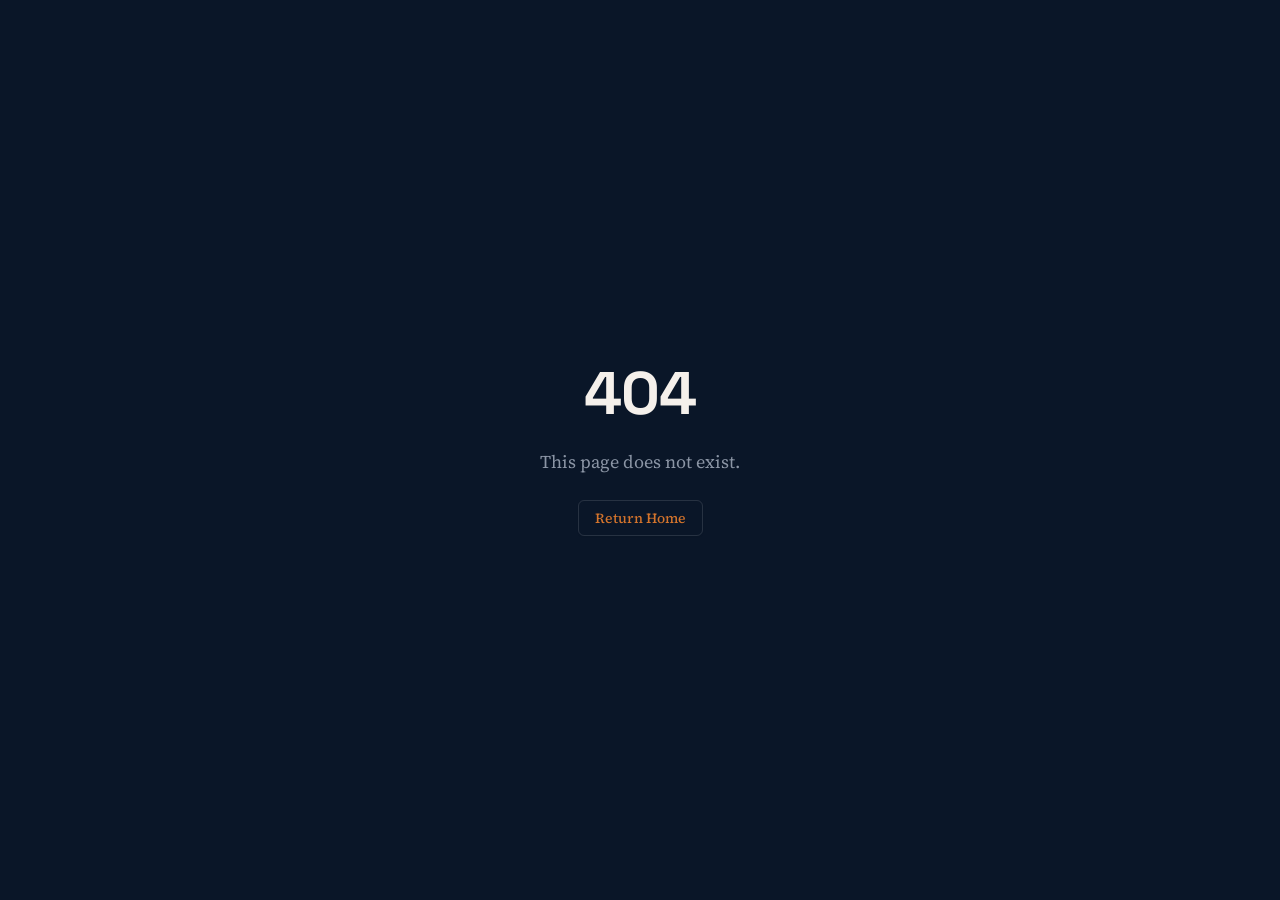
==== index.html @ 11052e3f "Deploy merged Manus updates" ====
<!doctype html>
<html lang="en">

  <head>
    <meta charset="UTF-8" />
    <meta
      name="viewport"
      content="width=device-width, initial-scale=1.0, maximum-scale=1" />
    <title>ASHVADHA</title>
    <link rel="icon" type="image/png" href="/favicon.png" />
    <link rel="preconnect" href="https://fonts.googleapis.com" />
    <link rel="preconnect" href="https://fonts.gstatic.com" crossorigin />
    <link href="https://fonts.googleapis.com/css2?family=Space+Grotesk:wght@400;500;600;700&family=Source+Serif+4:ital,wght@0,400;0,500;0,600;0,700;1,400&family=JetBrains+Mono:wght@400;500&display=swap" rel="stylesheet" />
    <script type="module" crossorigin src="/assets/index-vmlHCgRN.js"></script>
    <link rel="stylesheet" crossorigin href="/assets/index-C5hKMl4d.css">
  </head>

  <body>
    <script id="manus-runtime">window.__MANUS_HOST_DEV__ = false;
(function(){"use strict";var Mr={exports:{}},Kn={};/**
 * @license React
 * react-jsx-runtime.production.js
 *
 * Copyright (c) Meta Platforms, Inc. and affiliates.
 *
 * This source code is licensed under the MIT license found in the
 * LICENSE file in the root directory of this source tree.
 */var $c;function um(){if($c)return Kn;$c=1;var r=Symbol.for("react.transitional.element"),i=Symbol.for("react.fragment");function c(s,d,m){var x=null;if(m!==void 0&&(x=""+m),d.key!==void 0&&(x=""+d.key),"key"in d){m={};for(var R in d)R!=="key"&&(m[R]=d[R])}else m=d;return d=m.ref,{$$typeof:r,type:s,key:x,ref:d!==void 0?d:null,props:m}}return Kn.Fragment=i,Kn.jsx=c,Kn.jsxs=c,Kn}var Fc;function dm(){return Fc||(Fc=1,Mr.exports=um()),Mr.exports}var h=dm(),Ar={exports:{}},Pn={},Rr={exports:{}},Nr={};/**
 * @license React
 * scheduler.production.js
 *
 * Copyright (c) Meta Platforms, Inc. and affiliates.
 *
 * This source code is licensed under the MIT license found in the
 * LICENSE file in the root directory of this source tree.
 */var Ic;function fm(){return Ic||(Ic=1,function(r){function i(A,q){var B=A.length;A.push(q);t:for(;0<B;){var bt=B-1>>>1,p=A[bt];if(0<d(p,q))A[bt]=q,A[B]=p,B=bt;else break t}}function c(A){return A.length===0?null:A[0]}function s(A){if(A.length===0)return null;var q=A[0],B=A.pop();if(B!==q){A[0]=B;t:for(var bt=0,p=A.length,O=p>>>1;bt<O;){var X=2*(bt+1)-1,G=A[X],Z=X+1,st=A[Z];if(0>d(G,B))Z<p&&0>d(st,G)?(A[bt]=st,A[Z]=B,bt=Z):(A[bt]=G,A[X]=B,bt=X);else if(Z<p&&0>d(st,B))A[bt]=st,A[Z]=B,bt=Z;else break t}}return q}function d(A,q){var B=A.sortIndex-q.sortIndex;return B!==0?B:A.id-q.id}if(r.unstable_now=void 0,typeof performance=="object"&&typeof performance.now=="function"){var m=performance;r.unstable_now=function(){return m.now()}}else{var x=Date,R=x.now();r.unstable_now=function(){return x.now()-R}}var C=[],v=[],D=1,j=null,J=3,at=!1,$=!1,nt=!1,ct=!1,ht=typeof setTimeout=="function"?setTimeout:null,St=typeof clearTimeout=="function"?clearTimeout:null,_=typeof setImmediate<"u"?setImmediate:null;function Y(A){for(var q=c(v);q!==null;){if(q.callback===null)s(v);else if(q.startTime<=A)s(v),q.sortIndex=q.expirationTime,i(C,q);else break;q=c(v)}}function H(A){if(nt=!1,Y(A),!$)if(c(C)!==null)$=!0,it||(it=!0,Bt());else{var q=c(v);q!==null&&Mt(H,q.startTime-A)}}var it=!1,rt=-1,V=5,xt=-1;function Be(){return ct?!0:!(r.unstable_now()-xt<V)}function te(){if(ct=!1,it){var A=r.unstable_now();xt=A;var q=!0;try{t:{$=!1,nt&&(nt=!1,St(rt),rt=-1),at=!0;var B=J;try{e:{for(Y(A),j=c(C);j!==null&&!(j.expirationTime>A&&Be());){var bt=j.callback;if(typeof bt=="function"){j.callback=null,J=j.priorityLevel;var p=bt(j.expirationTime<=A);if(A=r.unstable_now(),typeof p=="function"){j.callback=p,Y(A),q=!0;break e}j===c(C)&&s(C),Y(A)}else s(C);j=c(C)}if(j!==null)q=!0;else{var O=c(v);O!==null&&Mt(H,O.startTime-A),q=!1}}break t}finally{j=null,J=B,at=!1}q=void 0}}finally{q?Bt():it=!1}}}var Bt;if(typeof _=="function")Bt=function(){_(te)};else if(typeof MessageChannel<"u"){var me=new MessageChannel,Se=me.port2;me.port1.onmessage=te,Bt=function(){Se.postMessage(null)}}else Bt=function(){ht(te,0)};function Mt(A,q){rt=ht(function(){A(r.unstable_now())},q)}r.unstable_IdlePriority=5,r.unstable_ImmediatePriority=1,r.unstable_LowPriority=4,r.unstable_NormalPriority=3,r.unstable_Profiling=null,r.unstable_UserBlockingPriority=2,r.unstable_cancelCallback=function(A){A.callback=null},r.unstable_forceFrameRate=function(A){0>A||125<A?console.error("forceFrameRate takes a positive int between 0 and 125, forcing frame rates higher than 125 fps is not supported"):V=0<A?Math.floor(1e3/A):5},r.unstable_getCurrentPriorityLevel=function(){return J},r.unstable_next=function(A){switch(J){case 1:case 2:case 3:var q=3;break;default:q=J}var B=J;J=q;try{return A()}finally{J=B}},r.unstable_requestPaint=function(){ct=!0},r.unstable_runWithPriority=function(A,q){switch(A){case 1:case 2:case 3:case 4:case 5:break;default:A=3}var B=J;J=A;try{return q()}finally{J=B}},r.unstable_scheduleCallback=function(A,q,B){var bt=r.unstable_now();switch(typeof B=="object"&&B!==null?(B=B.delay,B=typeof B=="number"&&0<B?bt+B:bt):B=bt,A){case 1:var p=-1;break;case 2:p=250;break;case 5:p=1073741823;break;case 4:p=1e4;break;default:p=5e3}return p=B+p,A={id:D++,callback:q,priorityLevel:A,startTime:B,expirationTime:p,sortIndex:-1},B>bt?(A.sortIndex=B,i(v,A),c(C)===null&&A===c(v)&&(nt?(St(rt),rt=-1):nt=!0,Mt(H,B-bt))):(A.sortIndex=p,i(C,A),$||at||($=!0,it||(it=!0,Bt()))),A},r.unstable_shouldYield=Be,r.unstable_wrapCallback=function(A){var q=J;return function(){var B=J;J=q;try{return A.apply(this,arguments)}finally{J=B}}}}(Nr)),Nr}var tu;function hm(){return tu||(tu=1,Rr.exports=fm()),Rr.exports}var zr={exports:{}},ut={};/**
 * @license React
 * react.production.js
 *
 * Copyright (c) Meta Platforms, Inc. and affiliates.
 *
 * This source code is licensed under the MIT license found in the
 * LICENSE file in the root directory of this source tree.
 */var eu;function mm(){if(eu)return ut;eu=1;var r=Symbol.for("react.transitional.element"),i=Symbol.for("react.portal"),c=Symbol.for("react.fragment"),s=Symbol.for("react.strict_mode"),d=Symbol.for("react.profiler"),m=Symbol.for("react.consumer"),x=Symbol.for("react.context"),R=Symbol.for("react.forward_ref"),C=Symbol.for("react.suspense"),v=Symbol.for("react.memo"),D=Symbol.for("react.lazy"),j=Symbol.iterator;function J(p){return p===null||typeof p!="object"?null:(p=j&&p[j]||p["@@iterator"],typeof p=="function"?p:null)}var at={isMounted:function(){return!1},enqueueForceUpdate:function(){},enqueueReplaceState:function(){},enqueueSetState:function(){}},$=Object.assign,nt={};function ct(p,O,X){this.props=p,this.context=O,this.refs=nt,this.updater=X||at}ct.prototype.isReactComponent={},ct.prototype.setState=function(p,O){if(typeof p!="object"&&typeof p!="function"&&p!=null)throw Error("takes an object of state variables to update or a function which returns an object of state variables.");this.updater.enqueueSetState(this,p,O,"setState")},ct.prototype.forceUpdate=function(p){this.updater.enqueueForceUpdate(this,p,"forceUpdate")};function ht(){}ht.prototype=ct.prototype;function St(p,O,X){this.props=p,this.context=O,this.refs=nt,this.updater=X||at}var _=St.prototype=new ht;_.constructor=St,$(_,ct.prototype),_.isPureReactComponent=!0;var Y=Array.isArray,H={H:null,A:null,T:null,S:null,V:null},it=Object.prototype.hasOwnProperty;function rt(p,O,X,G,Z,st){return X=st.ref,{$$typeof:r,type:p,key:O,ref:X!==void 0?X:null,props:st}}function V(p,O){return rt(p.type,O,void 0,void 0,void 0,p.props)}function xt(p){return typeof p=="object"&&p!==null&&p.$$typeof===r}function Be(p){var O={"=":"=0",":":"=2"};return"$"+p.replace(/[=:]/g,function(X){return O[X]})}var te=/\/+/g;function Bt(p,O){return typeof p=="object"&&p!==null&&p.key!=null?Be(""+p.key):O.toString(36)}function me(){}function Se(p){switch(p.status){case"fulfilled":return p.value;case"rejected":throw p.reason;default:switch(typeof p.status=="string"?p.then(me,me):(p.status="pending",p.then(function(O){p.status==="pending"&&(p.status="fulfilled",p.value=O)},function(O){p.status==="pending"&&(p.status="rejected",p.reason=O)})),p.status){case"fulfilled":return p.value;case"rejected":throw p.reason}}throw p}function Mt(p,O,X,G,Z){var st=typeof p;(st==="undefined"||st==="boolean")&&(p=null);var I=!1;if(p===null)I=!0;else switch(st){case"bigint":case"string":case"number":I=!0;break;case"object":switch(p.$$typeof){case r:case i:I=!0;break;case D:return I=p._init,Mt(I(p._payload),O,X,G,Z)}}if(I)return Z=Z(p),I=G===""?"."+Bt(p,0):G,Y(Z)?(X="",I!=null&&(X=I.replace(te,"$&/")+"/"),Mt(Z,O,X,"",function(Jt){return Jt})):Z!=null&&(xt(Z)&&(Z=V(Z,X+(Z.key==null||p&&p.key===Z.key?"":(""+Z.key).replace(te,"$&/")+"/")+I)),O.push(Z)),1;I=0;var gt=G===""?".":G+":";if(Y(p))for(var Tt=0;Tt<p.length;Tt++)G=p[Tt],st=gt+Bt(G,Tt),I+=Mt(G,O,X,st,Z);else if(Tt=J(p),typeof Tt=="function")for(p=Tt.call(p),Tt=0;!(G=p.next()).done;)G=G.value,st=gt+Bt(G,Tt++),I+=Mt(G,O,X,st,Z);else if(st==="object"){if(typeof p.then=="function")return Mt(Se(p),O,X,G,Z);throw O=String(p),Error("Objects are not valid as a React child (found: "+(O==="[object Object]"?"object with keys {"+Object.keys(p).join(", ")+"}":O)+"). If you meant to render a collection of children, use an array instead.")}return I}function A(p,O,X){if(p==null)return p;var G=[],Z=0;return Mt(p,G,"","",function(st){return O.call(X,st,Z++)}),G}function q(p){if(p._status===-1){var O=p._result;O=O(),O.then(function(X){(p._status===0||p._status===-1)&&(p._status=1,p._result=X)},function(X){(p._status===0||p._status===-1)&&(p._status=2,p._result=X)}),p._status===-1&&(p._status=0,p._result=O)}if(p._status===1)return p._result.default;throw p._result}var B=typeof reportError=="function"?reportError:function(p){if(typeof window=="object"&&typeof window.ErrorEvent=="function"){var O=new window.ErrorEvent("error",{bubbles:!0,cancelable:!0,message:typeof p=="object"&&p!==null&&typeof p.message=="string"?String(p.message):String(p),error:p});if(!window.dispatchEvent(O))return}else if(typeof process=="object"&&typeof process.emit=="function"){process.emit("uncaughtException",p);return}console.error(p)};function bt(){}return ut.Children={map:A,forEach:function(p,O,X){A(p,function(){O.apply(this,arguments)},X)},count:function(p){var O=0;return A(p,function(){O++}),O},toArray:function(p){return A(p,function(O){return O})||[]},only:function(p){if(!xt(p))throw Error("React.Children.only expected to receive a single React element child.");return p}},ut.Component=ct,ut.Fragment=c,ut.Profiler=d,ut.PureComponent=St,ut.StrictMode=s,ut.Suspense=C,ut.__CLIENT_INTERNALS_DO_NOT_USE_OR_WARN_USERS_THEY_CANNOT_UPGRADE=H,ut.__COMPILER_RUNTIME={__proto__:null,c:function(p){return H.H.useMemoCache(p)}},ut.cache=function(p){return function(){return p.apply(null,arguments)}},ut.cloneElement=function(p,O,X){if(p==null)throw Error("The argument must be a React element, but you passed "+p+".");var G=$({},p.props),Z=p.key,st=void 0;if(O!=null)for(I in O.ref!==void 0&&(st=void 0),O.key!==void 0&&(Z=""+O.key),O)!it.call(O,I)||I==="key"||I==="__self"||I==="__source"||I==="ref"&&O.ref===void 0||(G[I]=O[I]);var I=arguments.length-2;if(I===1)G.children=X;else if(1<I){for(var gt=Array(I),Tt=0;Tt<I;Tt++)gt[Tt]=arguments[Tt+2];G.children=gt}return rt(p.type,Z,void 0,void 0,st,G)},ut.createContext=function(p){return p={$$typeof:x,_currentValue:p,_currentValue2:p,_threadCount:0,Provider:null,Consumer:null},p.Provider=p,p.Consumer={$$typeof:m,_context:p},p},ut.createElement=function(p,O,X){var G,Z={},st=null;if(O!=null)for(G in O.key!==void 0&&(st=""+O.key),O)it.call(O,G)&&G!=="key"&&G!=="__self"&&G!=="__source"&&(Z[G]=O[G]);var I=arguments.length-2;if(I===1)Z.children=X;else if(1<I){for(var gt=Array(I),Tt=0;Tt<I;Tt++)gt[Tt]=arguments[Tt+2];Z.children=gt}if(p&&p.defaultProps)for(G in I=p.defaultProps,I)Z[G]===void 0&&(Z[G]=I[G]);return rt(p,st,void 0,void 0,null,Z)},ut.createRef=function(){return{current:null}},ut.forwardRef=function(p){return{$$typeof:R,render:p}},ut.isValidElement=xt,ut.lazy=function(p){return{$$typeof:D,_payload:{_status:-1,_result:p},_init:q}},ut.memo=function(p,O){return{$$typeof:v,type:p,compare:O===void 0?null:O}},ut.startTransition=function(p){var O=H.T,X={};H.T=X;try{var G=p(),Z=H.S;Z!==null&&Z(X,G),typeof G=="object"&&G!==null&&typeof G.then=="function"&&G.then(bt,B)}catch(st){B(st)}finally{H.T=O}},ut.unstable_useCacheRefresh=function(){return H.H.useCacheRefresh()},ut.use=function(p){return H.H.use(p)},ut.useActionState=function(p,O,X){return H.H.useActionState(p,O,X)},ut.useCallback=function(p,O){return H.H.useCallback(p,O)},ut.useContext=function(p){return H.H.useContext(p)},ut.useDebugValue=function(){},ut.useDeferredValue=function(p,O){return H.H.useDeferredValue(p,O)},ut.useEffect=function(p,O,X){var G=H.H;if(typeof X=="function")throw Error("useEffect CRUD overload is not enabled in this build of React.");return G.useEffect(p,O)},ut.useId=function(){return H.H.useId()},ut.useImperativeHandle=function(p,O,X){return H.H.useImperativeHandle(p,O,X)},ut.useInsertionEffect=function(p,O){return H.H.useInsertionEffect(p,O)},ut.useLayoutEffect=function(p,O){return H.H.useLayoutEffect(p,O)},ut.useMemo=function(p,O){return H.H.useMemo(p,O)},ut.useOptimistic=function(p,O){return H.H.useOptimistic(p,O)},ut.useReducer=function(p,O,X){return H.H.useReducer(p,O,X)},ut.useRef=function(p){return H.H.useRef(p)},ut.useState=function(p){return H.H.useState(p)},ut.useSyncExternalStore=function(p,O,X){return H.H.useSyncExternalStore(p,O,X)},ut.useTransition=function(){return H.H.useTransition()},ut.version="19.1.1",ut}var lu;function _r(){return lu||(lu=1,zr.exports=mm()),zr.exports}var kr={exports:{}},he={};/**
 * @license React
 * react-dom.production.js
 *
 * Copyright (c) Meta Platforms, Inc. and affiliates.
 *
 * This source code is licensed under the MIT license found in the
 * LICENSE file in the root directory of this source tree.
 */var au;function gm(){if(au)return he;au=1;var r=_r();function i(C){var v="https://react.dev/errors/"+C;if(1<arguments.length){v+="?args[]="+encodeURIComponent(arguments[1]);for(var D=2;D<arguments.length;D++)v+="&args[]="+encodeURIComponent(arguments[D])}return"Minified React error #"+C+"; visit "+v+" for the full message or use the non-minified dev environment for full errors and additional helpful warnings."}function c(){}var s={d:{f:c,r:function(){throw Error(i(522))},D:c,C:c,L:c,m:c,X:c,S:c,M:c},p:0,findDOMNode:null},d=Symbol.for("react.portal");function m(C,v,D){var j=3<arguments.length&&arguments[3]!==void 0?arguments[3]:null;return{$$typeof:d,key:j==null?null:""+j,children:C,containerInfo:v,implementation:D}}var x=r.__CLIENT_INTERNALS_DO_NOT_USE_OR_WARN_USERS_THEY_CANNOT_UPGRADE;function R(C,v){if(C==="font")return"";if(typeof v=="string")return v==="use-credentials"?v:""}return he.__DOM_INTERNALS_DO_NOT_USE_OR_WARN_USERS_THEY_CANNOT_UPGRADE=s,he.createPortal=function(C,v){var D=2<arguments.length&&arguments[2]!==void 0?arguments[2]:null;if(!v||v.nodeType!==1&&v.nodeType!==9&&v.nodeType!==11)throw Error(i(299));return m(C,v,null,D)},he.flushSync=function(C){var v=x.T,D=s.p;try{if(x.T=null,s.p=2,C)return C()}finally{x.T=v,s.p=D,s.d.f()}},he.preconnect=function(C,v){typeof C=="string"&&(v?(v=v.crossOrigin,v=typeof v=="string"?v==="use-credentials"?v:"":void 0):v=null,s.d.C(C,v))},he.prefetchDNS=function(C){typeof C=="string"&&s.d.D(C)},he.preinit=function(C,v){if(typeof C=="string"&&v&&typeof v.as=="string"){var D=v.as,j=R(D,v.crossOrigin),J=typeof v.integrity=="string"?v.integrity:void 0,at=typeof v.fetchPriority=="string"?v.fetchPriority:void 0;D==="style"?s.d.S(C,typeof v.precedence=="string"?v.precedence:void 0,{crossOrigin:j,integrity:J,fetchPriority:at}):D==="script"&&s.d.X(C,{crossOrigin:j,integrity:J,fetchPriority:at,nonce:typeof v.nonce=="string"?v.nonce:void 0})}},he.preinitModule=function(C,v){if(typeof C=="string")if(typeof v=="object"&&v!==null){if(v.as==null||v.as==="script"){var D=R(v.as,v.crossOrigin);s.d.M(C,{crossOrigin:D,integrity:typeof v.integrity=="string"?v.integrity:void 0,nonce:typeof v.nonce=="string"?v.nonce:void 0})}}else v==null&&s.d.M(C)},he.preload=function(C,v){if(typeof C=="string"&&typeof v=="object"&&v!==null&&typeof v.as=="string"){var D=v.as,j=R(D,v.crossOrigin);s.d.L(C,D,{crossOrigin:j,integrity:typeof v.integrity=="string"?v.integrity:void 0,nonce:typeof v.nonce=="string"?v.nonce:void 0,type:typeof v.type=="string"?v.type:void 0,fetchPriority:typeof v.fetchPriority=="string"?v.fetchPriority:void 0,referrerPolicy:typeof v.referrerPolicy=="string"?v.referrerPolicy:void 0,imageSrcSet:typeof v.imageSrcSet=="string"?v.imageSrcSet:void 0,imageSizes:typeof v.imageSizes=="string"?v.imageSizes:void 0,media:typeof v.media=="string"?v.media:void 0})}},he.preloadModule=function(C,v){if(typeof C=="string")if(v){var D=R(v.as,v.crossOrigin);s.d.m(C,{as:typeof v.as=="string"&&v.as!=="script"?v.as:void 0,crossOrigin:D,integrity:typeof v.integrity=="string"?v.integrity:void 0})}else s.d.m(C)},he.requestFormReset=function(C){s.d.r(C)},he.unstable_batchedUpdates=function(C,v){return C(v)},he.useFormState=function(C,v,D){return x.H.useFormState(C,v,D)},he.useFormStatus=function(){return x.H.useHostTransitionStatus()},he.version="19.1.1",he}var nu;function pm(){if(nu)return kr.exports;nu=1;function r(){if(!(typeof __REACT_DEVTOOLS_GLOBAL_HOOK__>"u"||typeof __REACT_DEVTOOLS_GLOBAL_HOOK__.checkDCE!="function"))try{__REACT_DEVTOOLS_GLOBAL_HOOK__.checkDCE(r)}catch(i){console.error(i)}}return r(),kr.exports=gm(),kr.exports}/**
 * @license React
 * react-dom-client.production.js
 *
 * Copyright (c) Meta Platforms, Inc. and affiliates.
 *
 * This source code is licensed under the MIT license found in the
 * LICENSE file in the root directory of this source tree.
 */var ou;function ym(){if(ou)return Pn;ou=1;var r=hm(),i=_r(),c=pm();function s(t){var e="https://react.dev/errors/"+t;if(1<arguments.length){e+="?args[]="+encodeURIComponent(arguments[1]);for(var l=2;l<arguments.length;l++)e+="&args[]="+encodeURIComponent(arguments[l])}return"Minified React error #"+t+"; visit "+e+" for the full message or use the non-minified dev environment for full errors and additional helpful warnings."}function d(t){return!(!t||t.nodeType!==1&&t.nodeType!==9&&t.nodeType!==11)}function m(t){var e=t,l=t;if(t.alternate)for(;e.return;)e=e.return;else{t=e;do e=t,(e.flags&4098)!==0&&(l=e.return),t=e.return;while(t)}return e.tag===3?l:null}function x(t){if(t.tag===13){var e=t.memoizedState;if(e===null&&(t=t.alternate,t!==null&&(e=t.memoizedState)),e!==null)return e.dehydrated}return null}function R(t){if(m(t)!==t)throw Error(s(188))}function C(t){var e=t.alternate;if(!e){if(e=m(t),e===null)throw Error(s(188));return e!==t?null:t}for(var l=t,a=e;;){var n=l.return;if(n===null)break;var o=n.alternate;if(o===null){if(a=n.return,a!==null){l=a;continue}break}if(n.child===o.child){for(o=n.child;o;){if(o===l)return R(n),t;if(o===a)return R(n),e;o=o.sibling}throw Error(s(188))}if(l.return!==a.return)l=n,a=o;else{for(var u=!1,f=n.child;f;){if(f===l){u=!0,l=n,a=o;break}if(f===a){u=!0,a=n,l=o;break}f=f.sibling}if(!u){for(f=o.child;f;){if(f===l){u=!0,l=o,a=n;break}if(f===a){u=!0,a=o,l=n;break}f=f.sibling}if(!u)throw Error(s(189))}}if(l.alternate!==a)throw Error(s(190))}if(l.tag!==3)throw Error(s(188));return l.stateNode.current===l?t:e}function v(t){var e=t.tag;if(e===5||e===26||e===27||e===6)return t;for(t=t.child;t!==null;){if(e=v(t),e!==null)return e;t=t.sibling}return null}var D=Object.assign,j=Symbol.for("react.element"),J=Symbol.for("react.transitional.element"),at=Symbol.for("react.portal"),$=Symbol.for("react.fragment"),nt=Symbol.for("react.strict_mode"),ct=Symbol.for("react.profiler"),ht=Symbol.for("react.provider"),St=Symbol.for("react.consumer"),_=Symbol.for("react.context"),Y=Symbol.for("react.forward_ref"),H=Symbol.for("react.suspense"),it=Symbol.for("react.suspense_list"),rt=Symbol.for("react.memo"),V=Symbol.for("react.lazy"),xt=Symbol.for("react.activity"),Be=Symbol.for("react.memo_cache_sentinel"),te=Symbol.iterator;function Bt(t){return t===null||typeof t!="object"?null:(t=te&&t[te]||t["@@iterator"],typeof t=="function"?t:null)}var me=Symbol.for("react.client.reference");function Se(t){if(t==null)return null;if(typeof t=="function")return t.$$typeof===me?null:t.displayName||t.name||null;if(typeof t=="string")return t;switch(t){case $:return"Fragment";case ct:return"Profiler";case nt:return"StrictMode";case H:return"Suspense";case it:return"SuspenseList";case xt:return"Activity"}if(typeof t=="object")switch(t.$$typeof){case at:return"Portal";case _:return(t.displayName||"Context")+".Provider";case St:return(t._context.displayName||"Context")+".Consumer";case Y:var e=t.render;return t=t.displayName,t||(t=e.displayName||e.name||"",t=t!==""?"ForwardRef("+t+")":"ForwardRef"),t;case rt:return e=t.displayName||null,e!==null?e:Se(t.type)||"Memo";case V:e=t._payload,t=t._init;try{return Se(t(e))}catch{}}return null}var Mt=Array.isArray,A=i.__CLIENT_INTERNALS_DO_NOT_USE_OR_WARN_USERS_THEY_CANNOT_UPGRADE,q=c.__DOM_INTERNALS_DO_NOT_USE_OR_WARN_USERS_THEY_CANNOT_UPGRADE,B={pending:!1,data:null,method:null,action:null},bt=[],p=-1;function O(t){return{current:t}}function X(t){0>p||(t.current=bt[p],bt[p]=null,p--)}function G(t,e){p++,bt[p]=t.current,t.current=e}var Z=O(null),st=O(null),I=O(null),gt=O(null);function Tt(t,e){switch(G(I,e),G(st,t),G(Z,null),e.nodeType){case 9:case 11:t=(t=e.documentElement)&&(t=t.namespaceURI)?Hh(t):0;break;default:if(t=e.tagName,e=e.namespaceURI)e=Hh(e),t=Uh(e,t);else switch(t){case"svg":t=1;break;case"math":t=2;break;default:t=0}}X(Z),G(Z,t)}function Jt(){X(Z),X(st),X(I)}function Ke(t){t.memoizedState!==null&&G(gt,t);var e=Z.current,l=Uh(e,t.type);e!==l&&(G(st,t),G(Z,l))}function Ce(t){st.current===t&&(X(Z),X(st)),gt.current===t&&(X(gt),Wo._currentValue=B)}var Pe=Object.prototype.hasOwnProperty,yl=r.unstable_scheduleCallback,sn=r.unstable_cancelCallback,Ca=r.unstable_shouldYield,ri=r.unstable_requestPaint,ge=r.unstable_now,si=r.unstable_getCurrentPriorityLevel,Ul=r.unstable_ImmediatePriority,Fn=r.unstable_UserBlockingPriority,nl=r.unstable_NormalPriority,ci=r.unstable_LowPriority,Gl=r.unstable_IdlePriority,ui=r.log,Ea=r.unstable_setDisableYieldValue,ql=null,Wt=null;function Je(t){if(typeof ui=="function"&&Ea(t),Wt&&typeof Wt.setStrictMode=="function")try{Wt.setStrictMode(ql,t)}catch{}}var $t=Math.clz32?Math.clz32:fi,di=Math.log,Ta=Math.LN2;function fi(t){return t>>>=0,t===0?32:31-(di(t)/Ta|0)|0}var L=256,cn=4194304;function vl(t){var e=t&42;if(e!==0)return e;switch(t&-t){case 1:return 1;case 2:return 2;case 4:return 4;case 8:return 8;case 16:return 16;case 32:return 32;case 64:return 64;case 128:return 128;case 256:case 512:case 1024:case 2048:case 4096:case 8192:case 16384:case 32768:case 65536:case 131072:case 262144:case 524288:case 1048576:case 2097152:return t&4194048;case 4194304:case 8388608:case 16777216:case 33554432:return t&62914560;case 67108864:return 67108864;case 134217728:return 134217728;case 268435456:return 268435456;case 536870912:return 536870912;case 1073741824:return 0;default:return t}}function un(t,e,l){var a=t.pendingLanes;if(a===0)return 0;var n=0,o=t.suspendedLanes,u=t.pingedLanes;t=t.warmLanes;var f=a&134217727;return f!==0?(a=f&~o,a!==0?n=vl(a):(u&=f,u!==0?n=vl(u):l||(l=f&~t,l!==0&&(n=vl(l))))):(f=a&~o,f!==0?n=vl(f):u!==0?n=vl(u):l||(l=a&~t,l!==0&&(n=vl(l)))),n===0?0:e!==0&&e!==n&&(e&o)===0&&(o=n&-n,l=e&-e,o>=l||o===32&&(l&4194048)!==0)?e:n}function Dt(t,e){return(t.pendingLanes&~(t.suspendedLanes&~t.pingedLanes)&e)===0}function In(t,e){switch(t){case 1:case 2:case 4:case 8:case 64:return e+250;case 16:case 32:case 128:case 256:case 512:case 1024:case 2048:case 4096:case 8192:case 16384:case 32768:case 65536:case 131072:case 262144:case 524288:case 1048576:case 2097152:return e+5e3;case 4194304:case 8388608:case 16777216:case 33554432:return-1;case 67108864:case 134217728:case 268435456:case 536870912:case 1073741824:return-1;default:return-1}}function to(){var t=L;return L<<=1,(L&4194048)===0&&(L=256),t}function hi(){var t=cn;return cn<<=1,(cn&62914560)===0&&(cn=4194304),t}function eo(t){for(var e=[],l=0;31>l;l++)e.push(t);return e}function Da(t,e){t.pendingLanes|=e,e!==268435456&&(t.suspendedLanes=0,t.pingedLanes=0,t.warmLanes=0)}function Ir(t,e,l,a,n,o){var u=t.pendingLanes;t.pendingLanes=l,t.suspendedLanes=0,t.pingedLanes=0,t.warmLanes=0,t.expiredLanes&=l,t.entangledLanes&=l,t.errorRecoveryDisabledLanes&=l,t.shellSuspendCounter=0;var f=t.entanglements,g=t.expirationTimes,S=t.hiddenUpdates;for(l=u&~l;0<l;){var N=31-$t(l),k=1<<N;f[N]=0,g[N]=-1;var E=S[N];if(E!==null)for(S[N]=null,N=0;N<E.length;N++){var T=E[N];T!==null&&(T.lane&=-536870913)}l&=~k}a!==0&&mi(t,a,0),o!==0&&n===0&&t.tag!==0&&(t.suspendedLanes|=o&~(u&~e))}function mi(t,e,l){t.pendingLanes|=e,t.suspendedLanes&=~e;var a=31-$t(e);t.entangledLanes|=e,t.entanglements[a]=t.entanglements[a]|1073741824|l&4194090}function gi(t,e){var l=t.entangledLanes|=e;for(t=t.entanglements;l;){var a=31-$t(l),n=1<<a;n&e|t[a]&e&&(t[a]|=e),l&=~n}}function lo(t){switch(t){case 2:t=1;break;case 8:t=4;break;case 32:t=16;break;case 256:case 512:case 1024:case 2048:case 4096:case 8192:case 16384:case 32768:case 65536:case 131072:case 262144:case 524288:case 1048576:case 2097152:case 4194304:case 8388608:case 16777216:case 33554432:t=128;break;case 268435456:t=134217728;break;default:t=0}return t}function ao(t){return t&=-t,2<t?8<t?(t&134217727)!==0?32:268435456:8:2}function pi(){var t=q.p;return t!==0?t:(t=window.event,t===void 0?32:nm(t.type))}function ts(t,e){var l=q.p;try{return q.p=t,e()}finally{q.p=l}}var ol=Math.random().toString(36).slice(2),ee="__reactFiber$"+ol,pe="__reactProps$"+ol,Yl="__reactContainer$"+ol,no="__reactEvents$"+ol,es="__reactListeners$"+ol,ls="__reactHandles$"+ol,yi="__reactResources$"+ol,Ma="__reactMarker$"+ol;function oo(t){delete t[ee],delete t[pe],delete t[no],delete t[es],delete t[ls]}function Vl(t){var e=t[ee];if(e)return e;for(var l=t.parentNode;l;){if(e=l[Yl]||l[ee]){if(l=e.alternate,e.child!==null||l!==null&&l.child!==null)for(t=Vh(t);t!==null;){if(l=t[ee])return l;t=Vh(t)}return e}t=l,l=t.parentNode}return null}function Xl(t){if(t=t[ee]||t[Yl]){var e=t.tag;if(e===5||e===6||e===13||e===26||e===27||e===3)return t}return null}function Aa(t){var e=t.tag;if(e===5||e===26||e===27||e===6)return t.stateNode;throw Error(s(33))}function Zl(t){var e=t[yi];return e||(e=t[yi]={hoistableStyles:new Map,hoistableScripts:new Map}),e}function Vt(t){t[Ma]=!0}var vi=new Set,bi={};function bl(t,e){We(t,e),We(t+"Capture",e)}function We(t,e){for(bi[t]=e,t=0;t<e.length;t++)vi.add(e[t])}var as=RegExp("^[:A-Z_a-z\\u00C0-\\u00D6\\u00D8-\\u00F6\\u00F8-\\u02FF\\u0370-\\u037D\\u037F-\\u1FFF\\u200C-\\u200D\\u2070-\\u218F\\u2C00-\\u2FEF\\u3001-\\uD7FF\\uF900-\\uFDCF\\uFDF0-\\uFFFD][:A-Z_a-z\\u00C0-\\u00D6\\u00D8-\\u00F6\\u00F8-\\u02FF\\u0370-\\u037D\\u037F-\\u1FFF\\u200C-\\u200D\\u2070-\\u218F\\u2C00-\\u2FEF\\u3001-\\uD7FF\\uF900-\\uFDCF\\uFDF0-\\uFFFD\\-.0-9\\u00B7\\u0300-\\u036F\\u203F-\\u2040]*$"),xi={},wi={};function Ra(t){return Pe.call(wi,t)?!0:Pe.call(xi,t)?!1:as.test(t)?wi[t]=!0:(xi[t]=!0,!1)}function M(t,e,l){if(Ra(e))if(l===null)t.removeAttribute(e);else{switch(typeof l){case"undefined":case"function":case"symbol":t.removeAttribute(e);return;case"boolean":var a=e.toLowerCase().slice(0,5);if(a!=="data-"&&a!=="aria-"){t.removeAttribute(e);return}}t.setAttribute(e,""+l)}}function tt(t,e,l){if(l===null)t.removeAttribute(e);else{switch(typeof l){case"undefined":case"function":case"symbol":case"boolean":t.removeAttribute(e);return}t.setAttribute(e,""+l)}}function Ot(t,e,l,a){if(a===null)t.removeAttribute(l);else{switch(typeof a){case"undefined":case"function":case"symbol":case"boolean":t.removeAttribute(l);return}t.setAttributeNS(e,l,""+a)}}var le,Ee;function ae(t){if(le===void 0)try{throw Error()}catch(l){var e=l.stack.trim().match(/\n( *(at )?)/);le=e&&e[1]||"",Ee=-1<l.stack.indexOf(`
    at`)?" (<anonymous>)":-1<l.stack.indexOf("@")?"@unknown:0:0":""}return`
`+le+t+Ee}var Le=!1;function He(t,e){if(!t||Le)return"";Le=!0;var l=Error.prepareStackTrace;Error.prepareStackTrace=void 0;try{var a={DetermineComponentFrameRoot:function(){try{if(e){var k=function(){throw Error()};if(Object.defineProperty(k.prototype,"props",{set:function(){throw Error()}}),typeof Reflect=="object"&&Reflect.construct){try{Reflect.construct(k,[])}catch(T){var E=T}Reflect.construct(t,[],k)}else{try{k.call()}catch(T){E=T}t.call(k.prototype)}}else{try{throw Error()}catch(T){E=T}(k=t())&&typeof k.catch=="function"&&k.catch(function(){})}}catch(T){if(T&&E&&typeof T.stack=="string")return[T.stack,E.stack]}return[null,null]}};a.DetermineComponentFrameRoot.displayName="DetermineComponentFrameRoot";var n=Object.getOwnPropertyDescriptor(a.DetermineComponentFrameRoot,"name");n&&n.configurable&&Object.defineProperty(a.DetermineComponentFrameRoot,"name",{value:"DetermineComponentFrameRoot"});var o=a.DetermineComponentFrameRoot(),u=o[0],f=o[1];if(u&&f){var g=u.split(`
`),S=f.split(`
`);for(n=a=0;a<g.length&&!g[a].includes("DetermineComponentFrameRoot");)a++;for(;n<S.length&&!S[n].includes("DetermineComponentFrameRoot");)n++;if(a===g.length||n===S.length)for(a=g.length-1,n=S.length-1;1<=a&&0<=n&&g[a]!==S[n];)n--;for(;1<=a&&0<=n;a--,n--)if(g[a]!==S[n]){if(a!==1||n!==1)do if(a--,n--,0>n||g[a]!==S[n]){var N=`
`+g[a].replace(" at new "," at ");return t.displayName&&N.includes("<anonymous>")&&(N=N.replace("<anonymous>",t.displayName)),N}while(1<=a&&0<=n);break}}}finally{Le=!1,Error.prepareStackTrace=l}return(l=t?t.displayName||t.name:"")?ae(l):""}function Ql(t){switch(t.tag){case 26:case 27:case 5:return ae(t.type);case 16:return ae("Lazy");case 13:return ae("Suspense");case 19:return ae("SuspenseList");case 0:case 15:return He(t.type,!1);case 11:return He(t.type.render,!1);case 1:return He(t.type,!0);case 31:return ae("Activity");default:return""}}function xl(t){try{var e="";do e+=Ql(t),t=t.return;while(t);return e}catch(l){return`
Error generating stack: `+l.message+`
`+l.stack}}function Xt(t){switch(typeof t){case"bigint":case"boolean":case"number":case"string":case"undefined":return t;case"object":return t;default:return""}}function il(t){var e=t.type;return(t=t.nodeName)&&t.toLowerCase()==="input"&&(e==="checkbox"||e==="radio")}function ve(t){var e=il(t)?"checked":"value",l=Object.getOwnPropertyDescriptor(t.constructor.prototype,e),a=""+t[e];if(!t.hasOwnProperty(e)&&typeof l<"u"&&typeof l.get=="function"&&typeof l.set=="function"){var n=l.get,o=l.set;return Object.defineProperty(t,e,{configurable:!0,get:function(){return n.call(this)},set:function(u){a=""+u,o.call(this,u)}}),Object.defineProperty(t,e,{enumerable:l.enumerable}),{getValue:function(){return a},setValue:function(u){a=""+u},stopTracking:function(){t._valueTracker=null,delete t[e]}}}}function re(t){t._valueTracker||(t._valueTracker=ve(t))}function rl(t){if(!t)return!1;var e=t._valueTracker;if(!e)return!0;var l=e.getValue(),a="";return t&&(a=il(t)?t.checked?"true":"false":t.value),t=a,t!==l?(e.setValue(t),!0):!1}function wl(t){if(t=t||(typeof document<"u"?document:void 0),typeof t>"u")return null;try{return t.activeElement||t.body}catch{return t.body}}var dn=/[\n"\\]/g;function se(t){return t.replace(dn,function(e){return"\\"+e.charCodeAt(0).toString(16)+" "})}function Kl(t,e,l,a,n,o,u,f){t.name="",u!=null&&typeof u!="function"&&typeof u!="symbol"&&typeof u!="boolean"?t.type=u:t.removeAttribute("type"),e!=null?u==="number"?(e===0&&t.value===""||t.value!=e)&&(t.value=""+Xt(e)):t.value!==""+Xt(e)&&(t.value=""+Xt(e)):u!=="submit"&&u!=="reset"||t.removeAttribute("value"),e!=null?Pl(t,u,Xt(e)):l!=null?Pl(t,u,Xt(l)):a!=null&&t.removeAttribute("value"),n==null&&o!=null&&(t.defaultChecked=!!o),n!=null&&(t.checked=n&&typeof n!="function"&&typeof n!="symbol"),f!=null&&typeof f!="function"&&typeof f!="symbol"&&typeof f!="boolean"?t.name=""+Xt(f):t.removeAttribute("name")}function Na(t,e,l,a,n,o,u,f){if(o!=null&&typeof o!="function"&&typeof o!="symbol"&&typeof o!="boolean"&&(t.type=o),e!=null||l!=null){if(!(o!=="submit"&&o!=="reset"||e!=null))return;l=l!=null?""+Xt(l):"",e=e!=null?""+Xt(e):l,f||e===t.value||(t.value=e),t.defaultValue=e}a=a??n,a=typeof a!="function"&&typeof a!="symbol"&&!!a,t.checked=f?t.checked:!!a,t.defaultChecked=!!a,u!=null&&typeof u!="function"&&typeof u!="symbol"&&typeof u!="boolean"&&(t.name=u)}function Pl(t,e,l){e==="number"&&wl(t.ownerDocument)===t||t.defaultValue===""+l||(t.defaultValue=""+l)}function $e(t,e,l,a){if(t=t.options,e){e={};for(var n=0;n<l.length;n++)e["$"+l[n]]=!0;for(l=0;l<t.length;l++)n=e.hasOwnProperty("$"+t[l].value),t[l].selected!==n&&(t[l].selected=n),n&&a&&(t[l].defaultSelected=!0)}else{for(l=""+Xt(l),e=null,n=0;n<t.length;n++){if(t[n].value===l){t[n].selected=!0,a&&(t[n].defaultSelected=!0);return}e!==null||t[n].disabled||(e=t[n])}e!==null&&(e.selected=!0)}}function za(t,e,l){if(e!=null&&(e=""+Xt(e),e!==t.value&&(t.value=e),l==null)){t.defaultValue!==e&&(t.defaultValue=e);return}t.defaultValue=l!=null?""+Xt(l):""}function _a(t,e,l,a){if(e==null){if(a!=null){if(l!=null)throw Error(s(92));if(Mt(a)){if(1<a.length)throw Error(s(93));a=a[0]}l=a}l==null&&(l=""),e=l}l=Xt(e),t.defaultValue=l,a=t.textContent,a===l&&a!==""&&a!==null&&(t.value=a)}function Fe(t,e){if(e){var l=t.firstChild;if(l&&l===t.lastChild&&l.nodeType===3){l.nodeValue=e;return}}t.textContent=e}var fn=new Set("animationIterationCount aspectRatio borderImageOutset borderImageSlice borderImageWidth boxFlex boxFlexGroup boxOrdinalGroup columnCount columns flex flexGrow flexPositive flexShrink flexNegative flexOrder gridArea gridRow gridRowEnd gridRowSpan gridRowStart gridColumn gridColumnEnd gridColumnSpan gridColumnStart fontWeight lineClamp lineHeight opacity order orphans scale tabSize widows zIndex zoom fillOpacity floodOpacity stopOpacity strokeDasharray strokeDashoffset strokeMiterlimit strokeOpacity strokeWidth MozAnimationIterationCount MozBoxFlex MozBoxFlexGroup MozLineClamp msAnimationIterationCount msFlex msZoom msFlexGrow msFlexNegative msFlexOrder msFlexPositive msFlexShrink msGridColumn msGridColumnSpan msGridRow msGridRowSpan WebkitAnimationIterationCount WebkitBoxFlex WebKitBoxFlexGroup WebkitBoxOrdinalGroup WebkitColumnCount WebkitColumns WebkitFlex WebkitFlexGrow WebkitFlexPositive WebkitFlexShrink WebkitLineClamp".split(" "));function ka(t,e,l){var a=e.indexOf("--")===0;l==null||typeof l=="boolean"||l===""?a?t.setProperty(e,""):e==="float"?t.cssFloat="":t[e]="":a?t.setProperty(e,l):typeof l!="number"||l===0||fn.has(e)?e==="float"?t.cssFloat=l:t[e]=(""+l).trim():t[e]=l+"px"}function Oa(t,e,l){if(e!=null&&typeof e!="object")throw Error(s(62));if(t=t.style,l!=null){for(var a in l)!l.hasOwnProperty(a)||e!=null&&e.hasOwnProperty(a)||(a.indexOf("--")===0?t.setProperty(a,""):a==="float"?t.cssFloat="":t[a]="");for(var n in e)a=e[n],e.hasOwnProperty(n)&&l[n]!==a&&ka(t,n,a)}else for(var o in e)e.hasOwnProperty(o)&&ka(t,o,e[o])}function ja(t){if(t.indexOf("-")===-1)return!1;switch(t){case"annotation-xml":case"color-profile":case"font-face":case"font-face-src":case"font-face-uri":case"font-face-format":case"font-face-name":case"missing-glyph":return!1;default:return!0}}var Si=new Map([["acceptCharset","accept-charset"],["htmlFor","for"],["httpEquiv","http-equiv"],["crossOrigin","crossorigin"],["accentHeight","accent-height"],["alignmentBaseline","alignment-baseline"],["arabicForm","arabic-form"],["baselineShift","baseline-shift"],["capHeight","cap-height"],["clipPath","clip-path"],["clipRule","clip-rule"],["colorInterpolation","color-interpolation"],["colorInterpolationFilters","color-interpolation-filters"],["colorProfile","color-profile"],["colorRendering","color-rendering"],["dominantBaseline","dominant-baseline"],["enableBackground","enable-background"],["fillOpacity","fill-opacity"],["fillRule","fill-rule"],["floodColor","flood-color"],["floodOpacity","flood-opacity"],["fontFamily","font-family"],["fontSize","font-size"],["fontSizeAdjust","font-size-adjust"],["fontStretch","font-stretch"],["fontStyle","font-style"],["fontVariant","font-variant"],["fontWeight","font-weight"],["glyphName","glyph-name"],["glyphOrientationHorizontal","glyph-orientation-horizontal"],["glyphOrientationVertical","glyph-orientation-vertical"],["horizAdvX","horiz-adv-x"],["horizOriginX","horiz-origin-x"],["imageRendering","image-rendering"],["letterSpacing","letter-spacing"],["lightingColor","lighting-color"],["markerEnd","marker-end"],["markerMid","marker-mid"],["markerStart","marker-start"],["overlinePosition","overline-position"],["overlineThickness","overline-thickness"],["paintOrder","paint-order"],["panose-1","panose-1"],["pointerEvents","pointer-events"],["renderingIntent","rendering-intent"],["shapeRendering","shape-rendering"],["stopColor","stop-color"],["stopOpacity","stop-opacity"],["strikethroughPosition","strikethrough-position"],["strikethroughThickness","strikethrough-thickness"],["strokeDasharray","stroke-dasharray"],["strokeDashoffset","stroke-dashoffset"],["strokeLinecap","stroke-linecap"],["strokeLinejoin","stroke-linejoin"],["strokeMiterlimit","stroke-miterlimit"],["strokeOpacity","stroke-opacity"],["strokeWidth","stroke-width"],["textAnchor","text-anchor"],["textDecoration","text-decoration"],["textRendering","text-rendering"],["transformOrigin","transform-origin"],["underlinePosition","underline-position"],["underlineThickness","underline-thickness"],["unicodeBidi","unicode-bidi"],["unicodeRange","unicode-range"],["unitsPerEm","units-per-em"],["vAlphabetic","v-alphabetic"],["vHanging","v-hanging"],["vIdeographic","v-ideographic"],["vMathematical","v-mathematical"],["vectorEffect","vector-effect"],["vertAdvY","vert-adv-y"],["vertOriginX","vert-origin-x"],["vertOriginY","vert-origin-y"],["wordSpacing","word-spacing"],["writingMode","writing-mode"],["xmlnsXlink","xmlns:xlink"],["xHeight","x-height"]]),Ci=/^[\u0000-\u001F ]*j[\r\n\t]*a[\r\n\t]*v[\r\n\t]*a[\r\n\t]*s[\r\n\t]*c[\r\n\t]*r[\r\n\t]*i[\r\n\t]*p[\r\n\t]*t[\r\n\t]*:/i;function Ba(t){return Ci.test(""+t)?"javascript:throw new Error('React has blocked a javascript: URL as a security precaution.')":t}var hn=null;function mn(t){return t=t.target||t.srcElement||window,t.correspondingUseElement&&(t=t.correspondingUseElement),t.nodeType===3?t.parentNode:t}var Sl=null,Cl=null;function io(t){var e=Xl(t);if(e&&(t=e.stateNode)){var l=t[pe]||null;t:switch(t=e.stateNode,e.type){case"input":if(Kl(t,l.value,l.defaultValue,l.defaultValue,l.checked,l.defaultChecked,l.type,l.name),e=l.name,l.type==="radio"&&e!=null){for(l=t;l.parentNode;)l=l.parentNode;for(l=l.querySelectorAll('input[name="'+se(""+e)+'"][type="radio"]'),e=0;e<l.length;e++){var a=l[e];if(a!==t&&a.form===t.form){var n=a[pe]||null;if(!n)throw Error(s(90));Kl(a,n.value,n.defaultValue,n.defaultValue,n.checked,n.defaultChecked,n.type,n.name)}}for(e=0;e<l.length;e++)a=l[e],a.form===t.form&&rl(a)}break t;case"textarea":za(t,l.value,l.defaultValue);break t;case"select":e=l.value,e!=null&&$e(t,!!l.multiple,e,!1)}}}var gn=!1;function ro(t,e,l){if(gn)return t(e,l);gn=!0;try{var a=t(e);return a}finally{if(gn=!1,(Sl!==null||Cl!==null)&&(ir(),Sl&&(e=Sl,t=Cl,Cl=Sl=null,io(e),t)))for(e=0;e<t.length;e++)io(t[e])}}function Jl(t,e){var l=t.stateNode;if(l===null)return null;var a=l[pe]||null;if(a===null)return null;l=a[e];t:switch(e){case"onClick":case"onClickCapture":case"onDoubleClick":case"onDoubleClickCapture":case"onMouseDown":case"onMouseDownCapture":case"onMouseMove":case"onMouseMoveCapture":case"onMouseUp":case"onMouseUpCapture":case"onMouseEnter":(a=!a.disabled)||(t=t.type,a=!(t==="button"||t==="input"||t==="select"||t==="textarea")),t=!a;break t;default:t=!1}if(t)return null;if(l&&typeof l!="function")throw Error(s(231,e,typeof l));return l}var Ue=!(typeof window>"u"||typeof window.document>"u"||typeof window.document.createElement>"u"),pn=!1;if(Ue)try{var Wl={};Object.defineProperty(Wl,"passive",{get:function(){pn=!0}}),window.addEventListener("test",Wl,Wl),window.removeEventListener("test",Wl,Wl)}catch{pn=!1}var Ie=null,yn=null,La=null;function so(){if(La)return La;var t,e=yn,l=e.length,a,n="value"in Ie?Ie.value:Ie.textContent,o=n.length;for(t=0;t<l&&e[t]===n[t];t++);var u=l-t;for(a=1;a<=u&&e[l-a]===n[o-a];a++);return La=n.slice(t,1<a?1-a:void 0)}function Ha(t){var e=t.keyCode;return"charCode"in t?(t=t.charCode,t===0&&e===13&&(t=13)):t=e,t===10&&(t=13),32<=t||t===13?t:0}function Ua(){return!0}function co(){return!1}function ce(t){function e(l,a,n,o,u){this._reactName=l,this._targetInst=n,this.type=a,this.nativeEvent=o,this.target=u,this.currentTarget=null;for(var f in t)t.hasOwnProperty(f)&&(l=t[f],this[f]=l?l(o):o[f]);return this.isDefaultPrevented=(o.defaultPrevented!=null?o.defaultPrevented:o.returnValue===!1)?Ua:co,this.isPropagationStopped=co,this}return D(e.prototype,{preventDefault:function(){this.defaultPrevented=!0;var l=this.nativeEvent;l&&(l.preventDefault?l.preventDefault():typeof l.returnValue!="unknown"&&(l.returnValue=!1),this.isDefaultPrevented=Ua)},stopPropagation:function(){var l=this.nativeEvent;l&&(l.stopPropagation?l.stopPropagation():typeof l.cancelBubble!="unknown"&&(l.cancelBubble=!0),this.isPropagationStopped=Ua)},persist:function(){},isPersistent:Ua}),e}var sl={eventPhase:0,bubbles:0,cancelable:0,timeStamp:function(t){return t.timeStamp||Date.now()},defaultPrevented:0,isTrusted:0},Ga=ce(sl),$l=D({},sl,{view:0,detail:0}),Ei=ce($l),Ti,uo,fo,Di=D({},$l,{screenX:0,screenY:0,clientX:0,clientY:0,pageX:0,pageY:0,ctrlKey:0,shiftKey:0,altKey:0,metaKey:0,getModifierState:os,button:0,buttons:0,relatedTarget:function(t){return t.relatedTarget===void 0?t.fromElement===t.srcElement?t.toElement:t.fromElement:t.relatedTarget},movementX:function(t){return"movementX"in t?t.movementX:(t!==fo&&(fo&&t.type==="mousemove"?(Ti=t.screenX-fo.screenX,uo=t.screenY-fo.screenY):uo=Ti=0,fo=t),Ti)},movementY:function(t){return"movementY"in t?t.movementY:uo}}),Vu=ce(Di),D0=D({},Di,{dataTransfer:0}),M0=ce(D0),A0=D({},$l,{relatedTarget:0}),ns=ce(A0),R0=D({},sl,{animationName:0,elapsedTime:0,pseudoElement:0}),N0=ce(R0),z0=D({},sl,{clipboardData:function(t){return"clipboardData"in t?t.clipboardData:window.clipboardData}}),_0=ce(z0),k0=D({},sl,{data:0}),Xu=ce(k0),O0={Esc:"Escape",Spacebar:" ",Left:"ArrowLeft",Up:"ArrowUp",Right:"ArrowRight",Down:"ArrowDown",Del:"Delete",Win:"OS",Menu:"ContextMenu",Apps:"ContextMenu",Scroll:"ScrollLock",MozPrintableKey:"Unidentified"},j0={8:"Backspace",9:"Tab",12:"Clear",13:"Enter",16:"Shift",17:"Control",18:"Alt",19:"Pause",20:"CapsLock",27:"Escape",32:" ",33:"PageUp",34:"PageDown",35:"End",36:"Home",37:"ArrowLeft",38:"ArrowUp",39:"ArrowRight",40:"ArrowDown",45:"Insert",46:"Delete",112:"F1",113:"F2",114:"F3",115:"F4",116:"F5",117:"F6",118:"F7",119:"F8",120:"F9",121:"F10",122:"F11",123:"F12",144:"NumLock",145:"ScrollLock",224:"Meta"},B0={Alt:"altKey",Control:"ctrlKey",Meta:"metaKey",Shift:"shiftKey"};function L0(t){var e=this.nativeEvent;return e.getModifierState?e.getModifierState(t):(t=B0[t])?!!e[t]:!1}function os(){return L0}var H0=D({},$l,{key:function(t){if(t.key){var e=O0[t.key]||t.key;if(e!=="Unidentified")return e}return t.type==="keypress"?(t=Ha(t),t===13?"Enter":String.fromCharCode(t)):t.type==="keydown"||t.type==="keyup"?j0[t.keyCode]||"Unidentified":""},code:0,location:0,ctrlKey:0,shiftKey:0,altKey:0,metaKey:0,repeat:0,locale:0,getModifierState:os,charCode:function(t){return t.type==="keypress"?Ha(t):0},keyCode:function(t){return t.type==="keydown"||t.type==="keyup"?t.keyCode:0},which:function(t){return t.type==="keypress"?Ha(t):t.type==="keydown"||t.type==="keyup"?t.keyCode:0}}),U0=ce(H0),G0=D({},Di,{pointerId:0,width:0,height:0,pressure:0,tangentialPressure:0,tiltX:0,tiltY:0,twist:0,pointerType:0,isPrimary:0}),Zu=ce(G0),q0=D({},$l,{touches:0,targetTouches:0,changedTouches:0,altKey:0,metaKey:0,ctrlKey:0,shiftKey:0,getModifierState:os}),Y0=ce(q0),V0=D({},sl,{propertyName:0,elapsedTime:0,pseudoElement:0}),X0=ce(V0),Z0=D({},Di,{deltaX:function(t){return"deltaX"in t?t.deltaX:"wheelDeltaX"in t?-t.wheelDeltaX:0},deltaY:function(t){return"deltaY"in t?t.deltaY:"wheelDeltaY"in t?-t.wheelDeltaY:"wheelDelta"in t?-t.wheelDelta:0},deltaZ:0,deltaMode:0}),Q0=ce(Z0),K0=D({},sl,{newState:0,oldState:0}),P0=ce(K0),J0=[9,13,27,32],is=Ue&&"CompositionEvent"in window,ho=null;Ue&&"documentMode"in document&&(ho=document.documentMode);var W0=Ue&&"TextEvent"in window&&!ho,Qu=Ue&&(!is||ho&&8<ho&&11>=ho),Ku=" ",Pu=!1;function Ju(t,e){switch(t){case"keyup":return J0.indexOf(e.keyCode)!==-1;case"keydown":return e.keyCode!==229;case"keypress":case"mousedown":case"focusout":return!0;default:return!1}}function Wu(t){return t=t.detail,typeof t=="object"&&"data"in t?t.data:null}var vn=!1;function $0(t,e){switch(t){case"compositionend":return Wu(e);case"keypress":return e.which!==32?null:(Pu=!0,Ku);case"textInput":return t=e.data,t===Ku&&Pu?null:t;default:return null}}function F0(t,e){if(vn)return t==="compositionend"||!is&&Ju(t,e)?(t=so(),La=yn=Ie=null,vn=!1,t):null;switch(t){case"paste":return null;case"keypress":if(!(e.ctrlKey||e.altKey||e.metaKey)||e.ctrlKey&&e.altKey){if(e.char&&1<e.char.length)return e.char;if(e.which)return String.fromCharCode(e.which)}return null;case"compositionend":return Qu&&e.locale!=="ko"?null:e.data;default:return null}}var I0={color:!0,date:!0,datetime:!0,"datetime-local":!0,email:!0,month:!0,number:!0,password:!0,range:!0,search:!0,tel:!0,text:!0,time:!0,url:!0,week:!0};function $u(t){var e=t&&t.nodeName&&t.nodeName.toLowerCase();return e==="input"?!!I0[t.type]:e==="textarea"}function Fu(t,e,l,a){Sl?Cl?Cl.push(a):Cl=[a]:Sl=a,e=fr(e,"onChange"),0<e.length&&(l=new Ga("onChange","change",null,l,a),t.push({event:l,listeners:e}))}var mo=null,go=null;function t1(t){kh(t,0)}function Mi(t){var e=Aa(t);if(rl(e))return t}function Iu(t,e){if(t==="change")return e}var td=!1;if(Ue){var rs;if(Ue){var ss="oninput"in document;if(!ss){var ed=document.createElement("div");ed.setAttribute("oninput","return;"),ss=typeof ed.oninput=="function"}rs=ss}else rs=!1;td=rs&&(!document.documentMode||9<document.documentMode)}function ld(){mo&&(mo.detachEvent("onpropertychange",ad),go=mo=null)}function ad(t){if(t.propertyName==="value"&&Mi(go)){var e=[];Fu(e,go,t,mn(t)),ro(t1,e)}}function e1(t,e,l){t==="focusin"?(ld(),mo=e,go=l,mo.attachEvent("onpropertychange",ad)):t==="focusout"&&ld()}function l1(t){if(t==="selectionchange"||t==="keyup"||t==="keydown")return Mi(go)}function a1(t,e){if(t==="click")return Mi(e)}function n1(t,e){if(t==="input"||t==="change")return Mi(e)}function o1(t,e){return t===e&&(t!==0||1/t===1/e)||t!==t&&e!==e}var Re=typeof Object.is=="function"?Object.is:o1;function po(t,e){if(Re(t,e))return!0;if(typeof t!="object"||t===null||typeof e!="object"||e===null)return!1;var l=Object.keys(t),a=Object.keys(e);if(l.length!==a.length)return!1;for(a=0;a<l.length;a++){var n=l[a];if(!Pe.call(e,n)||!Re(t[n],e[n]))return!1}return!0}function nd(t){for(;t&&t.firstChild;)t=t.firstChild;return t}function od(t,e){var l=nd(t);t=0;for(var a;l;){if(l.nodeType===3){if(a=t+l.textContent.length,t<=e&&a>=e)return{node:l,offset:e-t};t=a}t:{for(;l;){if(l.nextSibling){l=l.nextSibling;break t}l=l.parentNode}l=void 0}l=nd(l)}}function id(t,e){return t&&e?t===e?!0:t&&t.nodeType===3?!1:e&&e.nodeType===3?id(t,e.parentNode):"contains"in t?t.contains(e):t.compareDocumentPosition?!!(t.compareDocumentPosition(e)&16):!1:!1}function rd(t){t=t!=null&&t.ownerDocument!=null&&t.ownerDocument.defaultView!=null?t.ownerDocument.defaultView:window;for(var e=wl(t.document);e instanceof t.HTMLIFrameElement;){try{var l=typeof e.contentWindow.location.href=="string"}catch{l=!1}if(l)t=e.contentWindow;else break;e=wl(t.document)}return e}function cs(t){var e=t&&t.nodeName&&t.nodeName.toLowerCase();return e&&(e==="input"&&(t.type==="text"||t.type==="search"||t.type==="tel"||t.type==="url"||t.type==="password")||e==="textarea"||t.contentEditable==="true")}var i1=Ue&&"documentMode"in document&&11>=document.documentMode,bn=null,us=null,yo=null,ds=!1;function sd(t,e,l){var a=l.window===l?l.document:l.nodeType===9?l:l.ownerDocument;ds||bn==null||bn!==wl(a)||(a=bn,"selectionStart"in a&&cs(a)?a={start:a.selectionStart,end:a.selectionEnd}:(a=(a.ownerDocument&&a.ownerDocument.defaultView||window).getSelection(),a={anchorNode:a.anchorNode,anchorOffset:a.anchorOffset,focusNode:a.focusNode,focusOffset:a.focusOffset}),yo&&po(yo,a)||(yo=a,a=fr(us,"onSelect"),0<a.length&&(e=new Ga("onSelect","select",null,e,l),t.push({event:e,listeners:a}),e.target=bn)))}function qa(t,e){var l={};return l[t.toLowerCase()]=e.toLowerCase(),l["Webkit"+t]="webkit"+e,l["Moz"+t]="moz"+e,l}var xn={animationend:qa("Animation","AnimationEnd"),animationiteration:qa("Animation","AnimationIteration"),animationstart:qa("Animation","AnimationStart"),transitionrun:qa("Transition","TransitionRun"),transitionstart:qa("Transition","TransitionStart"),transitioncancel:qa("Transition","TransitionCancel"),transitionend:qa("Transition","TransitionEnd")},fs={},cd={};Ue&&(cd=document.createElement("div").style,"AnimationEvent"in window||(delete xn.animationend.animation,delete xn.animationiteration.animation,delete xn.animationstart.animation),"TransitionEvent"in window||delete xn.transitionend.transition);function Ya(t){if(fs[t])return fs[t];if(!xn[t])return t;var e=xn[t],l;for(l in e)if(e.hasOwnProperty(l)&&l in cd)return fs[t]=e[l];return t}var ud=Ya("animationend"),dd=Ya("animationiteration"),fd=Ya("animationstart"),r1=Ya("transitionrun"),s1=Ya("transitionstart"),c1=Ya("transitioncancel"),hd=Ya("transitionend"),md=new Map,hs="abort auxClick beforeToggle cancel canPlay canPlayThrough click close contextMenu copy cut drag dragEnd dragEnter dragExit dragLeave dragOver dragStart drop durationChange emptied encrypted ended error gotPointerCapture input invalid keyDown keyPress keyUp load loadedData loadedMetadata loadStart lostPointerCapture mouseDown mouseMove mouseOut mouseOver mouseUp paste pause play playing pointerCancel pointerDown pointerMove pointerOut pointerOver pointerUp progress rateChange reset resize seeked seeking stalled submit suspend timeUpdate touchCancel touchEnd touchStart volumeChange scroll toggle touchMove waiting wheel".split(" ");hs.push("scrollEnd");function tl(t,e){md.set(t,e),bl(e,[t])}var gd=new WeakMap;function Ge(t,e){if(typeof t=="object"&&t!==null){var l=gd.get(t);return l!==void 0?l:(e={value:t,source:e,stack:xl(e)},gd.set(t,e),e)}return{value:t,source:e,stack:xl(e)}}var qe=[],wn=0,ms=0;function Ai(){for(var t=wn,e=ms=wn=0;e<t;){var l=qe[e];qe[e++]=null;var a=qe[e];qe[e++]=null;var n=qe[e];qe[e++]=null;var o=qe[e];if(qe[e++]=null,a!==null&&n!==null){var u=a.pending;u===null?n.next=n:(n.next=u.next,u.next=n),a.pending=n}o!==0&&pd(l,n,o)}}function Ri(t,e,l,a){qe[wn++]=t,qe[wn++]=e,qe[wn++]=l,qe[wn++]=a,ms|=a,t.lanes|=a,t=t.alternate,t!==null&&(t.lanes|=a)}function gs(t,e,l,a){return Ri(t,e,l,a),Ni(t)}function Sn(t,e){return Ri(t,null,null,e),Ni(t)}function pd(t,e,l){t.lanes|=l;var a=t.alternate;a!==null&&(a.lanes|=l);for(var n=!1,o=t.return;o!==null;)o.childLanes|=l,a=o.alternate,a!==null&&(a.childLanes|=l),o.tag===22&&(t=o.stateNode,t===null||t._visibility&1||(n=!0)),t=o,o=o.return;return t.tag===3?(o=t.stateNode,n&&e!==null&&(n=31-$t(l),t=o.hiddenUpdates,a=t[n],a===null?t[n]=[e]:a.push(e),e.lane=l|536870912),o):null}function Ni(t){if(50<Yo)throw Yo=0,wc=null,Error(s(185));for(var e=t.return;e!==null;)t=e,e=t.return;return t.tag===3?t.stateNode:null}var Cn={};function u1(t,e,l,a){this.tag=t,this.key=l,this.sibling=this.child=this.return=this.stateNode=this.type=this.elementType=null,this.index=0,this.refCleanup=this.ref=null,this.pendingProps=e,this.dependencies=this.memoizedState=this.updateQueue=this.memoizedProps=null,this.mode=a,this.subtreeFlags=this.flags=0,this.deletions=null,this.childLanes=this.lanes=0,this.alternate=null}function Ne(t,e,l,a){return new u1(t,e,l,a)}function ps(t){return t=t.prototype,!(!t||!t.isReactComponent)}function El(t,e){var l=t.alternate;return l===null?(l=Ne(t.tag,e,t.key,t.mode),l.elementType=t.elementType,l.type=t.type,l.stateNode=t.stateNode,l.alternate=t,t.alternate=l):(l.pendingProps=e,l.type=t.type,l.flags=0,l.subtreeFlags=0,l.deletions=null),l.flags=t.flags&65011712,l.childLanes=t.childLanes,l.lanes=t.lanes,l.child=t.child,l.memoizedProps=t.memoizedProps,l.memoizedState=t.memoizedState,l.updateQueue=t.updateQueue,e=t.dependencies,l.dependencies=e===null?null:{lanes:e.lanes,firstContext:e.firstContext},l.sibling=t.sibling,l.index=t.index,l.ref=t.ref,l.refCleanup=t.refCleanup,l}function yd(t,e){t.flags&=65011714;var l=t.alternate;return l===null?(t.childLanes=0,t.lanes=e,t.child=null,t.subtreeFlags=0,t.memoizedProps=null,t.memoizedState=null,t.updateQueue=null,t.dependencies=null,t.stateNode=null):(t.childLanes=l.childLanes,t.lanes=l.lanes,t.child=l.child,t.subtreeFlags=0,t.deletions=null,t.memoizedProps=l.memoizedProps,t.memoizedState=l.memoizedState,t.updateQueue=l.updateQueue,t.type=l.type,e=l.dependencies,t.dependencies=e===null?null:{lanes:e.lanes,firstContext:e.firstContext}),t}function zi(t,e,l,a,n,o){var u=0;if(a=t,typeof t=="function")ps(t)&&(u=1);else if(typeof t=="string")u=fp(t,l,Z.current)?26:t==="html"||t==="head"||t==="body"?27:5;else t:switch(t){case xt:return t=Ne(31,l,e,n),t.elementType=xt,t.lanes=o,t;case $:return Va(l.children,n,o,e);case nt:u=8,n|=24;break;case ct:return t=Ne(12,l,e,n|2),t.elementType=ct,t.lanes=o,t;case H:return t=Ne(13,l,e,n),t.elementType=H,t.lanes=o,t;case it:return t=Ne(19,l,e,n),t.elementType=it,t.lanes=o,t;default:if(typeof t=="object"&&t!==null)switch(t.$$typeof){case ht:case _:u=10;break t;case St:u=9;break t;case Y:u=11;break t;case rt:u=14;break t;case V:u=16,a=null;break t}u=29,l=Error(s(130,t===null?"null":typeof t,"")),a=null}return e=Ne(u,l,e,n),e.elementType=t,e.type=a,e.lanes=o,e}function Va(t,e,l,a){return t=Ne(7,t,a,e),t.lanes=l,t}function ys(t,e,l){return t=Ne(6,t,null,e),t.lanes=l,t}function vs(t,e,l){return e=Ne(4,t.children!==null?t.children:[],t.key,e),e.lanes=l,e.stateNode={containerInfo:t.containerInfo,pendingChildren:null,implementation:t.implementation},e}var En=[],Tn=0,_i=null,ki=0,Ye=[],Ve=0,Xa=null,Tl=1,Dl="";function Za(t,e){En[Tn++]=ki,En[Tn++]=_i,_i=t,ki=e}function vd(t,e,l){Ye[Ve++]=Tl,Ye[Ve++]=Dl,Ye[Ve++]=Xa,Xa=t;var a=Tl;t=Dl;var n=32-$t(a)-1;a&=~(1<<n),l+=1;var o=32-$t(e)+n;if(30<o){var u=n-n%5;o=(a&(1<<u)-1).toString(32),a>>=u,n-=u,Tl=1<<32-$t(e)+n|l<<n|a,Dl=o+t}else Tl=1<<o|l<<n|a,Dl=t}function bs(t){t.return!==null&&(Za(t,1),vd(t,1,0))}function xs(t){for(;t===_i;)_i=En[--Tn],En[Tn]=null,ki=En[--Tn],En[Tn]=null;for(;t===Xa;)Xa=Ye[--Ve],Ye[Ve]=null,Dl=Ye[--Ve],Ye[Ve]=null,Tl=Ye[--Ve],Ye[Ve]=null}var be=null,Ut=null,Et=!1,Qa=null,cl=!1,ws=Error(s(519));function Ka(t){var e=Error(s(418,""));throw xo(Ge(e,t)),ws}function bd(t){var e=t.stateNode,l=t.type,a=t.memoizedProps;switch(e[ee]=t,e[pe]=a,l){case"dialog":vt("cancel",e),vt("close",e);break;case"iframe":case"object":case"embed":vt("load",e);break;case"video":case"audio":for(l=0;l<Xo.length;l++)vt(Xo[l],e);break;case"source":vt("error",e);break;case"img":case"image":case"link":vt("error",e),vt("load",e);break;case"details":vt("toggle",e);break;case"input":vt("invalid",e),Na(e,a.value,a.defaultValue,a.checked,a.defaultChecked,a.type,a.name,!0),re(e);break;case"select":vt("invalid",e);break;case"textarea":vt("invalid",e),_a(e,a.value,a.defaultValue,a.children),re(e)}l=a.children,typeof l!="string"&&typeof l!="number"&&typeof l!="bigint"||e.textContent===""+l||a.suppressHydrationWarning===!0||Lh(e.textContent,l)?(a.popover!=null&&(vt("beforetoggle",e),vt("toggle",e)),a.onScroll!=null&&vt("scroll",e),a.onScrollEnd!=null&&vt("scrollend",e),a.onClick!=null&&(e.onclick=hr),e=!0):e=!1,e||Ka(t)}function xd(t){for(be=t.return;be;)switch(be.tag){case 5:case 13:cl=!1;return;case 27:case 3:cl=!0;return;default:be=be.return}}function vo(t){if(t!==be)return!1;if(!Et)return xd(t),Et=!0,!1;var e=t.tag,l;if((l=e!==3&&e!==27)&&((l=e===5)&&(l=t.type,l=!(l!=="form"&&l!=="button")||Lc(t.type,t.memoizedProps)),l=!l),l&&Ut&&Ka(t),xd(t),e===13){if(t=t.memoizedState,t=t!==null?t.dehydrated:null,!t)throw Error(s(317));t:{for(t=t.nextSibling,e=0;t;){if(t.nodeType===8)if(l=t.data,l==="/$"){if(e===0){Ut=ll(t.nextSibling);break t}e--}else l!=="$"&&l!=="$!"&&l!=="$?"||e++;t=t.nextSibling}Ut=null}}else e===27?(e=Ut,ha(t.type)?(t=qc,qc=null,Ut=t):Ut=e):Ut=be?ll(t.stateNode.nextSibling):null;return!0}function bo(){Ut=be=null,Et=!1}function wd(){var t=Qa;return t!==null&&(Me===null?Me=t:Me.push.apply(Me,t),Qa=null),t}function xo(t){Qa===null?Qa=[t]:Qa.push(t)}var Ss=O(null),Pa=null,Ml=null;function Fl(t,e,l){G(Ss,e._currentValue),e._currentValue=l}function Al(t){t._currentValue=Ss.current,X(Ss)}function Cs(t,e,l){for(;t!==null;){var a=t.alternate;if((t.childLanes&e)!==e?(t.childLanes|=e,a!==null&&(a.childLanes|=e)):a!==null&&(a.childLanes&e)!==e&&(a.childLanes|=e),t===l)break;t=t.return}}function Es(t,e,l,a){var n=t.child;for(n!==null&&(n.return=t);n!==null;){var o=n.dependencies;if(o!==null){var u=n.child;o=o.firstContext;t:for(;o!==null;){var f=o;o=n;for(var g=0;g<e.length;g++)if(f.context===e[g]){o.lanes|=l,f=o.alternate,f!==null&&(f.lanes|=l),Cs(o.return,l,t),a||(u=null);break t}o=f.next}}else if(n.tag===18){if(u=n.return,u===null)throw Error(s(341));u.lanes|=l,o=u.alternate,o!==null&&(o.lanes|=l),Cs(u,l,t),u=null}else u=n.child;if(u!==null)u.return=n;else for(u=n;u!==null;){if(u===t){u=null;break}if(n=u.sibling,n!==null){n.return=u.return,u=n;break}u=u.return}n=u}}function wo(t,e,l,a){t=null;for(var n=e,o=!1;n!==null;){if(!o){if((n.flags&524288)!==0)o=!0;else if((n.flags&262144)!==0)break}if(n.tag===10){var u=n.alternate;if(u===null)throw Error(s(387));if(u=u.memoizedProps,u!==null){var f=n.type;Re(n.pendingProps.value,u.value)||(t!==null?t.push(f):t=[f])}}else if(n===gt.current){if(u=n.alternate,u===null)throw Error(s(387));u.memoizedState.memoizedState!==n.memoizedState.memoizedState&&(t!==null?t.push(Wo):t=[Wo])}n=n.return}t!==null&&Es(e,t,l,a),e.flags|=262144}function Oi(t){for(t=t.firstContext;t!==null;){if(!Re(t.context._currentValue,t.memoizedValue))return!0;t=t.next}return!1}function Ja(t){Pa=t,Ml=null,t=t.dependencies,t!==null&&(t.firstContext=null)}function ye(t){return Sd(Pa,t)}function ji(t,e){return Pa===null&&Ja(t),Sd(t,e)}function Sd(t,e){var l=e._currentValue;if(e={context:e,memoizedValue:l,next:null},Ml===null){if(t===null)throw Error(s(308));Ml=e,t.dependencies={lanes:0,firstContext:e},t.flags|=524288}else Ml=Ml.next=e;return l}var d1=typeof AbortController<"u"?AbortController:function(){var t=[],e=this.signal={aborted:!1,addEventListener:function(l,a){t.push(a)}};this.abort=function(){e.aborted=!0,t.forEach(function(l){return l()})}},f1=r.unstable_scheduleCallback,h1=r.unstable_NormalPriority,Ft={$$typeof:_,Consumer:null,Provider:null,_currentValue:null,_currentValue2:null,_threadCount:0};function Ts(){return{controller:new d1,data:new Map,refCount:0}}function So(t){t.refCount--,t.refCount===0&&f1(h1,function(){t.controller.abort()})}var Co=null,Ds=0,Dn=0,Mn=null;function m1(t,e){if(Co===null){var l=Co=[];Ds=0,Dn=Ac(),Mn={status:"pending",value:void 0,then:function(a){l.push(a)}}}return Ds++,e.then(Cd,Cd),e}function Cd(){if(--Ds===0&&Co!==null){Mn!==null&&(Mn.status="fulfilled");var t=Co;Co=null,Dn=0,Mn=null;for(var e=0;e<t.length;e++)(0,t[e])()}}function g1(t,e){var l=[],a={status:"pending",value:null,reason:null,then:function(n){l.push(n)}};return t.then(function(){a.status="fulfilled",a.value=e;for(var n=0;n<l.length;n++)(0,l[n])(e)},function(n){for(a.status="rejected",a.reason=n,n=0;n<l.length;n++)(0,l[n])(void 0)}),a}var Ed=A.S;A.S=function(t,e){typeof e=="object"&&e!==null&&typeof e.then=="function"&&m1(t,e),Ed!==null&&Ed(t,e)};var Wa=O(null);function Ms(){var t=Wa.current;return t!==null?t:jt.pooledCache}function Bi(t,e){e===null?G(Wa,Wa.current):G(Wa,e.pool)}function Td(){var t=Ms();return t===null?null:{parent:Ft._currentValue,pool:t}}var Eo=Error(s(460)),Dd=Error(s(474)),Li=Error(s(542)),As={then:function(){}};function Md(t){return t=t.status,t==="fulfilled"||t==="rejected"}function Hi(){}function Ad(t,e,l){switch(l=t[l],l===void 0?t.push(e):l!==e&&(e.then(Hi,Hi),e=l),e.status){case"fulfilled":return e.value;case"rejected":throw t=e.reason,Nd(t),t;default:if(typeof e.status=="string")e.then(Hi,Hi);else{if(t=jt,t!==null&&100<t.shellSuspendCounter)throw Error(s(482));t=e,t.status="pending",t.then(function(a){if(e.status==="pending"){var n=e;n.status="fulfilled",n.value=a}},function(a){if(e.status==="pending"){var n=e;n.status="rejected",n.reason=a}})}switch(e.status){case"fulfilled":return e.value;case"rejected":throw t=e.reason,Nd(t),t}throw To=e,Eo}}var To=null;function Rd(){if(To===null)throw Error(s(459));var t=To;return To=null,t}function Nd(t){if(t===Eo||t===Li)throw Error(s(483))}var Il=!1;function Rs(t){t.updateQueue={baseState:t.memoizedState,firstBaseUpdate:null,lastBaseUpdate:null,shared:{pending:null,lanes:0,hiddenCallbacks:null},callbacks:null}}function Ns(t,e){t=t.updateQueue,e.updateQueue===t&&(e.updateQueue={baseState:t.baseState,firstBaseUpdate:t.firstBaseUpdate,lastBaseUpdate:t.lastBaseUpdate,shared:t.shared,callbacks:null})}function ta(t){return{lane:t,tag:0,payload:null,callback:null,next:null}}function ea(t,e,l){var a=t.updateQueue;if(a===null)return null;if(a=a.shared,(At&2)!==0){var n=a.pending;return n===null?e.next=e:(e.next=n.next,n.next=e),a.pending=e,e=Ni(t),pd(t,null,l),e}return Ri(t,a,e,l),Ni(t)}function Do(t,e,l){if(e=e.updateQueue,e!==null&&(e=e.shared,(l&4194048)!==0)){var a=e.lanes;a&=t.pendingLanes,l|=a,e.lanes=l,gi(t,l)}}function zs(t,e){var l=t.updateQueue,a=t.alternate;if(a!==null&&(a=a.updateQueue,l===a)){var n=null,o=null;if(l=l.firstBaseUpdate,l!==null){do{var u={lane:l.lane,tag:l.tag,payload:l.payload,callback:null,next:null};o===null?n=o=u:o=o.next=u,l=l.next}while(l!==null);o===null?n=o=e:o=o.next=e}else n=o=e;l={baseState:a.baseState,firstBaseUpdate:n,lastBaseUpdate:o,shared:a.shared,callbacks:a.callbacks},t.updateQueue=l;return}t=l.lastBaseUpdate,t===null?l.firstBaseUpdate=e:t.next=e,l.lastBaseUpdate=e}var _s=!1;function Mo(){if(_s){var t=Mn;if(t!==null)throw t}}function Ao(t,e,l,a){_s=!1;var n=t.updateQueue;Il=!1;var o=n.firstBaseUpdate,u=n.lastBaseUpdate,f=n.shared.pending;if(f!==null){n.shared.pending=null;var g=f,S=g.next;g.next=null,u===null?o=S:u.next=S,u=g;var N=t.alternate;N!==null&&(N=N.updateQueue,f=N.lastBaseUpdate,f!==u&&(f===null?N.firstBaseUpdate=S:f.next=S,N.lastBaseUpdate=g))}if(o!==null){var k=n.baseState;u=0,N=S=g=null,f=o;do{var E=f.lane&-536870913,T=E!==f.lane;if(T?(wt&E)===E:(a&E)===E){E!==0&&E===Dn&&(_s=!0),N!==null&&(N=N.next={lane:0,tag:f.tag,payload:f.payload,callback:null,next:null});t:{var lt=t,F=f;E=e;var _t=l;switch(F.tag){case 1:if(lt=F.payload,typeof lt=="function"){k=lt.call(_t,k,E);break t}k=lt;break t;case 3:lt.flags=lt.flags&-65537|128;case 0:if(lt=F.payload,E=typeof lt=="function"?lt.call(_t,k,E):lt,E==null)break t;k=D({},k,E);break t;case 2:Il=!0}}E=f.callback,E!==null&&(t.flags|=64,T&&(t.flags|=8192),T=n.callbacks,T===null?n.callbacks=[E]:T.push(E))}else T={lane:E,tag:f.tag,payload:f.payload,callback:f.callback,next:null},N===null?(S=N=T,g=k):N=N.next=T,u|=E;if(f=f.next,f===null){if(f=n.shared.pending,f===null)break;T=f,f=T.next,T.next=null,n.lastBaseUpdate=T,n.shared.pending=null}}while(!0);N===null&&(g=k),n.baseState=g,n.firstBaseUpdate=S,n.lastBaseUpdate=N,o===null&&(n.shared.lanes=0),ca|=u,t.lanes=u,t.memoizedState=k}}function zd(t,e){if(typeof t!="function")throw Error(s(191,t));t.call(e)}function _d(t,e){var l=t.callbacks;if(l!==null)for(t.callbacks=null,t=0;t<l.length;t++)zd(l[t],e)}var An=O(null),Ui=O(0);function kd(t,e){t=jl,G(Ui,t),G(An,e),jl=t|e.baseLanes}function ks(){G(Ui,jl),G(An,An.current)}function Os(){jl=Ui.current,X(An),X(Ui)}var la=0,mt=null,Nt=null,Zt=null,Gi=!1,Rn=!1,$a=!1,qi=0,Ro=0,Nn=null,p1=0;function qt(){throw Error(s(321))}function js(t,e){if(e===null)return!1;for(var l=0;l<e.length&&l<t.length;l++)if(!Re(t[l],e[l]))return!1;return!0}function Bs(t,e,l,a,n,o){return la=o,mt=e,e.memoizedState=null,e.updateQueue=null,e.lanes=0,A.H=t===null||t.memoizedState===null?yf:vf,$a=!1,o=l(a,n),$a=!1,Rn&&(o=jd(e,l,a,n)),Od(t),o}function Od(t){A.H=Ki;var e=Nt!==null&&Nt.next!==null;if(la=0,Zt=Nt=mt=null,Gi=!1,Ro=0,Nn=null,e)throw Error(s(300));t===null||ne||(t=t.dependencies,t!==null&&Oi(t)&&(ne=!0))}function jd(t,e,l,a){mt=t;var n=0;do{if(Rn&&(Nn=null),Ro=0,Rn=!1,25<=n)throw Error(s(301));if(n+=1,Zt=Nt=null,t.updateQueue!=null){var o=t.updateQueue;o.lastEffect=null,o.events=null,o.stores=null,o.memoCache!=null&&(o.memoCache.index=0)}A.H=C1,o=e(l,a)}while(Rn);return o}function y1(){var t=A.H,e=t.useState()[0];return e=typeof e.then=="function"?No(e):e,t=t.useState()[0],(Nt!==null?Nt.memoizedState:null)!==t&&(mt.flags|=1024),e}function Ls(){var t=qi!==0;return qi=0,t}function Hs(t,e,l){e.updateQueue=t.updateQueue,e.flags&=-2053,t.lanes&=~l}function Us(t){if(Gi){for(t=t.memoizedState;t!==null;){var e=t.queue;e!==null&&(e.pending=null),t=t.next}Gi=!1}la=0,Zt=Nt=mt=null,Rn=!1,Ro=qi=0,Nn=null}function Te(){var t={memoizedState:null,baseState:null,baseQueue:null,queue:null,next:null};return Zt===null?mt.memoizedState=Zt=t:Zt=Zt.next=t,Zt}function Qt(){if(Nt===null){var t=mt.alternate;t=t!==null?t.memoizedState:null}else t=Nt.next;var e=Zt===null?mt.memoizedState:Zt.next;if(e!==null)Zt=e,Nt=t;else{if(t===null)throw mt.alternate===null?Error(s(467)):Error(s(310));Nt=t,t={memoizedState:Nt.memoizedState,baseState:Nt.baseState,baseQueue:Nt.baseQueue,queue:Nt.queue,next:null},Zt===null?mt.memoizedState=Zt=t:Zt=Zt.next=t}return Zt}function Gs(){return{lastEffect:null,events:null,stores:null,memoCache:null}}function No(t){var e=Ro;return Ro+=1,Nn===null&&(Nn=[]),t=Ad(Nn,t,e),e=mt,(Zt===null?e.memoizedState:Zt.next)===null&&(e=e.alternate,A.H=e===null||e.memoizedState===null?yf:vf),t}function Yi(t){if(t!==null&&typeof t=="object"){if(typeof t.then=="function")return No(t);if(t.$$typeof===_)return ye(t)}throw Error(s(438,String(t)))}function qs(t){var e=null,l=mt.updateQueue;if(l!==null&&(e=l.memoCache),e==null){var a=mt.alternate;a!==null&&(a=a.updateQueue,a!==null&&(a=a.memoCache,a!=null&&(e={data:a.data.map(function(n){return n.slice()}),index:0})))}if(e==null&&(e={data:[],index:0}),l===null&&(l=Gs(),mt.updateQueue=l),l.memoCache=e,l=e.data[e.index],l===void 0)for(l=e.data[e.index]=Array(t),a=0;a<t;a++)l[a]=Be;return e.index++,l}function Rl(t,e){return typeof e=="function"?e(t):e}function Vi(t){var e=Qt();return Ys(e,Nt,t)}function Ys(t,e,l){var a=t.queue;if(a===null)throw Error(s(311));a.lastRenderedReducer=l;var n=t.baseQueue,o=a.pending;if(o!==null){if(n!==null){var u=n.next;n.next=o.next,o.next=u}e.baseQueue=n=o,a.pending=null}if(o=t.baseState,n===null)t.memoizedState=o;else{e=n.next;var f=u=null,g=null,S=e,N=!1;do{var k=S.lane&-536870913;if(k!==S.lane?(wt&k)===k:(la&k)===k){var E=S.revertLane;if(E===0)g!==null&&(g=g.next={lane:0,revertLane:0,action:S.action,hasEagerState:S.hasEagerState,eagerState:S.eagerState,next:null}),k===Dn&&(N=!0);else if((la&E)===E){S=S.next,E===Dn&&(N=!0);continue}else k={lane:0,revertLane:S.revertLane,action:S.action,hasEagerState:S.hasEagerState,eagerState:S.eagerState,next:null},g===null?(f=g=k,u=o):g=g.next=k,mt.lanes|=E,ca|=E;k=S.action,$a&&l(o,k),o=S.hasEagerState?S.eagerState:l(o,k)}else E={lane:k,revertLane:S.revertLane,action:S.action,hasEagerState:S.hasEagerState,eagerState:S.eagerState,next:null},g===null?(f=g=E,u=o):g=g.next=E,mt.lanes|=k,ca|=k;S=S.next}while(S!==null&&S!==e);if(g===null?u=o:g.next=f,!Re(o,t.memoizedState)&&(ne=!0,N&&(l=Mn,l!==null)))throw l;t.memoizedState=o,t.baseState=u,t.baseQueue=g,a.lastRenderedState=o}return n===null&&(a.lanes=0),[t.memoizedState,a.dispatch]}function Vs(t){var e=Qt(),l=e.queue;if(l===null)throw Error(s(311));l.lastRenderedReducer=t;var a=l.dispatch,n=l.pending,o=e.memoizedState;if(n!==null){l.pending=null;var u=n=n.next;do o=t(o,u.action),u=u.next;while(u!==n);Re(o,e.memoizedState)||(ne=!0),e.memoizedState=o,e.baseQueue===null&&(e.baseState=o),l.lastRenderedState=o}return[o,a]}function Bd(t,e,l){var a=mt,n=Qt(),o=Et;if(o){if(l===void 0)throw Error(s(407));l=l()}else l=e();var u=!Re((Nt||n).memoizedState,l);u&&(n.memoizedState=l,ne=!0),n=n.queue;var f=Ud.bind(null,a,n,t);if(zo(2048,8,f,[t]),n.getSnapshot!==e||u||Zt!==null&&Zt.memoizedState.tag&1){if(a.flags|=2048,zn(9,Xi(),Hd.bind(null,a,n,l,e),null),jt===null)throw Error(s(349));o||(la&124)!==0||Ld(a,e,l)}return l}function Ld(t,e,l){t.flags|=16384,t={getSnapshot:e,value:l},e=mt.updateQueue,e===null?(e=Gs(),mt.updateQueue=e,e.stores=[t]):(l=e.stores,l===null?e.stores=[t]:l.push(t))}function Hd(t,e,l,a){e.value=l,e.getSnapshot=a,Gd(e)&&qd(t)}function Ud(t,e,l){return l(function(){Gd(e)&&qd(t)})}function Gd(t){var e=t.getSnapshot;t=t.value;try{var l=e();return!Re(t,l)}catch{return!0}}function qd(t){var e=Sn(t,2);e!==null&&je(e,t,2)}function Xs(t){var e=Te();if(typeof t=="function"){var l=t;if(t=l(),$a){Je(!0);try{l()}finally{Je(!1)}}}return e.memoizedState=e.baseState=t,e.queue={pending:null,lanes:0,dispatch:null,lastRenderedReducer:Rl,lastRenderedState:t},e}function Yd(t,e,l,a){return t.baseState=l,Ys(t,Nt,typeof a=="function"?a:Rl)}function v1(t,e,l,a,n){if(Qi(t))throw Error(s(485));if(t=e.action,t!==null){var o={payload:n,action:t,next:null,isTransition:!0,status:"pending",value:null,reason:null,listeners:[],then:function(u){o.listeners.push(u)}};A.T!==null?l(!0):o.isTransition=!1,a(o),l=e.pending,l===null?(o.next=e.pending=o,Vd(e,o)):(o.next=l.next,e.pending=l.next=o)}}function Vd(t,e){var l=e.action,a=e.payload,n=t.state;if(e.isTransition){var o=A.T,u={};A.T=u;try{var f=l(n,a),g=A.S;g!==null&&g(u,f),Xd(t,e,f)}catch(S){Zs(t,e,S)}finally{A.T=o}}else try{o=l(n,a),Xd(t,e,o)}catch(S){Zs(t,e,S)}}function Xd(t,e,l){l!==null&&typeof l=="object"&&typeof l.then=="function"?l.then(function(a){Zd(t,e,a)},function(a){return Zs(t,e,a)}):Zd(t,e,l)}function Zd(t,e,l){e.status="fulfilled",e.value=l,Qd(e),t.state=l,e=t.pending,e!==null&&(l=e.next,l===e?t.pending=null:(l=l.next,e.next=l,Vd(t,l)))}function Zs(t,e,l){var a=t.pending;if(t.pending=null,a!==null){a=a.next;do e.status="rejected",e.reason=l,Qd(e),e=e.next;while(e!==a)}t.action=null}function Qd(t){t=t.listeners;for(var e=0;e<t.length;e++)(0,t[e])()}function Kd(t,e){return e}function Pd(t,e){if(Et){var l=jt.formState;if(l!==null){t:{var a=mt;if(Et){if(Ut){e:{for(var n=Ut,o=cl;n.nodeType!==8;){if(!o){n=null;break e}if(n=ll(n.nextSibling),n===null){n=null;break e}}o=n.data,n=o==="F!"||o==="F"?n:null}if(n){Ut=ll(n.nextSibling),a=n.data==="F!";break t}}Ka(a)}a=!1}a&&(e=l[0])}}return l=Te(),l.memoizedState=l.baseState=e,a={pending:null,lanes:0,dispatch:null,lastRenderedReducer:Kd,lastRenderedState:e},l.queue=a,l=mf.bind(null,mt,a),a.dispatch=l,a=Xs(!1),o=Ws.bind(null,mt,!1,a.queue),a=Te(),n={state:e,dispatch:null,action:t,pending:null},a.queue=n,l=v1.bind(null,mt,n,o,l),n.dispatch=l,a.memoizedState=t,[e,l,!1]}function Jd(t){var e=Qt();return Wd(e,Nt,t)}function Wd(t,e,l){if(e=Ys(t,e,Kd)[0],t=Vi(Rl)[0],typeof e=="object"&&e!==null&&typeof e.then=="function")try{var a=No(e)}catch(u){throw u===Eo?Li:u}else a=e;e=Qt();var n=e.queue,o=n.dispatch;return l!==e.memoizedState&&(mt.flags|=2048,zn(9,Xi(),b1.bind(null,n,l),null)),[a,o,t]}function b1(t,e){t.action=e}function $d(t){var e=Qt(),l=Nt;if(l!==null)return Wd(e,l,t);Qt(),e=e.memoizedState,l=Qt();var a=l.queue.dispatch;return l.memoizedState=t,[e,a,!1]}function zn(t,e,l,a){return t={tag:t,create:l,deps:a,inst:e,next:null},e=mt.updateQueue,e===null&&(e=Gs(),mt.updateQueue=e),l=e.lastEffect,l===null?e.lastEffect=t.next=t:(a=l.next,l.next=t,t.next=a,e.lastEffect=t),t}function Xi(){return{destroy:void 0,resource:void 0}}function Fd(){return Qt().memoizedState}function Zi(t,e,l,a){var n=Te();a=a===void 0?null:a,mt.flags|=t,n.memoizedState=zn(1|e,Xi(),l,a)}function zo(t,e,l,a){var n=Qt();a=a===void 0?null:a;var o=n.memoizedState.inst;Nt!==null&&a!==null&&js(a,Nt.memoizedState.deps)?n.memoizedState=zn(e,o,l,a):(mt.flags|=t,n.memoizedState=zn(1|e,o,l,a))}function Id(t,e){Zi(8390656,8,t,e)}function tf(t,e){zo(2048,8,t,e)}function ef(t,e){return zo(4,2,t,e)}function lf(t,e){return zo(4,4,t,e)}function af(t,e){if(typeof e=="function"){t=t();var l=e(t);return function(){typeof l=="function"?l():e(null)}}if(e!=null)return t=t(),e.current=t,function(){e.current=null}}function nf(t,e,l){l=l!=null?l.concat([t]):null,zo(4,4,af.bind(null,e,t),l)}function Qs(){}function of(t,e){var l=Qt();e=e===void 0?null:e;var a=l.memoizedState;return e!==null&&js(e,a[1])?a[0]:(l.memoizedState=[t,e],t)}function rf(t,e){var l=Qt();e=e===void 0?null:e;var a=l.memoizedState;if(e!==null&&js(e,a[1]))return a[0];if(a=t(),$a){Je(!0);try{t()}finally{Je(!1)}}return l.memoizedState=[a,e],a}function Ks(t,e,l){return l===void 0||(la&1073741824)!==0?t.memoizedState=e:(t.memoizedState=l,t=uh(),mt.lanes|=t,ca|=t,l)}function sf(t,e,l,a){return Re(l,e)?l:An.current!==null?(t=Ks(t,l,a),Re(t,e)||(ne=!0),t):(la&42)===0?(ne=!0,t.memoizedState=l):(t=uh(),mt.lanes|=t,ca|=t,e)}function cf(t,e,l,a,n){var o=q.p;q.p=o!==0&&8>o?o:8;var u=A.T,f={};A.T=f,Ws(t,!1,e,l);try{var g=n(),S=A.S;if(S!==null&&S(f,g),g!==null&&typeof g=="object"&&typeof g.then=="function"){var N=g1(g,a);_o(t,e,N,Oe(t))}else _o(t,e,a,Oe(t))}catch(k){_o(t,e,{then:function(){},status:"rejected",reason:k},Oe())}finally{q.p=o,A.T=u}}function x1(){}function Ps(t,e,l,a){if(t.tag!==5)throw Error(s(476));var n=uf(t).queue;cf(t,n,e,B,l===null?x1:function(){return df(t),l(a)})}function uf(t){var e=t.memoizedState;if(e!==null)return e;e={memoizedState:B,baseState:B,baseQueue:null,queue:{pending:null,lanes:0,dispatch:null,lastRenderedReducer:Rl,lastRenderedState:B},next:null};var l={};return e.next={memoizedState:l,baseState:l,baseQueue:null,queue:{pending:null,lanes:0,dispatch:null,lastRenderedReducer:Rl,lastRenderedState:l},next:null},t.memoizedState=e,t=t.alternate,t!==null&&(t.memoizedState=e),e}function df(t){var e=uf(t).next.queue;_o(t,e,{},Oe())}function Js(){return ye(Wo)}function ff(){return Qt().memoizedState}function hf(){return Qt().memoizedState}function w1(t){for(var e=t.return;e!==null;){switch(e.tag){case 24:case 3:var l=Oe();t=ta(l);var a=ea(e,t,l);a!==null&&(je(a,e,l),Do(a,e,l)),e={cache:Ts()},t.payload=e;return}e=e.return}}function S1(t,e,l){var a=Oe();l={lane:a,revertLane:0,action:l,hasEagerState:!1,eagerState:null,next:null},Qi(t)?gf(e,l):(l=gs(t,e,l,a),l!==null&&(je(l,t,a),pf(l,e,a)))}function mf(t,e,l){var a=Oe();_o(t,e,l,a)}function _o(t,e,l,a){var n={lane:a,revertLane:0,action:l,hasEagerState:!1,eagerState:null,next:null};if(Qi(t))gf(e,n);else{var o=t.alternate;if(t.lanes===0&&(o===null||o.lanes===0)&&(o=e.lastRenderedReducer,o!==null))try{var u=e.lastRenderedState,f=o(u,l);if(n.hasEagerState=!0,n.eagerState=f,Re(f,u))return Ri(t,e,n,0),jt===null&&Ai(),!1}catch{}finally{}if(l=gs(t,e,n,a),l!==null)return je(l,t,a),pf(l,e,a),!0}return!1}function Ws(t,e,l,a){if(a={lane:2,revertLane:Ac(),action:a,hasEagerState:!1,eagerState:null,next:null},Qi(t)){if(e)throw Error(s(479))}else e=gs(t,l,a,2),e!==null&&je(e,t,2)}function Qi(t){var e=t.alternate;return t===mt||e!==null&&e===mt}function gf(t,e){Rn=Gi=!0;var l=t.pending;l===null?e.next=e:(e.next=l.next,l.next=e),t.pending=e}function pf(t,e,l){if((l&4194048)!==0){var a=e.lanes;a&=t.pendingLanes,l|=a,e.lanes=l,gi(t,l)}}var Ki={readContext:ye,use:Yi,useCallback:qt,useContext:qt,useEffect:qt,useImperativeHandle:qt,useLayoutEffect:qt,useInsertionEffect:qt,useMemo:qt,useReducer:qt,useRef:qt,useState:qt,useDebugValue:qt,useDeferredValue:qt,useTransition:qt,useSyncExternalStore:qt,useId:qt,useHostTransitionStatus:qt,useFormState:qt,useActionState:qt,useOptimistic:qt,useMemoCache:qt,useCacheRefresh:qt},yf={readContext:ye,use:Yi,useCallback:function(t,e){return Te().memoizedState=[t,e===void 0?null:e],t},useContext:ye,useEffect:Id,useImperativeHandle:function(t,e,l){l=l!=null?l.concat([t]):null,Zi(4194308,4,af.bind(null,e,t),l)},useLayoutEffect:function(t,e){return Zi(4194308,4,t,e)},useInsertionEffect:function(t,e){Zi(4,2,t,e)},useMemo:function(t,e){var l=Te();e=e===void 0?null:e;var a=t();if($a){Je(!0);try{t()}finally{Je(!1)}}return l.memoizedState=[a,e],a},useReducer:function(t,e,l){var a=Te();if(l!==void 0){var n=l(e);if($a){Je(!0);try{l(e)}finally{Je(!1)}}}else n=e;return a.memoizedState=a.baseState=n,t={pending:null,lanes:0,dispatch:null,lastRenderedReducer:t,lastRenderedState:n},a.queue=t,t=t.dispatch=S1.bind(null,mt,t),[a.memoizedState,t]},useRef:function(t){var e=Te();return t={current:t},e.memoizedState=t},useState:function(t){t=Xs(t);var e=t.queue,l=mf.bind(null,mt,e);return e.dispatch=l,[t.memoizedState,l]},useDebugValue:Qs,useDeferredValue:function(t,e){var l=Te();return Ks(l,t,e)},useTransition:function(){var t=Xs(!1);return t=cf.bind(null,mt,t.queue,!0,!1),Te().memoizedState=t,[!1,t]},useSyncExternalStore:function(t,e,l){var a=mt,n=Te();if(Et){if(l===void 0)throw Error(s(407));l=l()}else{if(l=e(),jt===null)throw Error(s(349));(wt&124)!==0||Ld(a,e,l)}n.memoizedState=l;var o={value:l,getSnapshot:e};return n.queue=o,Id(Ud.bind(null,a,o,t),[t]),a.flags|=2048,zn(9,Xi(),Hd.bind(null,a,o,l,e),null),l},useId:function(){var t=Te(),e=jt.identifierPrefix;if(Et){var l=Dl,a=Tl;l=(a&~(1<<32-$t(a)-1)).toString(32)+l,e="«"+e+"R"+l,l=qi++,0<l&&(e+="H"+l.toString(32)),e+="»"}else l=p1++,e="«"+e+"r"+l.toString(32)+"»";return t.memoizedState=e},useHostTransitionStatus:Js,useFormState:Pd,useActionState:Pd,useOptimistic:function(t){var e=Te();e.memoizedState=e.baseState=t;var l={pending:null,lanes:0,dispatch:null,lastRenderedReducer:null,lastRenderedState:null};return e.queue=l,e=Ws.bind(null,mt,!0,l),l.dispatch=e,[t,e]},useMemoCache:qs,useCacheRefresh:function(){return Te().memoizedState=w1.bind(null,mt)}},vf={readContext:ye,use:Yi,useCallback:of,useContext:ye,useEffect:tf,useImperativeHandle:nf,useInsertionEffect:ef,useLayoutEffect:lf,useMemo:rf,useReducer:Vi,useRef:Fd,useState:function(){return Vi(Rl)},useDebugValue:Qs,useDeferredValue:function(t,e){var l=Qt();return sf(l,Nt.memoizedState,t,e)},useTransition:function(){var t=Vi(Rl)[0],e=Qt().memoizedState;return[typeof t=="boolean"?t:No(t),e]},useSyncExternalStore:Bd,useId:ff,useHostTransitionStatus:Js,useFormState:Jd,useActionState:Jd,useOptimistic:function(t,e){var l=Qt();return Yd(l,Nt,t,e)},useMemoCache:qs,useCacheRefresh:hf},C1={readContext:ye,use:Yi,useCallback:of,useContext:ye,useEffect:tf,useImperativeHandle:nf,useInsertionEffect:ef,useLayoutEffect:lf,useMemo:rf,useReducer:Vs,useRef:Fd,useState:function(){return Vs(Rl)},useDebugValue:Qs,useDeferredValue:function(t,e){var l=Qt();return Nt===null?Ks(l,t,e):sf(l,Nt.memoizedState,t,e)},useTransition:function(){var t=Vs(Rl)[0],e=Qt().memoizedState;return[typeof t=="boolean"?t:No(t),e]},useSyncExternalStore:Bd,useId:ff,useHostTransitionStatus:Js,useFormState:$d,useActionState:$d,useOptimistic:function(t,e){var l=Qt();return Nt!==null?Yd(l,Nt,t,e):(l.baseState=t,[t,l.queue.dispatch])},useMemoCache:qs,useCacheRefresh:hf},_n=null,ko=0;function Pi(t){var e=ko;return ko+=1,_n===null&&(_n=[]),Ad(_n,t,e)}function Oo(t,e){e=e.props.ref,t.ref=e!==void 0?e:null}function Ji(t,e){throw e.$$typeof===j?Error(s(525)):(t=Object.prototype.toString.call(e),Error(s(31,t==="[object Object]"?"object with keys {"+Object.keys(e).join(", ")+"}":t)))}function bf(t){var e=t._init;return e(t._payload)}function xf(t){function e(b,y){if(t){var w=b.deletions;w===null?(b.deletions=[y],b.flags|=16):w.push(y)}}function l(b,y){if(!t)return null;for(;y!==null;)e(b,y),y=y.sibling;return null}function a(b){for(var y=new Map;b!==null;)b.key!==null?y.set(b.key,b):y.set(b.index,b),b=b.sibling;return y}function n(b,y){return b=El(b,y),b.index=0,b.sibling=null,b}function o(b,y,w){return b.index=w,t?(w=b.alternate,w!==null?(w=w.index,w<y?(b.flags|=67108866,y):w):(b.flags|=67108866,y)):(b.flags|=1048576,y)}function u(b){return t&&b.alternate===null&&(b.flags|=67108866),b}function f(b,y,w,z){return y===null||y.tag!==6?(y=ys(w,b.mode,z),y.return=b,y):(y=n(y,w),y.return=b,y)}function g(b,y,w,z){var P=w.type;return P===$?N(b,y,w.props.children,z,w.key):y!==null&&(y.elementType===P||typeof P=="object"&&P!==null&&P.$$typeof===V&&bf(P)===y.type)?(y=n(y,w.props),Oo(y,w),y.return=b,y):(y=zi(w.type,w.key,w.props,null,b.mode,z),Oo(y,w),y.return=b,y)}function S(b,y,w,z){return y===null||y.tag!==4||y.stateNode.containerInfo!==w.containerInfo||y.stateNode.implementation!==w.implementation?(y=vs(w,b.mode,z),y.return=b,y):(y=n(y,w.children||[]),y.return=b,y)}function N(b,y,w,z,P){return y===null||y.tag!==7?(y=Va(w,b.mode,z,P),y.return=b,y):(y=n(y,w),y.return=b,y)}function k(b,y,w){if(typeof y=="string"&&y!==""||typeof y=="number"||typeof y=="bigint")return y=ys(""+y,b.mode,w),y.return=b,y;if(typeof y=="object"&&y!==null){switch(y.$$typeof){case J:return w=zi(y.type,y.key,y.props,null,b.mode,w),Oo(w,y),w.return=b,w;case at:return y=vs(y,b.mode,w),y.return=b,y;case V:var z=y._init;return y=z(y._payload),k(b,y,w)}if(Mt(y)||Bt(y))return y=Va(y,b.mode,w,null),y.return=b,y;if(typeof y.then=="function")return k(b,Pi(y),w);if(y.$$typeof===_)return k(b,ji(b,y),w);Ji(b,y)}return null}function E(b,y,w,z){var P=y!==null?y.key:null;if(typeof w=="string"&&w!==""||typeof w=="number"||typeof w=="bigint")return P!==null?null:f(b,y,""+w,z);if(typeof w=="object"&&w!==null){switch(w.$$typeof){case J:return w.key===P?g(b,y,w,z):null;case at:return w.key===P?S(b,y,w,z):null;case V:return P=w._init,w=P(w._payload),E(b,y,w,z)}if(Mt(w)||Bt(w))return P!==null?null:N(b,y,w,z,null);if(typeof w.then=="function")return E(b,y,Pi(w),z);if(w.$$typeof===_)return E(b,y,ji(b,w),z);Ji(b,w)}return null}function T(b,y,w,z,P){if(typeof z=="string"&&z!==""||typeof z=="number"||typeof z=="bigint")return b=b.get(w)||null,f(y,b,""+z,P);if(typeof z=="object"&&z!==null){switch(z.$$typeof){case J:return b=b.get(z.key===null?w:z.key)||null,g(y,b,z,P);case at:return b=b.get(z.key===null?w:z.key)||null,S(y,b,z,P);case V:var pt=z._init;return z=pt(z._payload),T(b,y,w,z,P)}if(Mt(z)||Bt(z))return b=b.get(w)||null,N(y,b,z,P,null);if(typeof z.then=="function")return T(b,y,w,Pi(z),P);if(z.$$typeof===_)return T(b,y,w,ji(y,z),P);Ji(y,z)}return null}function lt(b,y,w,z){for(var P=null,pt=null,W=y,et=y=0,ie=null;W!==null&&et<w.length;et++){W.index>et?(ie=W,W=null):ie=W.sibling;var Ct=E(b,W,w[et],z);if(Ct===null){W===null&&(W=ie);break}t&&W&&Ct.alternate===null&&e(b,W),y=o(Ct,y,et),pt===null?P=Ct:pt.sibling=Ct,pt=Ct,W=ie}if(et===w.length)return l(b,W),Et&&Za(b,et),P;if(W===null){for(;et<w.length;et++)W=k(b,w[et],z),W!==null&&(y=o(W,y,et),pt===null?P=W:pt.sibling=W,pt=W);return Et&&Za(b,et),P}for(W=a(W);et<w.length;et++)ie=T(W,b,et,w[et],z),ie!==null&&(t&&ie.alternate!==null&&W.delete(ie.key===null?et:ie.key),y=o(ie,y,et),pt===null?P=ie:pt.sibling=ie,pt=ie);return t&&W.forEach(function(va){return e(b,va)}),Et&&Za(b,et),P}function F(b,y,w,z){if(w==null)throw Error(s(151));for(var P=null,pt=null,W=y,et=y=0,ie=null,Ct=w.next();W!==null&&!Ct.done;et++,Ct=w.next()){W.index>et?(ie=W,W=null):ie=W.sibling;var va=E(b,W,Ct.value,z);if(va===null){W===null&&(W=ie);break}t&&W&&va.alternate===null&&e(b,W),y=o(va,y,et),pt===null?P=va:pt.sibling=va,pt=va,W=ie}if(Ct.done)return l(b,W),Et&&Za(b,et),P;if(W===null){for(;!Ct.done;et++,Ct=w.next())Ct=k(b,Ct.value,z),Ct!==null&&(y=o(Ct,y,et),pt===null?P=Ct:pt.sibling=Ct,pt=Ct);return Et&&Za(b,et),P}for(W=a(W);!Ct.done;et++,Ct=w.next())Ct=T(W,b,et,Ct.value,z),Ct!==null&&(t&&Ct.alternate!==null&&W.delete(Ct.key===null?et:Ct.key),y=o(Ct,y,et),pt===null?P=Ct:pt.sibling=Ct,pt=Ct);return t&&W.forEach(function(Ep){return e(b,Ep)}),Et&&Za(b,et),P}function _t(b,y,w,z){if(typeof w=="object"&&w!==null&&w.type===$&&w.key===null&&(w=w.props.children),typeof w=="object"&&w!==null){switch(w.$$typeof){case J:t:{for(var P=w.key;y!==null;){if(y.key===P){if(P=w.type,P===$){if(y.tag===7){l(b,y.sibling),z=n(y,w.props.children),z.return=b,b=z;break t}}else if(y.elementType===P||typeof P=="object"&&P!==null&&P.$$typeof===V&&bf(P)===y.type){l(b,y.sibling),z=n(y,w.props),Oo(z,w),z.return=b,b=z;break t}l(b,y);break}else e(b,y);y=y.sibling}w.type===$?(z=Va(w.props.children,b.mode,z,w.key),z.return=b,b=z):(z=zi(w.type,w.key,w.props,null,b.mode,z),Oo(z,w),z.return=b,b=z)}return u(b);case at:t:{for(P=w.key;y!==null;){if(y.key===P)if(y.tag===4&&y.stateNode.containerInfo===w.containerInfo&&y.stateNode.implementation===w.implementation){l(b,y.sibling),z=n(y,w.children||[]),z.return=b,b=z;break t}else{l(b,y);break}else e(b,y);y=y.sibling}z=vs(w,b.mode,z),z.return=b,b=z}return u(b);case V:return P=w._init,w=P(w._payload),_t(b,y,w,z)}if(Mt(w))return lt(b,y,w,z);if(Bt(w)){if(P=Bt(w),typeof P!="function")throw Error(s(150));return w=P.call(w),F(b,y,w,z)}if(typeof w.then=="function")return _t(b,y,Pi(w),z);if(w.$$typeof===_)return _t(b,y,ji(b,w),z);Ji(b,w)}return typeof w=="string"&&w!==""||typeof w=="number"||typeof w=="bigint"?(w=""+w,y!==null&&y.tag===6?(l(b,y.sibling),z=n(y,w),z.return=b,b=z):(l(b,y),z=ys(w,b.mode,z),z.return=b,b=z),u(b)):l(b,y)}return function(b,y,w,z){try{ko=0;var P=_t(b,y,w,z);return _n=null,P}catch(W){if(W===Eo||W===Li)throw W;var pt=Ne(29,W,null,b.mode);return pt.lanes=z,pt.return=b,pt}finally{}}}var kn=xf(!0),wf=xf(!1),Xe=O(null),ul=null;function aa(t){var e=t.alternate;G(It,It.current&1),G(Xe,t),ul===null&&(e===null||An.current!==null||e.memoizedState!==null)&&(ul=t)}function Sf(t){if(t.tag===22){if(G(It,It.current),G(Xe,t),ul===null){var e=t.alternate;e!==null&&e.memoizedState!==null&&(ul=t)}}else na()}function na(){G(It,It.current),G(Xe,Xe.current)}function Nl(t){X(Xe),ul===t&&(ul=null),X(It)}var It=O(0);function Wi(t){for(var e=t;e!==null;){if(e.tag===13){var l=e.memoizedState;if(l!==null&&(l=l.dehydrated,l===null||l.data==="$?"||Gc(l)))return e}else if(e.tag===19&&e.memoizedProps.revealOrder!==void 0){if((e.flags&128)!==0)return e}else if(e.child!==null){e.child.return=e,e=e.child;continue}if(e===t)break;for(;e.sibling===null;){if(e.return===null||e.return===t)return null;e=e.return}e.sibling.return=e.return,e=e.sibling}return null}function $s(t,e,l,a){e=t.memoizedState,l=l(a,e),l=l==null?e:D({},e,l),t.memoizedState=l,t.lanes===0&&(t.updateQueue.baseState=l)}var Fs={enqueueSetState:function(t,e,l){t=t._reactInternals;var a=Oe(),n=ta(a);n.payload=e,l!=null&&(n.callback=l),e=ea(t,n,a),e!==null&&(je(e,t,a),Do(e,t,a))},enqueueReplaceState:function(t,e,l){t=t._reactInternals;var a=Oe(),n=ta(a);n.tag=1,n.payload=e,l!=null&&(n.callback=l),e=ea(t,n,a),e!==null&&(je(e,t,a),Do(e,t,a))},enqueueForceUpdate:function(t,e){t=t._reactInternals;var l=Oe(),a=ta(l);a.tag=2,e!=null&&(a.callback=e),e=ea(t,a,l),e!==null&&(je(e,t,l),Do(e,t,l))}};function Cf(t,e,l,a,n,o,u){return t=t.stateNode,typeof t.shouldComponentUpdate=="function"?t.shouldComponentUpdate(a,o,u):e.prototype&&e.prototype.isPureReactComponent?!po(l,a)||!po(n,o):!0}function Ef(t,e,l,a){t=e.state,typeof e.componentWillReceiveProps=="function"&&e.componentWillReceiveProps(l,a),typeof e.UNSAFE_componentWillReceiveProps=="function"&&e.UNSAFE_componentWillReceiveProps(l,a),e.state!==t&&Fs.enqueueReplaceState(e,e.state,null)}function Fa(t,e){var l=e;if("ref"in e){l={};for(var a in e)a!=="ref"&&(l[a]=e[a])}if(t=t.defaultProps){l===e&&(l=D({},l));for(var n in t)l[n]===void 0&&(l[n]=t[n])}return l}var $i=typeof reportError=="function"?reportError:function(t){if(typeof window=="object"&&typeof window.ErrorEvent=="function"){var e=new window.ErrorEvent("error",{bubbles:!0,cancelable:!0,message:typeof t=="object"&&t!==null&&typeof t.message=="string"?String(t.message):String(t),error:t});if(!window.dispatchEvent(e))return}else if(typeof process=="object"&&typeof process.emit=="function"){process.emit("uncaughtException",t);return}console.error(t)};function Tf(t){$i(t)}function Df(t){console.error(t)}function Mf(t){$i(t)}function Fi(t,e){try{var l=t.onUncaughtError;l(e.value,{componentStack:e.stack})}catch(a){setTimeout(function(){throw a})}}function Af(t,e,l){try{var a=t.onCaughtError;a(l.value,{componentStack:l.stack,errorBoundary:e.tag===1?e.stateNode:null})}catch(n){setTimeout(function(){throw n})}}function Is(t,e,l){return l=ta(l),l.tag=3,l.payload={element:null},l.callback=function(){Fi(t,e)},l}function Rf(t){return t=ta(t),t.tag=3,t}function Nf(t,e,l,a){var n=l.type.getDerivedStateFromError;if(typeof n=="function"){var o=a.value;t.payload=function(){return n(o)},t.callback=function(){Af(e,l,a)}}var u=l.stateNode;u!==null&&typeof u.componentDidCatch=="function"&&(t.callback=function(){Af(e,l,a),typeof n!="function"&&(ua===null?ua=new Set([this]):ua.add(this));var f=a.stack;this.componentDidCatch(a.value,{componentStack:f!==null?f:""})})}function E1(t,e,l,a,n){if(l.flags|=32768,a!==null&&typeof a=="object"&&typeof a.then=="function"){if(e=l.alternate,e!==null&&wo(e,l,n,!0),l=Xe.current,l!==null){switch(l.tag){case 13:return ul===null?Cc():l.alternate===null&&Gt===0&&(Gt=3),l.flags&=-257,l.flags|=65536,l.lanes=n,a===As?l.flags|=16384:(e=l.updateQueue,e===null?l.updateQueue=new Set([a]):e.add(a),Tc(t,a,n)),!1;case 22:return l.flags|=65536,a===As?l.flags|=16384:(e=l.updateQueue,e===null?(e={transitions:null,markerInstances:null,retryQueue:new Set([a])},l.updateQueue=e):(l=e.retryQueue,l===null?e.retryQueue=new Set([a]):l.add(a)),Tc(t,a,n)),!1}throw Error(s(435,l.tag))}return Tc(t,a,n),Cc(),!1}if(Et)return e=Xe.current,e!==null?((e.flags&65536)===0&&(e.flags|=256),e.flags|=65536,e.lanes=n,a!==ws&&(t=Error(s(422),{cause:a}),xo(Ge(t,l)))):(a!==ws&&(e=Error(s(423),{cause:a}),xo(Ge(e,l))),t=t.current.alternate,t.flags|=65536,n&=-n,t.lanes|=n,a=Ge(a,l),n=Is(t.stateNode,a,n),zs(t,n),Gt!==4&&(Gt=2)),!1;var o=Error(s(520),{cause:a});if(o=Ge(o,l),qo===null?qo=[o]:qo.push(o),Gt!==4&&(Gt=2),e===null)return!0;a=Ge(a,l),l=e;do{switch(l.tag){case 3:return l.flags|=65536,t=n&-n,l.lanes|=t,t=Is(l.stateNode,a,t),zs(l,t),!1;case 1:if(e=l.type,o=l.stateNode,(l.flags&128)===0&&(typeof e.getDerivedStateFromError=="function"||o!==null&&typeof o.componentDidCatch=="function"&&(ua===null||!ua.has(o))))return l.flags|=65536,n&=-n,l.lanes|=n,n=Rf(n),Nf(n,t,l,a),zs(l,n),!1}l=l.return}while(l!==null);return!1}var zf=Error(s(461)),ne=!1;function ue(t,e,l,a){e.child=t===null?wf(e,null,l,a):kn(e,t.child,l,a)}function _f(t,e,l,a,n){l=l.render;var o=e.ref;if("ref"in a){var u={};for(var f in a)f!=="ref"&&(u[f]=a[f])}else u=a;return Ja(e),a=Bs(t,e,l,u,o,n),f=Ls(),t!==null&&!ne?(Hs(t,e,n),zl(t,e,n)):(Et&&f&&bs(e),e.flags|=1,ue(t,e,a,n),e.child)}function kf(t,e,l,a,n){if(t===null){var o=l.type;return typeof o=="function"&&!ps(o)&&o.defaultProps===void 0&&l.compare===null?(e.tag=15,e.type=o,Of(t,e,o,a,n)):(t=zi(l.type,null,a,e,e.mode,n),t.ref=e.ref,t.return=e,e.child=t)}if(o=t.child,!rc(t,n)){var u=o.memoizedProps;if(l=l.compare,l=l!==null?l:po,l(u,a)&&t.ref===e.ref)return zl(t,e,n)}return e.flags|=1,t=El(o,a),t.ref=e.ref,t.return=e,e.child=t}function Of(t,e,l,a,n){if(t!==null){var o=t.memoizedProps;if(po(o,a)&&t.ref===e.ref)if(ne=!1,e.pendingProps=a=o,rc(t,n))(t.flags&131072)!==0&&(ne=!0);else return e.lanes=t.lanes,zl(t,e,n)}return tc(t,e,l,a,n)}function jf(t,e,l){var a=e.pendingProps,n=a.children,o=t!==null?t.memoizedState:null;if(a.mode==="hidden"){if((e.flags&128)!==0){if(a=o!==null?o.baseLanes|l:l,t!==null){for(n=e.child=t.child,o=0;n!==null;)o=o|n.lanes|n.childLanes,n=n.sibling;e.childLanes=o&~a}else e.childLanes=0,e.child=null;return Bf(t,e,a,l)}if((l&536870912)!==0)e.memoizedState={baseLanes:0,cachePool:null},t!==null&&Bi(e,o!==null?o.cachePool:null),o!==null?kd(e,o):ks(),Sf(e);else return e.lanes=e.childLanes=536870912,Bf(t,e,o!==null?o.baseLanes|l:l,l)}else o!==null?(Bi(e,o.cachePool),kd(e,o),na(),e.memoizedState=null):(t!==null&&Bi(e,null),ks(),na());return ue(t,e,n,l),e.child}function Bf(t,e,l,a){var n=Ms();return n=n===null?null:{parent:Ft._currentValue,pool:n},e.memoizedState={baseLanes:l,cachePool:n},t!==null&&Bi(e,null),ks(),Sf(e),t!==null&&wo(t,e,a,!0),null}function Ii(t,e){var l=e.ref;if(l===null)t!==null&&t.ref!==null&&(e.flags|=4194816);else{if(typeof l!="function"&&typeof l!="object")throw Error(s(284));(t===null||t.ref!==l)&&(e.flags|=4194816)}}function tc(t,e,l,a,n){return Ja(e),l=Bs(t,e,l,a,void 0,n),a=Ls(),t!==null&&!ne?(Hs(t,e,n),zl(t,e,n)):(Et&&a&&bs(e),e.flags|=1,ue(t,e,l,n),e.child)}function Lf(t,e,l,a,n,o){return Ja(e),e.updateQueue=null,l=jd(e,a,l,n),Od(t),a=Ls(),t!==null&&!ne?(Hs(t,e,o),zl(t,e,o)):(Et&&a&&bs(e),e.flags|=1,ue(t,e,l,o),e.child)}function Hf(t,e,l,a,n){if(Ja(e),e.stateNode===null){var o=Cn,u=l.contextType;typeof u=="object"&&u!==null&&(o=ye(u)),o=new l(a,o),e.memoizedState=o.state!==null&&o.state!==void 0?o.state:null,o.updater=Fs,e.stateNode=o,o._reactInternals=e,o=e.stateNode,o.props=a,o.state=e.memoizedState,o.refs={},Rs(e),u=l.contextType,o.context=typeof u=="object"&&u!==null?ye(u):Cn,o.state=e.memoizedState,u=l.getDerivedStateFromProps,typeof u=="function"&&($s(e,l,u,a),o.state=e.memoizedState),typeof l.getDerivedStateFromProps=="function"||typeof o.getSnapshotBeforeUpdate=="function"||typeof o.UNSAFE_componentWillMount!="function"&&typeof o.componentWillMount!="function"||(u=o.state,typeof o.componentWillMount=="function"&&o.componentWillMount(),typeof o.UNSAFE_componentWillMount=="function"&&o.UNSAFE_componentWillMount(),u!==o.state&&Fs.enqueueReplaceState(o,o.state,null),Ao(e,a,o,n),Mo(),o.state=e.memoizedState),typeof o.componentDidMount=="function"&&(e.flags|=4194308),a=!0}else if(t===null){o=e.stateNode;var f=e.memoizedProps,g=Fa(l,f);o.props=g;var S=o.context,N=l.contextType;u=Cn,typeof N=="object"&&N!==null&&(u=ye(N));var k=l.getDerivedStateFromProps;N=typeof k=="function"||typeof o.getSnapshotBeforeUpdate=="function",f=e.pendingProps!==f,N||typeof o.UNSAFE_componentWillReceiveProps!="function"&&typeof o.componentWillReceiveProps!="function"||(f||S!==u)&&Ef(e,o,a,u),Il=!1;var E=e.memoizedState;o.state=E,Ao(e,a,o,n),Mo(),S=e.memoizedState,f||E!==S||Il?(typeof k=="function"&&($s(e,l,k,a),S=e.memoizedState),(g=Il||Cf(e,l,g,a,E,S,u))?(N||typeof o.UNSAFE_componentWillMount!="function"&&typeof o.componentWillMount!="function"||(typeof o.componentWillMount=="function"&&o.componentWillMount(),typeof o.UNSAFE_componentWillMount=="function"&&o.UNSAFE_componentWillMount()),typeof o.componentDidMount=="function"&&(e.flags|=4194308)):(typeof o.componentDidMount=="function"&&(e.flags|=4194308),e.memoizedProps=a,e.memoizedState=S),o.props=a,o.state=S,o.context=u,a=g):(typeof o.componentDidMount=="function"&&(e.flags|=4194308),a=!1)}else{o=e.stateNode,Ns(t,e),u=e.memoizedProps,N=Fa(l,u),o.props=N,k=e.pendingProps,E=o.context,S=l.contextType,g=Cn,typeof S=="object"&&S!==null&&(g=ye(S)),f=l.getDerivedStateFromProps,(S=typeof f=="function"||typeof o.getSnapshotBeforeUpdate=="function")||typeof o.UNSAFE_componentWillReceiveProps!="function"&&typeof o.componentWillReceiveProps!="function"||(u!==k||E!==g)&&Ef(e,o,a,g),Il=!1,E=e.memoizedState,o.state=E,Ao(e,a,o,n),Mo();var T=e.memoizedState;u!==k||E!==T||Il||t!==null&&t.dependencies!==null&&Oi(t.dependencies)?(typeof f=="function"&&($s(e,l,f,a),T=e.memoizedState),(N=Il||Cf(e,l,N,a,E,T,g)||t!==null&&t.dependencies!==null&&Oi(t.dependencies))?(S||typeof o.UNSAFE_componentWillUpdate!="function"&&typeof o.componentWillUpdate!="function"||(typeof o.componentWillUpdate=="function"&&o.componentWillUpdate(a,T,g),typeof o.UNSAFE_componentWillUpdate=="function"&&o.UNSAFE_componentWillUpdate(a,T,g)),typeof o.componentDidUpdate=="function"&&(e.flags|=4),typeof o.getSnapshotBeforeUpdate=="function"&&(e.flags|=1024)):(typeof o.componentDidUpdate!="function"||u===t.memoizedProps&&E===t.memoizedState||(e.flags|=4),typeof o.getSnapshotBeforeUpdate!="function"||u===t.memoizedProps&&E===t.memoizedState||(e.flags|=1024),e.memoizedProps=a,e.memoizedState=T),o.props=a,o.state=T,o.context=g,a=N):(typeof o.componentDidUpdate!="function"||u===t.memoizedProps&&E===t.memoizedState||(e.flags|=4),typeof o.getSnapshotBeforeUpdate!="function"||u===t.memoizedProps&&E===t.memoizedState||(e.flags|=1024),a=!1)}return o=a,Ii(t,e),a=(e.flags&128)!==0,o||a?(o=e.stateNode,l=a&&typeof l.getDerivedStateFromError!="function"?null:o.render(),e.flags|=1,t!==null&&a?(e.child=kn(e,t.child,null,n),e.child=kn(e,null,l,n)):ue(t,e,l,n),e.memoizedState=o.state,t=e.child):t=zl(t,e,n),t}function Uf(t,e,l,a){return bo(),e.flags|=256,ue(t,e,l,a),e.child}var ec={dehydrated:null,treeContext:null,retryLane:0,hydrationErrors:null};function lc(t){return{baseLanes:t,cachePool:Td()}}function ac(t,e,l){return t=t!==null?t.childLanes&~l:0,e&&(t|=Ze),t}function Gf(t,e,l){var a=e.pendingProps,n=!1,o=(e.flags&128)!==0,u;if((u=o)||(u=t!==null&&t.memoizedState===null?!1:(It.current&2)!==0),u&&(n=!0,e.flags&=-129),u=(e.flags&32)!==0,e.flags&=-33,t===null){if(Et){if(n?aa(e):na(),Et){var f=Ut,g;if(g=f){t:{for(g=f,f=cl;g.nodeType!==8;){if(!f){f=null;break t}if(g=ll(g.nextSibling),g===null){f=null;break t}}f=g}f!==null?(e.memoizedState={dehydrated:f,treeContext:Xa!==null?{id:Tl,overflow:Dl}:null,retryLane:536870912,hydrationErrors:null},g=Ne(18,null,null,0),g.stateNode=f,g.return=e,e.child=g,be=e,Ut=null,g=!0):g=!1}g||Ka(e)}if(f=e.memoizedState,f!==null&&(f=f.dehydrated,f!==null))return Gc(f)?e.lanes=32:e.lanes=536870912,null;Nl(e)}return f=a.children,a=a.fallback,n?(na(),n=e.mode,f=tr({mode:"hidden",children:f},n),a=Va(a,n,l,null),f.return=e,a.return=e,f.sibling=a,e.child=f,n=e.child,n.memoizedState=lc(l),n.childLanes=ac(t,u,l),e.memoizedState=ec,a):(aa(e),nc(e,f))}if(g=t.memoizedState,g!==null&&(f=g.dehydrated,f!==null)){if(o)e.flags&256?(aa(e),e.flags&=-257,e=oc(t,e,l)):e.memoizedState!==null?(na(),e.child=t.child,e.flags|=128,e=null):(na(),n=a.fallback,f=e.mode,a=tr({mode:"visible",children:a.children},f),n=Va(n,f,l,null),n.flags|=2,a.return=e,n.return=e,a.sibling=n,e.child=a,kn(e,t.child,null,l),a=e.child,a.memoizedState=lc(l),a.childLanes=ac(t,u,l),e.memoizedState=ec,e=n);else if(aa(e),Gc(f)){if(u=f.nextSibling&&f.nextSibling.dataset,u)var S=u.dgst;u=S,a=Error(s(419)),a.stack="",a.digest=u,xo({value:a,source:null,stack:null}),e=oc(t,e,l)}else if(ne||wo(t,e,l,!1),u=(l&t.childLanes)!==0,ne||u){if(u=jt,u!==null&&(a=l&-l,a=(a&42)!==0?1:lo(a),a=(a&(u.suspendedLanes|l))!==0?0:a,a!==0&&a!==g.retryLane))throw g.retryLane=a,Sn(t,a),je(u,t,a),zf;f.data==="$?"||Cc(),e=oc(t,e,l)}else f.data==="$?"?(e.flags|=192,e.child=t.child,e=null):(t=g.treeContext,Ut=ll(f.nextSibling),be=e,Et=!0,Qa=null,cl=!1,t!==null&&(Ye[Ve++]=Tl,Ye[Ve++]=Dl,Ye[Ve++]=Xa,Tl=t.id,Dl=t.overflow,Xa=e),e=nc(e,a.children),e.flags|=4096);return e}return n?(na(),n=a.fallback,f=e.mode,g=t.child,S=g.sibling,a=El(g,{mode:"hidden",children:a.children}),a.subtreeFlags=g.subtreeFlags&65011712,S!==null?n=El(S,n):(n=Va(n,f,l,null),n.flags|=2),n.return=e,a.return=e,a.sibling=n,e.child=a,a=n,n=e.child,f=t.child.memoizedState,f===null?f=lc(l):(g=f.cachePool,g!==null?(S=Ft._currentValue,g=g.parent!==S?{parent:S,pool:S}:g):g=Td(),f={baseLanes:f.baseLanes|l,cachePool:g}),n.memoizedState=f,n.childLanes=ac(t,u,l),e.memoizedState=ec,a):(aa(e),l=t.child,t=l.sibling,l=El(l,{mode:"visible",children:a.children}),l.return=e,l.sibling=null,t!==null&&(u=e.deletions,u===null?(e.deletions=[t],e.flags|=16):u.push(t)),e.child=l,e.memoizedState=null,l)}function nc(t,e){return e=tr({mode:"visible",children:e},t.mode),e.return=t,t.child=e}function tr(t,e){return t=Ne(22,t,null,e),t.lanes=0,t.stateNode={_visibility:1,_pendingMarkers:null,_retryCache:null,_transitions:null},t}function oc(t,e,l){return kn(e,t.child,null,l),t=nc(e,e.pendingProps.children),t.flags|=2,e.memoizedState=null,t}function qf(t,e,l){t.lanes|=e;var a=t.alternate;a!==null&&(a.lanes|=e),Cs(t.return,e,l)}function ic(t,e,l,a,n){var o=t.memoizedState;o===null?t.memoizedState={isBackwards:e,rendering:null,renderingStartTime:0,last:a,tail:l,tailMode:n}:(o.isBackwards=e,o.rendering=null,o.renderingStartTime=0,o.last=a,o.tail=l,o.tailMode=n)}function Yf(t,e,l){var a=e.pendingProps,n=a.revealOrder,o=a.tail;if(ue(t,e,a.children,l),a=It.current,(a&2)!==0)a=a&1|2,e.flags|=128;else{if(t!==null&&(t.flags&128)!==0)t:for(t=e.child;t!==null;){if(t.tag===13)t.memoizedState!==null&&qf(t,l,e);else if(t.tag===19)qf(t,l,e);else if(t.child!==null){t.child.return=t,t=t.child;continue}if(t===e)break t;for(;t.sibling===null;){if(t.return===null||t.return===e)break t;t=t.return}t.sibling.return=t.return,t=t.sibling}a&=1}switch(G(It,a),n){case"forwards":for(l=e.child,n=null;l!==null;)t=l.alternate,t!==null&&Wi(t)===null&&(n=l),l=l.sibling;l=n,l===null?(n=e.child,e.child=null):(n=l.sibling,l.sibling=null),ic(e,!1,n,l,o);break;case"backwards":for(l=null,n=e.child,e.child=null;n!==null;){if(t=n.alternate,t!==null&&Wi(t)===null){e.child=n;break}t=n.sibling,n.sibling=l,l=n,n=t}ic(e,!0,l,null,o);break;case"together":ic(e,!1,null,null,void 0);break;default:e.memoizedState=null}return e.child}function zl(t,e,l){if(t!==null&&(e.dependencies=t.dependencies),ca|=e.lanes,(l&e.childLanes)===0)if(t!==null){if(wo(t,e,l,!1),(l&e.childLanes)===0)return null}else return null;if(t!==null&&e.child!==t.child)throw Error(s(153));if(e.child!==null){for(t=e.child,l=El(t,t.pendingProps),e.child=l,l.return=e;t.sibling!==null;)t=t.sibling,l=l.sibling=El(t,t.pendingProps),l.return=e;l.sibling=null}return e.child}function rc(t,e){return(t.lanes&e)!==0?!0:(t=t.dependencies,!!(t!==null&&Oi(t)))}function T1(t,e,l){switch(e.tag){case 3:Tt(e,e.stateNode.containerInfo),Fl(e,Ft,t.memoizedState.cache),bo();break;case 27:case 5:Ke(e);break;case 4:Tt(e,e.stateNode.containerInfo);break;case 10:Fl(e,e.type,e.memoizedProps.value);break;case 13:var a=e.memoizedState;if(a!==null)return a.dehydrated!==null?(aa(e),e.flags|=128,null):(l&e.child.childLanes)!==0?Gf(t,e,l):(aa(e),t=zl(t,e,l),t!==null?t.sibling:null);aa(e);break;case 19:var n=(t.flags&128)!==0;if(a=(l&e.childLanes)!==0,a||(wo(t,e,l,!1),a=(l&e.childLanes)!==0),n){if(a)return Yf(t,e,l);e.flags|=128}if(n=e.memoizedState,n!==null&&(n.rendering=null,n.tail=null,n.lastEffect=null),G(It,It.current),a)break;return null;case 22:case 23:return e.lanes=0,jf(t,e,l);case 24:Fl(e,Ft,t.memoizedState.cache)}return zl(t,e,l)}function Vf(t,e,l){if(t!==null)if(t.memoizedProps!==e.pendingProps)ne=!0;else{if(!rc(t,l)&&(e.flags&128)===0)return ne=!1,T1(t,e,l);ne=(t.flags&131072)!==0}else ne=!1,Et&&(e.flags&1048576)!==0&&vd(e,ki,e.index);switch(e.lanes=0,e.tag){case 16:t:{t=e.pendingProps;var a=e.elementType,n=a._init;if(a=n(a._payload),e.type=a,typeof a=="function")ps(a)?(t=Fa(a,t),e.tag=1,e=Hf(null,e,a,t,l)):(e.tag=0,e=tc(null,e,a,t,l));else{if(a!=null){if(n=a.$$typeof,n===Y){e.tag=11,e=_f(null,e,a,t,l);break t}else if(n===rt){e.tag=14,e=kf(null,e,a,t,l);break t}}throw e=Se(a)||a,Error(s(306,e,""))}}return e;case 0:return tc(t,e,e.type,e.pendingProps,l);case 1:return a=e.type,n=Fa(a,e.pendingProps),Hf(t,e,a,n,l);case 3:t:{if(Tt(e,e.stateNode.containerInfo),t===null)throw Error(s(387));a=e.pendingProps;var o=e.memoizedState;n=o.element,Ns(t,e),Ao(e,a,null,l);var u=e.memoizedState;if(a=u.cache,Fl(e,Ft,a),a!==o.cache&&Es(e,[Ft],l,!0),Mo(),a=u.element,o.isDehydrated)if(o={element:a,isDehydrated:!1,cache:u.cache},e.updateQueue.baseState=o,e.memoizedState=o,e.flags&256){e=Uf(t,e,a,l);break t}else if(a!==n){n=Ge(Error(s(424)),e),xo(n),e=Uf(t,e,a,l);break t}else{switch(t=e.stateNode.containerInfo,t.nodeType){case 9:t=t.body;break;default:t=t.nodeName==="HTML"?t.ownerDocument.body:t}for(Ut=ll(t.firstChild),be=e,Et=!0,Qa=null,cl=!0,l=wf(e,null,a,l),e.child=l;l;)l.flags=l.flags&-3|4096,l=l.sibling}else{if(bo(),a===n){e=zl(t,e,l);break t}ue(t,e,a,l)}e=e.child}return e;case 26:return Ii(t,e),t===null?(l=Kh(e.type,null,e.pendingProps,null))?e.memoizedState=l:Et||(l=e.type,t=e.pendingProps,a=mr(I.current).createElement(l),a[ee]=e,a[pe]=t,fe(a,l,t),Vt(a),e.stateNode=a):e.memoizedState=Kh(e.type,t.memoizedProps,e.pendingProps,t.memoizedState),null;case 27:return Ke(e),t===null&&Et&&(a=e.stateNode=Xh(e.type,e.pendingProps,I.current),be=e,cl=!0,n=Ut,ha(e.type)?(qc=n,Ut=ll(a.firstChild)):Ut=n),ue(t,e,e.pendingProps.children,l),Ii(t,e),t===null&&(e.flags|=4194304),e.child;case 5:return t===null&&Et&&((n=a=Ut)&&(a=I1(a,e.type,e.pendingProps,cl),a!==null?(e.stateNode=a,be=e,Ut=ll(a.firstChild),cl=!1,n=!0):n=!1),n||Ka(e)),Ke(e),n=e.type,o=e.pendingProps,u=t!==null?t.memoizedProps:null,a=o.children,Lc(n,o)?a=null:u!==null&&Lc(n,u)&&(e.flags|=32),e.memoizedState!==null&&(n=Bs(t,e,y1,null,null,l),Wo._currentValue=n),Ii(t,e),ue(t,e,a,l),e.child;case 6:return t===null&&Et&&((t=l=Ut)&&(l=tp(l,e.pendingProps,cl),l!==null?(e.stateNode=l,be=e,Ut=null,t=!0):t=!1),t||Ka(e)),null;case 13:return Gf(t,e,l);case 4:return Tt(e,e.stateNode.containerInfo),a=e.pendingProps,t===null?e.child=kn(e,null,a,l):ue(t,e,a,l),e.child;case 11:return _f(t,e,e.type,e.pendingProps,l);case 7:return ue(t,e,e.pendingProps,l),e.child;case 8:return ue(t,e,e.pendingProps.children,l),e.child;case 12:return ue(t,e,e.pendingProps.children,l),e.child;case 10:return a=e.pendingProps,Fl(e,e.type,a.value),ue(t,e,a.children,l),e.child;case 9:return n=e.type._context,a=e.pendingProps.children,Ja(e),n=ye(n),a=a(n),e.flags|=1,ue(t,e,a,l),e.child;case 14:return kf(t,e,e.type,e.pendingProps,l);case 15:return Of(t,e,e.type,e.pendingProps,l);case 19:return Yf(t,e,l);case 31:return a=e.pendingProps,l=e.mode,a={mode:a.mode,children:a.children},t===null?(l=tr(a,l),l.ref=e.ref,e.child=l,l.return=e,e=l):(l=El(t.child,a),l.ref=e.ref,e.child=l,l.return=e,e=l),e;case 22:return jf(t,e,l);case 24:return Ja(e),a=ye(Ft),t===null?(n=Ms(),n===null&&(n=jt,o=Ts(),n.pooledCache=o,o.refCount++,o!==null&&(n.pooledCacheLanes|=l),n=o),e.memoizedState={parent:a,cache:n},Rs(e),Fl(e,Ft,n)):((t.lanes&l)!==0&&(Ns(t,e),Ao(e,null,null,l),Mo()),n=t.memoizedState,o=e.memoizedState,n.parent!==a?(n={parent:a,cache:a},e.memoizedState=n,e.lanes===0&&(e.memoizedState=e.updateQueue.baseState=n),Fl(e,Ft,a)):(a=o.cache,Fl(e,Ft,a),a!==n.cache&&Es(e,[Ft],l,!0))),ue(t,e,e.pendingProps.children,l),e.child;case 29:throw e.pendingProps}throw Error(s(156,e.tag))}function _l(t){t.flags|=4}function Xf(t,e){if(e.type!=="stylesheet"||(e.state.loading&4)!==0)t.flags&=-16777217;else if(t.flags|=16777216,!Fh(e)){if(e=Xe.current,e!==null&&((wt&4194048)===wt?ul!==null:(wt&62914560)!==wt&&(wt&536870912)===0||e!==ul))throw To=As,Dd;t.flags|=8192}}function er(t,e){e!==null&&(t.flags|=4),t.flags&16384&&(e=t.tag!==22?hi():536870912,t.lanes|=e,Ln|=e)}function jo(t,e){if(!Et)switch(t.tailMode){case"hidden":e=t.tail;for(var l=null;e!==null;)e.alternate!==null&&(l=e),e=e.sibling;l===null?t.tail=null:l.sibling=null;break;case"collapsed":l=t.tail;for(var a=null;l!==null;)l.alternate!==null&&(a=l),l=l.sibling;a===null?e||t.tail===null?t.tail=null:t.tail.sibling=null:a.sibling=null}}function Ht(t){var e=t.alternate!==null&&t.alternate.child===t.child,l=0,a=0;if(e)for(var n=t.child;n!==null;)l|=n.lanes|n.childLanes,a|=n.subtreeFlags&65011712,a|=n.flags&65011712,n.return=t,n=n.sibling;else for(n=t.child;n!==null;)l|=n.lanes|n.childLanes,a|=n.subtreeFlags,a|=n.flags,n.return=t,n=n.sibling;return t.subtreeFlags|=a,t.childLanes=l,e}function D1(t,e,l){var a=e.pendingProps;switch(xs(e),e.tag){case 31:case 16:case 15:case 0:case 11:case 7:case 8:case 12:case 9:case 14:return Ht(e),null;case 1:return Ht(e),null;case 3:return l=e.stateNode,a=null,t!==null&&(a=t.memoizedState.cache),e.memoizedState.cache!==a&&(e.flags|=2048),Al(Ft),Jt(),l.pendingContext&&(l.context=l.pendingContext,l.pendingContext=null),(t===null||t.child===null)&&(vo(e)?_l(e):t===null||t.memoizedState.isDehydrated&&(e.flags&256)===0||(e.flags|=1024,wd())),Ht(e),null;case 26:return l=e.memoizedState,t===null?(_l(e),l!==null?(Ht(e),Xf(e,l)):(Ht(e),e.flags&=-16777217)):l?l!==t.memoizedState?(_l(e),Ht(e),Xf(e,l)):(Ht(e),e.flags&=-16777217):(t.memoizedProps!==a&&_l(e),Ht(e),e.flags&=-16777217),null;case 27:Ce(e),l=I.current;var n=e.type;if(t!==null&&e.stateNode!=null)t.memoizedProps!==a&&_l(e);else{if(!a){if(e.stateNode===null)throw Error(s(166));return Ht(e),null}t=Z.current,vo(e)?bd(e):(t=Xh(n,a,l),e.stateNode=t,_l(e))}return Ht(e),null;case 5:if(Ce(e),l=e.type,t!==null&&e.stateNode!=null)t.memoizedProps!==a&&_l(e);else{if(!a){if(e.stateNode===null)throw Error(s(166));return Ht(e),null}if(t=Z.current,vo(e))bd(e);else{switch(n=mr(I.current),t){case 1:t=n.createElementNS("http://www.w3.org/2000/svg",l);break;case 2:t=n.createElementNS("http://www.w3.org/1998/Math/MathML",l);break;default:switch(l){case"svg":t=n.createElementNS("http://www.w3.org/2000/svg",l);break;case"math":t=n.createElementNS("http://www.w3.org/1998/Math/MathML",l);break;case"script":t=n.createElement("div"),t.innerHTML="<script><\/script>",t=t.removeChild(t.firstChild);break;case"select":t=typeof a.is=="string"?n.createElement("select",{is:a.is}):n.createElement("select"),a.multiple?t.multiple=!0:a.size&&(t.size=a.size);break;default:t=typeof a.is=="string"?n.createElement(l,{is:a.is}):n.createElement(l)}}t[ee]=e,t[pe]=a;t:for(n=e.child;n!==null;){if(n.tag===5||n.tag===6)t.appendChild(n.stateNode);else if(n.tag!==4&&n.tag!==27&&n.child!==null){n.child.return=n,n=n.child;continue}if(n===e)break t;for(;n.sibling===null;){if(n.return===null||n.return===e)break t;n=n.return}n.sibling.return=n.return,n=n.sibling}e.stateNode=t;t:switch(fe(t,l,a),l){case"button":case"input":case"select":case"textarea":t=!!a.autoFocus;break t;case"img":t=!0;break t;default:t=!1}t&&_l(e)}}return Ht(e),e.flags&=-16777217,null;case 6:if(t&&e.stateNode!=null)t.memoizedProps!==a&&_l(e);else{if(typeof a!="string"&&e.stateNode===null)throw Error(s(166));if(t=I.current,vo(e)){if(t=e.stateNode,l=e.memoizedProps,a=null,n=be,n!==null)switch(n.tag){case 27:case 5:a=n.memoizedProps}t[ee]=e,t=!!(t.nodeValue===l||a!==null&&a.suppressHydrationWarning===!0||Lh(t.nodeValue,l)),t||Ka(e)}else t=mr(t).createTextNode(a),t[ee]=e,e.stateNode=t}return Ht(e),null;case 13:if(a=e.memoizedState,t===null||t.memoizedState!==null&&t.memoizedState.dehydrated!==null){if(n=vo(e),a!==null&&a.dehydrated!==null){if(t===null){if(!n)throw Error(s(318));if(n=e.memoizedState,n=n!==null?n.dehydrated:null,!n)throw Error(s(317));n[ee]=e}else bo(),(e.flags&128)===0&&(e.memoizedState=null),e.flags|=4;Ht(e),n=!1}else n=wd(),t!==null&&t.memoizedState!==null&&(t.memoizedState.hydrationErrors=n),n=!0;if(!n)return e.flags&256?(Nl(e),e):(Nl(e),null)}if(Nl(e),(e.flags&128)!==0)return e.lanes=l,e;if(l=a!==null,t=t!==null&&t.memoizedState!==null,l){a=e.child,n=null,a.alternate!==null&&a.alternate.memoizedState!==null&&a.alternate.memoizedState.cachePool!==null&&(n=a.alternate.memoizedState.cachePool.pool);var o=null;a.memoizedState!==null&&a.memoizedState.cachePool!==null&&(o=a.memoizedState.cachePool.pool),o!==n&&(a.flags|=2048)}return l!==t&&l&&(e.child.flags|=8192),er(e,e.updateQueue),Ht(e),null;case 4:return Jt(),t===null&&_c(e.stateNode.containerInfo),Ht(e),null;case 10:return Al(e.type),Ht(e),null;case 19:if(X(It),n=e.memoizedState,n===null)return Ht(e),null;if(a=(e.flags&128)!==0,o=n.rendering,o===null)if(a)jo(n,!1);else{if(Gt!==0||t!==null&&(t.flags&128)!==0)for(t=e.child;t!==null;){if(o=Wi(t),o!==null){for(e.flags|=128,jo(n,!1),t=o.updateQueue,e.updateQueue=t,er(e,t),e.subtreeFlags=0,t=l,l=e.child;l!==null;)yd(l,t),l=l.sibling;return G(It,It.current&1|2),e.child}t=t.sibling}n.tail!==null&&ge()>nr&&(e.flags|=128,a=!0,jo(n,!1),e.lanes=4194304)}else{if(!a)if(t=Wi(o),t!==null){if(e.flags|=128,a=!0,t=t.updateQueue,e.updateQueue=t,er(e,t),jo(n,!0),n.tail===null&&n.tailMode==="hidden"&&!o.alternate&&!Et)return Ht(e),null}else 2*ge()-n.renderingStartTime>nr&&l!==536870912&&(e.flags|=128,a=!0,jo(n,!1),e.lanes=4194304);n.isBackwards?(o.sibling=e.child,e.child=o):(t=n.last,t!==null?t.sibling=o:e.child=o,n.last=o)}return n.tail!==null?(e=n.tail,n.rendering=e,n.tail=e.sibling,n.renderingStartTime=ge(),e.sibling=null,t=It.current,G(It,a?t&1|2:t&1),e):(Ht(e),null);case 22:case 23:return Nl(e),Os(),a=e.memoizedState!==null,t!==null?t.memoizedState!==null!==a&&(e.flags|=8192):a&&(e.flags|=8192),a?(l&536870912)!==0&&(e.flags&128)===0&&(Ht(e),e.subtreeFlags&6&&(e.flags|=8192)):Ht(e),l=e.updateQueue,l!==null&&er(e,l.retryQueue),l=null,t!==null&&t.memoizedState!==null&&t.memoizedState.cachePool!==null&&(l=t.memoizedState.cachePool.pool),a=null,e.memoizedState!==null&&e.memoizedState.cachePool!==null&&(a=e.memoizedState.cachePool.pool),a!==l&&(e.flags|=2048),t!==null&&X(Wa),null;case 24:return l=null,t!==null&&(l=t.memoizedState.cache),e.memoizedState.cache!==l&&(e.flags|=2048),Al(Ft),Ht(e),null;case 25:return null;case 30:return null}throw Error(s(156,e.tag))}function M1(t,e){switch(xs(e),e.tag){case 1:return t=e.flags,t&65536?(e.flags=t&-65537|128,e):null;case 3:return Al(Ft),Jt(),t=e.flags,(t&65536)!==0&&(t&128)===0?(e.flags=t&-65537|128,e):null;case 26:case 27:case 5:return Ce(e),null;case 13:if(Nl(e),t=e.memoizedState,t!==null&&t.dehydrated!==null){if(e.alternate===null)throw Error(s(340));bo()}return t=e.flags,t&65536?(e.flags=t&-65537|128,e):null;case 19:return X(It),null;case 4:return Jt(),null;case 10:return Al(e.type),null;case 22:case 23:return Nl(e),Os(),t!==null&&X(Wa),t=e.flags,t&65536?(e.flags=t&-65537|128,e):null;case 24:return Al(Ft),null;case 25:return null;default:return null}}function Zf(t,e){switch(xs(e),e.tag){case 3:Al(Ft),Jt();break;case 26:case 27:case 5:Ce(e);break;case 4:Jt();break;case 13:Nl(e);break;case 19:X(It);break;case 10:Al(e.type);break;case 22:case 23:Nl(e),Os(),t!==null&&X(Wa);break;case 24:Al(Ft)}}function Bo(t,e){try{var l=e.updateQueue,a=l!==null?l.lastEffect:null;if(a!==null){var n=a.next;l=n;do{if((l.tag&t)===t){a=void 0;var o=l.create,u=l.inst;a=o(),u.destroy=a}l=l.next}while(l!==n)}}catch(f){kt(e,e.return,f)}}function oa(t,e,l){try{var a=e.updateQueue,n=a!==null?a.lastEffect:null;if(n!==null){var o=n.next;a=o;do{if((a.tag&t)===t){var u=a.inst,f=u.destroy;if(f!==void 0){u.destroy=void 0,n=e;var g=l,S=f;try{S()}catch(N){kt(n,g,N)}}}a=a.next}while(a!==o)}}catch(N){kt(e,e.return,N)}}function Qf(t){var e=t.updateQueue;if(e!==null){var l=t.stateNode;try{_d(e,l)}catch(a){kt(t,t.return,a)}}}function Kf(t,e,l){l.props=Fa(t.type,t.memoizedProps),l.state=t.memoizedState;try{l.componentWillUnmount()}catch(a){kt(t,e,a)}}function Lo(t,e){try{var l=t.ref;if(l!==null){switch(t.tag){case 26:case 27:case 5:var a=t.stateNode;break;case 30:a=t.stateNode;break;default:a=t.stateNode}typeof l=="function"?t.refCleanup=l(a):l.current=a}}catch(n){kt(t,e,n)}}function dl(t,e){var l=t.ref,a=t.refCleanup;if(l!==null)if(typeof a=="function")try{a()}catch(n){kt(t,e,n)}finally{t.refCleanup=null,t=t.alternate,t!=null&&(t.refCleanup=null)}else if(typeof l=="function")try{l(null)}catch(n){kt(t,e,n)}else l.current=null}function Pf(t){var e=t.type,l=t.memoizedProps,a=t.stateNode;try{t:switch(e){case"button":case"input":case"select":case"textarea":l.autoFocus&&a.focus();break t;case"img":l.src?a.src=l.src:l.srcSet&&(a.srcset=l.srcSet)}}catch(n){kt(t,t.return,n)}}function sc(t,e,l){try{var a=t.stateNode;P1(a,t.type,l,e),a[pe]=e}catch(n){kt(t,t.return,n)}}function Jf(t){return t.tag===5||t.tag===3||t.tag===26||t.tag===27&&ha(t.type)||t.tag===4}function cc(t){t:for(;;){for(;t.sibling===null;){if(t.return===null||Jf(t.return))return null;t=t.return}for(t.sibling.return=t.return,t=t.sibling;t.tag!==5&&t.tag!==6&&t.tag!==18;){if(t.tag===27&&ha(t.type)||t.flags&2||t.child===null||t.tag===4)continue t;t.child.return=t,t=t.child}if(!(t.flags&2))return t.stateNode}}function uc(t,e,l){var a=t.tag;if(a===5||a===6)t=t.stateNode,e?(l.nodeType===9?l.body:l.nodeName==="HTML"?l.ownerDocument.body:l).insertBefore(t,e):(e=l.nodeType===9?l.body:l.nodeName==="HTML"?l.ownerDocument.body:l,e.appendChild(t),l=l._reactRootContainer,l!=null||e.onclick!==null||(e.onclick=hr));else if(a!==4&&(a===27&&ha(t.type)&&(l=t.stateNode,e=null),t=t.child,t!==null))for(uc(t,e,l),t=t.sibling;t!==null;)uc(t,e,l),t=t.sibling}function lr(t,e,l){var a=t.tag;if(a===5||a===6)t=t.stateNode,e?l.insertBefore(t,e):l.appendChild(t);else if(a!==4&&(a===27&&ha(t.type)&&(l=t.stateNode),t=t.child,t!==null))for(lr(t,e,l),t=t.sibling;t!==null;)lr(t,e,l),t=t.sibling}function Wf(t){var e=t.stateNode,l=t.memoizedProps;try{for(var a=t.type,n=e.attributes;n.length;)e.removeAttributeNode(n[0]);fe(e,a,l),e[ee]=t,e[pe]=l}catch(o){kt(t,t.return,o)}}var kl=!1,Yt=!1,dc=!1,$f=typeof WeakSet=="function"?WeakSet:Set,oe=null;function A1(t,e){if(t=t.containerInfo,jc=xr,t=rd(t),cs(t)){if("selectionStart"in t)var l={start:t.selectionStart,end:t.selectionEnd};else t:{l=(l=t.ownerDocument)&&l.defaultView||window;var a=l.getSelection&&l.getSelection();if(a&&a.rangeCount!==0){l=a.anchorNode;var n=a.anchorOffset,o=a.focusNode;a=a.focusOffset;try{l.nodeType,o.nodeType}catch{l=null;break t}var u=0,f=-1,g=-1,S=0,N=0,k=t,E=null;e:for(;;){for(var T;k!==l||n!==0&&k.nodeType!==3||(f=u+n),k!==o||a!==0&&k.nodeType!==3||(g=u+a),k.nodeType===3&&(u+=k.nodeValue.length),(T=k.firstChild)!==null;)E=k,k=T;for(;;){if(k===t)break e;if(E===l&&++S===n&&(f=u),E===o&&++N===a&&(g=u),(T=k.nextSibling)!==null)break;k=E,E=k.parentNode}k=T}l=f===-1||g===-1?null:{start:f,end:g}}else l=null}l=l||{start:0,end:0}}else l=null;for(Bc={focusedElem:t,selectionRange:l},xr=!1,oe=e;oe!==null;)if(e=oe,t=e.child,(e.subtreeFlags&1024)!==0&&t!==null)t.return=e,oe=t;else for(;oe!==null;){switch(e=oe,o=e.alternate,t=e.flags,e.tag){case 0:break;case 11:case 15:break;case 1:if((t&1024)!==0&&o!==null){t=void 0,l=e,n=o.memoizedProps,o=o.memoizedState,a=l.stateNode;try{var lt=Fa(l.type,n,l.elementType===l.type);t=a.getSnapshotBeforeUpdate(lt,o),a.__reactInternalSnapshotBeforeUpdate=t}catch(F){kt(l,l.return,F)}}break;case 3:if((t&1024)!==0){if(t=e.stateNode.containerInfo,l=t.nodeType,l===9)Uc(t);else if(l===1)switch(t.nodeName){case"HEAD":case"HTML":case"BODY":Uc(t);break;default:t.textContent=""}}break;case 5:case 26:case 27:case 6:case 4:case 17:break;default:if((t&1024)!==0)throw Error(s(163))}if(t=e.sibling,t!==null){t.return=e.return,oe=t;break}oe=e.return}}function Ff(t,e,l){var a=l.flags;switch(l.tag){case 0:case 11:case 15:ia(t,l),a&4&&Bo(5,l);break;case 1:if(ia(t,l),a&4)if(t=l.stateNode,e===null)try{t.componentDidMount()}catch(u){kt(l,l.return,u)}else{var n=Fa(l.type,e.memoizedProps);e=e.memoizedState;try{t.componentDidUpdate(n,e,t.__reactInternalSnapshotBeforeUpdate)}catch(u){kt(l,l.return,u)}}a&64&&Qf(l),a&512&&Lo(l,l.return);break;case 3:if(ia(t,l),a&64&&(t=l.updateQueue,t!==null)){if(e=null,l.child!==null)switch(l.child.tag){case 27:case 5:e=l.child.stateNode;break;case 1:e=l.child.stateNode}try{_d(t,e)}catch(u){kt(l,l.return,u)}}break;case 27:e===null&&a&4&&Wf(l);case 26:case 5:ia(t,l),e===null&&a&4&&Pf(l),a&512&&Lo(l,l.return);break;case 12:ia(t,l);break;case 13:ia(t,l),a&4&&eh(t,l),a&64&&(t=l.memoizedState,t!==null&&(t=t.dehydrated,t!==null&&(l=L1.bind(null,l),ep(t,l))));break;case 22:if(a=l.memoizedState!==null||kl,!a){e=e!==null&&e.memoizedState!==null||Yt,n=kl;var o=Yt;kl=a,(Yt=e)&&!o?ra(t,l,(l.subtreeFlags&8772)!==0):ia(t,l),kl=n,Yt=o}break;case 30:break;default:ia(t,l)}}function If(t){var e=t.alternate;e!==null&&(t.alternate=null,If(e)),t.child=null,t.deletions=null,t.sibling=null,t.tag===5&&(e=t.stateNode,e!==null&&oo(e)),t.stateNode=null,t.return=null,t.dependencies=null,t.memoizedProps=null,t.memoizedState=null,t.pendingProps=null,t.stateNode=null,t.updateQueue=null}var Lt=null,De=!1;function Ol(t,e,l){for(l=l.child;l!==null;)th(t,e,l),l=l.sibling}function th(t,e,l){if(Wt&&typeof Wt.onCommitFiberUnmount=="function")try{Wt.onCommitFiberUnmount(ql,l)}catch{}switch(l.tag){case 26:Yt||dl(l,e),Ol(t,e,l),l.memoizedState?l.memoizedState.count--:l.stateNode&&(l=l.stateNode,l.parentNode.removeChild(l));break;case 27:Yt||dl(l,e);var a=Lt,n=De;ha(l.type)&&(Lt=l.stateNode,De=!1),Ol(t,e,l),Qo(l.stateNode),Lt=a,De=n;break;case 5:Yt||dl(l,e);case 6:if(a=Lt,n=De,Lt=null,Ol(t,e,l),Lt=a,De=n,Lt!==null)if(De)try{(Lt.nodeType===9?Lt.body:Lt.nodeName==="HTML"?Lt.ownerDocument.body:Lt).removeChild(l.stateNode)}catch(o){kt(l,e,o)}else try{Lt.removeChild(l.stateNode)}catch(o){kt(l,e,o)}break;case 18:Lt!==null&&(De?(t=Lt,Yh(t.nodeType===9?t.body:t.nodeName==="HTML"?t.ownerDocument.body:t,l.stateNode),ti(t)):Yh(Lt,l.stateNode));break;case 4:a=Lt,n=De,Lt=l.stateNode.containerInfo,De=!0,Ol(t,e,l),Lt=a,De=n;break;case 0:case 11:case 14:case 15:Yt||oa(2,l,e),Yt||oa(4,l,e),Ol(t,e,l);break;case 1:Yt||(dl(l,e),a=l.stateNode,typeof a.componentWillUnmount=="function"&&Kf(l,e,a)),Ol(t,e,l);break;case 21:Ol(t,e,l);break;case 22:Yt=(a=Yt)||l.memoizedState!==null,Ol(t,e,l),Yt=a;break;default:Ol(t,e,l)}}function eh(t,e){if(e.memoizedState===null&&(t=e.alternate,t!==null&&(t=t.memoizedState,t!==null&&(t=t.dehydrated,t!==null))))try{ti(t)}catch(l){kt(e,e.return,l)}}function R1(t){switch(t.tag){case 13:case 19:var e=t.stateNode;return e===null&&(e=t.stateNode=new $f),e;case 22:return t=t.stateNode,e=t._retryCache,e===null&&(e=t._retryCache=new $f),e;default:throw Error(s(435,t.tag))}}function fc(t,e){var l=R1(t);e.forEach(function(a){var n=H1.bind(null,t,a);l.has(a)||(l.add(a),a.then(n,n))})}function ze(t,e){var l=e.deletions;if(l!==null)for(var a=0;a<l.length;a++){var n=l[a],o=t,u=e,f=u;t:for(;f!==null;){switch(f.tag){case 27:if(ha(f.type)){Lt=f.stateNode,De=!1;break t}break;case 5:Lt=f.stateNode,De=!1;break t;case 3:case 4:Lt=f.stateNode.containerInfo,De=!0;break t}f=f.return}if(Lt===null)throw Error(s(160));th(o,u,n),Lt=null,De=!1,o=n.alternate,o!==null&&(o.return=null),n.return=null}if(e.subtreeFlags&13878)for(e=e.child;e!==null;)lh(e,t),e=e.sibling}var el=null;function lh(t,e){var l=t.alternate,a=t.flags;switch(t.tag){case 0:case 11:case 14:case 15:ze(e,t),_e(t),a&4&&(oa(3,t,t.return),Bo(3,t),oa(5,t,t.return));break;case 1:ze(e,t),_e(t),a&512&&(Yt||l===null||dl(l,l.return)),a&64&&kl&&(t=t.updateQueue,t!==null&&(a=t.callbacks,a!==null&&(l=t.shared.hiddenCallbacks,t.shared.hiddenCallbacks=l===null?a:l.concat(a))));break;case 26:var n=el;if(ze(e,t),_e(t),a&512&&(Yt||l===null||dl(l,l.return)),a&4){var o=l!==null?l.memoizedState:null;if(a=t.memoizedState,l===null)if(a===null)if(t.stateNode===null){t:{a=t.type,l=t.memoizedProps,n=n.ownerDocument||n;e:switch(a){case"title":o=n.getElementsByTagName("title")[0],(!o||o[Ma]||o[ee]||o.namespaceURI==="http://www.w3.org/2000/svg"||o.hasAttribute("itemprop"))&&(o=n.createElement(a),n.head.insertBefore(o,n.querySelector("head > title"))),fe(o,a,l),o[ee]=t,Vt(o),a=o;break t;case"link":var u=Wh("link","href",n).get(a+(l.href||""));if(u){for(var f=0;f<u.length;f++)if(o=u[f],o.getAttribute("href")===(l.href==null||l.href===""?null:l.href)&&o.getAttribute("rel")===(l.rel==null?null:l.rel)&&o.getAttribute("title")===(l.title==null?null:l.title)&&o.getAttribute("crossorigin")===(l.crossOrigin==null?null:l.crossOrigin)){u.splice(f,1);break e}}o=n.createElement(a),fe(o,a,l),n.head.appendChild(o);break;case"meta":if(u=Wh("meta","content",n).get(a+(l.content||""))){for(f=0;f<u.length;f++)if(o=u[f],o.getAttribute("content")===(l.content==null?null:""+l.content)&&o.getAttribute("name")===(l.name==null?null:l.name)&&o.getAttribute("property")===(l.property==null?null:l.property)&&o.getAttribute("http-equiv")===(l.httpEquiv==null?null:l.httpEquiv)&&o.getAttribute("charset")===(l.charSet==null?null:l.charSet)){u.splice(f,1);break e}}o=n.createElement(a),fe(o,a,l),n.head.appendChild(o);break;default:throw Error(s(468,a))}o[ee]=t,Vt(o),a=o}t.stateNode=a}else $h(n,t.type,t.stateNode);else t.stateNode=Jh(n,a,t.memoizedProps);else o!==a?(o===null?l.stateNode!==null&&(l=l.stateNode,l.parentNode.removeChild(l)):o.count--,a===null?$h(n,t.type,t.stateNode):Jh(n,a,t.memoizedProps)):a===null&&t.stateNode!==null&&sc(t,t.memoizedProps,l.memoizedProps)}break;case 27:ze(e,t),_e(t),a&512&&(Yt||l===null||dl(l,l.return)),l!==null&&a&4&&sc(t,t.memoizedProps,l.memoizedProps);break;case 5:if(ze(e,t),_e(t),a&512&&(Yt||l===null||dl(l,l.return)),t.flags&32){n=t.stateNode;try{Fe(n,"")}catch(T){kt(t,t.return,T)}}a&4&&t.stateNode!=null&&(n=t.memoizedProps,sc(t,n,l!==null?l.memoizedProps:n)),a&1024&&(dc=!0);break;case 6:if(ze(e,t),_e(t),a&4){if(t.stateNode===null)throw Error(s(162));a=t.memoizedProps,l=t.stateNode;try{l.nodeValue=a}catch(T){kt(t,t.return,T)}}break;case 3:if(yr=null,n=el,el=gr(e.containerInfo),ze(e,t),el=n,_e(t),a&4&&l!==null&&l.memoizedState.isDehydrated)try{ti(e.containerInfo)}catch(T){kt(t,t.return,T)}dc&&(dc=!1,ah(t));break;case 4:a=el,el=gr(t.stateNode.containerInfo),ze(e,t),_e(t),el=a;break;case 12:ze(e,t),_e(t);break;case 13:ze(e,t),_e(t),t.child.flags&8192&&t.memoizedState!==null!=(l!==null&&l.memoizedState!==null)&&(vc=ge()),a&4&&(a=t.updateQueue,a!==null&&(t.updateQueue=null,fc(t,a)));break;case 22:n=t.memoizedState!==null;var g=l!==null&&l.memoizedState!==null,S=kl,N=Yt;if(kl=S||n,Yt=N||g,ze(e,t),Yt=N,kl=S,_e(t),a&8192)t:for(e=t.stateNode,e._visibility=n?e._visibility&-2:e._visibility|1,n&&(l===null||g||kl||Yt||Ia(t)),l=null,e=t;;){if(e.tag===5||e.tag===26){if(l===null){g=l=e;try{if(o=g.stateNode,n)u=o.style,typeof u.setProperty=="function"?u.setProperty("display","none","important"):u.display="none";else{f=g.stateNode;var k=g.memoizedProps.style,E=k!=null&&k.hasOwnProperty("display")?k.display:null;f.style.display=E==null||typeof E=="boolean"?"":(""+E).trim()}}catch(T){kt(g,g.return,T)}}}else if(e.tag===6){if(l===null){g=e;try{g.stateNode.nodeValue=n?"":g.memoizedProps}catch(T){kt(g,g.return,T)}}}else if((e.tag!==22&&e.tag!==23||e.memoizedState===null||e===t)&&e.child!==null){e.child.return=e,e=e.child;continue}if(e===t)break t;for(;e.sibling===null;){if(e.return===null||e.return===t)break t;l===e&&(l=null),e=e.return}l===e&&(l=null),e.sibling.return=e.return,e=e.sibling}a&4&&(a=t.updateQueue,a!==null&&(l=a.retryQueue,l!==null&&(a.retryQueue=null,fc(t,l))));break;case 19:ze(e,t),_e(t),a&4&&(a=t.updateQueue,a!==null&&(t.updateQueue=null,fc(t,a)));break;case 30:break;case 21:break;default:ze(e,t),_e(t)}}function _e(t){var e=t.flags;if(e&2){try{for(var l,a=t.return;a!==null;){if(Jf(a)){l=a;break}a=a.return}if(l==null)throw Error(s(160));switch(l.tag){case 27:var n=l.stateNode,o=cc(t);lr(t,o,n);break;case 5:var u=l.stateNode;l.flags&32&&(Fe(u,""),l.flags&=-33);var f=cc(t);lr(t,f,u);break;case 3:case 4:var g=l.stateNode.containerInfo,S=cc(t);uc(t,S,g);break;default:throw Error(s(161))}}catch(N){kt(t,t.return,N)}t.flags&=-3}e&4096&&(t.flags&=-4097)}function ah(t){if(t.subtreeFlags&1024)for(t=t.child;t!==null;){var e=t;ah(e),e.tag===5&&e.flags&1024&&e.stateNode.reset(),t=t.sibling}}function ia(t,e){if(e.subtreeFlags&8772)for(e=e.child;e!==null;)Ff(t,e.alternate,e),e=e.sibling}function Ia(t){for(t=t.child;t!==null;){var e=t;switch(e.tag){case 0:case 11:case 14:case 15:oa(4,e,e.return),Ia(e);break;case 1:dl(e,e.return);var l=e.stateNode;typeof l.componentWillUnmount=="function"&&Kf(e,e.return,l),Ia(e);break;case 27:Qo(e.stateNode);case 26:case 5:dl(e,e.return),Ia(e);break;case 22:e.memoizedState===null&&Ia(e);break;case 30:Ia(e);break;default:Ia(e)}t=t.sibling}}function ra(t,e,l){for(l=l&&(e.subtreeFlags&8772)!==0,e=e.child;e!==null;){var a=e.alternate,n=t,o=e,u=o.flags;switch(o.tag){case 0:case 11:case 15:ra(n,o,l),Bo(4,o);break;case 1:if(ra(n,o,l),a=o,n=a.stateNode,typeof n.componentDidMount=="function")try{n.componentDidMount()}catch(S){kt(a,a.return,S)}if(a=o,n=a.updateQueue,n!==null){var f=a.stateNode;try{var g=n.shared.hiddenCallbacks;if(g!==null)for(n.shared.hiddenCallbacks=null,n=0;n<g.length;n++)zd(g[n],f)}catch(S){kt(a,a.return,S)}}l&&u&64&&Qf(o),Lo(o,o.return);break;case 27:Wf(o);case 26:case 5:ra(n,o,l),l&&a===null&&u&4&&Pf(o),Lo(o,o.return);break;case 12:ra(n,o,l);break;case 13:ra(n,o,l),l&&u&4&&eh(n,o);break;case 22:o.memoizedState===null&&ra(n,o,l),Lo(o,o.return);break;case 30:break;default:ra(n,o,l)}e=e.sibling}}function hc(t,e){var l=null;t!==null&&t.memoizedState!==null&&t.memoizedState.cachePool!==null&&(l=t.memoizedState.cachePool.pool),t=null,e.memoizedState!==null&&e.memoizedState.cachePool!==null&&(t=e.memoizedState.cachePool.pool),t!==l&&(t!=null&&t.refCount++,l!=null&&So(l))}function mc(t,e){t=null,e.alternate!==null&&(t=e.alternate.memoizedState.cache),e=e.memoizedState.cache,e!==t&&(e.refCount++,t!=null&&So(t))}function fl(t,e,l,a){if(e.subtreeFlags&10256)for(e=e.child;e!==null;)nh(t,e,l,a),e=e.sibling}function nh(t,e,l,a){var n=e.flags;switch(e.tag){case 0:case 11:case 15:fl(t,e,l,a),n&2048&&Bo(9,e);break;case 1:fl(t,e,l,a);break;case 3:fl(t,e,l,a),n&2048&&(t=null,e.alternate!==null&&(t=e.alternate.memoizedState.cache),e=e.memoizedState.cache,e!==t&&(e.refCount++,t!=null&&So(t)));break;case 12:if(n&2048){fl(t,e,l,a),t=e.stateNode;try{var o=e.memoizedProps,u=o.id,f=o.onPostCommit;typeof f=="function"&&f(u,e.alternate===null?"mount":"update",t.passiveEffectDuration,-0)}catch(g){kt(e,e.return,g)}}else fl(t,e,l,a);break;case 13:fl(t,e,l,a);break;case 23:break;case 22:o=e.stateNode,u=e.alternate,e.memoizedState!==null?o._visibility&2?fl(t,e,l,a):Ho(t,e):o._visibility&2?fl(t,e,l,a):(o._visibility|=2,On(t,e,l,a,(e.subtreeFlags&10256)!==0)),n&2048&&hc(u,e);break;case 24:fl(t,e,l,a),n&2048&&mc(e.alternate,e);break;default:fl(t,e,l,a)}}function On(t,e,l,a,n){for(n=n&&(e.subtreeFlags&10256)!==0,e=e.child;e!==null;){var o=t,u=e,f=l,g=a,S=u.flags;switch(u.tag){case 0:case 11:case 15:On(o,u,f,g,n),Bo(8,u);break;case 23:break;case 22:var N=u.stateNode;u.memoizedState!==null?N._visibility&2?On(o,u,f,g,n):Ho(o,u):(N._visibility|=2,On(o,u,f,g,n)),n&&S&2048&&hc(u.alternate,u);break;case 24:On(o,u,f,g,n),n&&S&2048&&mc(u.alternate,u);break;default:On(o,u,f,g,n)}e=e.sibling}}function Ho(t,e){if(e.subtreeFlags&10256)for(e=e.child;e!==null;){var l=t,a=e,n=a.flags;switch(a.tag){case 22:Ho(l,a),n&2048&&hc(a.alternate,a);break;case 24:Ho(l,a),n&2048&&mc(a.alternate,a);break;default:Ho(l,a)}e=e.sibling}}var Uo=8192;function jn(t){if(t.subtreeFlags&Uo)for(t=t.child;t!==null;)oh(t),t=t.sibling}function oh(t){switch(t.tag){case 26:jn(t),t.flags&Uo&&t.memoizedState!==null&&mp(el,t.memoizedState,t.memoizedProps);break;case 5:jn(t);break;case 3:case 4:var e=el;el=gr(t.stateNode.containerInfo),jn(t),el=e;break;case 22:t.memoizedState===null&&(e=t.alternate,e!==null&&e.memoizedState!==null?(e=Uo,Uo=16777216,jn(t),Uo=e):jn(t));break;default:jn(t)}}function ih(t){var e=t.alternate;if(e!==null&&(t=e.child,t!==null)){e.child=null;do e=t.sibling,t.sibling=null,t=e;while(t!==null)}}function Go(t){var e=t.deletions;if((t.flags&16)!==0){if(e!==null)for(var l=0;l<e.length;l++){var a=e[l];oe=a,sh(a,t)}ih(t)}if(t.subtreeFlags&10256)for(t=t.child;t!==null;)rh(t),t=t.sibling}function rh(t){switch(t.tag){case 0:case 11:case 15:Go(t),t.flags&2048&&oa(9,t,t.return);break;case 3:Go(t);break;case 12:Go(t);break;case 22:var e=t.stateNode;t.memoizedState!==null&&e._visibility&2&&(t.return===null||t.return.tag!==13)?(e._visibility&=-3,ar(t)):Go(t);break;default:Go(t)}}function ar(t){var e=t.deletions;if((t.flags&16)!==0){if(e!==null)for(var l=0;l<e.length;l++){var a=e[l];oe=a,sh(a,t)}ih(t)}for(t=t.child;t!==null;){switch(e=t,e.tag){case 0:case 11:case 15:oa(8,e,e.return),ar(e);break;case 22:l=e.stateNode,l._visibility&2&&(l._visibility&=-3,ar(e));break;default:ar(e)}t=t.sibling}}function sh(t,e){for(;oe!==null;){var l=oe;switch(l.tag){case 0:case 11:case 15:oa(8,l,e);break;case 23:case 22:if(l.memoizedState!==null&&l.memoizedState.cachePool!==null){var a=l.memoizedState.cachePool.pool;a!=null&&a.refCount++}break;case 24:So(l.memoizedState.cache)}if(a=l.child,a!==null)a.return=l,oe=a;else t:for(l=t;oe!==null;){a=oe;var n=a.sibling,o=a.return;if(If(a),a===l){oe=null;break t}if(n!==null){n.return=o,oe=n;break t}oe=o}}}var N1={getCacheForType:function(t){var e=ye(Ft),l=e.data.get(t);return l===void 0&&(l=t(),e.data.set(t,l)),l}},z1=typeof WeakMap=="function"?WeakMap:Map,At=0,jt=null,yt=null,wt=0,Rt=0,ke=null,sa=!1,Bn=!1,gc=!1,jl=0,Gt=0,ca=0,tn=0,pc=0,Ze=0,Ln=0,qo=null,Me=null,yc=!1,vc=0,nr=1/0,or=null,ua=null,de=0,da=null,Hn=null,Un=0,bc=0,xc=null,ch=null,Yo=0,wc=null;function Oe(){if((At&2)!==0&&wt!==0)return wt&-wt;if(A.T!==null){var t=Dn;return t!==0?t:Ac()}return pi()}function uh(){Ze===0&&(Ze=(wt&536870912)===0||Et?to():536870912);var t=Xe.current;return t!==null&&(t.flags|=32),Ze}function je(t,e,l){(t===jt&&(Rt===2||Rt===9)||t.cancelPendingCommit!==null)&&(Gn(t,0),fa(t,wt,Ze,!1)),Da(t,l),((At&2)===0||t!==jt)&&(t===jt&&((At&2)===0&&(tn|=l),Gt===4&&fa(t,wt,Ze,!1)),hl(t))}function dh(t,e,l){if((At&6)!==0)throw Error(s(327));var a=!l&&(e&124)===0&&(e&t.expiredLanes)===0||Dt(t,e),n=a?O1(t,e):Ec(t,e,!0),o=a;do{if(n===0){Bn&&!a&&fa(t,e,0,!1);break}else{if(l=t.current.alternate,o&&!_1(l)){n=Ec(t,e,!1),o=!1;continue}if(n===2){if(o=e,t.errorRecoveryDisabledLanes&o)var u=0;else u=t.pendingLanes&-536870913,u=u!==0?u:u&536870912?536870912:0;if(u!==0){e=u;t:{var f=t;n=qo;var g=f.current.memoizedState.isDehydrated;if(g&&(Gn(f,u).flags|=256),u=Ec(f,u,!1),u!==2){if(gc&&!g){f.errorRecoveryDisabledLanes|=o,tn|=o,n=4;break t}o=Me,Me=n,o!==null&&(Me===null?Me=o:Me.push.apply(Me,o))}n=u}if(o=!1,n!==2)continue}}if(n===1){Gn(t,0),fa(t,e,0,!0);break}t:{switch(a=t,o=n,o){case 0:case 1:throw Error(s(345));case 4:if((e&4194048)!==e)break;case 6:fa(a,e,Ze,!sa);break t;case 2:Me=null;break;case 3:case 5:break;default:throw Error(s(329))}if((e&62914560)===e&&(n=vc+300-ge(),10<n)){if(fa(a,e,Ze,!sa),un(a,0,!0)!==0)break t;a.timeoutHandle=Gh(fh.bind(null,a,l,Me,or,yc,e,Ze,tn,Ln,sa,o,2,-0,0),n);break t}fh(a,l,Me,or,yc,e,Ze,tn,Ln,sa,o,0,-0,0)}}break}while(!0);hl(t)}function fh(t,e,l,a,n,o,u,f,g,S,N,k,E,T){if(t.timeoutHandle=-1,k=e.subtreeFlags,(k&8192||(k&16785408)===16785408)&&(Jo={stylesheets:null,count:0,unsuspend:hp},oh(e),k=gp(),k!==null)){t.cancelPendingCommit=k(bh.bind(null,t,e,o,l,a,n,u,f,g,N,1,E,T)),fa(t,o,u,!S);return}bh(t,e,o,l,a,n,u,f,g)}function _1(t){for(var e=t;;){var l=e.tag;if((l===0||l===11||l===15)&&e.flags&16384&&(l=e.updateQueue,l!==null&&(l=l.stores,l!==null)))for(var a=0;a<l.length;a++){var n=l[a],o=n.getSnapshot;n=n.value;try{if(!Re(o(),n))return!1}catch{return!1}}if(l=e.child,e.subtreeFlags&16384&&l!==null)l.return=e,e=l;else{if(e===t)break;for(;e.sibling===null;){if(e.return===null||e.return===t)return!0;e=e.return}e.sibling.return=e.return,e=e.sibling}}return!0}function fa(t,e,l,a){e&=~pc,e&=~tn,t.suspendedLanes|=e,t.pingedLanes&=~e,a&&(t.warmLanes|=e),a=t.expirationTimes;for(var n=e;0<n;){var o=31-$t(n),u=1<<o;a[o]=-1,n&=~u}l!==0&&mi(t,l,e)}function ir(){return(At&6)===0?(Vo(0),!1):!0}function Sc(){if(yt!==null){if(Rt===0)var t=yt.return;else t=yt,Ml=Pa=null,Us(t),_n=null,ko=0,t=yt;for(;t!==null;)Zf(t.alternate,t),t=t.return;yt=null}}function Gn(t,e){var l=t.timeoutHandle;l!==-1&&(t.timeoutHandle=-1,W1(l)),l=t.cancelPendingCommit,l!==null&&(t.cancelPendingCommit=null,l()),Sc(),jt=t,yt=l=El(t.current,null),wt=e,Rt=0,ke=null,sa=!1,Bn=Dt(t,e),gc=!1,Ln=Ze=pc=tn=ca=Gt=0,Me=qo=null,yc=!1,(e&8)!==0&&(e|=e&32);var a=t.entangledLanes;if(a!==0)for(t=t.entanglements,a&=e;0<a;){var n=31-$t(a),o=1<<n;e|=t[n],a&=~o}return jl=e,Ai(),l}function hh(t,e){mt=null,A.H=Ki,e===Eo||e===Li?(e=Rd(),Rt=3):e===Dd?(e=Rd(),Rt=4):Rt=e===zf?8:e!==null&&typeof e=="object"&&typeof e.then=="function"?6:1,ke=e,yt===null&&(Gt=1,Fi(t,Ge(e,t.current)))}function mh(){var t=A.H;return A.H=Ki,t===null?Ki:t}function gh(){var t=A.A;return A.A=N1,t}function Cc(){Gt=4,sa||(wt&4194048)!==wt&&Xe.current!==null||(Bn=!0),(ca&134217727)===0&&(tn&134217727)===0||jt===null||fa(jt,wt,Ze,!1)}function Ec(t,e,l){var a=At;At|=2;var n=mh(),o=gh();(jt!==t||wt!==e)&&(or=null,Gn(t,e)),e=!1;var u=Gt;t:do try{if(Rt!==0&&yt!==null){var f=yt,g=ke;switch(Rt){case 8:Sc(),u=6;break t;case 3:case 2:case 9:case 6:Xe.current===null&&(e=!0);var S=Rt;if(Rt=0,ke=null,qn(t,f,g,S),l&&Bn){u=0;break t}break;default:S=Rt,Rt=0,ke=null,qn(t,f,g,S)}}k1(),u=Gt;break}catch(N){hh(t,N)}while(!0);return e&&t.shellSuspendCounter++,Ml=Pa=null,At=a,A.H=n,A.A=o,yt===null&&(jt=null,wt=0,Ai()),u}function k1(){for(;yt!==null;)ph(yt)}function O1(t,e){var l=At;At|=2;var a=mh(),n=gh();jt!==t||wt!==e?(or=null,nr=ge()+500,Gn(t,e)):Bn=Dt(t,e);t:do try{if(Rt!==0&&yt!==null){e=yt;var o=ke;e:switch(Rt){case 1:Rt=0,ke=null,qn(t,e,o,1);break;case 2:case 9:if(Md(o)){Rt=0,ke=null,yh(e);break}e=function(){Rt!==2&&Rt!==9||jt!==t||(Rt=7),hl(t)},o.then(e,e);break t;case 3:Rt=7;break t;case 4:Rt=5;break t;case 7:Md(o)?(Rt=0,ke=null,yh(e)):(Rt=0,ke=null,qn(t,e,o,7));break;case 5:var u=null;switch(yt.tag){case 26:u=yt.memoizedState;case 5:case 27:var f=yt;if(!u||Fh(u)){Rt=0,ke=null;var g=f.sibling;if(g!==null)yt=g;else{var S=f.return;S!==null?(yt=S,rr(S)):yt=null}break e}}Rt=0,ke=null,qn(t,e,o,5);break;case 6:Rt=0,ke=null,qn(t,e,o,6);break;case 8:Sc(),Gt=6;break t;default:throw Error(s(462))}}j1();break}catch(N){hh(t,N)}while(!0);return Ml=Pa=null,A.H=a,A.A=n,At=l,yt!==null?0:(jt=null,wt=0,Ai(),Gt)}function j1(){for(;yt!==null&&!Ca();)ph(yt)}function ph(t){var e=Vf(t.alternate,t,jl);t.memoizedProps=t.pendingProps,e===null?rr(t):yt=e}function yh(t){var e=t,l=e.alternate;switch(e.tag){case 15:case 0:e=Lf(l,e,e.pendingProps,e.type,void 0,wt);break;case 11:e=Lf(l,e,e.pendingProps,e.type.render,e.ref,wt);break;case 5:Us(e);default:Zf(l,e),e=yt=yd(e,jl),e=Vf(l,e,jl)}t.memoizedProps=t.pendingProps,e===null?rr(t):yt=e}function qn(t,e,l,a){Ml=Pa=null,Us(e),_n=null,ko=0;var n=e.return;try{if(E1(t,n,e,l,wt)){Gt=1,Fi(t,Ge(l,t.current)),yt=null;return}}catch(o){if(n!==null)throw yt=n,o;Gt=1,Fi(t,Ge(l,t.current)),yt=null;return}e.flags&32768?(Et||a===1?t=!0:Bn||(wt&536870912)!==0?t=!1:(sa=t=!0,(a===2||a===9||a===3||a===6)&&(a=Xe.current,a!==null&&a.tag===13&&(a.flags|=16384))),vh(e,t)):rr(e)}function rr(t){var e=t;do{if((e.flags&32768)!==0){vh(e,sa);return}t=e.return;var l=D1(e.alternate,e,jl);if(l!==null){yt=l;return}if(e=e.sibling,e!==null){yt=e;return}yt=e=t}while(e!==null);Gt===0&&(Gt=5)}function vh(t,e){do{var l=M1(t.alternate,t);if(l!==null){l.flags&=32767,yt=l;return}if(l=t.return,l!==null&&(l.flags|=32768,l.subtreeFlags=0,l.deletions=null),!e&&(t=t.sibling,t!==null)){yt=t;return}yt=t=l}while(t!==null);Gt=6,yt=null}function bh(t,e,l,a,n,o,u,f,g){t.cancelPendingCommit=null;do sr();while(de!==0);if((At&6)!==0)throw Error(s(327));if(e!==null){if(e===t.current)throw Error(s(177));if(o=e.lanes|e.childLanes,o|=ms,Ir(t,l,o,u,f,g),t===jt&&(yt=jt=null,wt=0),Hn=e,da=t,Un=l,bc=o,xc=n,ch=a,(e.subtreeFlags&10256)!==0||(e.flags&10256)!==0?(t.callbackNode=null,t.callbackPriority=0,U1(nl,function(){return Eh(),null})):(t.callbackNode=null,t.callbackPriority=0),a=(e.flags&13878)!==0,(e.subtreeFlags&13878)!==0||a){a=A.T,A.T=null,n=q.p,q.p=2,u=At,At|=4;try{A1(t,e,l)}finally{At=u,q.p=n,A.T=a}}de=1,xh(),wh(),Sh()}}function xh(){if(de===1){de=0;var t=da,e=Hn,l=(e.flags&13878)!==0;if((e.subtreeFlags&13878)!==0||l){l=A.T,A.T=null;var a=q.p;q.p=2;var n=At;At|=4;try{lh(e,t);var o=Bc,u=rd(t.containerInfo),f=o.focusedElem,g=o.selectionRange;if(u!==f&&f&&f.ownerDocument&&id(f.ownerDocument.documentElement,f)){if(g!==null&&cs(f)){var S=g.start,N=g.end;if(N===void 0&&(N=S),"selectionStart"in f)f.selectionStart=S,f.selectionEnd=Math.min(N,f.value.length);else{var k=f.ownerDocument||document,E=k&&k.defaultView||window;if(E.getSelection){var T=E.getSelection(),lt=f.textContent.length,F=Math.min(g.start,lt),_t=g.end===void 0?F:Math.min(g.end,lt);!T.extend&&F>_t&&(u=_t,_t=F,F=u);var b=od(f,F),y=od(f,_t);if(b&&y&&(T.rangeCount!==1||T.anchorNode!==b.node||T.anchorOffset!==b.offset||T.focusNode!==y.node||T.focusOffset!==y.offset)){var w=k.createRange();w.setStart(b.node,b.offset),T.removeAllRanges(),F>_t?(T.addRange(w),T.extend(y.node,y.offset)):(w.setEnd(y.node,y.offset),T.addRange(w))}}}}for(k=[],T=f;T=T.parentNode;)T.nodeType===1&&k.push({element:T,left:T.scrollLeft,top:T.scrollTop});for(typeof f.focus=="function"&&f.focus(),f=0;f<k.length;f++){var z=k[f];z.element.scrollLeft=z.left,z.element.scrollTop=z.top}}xr=!!jc,Bc=jc=null}finally{At=n,q.p=a,A.T=l}}t.current=e,de=2}}function wh(){if(de===2){de=0;var t=da,e=Hn,l=(e.flags&8772)!==0;if((e.subtreeFlags&8772)!==0||l){l=A.T,A.T=null;var a=q.p;q.p=2;var n=At;At|=4;try{Ff(t,e.alternate,e)}finally{At=n,q.p=a,A.T=l}}de=3}}function Sh(){if(de===4||de===3){de=0,ri();var t=da,e=Hn,l=Un,a=ch;(e.subtreeFlags&10256)!==0||(e.flags&10256)!==0?de=5:(de=0,Hn=da=null,Ch(t,t.pendingLanes));var n=t.pendingLanes;if(n===0&&(ua=null),ao(l),e=e.stateNode,Wt&&typeof Wt.onCommitFiberRoot=="function")try{Wt.onCommitFiberRoot(ql,e,void 0,(e.current.flags&128)===128)}catch{}if(a!==null){e=A.T,n=q.p,q.p=2,A.T=null;try{for(var o=t.onRecoverableError,u=0;u<a.length;u++){var f=a[u];o(f.value,{componentStack:f.stack})}}finally{A.T=e,q.p=n}}(Un&3)!==0&&sr(),hl(t),n=t.pendingLanes,(l&4194090)!==0&&(n&42)!==0?t===wc?Yo++:(Yo=0,wc=t):Yo=0,Vo(0)}}function Ch(t,e){(t.pooledCacheLanes&=e)===0&&(e=t.pooledCache,e!=null&&(t.pooledCache=null,So(e)))}function sr(t){return xh(),wh(),Sh(),Eh()}function Eh(){if(de!==5)return!1;var t=da,e=bc;bc=0;var l=ao(Un),a=A.T,n=q.p;try{q.p=32>l?32:l,A.T=null,l=xc,xc=null;var o=da,u=Un;if(de=0,Hn=da=null,Un=0,(At&6)!==0)throw Error(s(331));var f=At;if(At|=4,rh(o.current),nh(o,o.current,u,l),At=f,Vo(0,!1),Wt&&typeof Wt.onPostCommitFiberRoot=="function")try{Wt.onPostCommitFiberRoot(ql,o)}catch{}return!0}finally{q.p=n,A.T=a,Ch(t,e)}}function Th(t,e,l){e=Ge(l,e),e=Is(t.stateNode,e,2),t=ea(t,e,2),t!==null&&(Da(t,2),hl(t))}function kt(t,e,l){if(t.tag===3)Th(t,t,l);else for(;e!==null;){if(e.tag===3){Th(e,t,l);break}else if(e.tag===1){var a=e.stateNode;if(typeof e.type.getDerivedStateFromError=="function"||typeof a.componentDidCatch=="function"&&(ua===null||!ua.has(a))){t=Ge(l,t),l=Rf(2),a=ea(e,l,2),a!==null&&(Nf(l,a,e,t),Da(a,2),hl(a));break}}e=e.return}}function Tc(t,e,l){var a=t.pingCache;if(a===null){a=t.pingCache=new z1;var n=new Set;a.set(e,n)}else n=a.get(e),n===void 0&&(n=new Set,a.set(e,n));n.has(l)||(gc=!0,n.add(l),t=B1.bind(null,t,e,l),e.then(t,t))}function B1(t,e,l){var a=t.pingCache;a!==null&&a.delete(e),t.pingedLanes|=t.suspendedLanes&l,t.warmLanes&=~l,jt===t&&(wt&l)===l&&(Gt===4||Gt===3&&(wt&62914560)===wt&&300>ge()-vc?(At&2)===0&&Gn(t,0):pc|=l,Ln===wt&&(Ln=0)),hl(t)}function Dh(t,e){e===0&&(e=hi()),t=Sn(t,e),t!==null&&(Da(t,e),hl(t))}function L1(t){var e=t.memoizedState,l=0;e!==null&&(l=e.retryLane),Dh(t,l)}function H1(t,e){var l=0;switch(t.tag){case 13:var a=t.stateNode,n=t.memoizedState;n!==null&&(l=n.retryLane);break;case 19:a=t.stateNode;break;case 22:a=t.stateNode._retryCache;break;default:throw Error(s(314))}a!==null&&a.delete(e),Dh(t,l)}function U1(t,e){return yl(t,e)}var cr=null,Yn=null,Dc=!1,ur=!1,Mc=!1,en=0;function hl(t){t!==Yn&&t.next===null&&(Yn===null?cr=Yn=t:Yn=Yn.next=t),ur=!0,Dc||(Dc=!0,q1())}function Vo(t,e){if(!Mc&&ur){Mc=!0;do for(var l=!1,a=cr;a!==null;){if(t!==0){var n=a.pendingLanes;if(n===0)var o=0;else{var u=a.suspendedLanes,f=a.pingedLanes;o=(1<<31-$t(42|t)+1)-1,o&=n&~(u&~f),o=o&201326741?o&201326741|1:o?o|2:0}o!==0&&(l=!0,Nh(a,o))}else o=wt,o=un(a,a===jt?o:0,a.cancelPendingCommit!==null||a.timeoutHandle!==-1),(o&3)===0||Dt(a,o)||(l=!0,Nh(a,o));a=a.next}while(l);Mc=!1}}function G1(){Mh()}function Mh(){ur=Dc=!1;var t=0;en!==0&&(J1()&&(t=en),en=0);for(var e=ge(),l=null,a=cr;a!==null;){var n=a.next,o=Ah(a,e);o===0?(a.next=null,l===null?cr=n:l.next=n,n===null&&(Yn=l)):(l=a,(t!==0||(o&3)!==0)&&(ur=!0)),a=n}Vo(t)}function Ah(t,e){for(var l=t.suspendedLanes,a=t.pingedLanes,n=t.expirationTimes,o=t.pendingLanes&-62914561;0<o;){var u=31-$t(o),f=1<<u,g=n[u];g===-1?((f&l)===0||(f&a)!==0)&&(n[u]=In(f,e)):g<=e&&(t.expiredLanes|=f),o&=~f}if(e=jt,l=wt,l=un(t,t===e?l:0,t.cancelPendingCommit!==null||t.timeoutHandle!==-1),a=t.callbackNode,l===0||t===e&&(Rt===2||Rt===9)||t.cancelPendingCommit!==null)return a!==null&&a!==null&&sn(a),t.callbackNode=null,t.callbackPriority=0;if((l&3)===0||Dt(t,l)){if(e=l&-l,e===t.callbackPriority)return e;switch(a!==null&&sn(a),ao(l)){case 2:case 8:l=Fn;break;case 32:l=nl;break;case 268435456:l=Gl;break;default:l=nl}return a=Rh.bind(null,t),l=yl(l,a),t.callbackPriority=e,t.callbackNode=l,e}return a!==null&&a!==null&&sn(a),t.callbackPriority=2,t.callbackNode=null,2}function Rh(t,e){if(de!==0&&de!==5)return t.callbackNode=null,t.callbackPriority=0,null;var l=t.callbackNode;if(sr()&&t.callbackNode!==l)return null;var a=wt;return a=un(t,t===jt?a:0,t.cancelPendingCommit!==null||t.timeoutHandle!==-1),a===0?null:(dh(t,a,e),Ah(t,ge()),t.callbackNode!=null&&t.callbackNode===l?Rh.bind(null,t):null)}function Nh(t,e){if(sr())return null;dh(t,e,!0)}function q1(){$1(function(){(At&6)!==0?yl(Ul,G1):Mh()})}function Ac(){return en===0&&(en=to()),en}function zh(t){return t==null||typeof t=="symbol"||typeof t=="boolean"?null:typeof t=="function"?t:Ba(""+t)}function _h(t,e){var l=e.ownerDocument.createElement("input");return l.name=e.name,l.value=e.value,t.id&&l.setAttribute("form",t.id),e.parentNode.insertBefore(l,e),t=new FormData(t),l.parentNode.removeChild(l),t}function Y1(t,e,l,a,n){if(e==="submit"&&l&&l.stateNode===n){var o=zh((n[pe]||null).action),u=a.submitter;u&&(e=(e=u[pe]||null)?zh(e.formAction):u.getAttribute("formAction"),e!==null&&(o=e,u=null));var f=new Ga("action","action",null,a,n);t.push({event:f,listeners:[{instance:null,listener:function(){if(a.defaultPrevented){if(en!==0){var g=u?_h(n,u):new FormData(n);Ps(l,{pending:!0,data:g,method:n.method,action:o},null,g)}}else typeof o=="function"&&(f.preventDefault(),g=u?_h(n,u):new FormData(n),Ps(l,{pending:!0,data:g,method:n.method,action:o},o,g))},currentTarget:n}]})}}for(var Rc=0;Rc<hs.length;Rc++){var Nc=hs[Rc],V1=Nc.toLowerCase(),X1=Nc[0].toUpperCase()+Nc.slice(1);tl(V1,"on"+X1)}tl(ud,"onAnimationEnd"),tl(dd,"onAnimationIteration"),tl(fd,"onAnimationStart"),tl("dblclick","onDoubleClick"),tl("focusin","onFocus"),tl("focusout","onBlur"),tl(r1,"onTransitionRun"),tl(s1,"onTransitionStart"),tl(c1,"onTransitionCancel"),tl(hd,"onTransitionEnd"),We("onMouseEnter",["mouseout","mouseover"]),We("onMouseLeave",["mouseout","mouseover"]),We("onPointerEnter",["pointerout","pointerover"]),We("onPointerLeave",["pointerout","pointerover"]),bl("onChange","change click focusin focusout input keydown keyup selectionchange".split(" ")),bl("onSelect","focusout contextmenu dragend focusin keydown keyup mousedown mouseup selectionchange".split(" ")),bl("onBeforeInput",["compositionend","keypress","textInput","paste"]),bl("onCompositionEnd","compositionend focusout keydown keypress keyup mousedown".split(" ")),bl("onCompositionStart","compositionstart focusout keydown keypress keyup mousedown".split(" ")),bl("onCompositionUpdate","compositionupdate focusout keydown keypress keyup mousedown".split(" "));var Xo="abort canplay canplaythrough durationchange emptied encrypted ended error loadeddata loadedmetadata loadstart pause play playing progress ratechange resize seeked seeking stalled suspend timeupdate volumechange waiting".split(" "),Z1=new Set("beforetoggle cancel close invalid load scroll scrollend toggle".split(" ").concat(Xo));function kh(t,e){e=(e&4)!==0;for(var l=0;l<t.length;l++){var a=t[l],n=a.event;a=a.listeners;t:{var o=void 0;if(e)for(var u=a.length-1;0<=u;u--){var f=a[u],g=f.instance,S=f.currentTarget;if(f=f.listener,g!==o&&n.isPropagationStopped())break t;o=f,n.currentTarget=S;try{o(n)}catch(N){$i(N)}n.currentTarget=null,o=g}else for(u=0;u<a.length;u++){if(f=a[u],g=f.instance,S=f.currentTarget,f=f.listener,g!==o&&n.isPropagationStopped())break t;o=f,n.currentTarget=S;try{o(n)}catch(N){$i(N)}n.currentTarget=null,o=g}}}}function vt(t,e){var l=e[no];l===void 0&&(l=e[no]=new Set);var a=t+"__bubble";l.has(a)||(Oh(e,t,2,!1),l.add(a))}function zc(t,e,l){var a=0;e&&(a|=4),Oh(l,t,a,e)}var dr="_reactListening"+Math.random().toString(36).slice(2);function _c(t){if(!t[dr]){t[dr]=!0,vi.forEach(function(l){l!=="selectionchange"&&(Z1.has(l)||zc(l,!1,t),zc(l,!0,t))});var e=t.nodeType===9?t:t.ownerDocument;e===null||e[dr]||(e[dr]=!0,zc("selectionchange",!1,e))}}function Oh(t,e,l,a){switch(nm(e)){case 2:var n=vp;break;case 8:n=bp;break;default:n=Qc}l=n.bind(null,e,l,t),n=void 0,!pn||e!=="touchstart"&&e!=="touchmove"&&e!=="wheel"||(n=!0),a?n!==void 0?t.addEventListener(e,l,{capture:!0,passive:n}):t.addEventListener(e,l,!0):n!==void 0?t.addEventListener(e,l,{passive:n}):t.addEventListener(e,l,!1)}function kc(t,e,l,a,n){var o=a;if((e&1)===0&&(e&2)===0&&a!==null)t:for(;;){if(a===null)return;var u=a.tag;if(u===3||u===4){var f=a.stateNode.containerInfo;if(f===n)break;if(u===4)for(u=a.return;u!==null;){var g=u.tag;if((g===3||g===4)&&u.stateNode.containerInfo===n)return;u=u.return}for(;f!==null;){if(u=Vl(f),u===null)return;if(g=u.tag,g===5||g===6||g===26||g===27){a=o=u;continue t}f=f.parentNode}}a=a.return}ro(function(){var S=o,N=mn(l),k=[];t:{var E=md.get(t);if(E!==void 0){var T=Ga,lt=t;switch(t){case"keypress":if(Ha(l)===0)break t;case"keydown":case"keyup":T=U0;break;case"focusin":lt="focus",T=ns;break;case"focusout":lt="blur",T=ns;break;case"beforeblur":case"afterblur":T=ns;break;case"click":if(l.button===2)break t;case"auxclick":case"dblclick":case"mousedown":case"mousemove":case"mouseup":case"mouseout":case"mouseover":case"contextmenu":T=Vu;break;case"drag":case"dragend":case"dragenter":case"dragexit":case"dragleave":case"dragover":case"dragstart":case"drop":T=M0;break;case"touchcancel":case"touchend":case"touchmove":case"touchstart":T=Y0;break;case ud:case dd:case fd:T=N0;break;case hd:T=X0;break;case"scroll":case"scrollend":T=Ei;break;case"wheel":T=Q0;break;case"copy":case"cut":case"paste":T=_0;break;case"gotpointercapture":case"lostpointercapture":case"pointercancel":case"pointerdown":case"pointermove":case"pointerout":case"pointerover":case"pointerup":T=Zu;break;case"toggle":case"beforetoggle":T=P0}var F=(e&4)!==0,_t=!F&&(t==="scroll"||t==="scrollend"),b=F?E!==null?E+"Capture":null:E;F=[];for(var y=S,w;y!==null;){var z=y;if(w=z.stateNode,z=z.tag,z!==5&&z!==26&&z!==27||w===null||b===null||(z=Jl(y,b),z!=null&&F.push(Zo(y,z,w))),_t)break;y=y.return}0<F.length&&(E=new T(E,lt,null,l,N),k.push({event:E,listeners:F}))}}if((e&7)===0){t:{if(E=t==="mouseover"||t==="pointerover",T=t==="mouseout"||t==="pointerout",E&&l!==hn&&(lt=l.relatedTarget||l.fromElement)&&(Vl(lt)||lt[Yl]))break t;if((T||E)&&(E=N.window===N?N:(E=N.ownerDocument)?E.defaultView||E.parentWindow:window,T?(lt=l.relatedTarget||l.toElement,T=S,lt=lt?Vl(lt):null,lt!==null&&(_t=m(lt),F=lt.tag,lt!==_t||F!==5&&F!==27&&F!==6)&&(lt=null)):(T=null,lt=S),T!==lt)){if(F=Vu,z="onMouseLeave",b="onMouseEnter",y="mouse",(t==="pointerout"||t==="pointerover")&&(F=Zu,z="onPointerLeave",b="onPointerEnter",y="pointer"),_t=T==null?E:Aa(T),w=lt==null?E:Aa(lt),E=new F(z,y+"leave",T,l,N),E.target=_t,E.relatedTarget=w,z=null,Vl(N)===S&&(F=new F(b,y+"enter",lt,l,N),F.target=w,F.relatedTarget=_t,z=F),_t=z,T&&lt)e:{for(F=T,b=lt,y=0,w=F;w;w=Vn(w))y++;for(w=0,z=b;z;z=Vn(z))w++;for(;0<y-w;)F=Vn(F),y--;for(;0<w-y;)b=Vn(b),w--;for(;y--;){if(F===b||b!==null&&F===b.alternate)break e;F=Vn(F),b=Vn(b)}F=null}else F=null;T!==null&&jh(k,E,T,F,!1),lt!==null&&_t!==null&&jh(k,_t,lt,F,!0)}}t:{if(E=S?Aa(S):window,T=E.nodeName&&E.nodeName.toLowerCase(),T==="select"||T==="input"&&E.type==="file")var P=Iu;else if($u(E))if(td)P=n1;else{P=l1;var pt=e1}else T=E.nodeName,!T||T.toLowerCase()!=="input"||E.type!=="checkbox"&&E.type!=="radio"?S&&ja(S.elementType)&&(P=Iu):P=a1;if(P&&(P=P(t,S))){Fu(k,P,l,N);break t}pt&&pt(t,E,S),t==="focusout"&&S&&E.type==="number"&&S.memoizedProps.value!=null&&Pl(E,"number",E.value)}switch(pt=S?Aa(S):window,t){case"focusin":($u(pt)||pt.contentEditable==="true")&&(bn=pt,us=S,yo=null);break;case"focusout":yo=us=bn=null;break;case"mousedown":ds=!0;break;case"contextmenu":case"mouseup":case"dragend":ds=!1,sd(k,l,N);break;case"selectionchange":if(i1)break;case"keydown":case"keyup":sd(k,l,N)}var W;if(is)t:{switch(t){case"compositionstart":var et="onCompositionStart";break t;case"compositionend":et="onCompositionEnd";break t;case"compositionupdate":et="onCompositionUpdate";break t}et=void 0}else vn?Ju(t,l)&&(et="onCompositionEnd"):t==="keydown"&&l.keyCode===229&&(et="onCompositionStart");et&&(Qu&&l.locale!=="ko"&&(vn||et!=="onCompositionStart"?et==="onCompositionEnd"&&vn&&(W=so()):(Ie=N,yn="value"in Ie?Ie.value:Ie.textContent,vn=!0)),pt=fr(S,et),0<pt.length&&(et=new Xu(et,t,null,l,N),k.push({event:et,listeners:pt}),W?et.data=W:(W=Wu(l),W!==null&&(et.data=W)))),(W=W0?$0(t,l):F0(t,l))&&(et=fr(S,"onBeforeInput"),0<et.length&&(pt=new Xu("onBeforeInput","beforeinput",null,l,N),k.push({event:pt,listeners:et}),pt.data=W)),Y1(k,t,S,l,N)}kh(k,e)})}function Zo(t,e,l){return{instance:t,listener:e,currentTarget:l}}function fr(t,e){for(var l=e+"Capture",a=[];t!==null;){var n=t,o=n.stateNode;if(n=n.tag,n!==5&&n!==26&&n!==27||o===null||(n=Jl(t,l),n!=null&&a.unshift(Zo(t,n,o)),n=Jl(t,e),n!=null&&a.push(Zo(t,n,o))),t.tag===3)return a;t=t.return}return[]}function Vn(t){if(t===null)return null;do t=t.return;while(t&&t.tag!==5&&t.tag!==27);return t||null}function jh(t,e,l,a,n){for(var o=e._reactName,u=[];l!==null&&l!==a;){var f=l,g=f.alternate,S=f.stateNode;if(f=f.tag,g!==null&&g===a)break;f!==5&&f!==26&&f!==27||S===null||(g=S,n?(S=Jl(l,o),S!=null&&u.unshift(Zo(l,S,g))):n||(S=Jl(l,o),S!=null&&u.push(Zo(l,S,g)))),l=l.return}u.length!==0&&t.push({event:e,listeners:u})}var Q1=/\r\n?/g,K1=/\u0000|\uFFFD/g;function Bh(t){return(typeof t=="string"?t:""+t).replace(Q1,`
`).replace(K1,"")}function Lh(t,e){return e=Bh(e),Bh(t)===e}function hr(){}function zt(t,e,l,a,n,o){switch(l){case"children":typeof a=="string"?e==="body"||e==="textarea"&&a===""||Fe(t,a):(typeof a=="number"||typeof a=="bigint")&&e!=="body"&&Fe(t,""+a);break;case"className":tt(t,"class",a);break;case"tabIndex":tt(t,"tabindex",a);break;case"dir":case"role":case"viewBox":case"width":case"height":tt(t,l,a);break;case"style":Oa(t,a,o);break;case"data":if(e!=="object"){tt(t,"data",a);break}case"src":case"href":if(a===""&&(e!=="a"||l!=="href")){t.removeAttribute(l);break}if(a==null||typeof a=="function"||typeof a=="symbol"||typeof a=="boolean"){t.removeAttribute(l);break}a=Ba(""+a),t.setAttribute(l,a);break;case"action":case"formAction":if(typeof a=="function"){t.setAttribute(l,"javascript:throw new Error('A React form was unexpectedly submitted. If you called form.submit() manually, consider using form.requestSubmit() instead. If you\\'re trying to use event.stopPropagation() in a submit event handler, consider also calling event.preventDefault().')");break}else typeof o=="function"&&(l==="formAction"?(e!=="input"&&zt(t,e,"name",n.name,n,null),zt(t,e,"formEncType",n.formEncType,n,null),zt(t,e,"formMethod",n.formMethod,n,null),zt(t,e,"formTarget",n.formTarget,n,null)):(zt(t,e,"encType",n.encType,n,null),zt(t,e,"method",n.method,n,null),zt(t,e,"target",n.target,n,null)));if(a==null||typeof a=="symbol"||typeof a=="boolean"){t.removeAttribute(l);break}a=Ba(""+a),t.setAttribute(l,a);break;case"onClick":a!=null&&(t.onclick=hr);break;case"onScroll":a!=null&&vt("scroll",t);break;case"onScrollEnd":a!=null&&vt("scrollend",t);break;case"dangerouslySetInnerHTML":if(a!=null){if(typeof a!="object"||!("__html"in a))throw Error(s(61));if(l=a.__html,l!=null){if(n.children!=null)throw Error(s(60));t.innerHTML=l}}break;case"multiple":t.multiple=a&&typeof a!="function"&&typeof a!="symbol";break;case"muted":t.muted=a&&typeof a!="function"&&typeof a!="symbol";break;case"suppressContentEditableWarning":case"suppressHydrationWarning":case"defaultValue":case"defaultChecked":case"innerHTML":case"ref":break;case"autoFocus":break;case"xlinkHref":if(a==null||typeof a=="function"||typeof a=="boolean"||typeof a=="symbol"){t.removeAttribute("xlink:href");break}l=Ba(""+a),t.setAttributeNS("http://www.w3.org/1999/xlink","xlink:href",l);break;case"contentEditable":case"spellCheck":case"draggable":case"value":case"autoReverse":case"externalResourcesRequired":case"focusable":case"preserveAlpha":a!=null&&typeof a!="function"&&typeof a!="symbol"?t.setAttribute(l,""+a):t.removeAttribute(l);break;case"inert":case"allowFullScreen":case"async":case"autoPlay":case"controls":case"default":case"defer":case"disabled":case"disablePictureInPicture":case"disableRemotePlayback":case"formNoValidate":case"hidden":case"loop":case"noModule":case"noValidate":case"open":case"playsInline":case"readOnly":case"required":case"reversed":case"scoped":case"seamless":case"itemScope":a&&typeof a!="function"&&typeof a!="symbol"?t.setAttribute(l,""):t.removeAttribute(l);break;case"capture":case"download":a===!0?t.setAttribute(l,""):a!==!1&&a!=null&&typeof a!="function"&&typeof a!="symbol"?t.setAttribute(l,a):t.removeAttribute(l);break;case"cols":case"rows":case"size":case"span":a!=null&&typeof a!="function"&&typeof a!="symbol"&&!isNaN(a)&&1<=a?t.setAttribute(l,a):t.removeAttribute(l);break;case"rowSpan":case"start":a==null||typeof a=="function"||typeof a=="symbol"||isNaN(a)?t.removeAttribute(l):t.setAttribute(l,a);break;case"popover":vt("beforetoggle",t),vt("toggle",t),M(t,"popover",a);break;case"xlinkActuate":Ot(t,"http://www.w3.org/1999/xlink","xlink:actuate",a);break;case"xlinkArcrole":Ot(t,"http://www.w3.org/1999/xlink","xlink:arcrole",a);break;case"xlinkRole":Ot(t,"http://www.w3.org/1999/xlink","xlink:role",a);break;case"xlinkShow":Ot(t,"http://www.w3.org/1999/xlink","xlink:show",a);break;case"xlinkTitle":Ot(t,"http://www.w3.org/1999/xlink","xlink:title",a);break;case"xlinkType":Ot(t,"http://www.w3.org/1999/xlink","xlink:type",a);break;case"xmlBase":Ot(t,"http://www.w3.org/XML/1998/namespace","xml:base",a);break;case"xmlLang":Ot(t,"http://www.w3.org/XML/1998/namespace","xml:lang",a);break;case"xmlSpace":Ot(t,"http://www.w3.org/XML/1998/namespace","xml:space",a);break;case"is":M(t,"is",a);break;case"innerText":case"textContent":break;default:(!(2<l.length)||l[0]!=="o"&&l[0]!=="O"||l[1]!=="n"&&l[1]!=="N")&&(l=Si.get(l)||l,M(t,l,a))}}function Oc(t,e,l,a,n,o){switch(l){case"style":Oa(t,a,o);break;case"dangerouslySetInnerHTML":if(a!=null){if(typeof a!="object"||!("__html"in a))throw Error(s(61));if(l=a.__html,l!=null){if(n.children!=null)throw Error(s(60));t.innerHTML=l}}break;case"children":typeof a=="string"?Fe(t,a):(typeof a=="number"||typeof a=="bigint")&&Fe(t,""+a);break;case"onScroll":a!=null&&vt("scroll",t);break;case"onScrollEnd":a!=null&&vt("scrollend",t);break;case"onClick":a!=null&&(t.onclick=hr);break;case"suppressContentEditableWarning":case"suppressHydrationWarning":case"innerHTML":case"ref":break;case"innerText":case"textContent":break;default:if(!bi.hasOwnProperty(l))t:{if(l[0]==="o"&&l[1]==="n"&&(n=l.endsWith("Capture"),e=l.slice(2,n?l.length-7:void 0),o=t[pe]||null,o=o!=null?o[l]:null,typeof o=="function"&&t.removeEventListener(e,o,n),typeof a=="function")){typeof o!="function"&&o!==null&&(l in t?t[l]=null:t.hasAttribute(l)&&t.removeAttribute(l)),t.addEventListener(e,a,n);break t}l in t?t[l]=a:a===!0?t.setAttribute(l,""):M(t,l,a)}}}function fe(t,e,l){switch(e){case"div":case"span":case"svg":case"path":case"a":case"g":case"p":case"li":break;case"img":vt("error",t),vt("load",t);var a=!1,n=!1,o;for(o in l)if(l.hasOwnProperty(o)){var u=l[o];if(u!=null)switch(o){case"src":a=!0;break;case"srcSet":n=!0;break;case"children":case"dangerouslySetInnerHTML":throw Error(s(137,e));default:zt(t,e,o,u,l,null)}}n&&zt(t,e,"srcSet",l.srcSet,l,null),a&&zt(t,e,"src",l.src,l,null);return;case"input":vt("invalid",t);var f=o=u=n=null,g=null,S=null;for(a in l)if(l.hasOwnProperty(a)){var N=l[a];if(N!=null)switch(a){case"name":n=N;break;case"type":u=N;break;case"checked":g=N;break;case"defaultChecked":S=N;break;case"value":o=N;break;case"defaultValue":f=N;break;case"children":case"dangerouslySetInnerHTML":if(N!=null)throw Error(s(137,e));break;default:zt(t,e,a,N,l,null)}}Na(t,o,f,g,S,u,n,!1),re(t);return;case"select":vt("invalid",t),a=u=o=null;for(n in l)if(l.hasOwnProperty(n)&&(f=l[n],f!=null))switch(n){case"value":o=f;break;case"defaultValue":u=f;break;case"multiple":a=f;default:zt(t,e,n,f,l,null)}e=o,l=u,t.multiple=!!a,e!=null?$e(t,!!a,e,!1):l!=null&&$e(t,!!a,l,!0);return;case"textarea":vt("invalid",t),o=n=a=null;for(u in l)if(l.hasOwnProperty(u)&&(f=l[u],f!=null))switch(u){case"value":a=f;break;case"defaultValue":n=f;break;case"children":o=f;break;case"dangerouslySetInnerHTML":if(f!=null)throw Error(s(91));break;default:zt(t,e,u,f,l,null)}_a(t,a,n,o),re(t);return;case"option":for(g in l)if(l.hasOwnProperty(g)&&(a=l[g],a!=null))switch(g){case"selected":t.selected=a&&typeof a!="function"&&typeof a!="symbol";break;default:zt(t,e,g,a,l,null)}return;case"dialog":vt("beforetoggle",t),vt("toggle",t),vt("cancel",t),vt("close",t);break;case"iframe":case"object":vt("load",t);break;case"video":case"audio":for(a=0;a<Xo.length;a++)vt(Xo[a],t);break;case"image":vt("error",t),vt("load",t);break;case"details":vt("toggle",t);break;case"embed":case"source":case"link":vt("error",t),vt("load",t);case"area":case"base":case"br":case"col":case"hr":case"keygen":case"meta":case"param":case"track":case"wbr":case"menuitem":for(S in l)if(l.hasOwnProperty(S)&&(a=l[S],a!=null))switch(S){case"children":case"dangerouslySetInnerHTML":throw Error(s(137,e));default:zt(t,e,S,a,l,null)}return;default:if(ja(e)){for(N in l)l.hasOwnProperty(N)&&(a=l[N],a!==void 0&&Oc(t,e,N,a,l,void 0));return}}for(f in l)l.hasOwnProperty(f)&&(a=l[f],a!=null&&zt(t,e,f,a,l,null))}function P1(t,e,l,a){switch(e){case"div":case"span":case"svg":case"path":case"a":case"g":case"p":case"li":break;case"input":var n=null,o=null,u=null,f=null,g=null,S=null,N=null;for(T in l){var k=l[T];if(l.hasOwnProperty(T)&&k!=null)switch(T){case"checked":break;case"value":break;case"defaultValue":g=k;default:a.hasOwnProperty(T)||zt(t,e,T,null,a,k)}}for(var E in a){var T=a[E];if(k=l[E],a.hasOwnProperty(E)&&(T!=null||k!=null))switch(E){case"type":o=T;break;case"name":n=T;break;case"checked":S=T;break;case"defaultChecked":N=T;break;case"value":u=T;break;case"defaultValue":f=T;break;case"children":case"dangerouslySetInnerHTML":if(T!=null)throw Error(s(137,e));break;default:T!==k&&zt(t,e,E,T,a,k)}}Kl(t,u,f,g,S,N,o,n);return;case"select":T=u=f=E=null;for(o in l)if(g=l[o],l.hasOwnProperty(o)&&g!=null)switch(o){case"value":break;case"multiple":T=g;default:a.hasOwnProperty(o)||zt(t,e,o,null,a,g)}for(n in a)if(o=a[n],g=l[n],a.hasOwnProperty(n)&&(o!=null||g!=null))switch(n){case"value":E=o;break;case"defaultValue":f=o;break;case"multiple":u=o;default:o!==g&&zt(t,e,n,o,a,g)}e=f,l=u,a=T,E!=null?$e(t,!!l,E,!1):!!a!=!!l&&(e!=null?$e(t,!!l,e,!0):$e(t,!!l,l?[]:"",!1));return;case"textarea":T=E=null;for(f in l)if(n=l[f],l.hasOwnProperty(f)&&n!=null&&!a.hasOwnProperty(f))switch(f){case"value":break;case"children":break;default:zt(t,e,f,null,a,n)}for(u in a)if(n=a[u],o=l[u],a.hasOwnProperty(u)&&(n!=null||o!=null))switch(u){case"value":E=n;break;case"defaultValue":T=n;break;case"children":break;case"dangerouslySetInnerHTML":if(n!=null)throw Error(s(91));break;default:n!==o&&zt(t,e,u,n,a,o)}za(t,E,T);return;case"option":for(var lt in l)if(E=l[lt],l.hasOwnProperty(lt)&&E!=null&&!a.hasOwnProperty(lt))switch(lt){case"selected":t.selected=!1;break;default:zt(t,e,lt,null,a,E)}for(g in a)if(E=a[g],T=l[g],a.hasOwnProperty(g)&&E!==T&&(E!=null||T!=null))switch(g){case"selected":t.selected=E&&typeof E!="function"&&typeof E!="symbol";break;default:zt(t,e,g,E,a,T)}return;case"img":case"link":case"area":case"base":case"br":case"col":case"embed":case"hr":case"keygen":case"meta":case"param":case"source":case"track":case"wbr":case"menuitem":for(var F in l)E=l[F],l.hasOwnProperty(F)&&E!=null&&!a.hasOwnProperty(F)&&zt(t,e,F,null,a,E);for(S in a)if(E=a[S],T=l[S],a.hasOwnProperty(S)&&E!==T&&(E!=null||T!=null))switch(S){case"children":case"dangerouslySetInnerHTML":if(E!=null)throw Error(s(137,e));break;default:zt(t,e,S,E,a,T)}return;default:if(ja(e)){for(var _t in l)E=l[_t],l.hasOwnProperty(_t)&&E!==void 0&&!a.hasOwnProperty(_t)&&Oc(t,e,_t,void 0,a,E);for(N in a)E=a[N],T=l[N],!a.hasOwnProperty(N)||E===T||E===void 0&&T===void 0||Oc(t,e,N,E,a,T);return}}for(var b in l)E=l[b],l.hasOwnProperty(b)&&E!=null&&!a.hasOwnProperty(b)&&zt(t,e,b,null,a,E);for(k in a)E=a[k],T=l[k],!a.hasOwnProperty(k)||E===T||E==null&&T==null||zt(t,e,k,E,a,T)}var jc=null,Bc=null;function mr(t){return t.nodeType===9?t:t.ownerDocument}function Hh(t){switch(t){case"http://www.w3.org/2000/svg":return 1;case"http://www.w3.org/1998/Math/MathML":return 2;default:return 0}}function Uh(t,e){if(t===0)switch(e){case"svg":return 1;case"math":return 2;default:return 0}return t===1&&e==="foreignObject"?0:t}function Lc(t,e){return t==="textarea"||t==="noscript"||typeof e.children=="string"||typeof e.children=="number"||typeof e.children=="bigint"||typeof e.dangerouslySetInnerHTML=="object"&&e.dangerouslySetInnerHTML!==null&&e.dangerouslySetInnerHTML.__html!=null}var Hc=null;function J1(){var t=window.event;return t&&t.type==="popstate"?t===Hc?!1:(Hc=t,!0):(Hc=null,!1)}var Gh=typeof setTimeout=="function"?setTimeout:void 0,W1=typeof clearTimeout=="function"?clearTimeout:void 0,qh=typeof Promise=="function"?Promise:void 0,$1=typeof queueMicrotask=="function"?queueMicrotask:typeof qh<"u"?function(t){return qh.resolve(null).then(t).catch(F1)}:Gh;function F1(t){setTimeout(function(){throw t})}function ha(t){return t==="head"}function Yh(t,e){var l=e,a=0,n=0;do{var o=l.nextSibling;if(t.removeChild(l),o&&o.nodeType===8)if(l=o.data,l==="/$"){if(0<a&&8>a){l=a;var u=t.ownerDocument;if(l&1&&Qo(u.documentElement),l&2&&Qo(u.body),l&4)for(l=u.head,Qo(l),u=l.firstChild;u;){var f=u.nextSibling,g=u.nodeName;u[Ma]||g==="SCRIPT"||g==="STYLE"||g==="LINK"&&u.rel.toLowerCase()==="stylesheet"||l.removeChild(u),u=f}}if(n===0){t.removeChild(o),ti(e);return}n--}else l==="$"||l==="$?"||l==="$!"?n++:a=l.charCodeAt(0)-48;else a=0;l=o}while(l);ti(e)}function Uc(t){var e=t.firstChild;for(e&&e.nodeType===10&&(e=e.nextSibling);e;){var l=e;switch(e=e.nextSibling,l.nodeName){case"HTML":case"HEAD":case"BODY":Uc(l),oo(l);continue;case"SCRIPT":case"STYLE":continue;case"LINK":if(l.rel.toLowerCase()==="stylesheet")continue}t.removeChild(l)}}function I1(t,e,l,a){for(;t.nodeType===1;){var n=l;if(t.nodeName.toLowerCase()!==e.toLowerCase()){if(!a&&(t.nodeName!=="INPUT"||t.type!=="hidden"))break}else if(a){if(!t[Ma])switch(e){case"meta":if(!t.hasAttribute("itemprop"))break;return t;case"link":if(o=t.getAttribute("rel"),o==="stylesheet"&&t.hasAttribute("data-precedence"))break;if(o!==n.rel||t.getAttribute("href")!==(n.href==null||n.href===""?null:n.href)||t.getAttribute("crossorigin")!==(n.crossOrigin==null?null:n.crossOrigin)||t.getAttribute("title")!==(n.title==null?null:n.title))break;return t;case"style":if(t.hasAttribute("data-precedence"))break;return t;case"script":if(o=t.getAttribute("src"),(o!==(n.src==null?null:n.src)||t.getAttribute("type")!==(n.type==null?null:n.type)||t.getAttribute("crossorigin")!==(n.crossOrigin==null?null:n.crossOrigin))&&o&&t.hasAttribute("async")&&!t.hasAttribute("itemprop"))break;return t;default:return t}}else if(e==="input"&&t.type==="hidden"){var o=n.name==null?null:""+n.name;if(n.type==="hidden"&&t.getAttribute("name")===o)return t}else return t;if(t=ll(t.nextSibling),t===null)break}return null}function tp(t,e,l){if(e==="")return null;for(;t.nodeType!==3;)if((t.nodeType!==1||t.nodeName!=="INPUT"||t.type!=="hidden")&&!l||(t=ll(t.nextSibling),t===null))return null;return t}function Gc(t){return t.data==="$!"||t.data==="$?"&&t.ownerDocument.readyState==="complete"}function ep(t,e){var l=t.ownerDocument;if(t.data!=="$?"||l.readyState==="complete")e();else{var a=function(){e(),l.removeEventListener("DOMContentLoaded",a)};l.addEventListener("DOMContentLoaded",a),t._reactRetry=a}}function ll(t){for(;t!=null;t=t.nextSibling){var e=t.nodeType;if(e===1||e===3)break;if(e===8){if(e=t.data,e==="$"||e==="$!"||e==="$?"||e==="F!"||e==="F")break;if(e==="/$")return null}}return t}var qc=null;function Vh(t){t=t.previousSibling;for(var e=0;t;){if(t.nodeType===8){var l=t.data;if(l==="$"||l==="$!"||l==="$?"){if(e===0)return t;e--}else l==="/$"&&e++}t=t.previousSibling}return null}function Xh(t,e,l){switch(e=mr(l),t){case"html":if(t=e.documentElement,!t)throw Error(s(452));return t;case"head":if(t=e.head,!t)throw Error(s(453));return t;case"body":if(t=e.body,!t)throw Error(s(454));return t;default:throw Error(s(451))}}function Qo(t){for(var e=t.attributes;e.length;)t.removeAttributeNode(e[0]);oo(t)}var Qe=new Map,Zh=new Set;function gr(t){return typeof t.getRootNode=="function"?t.getRootNode():t.nodeType===9?t:t.ownerDocument}var Bl=q.d;q.d={f:lp,r:ap,D:np,C:op,L:ip,m:rp,X:cp,S:sp,M:up};function lp(){var t=Bl.f(),e=ir();return t||e}function ap(t){var e=Xl(t);e!==null&&e.tag===5&&e.type==="form"?df(e):Bl.r(t)}var Xn=typeof document>"u"?null:document;function Qh(t,e,l){var a=Xn;if(a&&typeof e=="string"&&e){var n=se(e);n='link[rel="'+t+'"][href="'+n+'"]',typeof l=="string"&&(n+='[crossorigin="'+l+'"]'),Zh.has(n)||(Zh.add(n),t={rel:t,crossOrigin:l,href:e},a.querySelector(n)===null&&(e=a.createElement("link"),fe(e,"link",t),Vt(e),a.head.appendChild(e)))}}function np(t){Bl.D(t),Qh("dns-prefetch",t,null)}function op(t,e){Bl.C(t,e),Qh("preconnect",t,e)}function ip(t,e,l){Bl.L(t,e,l);var a=Xn;if(a&&t&&e){var n='link[rel="preload"][as="'+se(e)+'"]';e==="image"&&l&&l.imageSrcSet?(n+='[imagesrcset="'+se(l.imageSrcSet)+'"]',typeof l.imageSizes=="string"&&(n+='[imagesizes="'+se(l.imageSizes)+'"]')):n+='[href="'+se(t)+'"]';var o=n;switch(e){case"style":o=Zn(t);break;case"script":o=Qn(t)}Qe.has(o)||(t=D({rel:"preload",href:e==="image"&&l&&l.imageSrcSet?void 0:t,as:e},l),Qe.set(o,t),a.querySelector(n)!==null||e==="style"&&a.querySelector(Ko(o))||e==="script"&&a.querySelector(Po(o))||(e=a.createElement("link"),fe(e,"link",t),Vt(e),a.head.appendChild(e)))}}function rp(t,e){Bl.m(t,e);var l=Xn;if(l&&t){var a=e&&typeof e.as=="string"?e.as:"script",n='link[rel="modulepreload"][as="'+se(a)+'"][href="'+se(t)+'"]',o=n;switch(a){case"audioworklet":case"paintworklet":case"serviceworker":case"sharedworker":case"worker":case"script":o=Qn(t)}if(!Qe.has(o)&&(t=D({rel:"modulepreload",href:t},e),Qe.set(o,t),l.querySelector(n)===null)){switch(a){case"audioworklet":case"paintworklet":case"serviceworker":case"sharedworker":case"worker":case"script":if(l.querySelector(Po(o)))return}a=l.createElement("link"),fe(a,"link",t),Vt(a),l.head.appendChild(a)}}}function sp(t,e,l){Bl.S(t,e,l);var a=Xn;if(a&&t){var n=Zl(a).hoistableStyles,o=Zn(t);e=e||"default";var u=n.get(o);if(!u){var f={loading:0,preload:null};if(u=a.querySelector(Ko(o)))f.loading=5;else{t=D({rel:"stylesheet",href:t,"data-precedence":e},l),(l=Qe.get(o))&&Yc(t,l);var g=u=a.createElement("link");Vt(g),fe(g,"link",t),g._p=new Promise(function(S,N){g.onload=S,g.onerror=N}),g.addEventListener("load",function(){f.loading|=1}),g.addEventListener("error",function(){f.loading|=2}),f.loading|=4,pr(u,e,a)}u={type:"stylesheet",instance:u,count:1,state:f},n.set(o,u)}}}function cp(t,e){Bl.X(t,e);var l=Xn;if(l&&t){var a=Zl(l).hoistableScripts,n=Qn(t),o=a.get(n);o||(o=l.querySelector(Po(n)),o||(t=D({src:t,async:!0},e),(e=Qe.get(n))&&Vc(t,e),o=l.createElement("script"),Vt(o),fe(o,"link",t),l.head.appendChild(o)),o={type:"script",instance:o,count:1,state:null},a.set(n,o))}}function up(t,e){Bl.M(t,e);var l=Xn;if(l&&t){var a=Zl(l).hoistableScripts,n=Qn(t),o=a.get(n);o||(o=l.querySelector(Po(n)),o||(t=D({src:t,async:!0,type:"module"},e),(e=Qe.get(n))&&Vc(t,e),o=l.createElement("script"),Vt(o),fe(o,"link",t),l.head.appendChild(o)),o={type:"script",instance:o,count:1,state:null},a.set(n,o))}}function Kh(t,e,l,a){var n=(n=I.current)?gr(n):null;if(!n)throw Error(s(446));switch(t){case"meta":case"title":return null;case"style":return typeof l.precedence=="string"&&typeof l.href=="string"?(e=Zn(l.href),l=Zl(n).hoistableStyles,a=l.get(e),a||(a={type:"style",instance:null,count:0,state:null},l.set(e,a)),a):{type:"void",instance:null,count:0,state:null};case"link":if(l.rel==="stylesheet"&&typeof l.href=="string"&&typeof l.precedence=="string"){t=Zn(l.href);var o=Zl(n).hoistableStyles,u=o.get(t);if(u||(n=n.ownerDocument||n,u={type:"stylesheet",instance:null,count:0,state:{loading:0,preload:null}},o.set(t,u),(o=n.querySelector(Ko(t)))&&!o._p&&(u.instance=o,u.state.loading=5),Qe.has(t)||(l={rel:"preload",as:"style",href:l.href,crossOrigin:l.crossOrigin,integrity:l.integrity,media:l.media,hrefLang:l.hrefLang,referrerPolicy:l.referrerPolicy},Qe.set(t,l),o||dp(n,t,l,u.state))),e&&a===null)throw Error(s(528,""));return u}if(e&&a!==null)throw Error(s(529,""));return null;case"script":return e=l.async,l=l.src,typeof l=="string"&&e&&typeof e!="function"&&typeof e!="symbol"?(e=Qn(l),l=Zl(n).hoistableScripts,a=l.get(e),a||(a={type:"script",instance:null,count:0,state:null},l.set(e,a)),a):{type:"void",instance:null,count:0,state:null};default:throw Error(s(444,t))}}function Zn(t){return'href="'+se(t)+'"'}function Ko(t){return'link[rel="stylesheet"]['+t+"]"}function Ph(t){return D({},t,{"data-precedence":t.precedence,precedence:null})}function dp(t,e,l,a){t.querySelector('link[rel="preload"][as="style"]['+e+"]")?a.loading=1:(e=t.createElement("link"),a.preload=e,e.addEventListener("load",function(){return a.loading|=1}),e.addEventListener("error",function(){return a.loading|=2}),fe(e,"link",l),Vt(e),t.head.appendChild(e))}function Qn(t){return'[src="'+se(t)+'"]'}function Po(t){return"script[async]"+t}function Jh(t,e,l){if(e.count++,e.instance===null)switch(e.type){case"style":var a=t.querySelector('style[data-href~="'+se(l.href)+'"]');if(a)return e.instance=a,Vt(a),a;var n=D({},l,{"data-href":l.href,"data-precedence":l.precedence,href:null,precedence:null});return a=(t.ownerDocument||t).createElement("style"),Vt(a),fe(a,"style",n),pr(a,l.precedence,t),e.instance=a;case"stylesheet":n=Zn(l.href);var o=t.querySelector(Ko(n));if(o)return e.state.loading|=4,e.instance=o,Vt(o),o;a=Ph(l),(n=Qe.get(n))&&Yc(a,n),o=(t.ownerDocument||t).createElement("link"),Vt(o);var u=o;return u._p=new Promise(function(f,g){u.onload=f,u.onerror=g}),fe(o,"link",a),e.state.loading|=4,pr(o,l.precedence,t),e.instance=o;case"script":return o=Qn(l.src),(n=t.querySelector(Po(o)))?(e.instance=n,Vt(n),n):(a=l,(n=Qe.get(o))&&(a=D({},l),Vc(a,n)),t=t.ownerDocument||t,n=t.createElement("script"),Vt(n),fe(n,"link",a),t.head.appendChild(n),e.instance=n);case"void":return null;default:throw Error(s(443,e.type))}else e.type==="stylesheet"&&(e.state.loading&4)===0&&(a=e.instance,e.state.loading|=4,pr(a,l.precedence,t));return e.instance}function pr(t,e,l){for(var a=l.querySelectorAll('link[rel="stylesheet"][data-precedence],style[data-precedence]'),n=a.length?a[a.length-1]:null,o=n,u=0;u<a.length;u++){var f=a[u];if(f.dataset.precedence===e)o=f;else if(o!==n)break}o?o.parentNode.insertBefore(t,o.nextSibling):(e=l.nodeType===9?l.head:l,e.insertBefore(t,e.firstChild))}function Yc(t,e){t.crossOrigin==null&&(t.crossOrigin=e.crossOrigin),t.referrerPolicy==null&&(t.referrerPolicy=e.referrerPolicy),t.title==null&&(t.title=e.title)}function Vc(t,e){t.crossOrigin==null&&(t.crossOrigin=e.crossOrigin),t.referrerPolicy==null&&(t.referrerPolicy=e.referrerPolicy),t.integrity==null&&(t.integrity=e.integrity)}var yr=null;function Wh(t,e,l){if(yr===null){var a=new Map,n=yr=new Map;n.set(l,a)}else n=yr,a=n.get(l),a||(a=new Map,n.set(l,a));if(a.has(t))return a;for(a.set(t,null),l=l.getElementsByTagName(t),n=0;n<l.length;n++){var o=l[n];if(!(o[Ma]||o[ee]||t==="link"&&o.getAttribute("rel")==="stylesheet")&&o.namespaceURI!=="http://www.w3.org/2000/svg"){var u=o.getAttribute(e)||"";u=t+u;var f=a.get(u);f?f.push(o):a.set(u,[o])}}return a}function $h(t,e,l){t=t.ownerDocument||t,t.head.insertBefore(l,e==="title"?t.querySelector("head > title"):null)}function fp(t,e,l){if(l===1||e.itemProp!=null)return!1;switch(t){case"meta":case"title":return!0;case"style":if(typeof e.precedence!="string"||typeof e.href!="string"||e.href==="")break;return!0;case"link":if(typeof e.rel!="string"||typeof e.href!="string"||e.href===""||e.onLoad||e.onError)break;switch(e.rel){case"stylesheet":return t=e.disabled,typeof e.precedence=="string"&&t==null;default:return!0}case"script":if(e.async&&typeof e.async!="function"&&typeof e.async!="symbol"&&!e.onLoad&&!e.onError&&e.src&&typeof e.src=="string")return!0}return!1}function Fh(t){return!(t.type==="stylesheet"&&(t.state.loading&3)===0)}var Jo=null;function hp(){}function mp(t,e,l){if(Jo===null)throw Error(s(475));var a=Jo;if(e.type==="stylesheet"&&(typeof l.media!="string"||matchMedia(l.media).matches!==!1)&&(e.state.loading&4)===0){if(e.instance===null){var n=Zn(l.href),o=t.querySelector(Ko(n));if(o){t=o._p,t!==null&&typeof t=="object"&&typeof t.then=="function"&&(a.count++,a=vr.bind(a),t.then(a,a)),e.state.loading|=4,e.instance=o,Vt(o);return}o=t.ownerDocument||t,l=Ph(l),(n=Qe.get(n))&&Yc(l,n),o=o.createElement("link"),Vt(o);var u=o;u._p=new Promise(function(f,g){u.onload=f,u.onerror=g}),fe(o,"link",l),e.instance=o}a.stylesheets===null&&(a.stylesheets=new Map),a.stylesheets.set(e,t),(t=e.state.preload)&&(e.state.loading&3)===0&&(a.count++,e=vr.bind(a),t.addEventListener("load",e),t.addEventListener("error",e))}}function gp(){if(Jo===null)throw Error(s(475));var t=Jo;return t.stylesheets&&t.count===0&&Xc(t,t.stylesheets),0<t.count?function(e){var l=setTimeout(function(){if(t.stylesheets&&Xc(t,t.stylesheets),t.unsuspend){var a=t.unsuspend;t.unsuspend=null,a()}},6e4);return t.unsuspend=e,function(){t.unsuspend=null,clearTimeout(l)}}:null}function vr(){if(this.count--,this.count===0){if(this.stylesheets)Xc(this,this.stylesheets);else if(this.unsuspend){var t=this.unsuspend;this.unsuspend=null,t()}}}var br=null;function Xc(t,e){t.stylesheets=null,t.unsuspend!==null&&(t.count++,br=new Map,e.forEach(pp,t),br=null,vr.call(t))}function pp(t,e){if(!(e.state.loading&4)){var l=br.get(t);if(l)var a=l.get(null);else{l=new Map,br.set(t,l);for(var n=t.querySelectorAll("link[data-precedence],style[data-precedence]"),o=0;o<n.length;o++){var u=n[o];(u.nodeName==="LINK"||u.getAttribute("media")!=="not all")&&(l.set(u.dataset.precedence,u),a=u)}a&&l.set(null,a)}n=e.instance,u=n.getAttribute("data-precedence"),o=l.get(u)||a,o===a&&l.set(null,n),l.set(u,n),this.count++,a=vr.bind(this),n.addEventListener("load",a),n.addEventListener("error",a),o?o.parentNode.insertBefore(n,o.nextSibling):(t=t.nodeType===9?t.head:t,t.insertBefore(n,t.firstChild)),e.state.loading|=4}}var Wo={$$typeof:_,Provider:null,Consumer:null,_currentValue:B,_currentValue2:B,_threadCount:0};function yp(t,e,l,a,n,o,u,f){this.tag=1,this.containerInfo=t,this.pingCache=this.current=this.pendingChildren=null,this.timeoutHandle=-1,this.callbackNode=this.next=this.pendingContext=this.context=this.cancelPendingCommit=null,this.callbackPriority=0,this.expirationTimes=eo(-1),this.entangledLanes=this.shellSuspendCounter=this.errorRecoveryDisabledLanes=this.expiredLanes=this.warmLanes=this.pingedLanes=this.suspendedLanes=this.pendingLanes=0,this.entanglements=eo(0),this.hiddenUpdates=eo(null),this.identifierPrefix=a,this.onUncaughtError=n,this.onCaughtError=o,this.onRecoverableError=u,this.pooledCache=null,this.pooledCacheLanes=0,this.formState=f,this.incompleteTransitions=new Map}function Ih(t,e,l,a,n,o,u,f,g,S,N,k){return t=new yp(t,e,l,u,f,g,S,k),e=1,o===!0&&(e|=24),o=Ne(3,null,null,e),t.current=o,o.stateNode=t,e=Ts(),e.refCount++,t.pooledCache=e,e.refCount++,o.memoizedState={element:a,isDehydrated:l,cache:e},Rs(o),t}function tm(t){return t?(t=Cn,t):Cn}function em(t,e,l,a,n,o){n=tm(n),a.context===null?a.context=n:a.pendingContext=n,a=ta(e),a.payload={element:l},o=o===void 0?null:o,o!==null&&(a.callback=o),l=ea(t,a,e),l!==null&&(je(l,t,e),Do(l,t,e))}function lm(t,e){if(t=t.memoizedState,t!==null&&t.dehydrated!==null){var l=t.retryLane;t.retryLane=l!==0&&l<e?l:e}}function Zc(t,e){lm(t,e),(t=t.alternate)&&lm(t,e)}function am(t){if(t.tag===13){var e=Sn(t,67108864);e!==null&&je(e,t,67108864),Zc(t,67108864)}}var xr=!0;function vp(t,e,l,a){var n=A.T;A.T=null;var o=q.p;try{q.p=2,Qc(t,e,l,a)}finally{q.p=o,A.T=n}}function bp(t,e,l,a){var n=A.T;A.T=null;var o=q.p;try{q.p=8,Qc(t,e,l,a)}finally{q.p=o,A.T=n}}function Qc(t,e,l,a){if(xr){var n=Kc(a);if(n===null)kc(t,e,a,wr,l),om(t,a);else if(wp(n,t,e,l,a))a.stopPropagation();else if(om(t,a),e&4&&-1<xp.indexOf(t)){for(;n!==null;){var o=Xl(n);if(o!==null)switch(o.tag){case 3:if(o=o.stateNode,o.current.memoizedState.isDehydrated){var u=vl(o.pendingLanes);if(u!==0){var f=o;for(f.pendingLanes|=2,f.entangledLanes|=2;u;){var g=1<<31-$t(u);f.entanglements[1]|=g,u&=~g}hl(o),(At&6)===0&&(nr=ge()+500,Vo(0))}}break;case 13:f=Sn(o,2),f!==null&&je(f,o,2),ir(),Zc(o,2)}if(o=Kc(a),o===null&&kc(t,e,a,wr,l),o===n)break;n=o}n!==null&&a.stopPropagation()}else kc(t,e,a,null,l)}}function Kc(t){return t=mn(t),Pc(t)}var wr=null;function Pc(t){if(wr=null,t=Vl(t),t!==null){var e=m(t);if(e===null)t=null;else{var l=e.tag;if(l===13){if(t=x(e),t!==null)return t;t=null}else if(l===3){if(e.stateNode.current.memoizedState.isDehydrated)return e.tag===3?e.stateNode.containerInfo:null;t=null}else e!==t&&(t=null)}}return wr=t,null}function nm(t){switch(t){case"beforetoggle":case"cancel":case"click":case"close":case"contextmenu":case"copy":case"cut":case"auxclick":case"dblclick":case"dragend":case"dragstart":case"drop":case"focusin":case"focusout":case"input":case"invalid":case"keydown":case"keypress":case"keyup":case"mousedown":case"mouseup":case"paste":case"pause":case"play":case"pointercancel":case"pointerdown":case"pointerup":case"ratechange":case"reset":case"resize":case"seeked":case"submit":case"toggle":case"touchcancel":case"touchend":case"touchstart":case"volumechange":case"change":case"selectionchange":case"textInput":case"compositionstart":case"compositionend":case"compositionupdate":case"beforeblur":case"afterblur":case"beforeinput":case"blur":case"fullscreenchange":case"focus":case"hashchange":case"popstate":case"select":case"selectstart":return 2;case"drag":case"dragenter":case"dragexit":case"dragleave":case"dragover":case"mousemove":case"mouseout":case"mouseover":case"pointermove":case"pointerout":case"pointerover":case"scroll":case"touchmove":case"wheel":case"mouseenter":case"mouseleave":case"pointerenter":case"pointerleave":return 8;case"message":switch(si()){case Ul:return 2;case Fn:return 8;case nl:case ci:return 32;case Gl:return 268435456;default:return 32}default:return 32}}var Jc=!1,ma=null,ga=null,pa=null,$o=new Map,Fo=new Map,ya=[],xp="mousedown mouseup touchcancel touchend touchstart auxclick dblclick pointercancel pointerdown pointerup dragend dragstart drop compositionend compositionstart keydown keypress keyup input textInput copy cut paste click change contextmenu reset".split(" ");function om(t,e){switch(t){case"focusin":case"focusout":ma=null;break;case"dragenter":case"dragleave":ga=null;break;case"mouseover":case"mouseout":pa=null;break;case"pointerover":case"pointerout":$o.delete(e.pointerId);break;case"gotpointercapture":case"lostpointercapture":Fo.delete(e.pointerId)}}function Io(t,e,l,a,n,o){return t===null||t.nativeEvent!==o?(t={blockedOn:e,domEventName:l,eventSystemFlags:a,nativeEvent:o,targetContainers:[n]},e!==null&&(e=Xl(e),e!==null&&am(e)),t):(t.eventSystemFlags|=a,e=t.targetContainers,n!==null&&e.indexOf(n)===-1&&e.push(n),t)}function wp(t,e,l,a,n){switch(e){case"focusin":return ma=Io(ma,t,e,l,a,n),!0;case"dragenter":return ga=Io(ga,t,e,l,a,n),!0;case"mouseover":return pa=Io(pa,t,e,l,a,n),!0;case"pointerover":var o=n.pointerId;return $o.set(o,Io($o.get(o)||null,t,e,l,a,n)),!0;case"gotpointercapture":return o=n.pointerId,Fo.set(o,Io(Fo.get(o)||null,t,e,l,a,n)),!0}return!1}function im(t){var e=Vl(t.target);if(e!==null){var l=m(e);if(l!==null){if(e=l.tag,e===13){if(e=x(l),e!==null){t.blockedOn=e,ts(t.priority,function(){if(l.tag===13){var a=Oe();a=lo(a);var n=Sn(l,a);n!==null&&je(n,l,a),Zc(l,a)}});return}}else if(e===3&&l.stateNode.current.memoizedState.isDehydrated){t.blockedOn=l.tag===3?l.stateNode.containerInfo:null;return}}}t.blockedOn=null}function Sr(t){if(t.blockedOn!==null)return!1;for(var e=t.targetContainers;0<e.length;){var l=Kc(t.nativeEvent);if(l===null){l=t.nativeEvent;var a=new l.constructor(l.type,l);hn=a,l.target.dispatchEvent(a),hn=null}else return e=Xl(l),e!==null&&am(e),t.blockedOn=l,!1;e.shift()}return!0}function rm(t,e,l){Sr(t)&&l.delete(e)}function Sp(){Jc=!1,ma!==null&&Sr(ma)&&(ma=null),ga!==null&&Sr(ga)&&(ga=null),pa!==null&&Sr(pa)&&(pa=null),$o.forEach(rm),Fo.forEach(rm)}function Cr(t,e){t.blockedOn===e&&(t.blockedOn=null,Jc||(Jc=!0,r.unstable_scheduleCallback(r.unstable_NormalPriority,Sp)))}var Er=null;function sm(t){Er!==t&&(Er=t,r.unstable_scheduleCallback(r.unstable_NormalPriority,function(){Er===t&&(Er=null);for(var e=0;e<t.length;e+=3){var l=t[e],a=t[e+1],n=t[e+2];if(typeof a!="function"){if(Pc(a||l)===null)continue;break}var o=Xl(l);o!==null&&(t.splice(e,3),e-=3,Ps(o,{pending:!0,data:n,method:l.method,action:a},a,n))}}))}function ti(t){function e(g){return Cr(g,t)}ma!==null&&Cr(ma,t),ga!==null&&Cr(ga,t),pa!==null&&Cr(pa,t),$o.forEach(e),Fo.forEach(e);for(var l=0;l<ya.length;l++){var a=ya[l];a.blockedOn===t&&(a.blockedOn=null)}for(;0<ya.length&&(l=ya[0],l.blockedOn===null);)im(l),l.blockedOn===null&&ya.shift();if(l=(t.ownerDocument||t).$$reactFormReplay,l!=null)for(a=0;a<l.length;a+=3){var n=l[a],o=l[a+1],u=n[pe]||null;if(typeof o=="function")u||sm(l);else if(u){var f=null;if(o&&o.hasAttribute("formAction")){if(n=o,u=o[pe]||null)f=u.formAction;else if(Pc(n)!==null)continue}else f=u.action;typeof f=="function"?l[a+1]=f:(l.splice(a,3),a-=3),sm(l)}}}function Wc(t){this._internalRoot=t}Tr.prototype.render=Wc.prototype.render=function(t){var e=this._internalRoot;if(e===null)throw Error(s(409));var l=e.current,a=Oe();em(l,a,t,e,null,null)},Tr.prototype.unmount=Wc.prototype.unmount=function(){var t=this._internalRoot;if(t!==null){this._internalRoot=null;var e=t.containerInfo;em(t.current,2,null,t,null,null),ir(),e[Yl]=null}};function Tr(t){this._internalRoot=t}Tr.prototype.unstable_scheduleHydration=function(t){if(t){var e=pi();t={blockedOn:null,target:t,priority:e};for(var l=0;l<ya.length&&e!==0&&e<ya[l].priority;l++);ya.splice(l,0,t),l===0&&im(t)}};var cm=i.version;if(cm!=="19.1.1")throw Error(s(527,cm,"19.1.1"));q.findDOMNode=function(t){var e=t._reactInternals;if(e===void 0)throw typeof t.render=="function"?Error(s(188)):(t=Object.keys(t).join(","),Error(s(268,t)));return t=C(e),t=t!==null?v(t):null,t=t===null?null:t.stateNode,t};var Cp={bundleType:0,version:"19.1.1",rendererPackageName:"react-dom",currentDispatcherRef:A,reconcilerVersion:"19.1.1"};if(typeof __REACT_DEVTOOLS_GLOBAL_HOOK__<"u"){var Dr=__REACT_DEVTOOLS_GLOBAL_HOOK__;if(!Dr.isDisabled&&Dr.supportsFiber)try{ql=Dr.inject(Cp),Wt=Dr}catch{}}return Pn.createRoot=function(t,e){if(!d(t))throw Error(s(299));var l=!1,a="",n=Tf,o=Df,u=Mf,f=null;return e!=null&&(e.unstable_strictMode===!0&&(l=!0),e.identifierPrefix!==void 0&&(a=e.identifierPrefix),e.onUncaughtError!==void 0&&(n=e.onUncaughtError),e.onCaughtError!==void 0&&(o=e.onCaughtError),e.onRecoverableError!==void 0&&(u=e.onRecoverableError),e.unstable_transitionCallbacks!==void 0&&(f=e.unstable_transitionCallbacks)),e=Ih(t,1,!1,null,null,l,a,n,o,u,f,null),t[Yl]=e.current,_c(t),new Wc(e)},Pn.hydrateRoot=function(t,e,l){if(!d(t))throw Error(s(299));var a=!1,n="",o=Tf,u=Df,f=Mf,g=null,S=null;return l!=null&&(l.unstable_strictMode===!0&&(a=!0),l.identifierPrefix!==void 0&&(n=l.identifierPrefix),l.onUncaughtError!==void 0&&(o=l.onUncaughtError),l.onCaughtError!==void 0&&(u=l.onCaughtError),l.onRecoverableError!==void 0&&(f=l.onRecoverableError),l.unstable_transitionCallbacks!==void 0&&(g=l.unstable_transitionCallbacks),l.formState!==void 0&&(S=l.formState)),e=Ih(t,1,!0,e,l??null,a,n,o,u,f,g,S),e.context=tm(null),l=e.current,a=Oe(),a=lo(a),n=ta(a),n.callback=null,ea(l,n,a),l=a,e.current.lanes=l,Da(e,l),hl(e),t[Yl]=e.current,_c(t),new Tr(e)},Pn.version="19.1.1",Pn}var iu;function vm(){if(iu)return Ar.exports;iu=1;function r(){if(!(typeof __REACT_DEVTOOLS_GLOBAL_HOOK__>"u"||typeof __REACT_DEVTOOLS_GLOBAL_HOOK__.checkDCE!="function"))try{__REACT_DEVTOOLS_GLOBAL_HOOK__.checkDCE(r)}catch(i){console.error(i)}}return r(),Ar.exports=ym(),Ar.exports}var Or=vm();const jr={root:"manus-previewer-root",contentRoot:"manus-previewer-content-root"};class bm{dialogRoot=null;setDialogRoot(i){this.dialogRoot=i}createOpener=(i,c)=>{const{singleton:s,closeWhenNextTrigger:d,closeBeforeDialog:m}=c||{};let x=[];const R=v=>{const D="single";if(s){const $=x.find(nt=>nt.id===D);if($)if(m)$.onDisposed();else return d&&$.onDisposed(),null}const j=document.createElement("div"),J=Or.createRoot(j);this.dialogRoot&&this.dialogRoot.append(j);const at=()=>{J.unmount(),j.remove(),x=x.filter($=>$.id!==D),v.onDisposed?.()};return x.push({id:D,onDisposed:at}),J.render(h.jsx(i,{"data-loc":"src/helpers/dialogController.tsx:69",...v,onDisposed:at})),{dispose:at}};return v=>R({...v})}}const ei=new bm;var U=_r();function xm({size:r=18}){return h.jsx("svg",{"data-loc":"src/icons/PreviewIcon.tsx:3",width:r,height:r,viewBox:"0 0 18 16",fill:"none",xmlns:"http://www.w3.org/2000/svg",children:h.jsx("path",{"data-loc":"src/icons/PreviewIcon.tsx:10",d:"M15.75 2.75C15.75 2.33579 15.4142 2 15 2H3C2.58579 2 2.25 2.33579 2.25 2.75V10.25C2.25 10.6642 2.58579 11 3 11H15C15.4142 11 15.75 10.6642 15.75 10.25V2.75ZM8.25 7.85205L10.4517 6.49927L8.25 5.14795V7.85205ZM12.1223 6.5C12.1223 6.7243 12.0648 6.9451 11.9553 7.14087C11.8459 7.33651 11.6878 7.50104 11.4968 7.61841L8.74878 9.30591C8.54978 9.42791 8.32151 9.4947 8.08813 9.49927C7.85482 9.50383 7.62448 9.44634 7.4209 9.33228C7.21728 9.21816 7.04736 9.05178 6.92944 8.85034C6.81156 8.64892 6.74981 8.41942 6.75 8.18604V4.81104C6.75045 4.57796 6.81277 4.34911 6.93091 4.14819C7.04908 3.94724 7.21885 3.78142 7.42236 3.66772C7.62582 3.55406 7.85587 3.49678 8.08887 3.50146L8.17603 3.50586C8.34959 3.52093 8.51836 3.57062 8.67261 3.65161L8.74878 3.69482L11.4968 5.38159C11.6878 5.49896 11.8459 5.6635 11.9553 5.85913C12.0648 6.0549 12.1223 6.2757 12.1223 6.5ZM17.25 10.25C17.25 11.4926 16.2426 12.5 15 12.5H9.75V14H12C12.4142 14 12.75 14.3358 12.75 14.75C12.75 15.1642 12.4142 15.5 12 15.5H6C5.58579 15.5 5.25 15.1642 5.25 14.75C5.25 14.3358 5.58579 14 6 14H8.25V12.5H3C1.75736 12.5 0.75 11.4926 0.75 10.25V2.75C0.75 1.50736 1.75736 0.5 3 0.5H15C16.2426 0.5 17.25 1.50736 17.25 2.75V10.25Z",fill:"#34322D"})})}function ru(r){var i,c,s="";if(typeof r=="string"||typeof r=="number")s+=r;else if(typeof r=="object")if(Array.isArray(r)){var d=r.length;for(i=0;i<d;i++)r[i]&&(c=ru(r[i]))&&(s&&(s+=" "),s+=c)}else for(c in r)r[c]&&(s&&(s+=" "),s+=c);return s}function wm(){for(var r,i,c=0,s="",d=arguments.length;c<d;c++)(r=arguments[c])&&(i=ru(r))&&(s&&(s+=" "),s+=i);return s}const Br="-",Sm=r=>{const i=Em(r),{conflictingClassGroups:c,conflictingClassGroupModifiers:s}=r;return{getClassGroupId:x=>{const R=x.split(Br);return R[0]===""&&R.length!==1&&R.shift(),su(R,i)||Cm(x)},getConflictingClassGroupIds:(x,R)=>{const C=c[x]||[];return R&&s[x]?[...C,...s[x]]:C}}},su=(r,i)=>{if(r.length===0)return i.classGroupId;const c=r[0],s=i.nextPart.get(c),d=s?su(r.slice(1),s):void 0;if(d)return d;if(i.validators.length===0)return;const m=r.join(Br);return i.validators.find(({validator:x})=>x(m))?.classGroupId},cu=/^\[(.+)\]$/,Cm=r=>{if(cu.test(r)){const i=cu.exec(r)[1],c=i?.substring(0,i.indexOf(":"));if(c)return"arbitrary.."+c}},Em=r=>{const{theme:i,classGroups:c}=r,s={nextPart:new Map,validators:[]};for(const d in c)Lr(c[d],s,d,i);return s},Lr=(r,i,c,s)=>{r.forEach(d=>{if(typeof d=="string"){const m=d===""?i:uu(i,d);m.classGroupId=c;return}if(typeof d=="function"){if(Tm(d)){Lr(d(s),i,c,s);return}i.validators.push({validator:d,classGroupId:c});return}Object.entries(d).forEach(([m,x])=>{Lr(x,uu(i,m),c,s)})})},uu=(r,i)=>{let c=r;return i.split(Br).forEach(s=>{c.nextPart.has(s)||c.nextPart.set(s,{nextPart:new Map,validators:[]}),c=c.nextPart.get(s)}),c},Tm=r=>r.isThemeGetter,Dm=r=>{if(r<1)return{get:()=>{},set:()=>{}};let i=0,c=new Map,s=new Map;const d=(m,x)=>{c.set(m,x),i++,i>r&&(i=0,s=c,c=new Map)};return{get(m){let x=c.get(m);if(x!==void 0)return x;if((x=s.get(m))!==void 0)return d(m,x),x},set(m,x){c.has(m)?c.set(m,x):d(m,x)}}},Hr="!",Ur=":",Mm=Ur.length,Am=r=>{const{prefix:i,experimentalParseClassName:c}=r;let s=d=>{const m=[];let x=0,R=0,C=0,v;for(let $=0;$<d.length;$++){let nt=d[$];if(x===0&&R===0){if(nt===Ur){m.push(d.slice(C,$)),C=$+Mm;continue}if(nt==="/"){v=$;continue}}nt==="["?x++:nt==="]"?x--:nt==="("?R++:nt===")"&&R--}const D=m.length===0?d:d.substring(C),j=Rm(D),J=j!==D,at=v&&v>C?v-C:void 0;return{modifiers:m,hasImportantModifier:J,baseClassName:j,maybePostfixModifierPosition:at}};if(i){const d=i+Ur,m=s;s=x=>x.startsWith(d)?m(x.substring(d.length)):{isExternal:!0,modifiers:[],hasImportantModifier:!1,baseClassName:x,maybePostfixModifierPosition:void 0}}if(c){const d=s;s=m=>c({className:m,parseClassName:d})}return s},Rm=r=>r.endsWith(Hr)?r.substring(0,r.length-1):r.startsWith(Hr)?r.substring(1):r,Nm=r=>{const i=Object.fromEntries(r.orderSensitiveModifiers.map(s=>[s,!0]));return s=>{if(s.length<=1)return s;const d=[];let m=[];return s.forEach(x=>{x[0]==="["||i[x]?(d.push(...m.sort(),x),m=[]):m.push(x)}),d.push(...m.sort()),d}},zm=r=>({cache:Dm(r.cacheSize),parseClassName:Am(r),sortModifiers:Nm(r),...Sm(r)}),_m=/\s+/,km=(r,i)=>{const{parseClassName:c,getClassGroupId:s,getConflictingClassGroupIds:d,sortModifiers:m}=i,x=[],R=r.trim().split(_m);let C="";for(let v=R.length-1;v>=0;v-=1){const D=R[v],{isExternal:j,modifiers:J,hasImportantModifier:at,baseClassName:$,maybePostfixModifierPosition:nt}=c(D);if(j){C=D+(C.length>0?" "+C:C);continue}let ct=!!nt,ht=s(ct?$.substring(0,nt):$);if(!ht){if(!ct){C=D+(C.length>0?" "+C:C);continue}if(ht=s($),!ht){C=D+(C.length>0?" "+C:C);continue}ct=!1}const St=m(J).join(":"),_=at?St+Hr:St,Y=_+ht;if(x.includes(Y))continue;x.push(Y);const H=d(ht,ct);for(let it=0;it<H.length;++it){const rt=H[it];x.push(_+rt)}C=D+(C.length>0?" "+C:C)}return C};function Om(){let r=0,i,c,s="";for(;r<arguments.length;)(i=arguments[r++])&&(c=du(i))&&(s&&(s+=" "),s+=c);return s}const du=r=>{if(typeof r=="string")return r;let i,c="";for(let s=0;s<r.length;s++)r[s]&&(i=du(r[s]))&&(c&&(c+=" "),c+=i);return c};function jm(r,...i){let c,s,d,m=x;function x(C){const v=i.reduce((D,j)=>j(D),r());return c=zm(v),s=c.cache.get,d=c.cache.set,m=R,R(C)}function R(C){const v=s(C);if(v)return v;const D=km(C,c);return d(C,D),D}return function(){return m(Om.apply(null,arguments))}}const Kt=r=>{const i=c=>c[r]||[];return i.isThemeGetter=!0,i},fu=/^\[(?:(\w[\w-]*):)?(.+)\]$/i,hu=/^\((?:(\w[\w-]*):)?(.+)\)$/i,Bm=/^\d+\/\d+$/,Lm=/^(\d+(\.\d+)?)?(xs|sm|md|lg|xl)$/,Hm=/\d+(%|px|r?em|[sdl]?v([hwib]|min|max)|pt|pc|in|cm|mm|cap|ch|ex|r?lh|cq(w|h|i|b|min|max))|\b(calc|min|max|clamp)\(.+\)|^0$/,Um=/^(rgba?|hsla?|hwb|(ok)?(lab|lch)|color-mix)\(.+\)$/,Gm=/^(inset_)?-?((\d+)?\.?(\d+)[a-z]+|0)_-?((\d+)?\.?(\d+)[a-z]+|0)/,qm=/^(url|image|image-set|cross-fade|element|(repeating-)?(linear|radial|conic)-gradient)\(.+\)$/,ln=r=>Bm.test(r),dt=r=>!!r&&!Number.isNaN(Number(r)),Ll=r=>!!r&&Number.isInteger(Number(r)),Gr=r=>r.endsWith("%")&&dt(r.slice(0,-1)),ml=r=>Lm.test(r),Ym=()=>!0,Vm=r=>Hm.test(r)&&!Um.test(r),mu=()=>!1,Xm=r=>Gm.test(r),Zm=r=>qm.test(r),Qm=r=>!Q(r)&&!K(r),Km=r=>an(r,bu,mu),Q=r=>fu.test(r),ba=r=>an(r,xu,Vm),qr=r=>an(r,Fm,dt),gu=r=>an(r,yu,mu),Pm=r=>an(r,vu,Zm),li=r=>an(r,wu,Xm),K=r=>hu.test(r),Jn=r=>nn(r,xu),Jm=r=>nn(r,Im),pu=r=>nn(r,yu),Wm=r=>nn(r,bu),$m=r=>nn(r,vu),ai=r=>nn(r,wu,!0),an=(r,i,c)=>{const s=fu.exec(r);return s?s[1]?i(s[1]):c(s[2]):!1},nn=(r,i,c=!1)=>{const s=hu.exec(r);return s?s[1]?i(s[1]):c:!1},yu=r=>r==="position"||r==="percentage",vu=r=>r==="image"||r==="url",bu=r=>r==="length"||r==="size"||r==="bg-size",xu=r=>r==="length",Fm=r=>r==="number",Im=r=>r==="family-name",wu=r=>r==="shadow",tg=jm(()=>{const r=Kt("color"),i=Kt("font"),c=Kt("text"),s=Kt("font-weight"),d=Kt("tracking"),m=Kt("leading"),x=Kt("breakpoint"),R=Kt("container"),C=Kt("spacing"),v=Kt("radius"),D=Kt("shadow"),j=Kt("inset-shadow"),J=Kt("text-shadow"),at=Kt("drop-shadow"),$=Kt("blur"),nt=Kt("perspective"),ct=Kt("aspect"),ht=Kt("ease"),St=Kt("animate"),_=()=>["auto","avoid","all","avoid-page","page","left","right","column"],Y=()=>["center","top","bottom","left","right","top-left","left-top","top-right","right-top","bottom-right","right-bottom","bottom-left","left-bottom"],H=()=>[...Y(),K,Q],it=()=>["auto","hidden","clip","visible","scroll"],rt=()=>["auto","contain","none"],V=()=>[K,Q,C],xt=()=>[ln,"full","auto",...V()],Be=()=>[Ll,"none","subgrid",K,Q],te=()=>["auto",{span:["full",Ll,K,Q]},Ll,K,Q],Bt=()=>[Ll,"auto",K,Q],me=()=>["auto","min","max","fr",K,Q],Se=()=>["start","end","center","between","around","evenly","stretch","baseline","center-safe","end-safe"],Mt=()=>["start","end","center","stretch","center-safe","end-safe"],A=()=>["auto",...V()],q=()=>[ln,"auto","full","dvw","dvh","lvw","lvh","svw","svh","min","max","fit",...V()],B=()=>[r,K,Q],bt=()=>[...Y(),pu,gu,{position:[K,Q]}],p=()=>["no-repeat",{repeat:["","x","y","space","round"]}],O=()=>["auto","cover","contain",Wm,Km,{size:[K,Q]}],X=()=>[Gr,Jn,ba],G=()=>["","none","full",v,K,Q],Z=()=>["",dt,Jn,ba],st=()=>["solid","dashed","dotted","double"],I=()=>["normal","multiply","screen","overlay","darken","lighten","color-dodge","color-burn","hard-light","soft-light","difference","exclusion","hue","saturation","color","luminosity"],gt=()=>[dt,Gr,pu,gu],Tt=()=>["","none",$,K,Q],Jt=()=>["none",dt,K,Q],Ke=()=>["none",dt,K,Q],Ce=()=>[dt,K,Q],Pe=()=>[ln,"full",...V()];return{cacheSize:500,theme:{animate:["spin","ping","pulse","bounce"],aspect:["video"],blur:[ml],breakpoint:[ml],color:[Ym],container:[ml],"drop-shadow":[ml],ease:["in","out","in-out"],font:[Qm],"font-weight":["thin","extralight","light","normal","medium","semibold","bold","extrabold","black"],"inset-shadow":[ml],leading:["none","tight","snug","normal","relaxed","loose"],perspective:["dramatic","near","normal","midrange","distant","none"],radius:[ml],shadow:[ml],spacing:["px",dt],text:[ml],"text-shadow":[ml],tracking:["tighter","tight","normal","wide","wider","widest"]},classGroups:{aspect:[{aspect:["auto","square",ln,Q,K,ct]}],container:["container"],columns:[{columns:[dt,Q,K,R]}],"break-after":[{"break-after":_()}],"break-before":[{"break-before":_()}],"break-inside":[{"break-inside":["auto","avoid","avoid-page","avoid-column"]}],"box-decoration":[{"box-decoration":["slice","clone"]}],box:[{box:["border","content"]}],display:["block","inline-block","inline","flex","inline-flex","table","inline-table","table-caption","table-cell","table-column","table-column-group","table-footer-group","table-header-group","table-row-group","table-row","flow-root","grid","inline-grid","contents","list-item","hidden"],sr:["sr-only","not-sr-only"],float:[{float:["right","left","none","start","end"]}],clear:[{clear:["left","right","both","none","start","end"]}],isolation:["isolate","isolation-auto"],"object-fit":[{object:["contain","cover","fill","none","scale-down"]}],"object-position":[{object:H()}],overflow:[{overflow:it()}],"overflow-x":[{"overflow-x":it()}],"overflow-y":[{"overflow-y":it()}],overscroll:[{overscroll:rt()}],"overscroll-x":[{"overscroll-x":rt()}],"overscroll-y":[{"overscroll-y":rt()}],position:["static","fixed","absolute","relative","sticky"],inset:[{inset:xt()}],"inset-x":[{"inset-x":xt()}],"inset-y":[{"inset-y":xt()}],start:[{start:xt()}],end:[{end:xt()}],top:[{top:xt()}],right:[{right:xt()}],bottom:[{bottom:xt()}],left:[{left:xt()}],visibility:["visible","invisible","collapse"],z:[{z:[Ll,"auto",K,Q]}],basis:[{basis:[ln,"full","auto",R,...V()]}],"flex-direction":[{flex:["row","row-reverse","col","col-reverse"]}],"flex-wrap":[{flex:["nowrap","wrap","wrap-reverse"]}],flex:[{flex:[dt,ln,"auto","initial","none",Q]}],grow:[{grow:["",dt,K,Q]}],shrink:[{shrink:["",dt,K,Q]}],order:[{order:[Ll,"first","last","none",K,Q]}],"grid-cols":[{"grid-cols":Be()}],"col-start-end":[{col:te()}],"col-start":[{"col-start":Bt()}],"col-end":[{"col-end":Bt()}],"grid-rows":[{"grid-rows":Be()}],"row-start-end":[{row:te()}],"row-start":[{"row-start":Bt()}],"row-end":[{"row-end":Bt()}],"grid-flow":[{"grid-flow":["row","col","dense","row-dense","col-dense"]}],"auto-cols":[{"auto-cols":me()}],"auto-rows":[{"auto-rows":me()}],gap:[{gap:V()}],"gap-x":[{"gap-x":V()}],"gap-y":[{"gap-y":V()}],"justify-content":[{justify:[...Se(),"normal"]}],"justify-items":[{"justify-items":[...Mt(),"normal"]}],"justify-self":[{"justify-self":["auto",...Mt()]}],"align-content":[{content:["normal",...Se()]}],"align-items":[{items:[...Mt(),{baseline:["","last"]}]}],"align-self":[{self:["auto",...Mt(),{baseline:["","last"]}]}],"place-content":[{"place-content":Se()}],"place-items":[{"place-items":[...Mt(),"baseline"]}],"place-self":[{"place-self":["auto",...Mt()]}],p:[{p:V()}],px:[{px:V()}],py:[{py:V()}],ps:[{ps:V()}],pe:[{pe:V()}],pt:[{pt:V()}],pr:[{pr:V()}],pb:[{pb:V()}],pl:[{pl:V()}],m:[{m:A()}],mx:[{mx:A()}],my:[{my:A()}],ms:[{ms:A()}],me:[{me:A()}],mt:[{mt:A()}],mr:[{mr:A()}],mb:[{mb:A()}],ml:[{ml:A()}],"space-x":[{"space-x":V()}],"space-x-reverse":["space-x-reverse"],"space-y":[{"space-y":V()}],"space-y-reverse":["space-y-reverse"],size:[{size:q()}],w:[{w:[R,"screen",...q()]}],"min-w":[{"min-w":[R,"screen","none",...q()]}],"max-w":[{"max-w":[R,"screen","none","prose",{screen:[x]},...q()]}],h:[{h:["screen","lh",...q()]}],"min-h":[{"min-h":["screen","lh","none",...q()]}],"max-h":[{"max-h":["screen","lh",...q()]}],"font-size":[{text:["base",c,Jn,ba]}],"font-smoothing":["antialiased","subpixel-antialiased"],"font-style":["italic","not-italic"],"font-weight":[{font:[s,K,qr]}],"font-stretch":[{"font-stretch":["ultra-condensed","extra-condensed","condensed","semi-condensed","normal","semi-expanded","expanded","extra-expanded","ultra-expanded",Gr,Q]}],"font-family":[{font:[Jm,Q,i]}],"fvn-normal":["normal-nums"],"fvn-ordinal":["ordinal"],"fvn-slashed-zero":["slashed-zero"],"fvn-figure":["lining-nums","oldstyle-nums"],"fvn-spacing":["proportional-nums","tabular-nums"],"fvn-fraction":["diagonal-fractions","stacked-fractions"],tracking:[{tracking:[d,K,Q]}],"line-clamp":[{"line-clamp":[dt,"none",K,qr]}],leading:[{leading:[m,...V()]}],"list-image":[{"list-image":["none",K,Q]}],"list-style-position":[{list:["inside","outside"]}],"list-style-type":[{list:["disc","decimal","none",K,Q]}],"text-alignment":[{text:["left","center","right","justify","start","end"]}],"placeholder-color":[{placeholder:B()}],"text-color":[{text:B()}],"text-decoration":["underline","overline","line-through","no-underline"],"text-decoration-style":[{decoration:[...st(),"wavy"]}],"text-decoration-thickness":[{decoration:[dt,"from-font","auto",K,ba]}],"text-decoration-color":[{decoration:B()}],"underline-offset":[{"underline-offset":[dt,"auto",K,Q]}],"text-transform":["uppercase","lowercase","capitalize","normal-case"],"text-overflow":["truncate","text-ellipsis","text-clip"],"text-wrap":[{text:["wrap","nowrap","balance","pretty"]}],indent:[{indent:V()}],"vertical-align":[{align:["baseline","top","middle","bottom","text-top","text-bottom","sub","super",K,Q]}],whitespace:[{whitespace:["normal","nowrap","pre","pre-line","pre-wrap","break-spaces"]}],break:[{break:["normal","words","all","keep"]}],wrap:[{wrap:["break-word","anywhere","normal"]}],hyphens:[{hyphens:["none","manual","auto"]}],content:[{content:["none",K,Q]}],"bg-attachment":[{bg:["fixed","local","scroll"]}],"bg-clip":[{"bg-clip":["border","padding","content","text"]}],"bg-origin":[{"bg-origin":["border","padding","content"]}],"bg-position":[{bg:bt()}],"bg-repeat":[{bg:p()}],"bg-size":[{bg:O()}],"bg-image":[{bg:["none",{linear:[{to:["t","tr","r","br","b","bl","l","tl"]},Ll,K,Q],radial:["",K,Q],conic:[Ll,K,Q]},$m,Pm]}],"bg-color":[{bg:B()}],"gradient-from-pos":[{from:X()}],"gradient-via-pos":[{via:X()}],"gradient-to-pos":[{to:X()}],"gradient-from":[{from:B()}],"gradient-via":[{via:B()}],"gradient-to":[{to:B()}],rounded:[{rounded:G()}],"rounded-s":[{"rounded-s":G()}],"rounded-e":[{"rounded-e":G()}],"rounded-t":[{"rounded-t":G()}],"rounded-r":[{"rounded-r":G()}],"rounded-b":[{"rounded-b":G()}],"rounded-l":[{"rounded-l":G()}],"rounded-ss":[{"rounded-ss":G()}],"rounded-se":[{"rounded-se":G()}],"rounded-ee":[{"rounded-ee":G()}],"rounded-es":[{"rounded-es":G()}],"rounded-tl":[{"rounded-tl":G()}],"rounded-tr":[{"rounded-tr":G()}],"rounded-br":[{"rounded-br":G()}],"rounded-bl":[{"rounded-bl":G()}],"border-w":[{border:Z()}],"border-w-x":[{"border-x":Z()}],"border-w-y":[{"border-y":Z()}],"border-w-s":[{"border-s":Z()}],"border-w-e":[{"border-e":Z()}],"border-w-t":[{"border-t":Z()}],"border-w-r":[{"border-r":Z()}],"border-w-b":[{"border-b":Z()}],"border-w-l":[{"border-l":Z()}],"divide-x":[{"divide-x":Z()}],"divide-x-reverse":["divide-x-reverse"],"divide-y":[{"divide-y":Z()}],"divide-y-reverse":["divide-y-reverse"],"border-style":[{border:[...st(),"hidden","none"]}],"divide-style":[{divide:[...st(),"hidden","none"]}],"border-color":[{border:B()}],"border-color-x":[{"border-x":B()}],"border-color-y":[{"border-y":B()}],"border-color-s":[{"border-s":B()}],"border-color-e":[{"border-e":B()}],"border-color-t":[{"border-t":B()}],"border-color-r":[{"border-r":B()}],"border-color-b":[{"border-b":B()}],"border-color-l":[{"border-l":B()}],"divide-color":[{divide:B()}],"outline-style":[{outline:[...st(),"none","hidden"]}],"outline-offset":[{"outline-offset":[dt,K,Q]}],"outline-w":[{outline:["",dt,Jn,ba]}],"outline-color":[{outline:B()}],shadow:[{shadow:["","none",D,ai,li]}],"shadow-color":[{shadow:B()}],"inset-shadow":[{"inset-shadow":["none",j,ai,li]}],"inset-shadow-color":[{"inset-shadow":B()}],"ring-w":[{ring:Z()}],"ring-w-inset":["ring-inset"],"ring-color":[{ring:B()}],"ring-offset-w":[{"ring-offset":[dt,ba]}],"ring-offset-color":[{"ring-offset":B()}],"inset-ring-w":[{"inset-ring":Z()}],"inset-ring-color":[{"inset-ring":B()}],"text-shadow":[{"text-shadow":["none",J,ai,li]}],"text-shadow-color":[{"text-shadow":B()}],opacity:[{opacity:[dt,K,Q]}],"mix-blend":[{"mix-blend":[...I(),"plus-darker","plus-lighter"]}],"bg-blend":[{"bg-blend":I()}],"mask-clip":[{"mask-clip":["border","padding","content","fill","stroke","view"]},"mask-no-clip"],"mask-composite":[{mask:["add","subtract","intersect","exclude"]}],"mask-image-linear-pos":[{"mask-linear":[dt]}],"mask-image-linear-from-pos":[{"mask-linear-from":gt()}],"mask-image-linear-to-pos":[{"mask-linear-to":gt()}],"mask-image-linear-from-color":[{"mask-linear-from":B()}],"mask-image-linear-to-color":[{"mask-linear-to":B()}],"mask-image-t-from-pos":[{"mask-t-from":gt()}],"mask-image-t-to-pos":[{"mask-t-to":gt()}],"mask-image-t-from-color":[{"mask-t-from":B()}],"mask-image-t-to-color":[{"mask-t-to":B()}],"mask-image-r-from-pos":[{"mask-r-from":gt()}],"mask-image-r-to-pos":[{"mask-r-to":gt()}],"mask-image-r-from-color":[{"mask-r-from":B()}],"mask-image-r-to-color":[{"mask-r-to":B()}],"mask-image-b-from-pos":[{"mask-b-from":gt()}],"mask-image-b-to-pos":[{"mask-b-to":gt()}],"mask-image-b-from-color":[{"mask-b-from":B()}],"mask-image-b-to-color":[{"mask-b-to":B()}],"mask-image-l-from-pos":[{"mask-l-from":gt()}],"mask-image-l-to-pos":[{"mask-l-to":gt()}],"mask-image-l-from-color":[{"mask-l-from":B()}],"mask-image-l-to-color":[{"mask-l-to":B()}],"mask-image-x-from-pos":[{"mask-x-from":gt()}],"mask-image-x-to-pos":[{"mask-x-to":gt()}],"mask-image-x-from-color":[{"mask-x-from":B()}],"mask-image-x-to-color":[{"mask-x-to":B()}],"mask-image-y-from-pos":[{"mask-y-from":gt()}],"mask-image-y-to-pos":[{"mask-y-to":gt()}],"mask-image-y-from-color":[{"mask-y-from":B()}],"mask-image-y-to-color":[{"mask-y-to":B()}],"mask-image-radial":[{"mask-radial":[K,Q]}],"mask-image-radial-from-pos":[{"mask-radial-from":gt()}],"mask-image-radial-to-pos":[{"mask-radial-to":gt()}],"mask-image-radial-from-color":[{"mask-radial-from":B()}],"mask-image-radial-to-color":[{"mask-radial-to":B()}],"mask-image-radial-shape":[{"mask-radial":["circle","ellipse"]}],"mask-image-radial-size":[{"mask-radial":[{closest:["side","corner"],farthest:["side","corner"]}]}],"mask-image-radial-pos":[{"mask-radial-at":Y()}],"mask-image-conic-pos":[{"mask-conic":[dt]}],"mask-image-conic-from-pos":[{"mask-conic-from":gt()}],"mask-image-conic-to-pos":[{"mask-conic-to":gt()}],"mask-image-conic-from-color":[{"mask-conic-from":B()}],"mask-image-conic-to-color":[{"mask-conic-to":B()}],"mask-mode":[{mask:["alpha","luminance","match"]}],"mask-origin":[{"mask-origin":["border","padding","content","fill","stroke","view"]}],"mask-position":[{mask:bt()}],"mask-repeat":[{mask:p()}],"mask-size":[{mask:O()}],"mask-type":[{"mask-type":["alpha","luminance"]}],"mask-image":[{mask:["none",K,Q]}],filter:[{filter:["","none",K,Q]}],blur:[{blur:Tt()}],brightness:[{brightness:[dt,K,Q]}],contrast:[{contrast:[dt,K,Q]}],"drop-shadow":[{"drop-shadow":["","none",at,ai,li]}],"drop-shadow-color":[{"drop-shadow":B()}],grayscale:[{grayscale:["",dt,K,Q]}],"hue-rotate":[{"hue-rotate":[dt,K,Q]}],invert:[{invert:["",dt,K,Q]}],saturate:[{saturate:[dt,K,Q]}],sepia:[{sepia:["",dt,K,Q]}],"backdrop-filter":[{"backdrop-filter":["","none",K,Q]}],"backdrop-blur":[{"backdrop-blur":Tt()}],"backdrop-brightness":[{"backdrop-brightness":[dt,K,Q]}],"backdrop-contrast":[{"backdrop-contrast":[dt,K,Q]}],"backdrop-grayscale":[{"backdrop-grayscale":["",dt,K,Q]}],"backdrop-hue-rotate":[{"backdrop-hue-rotate":[dt,K,Q]}],"backdrop-invert":[{"backdrop-invert":["",dt,K,Q]}],"backdrop-opacity":[{"backdrop-opacity":[dt,K,Q]}],"backdrop-saturate":[{"backdrop-saturate":[dt,K,Q]}],"backdrop-sepia":[{"backdrop-sepia":["",dt,K,Q]}],"border-collapse":[{border:["collapse","separate"]}],"border-spacing":[{"border-spacing":V()}],"border-spacing-x":[{"border-spacing-x":V()}],"border-spacing-y":[{"border-spacing-y":V()}],"table-layout":[{table:["auto","fixed"]}],caption:[{caption:["top","bottom"]}],transition:[{transition:["","all","colors","opacity","shadow","transform","none",K,Q]}],"transition-behavior":[{transition:["normal","discrete"]}],duration:[{duration:[dt,"initial",K,Q]}],ease:[{ease:["linear","initial",ht,K,Q]}],delay:[{delay:[dt,K,Q]}],animate:[{animate:["none",St,K,Q]}],backface:[{backface:["hidden","visible"]}],perspective:[{perspective:[nt,K,Q]}],"perspective-origin":[{"perspective-origin":H()}],rotate:[{rotate:Jt()}],"rotate-x":[{"rotate-x":Jt()}],"rotate-y":[{"rotate-y":Jt()}],"rotate-z":[{"rotate-z":Jt()}],scale:[{scale:Ke()}],"scale-x":[{"scale-x":Ke()}],"scale-y":[{"scale-y":Ke()}],"scale-z":[{"scale-z":Ke()}],"scale-3d":["scale-3d"],skew:[{skew:Ce()}],"skew-x":[{"skew-x":Ce()}],"skew-y":[{"skew-y":Ce()}],transform:[{transform:[K,Q,"","none","gpu","cpu"]}],"transform-origin":[{origin:H()}],"transform-style":[{transform:["3d","flat"]}],translate:[{translate:Pe()}],"translate-x":[{"translate-x":Pe()}],"translate-y":[{"translate-y":Pe()}],"translate-z":[{"translate-z":Pe()}],"translate-none":["translate-none"],accent:[{accent:B()}],appearance:[{appearance:["none","auto"]}],"caret-color":[{caret:B()}],"color-scheme":[{scheme:["normal","dark","light","light-dark","only-dark","only-light"]}],cursor:[{cursor:["auto","default","pointer","wait","text","move","help","not-allowed","none","context-menu","progress","cell","crosshair","vertical-text","alias","copy","no-drop","grab","grabbing","all-scroll","col-resize","row-resize","n-resize","e-resize","s-resize","w-resize","ne-resize","nw-resize","se-resize","sw-resize","ew-resize","ns-resize","nesw-resize","nwse-resize","zoom-in","zoom-out",K,Q]}],"field-sizing":[{"field-sizing":["fixed","content"]}],"pointer-events":[{"pointer-events":["auto","none"]}],resize:[{resize:["none","","y","x"]}],"scroll-behavior":[{scroll:["auto","smooth"]}],"scroll-m":[{"scroll-m":V()}],"scroll-mx":[{"scroll-mx":V()}],"scroll-my":[{"scroll-my":V()}],"scroll-ms":[{"scroll-ms":V()}],"scroll-me":[{"scroll-me":V()}],"scroll-mt":[{"scroll-mt":V()}],"scroll-mr":[{"scroll-mr":V()}],"scroll-mb":[{"scroll-mb":V()}],"scroll-ml":[{"scroll-ml":V()}],"scroll-p":[{"scroll-p":V()}],"scroll-px":[{"scroll-px":V()}],"scroll-py":[{"scroll-py":V()}],"scroll-ps":[{"scroll-ps":V()}],"scroll-pe":[{"scroll-pe":V()}],"scroll-pt":[{"scroll-pt":V()}],"scroll-pr":[{"scroll-pr":V()}],"scroll-pb":[{"scroll-pb":V()}],"scroll-pl":[{"scroll-pl":V()}],"snap-align":[{snap:["start","end","center","align-none"]}],"snap-stop":[{snap:["normal","always"]}],"snap-type":[{snap:["none","x","y","both"]}],"snap-strictness":[{snap:["mandatory","proximity"]}],touch:[{touch:["auto","none","manipulation"]}],"touch-x":[{"touch-pan":["x","left","right"]}],"touch-y":[{"touch-pan":["y","up","down"]}],"touch-pz":["touch-pinch-zoom"],select:[{select:["none","text","all","auto"]}],"will-change":[{"will-change":["auto","scroll","contents","transform",K,Q]}],fill:[{fill:["none",...B()]}],"stroke-w":[{stroke:[dt,Jn,ba,qr]}],stroke:[{stroke:["none",...B()]}],"forced-color-adjust":[{"forced-color-adjust":["auto","none"]}]},conflictingClassGroups:{overflow:["overflow-x","overflow-y"],overscroll:["overscroll-x","overscroll-y"],inset:["inset-x","inset-y","start","end","top","right","bottom","left"],"inset-x":["right","left"],"inset-y":["top","bottom"],flex:["basis","grow","shrink"],gap:["gap-x","gap-y"],p:["px","py","ps","pe","pt","pr","pb","pl"],px:["pr","pl"],py:["pt","pb"],m:["mx","my","ms","me","mt","mr","mb","ml"],mx:["mr","ml"],my:["mt","mb"],size:["w","h"],"font-size":["leading"],"fvn-normal":["fvn-ordinal","fvn-slashed-zero","fvn-figure","fvn-spacing","fvn-fraction"],"fvn-ordinal":["fvn-normal"],"fvn-slashed-zero":["fvn-normal"],"fvn-figure":["fvn-normal"],"fvn-spacing":["fvn-normal"],"fvn-fraction":["fvn-normal"],"line-clamp":["display","overflow"],rounded:["rounded-s","rounded-e","rounded-t","rounded-r","rounded-b","rounded-l","rounded-ss","rounded-se","rounded-ee","rounded-es","rounded-tl","rounded-tr","rounded-br","rounded-bl"],"rounded-s":["rounded-ss","rounded-es"],"rounded-e":["rounded-se","rounded-ee"],"rounded-t":["rounded-tl","rounded-tr"],"rounded-r":["rounded-tr","rounded-br"],"rounded-b":["rounded-br","rounded-bl"],"rounded-l":["rounded-tl","rounded-bl"],"border-spacing":["border-spacing-x","border-spacing-y"],"border-w":["border-w-x","border-w-y","border-w-s","border-w-e","border-w-t","border-w-r","border-w-b","border-w-l"],"border-w-x":["border-w-r","border-w-l"],"border-w-y":["border-w-t","border-w-b"],"border-color":["border-color-x","border-color-y","border-color-s","border-color-e","border-color-t","border-color-r","border-color-b","border-color-l"],"border-color-x":["border-color-r","border-color-l"],"border-color-y":["border-color-t","border-color-b"],translate:["translate-x","translate-y","translate-none"],"translate-none":["translate","translate-x","translate-y","translate-z"],"scroll-m":["scroll-mx","scroll-my","scroll-ms","scroll-me","scroll-mt","scroll-mr","scroll-mb","scroll-ml"],"scroll-mx":["scroll-mr","scroll-ml"],"scroll-my":["scroll-mt","scroll-mb"],"scroll-p":["scroll-px","scroll-py","scroll-ps","scroll-pe","scroll-pt","scroll-pr","scroll-pb","scroll-pl"],"scroll-px":["scroll-pr","scroll-pl"],"scroll-py":["scroll-pt","scroll-pb"],touch:["touch-x","touch-y","touch-pz"],"touch-x":["touch"],"touch-y":["touch"],"touch-pz":["touch"]},conflictingClassGroupModifiers:{"font-size":["leading"]},orderSensitiveModifiers:["*","**","after","backdrop","before","details-content","file","first-letter","first-line","marker","placeholder","selection"]}});class eg{cn(...i){return tg(wm(i))}createReadySource(){let i=!1,c=[];return{get ready(){return i},markReady:()=>{i||(i=!0,c.forEach(({resolve:s})=>s()),c=[])},waitReady:async()=>i?!0:new Promise((d,m)=>{c.push({resolve:d,reject:m})}),onReady(s){this.waitReady().then(s)},clear:()=>{i=!1,c.forEach(({reject:s})=>s()),c=[]},clearWithoutPromise:()=>{i=!1}}}onDOMReady(i){document.readyState==="loading"?document.addEventListener("DOMContentLoaded",i):i()}}const Ae=new eg;class lg{readySource=Ae.createReadySource();iframeElement=null;currentEndpoint=null;messageQueue=[];inited=!1;sendMessage(i){if(i.to!==this.currentEndpoint){if(i.to==="content"){if(!this.iframeElement?.contentWindow)return;this.iframeElement.contentWindow.postMessage(this.packMessage(i),"*")}i.to==="container"&&window.parent.postMessage(this.packMessage(i),"*")}}listenMessage(i){const c=s=>{this.sendMessage({type:"getMessage",to:"container",payload:{messageType:i.type}}),i.callback(s)};return this.messageQueue.push({type:i.type,callback:c}),()=>{this.messageQueue=this.messageQueue.filter(s=>s.callback!==c)}}updateIframeElement(i){this.iframeElement=i}init(i){this.inited||(this.inited=!0,this.currentEndpoint=i.currentEndpoint,window.addEventListener("message",c=>{const s=c.data;s.type==="SpacePreviewerChannel"&&this.messageQueue.forEach(d=>{d.type===s.payload.type&&s.payload.to===this.currentEndpoint&&d.callback(s.payload.payload)})}))}packMessage(i){return{type:"SpacePreviewerChannel",payload:{...i,from:this.currentEndpoint}}}}const Pt=new lg;function ag(){const r=()=>{const i=window.location.href;Pt.sendMessage({type:"reportNotfound",to:"container",payload:{url:i}})};return h.jsxs("button",{"data-loc":"src/modules/NotFoundButton/NotFoundButton.tsx:16",id:"not-found-fix-button",onClick:r,style:{display:"flex",alignItems:"center",justifyContent:"center",width:"100%",gap:"8px",background:"#1a1a19",color:"#fff",fontWeight:"500",fontSize:"14px",height:"36px",borderRadius:"10px",padding:"10px 12px"},children:[h.jsxs("svg",{"data-loc":"src/modules/NotFoundButton/NotFoundButton.tsx:34",xmlns:"http://www.w3.org/2000/svg",width:"24",height:"24",viewBox:"0 0 24 24",fill:"none",stroke:"currentColor",strokeWidth:"2",strokeLinecap:"round",strokeLinejoin:"round",className:"w-4 h-4",children:[h.jsx("path",{"data-loc":"src/modules/NotFoundButton/NotFoundButton.tsx:46",d:"M12 2v4"}),h.jsx("path",{"data-loc":"src/modules/NotFoundButton/NotFoundButton.tsx:47",d:"m16.2 7.8 2.9-2.9"}),h.jsx("path",{"data-loc":"src/modules/NotFoundButton/NotFoundButton.tsx:48",d:"M18 12h4"}),h.jsx("path",{"data-loc":"src/modules/NotFoundButton/NotFoundButton.tsx:49",d:"m16.2 16.2 2.9 2.9"}),h.jsx("path",{"data-loc":"src/modules/NotFoundButton/NotFoundButton.tsx:50",d:"M12 18v4"}),h.jsx("path",{"data-loc":"src/modules/NotFoundButton/NotFoundButton.tsx:51",d:"m4.9 19.1 2.9-2.9"}),h.jsx("path",{"data-loc":"src/modules/NotFoundButton/NotFoundButton.tsx:52",d:"M2 12h4"}),h.jsx("path",{"data-loc":"src/modules/NotFoundButton/NotFoundButton.tsx:53",d:"m4.9 4.9 2.9 2.9"})]}),"Fix URL"]})}class ng{initialHref=!1;lastHref="";originalPushState;originalReplaceState;init(){this.initialHref||(this.initialHref=!0,window.addEventListener("popstate",()=>{this.notifyContainer()}),window.addEventListener("hashchange",()=>{this.notifyContainer()}),window.addEventListener("unload",()=>{Pt.sendMessage({type:"onUnload",to:"container",payload:{url:window.location.href}})}),this.originalPushState=window.history.pushState.bind(window.history),this.originalReplaceState=window.history.replaceState.bind(window.history),window.history.pushState=(...i)=>{this.originalPushState(...i),this.notifyContainer()},window.history.replaceState=(...i)=>{this.originalReplaceState(...i),this.notifyContainer()},Pt.listenMessage({type:"refresh",callback:i=>{const{path:c}=i;c?window.location.href=c:window.location.reload()}}),this.checkContentRoutesInited().then(()=>{this.notifyContainer()}))}checkContentRoutesInited(i=5e3){return new Promise(c=>{const s=Date.now(),d=setInterval(()=>{window.__WOUTER_ROUTES__?(clearInterval(d),c(!0)):Date.now()-s>=i&&(clearInterval(d),c(!1))},20)})}notifyContainer(){const i=window.location.href;if(this.lastHref===i)return;this.lastHref=i;const c=window.__WOUTER_ROUTES__||[],s=Array.isArray(c)?c:[];Pt.sendMessage({type:"urlChange",to:"container",payload:{href:i,allSupportedUrls:s}}),Pt.readySource.waitReady().then(()=>{this.checkIsNotfoundButtonGroup()})}checkIsNotfoundButtonGroup(){const i=document.getElementById("not-found-button-group");if(i){const c="not-found-button-container";if(document.getElementById(c))return;const s=document.createElement("div");s.id=c,i.appendChild(s),Or.createRoot(s).render(U.createElement(ag))}}}const Su=new ng;function og(){const r=window.__MANUS_HOST_DEV__??!1,i=window.location.hostname==="localhost"||window.location.hostname==="127.0.0.1",[c,s]=U.useState(!1),[d,m]=U.useState(!1);return U.useEffect(()=>{Pt.readySource.waitReady().then(()=>{s(!1)}),Su.checkContentRoutesInited().then(()=>{setTimeout(()=>{Pt.readySource.ready||s(!0)},1200)})},[]),!r||!c||i||d?null:h.jsxs("div",{"data-loc":"src/modules/Alert/PreviewerModeAlert.tsx:49",className:"fixed bottom-0 left-0 right-0 z-[999999] w-full py-2 px-2 pr-4 flex items-center gap-2 bg-[#fdf4e0]",children:[h.jsxs("div",{"data-loc":"src/modules/Alert/PreviewerModeAlert.tsx:50",className:"flex items-center justify-center gap-2 pointer-events-none flex-1",children:[h.jsxs("div",{"data-loc":"src/modules/Alert/PreviewerModeAlert.tsx:51",className:"px-2 py-1 bg-[rgba(239,162,1,0.12)] rounded-full items-center gap-2 hidden md:flex",children:[h.jsx("div",{"data-loc":"src/modules/Alert/PreviewerModeAlert.tsx:52",className:"w-[18px] h-[18px] text-[var(--icon-primary,#34322D)]",children:h.jsx(xm,{"data-loc":"src/modules/Alert/PreviewerModeAlert.tsx:53",size:18})}),h.jsx("span",{"data-loc":"src/modules/Alert/PreviewerModeAlert.tsx:55",className:"text-sm font-medium leading-5 text-[var(--text-primary,#34322D)]",children:"Preview mode"})]}),h.jsx("span",{"data-loc":"src/modules/Alert/PreviewerModeAlert.tsx:59",className:"text-sm font-normal leading-5 text-[var(--text-primary,#34322D)]",children:"This page is not live and cannot be shared directly. Please publish to get a public link."})]}),h.jsx("button",{"data-loc":"src/modules/Alert/PreviewerModeAlert.tsx:64",className:"w-4 h-4 flex-shrink-0 cursor-pointer",onClick:()=>{m(!0)},children:h.jsx("svg",{"data-loc":"src/modules/Alert/PreviewerModeAlert.tsx:70",width:"16",height:"16",viewBox:"0 0 16 16",fill:"none",xmlns:"http://www.w3.org/2000/svg",children:h.jsx("path",{"data-loc":"src/modules/Alert/PreviewerModeAlert.tsx:77",d:"M12 4L4 12M4 4L12 12",stroke:"var(--icon-tertiary, #858481)",strokeWidth:"1.5",strokeLinecap:"round"})})})]})}class Cu{emitter;event;handler;destroyed=!1;listenBy;constructor(i,c,s,d){this.event=i,this.handler=c,this.emitter=s,this.listenBy=d}unregister(){this.emitter.off(this.event,this),this._destroy()}_destroy(){return this.destroyed?!1:(this.handler=null,this.emitter=null,this.destroyed=!0,!0)}}class ig{_events={};on(i,c){if(!c)throw new TypeError("invalid handler! --EventEmitter");this._events[i]||(this._events[i]=[]);const s=new Cu(i,c,this,null);return this._events[i]?.push(s),s}listenBy(i,c,s){if(!s)throw new TypeError("invalid handler! --EventEmitter");this._events[c]||(this._events[c]=[]);const d=new Cu(c,s,this,i);return this._events[c]?.push(d),d}once(i,c){const s=this.on(i,d=>{c(d),s.unregister()});return s}emit(i,c=null){if(!this._events[i])return!1;for(const s of this._events[i])s.destroyed||s.handler.call(this,c);return!0}off(i,c){if(!this._events[i])return!1;if(c){for(let s=this._events[i],d=0;d<s.length;d++){const m=s[d];if(m===c)return this._events[i]=this._events[i]?.filter(x=>x!==m),this._events[i]?.length===0&&delete this._events[i],!0}return console.error(c,this),console.error(`Cannot find listener of ${i} --EventEmitter`),!1}for(let s=this._events[i],d=0;d<s.length;d++){const m=s[d];this._events[i][d]=null,m?._destroy()}return delete this._events[i],!0}stopListenBy(i){for(const c in this._events)this._events[c]=this._events[c]?.filter(s=>s.listenBy===i?(s._destroy(),!1):!0)}removeAllListeners(){for(const i in this._events){const c=this._events[i];if(c){for(let s=c,d=0;d<s.length;d++)c[d]=null;this._events[i]=null}}}}const rg="useandom-26T198340PX75pxJACKVERYMINDBUSHWOLF_GQZbfghjklqvwyzrict";let sg=r=>crypto.getRandomValues(new Uint8Array(r)),cg=(r,i,c)=>{let s=(2<<Math.log2(r.length-1))-1,d=-~(1.6*s*i/r.length);return(m=i)=>{let x="";for(;;){let R=c(d),C=d|0;for(;C--;)if(x+=r[R[C]&s]||"",x.length>=m)return x}}},ug=(r,i=21)=>cg(r,i|0,sg);function Eu(){const r=rg.replace(/[-_]/g,"");return ug(r,22)()}class dg{readySource=Ae.createReadySource();eventEmitter=new ig;init(){const i=console.error;console.error=(...c)=>{const s=this.parseConsoleError(...c),d=this.checkShouldIgnoreError(s);if(s&&!d){const R=new Error().stack?.split(`
`)?.slice(2).join(`
`);s.callStack=s.callStack||R,this.readySource.waitReady().then(()=>{this.eventEmitter.emit("caughtError",s)})}i(...c)},window.addEventListener("error",c=>{const s=this.parseWindowError(c),d=this.checkShouldIgnoreError(s);s&&!d&&this.readySource.waitReady().then(()=>{this.eventEmitter.emit("caughtError",s)})})}formatConsoleArgs(...i){const c={message:"",callStack:""};if(i.length===0)return c;const s=i[0];if(typeof s=="string"){let d=1;const m=/%[sdj%]/g;for(c.message=s.replace(m,x=>{if(x==="%%")return"%";if(d>=i.length)return x;const R=i[d++];switch(x){case"%s":return String(R);case"%d":return String(Number(R));case"%j":try{return JSON.stringify(R)}catch{return"[Circular]"}default:return x}});d<i.length;d++){const x=i[d];x instanceof Error?(c.callStack=c.callStack||x.stack||"",c.message+=" "+x.message):c.message+=" "+String(x)}}else for(const d of i)d instanceof Error?(c.callStack=c.callStack||d.stack||"",c.message+=(c.message?" ":"")+d.message):c.message+=(c.message?" ":"")+String(d);return c}parseConsoleError(...i){const{message:c,callStack:s}=this.formatConsoleArgs(...i);return{id:Eu(),from:"console",message:c.trim()||"Unknown error",callStack:s,time:new Date().toISOString(),timeZone:Intl.DateTimeFormat().resolvedOptions().timeZone}}parseWindowError(i){return{id:Eu(),from:"window",message:i.message||"Unknown error",callStack:i.error?.stack||`at ${i.filename}:${i.lineno}:${i.colno}`,time:new Date().toISOString(),timeZone:Intl.DateTimeFormat().resolvedOptions().timeZone}}checkShouldIgnoreError(i){return!!(!i||i.message.includes("This will cause a hydration error.")||i.message.includes("validateDOMNesting"))}}function ot(r){const i=U.useRef(r);i.current=r;const c=U.useRef(null);return c.current||(c.current=function(...s){return i.current.apply(this,s)}),c.current}function Tu(r){return r.split(`
`).filter(c=>c.trim()).map(c=>{const s=c.match(/at\s+(?:(.+?)\s+\()?(.+?):(\d+):(\d+)\)?$/);if(s){const[,d,m,x,R]=s;return{raw:c,functionName:d?.trim(),fileName:m?.trim(),lineNumber:parseInt(x,10),columnNumber:parseInt(R,10)}}return{raw:c}})}function fg(r){const i=r.split(`
`),c=i[0]||r,s=[];for(let d=1;d<i.length;d++){const m=i[d].trim();if(m.startsWith("at "))s.push(m);else if(s.length>0)break}return s.length>0?{mainMessage:c,stackFrames:Tu(s.join(`
`))}:{mainMessage:r,stackFrames:[]}}function hg(r){if(!r)return"";try{return new URL(r).pathname.split("/").pop()||r}catch{return r.split("/").pop()||r}}function mg({frames:r}){return h.jsx("div",{"data-loc":"src/modules/ErrorCatcher/StackView.tsx:10",className:"px-4 pt-0 pb-3 space-y-1.5 text-sm",children:r.map((i,c)=>h.jsx("div",{"data-loc":"src/modules/ErrorCatcher/StackView.tsx:12",className:"font-mono",children:i.fileName||i.functionName?h.jsxs(h.Fragment,{children:[h.jsx("div",{"data-loc":"src/modules/ErrorCatcher/StackView.tsx:15",className:"text-gray-800",children:i.functionName||"(anonymous)"}),i.fileName&&h.jsxs("div",{"data-loc":"src/modules/ErrorCatcher/StackView.tsx:19",className:"text-gray-600",children:["@"," ",h.jsxs("a",{"data-loc":"src/modules/ErrorCatcher/StackView.tsx:21",href:i.fileName,target:"_blank",rel:"noopener noreferrer",className:"text-blue-600 hover:underline",children:[hg(i.fileName),i.lineNumber&&h.jsxs(h.Fragment,{children:[":",i.lineNumber,i.columnNumber&&`:${i.columnNumber}`]})]})]})]}):h.jsx("div",{"data-loc":"src/modules/ErrorCatcher/StackView.tsx:39",className:"text-gray-600",children:i.raw})},c))})}function gg(){const[r,i]=U.useState(!1),[c,s]=U.useState([]),[d,m]=U.useState(0),[x,R]=U.useState(!1),[C,v]=U.useState("message"),D=c[d]||c[0],j=U.useMemo(()=>D?.message?fg(D.message):{mainMessage:"",stackFrames:[]},[D?.message]),J=U.useMemo(()=>{const _=[...j.stackFrames];if(D?.callStack){const Y=Tu(D.callStack);Y.length>0&&_.length!==Y.length?_.push(...Y):_.length===0&&_.push(...Y)}return _},[j.stackFrames,D?.callStack]),at=ot(()=>{s([]),m(0),R(!1)}),$=ot(()=>{R(!0)}),nt=ot(()=>{R(!1),v("message")}),ct=ot(()=>{m(_=>_===c.length-1?0:_+1)}),ht=ot(()=>{m(_=>_===0?c.length-1:_-1)}),St=ot(_=>{Pt.sendMessage({payload:{errorItems:_?[_]:c,url:window.location.href,userInfo:localStorage.getItem("manus-runtime-user-info")||void 0},to:"container",type:"reportError"}),at()});return U.useEffect(()=>{const _=Yr.eventEmitter.on("caughtError",Y=>{s(H=>[Y,...H])});return Pt.readySource.waitReady().then(()=>{i(!0)}),Yr.readySource.markReady(),()=>{_.unregister()}},[]),!D||!r?null:x?h.jsx("div",{"data-loc":"src/modules/ErrorCatcher/ErrorToast.tsx:118",className:"fixed inset-0 z-[999999] flex items-center justify-center bg-black/50",onClick:nt,children:h.jsxs("div",{"data-loc":"src/modules/ErrorCatcher/ErrorToast.tsx:122",className:"bg-white rounded-xl max-w-[600px] w-[90%] max-h-[80vh] flex flex-col shadow-[0_4px_24px_rgba(0,0,0,0.15)]",onClick:_=>_.stopPropagation(),children:[h.jsxs("div",{"data-loc":"src/modules/ErrorCatcher/ErrorToast.tsx:127",className:"flex items-start justify-between p-6 pb-4 shrink-0",children:[h.jsx("h3",{"data-loc":"src/modules/ErrorCatcher/ErrorToast.tsx:128",className:"m-0 text-lg font-semibold text-black",children:D.from==="console"?"Console Error":"Uncaught Error"}),h.jsx("button",{"data-loc":"src/modules/ErrorCatcher/ErrorToast.tsx:133",onClick:nt,className:"bg-transparent border-none text-2xl cursor-pointer p-0 text-gray-400 leading-none hover:text-gray-600",children:"×"})]}),h.jsx("div",{"data-loc":"src/modules/ErrorCatcher/ErrorToast.tsx:142",className:"overflow-y-auto flex-1 min-h-0",children:h.jsx("div",{"data-loc":"src/modules/ErrorCatcher/ErrorToast.tsx:143",className:"px-4 py-0",children:h.jsxs("div",{"data-loc":"src/modules/ErrorCatcher/ErrorToast.tsx:145",className:"rounded-lg overflow-hidden bg-red-50",children:[h.jsxs("div",{"data-loc":"src/modules/ErrorCatcher/ErrorToast.tsx:147",className:"flex items-start gap-2 px-4 py-3 cursor-pointer hover:bg-red-100 transition-colors",onClick:()=>v(C==="message"?"stack":"message"),children:[h.jsx("span",{"data-loc":"src/modules/ErrorCatcher/ErrorToast.tsx:153",className:"text-red-600 text-sm shrink-0 mt-0.5",children:C==="message"?"▼":"▶"}),h.jsx("p",{"data-loc":"src/modules/ErrorCatcher/ErrorToast.tsx:156",className:"text-red-800 text-sm leading-relaxed font-medium break-words whitespace-pre-wrap m-0 flex-1",children:j.mainMessage})]}),C==="stack"&&J.length>0&&h.jsx(mg,{"data-loc":"src/modules/ErrorCatcher/ErrorToast.tsx:163",frames:J})]})})}),h.jsx("div",{"data-loc":"src/modules/ErrorCatcher/ErrorToast.tsx:170",className:Ae.cn("flex flex-col xs:flex-row items-stretch xs:items-center justify-between gap-3 p-4 xs:p-6 xs:pt-4 shrink-0"),children:c.length>1?h.jsxs(h.Fragment,{children:[h.jsxs("div",{"data-loc":"src/modules/ErrorCatcher/ErrorToast.tsx:177",className:"flex items-center gap-3",children:[h.jsx("button",{"data-loc":"src/modules/ErrorCatcher/ErrorToast.tsx:178",onClick:ht,className:"bg-gray-100 border-none rounded-lg w-8 h-8 flex items-center justify-center cursor-pointer text-gray-600 text-lg hover:bg-gray-200",children:"‹"}),h.jsx("button",{"data-loc":"src/modules/ErrorCatcher/ErrorToast.tsx:184",onClick:ct,className:"bg-gray-100 border-none rounded-lg w-8 h-8 flex items-center justify-center cursor-pointer text-gray-600 text-lg hover:bg-gray-200",children:"›"}),h.jsxs("span",{"data-loc":"src/modules/ErrorCatcher/ErrorToast.tsx:190",className:"text-sm text-gray-600 whitespace-nowrap",children:[d+1," of ",c.length," errors"]})]}),h.jsxs("div",{"data-loc":"src/modules/ErrorCatcher/ErrorToast.tsx:194",className:"flex gap-2",children:[h.jsx("button",{"data-loc":"src/modules/ErrorCatcher/ErrorToast.tsx:195",onClick:()=>{St(D)},className:"bg-white text-gray-700 rounded-lg px-4 xs:px-5 py-2 border border-gray-300 cursor-pointer text-sm font-medium hover:bg-gray-50 flex-1 xs:flex-none",children:"Fix it"}),h.jsx("button",{"data-loc":"src/modules/ErrorCatcher/ErrorToast.tsx:203",onClick:()=>{St()},className:"bg-black text-white rounded-lg px-4 xs:px-5 py-2 border-none cursor-pointer text-sm font-medium hover:bg-gray-800 flex-1 xs:flex-none",children:"Fix All"})]})]}):h.jsxs(h.Fragment,{children:[h.jsx("div",{"data-loc":"src/modules/ErrorCatcher/ErrorToast.tsx:215",className:"hidden xs:block"}),h.jsx("button",{"data-loc":"src/modules/ErrorCatcher/ErrorToast.tsx:216",onClick:()=>{St(D)},className:"bg-black text-white rounded-lg px-4 xs:px-5 py-2 border-none cursor-pointer text-sm font-medium hover:bg-gray-800 w-full xs:w-auto",children:"Fix it"})]})})]})}):h.jsxs("div",{"data-loc":"src/modules/ErrorCatcher/ErrorToast.tsx:234",className:"fixed bottom-8 left-8 z-[999999] bg-red-500 text-white rounded-3xl px-5 py-3 flex items-center gap-3 shadow-[0_4px_12px_rgba(0,0,0,0.15)] cursor-pointer text-base font-medium",onClick:$,children:[h.jsx("span",{"data-loc":"src/modules/ErrorCatcher/ErrorToast.tsx:238",className:"text-xl font-bold",children:"ⓘ"}),h.jsxs("span",{"data-loc":"src/modules/ErrorCatcher/ErrorToast.tsx:239",children:[c.length," error",c.length>1?"s":""]}),h.jsx("button",{"data-loc":"src/modules/ErrorCatcher/ErrorToast.tsx:242",onClick:_=>{_.stopPropagation(),at()},className:"bg-transparent border-none text-white text-xl cursor-pointer p-0 leading-none hover:opacity-80",children:"×"})]})}const Yr=new dg;function pg(){return h.jsxs("div",{"data-loc":"src/ContentRoot.tsx:8",id:jr.contentRoot,className:"z-[999999] relative",ref:r=>{r&&ei.setDialogRoot(r)},children:[h.jsx(og,{"data-loc":"src/ContentRoot.tsx:17"}),h.jsx(gg,{"data-loc":"src/ContentRoot.tsx:18"})]})}class yg{init(){Pt.listenMessage({type:"setCookie",callback:i=>{document.cookie=i.cookie}})}}const vg=new yg,bg=2147483646,Du="data-manus-selector-canvas",al="data-manus-selector-input",Mu=2.5,xg=[8,4],wg="#0081f2",Sg="rgba(0, 0, 0, 0)",Au="rgba(0, 122, 255, 0.08)",Cg=2;function Ru(){return Math.min(window.devicePixelRatio||1,Cg)}function ni(r,i){const c=r.match(/^([0-9.]+)/);if(!c||!c[1])return 0;const s=Number.parseFloat(c[1]),d=Math.min(i.width,i.height)/2;return r.includes("%")?Math.min(s/100*Math.min(i.width,i.height),d):/rem|em/.test(r)?Math.min(s*16,d):Math.min(s,d)}class Eg{hoverTarget=null;activeTarget=null;canvas=null;context=null;host=null;currentDpr=1;frameRequested=!1;resizeScheduled=!1;exclusionRects=new Map;handleResize=()=>{this.resizeScheduled||(this.resizeScheduled=!0,setTimeout(()=>{this.resizeScheduled=!1,!(!this.canvas||!this.context)&&(this.updateCanvasDimensions(),this.scheduleRender())}))};handleScroll=()=>{this.scheduleRender()};mount(){if(this.canvas)return;const i=document.createElement("div");i.setAttribute(Du,"true");const c=i.attachShadow({mode:"open"});c.innerHTML=`<canvas style="position:fixed;top:0;left:0;z-index:${bg};pointer-events:none" aria-hidden="true"></canvas>`;const s=c.querySelector("canvas");if(!s)return;const d=s.getContext("2d");d&&(this.host=i,this.canvas=s,this.context=d,document.documentElement.appendChild(i),this.updateCanvasDimensions(),window.addEventListener("resize",this.handleResize,{passive:!0}),window.addEventListener("scroll",this.handleScroll,{passive:!0}),this.scheduleRender())}unmount(){window.removeEventListener("resize",this.handleResize),window.removeEventListener("scroll",this.handleScroll),this.clear(),this.host&&this.host.remove(),this.canvas=null,this.context=null,this.host=null}setHoverTarget(i){this.hoverTarget!==i&&(this.hoverTarget=i,this.scheduleRender())}setActiveTarget(i){this.activeTarget!==i&&(this.activeTarget=i,this.scheduleRender())}addExclusionRect(i,c){this.exclusionRects.set(i,c),this.scheduleRender()}removeExclusionRect(i){this.exclusionRects.delete(i),this.scheduleRender()}clear(){this.hoverTarget=null,this.activeTarget=null,this.scheduleRender()}scheduleRender(){!this.canvas||!this.context||this.frameRequested||(this.frameRequested=!0,requestAnimationFrame(()=>{this.frameRequested=!1,this.render()}))}updateCanvasDimensions(){if(!this.canvas||!this.context)return;const i=Ru(),{innerWidth:c,innerHeight:s}=window;this.canvas.style.width=`${c}px`,this.canvas.style.height=`${s}px`,this.canvas.width=c*i,this.canvas.height=s*i,typeof this.context.resetTransform=="function"?this.context.resetTransform():this.context.setTransform(1,0,0,1,0,0),this.context.scale(i,i),this.currentDpr=i}render(){if(!this.canvas||!this.context)return;const i=Ru();Math.abs(i-this.currentDpr)>.01&&this.updateCanvasDimensions();const c=this.context,s=this.canvas;c.clearRect(0,0,s.width,s.height),c.setLineDash([]);const d=this.getDrawableElement(this.activeTarget),m=this.getDrawableElement(this.hoverTarget);if(!(!d&&!m)){if(c.save(),this.exclusionRects.size>0){c.beginPath(),c.rect(0,0,s.width,s.height);for(const x of this.exclusionRects.values())c.rect(x.left,x.top,x.width,x.height);c.clip("evenodd")}d&&Nu(s,c,d,{fillColor:Sg}),m&&m!==d&&Nu(s,c,m,{lineDash:xg}),c.restore()}}getDrawableElement(i){if(!i)return null;const c=i.getBoundingClientRect();return c.width<=0||c.height<=0?null:i}}function Nu(r,i,c,s={lineWidth:Mu,fillColor:Au}){const d=s.rect??c.getBoundingClientRect();if(d.width<=0||d.height<=0)return;s.lineDash?i.setLineDash(s.lineDash):i.setLineDash([]);const m=window.getComputedStyle(c),{borderTopLeftRadius:x,borderTopRightRadius:R,borderBottomLeftRadius:C,borderBottomRightRadius:v}=m,D={top:{left:ni(x,d),right:ni(R,d)},bottom:{left:ni(C,d),right:ni(v,d)}};i.lineWidth=s.lineWidth??Mu,i.strokeStyle=wg,i.lineCap="round",i.lineJoin="round",i.beginPath(),D.top.left>0||D.top.right>0||D.bottom.right>0||D.bottom.left>0?(i.moveTo(d.left+D.top.left,d.top),i.lineTo(d.left+d.width-D.top.right,d.top),i.arcTo(d.left+d.width,d.top,d.left+d.width,d.top+D.top.right,D.top.right),i.lineTo(d.left+d.width,d.top+d.height-D.bottom.right),i.arcTo(d.left+d.width,d.top+d.height,d.left+d.width-D.bottom.right,d.top+d.height,D.bottom.right),i.lineTo(d.left+D.bottom.left,d.top+d.height),i.arcTo(d.left,d.top+d.height,d.left,d.top+d.height-D.bottom.left,D.bottom.left),i.lineTo(d.left,d.top+D.top.left),i.arcTo(d.left,d.top,d.left+D.top.left,d.top,D.top.left)):i.rect(d.left,d.top,d.width,d.height),i.fillStyle=s.fillColor??Au,i.fill(),i.shadowColor="rgba(0, 122, 255, 0.3)",i.shadowBlur=4,i.shadowOffsetX=0,i.shadowOffsetY=0,i.stroke(),i.shadowColor="transparent",i.shadowBlur=0,Tg(r,i,c,d)}function Tg(r,i,c,s){const d=c.tagName.toLowerCase(),m=8,x=4,R=10,C=8;i.font=`600 ${R}px -apple-system, BlinkMacSystemFont, "Segoe UI", Roboto, sans-serif`;const D=i.measureText(d).width,j={x:s.left,y:0,width:D+m*2,height:R+x*2+2};j.y=s.top-j.height-C,j.y<0&&(j.y=s.top+s.height+C),j.y>s.top+document.body.clientHeight-C&&(j.y=C),j.x<C?j.x=C:j.x+j.width>r.width-C&&(j.x=r.width-j.width-C),i.setLineDash([]),i.fillStyle="#0081f2",i.beginPath(),i.roundRect(j.x,j.y,j.width,j.height,6),i.fill(),i.shadowColor="transparent",i.shadowBlur=0,i.shadowOffsetX=0,i.shadowOffsetY=0,i.strokeStyle="rgba(0, 81, 213, 0.3)",i.lineWidth=1,i.stroke(),i.shadowColor="rgba(0, 0, 0, 0.25)",i.shadowBlur=2,i.shadowOffsetX=0,i.shadowOffsetY=1,i.fillStyle="#fff",i.textAlign="center",i.textBaseline="middle",i.fillText(d,j.x+j.width/2,j.y+j.height/2),i.shadowColor="transparent",i.shadowBlur=0,i.shadowOffsetX=0,i.shadowOffsetY=0}function Dg(r={}){const{onKeyDown:i,onCompositionStart:c,onCompositionEnd:s}=r,d=U.useRef(!1),m=U.useRef(null),x=U.useRef(null),R=ot(j=>{m.current&&(clearTimeout(m.current),m.current=null),x.current&&(clearTimeout(x.current),x.current=null),d.current=!0,c?.(j)}),C=ot(j=>{m.current=setTimeout(()=>{x.current=setTimeout(()=>{d.current=!1})}),s?.(j)}),v=ot(j=>{if(d.current&&(j.key==="Escape"||j.key==="Enter"&&!j.shiftKey)){j.stopPropagation();return}i?.(j)}),D=ot(()=>d.current);return{onCompositionStart:R,onCompositionEnd:C,onKeyDown:v,isComposing:D}}const Mg=new Set(["role","name","aria-label","rel","href"]);function Ag(r,i){let c=Mg.has(r);c||=r.startsWith("data-")&&Wn(r);let s=Wn(i)&&i.length<100;return s||=i.startsWith("#")&&Wn(i.slice(1)),c&&s}function Rg(r){return Wn(r)}function Ng(r){return Wn(r)}function zg(r){return!0}function Vr(r,i){if(r.nodeType!==Node.ELEMENT_NODE)throw new Error("Can't generate CSS selector for non-element node type.");if(r.tagName.toLowerCase()==="html")return"html";const c={root:document.body,idName:Rg,className:Ng,tagName:zg,attr:Ag,timeoutMs:1e3,seedMinLength:3,optimizedMinLength:2,maxNumberOfPathChecks:1/0},s=new Date,d={...c,...i},m=Bg(d.root,c);let x,R=0;for(const v of _g(r,d,m)){if(new Date().getTime()-s.getTime()>d.timeoutMs||R>=d.maxNumberOfPathChecks){const j=Og(r,m);if(!j)throw new Error(`Timeout: Can't find a unique selector after ${d.timeoutMs}ms`);return $n(j)}if(R++,Qr(v,m)){x=v;break}}if(!x)throw new Error("Selector was not found.");const C=[...Ou(x,r,d,m,s)];return C.sort(Xr),C.length>0?$n(C[0]):$n(x)}function*_g(r,i,c){const s=[];let d=[],m=r,x=0;for(;m&&m!==c;){const R=kg(m,i);for(const C of R)C.level=x;if(s.push(R),m=m.parentElement,x++,d.push(...ku(s)),x>=i.seedMinLength){d.sort(Xr);for(const C of d)yield C;d=[]}}d.sort(Xr);for(const R of d)yield R}function Wn(r){if(/^[a-z\-]{3,}$/i.test(r)){const i=r.split(/-|[A-Z]/);for(const c of i)if(c.length<=2||/[^aeiou]{4,}/i.test(c))return!1;return!0}return!1}function kg(r,i){const c=[],s=r.getAttribute("id");s&&i.idName(s)&&c.push({name:"#"+CSS.escape(s),penalty:0});for(let x=0;x<r.classList.length;x++){const R=r.classList[x];i.className(R)&&c.push({name:"."+CSS.escape(R),penalty:1})}for(let x=0;x<r.attributes.length;x++){const R=r.attributes[x];i.attr(R.name,R.value)&&c.push({name:`[${CSS.escape(R.name)}="${CSS.escape(R.value)}"]`,penalty:2})}const d=r.tagName.toLowerCase();if(i.tagName(d)){c.push({name:d,penalty:5});const x=Zr(r,d);x!==void 0&&c.push({name:_u(d,x),penalty:10})}const m=Zr(r);return m!==void 0&&c.push({name:jg(d,m),penalty:50}),c}function $n(r){let i=r[0],c=i.name;for(let s=1;s<r.length;s++){const d=r[s].level||0;i.level===d-1?c=`${r[s].name} > ${c}`:c=`${r[s].name} ${c}`,i=r[s]}return c}function zu(r){return r.map(i=>i.penalty).reduce((i,c)=>i+c,0)}function Xr(r,i){return zu(r)-zu(i)}function Zr(r,i){const c=r.parentNode;if(!c)return;let s=c.firstChild;if(!s)return;let d=0;for(;s&&(s.nodeType===Node.ELEMENT_NODE&&(i===void 0||s.tagName.toLowerCase()===i)&&d++,s!==r);)s=s.nextSibling;return d}function Og(r,i){let c=0,s=r;const d=[];for(;s&&s!==i;){const m=s.tagName.toLowerCase(),x=Zr(s,m);if(x===void 0)return;d.push({name:_u(m,x),penalty:NaN,level:c}),s=s.parentElement,c++}if(Qr(d,i))return d}function jg(r,i){return r==="html"?"html":`${r}:nth-child(${i})`}function _u(r,i){return r==="html"?"html":`${r}:nth-of-type(${i})`}function*ku(r,i=[]){if(r.length>0)for(let c of r[0])yield*ku(r.slice(1,r.length),i.concat(c));else yield i}function Bg(r,i){return r.nodeType===Node.DOCUMENT_NODE?r:r===i.root?r.ownerDocument:r}function Qr(r,i){const c=$n(r);switch(i.querySelectorAll(c).length){case 0:throw new Error(`Can't select any node with this selector: ${c}`);case 1:return!0;default:return!1}}function*Ou(r,i,c,s,d){if(r.length>2&&r.length>c.optimizedMinLength)for(let m=1;m<r.length-1;m++){if(new Date().getTime()-d.getTime()>c.timeoutMs)return;const R=[...r];R.splice(m,1),Qr(R,s)&&s.querySelector($n(R))===i&&(yield R,yield*Ou(R,i,c,s,d))}}const Lg="#0c8ce9",Hl="data-manus-element-id",Hg=["app","root"],Ug=["P","H1","H2","H3","H4","H5","H6","A","LI","TD","TH","EM","SPAN","LABEL","SMALL","STRONG","BUTTON"];function Kr(r){return r instanceof HTMLElement||r instanceof SVGSVGElement}function Gg(r){if(!r)return!1;const i=r.getBoundingClientRect(),c=window.getComputedStyle(r);return i.width===0||i.height===0||c.opacity==="0"||c.display==="none"||c.visibility==="hidden"||r instanceof HTMLElement&&r.offsetParent===null}function qg(r){if(!r)return!1;const i=r.getBoundingClientRect();return i.top>=0&&i.left>=0&&i.bottom<=window.innerHeight&&i.right<=window.innerWidth}function Yg(r){if(!r)return!0;const i=r.getBoundingClientRect();return i.bottom<0||i.top>window.innerHeight||i.right<0||i.left>window.innerWidth}function xa(r){if(r.nodeType===Node.TEXT_NODE)return!0;if(r.nodeType===Node.ELEMENT_NODE&&r instanceof HTMLElement){const i=getComputedStyle(r);if(r.childNodes.length){for(const c of Array.from(r.childNodes))if(c.nodeType===Node.TEXT_NODE&&c.textContent?.trim())return!0}return Ug.includes(r.tagName)||["inline","inline-block"].includes(i.display)}return!1}function Vg(){return[1e7,-1e3,-4e3,-8e3,-1e11].join("").replace(/[018]/g,r=>(parseInt(r)^crypto.getRandomValues(new Uint8Array(1))[0]&15>>parseInt(r)/4).toString(16))}function Pr(r){return r?r.getAttribute(Hl)??"":""}function Jr(r){if(!r)return"";const i=Pr(r);if(i)return i;const c=Vg();return r.setAttribute(Hl,c),c}function Xg(r){const i=document.querySelector(`[${Hl}="${r.id}"]`);if(i)return i;try{const c=document.querySelector(r.selector);if(c)return c.setAttribute(Hl,r.id),c}catch(c){console.warn("Invalid selector in getElementByIdOrSelector:",r.selector,c)}return null}function ju(r,i){if(!(!r||!xa(r))&&r instanceof HTMLElement)if(i){if(r.isContentEditable)return;r.contentEditable="plaintext-only",r.style.setProperty("cursor","text","important"),r.style.setProperty("text-wrap","wrap","important"),r.style.setProperty("caret-color",Lg,"important"),r.focus()}else r.removeAttribute("contenteditable"),r.style.removeProperty("cursor"),r.style.removeProperty("text-wrap"),r.style.removeProperty("caret-color"),r.blur()}function gl(r,i){const c=r[i];return c?typeof c=="object"&&"baseVal"in c?c.baseVal||"":typeof c=="string"?c:i==="className"?r.getAttribute("class")||"":r.getAttribute(i)||"":""}function oi(r){r&&(r._srcOriginal=r._srcOriginal??gl(r,"src"),r._hrefOriginal=r._hrefOriginal??gl(r,"href"),r._innerHTMLOriginal=r._innerHTMLOriginal??r.innerHTML,r._textContentOriginal=r._textContentOriginal??r.textContent??"",r._classNameOriginal=r._classNameOriginal??gl(r,"className"),r._manusImportantProperties||(r._manusImportantProperties=new Set))}function Wr(r){if(r){if(["IMG","VIDEO"].includes(r.tagName)&&gl(r,"src")!==r._srcOriginal){const i=r._srcOriginal??"";r instanceof SVGElement?r.setAttribute("src",i):r.src=i}if(xa(r)&&r.textContent!==r._textContentOriginal&&(r.innerHTML=r._innerHTMLOriginal||""),"href"in r&&gl(r,"href")!==r._hrefOriginal){const i=r._hrefOriginal??"";r instanceof SVGElement?r.setAttribute("href",i):r.href=i}if(gl(r,"className")!==r._classNameOriginal){const i=r._classNameOriginal??"";r instanceof SVGElement?r.setAttribute("class",i):r instanceof HTMLElement&&(r.className=i)}if(r._manusImportantProperties?.size){for(const i of r._manusImportantProperties)r.style.removeProperty(i);r._manusImportantProperties.clear()}}}function Zg(r){const i=getComputedStyle(r);return{color:i.color,backgroundColor:i.backgroundColor,width:i.width,height:i.height,display:i.display,objectFit:i.objectFit,fontSize:i.fontSize,fontStyle:i.fontStyle,fontWeight:i.fontWeight,fontFamily:i.fontFamily,textAlign:i.textAlign,textDecoration:i.textDecoration,borderRadius:i.borderRadius,borderWidth:i.borderWidth,borderStyle:i.borderStyle,borderColor:i.borderColor,opacity:i.opacity,marginLeft:i.marginLeft,marginRight:i.marginRight,marginTop:i.marginTop,marginBottom:i.marginBottom,paddingLeft:i.paddingLeft,paddingRight:i.paddingRight,paddingTop:i.paddingTop,paddingBottom:i.paddingBottom}}function Qg(r,i,c){if(!r)return;const s=i.split(/(?=[A-Z])/).join("-").toLowerCase();c?(r.style.setProperty(s,c,"important"),i==="height"&&r.style.setProperty("min-height","auto","important"),r._manusImportantProperties||(r._manusImportantProperties=new Set),r._manusImportantProperties.add(s),i==="height"&&r._manusImportantProperties.add("min-height")):(r.style.removeProperty(s),r._manusImportantProperties?.delete(s),i==="height"&&(r.style.removeProperty("min-height"),r._manusImportantProperties?.delete("min-height")))}function $r(r){if(!r)throw new Error("Target element is required");return oi(r),Jr(r),{id:Pr(r),selector:Vr(r,{seedMinLength:3,optimizedMinLength:2}),tagName:r.tagName.toLowerCase(),isText:xa(r),isImage:r.tagName==="IMG",isVideo:r.tagName==="VIDEO",isCanvas:r.tagName==="CANVAS",isLink:r.tagName==="A",style:Zg(r),src:gl(r,"src"),href:gl(r,"href"),innerHTML:r.innerHTML,textContent:r.textContent||"",className:gl(r,"className"),comment:r._comment||"",window:{innerWidth:window.innerWidth,innerHeight:window.innerHeight},jsxLoc:r.getAttribute("data-loc")||void 0}}function Kg(r){r&&(qg(r)||r.scrollIntoView({behavior:"smooth",block:"center"}))}function Bu(r){const i=r.getBoundingClientRect();return{x:i.left+i.width/2,y:i.top+i.height/2}}function Pg(r,i,c){switch(c){case"up":return i.y<r.y-0;case"down":return i.y>r.y+0;case"left":return i.x<r.x-0;case"right":return i.x>r.x+0}}function Lu(r,i){return r.contains(i)&&r!==i}function Hu(r){let i=0,c=r.parentElement;for(;c;)i++,c=c.parentElement;return i}function Jg(r,i,c,s,d){const m=s.x-i.x,x=s.y-i.y,R=Math.sqrt(m*m+x*x);let C=0;switch(d){case"up":case"down":C=Math.abs(m);break;case"left":case"right":C=Math.abs(x);break}let v=0;Lu(c,r)&&(v+=1e4),Lu(r,c)&&(v+=5e3);const D=Math.abs(Hu(c)-Hu(r));return v+=D*100,R+C*1.5+v}function Wg(r,i){const c=document.querySelectorAll("*"),s=[];for(const d of Array.from(c))!(d instanceof HTMLElement)&&!(d instanceof SVGSVGElement)||r&&d===r||Kr(d)&&(Gg(d)||i&&d instanceof HTMLElement&&i(d)||["SCRIPT","STYLE"].includes(d.tagName)||s.push(d));return s}function $g(r,i,c){const s=Bu(r),d=Wg(r,c);let m=null,x=1/0;for(const R of d){const C=Bu(R);if(!Pg(s,C,i))continue;const v=Jg(r,s,R,C,i);v<x&&(x=v,m=R)}return m}function Fg(r){if(!r)return!1;const i=r.tagName;if(["HTML","BODY","HEAD"].includes(i))return!1;if(r instanceof HTMLElement){const c=r.id;if(Hg.includes(c))return!1}return!0}function Ig(r){if(!r.parentElement)return null;const i=r.parentElement,c=Jr(i),s=Vr(i,{seedMinLength:3,optimizedMinLength:2});let d=null,m=null;const x=r.nextElementSibling;return x&&(d=Jr(x),m=Vr(x,{seedMinLength:3,optimizedMinLength:2})),{parentId:c,parentSelector:s,nextSiblingId:d,nextSiblingSelector:m,outerHTML:r.outerHTML,comment:r._comment}}function Uu(r){let i=document.querySelector(`[${Hl}="${r.parentId}"]`);if(!i)try{i=document.querySelector(r.parentSelector),i&&i.setAttribute(Hl,r.parentId)}catch(m){return console.warn("Failed to find parent element for restoration:",m),null}if(!i)return console.warn("Parent element not found for restoration"),null;const c=document.createElement("div");c.innerHTML=r.outerHTML;const s=c.firstElementChild;if(!s)return console.warn("Failed to parse outerHTML for restoration"),null;let d=null;if(r.nextSiblingId&&(d=document.querySelector(`[${Hl}="${r.nextSiblingId}"]`),!d&&r.nextSiblingSelector))try{d=document.querySelector(r.nextSiblingSelector),d&&d.setAttribute(Hl,r.nextSiblingId)}catch(m){console.warn("Failed to find next sibling for restoration:",m)}return d&&d.parentElement===i?i.insertBefore(s,d):i.appendChild(s),r.comment&&(s._comment=r.comment),s}const ft=r=>{const i=Number.parseInt(r);return Number.isNaN(i)?0:i},pl=r=>{if(!r||r==="transparent")return"transparent";const i=r.match(/rgba?\((\d+),\s*(\d+),\s*(\d+)/);if(i){const c=Number.parseInt(i[1]).toString(16).padStart(2,"0"),s=Number.parseInt(i[2]).toString(16).padStart(2,"0"),d=Number.parseInt(i[3]).toString(16).padStart(2,"0");return`#${c}${s}${d}`}return r};function wa({label:r,children:i,isOpen:c,onToggle:s}){return h.jsxs("div",{"data-loc":"src/modules/DomSelector/ControlPanel/CollapsibleGroup.tsx:18",style:{borderBottom:"1px solid var(--border-main)"},className:"last:border-b-0",children:[h.jsxs("button",{"data-loc":"src/modules/DomSelector/ControlPanel/CollapsibleGroup.tsx:24",onClick:s,className:"w-full flex items-center justify-between py-2.5 px-3 hover:bg-[var(--fill-tsp-white-light)] active:opacity-80 transition-all",children:[h.jsx("span",{"data-loc":"src/modules/DomSelector/ControlPanel/CollapsibleGroup.tsx:28",className:"text-sm text-[var(--text-primary)]",children:r}),h.jsx("svg",{"data-loc":"src/modules/DomSelector/ControlPanel/CollapsibleGroup.tsx:29",width:"14",height:"14",viewBox:"0 0 24 24",fill:"none",stroke:"currentColor",strokeWidth:"2.5",strokeLinecap:"round",strokeLinejoin:"round",className:Ae.cn("text-[var(--icon-tertiary)] transition-transform duration-200",c?"rotate-180":""),children:h.jsx("polyline",{"data-loc":"src/modules/DomSelector/ControlPanel/CollapsibleGroup.tsx:43",points:"6 9 12 15 18 9"})})]}),h.jsx("div",{"data-loc":"src/modules/DomSelector/ControlPanel/CollapsibleGroup.tsx:46",className:"grid transition-all duration-200 ease-in-out overflow-hidden",style:{gridTemplateRows:c?"1fr":"0fr",opacity:c?1:0},children:h.jsx("div",{"data-loc":"src/modules/DomSelector/ControlPanel/CollapsibleGroup.tsx:53",className:"min-h-0",children:h.jsx("div",{"data-loc":"src/modules/DomSelector/ControlPanel/CollapsibleGroup.tsx:54",className:"px-3 pb-3 pt-0 space-y-2.5",children:i})})})]})}const t0={background:"var(--fill-tsp-white-main)",MozAppearance:"textfield"},e0="w-full text-sm px-2.5 py-1.5 rounded-[10px] border border-transparent text-[var(--text-primary)] placeholder:text-[var(--text-disable)] outline-none focus:ring-inset focus:ring-[1px] focus:ring-[var(--border-dark)] transition-all cursor-ew-resize [&::-webkit-inner-spin-button]:appearance-none [&::-webkit-outer-spin-button]:appearance-none";function xe({value:r,onChange:i,placeholder:c="",min:s,step:d=1,className:m=e0,style:x=t0,leftLabel:R}){const[C,v]=U.useState(!1),[D,j]=U.useState(!1),J=U.useRef(0),at=U.useRef(0),$=U.useRef(null),nt=U.useRef(i),ct=U.useRef(d),ht=U.useRef(s);U.useEffect(()=>{nt.current=i,ct.current=d,ht.current=s},[i,d,s]);const St=Y=>{if(document.activeElement===$.current)return;j(!0),J.current=Y.clientX;const H=parseFloat(r)||0;at.current=H};U.useEffect(()=>{if(!D&&!C)return;const Y=it=>{if(!C&&D){Math.abs(it.clientX-J.current)>3&&(v(!0),j(!1),document.body.style.cursor="ew-resize",document.body.style.userSelect="none",$.current?.blur());return}if(C){const rt=it.clientX-J.current,V=Math.round(rt/2)*ct.current;let xt=at.current+V;ht.current!==void 0&&xt<ht.current&&(xt=ht.current),nt.current(String(xt))}},H=()=>{v(!1),j(!1),document.body.style.cursor="",document.body.style.userSelect=""};return document.addEventListener("mousemove",Y),document.addEventListener("mouseup",H),()=>{document.removeEventListener("mousemove",Y),document.removeEventListener("mouseup",H)}},[C,D]);const _=h.jsx("input",{"data-loc":"src/modules/DomSelector/ControlPanel/DraggableInput.tsx:116",ref:$,type:"number",min:s,step:d,value:r,onChange:Y=>i(Y.target.value),onMouseDown:St,placeholder:c,style:x,className:R?`${m} pl-7`:m});return R?h.jsxs("div",{"data-loc":"src/modules/DomSelector/ControlPanel/DraggableInput.tsx:132",className:"relative",children:[h.jsx("span",{"data-loc":"src/modules/DomSelector/ControlPanel/DraggableInput.tsx:133",className:"absolute left-2.5 top-1/2 -translate-y-1/2 text-sm text-[var(--text-tertiary)] pointer-events-none",children:R}),_]}):_}function l0(r){const[i,c]=U.useState("padding"),s=d=>{c(m=>m===d?null:d)};return h.jsxs("div",{"data-loc":"src/modules/DomSelector/ControlPanel/LayoutPanel.tsx:39",style:{borderTop:"1px solid var(--border-main)"},children:[h.jsx(wa,{"data-loc":"src/modules/DomSelector/ControlPanel/LayoutPanel.tsx:44",label:"Padding",isOpen:i==="padding",onToggle:()=>s("padding"),children:h.jsxs("div",{"data-loc":"src/modules/DomSelector/ControlPanel/LayoutPanel.tsx:49",className:"grid grid-cols-2 gap-x-2 gap-y-3",children:[h.jsx(xe,{"data-loc":"src/modules/DomSelector/ControlPanel/LayoutPanel.tsx:50",min:0,step:1,value:r.paddingTop,onChange:r.onPaddingTopChange,placeholder:"0",leftLabel:"T"}),h.jsx(xe,{"data-loc":"src/modules/DomSelector/ControlPanel/LayoutPanel.tsx:58",min:0,step:1,value:r.paddingRight,onChange:r.onPaddingRightChange,placeholder:"0",leftLabel:"R"}),h.jsx(xe,{"data-loc":"src/modules/DomSelector/ControlPanel/LayoutPanel.tsx:66",min:0,step:1,value:r.paddingBottom,onChange:r.onPaddingBottomChange,placeholder:"0",leftLabel:"B"}),h.jsx(xe,{"data-loc":"src/modules/DomSelector/ControlPanel/LayoutPanel.tsx:74",min:0,step:1,value:r.paddingLeft,onChange:r.onPaddingLeftChange,placeholder:"0",leftLabel:"L"})]})}),h.jsx(wa,{"data-loc":"src/modules/DomSelector/ControlPanel/LayoutPanel.tsx:85",label:"Margin",isOpen:i==="margin",onToggle:()=>s("margin"),children:h.jsxs("div",{"data-loc":"src/modules/DomSelector/ControlPanel/LayoutPanel.tsx:90",className:"grid grid-cols-2 gap-x-2 gap-y-3",children:[h.jsx(xe,{"data-loc":"src/modules/DomSelector/ControlPanel/LayoutPanel.tsx:91",step:1,value:r.marginTop,onChange:r.onMarginTopChange,placeholder:"0",leftLabel:"T"}),h.jsx(xe,{"data-loc":"src/modules/DomSelector/ControlPanel/LayoutPanel.tsx:98",step:1,value:r.marginRight,onChange:r.onMarginRightChange,placeholder:"0",leftLabel:"R"}),h.jsx(xe,{"data-loc":"src/modules/DomSelector/ControlPanel/LayoutPanel.tsx:105",step:1,value:r.marginBottom,onChange:r.onMarginBottomChange,placeholder:"0",leftLabel:"B"}),h.jsx(xe,{"data-loc":"src/modules/DomSelector/ControlPanel/LayoutPanel.tsx:112",step:1,value:r.marginLeft,onChange:r.onMarginLeftChange,placeholder:"0",leftLabel:"L"})]})}),h.jsx(wa,{"data-loc":"src/modules/DomSelector/ControlPanel/LayoutPanel.tsx:122",label:"Dimensions",isOpen:i==="dimensions",onToggle:()=>s("dimensions"),children:h.jsxs("div",{"data-loc":"src/modules/DomSelector/ControlPanel/LayoutPanel.tsx:127",className:"grid grid-cols-2 gap-x-2 gap-y-3",children:[h.jsx(xe,{"data-loc":"src/modules/DomSelector/ControlPanel/LayoutPanel.tsx:128",min:0,step:1,value:r.width,onChange:r.onWidthChange,placeholder:"0",leftLabel:"W"}),h.jsx(xe,{"data-loc":"src/modules/DomSelector/ControlPanel/LayoutPanel.tsx:136",min:0,step:1,value:r.height,onChange:r.onHeightChange,placeholder:"0",leftLabel:"H"})]})})]})}function Fr({value:r,onChange:i}){const c=U.useRef(null),s=m=>!m||m==="transparent"?"#ffffff":m.startsWith("#")||m.startsWith("#")?m:"#ffffff",d=()=>{c.current?.click()};return h.jsxs("div",{"data-loc":"src/modules/DomSelector/ControlPanel/ColorInput.tsx:25",className:"relative flex items-center",children:[h.jsx("input",{"data-loc":"src/modules/DomSelector/ControlPanel/ColorInput.tsx:26",type:"text",value:r,onChange:m=>i(m.target.value),onClick:d,placeholder:"#000000",className:"w-full text-sm px-2.5 py-1.5 pl-10 rounded-[10px] border border-transparent bg-[var(--fill-tsp-white-main)] text-[var(--text-primary)] placeholder:text-[var(--text-disable)] outline-none focus:ring-inset focus:ring-[1px] focus:ring-[var(--border-dark)] transition-all cursor-pointer"}),h.jsx("div",{"data-loc":"src/modules/DomSelector/ControlPanel/ColorInput.tsx:34",className:"absolute left-2.5 pointer-events-none",children:h.jsx("div",{"data-loc":"src/modules/DomSelector/ControlPanel/ColorInput.tsx:35",className:"w-5 h-5 rounded border border-black/20 overflow-hidden shadow-sm",style:{backgroundColor:r,boxShadow:"inset 0 1px 2px rgba(0,0,0,0.1)"},children:h.jsx("input",{"data-loc":"src/modules/DomSelector/ControlPanel/ColorInput.tsx:42",ref:c,type:"color",value:s(r),onChange:m=>i(m.target.value),className:"w-[150%] h-[150%] cursor-pointer border-0 -m-[25%] opacity-0 pointer-events-auto",title:"Pick a color"})})})]})}const a0={background:"var(--fill-tsp-white-main)"},n0="w-full text-sm px-2.5 py-1.5 rounded-[10px] border border-transparent text-[var(--text-primary)] placeholder:text-[var(--text-disable)] outline-none focus:ring-inset focus:ring-[1px] focus:ring-[var(--border-dark)] transition-all",on="w-full text-sm px-2.5 py-1.5 rounded-[10px] border border-transparent text-[var(--text-primary)] outline-none focus:ring-inset focus:ring-[1px] focus:ring-[var(--border-dark)] transition-all cursor-pointer appearance-none",rn={background:"var(--fill-tsp-white-main)",backgroundImage:`url("data:image/svg+xml,%3Csvg xmlns='http://www.w3.org/2000/svg' fill='none' viewBox='0 0 20 20'%3E%3Cpath stroke='%236b7280' stroke-linecap='round' stroke-linejoin='round' stroke-width='1.5' d='M6 8l4 4 4-4'/%3E%3C/svg%3E")`,backgroundPosition:"right 0.5rem center",backgroundSize:"16px 16px",backgroundRepeat:"no-repeat",paddingRight:"2rem"};function o0(r){const[i,c]=U.useState("colors"),s=d=>{c(m=>m===d?null:d)};return h.jsxs("div",{"data-loc":"src/modules/DomSelector/ControlPanel/StylesPanel.tsx:70",style:{borderTop:"1px solid var(--border-main)"},children:[h.jsx(wa,{"data-loc":"src/modules/DomSelector/ControlPanel/StylesPanel.tsx:75",label:"Colors",isOpen:i==="colors",onToggle:()=>s("colors"),children:h.jsxs("div",{"data-loc":"src/modules/DomSelector/ControlPanel/StylesPanel.tsx:80",className:"grid grid-cols-2 gap-x-2 gap-y-3",children:[r.result.isText&&h.jsxs("div",{"data-loc":"src/modules/DomSelector/ControlPanel/StylesPanel.tsx:82",children:[h.jsx("label",{"data-loc":"src/modules/DomSelector/ControlPanel/StylesPanel.tsx:83",className:"text-xs text-[var(--text-tertiary)] mb-1.5 block",children:"Text color"}),h.jsx(Fr,{"data-loc":"src/modules/DomSelector/ControlPanel/StylesPanel.tsx:86",value:r.color,onChange:r.onColorChange})]}),h.jsxs("div",{"data-loc":"src/modules/DomSelector/ControlPanel/StylesPanel.tsx:89",children:[h.jsx("label",{"data-loc":"src/modules/DomSelector/ControlPanel/StylesPanel.tsx:90",className:"text-xs text-[var(--text-tertiary)] mb-1.5 block",children:"Background"}),h.jsx(Fr,{"data-loc":"src/modules/DomSelector/ControlPanel/StylesPanel.tsx:93",value:r.backgroundColor,onChange:r.onBackgroundColorChange})]})]})}),r.result.isText&&h.jsxs(wa,{"data-loc":"src/modules/DomSelector/ControlPanel/StylesPanel.tsx:102",label:"Typography",isOpen:i==="typography",onToggle:()=>s("typography"),children:[h.jsxs("div",{"data-loc":"src/modules/DomSelector/ControlPanel/StylesPanel.tsx:107",className:"grid grid-cols-2 gap-x-2 gap-y-3",children:[h.jsxs("div",{"data-loc":"src/modules/DomSelector/ControlPanel/StylesPanel.tsx:108",children:[h.jsx("label",{"data-loc":"src/modules/DomSelector/ControlPanel/StylesPanel.tsx:109",className:"text-xs text-[var(--text-tertiary)] mb-1.5 block",children:"Font size"}),h.jsx(xe,{"data-loc":"src/modules/DomSelector/ControlPanel/StylesPanel.tsx:112",min:0,step:1,value:r.fontSize,onChange:r.onFontSizeChange,placeholder:"px"})]}),h.jsxs("div",{"data-loc":"src/modules/DomSelector/ControlPanel/StylesPanel.tsx:120",children:[h.jsx("label",{"data-loc":"src/modules/DomSelector/ControlPanel/StylesPanel.tsx:121",className:"text-xs text-[var(--text-tertiary)] mb-1.5 block",children:"Font weight"}),h.jsxs("select",{"data-loc":"src/modules/DomSelector/ControlPanel/StylesPanel.tsx:124",value:r.fontWeight,onChange:d=>r.onFontWeightChange(d.target.value),style:rn,className:on,children:[h.jsx("option",{"data-loc":"src/modules/DomSelector/ControlPanel/StylesPanel.tsx:130",value:"",children:"Default"}),h.jsx("option",{"data-loc":"src/modules/DomSelector/ControlPanel/StylesPanel.tsx:131",value:"100",children:"Thin (100)"}),h.jsx("option",{"data-loc":"src/modules/DomSelector/ControlPanel/StylesPanel.tsx:132",value:"200",children:"Extra Light (200)"}),h.jsx("option",{"data-loc":"src/modules/DomSelector/ControlPanel/StylesPanel.tsx:133",value:"300",children:"Light (300)"}),h.jsx("option",{"data-loc":"src/modules/DomSelector/ControlPanel/StylesPanel.tsx:134",value:"400",children:"Normal (400)"}),h.jsx("option",{"data-loc":"src/modules/DomSelector/ControlPanel/StylesPanel.tsx:135",value:"500",children:"Medium (500)"}),h.jsx("option",{"data-loc":"src/modules/DomSelector/ControlPanel/StylesPanel.tsx:136",value:"600",children:"Semi Bold (600)"}),h.jsx("option",{"data-loc":"src/modules/DomSelector/ControlPanel/StylesPanel.tsx:137",value:"700",children:"Bold (700)"}),h.jsx("option",{"data-loc":"src/modules/DomSelector/ControlPanel/StylesPanel.tsx:138",value:"800",children:"Extra Bold (800)"}),h.jsx("option",{"data-loc":"src/modules/DomSelector/ControlPanel/StylesPanel.tsx:139",value:"900",children:"Black (900)"})]})]})]}),h.jsxs("div",{"data-loc":"src/modules/DomSelector/ControlPanel/StylesPanel.tsx:143",children:[h.jsx("label",{"data-loc":"src/modules/DomSelector/ControlPanel/StylesPanel.tsx:144",className:"text-xs text-[var(--text-tertiary)] mb-1.5 block",children:"Font family"}),h.jsx("input",{"data-loc":"src/modules/DomSelector/ControlPanel/StylesPanel.tsx:147",type:"text",value:r.fontFamily,onChange:d=>r.onFontFamilyChange(d.target.value),placeholder:"e.g., Arial, sans-serif",style:a0,className:n0})]}),h.jsxs("div",{"data-loc":"src/modules/DomSelector/ControlPanel/StylesPanel.tsx:156",className:"grid grid-cols-2 gap-x-2 gap-y-3",children:[h.jsxs("div",{"data-loc":"src/modules/DomSelector/ControlPanel/StylesPanel.tsx:157",children:[h.jsx("label",{"data-loc":"src/modules/DomSelector/ControlPanel/StylesPanel.tsx:158",className:"text-xs text-[var(--text-tertiary)] mb-1.5 block",children:"Text align"}),h.jsxs("select",{"data-loc":"src/modules/DomSelector/ControlPanel/StylesPanel.tsx:161",value:r.textAlign,onChange:d=>r.onTextAlignChange(d.target.value),style:rn,className:on,children:[h.jsx("option",{"data-loc":"src/modules/DomSelector/ControlPanel/StylesPanel.tsx:167",value:"",children:"Default"}),h.jsx("option",{"data-loc":"src/modules/DomSelector/ControlPanel/StylesPanel.tsx:168",value:"left",children:"Left"}),h.jsx("option",{"data-loc":"src/modules/DomSelector/ControlPanel/StylesPanel.tsx:169",value:"center",children:"Center"}),h.jsx("option",{"data-loc":"src/modules/DomSelector/ControlPanel/StylesPanel.tsx:170",value:"right",children:"Right"}),h.jsx("option",{"data-loc":"src/modules/DomSelector/ControlPanel/StylesPanel.tsx:171",value:"justify",children:"Justify"})]})]}),h.jsxs("div",{"data-loc":"src/modules/DomSelector/ControlPanel/StylesPanel.tsx:174",children:[h.jsx("label",{"data-loc":"src/modules/DomSelector/ControlPanel/StylesPanel.tsx:175",className:"text-xs text-[var(--text-tertiary)] mb-1.5 block",children:"Text decoration"}),h.jsxs("select",{"data-loc":"src/modules/DomSelector/ControlPanel/StylesPanel.tsx:178",value:r.textDecoration,onChange:d=>r.onTextDecorationChange(d.target.value),style:rn,className:on,children:[h.jsx("option",{"data-loc":"src/modules/DomSelector/ControlPanel/StylesPanel.tsx:184",value:"",children:"Default"}),h.jsx("option",{"data-loc":"src/modules/DomSelector/ControlPanel/StylesPanel.tsx:185",value:"none",children:"None"}),h.jsx("option",{"data-loc":"src/modules/DomSelector/ControlPanel/StylesPanel.tsx:186",value:"underline",children:"Underline"}),h.jsx("option",{"data-loc":"src/modules/DomSelector/ControlPanel/StylesPanel.tsx:187",value:"overline",children:"Overline"}),h.jsx("option",{"data-loc":"src/modules/DomSelector/ControlPanel/StylesPanel.tsx:188",value:"line-through",children:"Line Through"})]})]})]})]}),h.jsx(wa,{"data-loc":"src/modules/DomSelector/ControlPanel/StylesPanel.tsx:195",label:"Border",isOpen:i==="border",onToggle:()=>s("border"),children:h.jsxs("div",{"data-loc":"src/modules/DomSelector/ControlPanel/StylesPanel.tsx:200",className:"grid grid-cols-2 gap-x-2 gap-y-3",children:[h.jsxs("div",{"data-loc":"src/modules/DomSelector/ControlPanel/StylesPanel.tsx:201",children:[h.jsx("label",{"data-loc":"src/modules/DomSelector/ControlPanel/StylesPanel.tsx:202",className:"text-xs text-[var(--text-tertiary)] mb-1.5 block",children:"Border color"}),h.jsx(Fr,{"data-loc":"src/modules/DomSelector/ControlPanel/StylesPanel.tsx:205",value:r.borderColor,onChange:r.onBorderColorChange})]}),h.jsxs("div",{"data-loc":"src/modules/DomSelector/ControlPanel/StylesPanel.tsx:210",children:[h.jsx("label",{"data-loc":"src/modules/DomSelector/ControlPanel/StylesPanel.tsx:211",className:"text-xs text-[var(--text-tertiary)] mb-1.5 block",children:"Radius"}),h.jsx(xe,{"data-loc":"src/modules/DomSelector/ControlPanel/StylesPanel.tsx:214",min:0,step:1,value:r.borderRadius,onChange:r.onBorderRadiusChange,placeholder:"px"})]}),h.jsxs("div",{"data-loc":"src/modules/DomSelector/ControlPanel/StylesPanel.tsx:222",children:[h.jsx("label",{"data-loc":"src/modules/DomSelector/ControlPanel/StylesPanel.tsx:223",className:"text-xs text-[var(--text-tertiary)] mb-1.5 block",children:"Border style"}),h.jsxs("select",{"data-loc":"src/modules/DomSelector/ControlPanel/StylesPanel.tsx:226",value:r.borderStyle,onChange:d=>r.onBorderStyleChange(d.target.value),style:rn,className:on,children:[h.jsx("option",{"data-loc":"src/modules/DomSelector/ControlPanel/StylesPanel.tsx:232",value:"",children:"Default"}),h.jsx("option",{"data-loc":"src/modules/DomSelector/ControlPanel/StylesPanel.tsx:233",value:"none",children:"None"}),h.jsx("option",{"data-loc":"src/modules/DomSelector/ControlPanel/StylesPanel.tsx:234",value:"solid",children:"Solid"}),h.jsx("option",{"data-loc":"src/modules/DomSelector/ControlPanel/StylesPanel.tsx:235",value:"dashed",children:"Dashed"}),h.jsx("option",{"data-loc":"src/modules/DomSelector/ControlPanel/StylesPanel.tsx:236",value:"dotted",children:"Dotted"}),h.jsx("option",{"data-loc":"src/modules/DomSelector/ControlPanel/StylesPanel.tsx:237",value:"double",children:"Double"}),h.jsx("option",{"data-loc":"src/modules/DomSelector/ControlPanel/StylesPanel.tsx:238",value:"groove",children:"Groove"}),h.jsx("option",{"data-loc":"src/modules/DomSelector/ControlPanel/StylesPanel.tsx:239",value:"ridge",children:"Ridge"}),h.jsx("option",{"data-loc":"src/modules/DomSelector/ControlPanel/StylesPanel.tsx:240",value:"inset",children:"Inset"}),h.jsx("option",{"data-loc":"src/modules/DomSelector/ControlPanel/StylesPanel.tsx:241",value:"outset",children:"Outset"})]})]}),h.jsxs("div",{"data-loc":"src/modules/DomSelector/ControlPanel/StylesPanel.tsx:244",children:[h.jsx("label",{"data-loc":"src/modules/DomSelector/ControlPanel/StylesPanel.tsx:245",className:"text-xs text-[var(--text-tertiary)] mb-1.5 block",children:"Border weight"}),h.jsx(xe,{"data-loc":"src/modules/DomSelector/ControlPanel/StylesPanel.tsx:248",min:0,step:1,value:r.borderWidth,onChange:r.onBorderWidthChange,placeholder:"px"})]})]})}),h.jsx(wa,{"data-loc":"src/modules/DomSelector/ControlPanel/StylesPanel.tsx:259",label:"Display",isOpen:i==="display",onToggle:()=>s("display"),children:h.jsxs("div",{"data-loc":"src/modules/DomSelector/ControlPanel/StylesPanel.tsx:264",className:"grid grid-cols-2 gap-x-2 gap-y-3",children:[h.jsxs("div",{"data-loc":"src/modules/DomSelector/ControlPanel/StylesPanel.tsx:265",children:[h.jsx("label",{"data-loc":"src/modules/DomSelector/ControlPanel/StylesPanel.tsx:266",className:"text-xs text-[var(--text-tertiary)] mb-1.5 block",children:"Behavior"}),h.jsxs("select",{"data-loc":"src/modules/DomSelector/ControlPanel/StylesPanel.tsx:269",value:r.display,onChange:d=>r.onDisplayChange(d.target.value),style:rn,className:on,children:[h.jsx("option",{"data-loc":"src/modules/DomSelector/ControlPanel/StylesPanel.tsx:275",value:"",children:"Default"}),h.jsx("option",{"data-loc":"src/modules/DomSelector/ControlPanel/StylesPanel.tsx:276",value:"block",children:"Block"}),h.jsx("option",{"data-loc":"src/modules/DomSelector/ControlPanel/StylesPanel.tsx:277",value:"inline",children:"Inline"}),h.jsx("option",{"data-loc":"src/modules/DomSelector/ControlPanel/StylesPanel.tsx:278",value:"inline-block",children:"Inline Block"}),h.jsx("option",{"data-loc":"src/modules/DomSelector/ControlPanel/StylesPanel.tsx:279",value:"flex",children:"Flex"}),h.jsx("option",{"data-loc":"src/modules/DomSelector/ControlPanel/StylesPanel.tsx:280",value:"inline-flex",children:"Inline Flex"}),h.jsx("option",{"data-loc":"src/modules/DomSelector/ControlPanel/StylesPanel.tsx:281",value:"grid",children:"Grid"}),h.jsx("option",{"data-loc":"src/modules/DomSelector/ControlPanel/StylesPanel.tsx:282",value:"inline-grid",children:"Inline Grid"}),h.jsx("option",{"data-loc":"src/modules/DomSelector/ControlPanel/StylesPanel.tsx:283",value:"none",children:"None (Hidden)"})]})]}),h.jsxs("div",{"data-loc":"src/modules/DomSelector/ControlPanel/StylesPanel.tsx:286",children:[h.jsx("label",{"data-loc":"src/modules/DomSelector/ControlPanel/StylesPanel.tsx:287",className:"text-xs text-[var(--text-tertiary)] mb-1.5 block",children:"Opacity"}),h.jsx(xe,{"data-loc":"src/modules/DomSelector/ControlPanel/StylesPanel.tsx:290",min:0,step:.1,value:r.opacity,onChange:r.onOpacityChange,placeholder:"0-1"})]}),(r.result.isImage||r.result.isVideo)&&h.jsxs("div",{"data-loc":"src/modules/DomSelector/ControlPanel/StylesPanel.tsx:299",children:[h.jsx("label",{"data-loc":"src/modules/DomSelector/ControlPanel/StylesPanel.tsx:300",className:"text-xs text-[var(--text-tertiary)] mb-1.5 block",children:"Object fit"}),h.jsxs("select",{"data-loc":"src/modules/DomSelector/ControlPanel/StylesPanel.tsx:303",value:r.objectFit,onChange:d=>r.onObjectFitChange(d.target.value),style:rn,className:on,children:[h.jsx("option",{"data-loc":"src/modules/DomSelector/ControlPanel/StylesPanel.tsx:309",value:"",children:"Default"}),h.jsx("option",{"data-loc":"src/modules/DomSelector/ControlPanel/StylesPanel.tsx:310",value:"contain",children:"Contain"}),h.jsx("option",{"data-loc":"src/modules/DomSelector/ControlPanel/StylesPanel.tsx:311",value:"cover",children:"Cover"}),h.jsx("option",{"data-loc":"src/modules/DomSelector/ControlPanel/StylesPanel.tsx:312",value:"fill",children:"Fill"}),h.jsx("option",{"data-loc":"src/modules/DomSelector/ControlPanel/StylesPanel.tsx:313",value:"none",children:"None"}),h.jsx("option",{"data-loc":"src/modules/DomSelector/ControlPanel/StylesPanel.tsx:314",value:"scale-down",children:"Scale Down"})]})]})]})})]})}const ii=8,we=16,Sa=320,Gu=600;function i0(r){const i=U.useRef(null),c=U.useRef(null),s=U.useRef(null),d=U.useRef(!1),[m,x]=U.useState(0),[R,C]=U.useState(0),[v,D]=U.useState(!1),[j,J]=U.useState("styles"),[at,$]=U.useState(""),[nt,ct]=U.useState(""),[ht,St]=U.useState(""),[_,Y]=U.useState(""),[H,it]=U.useState(""),[rt,V]=U.useState(""),[xt,Be]=U.useState(""),[te,Bt]=U.useState(""),[me,Se]=U.useState(""),[Mt,A]=U.useState(""),[q,B]=U.useState(""),[bt,p]=U.useState(""),[O,X]=U.useState(""),[G,Z]=U.useState(""),[st,I]=U.useState(""),[gt,Tt]=U.useState(""),[Jt,Ke]=U.useState(""),[Ce,Pe]=U.useState(""),[yl,sn]=U.useState(""),[Ca,ri]=U.useState(""),[ge,si]=U.useState(""),[Ul,Fn]=U.useState(""),[nl,ci]=U.useState(""),[Gl,ui]=U.useState(""),[Ea,ql]=U.useState(""),[Wt,Je]=U.useState(""),[$t,di]=U.useState(""),[Ta,fi]=U.useState(""),L=U.useMemo(()=>$r(r.targetElement),[r.targetElement]),cn=ot(M=>{const tt=r.targetElement;tt&&(tt.textContent!==null&&(tt.textContent=M),r.highlighter.scheduleRender())}),vl=ot(M=>{const tt=r.targetElement;tt&&("src"in tt&&(tt instanceof SVGElement?tt.setAttribute("src",M):typeof tt.src=="string"&&(tt.src=M)),r.highlighter.scheduleRender())}),un=ot(M=>{const tt=r.targetElement;tt&&("href"in tt&&(tt instanceof SVGElement?tt.setAttribute("href",M):typeof tt.href=="string"&&(tt.href=M)),r.highlighter.scheduleRender())}),Dt=ot((M,tt)=>{const Ot=r.targetElement;if(!Ot)return;const le=M.split(/(?=[A-Z])/).join("-").toLowerCase();tt?Ot.style.setProperty(le,tt,"important"):Ot.style.removeProperty(le),r.highlighter.scheduleRender()}),In=ot(()=>{d.current=!0,Wr(r.targetElement),r.onDisposed()}),to=ot(()=>{r.onDisposed()}),hi=ot(async()=>{const M=at.trim(),tt=L.comment,Ot=nt!==L.textContent,le=ht!==L.src,Ee=_!==L.href,ae=M!==tt,Le=pl(L.style.color),He=pl(L.style.backgroundColor),Ql=ft(L.style.fontSize).toString(),xl=ft(L.style.borderRadius).toString(),Xt=ft(L.style.paddingTop).toString(),il=ft(L.style.paddingRight).toString(),ve=ft(L.style.paddingBottom).toString(),re=ft(L.style.paddingLeft).toString(),rl=ft(L.style.marginTop).toString(),wl=ft(L.style.marginRight).toString(),dn=ft(L.style.marginBottom).toString(),se=ft(L.style.marginLeft).toString(),Kl=ft(L.style.width).toString(),Na=ft(L.style.height).toString(),Pl=L.style.fontWeight,$e=L.style.fontFamily,za=L.style.textAlign,_a=L.style.textDecoration,Fe=L.style.display,fn=L.style.opacity,ka=L.style.objectFit,Oa=ft(L.style.borderWidth).toString(),ja=L.style.borderStyle,Si=pl(L.style.borderColor),Ci=H!==Le,Ba=rt!==He,hn=xt!==Ql,mn=te!==xl,Sl=me!==Xt,Cl=Mt!==il,io=q!==ve,gn=bt!==re,ro=O!==rl,Jl=G!==wl,Ue=st!==dn,pn=gt!==se,Wl=Jt!==Kl,Ie=Ce!==Na,yn=yl!==Pl,La=Ca!==$e,so=ge!==za,Ha=Ul!==_a,Ua=nl!==Fe,co=Gl!==fn,ce=Ea!==ka,sl=Wt!==Oa,Ga=$t!==ja,$l=Ta!==Si,Ei=Ci||Ba||hn||mn||Sl||Cl||io||gn||ro||Jl||Ue||pn||Wl||Ie||yn||La||so||Ha||Ua||co||ce||sl||Ga||$l;if(!(Ot||le||Ee||Ei||ae))return;const uo={textContent:Ot?{original:L.textContent,modified:nt}:void 0,src:le?{original:L.src,modified:ht}:void 0,href:Ee?{original:L.href,modified:_}:void 0,comment:ae?{original:tt,modified:M}:void 0,style:Ei?{...Ci&&{color:{original:Le,modified:H}},...Ba&&{backgroundColor:{original:He,modified:rt}},...hn&&{fontSize:{original:`${Ql}px`,modified:`${xt}px`}},...mn&&{borderRadius:{original:`${xl}px`,modified:`${te}px`}},...Sl&&{paddingTop:{original:`${Xt}px`,modified:`${me}px`}},...Cl&&{paddingRight:{original:`${il}px`,modified:`${Mt}px`}},...io&&{paddingBottom:{original:`${ve}px`,modified:`${q}px`}},...gn&&{paddingLeft:{original:`${re}px`,modified:`${bt}px`}},...ro&&{marginTop:{original:`${rl}px`,modified:`${O}px`}},...Jl&&{marginRight:{original:`${wl}px`,modified:`${G}px`}},...Ue&&{marginBottom:{original:`${dn}px`,modified:`${st}px`}},...pn&&{marginLeft:{original:`${se}px`,modified:`${gt}px`}},...Wl&&{width:{original:`${Kl}px`,modified:`${Jt}px`}},...Ie&&{height:{original:`${Na}px`,modified:`${Ce}px`}},...yn&&{fontWeight:{original:Pl,modified:yl}},...La&&{fontFamily:{original:$e,modified:Ca}},...so&&{textAlign:{original:za,modified:ge}},...Ha&&{textDecoration:{original:_a,modified:Ul}},...Ua&&{display:{original:Fe,modified:nl}},...co&&{opacity:{original:fn,modified:Gl}},...ce&&{objectFit:{original:ka,modified:Ea}},...sl&&{borderWidth:{original:`${Oa}px`,modified:`${Wt}px`}},...Ga&&{borderStyle:{original:ja,modified:$t}},...$l&&{borderColor:{original:Si,modified:Ta}}}:void 0};M?r.targetElement._comment=M:r.targetElement._comment&&delete r.targetElement._comment,r.onSaveChanges({element:L,changes:uo,screenshot:null})}),eo=ot(M=>{ct(M),cn(M)}),Da=ot(M=>{St(M),vl(M)}),Ir=ot(M=>{Y(M),un(M)}),mi=ot(M=>{it(M),Dt("color",M)}),gi=ot(M=>{V(M),Dt("backgroundColor",M)}),lo=ot(M=>{Be(M),Dt("fontSize",M?`${M}px`:"")}),ao=ot(M=>{Bt(M),Dt("borderRadius",M?`${M}px`:"")}),pi=ot(M=>{Se(M),Dt("paddingTop",M?`${M}px`:"")}),ts=ot(M=>{B(M),Dt("paddingBottom",M?`${M}px`:"")}),ol=ot(M=>{A(M),Dt("paddingRight",M?`${M}px`:"")}),ee=ot(M=>{p(M),Dt("paddingLeft",M?`${M}px`:"")}),pe=ot(M=>{X(M),Dt("marginTop",M?`${M}px`:"")}),Yl=ot(M=>{Z(M),Dt("marginRight",M?`${M}px`:"")}),no=ot(M=>{I(M),Dt("marginBottom",M?`${M}px`:"")}),es=ot(M=>{Tt(M),Dt("marginLeft",M?`${M}px`:"")}),ls=ot(M=>{Ke(M),Dt("width",M?`${M}px`:"")}),yi=ot(M=>{Pe(M),Dt("height",M?`${M}px`:"")}),Ma=ot(M=>{sn(M),Dt("fontWeight",M)}),oo=ot(M=>{ri(M),Dt("fontFamily",M)}),Vl=ot(M=>{si(M),Dt("textAlign",M)}),Xl=ot(M=>{Fn(M),Dt("textDecoration",M)}),Aa=ot(M=>{ci(M),Dt("display",M)}),Zl=ot(M=>{ui(M),Dt("opacity",M)}),Vt=ot(M=>{ql(M),Dt("objectFit",M)}),vi=ot(M=>{Je(M),Dt("borderWidth",M?`${M}px`:"")}),bi=ot(M=>{di(M),Dt("borderStyle",M)}),bl=ot(M=>{fi(M),Dt("borderColor",M)}),We=U.useMemo(()=>{const M=nt!==L.textContent,tt=ht!==L.src,Ot=_!==L.href,le=at.trim()!==L.comment,Ee=pl(L.style.color),ae=pl(L.style.backgroundColor),Le=ft(L.style.fontSize).toString(),He=ft(L.style.borderRadius).toString(),Ql=ft(L.style.paddingTop).toString(),xl=ft(L.style.paddingRight).toString(),Xt=ft(L.style.paddingBottom).toString(),il=ft(L.style.paddingLeft).toString(),ve=ft(L.style.marginTop).toString(),re=ft(L.style.marginRight).toString(),rl=ft(L.style.marginBottom).toString(),wl=ft(L.style.marginLeft).toString(),dn=ft(L.style.width).toString(),se=ft(L.style.height).toString(),Kl=L.style.fontWeight,Na=L.style.fontFamily,Pl=L.style.textAlign,$e=L.style.textDecoration,za=L.style.display,_a=L.style.opacity,Fe=L.style.objectFit,fn=ft(L.style.borderWidth).toString(),ka=L.style.borderStyle,Oa=pl(L.style.borderColor);return M||tt||Ot||le||(H!==Ee||rt!==ae||xt!==Le||te!==He||me!==Ql||Mt!==xl||q!==Xt||bt!==il||O!==ve||G!==re||st!==rl||gt!==wl||Jt!==dn||Ce!==se||yl!==Kl||Ca!==Na||ge!==Pl||Ul!==$e||nl!==za||Gl!==_a||Ea!==Fe||Wt!==fn||$t!==ka||Ta!==Oa)},[L,nt,ht,_,H,rt,xt,te,me,Mt,q,bt,O,G,st,gt,Jt,Ce,yl,Ca,ge,Ul,nl,Gl,Ea,Wt,$t,Ta,r.targetElement,at]),{onCompositionEnd:as,onCompositionStart:xi,onKeyDown:wi}=Dg({onKeyDown:M=>{M.key==="Escape"?In():M.key==="Enter"&&!M.shiftKey&&(M.preventDefault(),to())}}),Ra=ot((M=!1)=>{if(!i.current)return;const tt=r.targetElement.getBoundingClientRect(),Ot=window.innerWidth,le=window.innerHeight,Ee=i.current.offsetHeight||0,ae=Ee>0?Ee:Gu;let Le=m,He=R;if(!M){const xl=(re,rl)=>re>=we&&re+Sa<=Ot-we&&rl>=we&&rl+ae<=le-we,Xt=()=>{const re=tt.top+tt.height/2-ae/2;return Math.max(we,Math.min(re,le-we-ae))},il=[{left:tt.right+ii,top:Xt(),name:"right"},{left:tt.left-Sa-ii,top:Xt(),name:"left"},{left:Math.max(we,Math.min(tt.left,Ot-we-Sa)),top:tt.bottom+ii,name:"below"},{left:Math.max(we,Math.min(tt.left,Ot-we-Sa)),top:tt.top-ae-ii,name:"above"}];let ve=il.find(re=>xl(re.left,re.top));ve||(ve=il[0],ve.left=Math.max(we,Math.min(ve.left,Ot-we-Sa)),ve.top=Math.max(we,Math.min(ve.top,le-we-ae))),Le=ve.left,He=ve.top,x(Le),C(He),D(!0)}const Ql=new DOMRect(Le,He,Sa,ae);r.highlighter.addExclusionRect("control-panel",Ql)});return U.useEffect(()=>{if(!i.current||!v)return;const M=new ResizeObserver(()=>{i.current&&Ra(!0)});return M.observe(i.current),()=>{M.disconnect()}},[v,Ra]),U.useEffect(()=>{s.current&&(s.current.style.height="auto",s.current.style.height=`${Math.min(s.current.scrollHeight,200)}px`)},[nt]),U.useEffect(()=>{$(L.comment),ct(r.targetElement.textContent||""),St(r.targetElement.src||""),Y(r.targetElement.href||""),it(pl(L.style.color)),V(pl(L.style.backgroundColor)),Be(ft(L.style.fontSize).toString()),Bt(ft(L.style.borderRadius).toString()),Se(ft(L.style.paddingTop).toString()),A(ft(L.style.paddingRight).toString()),B(ft(L.style.paddingBottom).toString()),p(ft(L.style.paddingLeft).toString()),X(ft(L.style.marginTop).toString()),Z(ft(L.style.marginRight).toString()),I(ft(L.style.marginBottom).toString()),Tt(ft(L.style.marginLeft).toString()),Ke(ft(L.style.width).toString()),Pe(ft(L.style.height).toString()),sn(L.style.fontWeight),ri(L.style.fontFamily),si(L.style.textAlign),Fn(L.style.textDecoration),ci(L.style.display),ui(L.style.opacity),ql(L.style.objectFit),Je(ft(L.style.borderWidth).toString()),di(L.style.borderStyle),fi(pl(L.style.borderColor));const M=()=>{const Ee=r.targetElement.textContent||"";ct(Ee)},tt=()=>{Ra()},Ot=Ee=>{Ee.key==="Escape"&&In()},le=()=>{Ra()};return Ra(),c.current?.focus(),L.isText&&r.targetElement.addEventListener("input",M),window.addEventListener("resize",tt),window.addEventListener("scroll",le,{passive:!0}),document.addEventListener("keydown",Ot),()=>{L.isText&&r.targetElement.removeEventListener("input",M),window.removeEventListener("resize",tt),window.removeEventListener("scroll",le),document.removeEventListener("keydown",Ot),r.highlighter.removeExclusionRect("control-panel"),d.current||hi()}},[]),h.jsx("div",{"data-loc":"src/modules/DomSelector/ControlPanel/ControlPanel.tsx:1005",className:"fixed left-0 right-0 top-0 bottom-0 pointer-events-none",style:{zIndex:2147483645},children:h.jsxs("div",{"data-loc":"src/modules/DomSelector/ControlPanel/ControlPanel.tsx:1009",[al]:"true",onMouseDown:M=>M.stopPropagation(),ref:i,className:"absolute pointer-events-auto rounded-[20px] border border-[var(--border-main)] overflow-hidden bg-[var(--background-menu-gray)] shadow-[0px_8px_32px_0px_var(--shadow-S)] flex flex-col",style:{left:m,top:R,width:`${Sa}px`,maxHeight:`${Gu}px`,opacity:v?1:0,transform:v?"scale(1)":"scale(0.95)",transition:"opacity 0.2s, transform 0.2s"},children:[h.jsxs("div",{"data-loc":"src/modules/DomSelector/ControlPanel/ControlPanel.tsx:1025",className:"flex flex-col flex-shrink-0",children:[h.jsxs("div",{"data-loc":"src/modules/DomSelector/ControlPanel/ControlPanel.tsx:1027",className:"flex items-end mx-2 pt-2.5 pb-1.5 pl-1 gap-1.5 border-b border-main",children:[h.jsx("textarea",{"data-loc":"src/modules/DomSelector/ControlPanel/ControlPanel.tsx:1028",ref:c,rows:1,className:"flex-1 text-sm py-1 bg-[var(--background-menu-gray)] text-[var(--text-primary)] placeholder:text-[var(--text-disable)] resize-none overflow-hidden",value:at,onChange:M=>$(M.target.value),onCompositionStart:xi,onCompositionEnd:as,onKeyDown:wi,placeholder:"Describe a change",onInput:M=>{const tt=M.target;tt.style.height="auto",tt.style.height=`${tt.scrollHeight}px`}}),h.jsx("div",{"data-loc":"src/modules/DomSelector/ControlPanel/ControlPanel.tsx:1072",className:"w-px h-4 mb-[6px] bg-[var(--border-main)] flex-shrink-0"}),h.jsx("button",{"data-loc":"src/modules/DomSelector/ControlPanel/ControlPanel.tsx:1073",onClick:We?to:In,className:Ae.cn("flex items-center justify-center size-7 rounded-full transition-all active:opacity-80 outline-none flex-shrink-0",We?"bg-[var(--Button-primary-brand)] text-white hover:opacity-90 focus:opacity-90":"text-[var(--text-tertiary)] hover:bg-[var(--fill-tsp-white-main)] focus:bg-[var(--fill-tsp-white-main)]"),title:We?"Save and close":"Close",children:We?h.jsx("svg",{"data-loc":"src/modules/DomSelector/ControlPanel/ControlPanel.tsx:1084",xmlns:"http://www.w3.org/2000/svg",width:"14",height:"14",viewBox:"0 0 14 14",children:h.jsx("path",{"data-loc":"src/modules/DomSelector/ControlPanel/ControlPanel.tsx:1090",d:"M6.92786 13.1812C6.59033 13.1812 6.31903 13.0723 6.11395 12.8544C5.90887 12.6407 5.80634 12.3566 5.80634 12.002V5.59973L5.9281 2.92731L6.54974 3.40796L4.92194 5.3562L3.4928 6.79175C3.39026 6.89429 3.27277 6.97974 3.14032 7.0481C3.01215 7.11646 2.86261 7.15063 2.69171 7.15063C2.39264 7.15063 2.14056 7.05237 1.93549 6.85583C1.73468 6.65503 1.63428 6.39655 1.63428 6.08038C1.63428 5.77704 1.74963 5.51001 1.98035 5.2793L6.10754 1.14569C6.20581 1.04315 6.32971 0.964111 6.47925 0.908569C6.62878 0.848755 6.77832 0.818848 6.92786 0.818848C7.07739 0.818848 7.22693 0.848755 7.37646 0.908569C7.526 0.964111 7.65204 1.04315 7.75458 1.14569L11.8818 5.2793C12.1125 5.51001 12.2278 5.77704 12.2278 6.08038C12.2278 6.39655 12.1253 6.65503 11.9202 6.85583C11.7194 7.05237 11.4695 7.15063 11.1704 7.15063C10.9995 7.15063 10.8478 7.11646 10.7154 7.0481C10.5872 6.97974 10.4719 6.89429 10.3693 6.79175L8.93378 5.3562L7.30597 3.40796L7.92761 2.92731L8.04297 5.59973V12.002C8.04297 12.3566 7.94043 12.6407 7.73535 12.8544C7.53027 13.0723 7.26111 13.1812 6.92786 13.1812Z",fill:"currentColor"})}):h.jsxs("svg",{"data-loc":"src/modules/DomSelector/ControlPanel/ControlPanel.tsx:1096",xmlns:"http://www.w3.org/2000/svg",width:"10",height:"10",viewBox:"0 0 14 14",fill:"none",strokeWidth:"1.5",stroke:"currentColor",strokeLinecap:"round",strokeLinejoin:"round",children:[h.jsx("line",{"data-loc":"src/modules/DomSelector/ControlPanel/ControlPanel.tsx:1107",x1:"14",y1:"0",x2:"0",y2:"14"}),h.jsx("line",{"data-loc":"src/modules/DomSelector/ControlPanel/ControlPanel.tsx:1108",x1:"0",y1:"0",x2:"14",y2:"14"})]})})]}),(L.isText||L.isImage||L.isLink)&&h.jsxs("div",{"data-loc":"src/modules/DomSelector/ControlPanel/ControlPanel.tsx:1116",className:"px-2.5 pt-3 flex flex-col gap-2",children:[L.isText&&h.jsxs("div",{"data-loc":"src/modules/DomSelector/ControlPanel/ControlPanel.tsx:1118",className:"flex flex-col gap-1.5",children:[h.jsx("label",{"data-loc":"src/modules/DomSelector/ControlPanel/ControlPanel.tsx:1119",className:"text-xs text-[var(--text-tertiary)] px-0.5",children:"Text content"}),h.jsx("textarea",{"data-loc":"src/modules/DomSelector/ControlPanel/ControlPanel.tsx:1122",ref:s,style:{minHeight:"34px",maxHeight:"200px"},className:"w-full resize-y rounded-[10px] border border-transparent bg-[var(--fill-tsp-white-main)] px-2.5 py-1.5 text-sm text-[var(--text-primary)] placeholder:text-[var(--text-disable)] outline-none focus:ring-inset focus:ring-[1px] focus:ring-[var(--border-dark)] overflow-y-auto",value:nt,onChange:M=>eo(M.target.value),placeholder:"Edit text content...",onInput:M=>{const tt=M.target;tt.style.height="auto",tt.style.height=`${Math.min(tt.scrollHeight,200)}px`}})]}),L.isImage&&h.jsxs("div",{"data-loc":"src/modules/DomSelector/ControlPanel/ControlPanel.tsx:1142",className:"flex flex-col gap-1.5",children:[h.jsx("label",{"data-loc":"src/modules/DomSelector/ControlPanel/ControlPanel.tsx:1143",className:"text-xs text-[var(--text-tertiary)] px-0.5",children:"Image source"}),h.jsx("input",{"data-loc":"src/modules/DomSelector/ControlPanel/ControlPanel.tsx:1146",type:"text",className:"w-full text-sm px-2.5 py-1.5 rounded-[10px] border border-transparent bg-[var(--fill-tsp-white-main)] text-[var(--text-primary)] placeholder:text-[var(--text-disable)] outline-none focus:ring-inset focus:ring-[1px] focus:ring-[var(--border-dark)] transition-all",value:ht,onChange:M=>Da(M.target.value),placeholder:"Edit image source URL"})]}),L.isLink&&h.jsxs("div",{"data-loc":"src/modules/DomSelector/ControlPanel/ControlPanel.tsx:1156",className:"flex flex-col gap-1.5",children:[h.jsx("label",{"data-loc":"src/modules/DomSelector/ControlPanel/ControlPanel.tsx:1157",className:"text-xs text-[var(--text-tertiary)] px-0.5",children:"Link URL"}),h.jsx("input",{"data-loc":"src/modules/DomSelector/ControlPanel/ControlPanel.tsx:1160",type:"text",className:"w-full text-sm px-2.5 py-1.5 rounded-[10px] border border-transparent bg-[var(--fill-tsp-white-main)] text-[var(--text-primary)] placeholder:text-[var(--text-disable)] outline-none focus:ring-inset focus:ring-[1px] focus:ring-[var(--border-dark)] transition-all",value:_,onChange:M=>Ir(M.target.value),placeholder:"Edit link URL (href)"})]})]}),h.jsxs("div",{"data-loc":"src/modules/DomSelector/ControlPanel/ControlPanel.tsx:1173",className:"flex items-center gap-0 px-2 pt-1 pb-0",children:[h.jsxs("button",{"data-loc":"src/modules/DomSelector/ControlPanel/ControlPanel.tsx:1174",onClick:()=>J("styles"),className:Ae.cn("text-sm px-4 py-2 transition-all relative outline-none",j==="styles"?"text-[var(--text-primary)]":"text-[var(--text-tertiary)] hover:text-[var(--text-secondary)] focus:text-[var(--text-secondary)] active:opacity-80"),children:["Style",j==="styles"&&h.jsx("div",{"data-loc":"src/modules/DomSelector/ControlPanel/ControlPanel.tsx:1185",className:"absolute bottom-0 left-0 right-0 h-0.5 bg-[var(--text-primary)] rounded-full"})]}),h.jsxs("button",{"data-loc":"src/modules/DomSelector/ControlPanel/ControlPanel.tsx:1188",onClick:()=>J("spacing"),className:Ae.cn("text-sm px-4 py-2 transition-all relative outline-none",j==="spacing"?"text-[var(--text-primary)]":"text-[var(--text-tertiary)] hover:text-[var(--text-secondary)] focus:text-[var(--text-secondary)] active:opacity-80"),children:["Layout",j==="spacing"&&h.jsx("div",{"data-loc":"src/modules/DomSelector/ControlPanel/ControlPanel.tsx:1199",className:"absolute bottom-0 left-0 right-0 h-0.5 bg-[var(--text-primary)] rounded-full"})]})]})]}),h.jsxs("div",{"data-loc":"src/modules/DomSelector/ControlPanel/ControlPanel.tsx:1206",className:"relative overflow-hidden flex-1",children:[h.jsx("div",{"data-loc":"src/modules/DomSelector/ControlPanel/ControlPanel.tsx:1207",className:"transition-all duration-200 ease-in-out",style:{opacity:j==="styles"?1:0,transform:j==="styles"?"translateX(0)":"translateX(-20px)",position:j==="styles"?"relative":"absolute",width:"100%",pointerEvents:j==="styles"?"auto":"none",visibility:j==="styles"?"visible":"hidden"},children:h.jsx(o0,{"data-loc":"src/modules/DomSelector/ControlPanel/ControlPanel.tsx:1221",result:L,color:H,backgroundColor:rt,onColorChange:mi,onBackgroundColorChange:gi,fontSize:xt,fontWeight:yl,fontFamily:Ca,textAlign:ge,textDecoration:Ul,onFontSizeChange:lo,onFontWeightChange:Ma,onFontFamilyChange:oo,onTextAlignChange:Vl,onTextDecorationChange:Xl,borderRadius:te,borderWidth:Wt,borderStyle:$t,borderColor:Ta,onBorderRadiusChange:ao,onBorderWidthChange:vi,onBorderStyleChange:bi,onBorderColorChange:bl,display:nl,opacity:Gl,objectFit:Ea,onDisplayChange:Aa,onOpacityChange:Zl,onObjectFitChange:Vt})}),h.jsx("div",{"data-loc":"src/modules/DomSelector/ControlPanel/ControlPanel.tsx:1253",className:"transition-all duration-200 ease-in-out",style:{opacity:j==="spacing"?1:0,transform:j==="spacing"?"translateX(0)":"translateX(20px)",position:j==="spacing"?"relative":"absolute",width:"100%",pointerEvents:j==="spacing"?"auto":"none",visibility:j==="spacing"?"visible":"hidden"},children:h.jsx(l0,{"data-loc":"src/modules/DomSelector/ControlPanel/ControlPanel.tsx:1267",paddingTop:me,paddingRight:Mt,paddingBottom:q,paddingLeft:bt,onPaddingTopChange:pi,onPaddingRightChange:ol,onPaddingBottomChange:ts,onPaddingLeftChange:ee,marginTop:O,marginRight:G,marginBottom:st,marginLeft:gt,onMarginTopChange:pe,onMarginRightChange:Yl,onMarginBottomChange:no,onMarginLeftChange:es,width:Jt,height:Ce,onWidthChange:ls,onHeightChange:yi})})]})]})})}const r0=ei.createOpener(i0,{singleton:!0});class s0{history=[];currentIndex=-1;listeners=[];elementCache=new Map;addEdit(i){this.history=this.history.slice(0,this.currentIndex+1);const c=this.getCachedElement(i.targetData.id,i.targetData);c&&(oi(c),i.target=c),this.history.push(i),this.currentIndex=this.history.length-1,this.notifyListeners()}undo(){if(!this.canUndo())return null;const i=this.history[this.currentIndex],c=i.targetData.id;if(i.changes.deleted){const d=Uu(i.changes.deleted);d&&(this.elementCache.set(c,new WeakRef(d)),i.target=d)}this.currentIndex--;const s=this.rebuildElementState(c,i.targetData);return s&&(i.target=s),this.notifyListeners(),i}redo(){if(!this.canRedo())return null;this.currentIndex++;const i=this.history[this.currentIndex],c=this.rebuildElementState(i.targetData.id,i.targetData);return c&&(i.target=c),this.notifyListeners(),i}canUndo(){return this.currentIndex>=0}canRedo(){return this.currentIndex<this.history.length-1}getActiveEdits(){return this.history.slice(0,this.currentIndex+1)}hasEdits(){return this.currentIndex>=0}clear(){const i=this.getActiveEdits();for(let s=i.length-1;s>=0;s--){const d=i[s];if(d.changes.deleted){const m=Uu(d.changes.deleted);m&&(this.elementCache.set(d.targetData.id,new WeakRef(m)),d.target=m)}}const c=this.collectTargets();for(const s of c.values())Wr(s);this.history=[],this.currentIndex=-1,this.elementCache.clear(),this.notifyListeners()}clearComments(){const i=this.getActiveEdits(),c=new Set;for(const s of i)s.changes.comment&&c.add(s.targetData.id);for(const s of c){const d=this.getCachedElement(s,i.find(m=>m.targetData.id===s).targetData);d&&d._comment&&delete d._comment}this.history=this.history.map(s=>{if(!s.changes.comment)return s;const{comment:d,...m}=s.changes;return m.textContent||m.src||m.href||m.className||m.deleted||m.style&&Object.keys(m.style).length>0?{...s,changes:m}:null}).filter(s=>s!==null),this.currentIndex>=this.history.length&&(this.currentIndex=this.history.length-1),this.notifyListeners()}onChange(i){return this.listeners.push(i),()=>{this.listeners=this.listeners.filter(c=>c!==i)}}notifyListeners(){for(const i of this.listeners)i()}getCachedElement(i,c){const s=this.elementCache.get(i);if(s){const m=s.deref();if(m&&document.contains(m))return m;this.elementCache.delete(i)}const d=Xg(c);return d&&this.elementCache.set(i,new WeakRef(d)),d}rebuildElementState(i,c){const s=this.getCachedElement(i,c);if(!s)return null;if(oi(s),Wr(s),this.currentIndex<0)return s;for(let d=0;d<=this.currentIndex;d++){const m=this.history[d];m.targetData.id===i&&(m.target=s,this.applyChanges(s,m.changes))}return s}applyChanges(i,c){if(c.deleted){i.parentElement&&document.contains(i)&&i.parentElement.removeChild(i);return}if(c.textContent&&i.textContent!==null&&(i.textContent=c.textContent.modified),c.src&&"src"in i&&(i instanceof SVGElement?i.setAttribute("src",c.src.modified):i.src=c.src.modified),c.href&&"href"in i&&(i instanceof SVGElement?i.setAttribute("href",c.href.modified):i.href=c.href.modified),c.className&&(i instanceof SVGElement?i.setAttribute("class",c.className.modified):i instanceof HTMLElement&&(i.className=c.className.modified)),c.comment&&(i._comment=c.comment.modified),c.style){const s=Object.entries(c.style);for(const[d,m]of s)Qg(i,d,m.modified)}}collectTargets(){const i=new Map,c=this.currentIndex>=0?this.history.slice(0,this.currentIndex+1):[];for(const s of c){const d=s.targetData.id;if(i.has(d))continue;const m=this.getCachedElement(d,s.targetData);m&&(oi(m),s.target=m,i.set(d,m))}return i}}class c0{hoverTarget=null;activeTarget=null;pointerDown=!1;disposeSelectorInput=()=>{};highlighter=new Eg;cursorStyleElement=null;isDirectEditing=!1;removeEnterKeyListener=null;editHistory=new s0;disposeEditToolbar=null;disposeHistoryListener=null;disposeCommentMarkers=null;init(){Pt.listenMessage({type:"enableEditMode",callback:()=>{this.enable()}}),Pt.listenMessage({type:"disableEditMode",callback:i=>{this.disable(i.keepDomChanges),this.cancel(),this.disposeSelectorInput()}}),Pt.listenMessage({type:"hideEditToolBar",callback:()=>{this.hideEditToolbar()}})}enable(){this.highlighter.mount(),this.injectCursorStyle(),this.disposeHistoryListener?.(),this.disposeHistoryListener=this.editHistory.onChange(()=>{this.highlighter.scheduleRender()}),document.addEventListener("pointerover",this.handlePointerOver,!0),document.addEventListener("pointerdown",this.handlePointerDown,!0),document.addEventListener("pointerout",this.handlePointerOut,!0),document.addEventListener("click",this.handleClick,!0),document.addEventListener("keydown",this.handleArrowKeyNavigation,!0),document.addEventListener("keydown",this.handleUndoRedo,!0),document.addEventListener("keydown",this.handleDelete,!0),document.addEventListener("keydown",this.handleGlobalEscape,!0),window.addEventListener("scroll",this.handleScrollOutOfView,!0),this.showEditToolbarIfNeeded(),this.showCommentMarkersIfNeeded()}disable(i=!1){document.removeEventListener("pointerover",this.handlePointerOver,!0),document.removeEventListener("pointerdown",this.handlePointerDown,!0),document.removeEventListener("pointerout",this.handlePointerOut,!0),document.removeEventListener("click",this.handleClick,!0),document.removeEventListener("keydown",this.handleArrowKeyNavigation,!0),document.removeEventListener("keydown",this.handleUndoRedo,!0),document.removeEventListener("keydown",this.handleDelete,!0),document.removeEventListener("keydown",this.handleGlobalEscape,!0),window.removeEventListener("scroll",this.handleScrollOutOfView,!0),this.highlighter.unmount(),this.removeCursorStyle(),this.exitDirectEditMode(),this.hideEditToolbar(),i||this.editHistory.clear(),this.hideCommentMarkers(),this.disposeHistoryListener?.(),this.disposeHistoryListener=null,this.hoverTarget=null,this.activeTarget=null,this.pointerDown=!1}cancel(){this.exitDirectEditMode(),this.removeEnterKeyListener?.(),this.removeEnterKeyListener=null,this.pointerDown=!1,this.activeTarget=null,this.hoverTarget=null,this.highlighter.setActiveTarget(null),this.highlighter.setHoverTarget(null)}handlePointerOver=i=>{const c=i.target;if(!Kr(c)||!this.isSelectableElement(c)){this.hoverTarget=null,this.highlighter.setHoverTarget(null);return}if(this.isIgnoredElement(c)){this.hoverTarget=null,this.highlighter.setHoverTarget(null);return}this.hoverTarget=c,this.highlighter.setHoverTarget(this.hoverTarget)};handlePointerOut=i=>{i.target&&!this.isSelectableElement(i.target)||i.relatedTarget&&i.relatedTarget instanceof Node&&document.documentElement.contains(i.relatedTarget)||(this.hoverTarget=null,this.highlighter.setHoverTarget(null))};handleScrollOutOfView=()=>{!this.activeTarget||!this.pointerDown||this.isDirectEditing||Yg(this.activeTarget)&&(this.disposeSelectorInput(),this.exitDirectEditMode(),this.removeEnterKeyListener?.(),this.removeEnterKeyListener=null,this.pointerDown=!1,this.activeTarget=null,this.hoverTarget=null,this.highlighter.setActiveTarget(null),this.highlighter.setHoverTarget(null))};selectElement(i,c){if(this.activeTarget&&i===this.activeTarget&&xa(i)){this.enterDirectEditMode(i);return}this.pointerDown&&(this.disposeSelectorInput(),this.exitDirectEditMode(),this.removeEnterKeyListener?.(),this.removeEnterKeyListener=null),this.pointerDown=!0,this.activeTarget=i,this.hoverTarget=i,this.highlighter.setActiveTarget(this.activeTarget),this.highlighter.setHoverTarget(this.hoverTarget),xa(i)&&this.setupEnterKeyListener();const s=c||(()=>{const m=i.getBoundingClientRect();return new MouseEvent("click",{clientX:m.left+m.width/2,clientY:m.top+m.height/2,bubbles:!0,cancelable:!0})})(),d=r0({targetElement:this.activeTarget,mouseEvent:s,highlighter:this.highlighter,onSaveChanges:m=>{this.editHistory.addEdit({target:this.activeTarget,targetData:m.element,changes:m.changes,screenshot:m.screenshot}),this.showEditToolbarIfNeeded(),this.showCommentMarkersIfNeeded()},onDisposed:()=>{this.cancel()}});this.disposeSelectorInput=()=>{d?.dispose()}}handlePointerDown=i=>{const c=i.target;!Kr(c)||!this.isSelectableElement(c)||this.isIgnoredElement(c)||(i.preventDefault(),i.stopPropagation(),this.selectElement(c,i))};handleClick=i=>{const c=i.target;!(c instanceof HTMLElement)&&!(c instanceof SVGElement)||this.isIgnoredElement(c)||(i.preventDefault(),i.stopPropagation(),i.stopImmediatePropagation())};handleArrowKeyNavigation=i=>{if(this.isDirectEditing||!["ArrowUp","ArrowDown","ArrowLeft","ArrowRight"].includes(i.key))return;const c=i.target;if(c instanceof HTMLElement){const R=c.tagName;if(["INPUT","TEXTAREA","SELECT"].includes(R)||c.isContentEditable)return}const s=document.activeElement;if(s instanceof HTMLElement){const R=s.tagName;if(["INPUT","TEXTAREA","SELECT"].includes(R)||s.isContentEditable)return;let C=s;for(;C;){if(C.hasAttribute(al))return;C=C.parentElement}}if(!this.activeTarget)return;i.preventDefault(),i.stopPropagation();const m={ArrowUp:"up",ArrowDown:"down",ArrowLeft:"left",ArrowRight:"right"}[i.key];if(!m)return;const x=$g(this.activeTarget,m,R=>this.isIgnoredElement(R));x&&(Kg(x),this.selectElement(x))};setupEnterKeyListener(){const i=c=>{if(c.key==="Enter"&&!c.shiftKey&&!c.ctrlKey&&!c.metaKey){const s=document.activeElement;if(s instanceof HTMLElement){const d=s.tagName;if(["INPUT","TEXTAREA","SELECT"].includes(d)||s.isContentEditable)return;let m=s;for(;m;){if(m.hasAttribute(al))return;m=m.parentElement}}!this.isDirectEditing&&this.activeTarget&&xa(this.activeTarget)&&(c.preventDefault(),c.stopPropagation(),this.enterDirectEditMode(this.activeTarget))}};document.addEventListener("keydown",i,!0),this.removeEnterKeyListener=()=>{document.removeEventListener("keydown",i,!0)}}enterDirectEditMode(i){if(this.isDirectEditing)return;this.isDirectEditing=!0,this.removeEnterKeyListener?.(),this.removeEnterKeyListener=null,ju(i,!0),i instanceof HTMLElement&&setTimeout(()=>{const m=document.createRange(),x=window.getSelection();m.selectNodeContents(i),x?.removeAllRanges(),x?.addRange(m)},0);const c=()=>{this.exitDirectEditMode()},s=m=>{m instanceof KeyboardEvent&&m.key==="Escape"&&this.exitDirectEditMode()},d=()=>{this.highlighter.scheduleRender()};i.addEventListener("blur",c,{once:!0}),i.addEventListener("keydown",s),i.addEventListener("input",d),i._editModeCleanup=()=>{i.removeEventListener("blur",c),i.removeEventListener("keydown",s),i.removeEventListener("input",d)}}exitDirectEditMode(){if(this.isDirectEditing&&(this.isDirectEditing=!1,this.activeTarget)){ju(this.activeTarget,!1);const i=this.activeTarget._editModeCleanup;i&&(i(),delete this.activeTarget._editModeCleanup),xa(this.activeTarget)&&this.setupEnterKeyListener()}}isIgnoredElement(i){const c=i.tagName;if(new Set(["SCRIPT","STYLE"]).has(c)||i.hasAttribute(Du))return!0;let s=i;for(;s;){if(s.hasAttribute(al))return!0;s=s.parentElement}return!1}isSelectableElement(i){return!!i&&(i instanceof HTMLElement||i instanceof SVGElement)}injectCursorStyle(){if(this.cursorStyleElement)return;const i=document.createElement("style");i.textContent=`
      * { cursor: crosshair !important; }
      [contenteditable="true"], [contenteditable="plaintext-only"] { cursor: text !important; }
    `,document.head.appendChild(i),this.cursorStyleElement=i}removeCursorStyle(){this.cursorStyleElement&&(this.cursorStyleElement.remove(),this.cursorStyleElement=null)}handleUndoRedo=i=>{const c=i.key.toLowerCase(),s=(i.ctrlKey||i.metaKey)&&c==="z"&&!i.shiftKey,d=(i.ctrlKey||i.metaKey)&&(c==="z"&&i.shiftKey||c==="y");if(!s&&!d)return;const m=i.target;if(m instanceof HTMLElement){const C=m.tagName;if(["INPUT","TEXTAREA","SELECT"].includes(C)||m.isContentEditable)return}const x=document.activeElement;if(x instanceof HTMLElement){const C=x.tagName;if(["INPUT","TEXTAREA","SELECT"].includes(C)||x.isContentEditable)return;let v=x;for(;v;){if(v.hasAttribute(al))return;v=v.parentElement}}i.preventDefault(),i.stopPropagation();let R=null;s?(R=this.editHistory.undo(),this.highlighter.scheduleRender()):d&&(R=this.editHistory.redo(),this.highlighter.scheduleRender()),R&&R.target&&document.contains(R.target)&&(R.target.scrollIntoView({behavior:"smooth",block:"center"}),this.highlighter.setActiveTarget(R.target),setTimeout(()=>{this.highlighter.setActiveTarget(null)},1500))};handleDelete=i=>{if(i.key!=="Delete"&&i.key!=="Backspace"||this.isDirectEditing)return;const c=i.target;if(c instanceof HTMLElement){const R=c.tagName;if(["INPUT","TEXTAREA","SELECT"].includes(R)||c.isContentEditable)return}const s=document.activeElement;if(s instanceof HTMLElement){const R=s.tagName;if(["INPUT","TEXTAREA","SELECT"].includes(R)||s.isContentEditable)return;let C=s;for(;C;){if(C.hasAttribute(al))return;C=C.parentElement}}if(!this.activeTarget)return;if(!Fg(this.activeTarget)){console.warn("Cannot delete this element: it is a critical DOM element");return}i.preventDefault(),i.stopPropagation();const d=Ig(this.activeTarget);if(!d){console.warn("Cannot delete element: no parent found");return}const m=$r(this.activeTarget),x=this.activeTarget;this.disposeSelectorInput(),this.exitDirectEditMode(),this.removeEnterKeyListener?.(),this.removeEnterKeyListener=null,x.parentElement&&x.parentElement.removeChild(x),this.activeTarget=null,this.hoverTarget=null,this.pointerDown=!1,this.highlighter.setActiveTarget(null),this.highlighter.setHoverTarget(null),this.editHistory.addEdit({target:x,targetData:m,changes:{deleted:d},screenshot:null}),this.showEditToolbarIfNeeded(),this.showCommentMarkersIfNeeded()};showEditToolbarIfNeeded(){if(!this.editHistory.hasEdits()){this.hideEditToolbar();return}this.disposeEditToolbar||Promise.resolve().then(()=>w0).then(({openEditToolbar:i})=>{const c=i({editHistory:this.editHistory,highlighter:this.highlighter,onApply:()=>{this.handleApplyAll()},onDiscard:()=>{this.handleDiscardAll()}});this.disposeEditToolbar=()=>{c?.dispose(),this.disposeEditToolbar=null}}).catch(i=>{console.error("Failed to render EditToolbar:",i)})}hideEditToolbar(){this.disposeEditToolbar&&this.disposeEditToolbar()}handleApplyAll(){const i=this.editHistory.getActiveEdits();i.length!==0&&Pt.sendMessage({type:"edits",to:"container",payload:{edits:i.map(c=>({element:c.targetData,changes:c.changes,screenshot:c.screenshot}))}})}handleDiscardAll(){this.editHistory.clear(),this.hideEditToolbar(),this.hideCommentMarkers(),this.highlighter.scheduleRender()}showCommentMarkersIfNeeded(){if(!this.editHistory.hasEdits()){this.hideCommentMarkers();return}this.disposeCommentMarkers||Promise.resolve().then(()=>E0).then(({openCommentMarkers:i})=>{const c=i({editHistory:this.editHistory,highlighter:this.highlighter,getActiveElement:()=>this.activeTarget,onElementSelect:s=>{this.selectElement(s)}});this.disposeCommentMarkers=()=>{c?.dispose(),this.disposeCommentMarkers=null}}).catch(i=>{console.error("Failed to render CommentMarkers:",i)})}hideCommentMarkers(){this.disposeCommentMarkers&&this.disposeCommentMarkers(),this.editHistory.clearComments(),this.highlighter.scheduleRender()}handleGlobalEscape=i=>{if(i.key!=="Escape"||this.activeTarget)return;const c=i.target;if(c instanceof HTMLElement){const d=c.tagName;if(["INPUT","TEXTAREA","SELECT"].includes(d)||c.isContentEditable)return}const s=document.activeElement;if(s instanceof HTMLElement){const d=s.tagName;if(["INPUT","TEXTAREA","SELECT"].includes(d)||s.isContentEditable)return;let m=s;for(;m;){if(m.hasAttribute(al))return;m=m.parentElement}}this.editHistory.hasEdits()||(i.preventDefault(),i.stopPropagation(),this.disable(),Pt.sendMessage({type:"exitEditMode",to:"container",payload:{}}))}}const u0=new c0;class d0{wired=!1;init(){if(this.wired)return;this.wired=!0;const i=s=>{try{const m=new URL(s,window.location.href).hostname.toLowerCase();return!!(m==="stripe.com"||m.endsWith(".stripe.com")||m==="myshopify.com"||m.endsWith(".myshopify.com"))}catch{return!1}},c=(s,d)=>{Pt.sendMessage({type:"externalNavAttempt",to:"container",payload:{href:s,trigger:d}})};try{const s=window.open;window.open=(...d)=>{const m=d[0];return typeof m=="string"&&i(m)&&c(m,"window.open"),s.apply(window,d)}}catch{}try{const s=window.navigation;s&&typeof s.addEventListener=="function"&&s.addEventListener("navigate",d=>{const m=d?.destination?.url;typeof m=="string"&&i(m)&&c(m,"navigation")})}catch{}}}const f0=new d0;class h0{constructor(){this.init()}async init(){Pt.init({currentEndpoint:"content"}),Pt.listenMessage({type:"containerInited",callback:()=>{Pt.readySource.markReady()}}),Yr.init(),vg.init(),f0.init(),Su.init(),u0.init(),await this.renderRoot(),this.renderRootForDev()}renderRootForDev(){}async renderRoot(){if(document.getElementById(jr.root))return;const c=document.createElement("div");c.id=jr.root,c.setAttribute(al,"true"),document.documentElement.appendChild(c);const s=c.attachShadow({mode:"closed"}),d=document.createElement("style"),m=await Promise.resolve().then(()=>T0).then(x=>x.default);d.textContent=m,s.appendChild(d),Or.createRoot(s).render(h.jsx(pg,{"data-loc":"src/main.tsx:128"}))}}new h0;function m0({onDiscard:r,onApply:i,isApplying:c=!1,editCount:s}){const d=c||s===0;return h.jsxs("div",{"data-loc":"src/modules/DomSelector/EditsToolBar/ActionButtons.tsx:17",className:"flex items-center gap-2",children:[h.jsx("button",{"data-loc":"src/modules/DomSelector/EditsToolBar/ActionButtons.tsx:18",onClick:r,disabled:d,className:"px-3 py-1.5 text-sm font-medium text-[var(--text-white)] border-[var(--text-tertiary)] border-[1.5px] hover:bg-[#ffffff0f] focus:bg-[#ffffff0f] active:opacity-90 rounded-[12px] transition-all outline-none disabled:opacity-50 disabled:cursor-not-allowed",title:"Discard all changes",children:"Discard"}),h.jsxs("button",{"data-loc":"src/modules/DomSelector/EditsToolBar/ActionButtons.tsx:27",onClick:i,disabled:d,className:"flex items-center gap-2 px-4 py-1.5 text-sm font-medium bg-[var(--Button-primary-brand)] text-white border border-transparent hover:opacity-90 focus:opacity-90 active:opacity-90 rounded-[12px] transition-all outline-none disabled:opacity-50 disabled:cursor-not-allowed",title:"Save all changes",children:[c&&h.jsxs("svg",{"data-loc":"src/modules/DomSelector/EditsToolBar/ActionButtons.tsx:34",className:"animate-spin h-4 w-4",xmlns:"http://www.w3.org/2000/svg",fill:"none",viewBox:"0 0 24 24",children:[h.jsx("circle",{"data-loc":"src/modules/DomSelector/EditsToolBar/ActionButtons.tsx:40",className:"opacity-25",cx:"12",cy:"12",r:"10",stroke:"currentColor",strokeWidth:"4"}),h.jsx("path",{"data-loc":"src/modules/DomSelector/EditsToolBar/ActionButtons.tsx:48",className:"opacity-75",fill:"currentColor",d:"M4 12a8 8 0 018-8V0C5.373 0 0 5.373 0 12h4zm2 5.291A7.962 7.962 0 014 12H0c0 3.042 1.135 5.824 3 7.938l3-2.647z"})]}),"Apply"]})]})}function g0({editCount:r,showEditPreviews:i,onClick:c}){return h.jsxs("div",{"data-loc":"src/modules/DomSelector/EditsToolBar/EditCountBadge.tsx:15",onClick:c,tabIndex:0,role:"button",className:Ae.cn("flex items-center gap-2 px-3 py-1.5 rounded-[12px] cursor-pointer transition-all relative outline-none text-[var(--text-white)] border-[var(--text-tertiary)] border-[1.5px] active:opacity-90",i?"bg-[#ffffff0f]":"bg-transparent hover:bg-[#ffffff0f]"),children:[h.jsx("svg",{"data-loc":"src/modules/DomSelector/EditsToolBar/EditCountBadge.tsx:26",xmlns:"http://www.w3.org/2000/svg",width:"18",height:"18",viewBox:"0 0 16 16",fill:"currentColor",children:h.jsx("g",{"data-loc":"src/modules/DomSelector/EditsToolBar/EditCountBadge.tsx:33",children:h.jsx("path",{"data-loc":"src/modules/DomSelector/EditsToolBar/EditCountBadge.tsx:34",d:"M7.52881 7.52869C7.71733 7.34017 8 7.28198 8.24756 7.3809L14.9142 10.0476C15.1678 10.149 15.334 10.3949 15.3335 10.668C15.3329 10.9411 15.1656 11.1861 14.9116 11.2865L12.3133 12.3132L11.2866 14.9115C11.1862 15.1655 10.9412 15.3328 10.6681 15.3334C10.3951 15.3339 10.1491 15.1677 10.0477 14.9141L7.38102 8.24744C7.2821 7.99988 7.34029 7.71721 7.52881 7.52869ZM1.3335 12.6667C1.3335 12.2985 1.63197 12 2.00016 12C2.36835 12 2.66683 12.2985 2.66683 12.6667C2.66683 12.8435 2.73712 13.013 2.86214 13.1381C2.98717 13.2631 3.15669 13.3334 3.3335 13.3334C3.70169 13.3334 4.00016 13.6319 4.00016 14C4.00016 14.3682 3.70169 14.6667 3.3335 14.6667C2.80306 14.6667 2.29451 14.4558 1.91943 14.0808C1.54436 13.7057 1.3335 13.1971 1.3335 12.6667ZM7.3335 13.3334C7.70169 13.3334 8.00016 13.6319 8.00016 14C8.00016 14.3682 7.70169 14.6667 7.3335 14.6667H6.00016C5.63197 14.6667 5.3335 14.3682 5.3335 14C5.3335 13.6319 5.63197 13.3334 6.00016 13.3334H7.3335ZM10.6629 12.8627L11.1805 11.5547L11.2085 11.4922C11.2822 11.3506 11.405 11.2397 11.5549 11.1804L12.8628 10.6628L9.19678 9.19666L10.6629 12.8627ZM1.3335 10V9.33337C1.3335 8.96518 1.63197 8.66671 2.00016 8.66671C2.36835 8.66671 2.66683 8.96518 2.66683 9.33337V10C2.66683 10.3682 2.36835 10.6667 2.00016 10.6667C1.63197 10.6667 1.3335 10.3682 1.3335 10ZM13.3335 7.33337V6.00004C13.3335 5.63185 13.632 5.33337 14.0002 5.33337C14.3684 5.33337 14.6668 5.63185 14.6668 6.00004V7.33337C14.6668 7.70156 14.3684 8.00004 14.0002 8.00004C13.632 8.00004 13.3335 7.70156 13.3335 7.33337ZM1.3335 6.66671V6.00004C1.3335 5.63185 1.63197 5.33337 2.00016 5.33337C2.36835 5.33337 2.66683 5.63185 2.66683 6.00004V6.66671C2.66683 7.0349 2.36835 7.33337 2.00016 7.33337C1.63197 7.33337 1.3335 7.0349 1.3335 6.66671ZM1.3335 3.33337C1.3335 2.80294 1.54436 2.29438 1.91943 1.91931C2.29451 1.54424 2.80306 1.33337 3.3335 1.33337C3.70169 1.33337 4.00016 1.63185 4.00016 2.00004C4.00016 2.36823 3.70169 2.66671 3.3335 2.66671C3.15668 2.66671 2.98717 2.737 2.86214 2.86202C2.73712 2.98704 2.66683 3.15656 2.66683 3.33337C2.66683 3.70156 2.36835 4.00004 2.00016 4.00004C1.63197 4.00004 1.3335 3.70156 1.3335 3.33337ZM13.3335 3.33337C13.3335 3.15656 13.2632 2.98704 13.1382 2.86202C13.0132 2.737 12.8436 2.66671 12.6668 2.66671C12.2986 2.66671 12.0002 2.36823 12.0002 2.00004C12.0002 1.63185 12.2986 1.33337 12.6668 1.33337C13.1973 1.33337 13.7058 1.54424 14.0809 1.91931C14.456 2.29438 14.6668 2.80294 14.6668 3.33337C14.6668 3.70156 14.3684 4.00004 14.0002 4.00004C13.632 4.00004 13.3335 3.70156 13.3335 3.33337ZM6.66683 1.33337C7.03502 1.33337 7.3335 1.63185 7.3335 2.00004C7.3335 2.36823 7.03502 2.66671 6.66683 2.66671H6.00016C5.63197 2.66671 5.3335 2.36823 5.3335 2.00004C5.3335 1.63185 5.63197 1.33337 6.00016 1.33337H6.66683ZM10.0002 1.33337C10.3684 1.33337 10.6668 1.63185 10.6668 2.00004C10.6668 2.36823 10.3684 2.66671 10.0002 2.66671H9.3335C8.96531 2.66671 8.66683 2.36823 8.66683 2.00004C8.66683 1.63185 8.96531 1.33337 9.3335 1.33337H10.0002Z"})})}),h.jsx("span",{"data-loc":"src/modules/DomSelector/EditsToolBar/EditCountBadge.tsx:37",className:"text-sm font-medium tabular-nums",children:r})]})}function p0({activeEdits:r,hoveredEditIndex:i,highlighter:c,onCardClick:s,onCardHover:d,show:m}){const x=U.useRef(null),R=v=>{d(v)},C=()=>{d(null)};return U.useEffect(()=>{if(!m){c.removeExclusionRect("edit-preview-cards");return}const v=()=>{if(x.current&&m){const D=x.current.getBoundingClientRect();c.addExclusionRect("edit-preview-cards",D)}};return v(),window.addEventListener("resize",v),window.addEventListener("scroll",v,{passive:!0}),()=>{window.removeEventListener("resize",v),window.removeEventListener("scroll",v),c.removeExclusionRect("edit-preview-cards")}},[c,m]),h.jsx("div",{"data-loc":"src/modules/DomSelector/EditsToolBar/EditPreviewCards.tsx:59",ref:x,className:"absolute bottom-full mb-2 left-0 right-0 transition-all duration-200 ease-out",style:{opacity:m?1:0,transform:m?"translateY(0) scale(1)":"translateY(8px) scale(0.98)",pointerEvents:m?"auto":"none",transitionTimingFunction:"cubic-bezier(0.16, 1, 0.3, 1)"},onMouseLeave:C,children:h.jsx("div",{"data-loc":"src/modules/DomSelector/EditsToolBar/EditPreviewCards.tsx:72",className:"rounded-[14px] border border-[var(--border-main)] bg-[rgb(37,37,37)] shadow-[0px_8px_32px_0px_var(--shadow-S)] overflow-hidden",style:{maxHeight:"40vh"},children:h.jsx("div",{"data-loc":"src/modules/DomSelector/EditsToolBar/EditPreviewCards.tsx:78",className:"overflow-y-auto",style:{maxHeight:"40vh"},children:r.map((v,D)=>{const j=i===D,J=!!v.screenshot;return h.jsx("div",{"data-loc":"src/modules/DomSelector/EditsToolBar/EditPreviewCards.tsx:89",onClick:()=>s(D),onMouseEnter:()=>R(D),className:Ae.cn("px-4 cursor-pointer transition-all",j&&"bg-[#ffffff0f]"),children:h.jsxs("div",{"data-loc":"src/modules/DomSelector/EditsToolBar/EditPreviewCards.tsx:98",className:"flex items-center gap-2.5 py-2",style:{borderBottom:D!==r.length-1?"1px solid var(--icon-secondary)":"none"},children:[h.jsx("div",{"data-loc":"src/modules/DomSelector/EditsToolBar/EditPreviewCards.tsx:108",className:Ae.cn("flex-shrink-0 size-5 rounded-full flex items-center justify-center transition-all text-[var(--background-card)] border-[var(--icon-secondary)] border",j&&"bg-[#ffffff0f]"),children:h.jsx("span",{"data-loc":"src/modules/DomSelector/EditsToolBar/EditPreviewCards.tsx:114",className:"text-xs",children:D+1})}),h.jsxs("div",{"data-loc":"src/modules/DomSelector/EditsToolBar/EditPreviewCards.tsx:118",className:"flex-1 min-w-0",children:[h.jsx("span",{"data-loc":"src/modules/DomSelector/EditsToolBar/EditPreviewCards.tsx:119",className:Ae.cn("text-sm text-white font-medium",v.changes.deleted&&"line-through"),children:v.targetData.tagName}),h.jsxs("div",{"data-loc":"src/modules/DomSelector/EditsToolBar/EditPreviewCards.tsx:129",className:"text-xs text-[var(--text-white-tsp)] pt-0.5 leading-none gap-1 flex flex-col",children:[v.changes.comment&&h.jsx("span",{"data-loc":"src/modules/DomSelector/EditsToolBar/EditPreviewCards.tsx:131",className:"leading-snug",children:v.changes.comment.modified===""?"Removed comment":`Comment: "${v.changes.comment.modified.slice(0,30)}${v.changes.comment.modified.length>30?"...":""}"`}),v.changes.deleted&&h.jsx("span",{"data-loc":"src/modules/DomSelector/EditsToolBar/EditPreviewCards.tsx:144",children:"Element deleted"}),v.changes.textContent&&h.jsxs("span",{"data-loc":"src/modules/DomSelector/EditsToolBar/EditPreviewCards.tsx:146",className:"leading-snug",children:['Text: "',v.changes.textContent.modified.slice(0,40),v.changes.textContent.modified.length>40?"...":"",'"']}),v.changes.src&&h.jsx("span",{"data-loc":"src/modules/DomSelector/EditsToolBar/EditPreviewCards.tsx:155",children:"Image source updated"}),v.changes.href&&h.jsxs("span",{"data-loc":"src/modules/DomSelector/EditsToolBar/EditPreviewCards.tsx:157",className:"leading-snug",children:["Link: ",v.changes.href.modified.slice(0,30),"..."]}),v.changes.style&&h.jsxs("div",{"data-loc":"src/modules/DomSelector/EditsToolBar/EditPreviewCards.tsx:162",className:"flex flex-wrap gap-1",children:[Object.keys(v.changes.style).slice(0,3).map(at=>h.jsx("span",{"data-loc":"src/modules/DomSelector/EditsToolBar/EditPreviewCards.tsx:166",className:"px-1.5 py-0.5 text-xs bg-[#ffffff1a] text-white rounded-[8px]",children:at},at)),Object.keys(v.changes.style).length>3&&h.jsxs("span",{"data-loc":"src/modules/DomSelector/EditsToolBar/EditPreviewCards.tsx:174",className:"text-xs text-white",children:["+",Object.keys(v.changes.style).length-3," more"]})]}),J&&!v.changes.deleted&&(v.changes.textContent||v.changes.style||v.changes.comment)&&h.jsx("div",{"data-loc":"src/modules/DomSelector/EditsToolBar/EditPreviewCards.tsx:185",style:{backgroundImage:`url(${v.screenshot})`,backgroundSize:"cover",backgroundPosition:"top"},className:"h-12 mt-1 rounded border border-black/10"})]})]})]})},`${v.targetData.id}-${D}`)})})})})}function y0({canUndo:r,canRedo:i,onUndo:c,onRedo:s}){return h.jsxs("div",{"data-loc":"src/modules/DomSelector/EditsToolBar/UndoRedoButtons.tsx:17",className:"flex items-center gap-1.5",children:[h.jsx("button",{"data-loc":"src/modules/DomSelector/EditsToolBar/UndoRedoButtons.tsx:18",onClick:c,disabled:!r,className:Ae.cn("flex items-center justify-center p-1.5 rounded-full transition-all outline-none",r?"text-[var(--text-white)] hover:bg-[#ffffff0f] cursor-pointer":"bg-transparent text-[var(--text-disable)] cursor-not-allowed opacity-50"),title:"Undo (⌘Z)",children:h.jsx("svg",{"data-loc":"src/modules/DomSelector/EditsToolBar/UndoRedoButtons.tsx:29",xmlns:"http://www.w3.org/2000/svg",width:"18",height:"18",viewBox:"0 0 16 16",fill:"none",children:h.jsx("path",{"data-loc":"src/modules/DomSelector/EditsToolBar/UndoRedoButtons.tsx:36",d:"M12.6666 9.66662C12.6666 9.27271 12.5888 8.88276 12.4381 8.51883C12.2873 8.15485 12.0663 7.8241 11.7877 7.54552C11.5091 7.26695 11.1784 7.0459 10.8144 6.89513C10.4505 6.74441 10.0605 6.66662 9.66662 6.66662H4.27599L6.4713 8.86193C6.73165 9.12228 6.73165 9.54429 6.4713 9.80464C6.21095 10.065 5.78894 10.065 5.5286 9.80464L2.19526 6.4713C1.93491 6.21095 1.93491 5.78894 2.19526 5.5286L5.5286 2.19526C5.78894 1.93491 6.21095 1.93491 6.4713 2.19526C6.73165 2.45561 6.73165 2.87762 6.4713 3.13797L4.27599 5.33328H9.66662C10.2357 5.33328 10.7991 5.44559 11.3248 5.66336C11.8506 5.88113 12.3287 6.19978 12.7311 6.60216C13.1335 7.00455 13.4521 7.48267 13.6699 8.00841C13.8876 8.53416 13.9999 9.09755 13.9999 9.66662C13.9999 10.2357 13.8876 10.7991 13.6699 11.3248C13.4521 11.8506 13.1335 12.3287 12.7311 12.7311C12.3287 13.1335 11.8506 13.4521 11.3248 13.6699C10.7991 13.8876 10.2357 13.9999 9.66662 13.9999H7.33328C6.96509 13.9999 6.66662 13.7015 6.66662 13.3333C6.66662 12.9651 6.96509 12.6666 7.33328 12.6666H9.66662C10.0605 12.6666 10.4505 12.5888 10.8144 12.4381C11.1784 12.2873 11.5091 12.0663 11.7877 11.7877C12.0663 11.5091 12.2873 11.1784 12.4381 10.8144C12.5888 10.4505 12.6666 10.0605 12.6666 9.66662Z",fill:"currentColor"})})}),h.jsx("button",{"data-loc":"src/modules/DomSelector/EditsToolBar/UndoRedoButtons.tsx:43",onClick:s,disabled:!i,className:Ae.cn("flex items-center justify-center p-1.5 rounded-full transition-all outline-none",i?"text-[var(--text-white)] hover:bg-[#ffffff0f] cursor-pointer":"bg-transparent text-[var(--text-disable)] opacity-50 cursor-not-allowed"),title:"Redo (⌘⇧Z)",children:h.jsx("svg",{"data-loc":"src/modules/DomSelector/EditsToolBar/UndoRedoButtons.tsx:54",xmlns:"http://www.w3.org/2000/svg",width:"18",height:"18",viewBox:"0 0 16 16",fill:"none",children:h.jsx("path",{"data-loc":"src/modules/DomSelector/EditsToolBar/UndoRedoButtons.tsx:61",d:"M3.33338 9.66662C3.33338 9.27271 3.41118 8.88276 3.5619 8.51883C3.71266 8.15485 3.93371 7.8241 4.21229 7.54552C4.49086 7.26695 4.82162 7.0459 5.1856 6.89513C5.54953 6.74441 5.93948 6.66662 6.33338 6.66662H11.724L9.5287 8.86193C9.26835 9.12228 9.26835 9.54429 9.5287 9.80464C9.78905 10.065 10.2111 10.065 10.4714 9.80464L13.8047 6.4713C14.0651 6.21095 14.0651 5.78894 13.8047 5.5286L10.4714 2.19526C10.2111 1.93491 9.78905 1.93491 9.5287 2.19526C9.26835 2.45561 9.26835 2.87762 9.5287 3.13797L11.724 5.33328H6.33338C5.76432 5.33328 5.20092 5.44559 4.67518 5.66336C4.14944 5.88113 3.67132 6.19978 3.26893 6.60216C2.86654 7.00455 2.5479 7.48267 2.33013 8.00841C2.11236 8.53416 2.00005 9.09755 2.00005 9.66662C2.00005 10.2357 2.11236 10.7991 2.33013 11.3248C2.5479 11.8506 2.86654 12.3287 3.26893 12.7311C3.67132 13.1335 4.14944 13.4521 4.67518 13.6699C5.20092 13.8876 5.76432 13.9999 6.33338 13.9999H8.66672C9.03491 13.9999 9.33338 13.7015 9.33338 13.3333C9.33338 12.9651 9.03491 12.6666 8.66672 12.6666H6.33338C5.93948 12.6666 5.54953 12.5888 5.1856 12.4381C4.82162 12.2873 4.49086 12.0663 4.21229 11.7877C3.93371 11.5091 3.71266 11.1784 3.5619 10.8144C3.41118 10.4505 3.33338 10.0605 3.33338 9.66662Z",fill:"currentColor"})})})]})}function v0(r){const[i,c]=U.useState(r.canUndo()),[s,d]=U.useState(r.canRedo()),[m,x]=U.useState(r.getActiveEdits().length),[R,C]=U.useState([]);return U.useEffect(()=>{const v=r.onChange(()=>{c(r.canUndo()),d(r.canRedo());const D=r.getActiveEdits();x(D.length),C(D)});return C(r.getActiveEdits()),v},[r]),{canUndo:i,canRedo:s,editCount:m,activeEdits:R}}function b0(){const[r,i]=U.useState(!1);return{showEditPreviews:r,handleEditCountClick:()=>{i(!r)}}}function qu({editHistory:r,highlighter:i,onApply:c,onDiscard:s}){const d=U.useRef(null),[m,x]=U.useState(null),[R,C]=U.useState(!1),{canUndo:v,canRedo:D,editCount:j,activeEdits:J}=v0(r),{showEditPreviews:at,handleEditCountClick:$}=b0();U.useEffect(()=>{if(m!==null&&J[m]){const _=J[m];_.target&&document.contains(_.target)&&i.setHoverTarget(_.target)}else i.setHoverTarget(null)},[m,J,i]),U.useEffect(()=>{const _=()=>{if(d.current){const Y=d.current.getBoundingClientRect();i.addExclusionRect("edit-toolbar",Y)}};return _(),window.addEventListener("resize",_),()=>{window.removeEventListener("resize",_),i.removeExclusionRect("edit-toolbar")}},[i]);const nt=()=>{const _=r.undo();i.scheduleRender(),_&&_.target&&document.contains(_.target)&&(_.target.scrollIntoView({behavior:"smooth",block:"center"}),i.setActiveTarget(_.target),setTimeout(()=>{i.setActiveTarget(null)},1500))},ct=()=>{const _=r.redo();i.scheduleRender(),_&&_.target&&document.contains(_.target)&&(_.target.scrollIntoView({behavior:"smooth",block:"center"}),i.setActiveTarget(_.target),setTimeout(()=>{i.setActiveTarget(null)},1500))},ht=_=>{const Y=J[_];Y.target&&document.contains(Y.target)&&(Y.target.scrollIntoView({behavior:"smooth",block:"center"}),i.setActiveTarget(Y.target),setTimeout(()=>{i.setActiveTarget(null)},1500))},St=()=>{C(!0),c()};return h.jsx("div",{"data-loc":"src/modules/DomSelector/EditsToolBar/EditToolbar.tsx:127",className:"fixed left-0 right-0 top-0 bottom-0 pointer-events-none",style:{zIndex:2147483645},children:h.jsx("div",{"data-loc":"src/modules/DomSelector/EditsToolBar/EditToolbar.tsx:131",className:"absolute bottom-0 left-0 right-0 flex items-center justify-center pb-8",children:h.jsxs("div",{"data-loc":"src/modules/DomSelector/EditsToolBar/EditToolbar.tsx:132",ref:d,[al]:"true",onMouseDown:_=>_.stopPropagation(),className:"pointer-events-auto flex items-center gap-8 p-2 rounded-[14px] border border-[var(--border-main)] bg-[rgb(37,37,37)] shadow-[0px_8px_32px_0px_var(--shadow-S)] relative justify-between",children:[h.jsxs("div",{"data-loc":"src/modules/DomSelector/EditsToolBar/EditToolbar.tsx:138",className:"flex items-center gap-3",children:[h.jsx(g0,{"data-loc":"src/modules/DomSelector/EditsToolBar/EditToolbar.tsx:139",editCount:j,showEditPreviews:at,onClick:$}),h.jsx(y0,{"data-loc":"src/modules/DomSelector/EditsToolBar/EditToolbar.tsx:145",canUndo:v,canRedo:D,onUndo:nt,onRedo:ct})]}),h.jsx(m0,{"data-loc":"src/modules/DomSelector/EditsToolBar/EditToolbar.tsx:153",onDiscard:s,onApply:St,isApplying:R,editCount:j}),J.length>0&&h.jsx(p0,{"data-loc":"src/modules/DomSelector/EditsToolBar/EditToolbar.tsx:161",activeEdits:J,hoveredEditIndex:m,highlighter:i,onCardClick:ht,onCardHover:x,show:at})]})})})}const x0=ei.createOpener(qu,{singleton:!0}),w0=Object.freeze(Object.defineProperty({__proto__:null,EditToolbar:qu,openEditToolbar:x0},Symbol.toStringTag,{value:"Module"}));function S0({comment:r,elementRect:i,boxRef:c,onMouseEnter:s,onMouseLeave:d,onClick:m,onDelete:x,isHidden:R}){const C=U.useRef(null),v=U.useRef(null),[D,j]=U.useState({width:0,height:0});U.useLayoutEffect(()=>{if(!C.current)return;const it=C.current.getBoundingClientRect();j({width:it.width,height:it.height})},[r,x]);const J=window.innerWidth,at=window.innerHeight,$=30,nt=i.top+i.height/2;let ct=i.right+$,ht=nt-D.height/2;ct+D.width>J-20&&(ct=i.left-$-D.width),ct<20&&(ct=Math.min(i.left,J-D.width-20),ct=Math.max(20,ct),ht=i.bottom+$),ht<20?ht=20:ht+D.height>at-20&&(ht=Math.max(20,at-D.height-20));const St={x:ct,y:ht},_=St.y+D.height/2,Y=St.x>i.right?i.right:i.left;return R?null:h.jsxs(h.Fragment,{children:[h.jsxs("svg",{"data-loc":"src/modules/DomSelector/CommentMarkers/CommentTooltip.tsx:80",className:"absolute inset-0 w-full h-full pointer-events-none z-[2147483643]",children:[h.jsx("line",{"data-loc":"src/modules/DomSelector/CommentMarkers/CommentTooltip.tsx:81",x1:Y,y1:nt,x2:St.x,y2:_,stroke:"#0081f2",strokeWidth:1.5,strokeDasharray:"3 2"}),h.jsx("circle",{"data-loc":"src/modules/DomSelector/CommentMarkers/CommentTooltip.tsx:90",cx:Y,cy:nt,r:3,fill:"#0081f2"})]}),h.jsxs("div",{"data-loc":"src/modules/DomSelector/CommentMarkers/CommentTooltip.tsx:94",ref:v,className:"absolute group z-[2147483644]",style:{left:St.x,top:St.y},onMouseEnter:s,onMouseLeave:d,children:[h.jsx("div",{"data-loc":"src/modules/DomSelector/CommentMarkers/CommentTooltip.tsx:105",ref:H=>{C.current=H,c(H)},className:"pointer-events-auto cursor-pointer rounded-[10px] px-2.5 py-1.5 bg-[#0081f2] max-w-[260px]",onClick:m,onMouseDown:H=>H.stopPropagation(),children:h.jsx("div",{"data-loc":"src/modules/DomSelector/CommentMarkers/CommentTooltip.tsx:114",className:"flex items-start gap-1.5",children:h.jsx("p",{"data-loc":"src/modules/DomSelector/CommentMarkers/CommentTooltip.tsx:115",className:"flex-1 text-xs break-words whitespace-pre-wrap text-[var(--text-white)]",children:r})})}),x&&h.jsx("button",{"data-loc":"src/modules/DomSelector/CommentMarkers/CommentTooltip.tsx:123",onClick:H=>{H.stopPropagation(),x()},className:"absolute -top-1 right-0 pointer-events-auto flex items-center justify-center size-5 rounded-full bg-white shadow-md text-gray-600 hover:text-red-500 hover:bg-red-50 transition-all opacity-0 group-hover:opacity-100",title:"Delete comment",onMouseDown:H=>H.stopPropagation(),children:h.jsx("svg",{"data-loc":"src/modules/DomSelector/CommentMarkers/CommentTooltip.tsx:132",xmlns:"http://www.w3.org/2000/svg",width:"10",height:"10",viewBox:"0 0 12 12",fill:"none",stroke:"currentColor",strokeWidth:"1.5",strokeLinecap:"round",children:h.jsx("path",{"data-loc":"src/modules/DomSelector/CommentMarkers/CommentTooltip.tsx:142",d:"M9 3L3 9M3 3l6 6"})})})]})]})}function Yu({editHistory:r,highlighter:i,getActiveElement:c,onElementSelect:s}){const[d,m]=U.useState(null),[x,R]=U.useState(null),[C,v]=U.useState(0),D=U.useRef(new Map),j=U.useMemo(()=>{const _=r.getActiveEdits(),Y=new Map;for(const it of _){const rt=it.target;if(!document.contains(rt))continue;const V=Pr(rt);V&&Y.set(V,rt)}const H=[];for(const[it,rt]of Y.entries()){const V=rt._comment||"";if(!V.trim())continue;const xt=rt.getBoundingClientRect();xt.width===0||xt.height===0||H.push({id:it,element:rt,comment:V.trim(),position:{x:xt.left,y:xt.top}})}return H},[r,C,x]),J=()=>{for(const[_,Y]of D.current.entries()){const H=Y.getBoundingClientRect();i.addExclusionRect(`comment-box-${_}`,H)}},at=(_,Y)=>!(_.right<Y.left||_.left>Y.right||_.bottom<Y.top||_.top>Y.bottom);U.useEffect(()=>{const _=r.onChange(()=>{v(V=>V+1)});let Y=null,H=null;const it=()=>{Y===null&&(Y=requestAnimationFrame(()=>{Y=null,v(V=>V+1)}))},rt=()=>{H&&clearTimeout(H),H=setTimeout(()=>{v(V=>V+1)},100)};return window.addEventListener("scroll",it,{passive:!0}),window.addEventListener("resize",rt,{passive:!0}),()=>{_(),Y!==null&&cancelAnimationFrame(Y),H&&clearTimeout(H),window.removeEventListener("scroll",it),window.removeEventListener("resize",rt);for(const V of D.current.keys())i.removeExclusionRect(`comment-box-${V}`)}},[r,i]),U.useEffect(()=>{const _=()=>{const H=c();R(H)};_();const Y=setInterval(_,100);return()=>{clearInterval(Y)}},[c]),U.useEffect(()=>{const _=new Set(j.map(H=>H.id));for(const H of D.current.keys())_.has(H)||(i.removeExclusionRect(`comment-box-${H}`),D.current.delete(H));J();const Y=d?j.find(H=>H.id===d)?.element:null;Y&&document.contains(Y)?i.setHoverTarget(Y):i.setHoverTarget(null)},[j,d,i]);const $=_=>{m(_)},nt=()=>{m(null)},ct=_=>{const Y=j.find(H=>H.id===_);Y&&document.contains(Y.element)&&(Y.element.scrollIntoView({behavior:"smooth",block:"center"}),s(Y.element))},ht=_=>{const Y=j.find(H=>H.id===_);if(Y&&document.contains(Y.element)){const H=Y.element,it=H._comment||"",rt=$r(H);delete H._comment,r.addEdit({target:H,targetData:rt,changes:{comment:{original:it,modified:""}},screenshot:null}),v(V=>V+1)}},St=(_,Y)=>{if(Y){D.current.set(_,Y);const H=Y.getBoundingClientRect();i.addExclusionRect(`comment-box-${_}`,H)}else D.current.delete(_),i.removeExclusionRect(`comment-box-${_}`)};return h.jsx("div",{"data-loc":"src/modules/DomSelector/CommentMarkers/CommentMarkers.tsx:229",className:"fixed inset-0 pointer-events-none",style:{zIndex:2147483642},[al]:"true",children:j.map(_=>{let H=x===_.element;if(!H&&x&&document.contains(x)){const it=D.current.get(_.id);if(it){const rt=x.getBoundingClientRect(),V=it.getBoundingClientRect();H=at(V,rt)}}return h.jsx(S0,{"data-loc":"src/modules/DomSelector/CommentMarkers/CommentMarkers.tsx:249",comment:_.comment,elementRect:_.element.getBoundingClientRect(),isHidden:H,onMouseEnter:()=>$(_.id),onMouseLeave:nt,onClick:()=>ct(_.id),onDelete:()=>ht(_.id),boxRef:it=>St(_.id,it)},_.id)})})}const C0=ei.createOpener(Yu,{singleton:!0}),E0=Object.freeze(Object.defineProperty({__proto__:null,CommentMarkers:Yu,openCommentMarkers:C0},Symbol.toStringTag,{value:"Module"})),T0=Object.freeze(Object.defineProperty({__proto__:null,default:'#manus-previewer-content-root{--background-gray-login: #f8f8f7;--background-selection: #b8d3f8;--background-tool-used: linear-gradient( 176deg, rgba(255, 255, 255, 0) 5.88%, rgba(255, 255, 255, .6) 51.28%, rgba(255, 255, 255, 0) 94.95% );--background-drag-overlay: #ffffff80;--background-thinking: linear-gradient( 90deg, var(--text-primary) 0%, #d9d8d8 50.48%, var(--text-primary) 99.04% );--background-app-banner: linear-gradient(180deg, #f7f7f7 0%, #ececec 100%);--background-share-header: linear-gradient( 0deg, rgba(248, 248, 247, 0) 0%, #f8f8f7 45.05% );--text-primary: #34322d;--text-secondary: #5e5e5b;--text-tertiary: #858481;--text-disable: #b9b9b7;--text-blue: #0081f2;--text-onblack: #ffffff;--text-white: #ffffff;--text-white-tsp: #ffffff99;--theme-text-primary: #262626;--logo-color: #34322d;--text-shining: #e5e5e5;--background-gray-main: #f8f8f7;--background-white-main: #ffffff;--background-menu-white: #ffffff;--background-menu-gray: #f8f8f7;--background-tsp-menu-white: #ffffff14;--background-tsp-card-gray: #37352f0a;--background-nav: #ebebeb;--background-card: #fafafa;--background-mask: #000000a6;--background-card-gray: #fafafa;--background-preview-mask: #000000d9;--border-main: #0000000f;--border-white: #ffffff33;--border-btn-main: #0000001f;--border-input-active: #0081f280;--border-light: #0000000a;--border-dark: #0000001f;--border-primary: #4f59661f;--icon-primary: #34322d;--icon-secondary: #5e5e5b;--icon-tertiary: #858481;--icon-disable: #b9b9b7;--icon-blue: #0081f2;--icon-onblack: #ffffff;--icon-white: #ffffff;--icon-white-tsp: #ffffff99;--function-error: #f25a5a;--function-success: #25ba3b;--function-warning: #efa201;--function-error-tsp: #f25a5a14;--function-warning-tsp: #efa2011f;--function-success-tsp: #25ba3b14;--fill-blue: #0081f214;--fill-tsp-white-main: #37352f0f;--fill-tsp-white-dark: #37352f14;--fill-tsp-white-light: #37352f0a;--fill-tsp-gray-dark: #37352f14;--fill-tsp-gray-main: #37352f0a;--fill-white: #ffffff;--fill-black: #28282973;--fill-gray: #f8f8f7;--Button-primary-black: #1a1a19;--Button-primary-white: #ffffff;--Button-primary-brand: #0081f2;--Button-primary-brand-disabled: #7cbdf5;--Button-secondary-brand: #0081f21a;--Button-secondary-error-border: #f25a5a80;--Button-secondary-error-fill: #ffffff;--Button-secondary-main: #ffffff;--Button-secondary-gray: #37352f0f;--tab-fill: rgba(0, 0, 0, .04);--tab-active-black: #1a1a19;--shadow-L: #0000003d;--shadow-M: #0000001f;--shadow-S: #00000014;--shadow-XS: #0000000f;--shadows-inner-0: #ffffff00;--shadows-inner-1: #16191d14;--shadows-inner-2: #16191d1f;--shadows-drop-1: #16191d08;--shadows-drop-2: #16191d0a;--shadows-drop-3: #16191d14;--shadows-drop-4: #16191d1f;--shadows-highlight-1: #cce5ff;--shadows-highlight-2: #1487fa;--shadows-danger-1: #fed7d7;--shadows-danger-2: #ee3a3a;--shadows-card-border: #16191d1f;--shadows-card-border-2: #16191d1f;--Tooltips-main: #000000e6;--gradual-white-0: #ffffff00;--gradual-gray-100: #ffffff00;--gradual-gray-0: #ffffff00;--gradual-dark-20: #00000033;--fill-input-chat: #ffffff;--gradient-bg-mask-gray-0: #eaeaeb00;--gradual-white-menu-0: #ffffff00}#manus-previewer-content-root.dark{--text-primary: #dadada;--text-secondary: #acacac;--text-tertiary: #7f7f7f;--text-disable: #5f5f5f;--text-blue: #1a93fe;--text-onblack: #000000e6;--text-white: #ffffff;--text-white-tsp: #ffffff99;--theme-text-primary: #dbdbdb;--logo-color: #dadada;--text-shining: #474747;--background-gray-main: #272728;--background-white-main: #161618;--background-menu-white: #383739;--background-menu-gray: #272728;--background-tsp-menu-white: #ffffff0f;--background-tsp-card-gray: #ffffff0f;--background-nav: #212122;--background-card: #383739;--background-mask-black: #000000a6;--background-mask-white: #272728a6;--background-card-gray: #383739;--background-preview-mask: #000000d9;--border-main: #ffffff14;--border-white: #00000014;--border-btn-main: #ffffff1a;--border-input-active: #1a93fe80;--border-light: #ffffff0f;--border-dark: #ffffff29;--border-primary: #56565f52;--icon-primary: #dadada;--icon-secondary: #acacac;--icon-tertiary: #7f7f7f;--icon-disable: #5f5f5f;--icon-blue: #1a93fe;--icon-onblack: #000000d9;--icon-white: #ffffff;--icon-white-tsp: #ffffff99;--function-error: #eb4d4d;--function-success: #5eb92d;--function-warning: #ffbf36;--function-error-tsp: #eb4d4d14;--function-warning-tsp: #ffbf361f;--function-success-tsp: #25ba3b1f;--fill-blue: #1a93fe1f;--fill-tsp-white-main: #ffffff0f;--fill-tsp-white-dark: #ffffff1f;--fill-tsp-white-light: #ffffff0a;--fill-tsp-gray-dark: #00000047;--fill-tsp-gray-main: #00000033;--fill-white: #3e3d3e;--fill-black: #28282973;--fill-gray: #444345;--Button-primary-black: #ffffff;--Button-primary-white: #ffffff14;--Button-primary-brand: #1a93fe;--Button-primary-brand-disabled: #215d93;--Button-secondary-brand: #1a93fe1f;--Button-secondary-error-border: #eb4d4d29;--Button-secondary-error-fill: #eb4d4d1f;--Button-secondary-main: #ffffff1f;--Button-secondary-gray: #ffffff0f;--tab-fill: rgba(255, 255, 255, .06);--tab-active-black: #ffffff;--shadow-L: #00000066;--shadow-M: #0000003d;--shadow-S: #00000029;--shadow-XS: #0000001f;--shadows-inner-0: #ffffff1f;--shadows-inner-1: #ffffff14;--shadows-inner-2: #ffffff1f;--shadows-drop-1: #0000001f;--shadows-drop-2: #00000033;--shadows-drop-3: #00000047;--shadows-drop-4: #0000005c;--shadows-highlight-1: #1b61a6;--shadows-highlight-2: #1487fa;--shadows-danger-1: #8f1919;--shadows-danger-2: #ee3a3a;--shadows-card-border: #ffffff1f;--shadows-card-border-2: #ffffff00;--Tooltips-main: #000000e6;--gradual-white-0: #27272800;--gradual-gray-100: #444345;--gradual-gray-0: #44434500;--gradual-dark-20: #ffffff33;--fill-input-chat: #363537;--gradient-bg-mask-gray-0: #1e1e1e00;--gradual-white-menu-0: #38373900}*,:before,:after{--tw-border-spacing-x: 0;--tw-border-spacing-y: 0;--tw-translate-x: 0;--tw-translate-y: 0;--tw-rotate: 0;--tw-skew-x: 0;--tw-skew-y: 0;--tw-scale-x: 1;--tw-scale-y: 1;--tw-pan-x: ;--tw-pan-y: ;--tw-pinch-zoom: ;--tw-scroll-snap-strictness: proximity;--tw-gradient-from-position: ;--tw-gradient-via-position: ;--tw-gradient-to-position: ;--tw-ordinal: ;--tw-slashed-zero: ;--tw-numeric-figure: ;--tw-numeric-spacing: ;--tw-numeric-fraction: ;--tw-ring-inset: ;--tw-ring-offset-width: 0px;--tw-ring-offset-color: #fff;--tw-ring-color: rgb(59 130 246 / .5);--tw-ring-offset-shadow: 0 0 #0000;--tw-ring-shadow: 0 0 #0000;--tw-shadow: 0 0 #0000;--tw-shadow-colored: 0 0 #0000;--tw-blur: ;--tw-brightness: ;--tw-contrast: ;--tw-grayscale: ;--tw-hue-rotate: ;--tw-invert: ;--tw-saturate: ;--tw-sepia: ;--tw-drop-shadow: ;--tw-backdrop-blur: ;--tw-backdrop-brightness: ;--tw-backdrop-contrast: ;--tw-backdrop-grayscale: ;--tw-backdrop-hue-rotate: ;--tw-backdrop-invert: ;--tw-backdrop-opacity: ;--tw-backdrop-saturate: ;--tw-backdrop-sepia: ;--tw-contain-size: ;--tw-contain-layout: ;--tw-contain-paint: ;--tw-contain-style: }::backdrop{--tw-border-spacing-x: 0;--tw-border-spacing-y: 0;--tw-translate-x: 0;--tw-translate-y: 0;--tw-rotate: 0;--tw-skew-x: 0;--tw-skew-y: 0;--tw-scale-x: 1;--tw-scale-y: 1;--tw-pan-x: ;--tw-pan-y: ;--tw-pinch-zoom: ;--tw-scroll-snap-strictness: proximity;--tw-gradient-from-position: ;--tw-gradient-via-position: ;--tw-gradient-to-position: ;--tw-ordinal: ;--tw-slashed-zero: ;--tw-numeric-figure: ;--tw-numeric-spacing: ;--tw-numeric-fraction: ;--tw-ring-inset: ;--tw-ring-offset-width: 0px;--tw-ring-offset-color: #fff;--tw-ring-color: rgb(59 130 246 / .5);--tw-ring-offset-shadow: 0 0 #0000;--tw-ring-shadow: 0 0 #0000;--tw-shadow: 0 0 #0000;--tw-shadow-colored: 0 0 #0000;--tw-blur: ;--tw-brightness: ;--tw-contrast: ;--tw-grayscale: ;--tw-hue-rotate: ;--tw-invert: ;--tw-saturate: ;--tw-sepia: ;--tw-drop-shadow: ;--tw-backdrop-blur: ;--tw-backdrop-brightness: ;--tw-backdrop-contrast: ;--tw-backdrop-grayscale: ;--tw-backdrop-hue-rotate: ;--tw-backdrop-invert: ;--tw-backdrop-opacity: ;--tw-backdrop-saturate: ;--tw-backdrop-sepia: ;--tw-contain-size: ;--tw-contain-layout: ;--tw-contain-paint: ;--tw-contain-style: }*,:before,:after{box-sizing:border-box;border-width:0;border-style:solid;border-color:#e5e7eb}:before,:after{--tw-content: ""}html,:host{line-height:1.5;-webkit-text-size-adjust:100%;-moz-tab-size:4;-o-tab-size:4;tab-size:4;font-family:ui-sans-serif,system-ui,sans-serif,"Apple Color Emoji","Segoe UI Emoji",Segoe UI Symbol,"Noto Color Emoji";font-feature-settings:normal;font-variation-settings:normal;-webkit-tap-highlight-color:transparent}body{margin:0;line-height:inherit}hr{height:0;color:inherit;border-top-width:1px}abbr:where([title]){-webkit-text-decoration:underline dotted;text-decoration:underline dotted}h1,h2,h3,h4,h5,h6{font-size:inherit;font-weight:inherit}a{color:inherit;text-decoration:inherit}b,strong{font-weight:bolder}code,kbd,samp,pre{font-family:ui-monospace,SFMono-Regular,Menlo,Monaco,Consolas,Liberation Mono,Courier New,monospace;font-feature-settings:normal;font-variation-settings:normal;font-size:1em}small{font-size:80%}sub,sup{font-size:75%;line-height:0;position:relative;vertical-align:baseline}sub{bottom:-.25em}sup{top:-.5em}table{text-indent:0;border-color:inherit;border-collapse:collapse}button,input,optgroup,select,textarea{font-family:inherit;font-feature-settings:inherit;font-variation-settings:inherit;font-size:100%;font-weight:inherit;line-height:inherit;letter-spacing:inherit;color:inherit;margin:0;padding:0}button,select{text-transform:none}button,input:where([type=button]),input:where([type=reset]),input:where([type=submit]){-webkit-appearance:button;background-color:transparent;background-image:none}:-moz-focusring{outline:auto}:-moz-ui-invalid{box-shadow:none}progress{vertical-align:baseline}::-webkit-inner-spin-button,::-webkit-outer-spin-button{height:auto}[type=search]{-webkit-appearance:textfield;outline-offset:-2px}::-webkit-search-decoration{-webkit-appearance:none}::-webkit-file-upload-button{-webkit-appearance:button;font:inherit}summary{display:list-item}blockquote,dl,dd,h1,h2,h3,h4,h5,h6,hr,figure,p,pre{margin:0}fieldset{margin:0;padding:0}legend{padding:0}ol,ul,menu{list-style:none;margin:0;padding:0}dialog{padding:0}textarea{resize:vertical}input::-moz-placeholder,textarea::-moz-placeholder{opacity:1;color:#9ca3af}input::placeholder,textarea::placeholder{opacity:1;color:#9ca3af}button,[role=button]{cursor:pointer}:disabled{cursor:default}img,svg,video,canvas,audio,iframe,embed,object{display:block;vertical-align:middle}img,video{max-width:100%;height:auto}[hidden]:where(:not([hidden=until-found])){display:none}.container{width:100%}@media (min-width: 475px){.container{max-width:475px}}@media (min-width: 640px){.container{max-width:640px}}@media (min-width: 768px){.container{max-width:768px}}@media (min-width: 1024px){.container{max-width:1024px}}@media (min-width: 1280px){.container{max-width:1280px}}@media (min-width: 1536px){.container{max-width:1536px}}.pointer-events-none{pointer-events:none}.pointer-events-auto{pointer-events:auto}.visible{visibility:visible}.invisible{visibility:hidden}.fixed{position:fixed}.absolute{position:absolute}.relative{position:relative}.sticky{position:sticky}.inset-0{inset:0}.-top-1{top:-.25rem}.bottom-0{bottom:0}.bottom-8{bottom:2rem}.bottom-full{bottom:100%}.left-0{left:0}.left-2\\.5{left:.625rem}.left-8{left:2rem}.right-0{right:0}.right-4{right:1rem}.top-0{top:0}.top-1\\/2{top:50%}.top-4{top:1rem}.top-full{top:100%}.z-50{z-index:50}.z-\\[-1\\]{z-index:-1}.z-\\[2147483643\\]{z-index:2147483643}.z-\\[2147483644\\]{z-index:2147483644}.z-\\[999999\\]{z-index:999999}.z-\\[9999\\]{z-index:9999}.-m-\\[25\\%\\]{margin:-25%}.m-0{margin:0}.mx-2{margin-left:.5rem;margin-right:.5rem}.mx-auto{margin-left:auto;margin-right:auto}.mb-1{margin-bottom:.25rem}.mb-1\\.5{margin-bottom:.375rem}.mb-2{margin-bottom:.5rem}.mb-4{margin-bottom:1rem}.mb-6{margin-bottom:1.5rem}.mb-8{margin-bottom:2rem}.mb-\\[6px\\]{margin-bottom:6px}.ml-1{margin-left:.25rem}.mr-1{margin-right:.25rem}.mt-0\\.5{margin-top:.125rem}.mt-1{margin-top:.25rem}.mt-12{margin-top:3rem}.mt-2{margin-top:.5rem}.mt-4{margin-top:1rem}.mt-6{margin-top:1.5rem}.mt-8{margin-top:2rem}.line-clamp-2{overflow:hidden;display:-webkit-box;-webkit-box-orient:vertical;-webkit-line-clamp:2}.block{display:block}.inline-block{display:inline-block}.inline{display:inline}.flex{display:flex}.inline-flex{display:inline-flex}.grid{display:grid}.inline-grid{display:inline-grid}.hidden{display:none}.size-5{width:1.25rem;height:1.25rem}.size-7{width:1.75rem;height:1.75rem}.h-0\\.5{height:.125rem}.h-12{height:3rem}.h-2{height:.5rem}.h-4{height:1rem}.h-48{height:12rem}.h-5{height:1.25rem}.h-6{height:1.5rem}.h-8{height:2rem}.h-\\[150\\%\\]{height:150%}.h-\\[18px\\]{height:18px}.h-auto{height:auto}.h-full{height:100%}.max-h-96{max-height:24rem}.max-h-\\[70vh\\]{max-height:70vh}.max-h-\\[80vh\\]{max-height:80vh}.min-h-0{min-height:0px}.min-h-screen{min-height:100vh}.w-2{width:.5rem}.w-4{width:1rem}.w-5{width:1.25rem}.w-6{width:1.5rem}.w-64{width:16rem}.w-8{width:2rem}.w-80{width:20rem}.w-\\[150\\%\\]{width:150%}.w-\\[18px\\]{width:18px}.w-\\[90\\%\\]{width:90%}.w-full{width:100%}.w-px{width:1px}.min-w-0{min-width:0px}.max-w-2xl{max-width:42rem}.max-w-4xl{max-width:56rem}.max-w-7xl{max-width:80rem}.max-w-\\[260px\\]{max-width:260px}.max-w-\\[600px\\]{max-width:600px}.flex-1{flex:1 1 0%}.flex-shrink-0,.shrink-0{flex-shrink:0}.-translate-y-1\\/2{--tw-translate-y: -50%;transform:translate(var(--tw-translate-x),var(--tw-translate-y)) rotate(var(--tw-rotate)) skew(var(--tw-skew-x)) skewY(var(--tw-skew-y)) scaleX(var(--tw-scale-x)) scaleY(var(--tw-scale-y))}.rotate-180{--tw-rotate: 180deg;transform:translate(var(--tw-translate-x),var(--tw-translate-y)) rotate(var(--tw-rotate)) skew(var(--tw-skew-x)) skewY(var(--tw-skew-y)) scaleX(var(--tw-scale-x)) scaleY(var(--tw-scale-y))}.transform{transform:translate(var(--tw-translate-x),var(--tw-translate-y)) rotate(var(--tw-rotate)) skew(var(--tw-skew-x)) skewY(var(--tw-skew-y)) scaleX(var(--tw-scale-x)) scaleY(var(--tw-scale-y))}@keyframes spin{to{transform:rotate(360deg)}}.animate-spin{animation:spin 1s linear infinite}.cursor-ew-resize{cursor:ew-resize}.cursor-not-allowed{cursor:not-allowed}.cursor-pointer{cursor:pointer}.resize-none{resize:none}.resize-y{resize:vertical}.resize{resize:both}.list-inside{list-style-position:inside}.list-disc{list-style-type:disc}.appearance-none{-webkit-appearance:none;-moz-appearance:none;appearance:none}.grid-cols-1{grid-template-columns:repeat(1,minmax(0,1fr))}.grid-cols-2{grid-template-columns:repeat(2,minmax(0,1fr))}.flex-col{flex-direction:column}.flex-wrap{flex-wrap:wrap}.items-start{align-items:flex-start}.items-end{align-items:flex-end}.items-center{align-items:center}.items-stretch{align-items:stretch}.justify-center{justify-content:center}.justify-between{justify-content:space-between}.gap-0{gap:0px}.gap-1{gap:.25rem}.gap-1\\.5{gap:.375rem}.gap-2{gap:.5rem}.gap-2\\.5{gap:.625rem}.gap-3{gap:.75rem}.gap-4{gap:1rem}.gap-6{gap:1.5rem}.gap-8{gap:2rem}.gap-x-2{-moz-column-gap:.5rem;column-gap:.5rem}.gap-y-3{row-gap:.75rem}.space-y-1>:not([hidden])~:not([hidden]){--tw-space-y-reverse: 0;margin-top:calc(.25rem * calc(1 - var(--tw-space-y-reverse)));margin-bottom:calc(.25rem * var(--tw-space-y-reverse))}.space-y-1\\.5>:not([hidden])~:not([hidden]){--tw-space-y-reverse: 0;margin-top:calc(.375rem * calc(1 - var(--tw-space-y-reverse)));margin-bottom:calc(.375rem * var(--tw-space-y-reverse))}.space-y-2>:not([hidden])~:not([hidden]){--tw-space-y-reverse: 0;margin-top:calc(.5rem * calc(1 - var(--tw-space-y-reverse)));margin-bottom:calc(.5rem * var(--tw-space-y-reverse))}.space-y-2\\.5>:not([hidden])~:not([hidden]){--tw-space-y-reverse: 0;margin-top:calc(.625rem * calc(1 - var(--tw-space-y-reverse)));margin-bottom:calc(.625rem * var(--tw-space-y-reverse))}.space-y-6>:not([hidden])~:not([hidden]){--tw-space-y-reverse: 0;margin-top:calc(1.5rem * calc(1 - var(--tw-space-y-reverse)));margin-bottom:calc(1.5rem * var(--tw-space-y-reverse))}.divide-y>:not([hidden])~:not([hidden]){--tw-divide-y-reverse: 0;border-top-width:calc(1px * calc(1 - var(--tw-divide-y-reverse)));border-bottom-width:calc(1px * var(--tw-divide-y-reverse))}.overflow-hidden{overflow:hidden}.overflow-y-auto{overflow-y:auto}.whitespace-nowrap{white-space:nowrap}.whitespace-pre-wrap{white-space:pre-wrap}.text-wrap{text-wrap:wrap}.break-words{overflow-wrap:break-word}.rounded{border-radius:.25rem}.rounded-3xl{border-radius:1.5rem}.rounded-\\[10px\\]{border-radius:10px}.rounded-\\[12px\\]{border-radius:12px}.rounded-\\[14px\\]{border-radius:14px}.rounded-\\[20px\\]{border-radius:20px}.rounded-\\[8px\\]{border-radius:8px}.rounded-full{border-radius:9999px}.rounded-lg{border-radius:.5rem}.rounded-xl{border-radius:.75rem}.border{border-width:1px}.border-0{border-width:0px}.border-\\[1\\.5px\\]{border-width:1.5px}.border-b{border-bottom-width:1px}.border-t{border-top-width:1px}.border-none{border-style:none}.border-\\[var\\(--border-main\\)\\]{border-color:var(--border-main)}.border-\\[var\\(--icon-secondary\\)\\]{border-color:var(--icon-secondary)}.border-\\[var\\(--text-tertiary\\)\\]{border-color:var(--text-tertiary)}.border-black\\/10{border-color:#0000001a}.border-black\\/20{border-color:#0003}.border-gray-200{--tw-border-opacity: 1;border-color:rgb(229 231 235 / var(--tw-border-opacity, 1))}.border-gray-300{--tw-border-opacity: 1;border-color:rgb(209 213 219 / var(--tw-border-opacity, 1))}.border-transparent{border-color:transparent}.bg-\\[\\#0081f2\\]{--tw-bg-opacity: 1;background-color:rgb(0 129 242 / var(--tw-bg-opacity, 1))}.bg-\\[\\#fdf4e0\\]{--tw-bg-opacity: 1;background-color:rgb(253 244 224 / var(--tw-bg-opacity, 1))}.bg-\\[\\#ffffff0f\\]{background-color:#ffffff0f}.bg-\\[\\#ffffff1a\\]{background-color:#ffffff1a}.bg-\\[rgb\\(37\\,37\\,37\\)\\]{--tw-bg-opacity: 1;background-color:rgb(37 37 37 / var(--tw-bg-opacity, 1))}.bg-\\[rgba\\(239\\,162\\,1\\,0\\.12\\)\\]{background-color:#efa2011f}.bg-\\[var\\(--Button-primary-brand\\)\\]{background-color:var(--Button-primary-brand)}.bg-\\[var\\(--background-menu-gray\\)\\]{background-color:var(--background-menu-gray)}.bg-\\[var\\(--border-main\\)\\]{background-color:var(--border-main)}.bg-\\[var\\(--fill-tsp-white-main\\)\\]{background-color:var(--fill-tsp-white-main)}.bg-\\[var\\(--text-primary\\)\\]{background-color:var(--text-primary)}.bg-black{--tw-bg-opacity: 1;background-color:rgb(0 0 0 / var(--tw-bg-opacity, 1))}.bg-black\\/50{background-color:#00000080}.bg-gray-100{--tw-bg-opacity: 1;background-color:rgb(243 244 246 / var(--tw-bg-opacity, 1))}.bg-gray-200{--tw-bg-opacity: 1;background-color:rgb(229 231 235 / var(--tw-bg-opacity, 1))}.bg-gray-300{--tw-bg-opacity: 1;background-color:rgb(209 213 219 / var(--tw-bg-opacity, 1))}.bg-gray-50{--tw-bg-opacity: 1;background-color:rgb(249 250 251 / var(--tw-bg-opacity, 1))}.bg-indigo-100{--tw-bg-opacity: 1;background-color:rgb(224 231 255 / var(--tw-bg-opacity, 1))}.bg-indigo-600{--tw-bg-opacity: 1;background-color:rgb(79 70 229 / var(--tw-bg-opacity, 1))}.bg-purple-50{--tw-bg-opacity: 1;background-color:rgb(250 245 255 / var(--tw-bg-opacity, 1))}.bg-purple-600{--tw-bg-opacity: 1;background-color:rgb(147 51 234 / var(--tw-bg-opacity, 1))}.bg-red-50{--tw-bg-opacity: 1;background-color:rgb(254 242 242 / var(--tw-bg-opacity, 1))}.bg-red-500{--tw-bg-opacity: 1;background-color:rgb(239 68 68 / var(--tw-bg-opacity, 1))}.bg-transparent{background-color:transparent}.bg-white{--tw-bg-opacity: 1;background-color:rgb(255 255 255 / var(--tw-bg-opacity, 1))}.bg-opacity-75{--tw-bg-opacity: .75}.bg-gradient-to-br{background-image:linear-gradient(to bottom right,var(--tw-gradient-stops))}.bg-gradient-to-r{background-image:linear-gradient(to right,var(--tw-gradient-stops))}.from-blue-50{--tw-gradient-from: #eff6ff var(--tw-gradient-from-position);--tw-gradient-to: rgb(239 246 255 / 0) var(--tw-gradient-to-position);--tw-gradient-stops: var(--tw-gradient-from), var(--tw-gradient-to)}.from-purple-100{--tw-gradient-from: #f3e8ff var(--tw-gradient-from-position);--tw-gradient-to: rgb(243 232 255 / 0) var(--tw-gradient-to-position);--tw-gradient-stops: var(--tw-gradient-from), var(--tw-gradient-to)}.from-purple-600{--tw-gradient-from: #9333ea var(--tw-gradient-from-position);--tw-gradient-to: rgb(147 51 234 / 0) var(--tw-gradient-to-position);--tw-gradient-stops: var(--tw-gradient-from), var(--tw-gradient-to)}.to-blue-100{--tw-gradient-to: #dbeafe var(--tw-gradient-to-position)}.to-blue-600{--tw-gradient-to: #2563eb var(--tw-gradient-to-position)}.to-indigo-100{--tw-gradient-to: #e0e7ff var(--tw-gradient-to-position)}.object-contain{-o-object-fit:contain;object-fit:contain}.object-cover{-o-object-fit:cover;object-fit:cover}.p-0{padding:0}.p-1\\.5{padding:.375rem}.p-2{padding:.5rem}.p-3{padding:.75rem}.p-4{padding:1rem}.p-6{padding:1.5rem}.p-8{padding:2rem}.px-0\\.5{padding-left:.125rem;padding-right:.125rem}.px-1{padding-left:.25rem;padding-right:.25rem}.px-1\\.5{padding-left:.375rem;padding-right:.375rem}.px-2{padding-left:.5rem;padding-right:.5rem}.px-2\\.5{padding-left:.625rem;padding-right:.625rem}.px-3{padding-left:.75rem;padding-right:.75rem}.px-4{padding-left:1rem;padding-right:1rem}.px-5{padding-left:1.25rem;padding-right:1.25rem}.px-6{padding-left:1.5rem;padding-right:1.5rem}.px-8{padding-left:2rem;padding-right:2rem}.py-0{padding-top:0;padding-bottom:0}.py-0\\.5{padding-top:.125rem;padding-bottom:.125rem}.py-1{padding-top:.25rem;padding-bottom:.25rem}.py-1\\.5{padding-top:.375rem;padding-bottom:.375rem}.py-2{padding-top:.5rem;padding-bottom:.5rem}.py-2\\.5{padding-top:.625rem;padding-bottom:.625rem}.py-3{padding-top:.75rem;padding-bottom:.75rem}.py-4{padding-top:1rem;padding-bottom:1rem}.py-8{padding-top:2rem;padding-bottom:2rem}.pb-0{padding-bottom:0}.pb-1\\.5{padding-bottom:.375rem}.pb-3{padding-bottom:.75rem}.pb-4{padding-bottom:1rem}.pb-8{padding-bottom:2rem}.pl-1{padding-left:.25rem}.pl-10{padding-left:2.5rem}.pl-7{padding-left:1.75rem}.pr-4{padding-right:1rem}.pt-0{padding-top:0}.pt-0\\.5{padding-top:.125rem}.pt-1{padding-top:.25rem}.pt-2\\.5{padding-top:.625rem}.pt-3{padding-top:.75rem}.pt-8{padding-top:2rem}.text-left{text-align:left}.text-center{text-align:center}.font-mono{font-family:ui-monospace,SFMono-Regular,Menlo,Monaco,Consolas,Liberation Mono,Courier New,monospace}.text-2xl{font-size:1.5rem;line-height:2rem}.text-3xl{font-size:1.875rem;line-height:2.25rem}.text-base{font-size:1rem;line-height:1.5rem}.text-lg{font-size:1.125rem;line-height:1.75rem}.text-sm{font-size:.875rem;line-height:1.25rem}.text-xl{font-size:1.25rem;line-height:1.75rem}.text-xs{font-size:.75rem;line-height:1rem}.font-bold{font-weight:700}.font-medium{font-weight:500}.font-normal{font-weight:400}.font-semibold{font-weight:600}.tabular-nums{--tw-numeric-spacing: tabular-nums;font-variant-numeric:var(--tw-ordinal) var(--tw-slashed-zero) var(--tw-numeric-figure) var(--tw-numeric-spacing) var(--tw-numeric-fraction)}.leading-5{line-height:1.25rem}.leading-none{line-height:1}.leading-relaxed{line-height:1.625}.leading-snug{line-height:1.375}.text-\\[var\\(--background-card\\)\\]{color:var(--background-card)}.text-\\[var\\(--icon-primary\\,\\#34322D\\)\\]{color:var(--icon-primary,#34322D)}.text-\\[var\\(--icon-tertiary\\)\\]{color:var(--icon-tertiary)}.text-\\[var\\(--text-disable\\)\\]{color:var(--text-disable)}.text-\\[var\\(--text-primary\\)\\]{color:var(--text-primary)}.text-\\[var\\(--text-primary\\,\\#34322D\\)\\]{color:var(--text-primary,#34322D)}.text-\\[var\\(--text-tertiary\\)\\]{color:var(--text-tertiary)}.text-\\[var\\(--text-white\\)\\]{color:var(--text-white)}.text-\\[var\\(--text-white-tsp\\)\\]{color:var(--text-white-tsp)}.text-black{--tw-text-opacity: 1;color:rgb(0 0 0 / var(--tw-text-opacity, 1))}.text-blue-600{--tw-text-opacity: 1;color:rgb(37 99 235 / var(--tw-text-opacity, 1))}.text-gray-400{--tw-text-opacity: 1;color:rgb(156 163 175 / var(--tw-text-opacity, 1))}.text-gray-500{--tw-text-opacity: 1;color:rgb(107 114 128 / var(--tw-text-opacity, 1))}.text-gray-600{--tw-text-opacity: 1;color:rgb(75 85 99 / var(--tw-text-opacity, 1))}.text-gray-700{--tw-text-opacity: 1;color:rgb(55 65 81 / var(--tw-text-opacity, 1))}.text-gray-800{--tw-text-opacity: 1;color:rgb(31 41 55 / var(--tw-text-opacity, 1))}.text-indigo-600{--tw-text-opacity: 1;color:rgb(79 70 229 / var(--tw-text-opacity, 1))}.text-indigo-700{--tw-text-opacity: 1;color:rgb(67 56 202 / var(--tw-text-opacity, 1))}.text-purple-100{--tw-text-opacity: 1;color:rgb(243 232 255 / var(--tw-text-opacity, 1))}.text-purple-600{--tw-text-opacity: 1;color:rgb(147 51 234 / var(--tw-text-opacity, 1))}.text-red-600{--tw-text-opacity: 1;color:rgb(220 38 38 / var(--tw-text-opacity, 1))}.text-red-800{--tw-text-opacity: 1;color:rgb(153 27 27 / var(--tw-text-opacity, 1))}.text-transparent{color:transparent}.text-white{--tw-text-opacity: 1;color:rgb(255 255 255 / var(--tw-text-opacity, 1))}.underline{text-decoration-line:underline}.overline{text-decoration-line:overline}.line-through{text-decoration-line:line-through}.opacity-0{opacity:0}.opacity-25{opacity:.25}.opacity-50{opacity:.5}.opacity-75{opacity:.75}.shadow{--tw-shadow: 0 1px 3px 0 rgb(0 0 0 / .1), 0 1px 2px -1px rgb(0 0 0 / .1);--tw-shadow-colored: 0 1px 3px 0 var(--tw-shadow-color), 0 1px 2px -1px var(--tw-shadow-color);box-shadow:var(--tw-ring-offset-shadow, 0 0 #0000),var(--tw-ring-shadow, 0 0 #0000),var(--tw-shadow)}.shadow-\\[0_4px_12px_rgba\\(0\\,0\\,0\\,0\\.15\\)\\]{--tw-shadow: 0 4px 12px rgba(0,0,0,.15);--tw-shadow-colored: 0 4px 12px var(--tw-shadow-color);box-shadow:var(--tw-ring-offset-shadow, 0 0 #0000),var(--tw-ring-shadow, 0 0 #0000),var(--tw-shadow)}.shadow-\\[0_4px_24px_rgba\\(0\\,0\\,0\\,0\\.15\\)\\]{--tw-shadow: 0 4px 24px rgba(0,0,0,.15);--tw-shadow-colored: 0 4px 24px var(--tw-shadow-color);box-shadow:var(--tw-ring-offset-shadow, 0 0 #0000),var(--tw-ring-shadow, 0 0 #0000),var(--tw-shadow)}.shadow-\\[0px_8px_32px_0px_var\\(--shadow-S\\)\\]{--tw-shadow: 0px 8px 32px 0px var(--shadow-S);--tw-shadow-colored: 0px 8px 32px 0px var(--tw-shadow-color);box-shadow:var(--tw-ring-offset-shadow, 0 0 #0000),var(--tw-ring-shadow, 0 0 #0000),var(--tw-shadow)}.shadow-lg{--tw-shadow: 0 10px 15px -3px rgb(0 0 0 / .1), 0 4px 6px -4px rgb(0 0 0 / .1);--tw-shadow-colored: 0 10px 15px -3px var(--tw-shadow-color), 0 4px 6px -4px var(--tw-shadow-color);box-shadow:var(--tw-ring-offset-shadow, 0 0 #0000),var(--tw-ring-shadow, 0 0 #0000),var(--tw-shadow)}.shadow-md{--tw-shadow: 0 4px 6px -1px rgb(0 0 0 / .1), 0 2px 4px -2px rgb(0 0 0 / .1);--tw-shadow-colored: 0 4px 6px -1px var(--tw-shadow-color), 0 2px 4px -2px var(--tw-shadow-color);box-shadow:var(--tw-ring-offset-shadow, 0 0 #0000),var(--tw-ring-shadow, 0 0 #0000),var(--tw-shadow)}.shadow-sm{--tw-shadow: 0 1px 2px 0 rgb(0 0 0 / .05);--tw-shadow-colored: 0 1px 2px 0 var(--tw-shadow-color);box-shadow:var(--tw-ring-offset-shadow, 0 0 #0000),var(--tw-ring-shadow, 0 0 #0000),var(--tw-shadow)}.shadow-xl{--tw-shadow: 0 20px 25px -5px rgb(0 0 0 / .1), 0 8px 10px -6px rgb(0 0 0 / .1);--tw-shadow-colored: 0 20px 25px -5px var(--tw-shadow-color), 0 8px 10px -6px var(--tw-shadow-color);box-shadow:var(--tw-ring-offset-shadow, 0 0 #0000),var(--tw-ring-shadow, 0 0 #0000),var(--tw-shadow)}.outline-none{outline:2px solid transparent;outline-offset:2px}.blur{--tw-blur: blur(8px);filter:var(--tw-blur) var(--tw-brightness) var(--tw-contrast) var(--tw-grayscale) var(--tw-hue-rotate) var(--tw-invert) var(--tw-saturate) var(--tw-sepia) var(--tw-drop-shadow)}.filter{filter:var(--tw-blur) var(--tw-brightness) var(--tw-contrast) var(--tw-grayscale) var(--tw-hue-rotate) var(--tw-invert) var(--tw-saturate) var(--tw-sepia) var(--tw-drop-shadow)}.transition{transition-property:color,background-color,border-color,text-decoration-color,fill,stroke,opacity,box-shadow,transform,filter,-webkit-backdrop-filter;transition-property:color,background-color,border-color,text-decoration-color,fill,stroke,opacity,box-shadow,transform,filter,backdrop-filter;transition-property:color,background-color,border-color,text-decoration-color,fill,stroke,opacity,box-shadow,transform,filter,backdrop-filter,-webkit-backdrop-filter;transition-timing-function:cubic-bezier(.4,0,.2,1);transition-duration:.15s}.transition-all{transition-property:all;transition-timing-function:cubic-bezier(.4,0,.2,1);transition-duration:.15s}.transition-colors{transition-property:color,background-color,border-color,text-decoration-color,fill,stroke;transition-timing-function:cubic-bezier(.4,0,.2,1);transition-duration:.15s}.transition-shadow{transition-property:box-shadow;transition-timing-function:cubic-bezier(.4,0,.2,1);transition-duration:.15s}.transition-transform{transition-property:transform;transition-timing-function:cubic-bezier(.4,0,.2,1);transition-duration:.15s}.duration-200{transition-duration:.2s}.ease-in-out{transition-timing-function:cubic-bezier(.4,0,.2,1)}.ease-out{transition-timing-function:cubic-bezier(0,0,.2,1)}*{box-sizing:border-box;outline:none;margin:0;padding:0}#manus-previewer-content-root{font-family:-apple-system,BlinkMacSystemFont,Segoe UI Variable Display,Segoe UI,Helvetica,"Apple Color Emoji",Arial,sans-serif,"Segoe UI Emoji",Segoe UI Symbol}::-webkit-scrollbar-thumb{background-color:transparent;cursor:pointer}*:hover::-webkit-scrollbar-thumb{background-color:#b9b9b7}::-webkit-scrollbar-thumb:hover{background-color:#858481}::-webkit-scrollbar-track{background-color:transparent}*{scrollbar-width:thin;scrollbar-color:transparent transparent}*:hover{scrollbar-color:#b9b9b7 transparent}@keyframes fadeInUp{0%{opacity:0;transform:translateY(12px) scale(.96)}to{opacity:1;transform:translateY(0) scale(1)}}@keyframes fadeInScale{0%{opacity:0;transform:scale(.92)}to{opacity:1;transform:scale(1)}}.placeholder\\:text-\\[var\\(--text-disable\\)\\]::-moz-placeholder{color:var(--text-disable)}.placeholder\\:text-\\[var\\(--text-disable\\)\\]::placeholder{color:var(--text-disable)}.last\\:border-b-0:last-child{border-bottom-width:0px}.hover\\:bg-\\[\\#ffffff0f\\]:hover{background-color:#ffffff0f}.hover\\:bg-\\[var\\(--fill-tsp-white-light\\)\\]:hover{background-color:var(--fill-tsp-white-light)}.hover\\:bg-\\[var\\(--fill-tsp-white-main\\)\\]:hover{background-color:var(--fill-tsp-white-main)}.hover\\:bg-gray-100:hover{--tw-bg-opacity: 1;background-color:rgb(243 244 246 / var(--tw-bg-opacity, 1))}.hover\\:bg-gray-200:hover{--tw-bg-opacity: 1;background-color:rgb(229 231 235 / var(--tw-bg-opacity, 1))}.hover\\:bg-gray-300:hover{--tw-bg-opacity: 1;background-color:rgb(209 213 219 / var(--tw-bg-opacity, 1))}.hover\\:bg-gray-50:hover{--tw-bg-opacity: 1;background-color:rgb(249 250 251 / var(--tw-bg-opacity, 1))}.hover\\:bg-gray-800:hover{--tw-bg-opacity: 1;background-color:rgb(31 41 55 / var(--tw-bg-opacity, 1))}.hover\\:bg-indigo-700:hover{--tw-bg-opacity: 1;background-color:rgb(67 56 202 / var(--tw-bg-opacity, 1))}.hover\\:bg-purple-700:hover{--tw-bg-opacity: 1;background-color:rgb(126 34 206 / var(--tw-bg-opacity, 1))}.hover\\:bg-red-100:hover{--tw-bg-opacity: 1;background-color:rgb(254 226 226 / var(--tw-bg-opacity, 1))}.hover\\:bg-red-50:hover{--tw-bg-opacity: 1;background-color:rgb(254 242 242 / var(--tw-bg-opacity, 1))}.hover\\:text-\\[var\\(--text-secondary\\)\\]:hover{color:var(--text-secondary)}.hover\\:text-gray-600:hover{--tw-text-opacity: 1;color:rgb(75 85 99 / var(--tw-text-opacity, 1))}.hover\\:text-indigo-600:hover{--tw-text-opacity: 1;color:rgb(79 70 229 / var(--tw-text-opacity, 1))}.hover\\:text-indigo-700:hover{--tw-text-opacity: 1;color:rgb(67 56 202 / var(--tw-text-opacity, 1))}.hover\\:text-purple-700:hover{--tw-text-opacity: 1;color:rgb(126 34 206 / var(--tw-text-opacity, 1))}.hover\\:text-red-500:hover{--tw-text-opacity: 1;color:rgb(239 68 68 / var(--tw-text-opacity, 1))}.hover\\:underline:hover{text-decoration-line:underline}.hover\\:opacity-80:hover{opacity:.8}.hover\\:opacity-90:hover{opacity:.9}.hover\\:shadow-xl:hover{--tw-shadow: 0 20px 25px -5px rgb(0 0 0 / .1), 0 8px 10px -6px rgb(0 0 0 / .1);--tw-shadow-colored: 0 20px 25px -5px var(--tw-shadow-color), 0 8px 10px -6px var(--tw-shadow-color);box-shadow:var(--tw-ring-offset-shadow, 0 0 #0000),var(--tw-ring-shadow, 0 0 #0000),var(--tw-shadow)}.focus\\:bg-\\[\\#ffffff0f\\]:focus{background-color:#ffffff0f}.focus\\:bg-\\[var\\(--fill-tsp-white-main\\)\\]:focus{background-color:var(--fill-tsp-white-main)}.focus\\:text-\\[var\\(--text-secondary\\)\\]:focus{color:var(--text-secondary)}.focus\\:opacity-90:focus{opacity:.9}.focus\\:outline-none:focus{outline:2px solid transparent;outline-offset:2px}.focus\\:ring-2:focus{--tw-ring-offset-shadow: var(--tw-ring-inset) 0 0 0 var(--tw-ring-offset-width) var(--tw-ring-offset-color);--tw-ring-shadow: var(--tw-ring-inset) 0 0 0 calc(2px + var(--tw-ring-offset-width)) var(--tw-ring-color);box-shadow:var(--tw-ring-offset-shadow),var(--tw-ring-shadow),var(--tw-shadow, 0 0 #0000)}.focus\\:ring-\\[1px\\]:focus{--tw-ring-offset-shadow: var(--tw-ring-inset) 0 0 0 var(--tw-ring-offset-width) var(--tw-ring-offset-color);--tw-ring-shadow: var(--tw-ring-inset) 0 0 0 calc(1px + var(--tw-ring-offset-width)) var(--tw-ring-color);box-shadow:var(--tw-ring-offset-shadow),var(--tw-ring-shadow),var(--tw-shadow, 0 0 #0000)}.focus\\:ring-inset:focus{--tw-ring-inset: inset}.focus\\:ring-\\[var\\(--border-dark\\)\\]:focus{--tw-ring-color: var(--border-dark)}.focus\\:ring-purple-500:focus{--tw-ring-opacity: 1;--tw-ring-color: rgb(168 85 247 / var(--tw-ring-opacity, 1))}.active\\:opacity-80:active{opacity:.8}.active\\:opacity-90:active{opacity:.9}.disabled\\:cursor-not-allowed:disabled{cursor:not-allowed}.disabled\\:opacity-50:disabled{opacity:.5}.group:hover .group-hover\\:opacity-100{opacity:1}@media (min-width: 475px){.xs\\:block{display:block}.xs\\:w-auto{width:auto}.xs\\:flex-none{flex:none}.xs\\:flex-row{flex-direction:row}.xs\\:items-center{align-items:center}.xs\\:p-6{padding:1.5rem}.xs\\:px-5{padding-left:1.25rem;padding-right:1.25rem}.xs\\:pt-4{padding-top:1rem}}@media (min-width: 768px){.md\\:flex{display:flex}.md\\:w-1\\/3{width:33.333333%}.md\\:w-2\\/3{width:66.666667%}.md\\:grid-cols-2{grid-template-columns:repeat(2,minmax(0,1fr))}.md\\:grid-cols-4{grid-template-columns:repeat(4,minmax(0,1fr))}}@media (min-width: 1024px){.lg\\:grid-cols-3{grid-template-columns:repeat(3,minmax(0,1fr))}}.\\[\\&\\:\\:-webkit-inner-spin-button\\]\\:appearance-none::-webkit-inner-spin-button{-webkit-appearance:none;appearance:none}.\\[\\&\\:\\:-webkit-outer-spin-button\\]\\:appearance-none::-webkit-outer-spin-button{-webkit-appearance:none;appearance:none}'},Symbol.toStringTag,{value:"Module"}))})();
</script>

    <div id="root"></div>
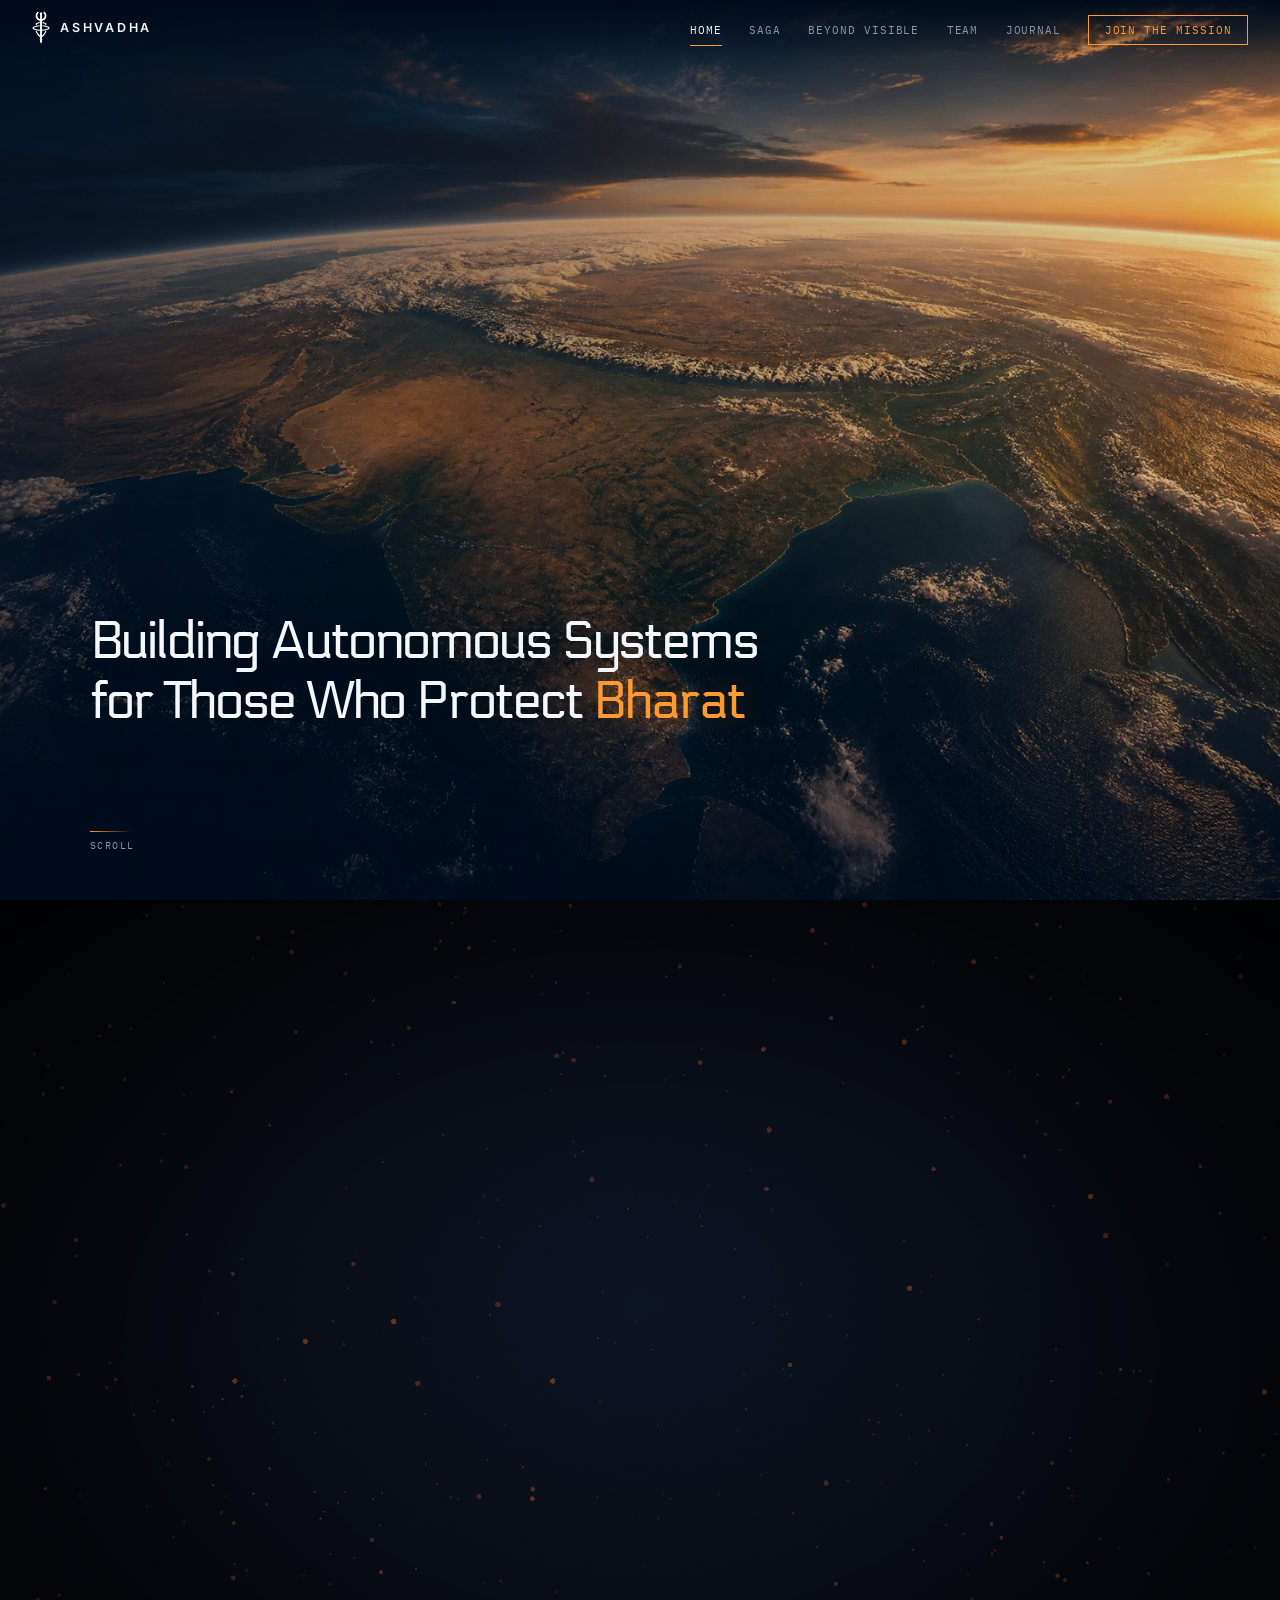
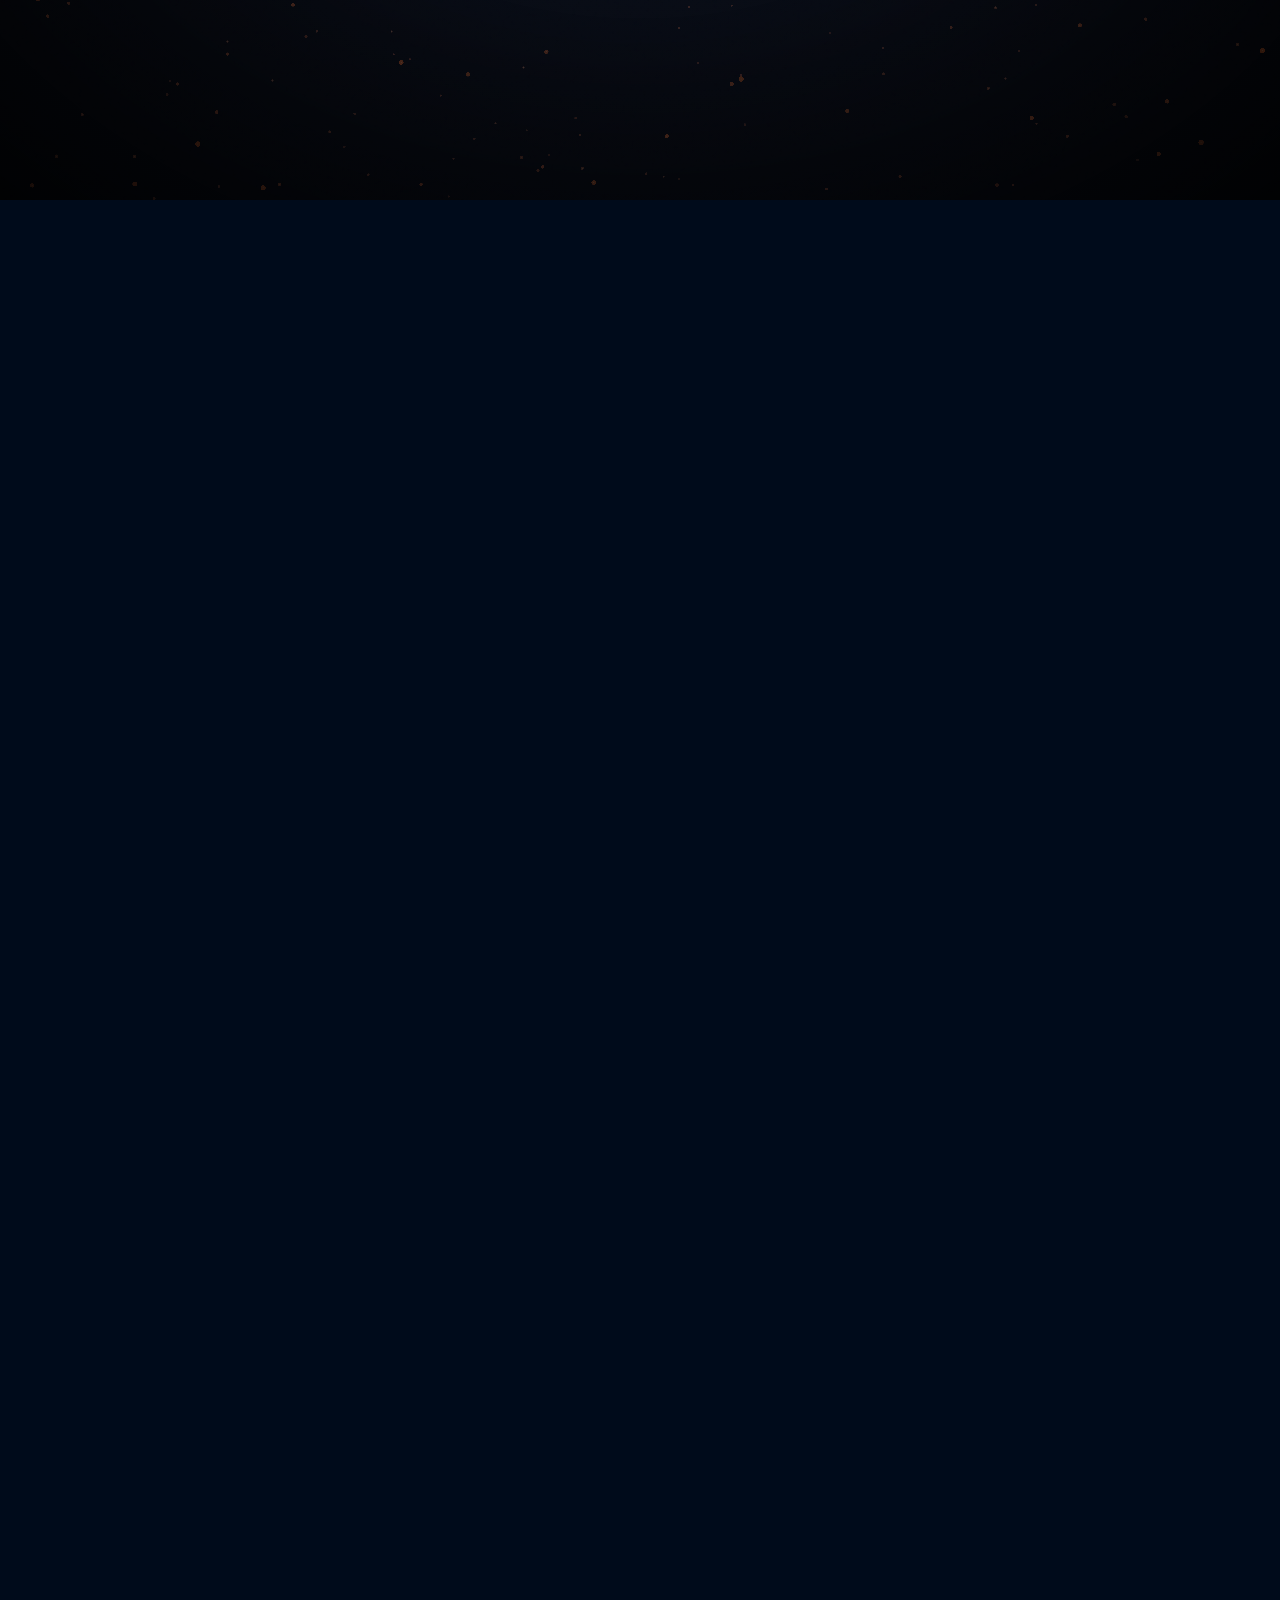
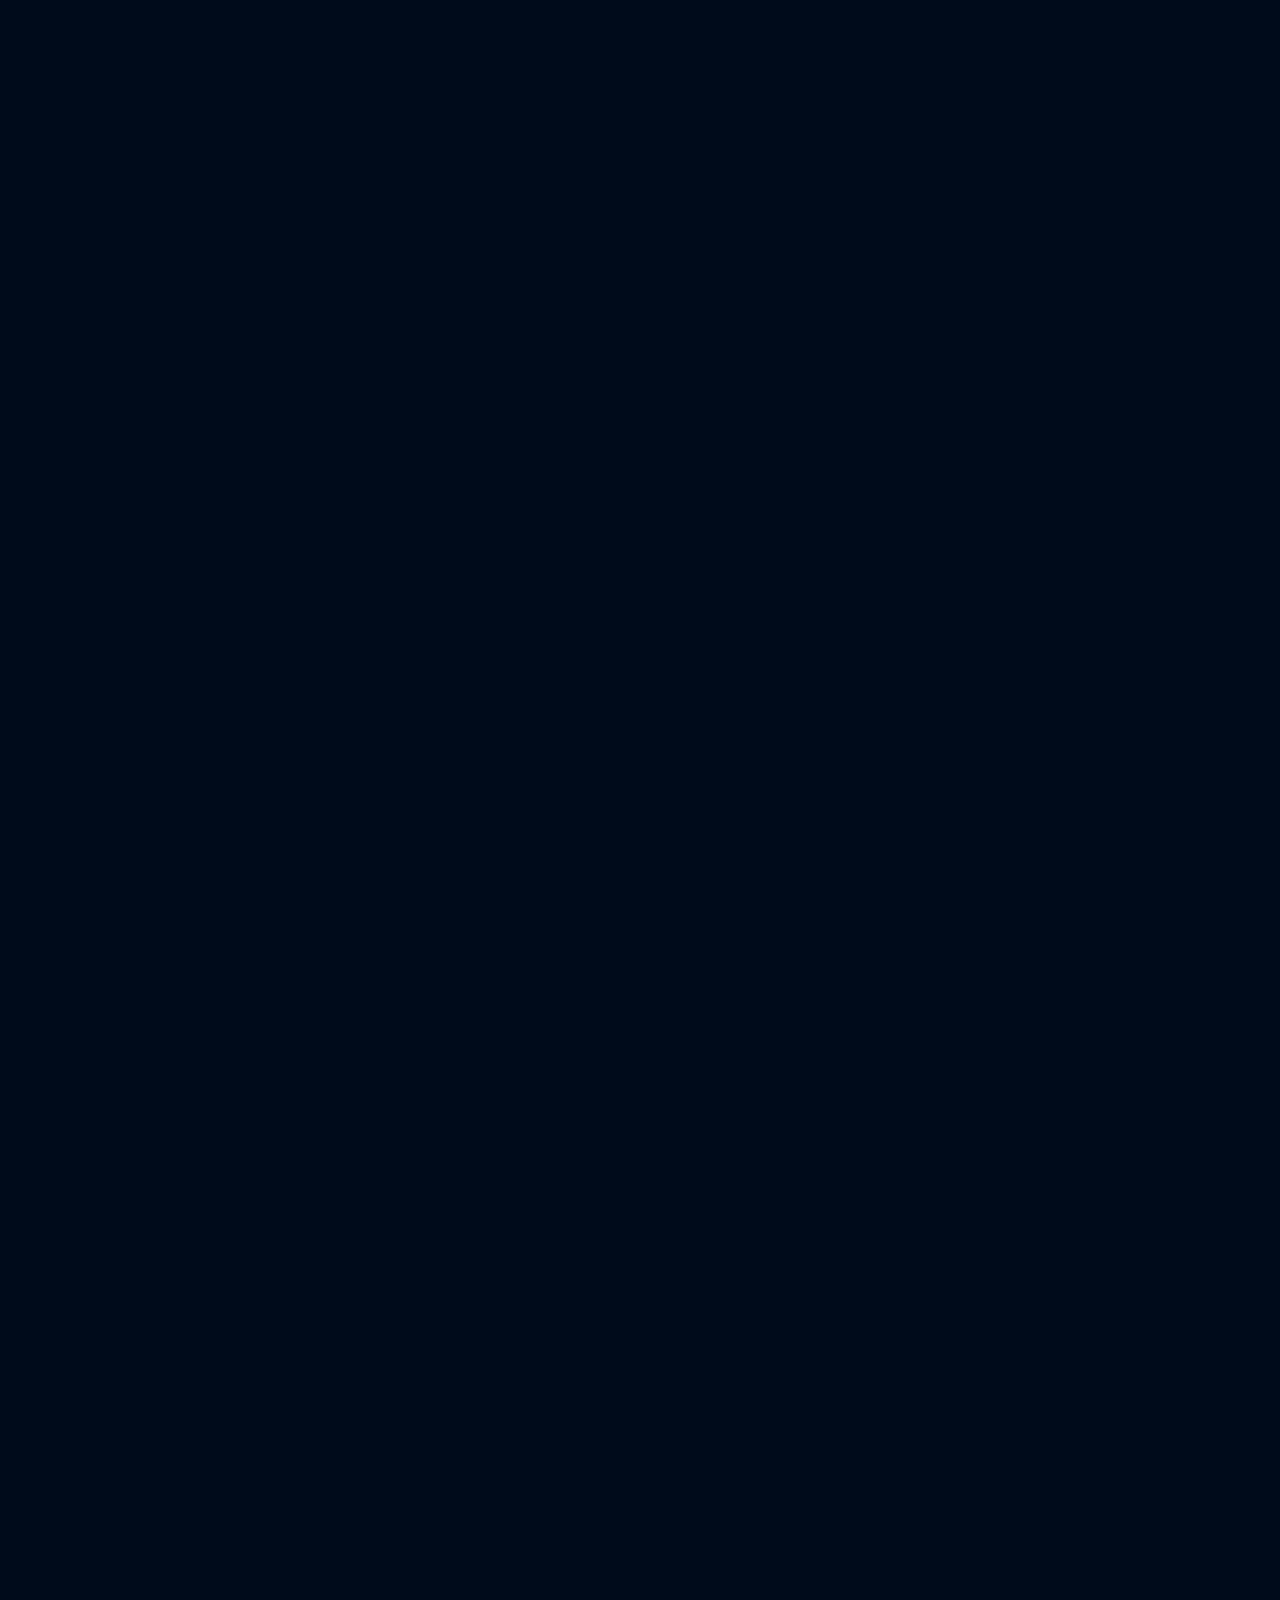
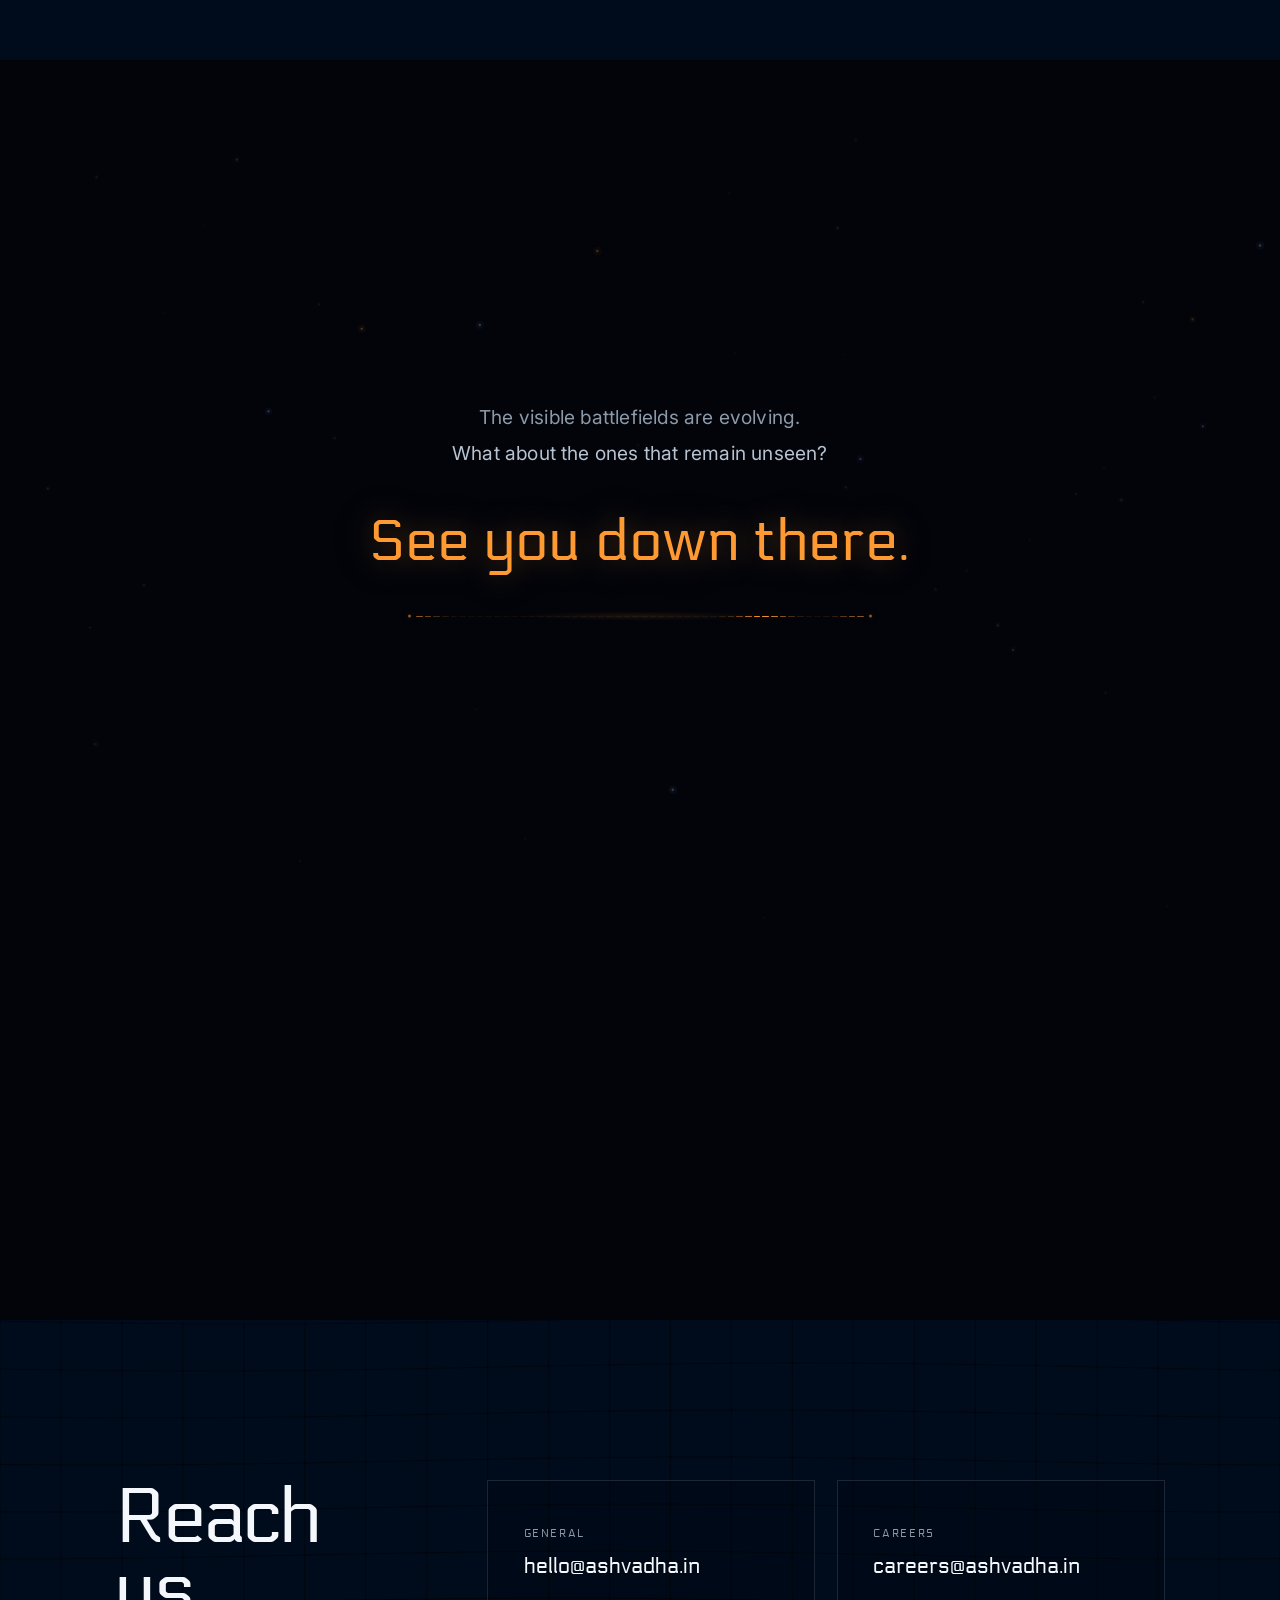
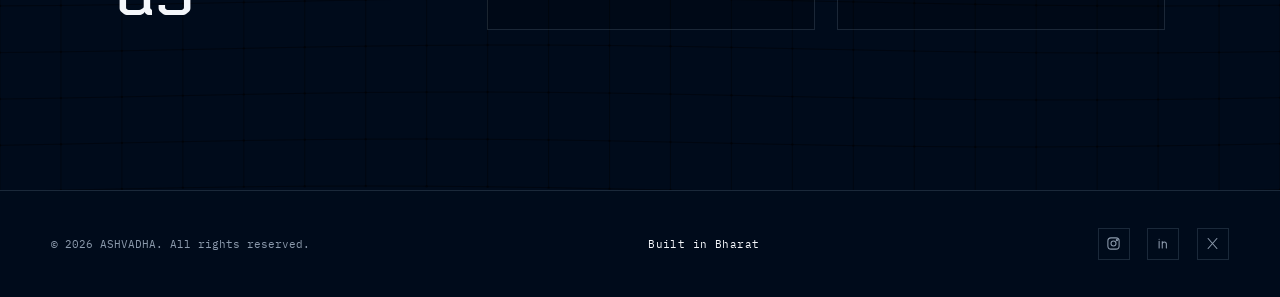
==== commit bd16ca21: "Deploy Ashvadha web v35" ====
--- a/index.html
+++ b/index.html
@@ -1,79 +1,151 @@
-<!doctype html>
+<!DOCTYPE html>
 <html lang="en">
+<head>
+  <meta charset="UTF-8" />
+  <meta name="viewport" content="width=device-width, initial-scale=1.0" />
+  <title>ASHVADHA — Autonomous Systems for Those Who Protect Bharat</title>
+  <meta name="description" content="ASHVADHA builds sovereign autonomous systems. Uncompromising standards. Built in Bharat." />
+  <link rel="preconnect" href="https://fonts.googleapis.com" />
+  <link rel="preconnect" href="https://fonts.gstatic.com" crossorigin />
+  <link href="https://fonts.googleapis.com/css2?family=Electrolize&family=IBM+Plex+Mono:wght@400;500&family=Inter:wght@400;500;600&display=swap" rel="stylesheet" />
+  <link rel="stylesheet" href="styles.css" />
+  <link rel="stylesheet" href="saga-v29.css" />
+  <link rel="stylesheet" href="domain-v29.css" />
+  <meta name="theme-color" content="#000b1b" />
+  <meta name="color-scheme" content="dark" />
+  <link rel="canonical" href="https://ashvadha.in/" />
+  <link rel="icon" type="image/png" sizes="32x32" href="images/favicon-32.png" />
+  <link rel="apple-touch-icon" href="images/apple-touch-icon.png" />
+  <meta property="og:type" content="website" />
+  <meta property="og:site_name" content="ASHVADHA" />
+  <meta property="og:title" content="ASHVADHA — Autonomous Systems for Those Who Protect Bharat" />
+  <meta property="og:description" content="ASHVADHA builds sovereign autonomous systems. Uncompromising standards. Built in Bharat." />
+  <meta property="og:url" content="https://ashvadha.in/" />
+  <meta property="og:image" content="https://ashvadha.in/images/og-image.jpg" />
+  <meta property="og:image:width" content="1200" />
+  <meta property="og:image:height" content="630" />
+  <meta property="og:image:alt" content="India seen from orbit at sunrise, with the Ashvadha mark" />
+  <meta name="twitter:card" content="summary_large_image" />
+  <meta name="twitter:site" content="@ashvadhaindia" />
+  <noscript><style>.boot{display:none}.team-card{opacity:1}</style></noscript>
+  <script type="application/ld+json">{"@context":"https://schema.org","@type":"Organization","name":"ASHVADHA","url":"https://ashvadha.in/","logo":"https://ashvadha.in/images/icon-512.png","description":"ASHVADHA builds sovereign autonomous systems for those who protect Bharat.","sameAs":["https://www.instagram.com/ashvadha_india/","https://in.linkedin.com/company/ashvadha","https://x.com/ashvadhaindia"]}</script>
+</head>
+<body>
+  <a class="skip-link" href="#main">Skip to content</a>
+  <div id="boot" class="boot" aria-hidden="true"></div>
 
-  <head>
-    <meta charset="UTF-8" />
-    <meta
-      name="viewport"
-      content="width=device-width, initial-scale=1.0, maximum-scale=1" />
-    <title>ASHVADHA</title>
-    <link rel="icon" type="image/png" href="/favicon.png" />
-    <link rel="preconnect" href="https://fonts.googleapis.com" />
-    <link rel="preconnect" href="https://fonts.gstatic.com" crossorigin />
-    <link href="https://fonts.googleapis.com/css2?family=Space+Grotesk:wght@400;500;600;700&family=Source+Serif+4:ital,wght@0,400;0,500;0,600;0,700;1,400&family=JetBrains+Mono:wght@400;500&display=swap" rel="stylesheet" />
-    <script type="module" crossorigin src="/assets/index-vmlHCgRN.js"></script>
-    <link rel="stylesheet" crossorigin href="/assets/index-C5hKMl4d.css">
-  </head>
+  <!-- Navigation -->
+  <nav class="nav" id="nav">
+    <a href="index.html" class="nav-logo">
+      <img src="images/logo-mark.png" alt="" width="18" height="34" class="nav-logo-img" />
+      <span>ASHVADHA</span>
+    </a>
+    <ul class="nav-links" id="navLinks">
+      <li><a href="#hero" class="active">Home</a></li>
+      <li><a href="#saga">Saga</a></li>
+      <li><a href="#beyond">Beyond Visible</a></li>
+      <li><a href="team.html">Team</a></li>
+      <li><a href="journal.html">Journal</a></li>
+      <li><a href="#join" class="nav-cta">Join the Mission</a></li>
+    </ul>
+    <button class="nav-toggle" id="navToggle" aria-label="Menu" aria-controls="navLinks" aria-expanded="false">
+      <svg width="24" height="24" viewBox="0 0 24 24" fill="none" stroke="currentColor" stroke-width="2">
+        <path d="M4 6h16M4 12h16M4 18h16"/>
+      </svg>
+    </button>
+  </nav>
 
-  <body>
-    <script id="manus-runtime">window.__MANUS_HOST_DEV__ = false;
-(function(){"use strict";var Mr={exports:{}},Kn={};/**
- * @license React
- * react-jsx-runtime.production.js
- *
- * Copyright (c) Meta Platforms, Inc. and affiliates.
- *
- * This source code is licensed under the MIT license found in the
- * LICENSE file in the root directory of this source tree.
- */var $c;function um(){if($c)return Kn;$c=1;var r=Symbol.for("react.transitional.element"),i=Symbol.for("react.fragment");function c(s,d,m){var x=null;if(m!==void 0&&(x=""+m),d.key!==void 0&&(x=""+d.key),"key"in d){m={};for(var R in d)R!=="key"&&(m[R]=d[R])}else m=d;return d=m.ref,{$$typeof:r,type:s,key:x,ref:d!==void 0?d:null,props:m}}return Kn.Fragment=i,Kn.jsx=c,Kn.jsxs=c,Kn}var Fc;function dm(){return Fc||(Fc=1,Mr.exports=um()),Mr.exports}var h=dm(),Ar={exports:{}},Pn={},Rr={exports:{}},Nr={};/**
- * @license React
- * scheduler.production.js
- *
- * Copyright (c) Meta Platforms, Inc. and affiliates.
- *
- * This source code is licensed under the MIT license found in the
- * LICENSE file in the root directory of this source tree.
- */var Ic;function fm(){return Ic||(Ic=1,function(r){function i(A,q){var B=A.length;A.push(q);t:for(;0<B;){var bt=B-1>>>1,p=A[bt];if(0<d(p,q))A[bt]=q,A[B]=p,B=bt;else break t}}function c(A){return A.length===0?null:A[0]}function s(A){if(A.length===0)return null;var q=A[0],B=A.pop();if(B!==q){A[0]=B;t:for(var bt=0,p=A.length,O=p>>>1;bt<O;){var X=2*(bt+1)-1,G=A[X],Z=X+1,st=A[Z];if(0>d(G,B))Z<p&&0>d(st,G)?(A[bt]=st,A[Z]=B,bt=Z):(A[bt]=G,A[X]=B,bt=X);else if(Z<p&&0>d(st,B))A[bt]=st,A[Z]=B,bt=Z;else break t}}return q}function d(A,q){var B=A.sortIndex-q.sortIndex;return B!==0?B:A.id-q.id}if(r.unstable_now=void 0,typeof performance=="object"&&typeof performance.now=="function"){var m=performance;r.unstable_now=function(){return m.now()}}else{var x=Date,R=x.now();r.unstable_now=function(){return x.now()-R}}var C=[],v=[],D=1,j=null,J=3,at=!1,$=!1,nt=!1,ct=!1,ht=typeof setTimeout=="function"?setTimeout:null,St=typeof clearTimeout=="function"?clearTimeout:null,_=typeof setImmediate<"u"?setImmediate:null;function Y(A){for(var q=c(v);q!==null;){if(q.callback===null)s(v);else if(q.startTime<=A)s(v),q.sortIndex=q.expirationTime,i(C,q);else break;q=c(v)}}function H(A){if(nt=!1,Y(A),!$)if(c(C)!==null)$=!0,it||(it=!0,Bt());else{var q=c(v);q!==null&&Mt(H,q.startTime-A)}}var it=!1,rt=-1,V=5,xt=-1;function Be(){return ct?!0:!(r.unstable_now()-xt<V)}function te(){if(ct=!1,it){var A=r.unstable_now();xt=A;var q=!0;try{t:{$=!1,nt&&(nt=!1,St(rt),rt=-1),at=!0;var B=J;try{e:{for(Y(A),j=c(C);j!==null&&!(j.expirationTime>A&&Be());){var bt=j.callback;if(typeof bt=="function"){j.callback=null,J=j.priorityLevel;var p=bt(j.expirationTime<=A);if(A=r.unstable_now(),typeof p=="function"){j.callback=p,Y(A),q=!0;break e}j===c(C)&&s(C),Y(A)}else s(C);j=c(C)}if(j!==null)q=!0;else{var O=c(v);O!==null&&Mt(H,O.startTime-A),q=!1}}break t}finally{j=null,J=B,at=!1}q=void 0}}finally{q?Bt():it=!1}}}var Bt;if(typeof _=="function")Bt=function(){_(te)};else if(typeof MessageChannel<"u"){var me=new MessageChannel,Se=me.port2;me.port1.onmessage=te,Bt=function(){Se.postMessage(null)}}else Bt=function(){ht(te,0)};function Mt(A,q){rt=ht(function(){A(r.unstable_now())},q)}r.unstable_IdlePriority=5,r.unstable_ImmediatePriority=1,r.unstable_LowPriority=4,r.unstable_NormalPriority=3,r.unstable_Profiling=null,r.unstable_UserBlockingPriority=2,r.unstable_cancelCallback=function(A){A.callback=null},r.unstable_forceFrameRate=function(A){0>A||125<A?console.error("forceFrameRate takes a positive int between 0 and 125, forcing frame rates higher than 125 fps is not supported"):V=0<A?Math.floor(1e3/A):5},r.unstable_getCurrentPriorityLevel=function(){return J},r.unstable_next=function(A){switch(J){case 1:case 2:case 3:var q=3;break;default:q=J}var B=J;J=q;try{return A()}finally{J=B}},r.unstable_requestPaint=function(){ct=!0},r.unstable_runWithPriority=function(A,q){switch(A){case 1:case 2:case 3:case 4:case 5:break;default:A=3}var B=J;J=A;try{return q()}finally{J=B}},r.unstable_scheduleCallback=function(A,q,B){var bt=r.unstable_now();switch(typeof B=="object"&&B!==null?(B=B.delay,B=typeof B=="number"&&0<B?bt+B:bt):B=bt,A){case 1:var p=-1;break;case 2:p=250;break;case 5:p=1073741823;break;case 4:p=1e4;break;default:p=5e3}return p=B+p,A={id:D++,callback:q,priorityLevel:A,startTime:B,expirationTime:p,sortIndex:-1},B>bt?(A.sortIndex=B,i(v,A),c(C)===null&&A===c(v)&&(nt?(St(rt),rt=-1):nt=!0,Mt(H,B-bt))):(A.sortIndex=p,i(C,A),$||at||($=!0,it||(it=!0,Bt()))),A},r.unstable_shouldYield=Be,r.unstable_wrapCallback=function(A){var q=J;return function(){var B=J;J=q;try{return A.apply(this,arguments)}finally{J=B}}}}(Nr)),Nr}var tu;function hm(){return tu||(tu=1,Rr.exports=fm()),Rr.exports}var zr={exports:{}},ut={};/**
- * @license React
- * react.production.js
- *
- * Copyright (c) Meta Platforms, Inc. and affiliates.
- *
- * This source code is licensed under the MIT license found in the
- * LICENSE file in the root directory of this source tree.
- */var eu;function mm(){if(eu)return ut;eu=1;var r=Symbol.for("react.transitional.element"),i=Symbol.for("react.portal"),c=Symbol.for("react.fragment"),s=Symbol.for("react.strict_mode"),d=Symbol.for("react.profiler"),m=Symbol.for("react.consumer"),x=Symbol.for("react.context"),R=Symbol.for("react.forward_ref"),C=Symbol.for("react.suspense"),v=Symbol.for("react.memo"),D=Symbol.for("react.lazy"),j=Symbol.iterator;function J(p){return p===null||typeof p!="object"?null:(p=j&&p[j]||p["@@iterator"],typeof p=="function"?p:null)}var at={isMounted:function(){return!1},enqueueForceUpdate:function(){},enqueueReplaceState:function(){},enqueueSetState:function(){}},$=Object.assign,nt={};function ct(p,O,X){this.props=p,this.context=O,this.refs=nt,this.updater=X||at}ct.prototype.isReactComponent={},ct.prototype.setState=function(p,O){if(typeof p!="object"&&typeof p!="function"&&p!=null)throw Error("takes an object of state variables to update or a function which returns an object of state variables.");this.updater.enqueueSetState(this,p,O,"setState")},ct.prototype.forceUpdate=function(p){this.updater.enqueueForceUpdate(this,p,"forceUpdate")};function ht(){}ht.prototype=ct.prototype;function St(p,O,X){this.props=p,this.context=O,this.refs=nt,this.updater=X||at}var _=St.prototype=new ht;_.constructor=St,$(_,ct.prototype),_.isPureReactComponent=!0;var Y=Array.isArray,H={H:null,A:null,T:null,S:null,V:null},it=Object.prototype.hasOwnProperty;function rt(p,O,X,G,Z,st){return X=st.ref,{$$typeof:r,type:p,key:O,ref:X!==void 0?X:null,props:st}}function V(p,O){return rt(p.type,O,void 0,void 0,void 0,p.props)}function xt(p){return typeof p=="object"&&p!==null&&p.$$typeof===r}function Be(p){var O={"=":"=0",":":"=2"};return"$"+p.replace(/[=:]/g,function(X){return O[X]})}var te=/\/+/g;function Bt(p,O){return typeof p=="object"&&p!==null&&p.key!=null?Be(""+p.key):O.toString(36)}function me(){}function Se(p){switch(p.status){case"fulfilled":return p.value;case"rejected":throw p.reason;default:switch(typeof p.status=="string"?p.then(me,me):(p.status="pending",p.then(function(O){p.status==="pending"&&(p.status="fulfilled",p.value=O)},function(O){p.status==="pending"&&(p.status="rejected",p.reason=O)})),p.status){case"fulfilled":return p.value;case"rejected":throw p.reason}}throw p}function Mt(p,O,X,G,Z){var st=typeof p;(st==="undefined"||st==="boolean")&&(p=null);var I=!1;if(p===null)I=!0;else switch(st){case"bigint":case"string":case"number":I=!0;break;case"object":switch(p.$$typeof){case r:case i:I=!0;break;case D:return I=p._init,Mt(I(p._payload),O,X,G,Z)}}if(I)return Z=Z(p),I=G===""?"."+Bt(p,0):G,Y(Z)?(X="",I!=null&&(X=I.replace(te,"$&/")+"/"),Mt(Z,O,X,"",function(Jt){return Jt})):Z!=null&&(xt(Z)&&(Z=V(Z,X+(Z.key==null||p&&p.key===Z.key?"":(""+Z.key).replace(te,"$&/")+"/")+I)),O.push(Z)),1;I=0;var gt=G===""?".":G+":";if(Y(p))for(var Tt=0;Tt<p.length;Tt++)G=p[Tt],st=gt+Bt(G,Tt),I+=Mt(G,O,X,st,Z);else if(Tt=J(p),typeof Tt=="function")for(p=Tt.call(p),Tt=0;!(G=p.next()).done;)G=G.value,st=gt+Bt(G,Tt++),I+=Mt(G,O,X,st,Z);else if(st==="object"){if(typeof p.then=="function")return Mt(Se(p),O,X,G,Z);throw O=String(p),Error("Objects are not valid as a React child (found: "+(O==="[object Object]"?"object with keys {"+Object.keys(p).join(", ")+"}":O)+"). If you meant to render a collection of children, use an array instead.")}return I}function A(p,O,X){if(p==null)return p;var G=[],Z=0;return Mt(p,G,"","",function(st){return O.call(X,st,Z++)}),G}function q(p){if(p._status===-1){var O=p._result;O=O(),O.then(function(X){(p._status===0||p._status===-1)&&(p._status=1,p._result=X)},function(X){(p._status===0||p._status===-1)&&(p._status=2,p._result=X)}),p._status===-1&&(p._status=0,p._result=O)}if(p._status===1)return p._result.default;throw p._result}var B=typeof reportError=="function"?reportError:function(p){if(typeof window=="object"&&typeof window.ErrorEvent=="function"){var O=new window.ErrorEvent("error",{bubbles:!0,cancelable:!0,message:typeof p=="object"&&p!==null&&typeof p.message=="string"?String(p.message):String(p),error:p});if(!window.dispatchEvent(O))return}else if(typeof process=="object"&&typeof process.emit=="function"){process.emit("uncaughtException",p);return}console.error(p)};function bt(){}return ut.Children={map:A,forEach:function(p,O,X){A(p,function(){O.apply(this,arguments)},X)},count:function(p){var O=0;return A(p,function(){O++}),O},toArray:function(p){return A(p,function(O){return O})||[]},only:function(p){if(!xt(p))throw Error("React.Children.only expected to receive a single React element child.");return p}},ut.Component=ct,ut.Fragment=c,ut.Profiler=d,ut.PureComponent=St,ut.StrictMode=s,ut.Suspense=C,ut.__CLIENT_INTERNALS_DO_NOT_USE_OR_WARN_USERS_THEY_CANNOT_UPGRADE=H,ut.__COMPILER_RUNTIME={__proto__:null,c:function(p){return H.H.useMemoCache(p)}},ut.cache=function(p){return function(){return p.apply(null,arguments)}},ut.cloneElement=function(p,O,X){if(p==null)throw Error("The argument must be a React element, but you passed "+p+".");var G=$({},p.props),Z=p.key,st=void 0;if(O!=null)for(I in O.ref!==void 0&&(st=void 0),O.key!==void 0&&(Z=""+O.key),O)!it.call(O,I)||I==="key"||I==="__self"||I==="__source"||I==="ref"&&O.ref===void 0||(G[I]=O[I]);var I=arguments.length-2;if(I===1)G.children=X;else if(1<I){for(var gt=Array(I),Tt=0;Tt<I;Tt++)gt[Tt]=arguments[Tt+2];G.children=gt}return rt(p.type,Z,void 0,void 0,st,G)},ut.createContext=function(p){return p={$$typeof:x,_currentValue:p,_currentValue2:p,_threadCount:0,Provider:null,Consumer:null},p.Provider=p,p.Consumer={$$typeof:m,_context:p},p},ut.createElement=function(p,O,X){var G,Z={},st=null;if(O!=null)for(G in O.key!==void 0&&(st=""+O.key),O)it.call(O,G)&&G!=="key"&&G!=="__self"&&G!=="__source"&&(Z[G]=O[G]);var I=arguments.length-2;if(I===1)Z.children=X;else if(1<I){for(var gt=Array(I),Tt=0;Tt<I;Tt++)gt[Tt]=arguments[Tt+2];Z.children=gt}if(p&&p.defaultProps)for(G in I=p.defaultProps,I)Z[G]===void 0&&(Z[G]=I[G]);return rt(p,st,void 0,void 0,null,Z)},ut.createRef=function(){return{current:null}},ut.forwardRef=function(p){return{$$typeof:R,render:p}},ut.isValidElement=xt,ut.lazy=function(p){return{$$typeof:D,_payload:{_status:-1,_result:p},_init:q}},ut.memo=function(p,O){return{$$typeof:v,type:p,compare:O===void 0?null:O}},ut.startTransition=function(p){var O=H.T,X={};H.T=X;try{var G=p(),Z=H.S;Z!==null&&Z(X,G),typeof G=="object"&&G!==null&&typeof G.then=="function"&&G.then(bt,B)}catch(st){B(st)}finally{H.T=O}},ut.unstable_useCacheRefresh=function(){return H.H.useCacheRefresh()},ut.use=function(p){return H.H.use(p)},ut.useActionState=function(p,O,X){return H.H.useActionState(p,O,X)},ut.useCallback=function(p,O){return H.H.useCallback(p,O)},ut.useContext=function(p){return H.H.useContext(p)},ut.useDebugValue=function(){},ut.useDeferredValue=function(p,O){return H.H.useDeferredValue(p,O)},ut.useEffect=function(p,O,X){var G=H.H;if(typeof X=="function")throw Error("useEffect CRUD overload is not enabled in this build of React.");return G.useEffect(p,O)},ut.useId=function(){return H.H.useId()},ut.useImperativeHandle=function(p,O,X){return H.H.useImperativeHandle(p,O,X)},ut.useInsertionEffect=function(p,O){return H.H.useInsertionEffect(p,O)},ut.useLayoutEffect=function(p,O){return H.H.useLayoutEffect(p,O)},ut.useMemo=function(p,O){return H.H.useMemo(p,O)},ut.useOptimistic=function(p,O){return H.H.useOptimistic(p,O)},ut.useReducer=function(p,O,X){return H.H.useReducer(p,O,X)},ut.useRef=function(p){return H.H.useRef(p)},ut.useState=function(p){return H.H.useState(p)},ut.useSyncExternalStore=function(p,O,X){return H.H.useSyncExternalStore(p,O,X)},ut.useTransition=function(){return H.H.useTransition()},ut.version="19.1.1",ut}var lu;function _r(){return lu||(lu=1,zr.exports=mm()),zr.exports}var kr={exports:{}},he={};/**
- * @license React
- * react-dom.production.js
- *
- * Copyright (c) Meta Platforms, Inc. and affiliates.
- *
- * This source code is licensed under the MIT license found in the
- * LICENSE file in the root directory of this source tree.
- */var au;function gm(){if(au)return he;au=1;var r=_r();function i(C){var v="https://react.dev/errors/"+C;if(1<arguments.length){v+="?args[]="+encodeURIComponent(arguments[1]);for(var D=2;D<arguments.length;D++)v+="&args[]="+encodeURIComponent(arguments[D])}return"Minified React error #"+C+"; visit "+v+" for the full message or use the non-minified dev environment for full errors and additional helpful warnings."}function c(){}var s={d:{f:c,r:function(){throw Error(i(522))},D:c,C:c,L:c,m:c,X:c,S:c,M:c},p:0,findDOMNode:null},d=Symbol.for("react.portal");function m(C,v,D){var j=3<arguments.length&&arguments[3]!==void 0?arguments[3]:null;return{$$typeof:d,key:j==null?null:""+j,children:C,containerInfo:v,implementation:D}}var x=r.__CLIENT_INTERNALS_DO_NOT_USE_OR_WARN_USERS_THEY_CANNOT_UPGRADE;function R(C,v){if(C==="font")return"";if(typeof v=="string")return v==="use-credentials"?v:""}return he.__DOM_INTERNALS_DO_NOT_USE_OR_WARN_USERS_THEY_CANNOT_UPGRADE=s,he.createPortal=function(C,v){var D=2<arguments.length&&arguments[2]!==void 0?arguments[2]:null;if(!v||v.nodeType!==1&&v.nodeType!==9&&v.nodeType!==11)throw Error(i(299));return m(C,v,null,D)},he.flushSync=function(C){var v=x.T,D=s.p;try{if(x.T=null,s.p=2,C)return C()}finally{x.T=v,s.p=D,s.d.f()}},he.preconnect=function(C,v){typeof C=="string"&&(v?(v=v.crossOrigin,v=typeof v=="string"?v==="use-credentials"?v:"":void 0):v=null,s.d.C(C,v))},he.prefetchDNS=function(C){typeof C=="string"&&s.d.D(C)},he.preinit=function(C,v){if(typeof C=="string"&&v&&typeof v.as=="string"){var D=v.as,j=R(D,v.crossOrigin),J=typeof v.integrity=="string"?v.integrity:void 0,at=typeof v.fetchPriority=="string"?v.fetchPriority:void 0;D==="style"?s.d.S(C,typeof v.precedence=="string"?v.precedence:void 0,{crossOrigin:j,integrity:J,fetchPriority:at}):D==="script"&&s.d.X(C,{crossOrigin:j,integrity:J,fetchPriority:at,nonce:typeof v.nonce=="string"?v.nonce:void 0})}},he.preinitModule=function(C,v){if(typeof C=="string")if(typeof v=="object"&&v!==null){if(v.as==null||v.as==="script"){var D=R(v.as,v.crossOrigin);s.d.M(C,{crossOrigin:D,integrity:typeof v.integrity=="string"?v.integrity:void 0,nonce:typeof v.nonce=="string"?v.nonce:void 0})}}else v==null&&s.d.M(C)},he.preload=function(C,v){if(typeof C=="string"&&typeof v=="object"&&v!==null&&typeof v.as=="string"){var D=v.as,j=R(D,v.crossOrigin);s.d.L(C,D,{crossOrigin:j,integrity:typeof v.integrity=="string"?v.integrity:void 0,nonce:typeof v.nonce=="string"?v.nonce:void 0,type:typeof v.type=="string"?v.type:void 0,fetchPriority:typeof v.fetchPriority=="string"?v.fetchPriority:void 0,referrerPolicy:typeof v.referrerPolicy=="string"?v.referrerPolicy:void 0,imageSrcSet:typeof v.imageSrcSet=="string"?v.imageSrcSet:void 0,imageSizes:typeof v.imageSizes=="string"?v.imageSizes:void 0,media:typeof v.media=="string"?v.media:void 0})}},he.preloadModule=function(C,v){if(typeof C=="string")if(v){var D=R(v.as,v.crossOrigin);s.d.m(C,{as:typeof v.as=="string"&&v.as!=="script"?v.as:void 0,crossOrigin:D,integrity:typeof v.integrity=="string"?v.integrity:void 0})}else s.d.m(C)},he.requestFormReset=function(C){s.d.r(C)},he.unstable_batchedUpdates=function(C,v){return C(v)},he.useFormState=function(C,v,D){return x.H.useFormState(C,v,D)},he.useFormStatus=function(){return x.H.useHostTransitionStatus()},he.version="19.1.1",he}var nu;function pm(){if(nu)return kr.exports;nu=1;function r(){if(!(typeof __REACT_DEVTOOLS_GLOBAL_HOOK__>"u"||typeof __REACT_DEVTOOLS_GLOBAL_HOOK__.checkDCE!="function"))try{__REACT_DEVTOOLS_GLOBAL_HOOK__.checkDCE(r)}catch(i){console.error(i)}}return r(),kr.exports=gm(),kr.exports}/**
- * @license React
- * react-dom-client.production.js
- *
- * Copyright (c) Meta Platforms, Inc. and affiliates.
- *
- * This source code is licensed under the MIT license found in the
- * LICENSE file in the root directory of this source tree.
- */var ou;function ym(){if(ou)return Pn;ou=1;var r=hm(),i=_r(),c=pm();function s(t){var e="https://react.dev/errors/"+t;if(1<arguments.length){e+="?args[]="+encodeURIComponent(arguments[1]);for(var l=2;l<arguments.length;l++)e+="&args[]="+encodeURIComponent(arguments[l])}return"Minified React error #"+t+"; visit "+e+" for the full message or use the non-minified dev environment for full errors and additional helpful warnings."}function d(t){return!(!t||t.nodeType!==1&&t.nodeType!==9&&t.nodeType!==11)}function m(t){var e=t,l=t;if(t.alternate)for(;e.return;)e=e.return;else{t=e;do e=t,(e.flags&4098)!==0&&(l=e.return),t=e.return;while(t)}return e.tag===3?l:null}function x(t){if(t.tag===13){var e=t.memoizedState;if(e===null&&(t=t.alternate,t!==null&&(e=t.memoizedState)),e!==null)return e.dehydrated}return null}function R(t){if(m(t)!==t)throw Error(s(188))}function C(t){var e=t.alternate;if(!e){if(e=m(t),e===null)throw Error(s(188));return e!==t?null:t}for(var l=t,a=e;;){var n=l.return;if(n===null)break;var o=n.alternate;if(o===null){if(a=n.return,a!==null){l=a;continue}break}if(n.child===o.child){for(o=n.child;o;){if(o===l)return R(n),t;if(o===a)return R(n),e;o=o.sibling}throw Error(s(188))}if(l.return!==a.return)l=n,a=o;else{for(var u=!1,f=n.child;f;){if(f===l){u=!0,l=n,a=o;break}if(f===a){u=!0,a=n,l=o;break}f=f.sibling}if(!u){for(f=o.child;f;){if(f===l){u=!0,l=o,a=n;break}if(f===a){u=!0,a=o,l=n;break}f=f.sibling}if(!u)throw Error(s(189))}}if(l.alternate!==a)throw Error(s(190))}if(l.tag!==3)throw Error(s(188));return l.stateNode.current===l?t:e}function v(t){var e=t.tag;if(e===5||e===26||e===27||e===6)return t;for(t=t.child;t!==null;){if(e=v(t),e!==null)return e;t=t.sibling}return null}var D=Object.assign,j=Symbol.for("react.element"),J=Symbol.for("react.transitional.element"),at=Symbol.for("react.portal"),$=Symbol.for("react.fragment"),nt=Symbol.for("react.strict_mode"),ct=Symbol.for("react.profiler"),ht=Symbol.for("react.provider"),St=Symbol.for("react.consumer"),_=Symbol.for("react.context"),Y=Symbol.for("react.forward_ref"),H=Symbol.for("react.suspense"),it=Symbol.for("react.suspense_list"),rt=Symbol.for("react.memo"),V=Symbol.for("react.lazy"),xt=Symbol.for("react.activity"),Be=Symbol.for("react.memo_cache_sentinel"),te=Symbol.iterator;function Bt(t){return t===null||typeof t!="object"?null:(t=te&&t[te]||t["@@iterator"],typeof t=="function"?t:null)}var me=Symbol.for("react.client.reference");function Se(t){if(t==null)return null;if(typeof t=="function")return t.$$typeof===me?null:t.displayName||t.name||null;if(typeof t=="string")return t;switch(t){case $:return"Fragment";case ct:return"Profiler";case nt:return"StrictMode";case H:return"Suspense";case it:return"SuspenseList";case xt:return"Activity"}if(typeof t=="object")switch(t.$$typeof){case at:return"Portal";case _:return(t.displayName||"Context")+".Provider";case St:return(t._context.displayName||"Context")+".Consumer";case Y:var e=t.render;return t=t.displayName,t||(t=e.displayName||e.name||"",t=t!==""?"ForwardRef("+t+")":"ForwardRef"),t;case rt:return e=t.displayName||null,e!==null?e:Se(t.type)||"Memo";case V:e=t._payload,t=t._init;try{return Se(t(e))}catch{}}return null}var Mt=Array.isArray,A=i.__CLIENT_INTERNALS_DO_NOT_USE_OR_WARN_USERS_THEY_CANNOT_UPGRADE,q=c.__DOM_INTERNALS_DO_NOT_USE_OR_WARN_USERS_THEY_CANNOT_UPGRADE,B={pending:!1,data:null,method:null,action:null},bt=[],p=-1;function O(t){return{current:t}}function X(t){0>p||(t.current=bt[p],bt[p]=null,p--)}function G(t,e){p++,bt[p]=t.current,t.current=e}var Z=O(null),st=O(null),I=O(null),gt=O(null);function Tt(t,e){switch(G(I,e),G(st,t),G(Z,null),e.nodeType){case 9:case 11:t=(t=e.documentElement)&&(t=t.namespaceURI)?Hh(t):0;break;default:if(t=e.tagName,e=e.namespaceURI)e=Hh(e),t=Uh(e,t);else switch(t){case"svg":t=1;break;case"math":t=2;break;default:t=0}}X(Z),G(Z,t)}function Jt(){X(Z),X(st),X(I)}function Ke(t){t.memoizedState!==null&&G(gt,t);var e=Z.current,l=Uh(e,t.type);e!==l&&(G(st,t),G(Z,l))}function Ce(t){st.current===t&&(X(Z),X(st)),gt.current===t&&(X(gt),Wo._currentValue=B)}var Pe=Object.prototype.hasOwnProperty,yl=r.unstable_scheduleCallback,sn=r.unstable_cancelCallback,Ca=r.unstable_shouldYield,ri=r.unstable_requestPaint,ge=r.unstable_now,si=r.unstable_getCurrentPriorityLevel,Ul=r.unstable_ImmediatePriority,Fn=r.unstable_UserBlockingPriority,nl=r.unstable_NormalPriority,ci=r.unstable_LowPriority,Gl=r.unstable_IdlePriority,ui=r.log,Ea=r.unstable_setDisableYieldValue,ql=null,Wt=null;function Je(t){if(typeof ui=="function"&&Ea(t),Wt&&typeof Wt.setStrictMode=="function")try{Wt.setStrictMode(ql,t)}catch{}}var $t=Math.clz32?Math.clz32:fi,di=Math.log,Ta=Math.LN2;function fi(t){return t>>>=0,t===0?32:31-(di(t)/Ta|0)|0}var L=256,cn=4194304;function vl(t){var e=t&42;if(e!==0)return e;switch(t&-t){case 1:return 1;case 2:return 2;case 4:return 4;case 8:return 8;case 16:return 16;case 32:return 32;case 64:return 64;case 128:return 128;case 256:case 512:case 1024:case 2048:case 4096:case 8192:case 16384:case 32768:case 65536:case 131072:case 262144:case 524288:case 1048576:case 2097152:return t&4194048;case 4194304:case 8388608:case 16777216:case 33554432:return t&62914560;case 67108864:return 67108864;case 134217728:return 134217728;case 268435456:return 268435456;case 536870912:return 536870912;case 1073741824:return 0;default:return t}}function un(t,e,l){var a=t.pendingLanes;if(a===0)return 0;var n=0,o=t.suspendedLanes,u=t.pingedLanes;t=t.warmLanes;var f=a&134217727;return f!==0?(a=f&~o,a!==0?n=vl(a):(u&=f,u!==0?n=vl(u):l||(l=f&~t,l!==0&&(n=vl(l))))):(f=a&~o,f!==0?n=vl(f):u!==0?n=vl(u):l||(l=a&~t,l!==0&&(n=vl(l)))),n===0?0:e!==0&&e!==n&&(e&o)===0&&(o=n&-n,l=e&-e,o>=l||o===32&&(l&4194048)!==0)?e:n}function Dt(t,e){return(t.pendingLanes&~(t.suspendedLanes&~t.pingedLanes)&e)===0}function In(t,e){switch(t){case 1:case 2:case 4:case 8:case 64:return e+250;case 16:case 32:case 128:case 256:case 512:case 1024:case 2048:case 4096:case 8192:case 16384:case 32768:case 65536:case 131072:case 262144:case 524288:case 1048576:case 2097152:return e+5e3;case 4194304:case 8388608:case 16777216:case 33554432:return-1;case 67108864:case 134217728:case 268435456:case 536870912:case 1073741824:return-1;default:return-1}}function to(){var t=L;return L<<=1,(L&4194048)===0&&(L=256),t}function hi(){var t=cn;return cn<<=1,(cn&62914560)===0&&(cn=4194304),t}function eo(t){for(var e=[],l=0;31>l;l++)e.push(t);return e}function Da(t,e){t.pendingLanes|=e,e!==268435456&&(t.suspendedLanes=0,t.pingedLanes=0,t.warmLanes=0)}function Ir(t,e,l,a,n,o){var u=t.pendingLanes;t.pendingLanes=l,t.suspendedLanes=0,t.pingedLanes=0,t.warmLanes=0,t.expiredLanes&=l,t.entangledLanes&=l,t.errorRecoveryDisabledLanes&=l,t.shellSuspendCounter=0;var f=t.entanglements,g=t.expirationTimes,S=t.hiddenUpdates;for(l=u&~l;0<l;){var N=31-$t(l),k=1<<N;f[N]=0,g[N]=-1;var E=S[N];if(E!==null)for(S[N]=null,N=0;N<E.length;N++){var T=E[N];T!==null&&(T.lane&=-536870913)}l&=~k}a!==0&&mi(t,a,0),o!==0&&n===0&&t.tag!==0&&(t.suspendedLanes|=o&~(u&~e))}function mi(t,e,l){t.pendingLanes|=e,t.suspendedLanes&=~e;var a=31-$t(e);t.entangledLanes|=e,t.entanglements[a]=t.entanglements[a]|1073741824|l&4194090}function gi(t,e){var l=t.entangledLanes|=e;for(t=t.entanglements;l;){var a=31-$t(l),n=1<<a;n&e|t[a]&e&&(t[a]|=e),l&=~n}}function lo(t){switch(t){case 2:t=1;break;case 8:t=4;break;case 32:t=16;break;case 256:case 512:case 1024:case 2048:case 4096:case 8192:case 16384:case 32768:case 65536:case 131072:case 262144:case 524288:case 1048576:case 2097152:case 4194304:case 8388608:case 16777216:case 33554432:t=128;break;case 268435456:t=134217728;break;default:t=0}return t}function ao(t){return t&=-t,2<t?8<t?(t&134217727)!==0?32:268435456:8:2}function pi(){var t=q.p;return t!==0?t:(t=window.event,t===void 0?32:nm(t.type))}function ts(t,e){var l=q.p;try{return q.p=t,e()}finally{q.p=l}}var ol=Math.random().toString(36).slice(2),ee="__reactFiber$"+ol,pe="__reactProps$"+ol,Yl="__reactContainer$"+ol,no="__reactEvents$"+ol,es="__reactListeners$"+ol,ls="__reactHandles$"+ol,yi="__reactResources$"+ol,Ma="__reactMarker$"+ol;function oo(t){delete t[ee],delete t[pe],delete t[no],delete t[es],delete t[ls]}function Vl(t){var e=t[ee];if(e)return e;for(var l=t.parentNode;l;){if(e=l[Yl]||l[ee]){if(l=e.alternate,e.child!==null||l!==null&&l.child!==null)for(t=Vh(t);t!==null;){if(l=t[ee])return l;t=Vh(t)}return e}t=l,l=t.parentNode}return null}function Xl(t){if(t=t[ee]||t[Yl]){var e=t.tag;if(e===5||e===6||e===13||e===26||e===27||e===3)return t}return null}function Aa(t){var e=t.tag;if(e===5||e===26||e===27||e===6)return t.stateNode;throw Error(s(33))}function Zl(t){var e=t[yi];return e||(e=t[yi]={hoistableStyles:new Map,hoistableScripts:new Map}),e}function Vt(t){t[Ma]=!0}var vi=new Set,bi={};function bl(t,e){We(t,e),We(t+"Capture",e)}function We(t,e){for(bi[t]=e,t=0;t<e.length;t++)vi.add(e[t])}var as=RegExp("^[:A-Z_a-z\\u00C0-\\u00D6\\u00D8-\\u00F6\\u00F8-\\u02FF\\u0370-\\u037D\\u037F-\\u1FFF\\u200C-\\u200D\\u2070-\\u218F\\u2C00-\\u2FEF\\u3001-\\uD7FF\\uF900-\\uFDCF\\uFDF0-\\uFFFD][:A-Z_a-z\\u00C0-\\u00D6\\u00D8-\\u00F6\\u00F8-\\u02FF\\u0370-\\u037D\\u037F-\\u1FFF\\u200C-\\u200D\\u2070-\\u218F\\u2C00-\\u2FEF\\u3001-\\uD7FF\\uF900-\\uFDCF\\uFDF0-\\uFFFD\\-.0-9\\u00B7\\u0300-\\u036F\\u203F-\\u2040]*$"),xi={},wi={};function Ra(t){return Pe.call(wi,t)?!0:Pe.call(xi,t)?!1:as.test(t)?wi[t]=!0:(xi[t]=!0,!1)}function M(t,e,l){if(Ra(e))if(l===null)t.removeAttribute(e);else{switch(typeof l){case"undefined":case"function":case"symbol":t.removeAttribute(e);return;case"boolean":var a=e.toLowerCase().slice(0,5);if(a!=="data-"&&a!=="aria-"){t.removeAttribute(e);return}}t.setAttribute(e,""+l)}}function tt(t,e,l){if(l===null)t.removeAttribute(e);else{switch(typeof l){case"undefined":case"function":case"symbol":case"boolean":t.removeAttribute(e);return}t.setAttribute(e,""+l)}}function Ot(t,e,l,a){if(a===null)t.removeAttribute(l);else{switch(typeof a){case"undefined":case"function":case"symbol":case"boolean":t.removeAttribute(l);return}t.setAttributeNS(e,l,""+a)}}var le,Ee;function ae(t){if(le===void 0)try{throw Error()}catch(l){var e=l.stack.trim().match(/\n( *(at )?)/);le=e&&e[1]||"",Ee=-1<l.stack.indexOf(`
-    at`)?" (<anonymous>)":-1<l.stack.indexOf("@")?"@unknown:0:0":""}return`
-`+le+t+Ee}var Le=!1;function He(t,e){if(!t||Le)return"";Le=!0;var l=Error.prepareStackTrace;Error.prepareStackTrace=void 0;try{var a={DetermineComponentFrameRoot:function(){try{if(e){var k=function(){throw Error()};if(Object.defineProperty(k.prototype,"props",{set:function(){throw Error()}}),typeof Reflect=="object"&&Reflect.construct){try{Reflect.construct(k,[])}catch(T){var E=T}Reflect.construct(t,[],k)}else{try{k.call()}catch(T){E=T}t.call(k.prototype)}}else{try{throw Error()}catch(T){E=T}(k=t())&&typeof k.catch=="function"&&k.catch(function(){})}}catch(T){if(T&&E&&typeof T.stack=="string")return[T.stack,E.stack]}return[null,null]}};a.DetermineComponentFrameRoot.displayName="DetermineComponentFrameRoot";var n=Object.getOwnPropertyDescriptor(a.DetermineComponentFrameRoot,"name");n&&n.configurable&&Object.defineProperty(a.DetermineComponentFrameRoot,"name",{value:"DetermineComponentFrameRoot"});var o=a.DetermineComponentFrameRoot(),u=o[0],f=o[1];if(u&&f){var g=u.split(`
-`),S=f.split(`
-`);for(n=a=0;a<g.length&&!g[a].includes("DetermineComponentFrameRoot");)a++;for(;n<S.length&&!S[n].includes("DetermineComponentFrameRoot");)n++;if(a===g.length||n===S.length)for(a=g.length-1,n=S.length-1;1<=a&&0<=n&&g[a]!==S[n];)n--;for(;1<=a&&0<=n;a--,n--)if(g[a]!==S[n]){if(a!==1||n!==1)do if(a--,n--,0>n||g[a]!==S[n]){var N=`
-`+g[a].replace(" at new "," at ");return t.displayName&&N.includes("<anonymous>")&&(N=N.replace("<anonymous>",t.displayName)),N}while(1<=a&&0<=n);break}}}finally{Le=!1,Error.prepareStackTrace=l}return(l=t?t.displayName||t.name:"")?ae(l):""}function Ql(t){switch(t.tag){case 26:case 27:case 5:return ae(t.type);case 16:return ae("Lazy");case 13:return ae("Suspense");case 19:return ae("SuspenseList");case 0:case 15:return He(t.type,!1);case 11:return He(t.type.render,!1);case 1:return He(t.type,!0);case 31:return ae("Activity");default:return""}}function xl(t){try{var e="";do e+=Ql(t),t=t.return;while(t);return e}catch(l){return`
-Error generating stack: `+l.message+`
-`+l.stack}}function Xt(t){switch(typeof t){case"bigint":case"boolean":case"number":case"string":case"undefined":return t;case"object":return t;default:return""}}function il(t){var e=t.type;return(t=t.nodeName)&&t.toLowerCase()==="input"&&(e==="checkbox"||e==="radio")}function ve(t){var e=il(t)?"checked":"value",l=Object.getOwnPropertyDescriptor(t.constructor.prototype,e),a=""+t[e];if(!t.hasOwnProperty(e)&&typeof l<"u"&&typeof l.get=="function"&&typeof l.set=="function"){var n=l.get,o=l.set;return Object.defineProperty(t,e,{configurable:!0,get:function(){return n.call(this)},set:function(u){a=""+u,o.call(this,u)}}),Object.defineProperty(t,e,{enumerable:l.enumerable}),{getValue:function(){return a},setValue:function(u){a=""+u},stopTracking:function(){t._valueTracker=null,delete t[e]}}}}function re(t){t._valueTracker||(t._valueTracker=ve(t))}function rl(t){if(!t)return!1;var e=t._valueTracker;if(!e)return!0;var l=e.getValue(),a="";return t&&(a=il(t)?t.checked?"true":"false":t.value),t=a,t!==l?(e.setValue(t),!0):!1}function wl(t){if(t=t||(typeof document<"u"?document:void 0),typeof t>"u")return null;try{return t.activeElement||t.body}catch{return t.body}}var dn=/[\n"\\]/g;function se(t){return t.replace(dn,function(e){return"\\"+e.charCodeAt(0).toString(16)+" "})}function Kl(t,e,l,a,n,o,u,f){t.name="",u!=null&&typeof u!="function"&&typeof u!="symbol"&&typeof u!="boolean"?t.type=u:t.removeAttribute("type"),e!=null?u==="number"?(e===0&&t.value===""||t.value!=e)&&(t.value=""+Xt(e)):t.value!==""+Xt(e)&&(t.value=""+Xt(e)):u!=="submit"&&u!=="reset"||t.removeAttribute("value"),e!=null?Pl(t,u,Xt(e)):l!=null?Pl(t,u,Xt(l)):a!=null&&t.removeAttribute("value"),n==null&&o!=null&&(t.defaultChecked=!!o),n!=null&&(t.checked=n&&typeof n!="function"&&typeof n!="symbol"),f!=null&&typeof f!="function"&&typeof f!="symbol"&&typeof f!="boolean"?t.name=""+Xt(f):t.removeAttribute("name")}function Na(t,e,l,a,n,o,u,f){if(o!=null&&typeof o!="function"&&typeof o!="symbol"&&typeof o!="boolean"&&(t.type=o),e!=null||l!=null){if(!(o!=="submit"&&o!=="reset"||e!=null))return;l=l!=null?""+Xt(l):"",e=e!=null?""+Xt(e):l,f||e===t.value||(t.value=e),t.defaultValue=e}a=a??n,a=typeof a!="function"&&typeof a!="symbol"&&!!a,t.checked=f?t.checked:!!a,t.defaultChecked=!!a,u!=null&&typeof u!="function"&&typeof u!="symbol"&&typeof u!="boolean"&&(t.name=u)}function Pl(t,e,l){e==="number"&&wl(t.ownerDocument)===t||t.defaultValue===""+l||(t.defaultValue=""+l)}function $e(t,e,l,a){if(t=t.options,e){e={};for(var n=0;n<l.length;n++)e["$"+l[n]]=!0;for(l=0;l<t.length;l++)n=e.hasOwnProperty("$"+t[l].value),t[l].selected!==n&&(t[l].selected=n),n&&a&&(t[l].defaultSelected=!0)}else{for(l=""+Xt(l),e=null,n=0;n<t.length;n++){if(t[n].value===l){t[n].selected=!0,a&&(t[n].defaultSelected=!0);return}e!==null||t[n].disabled||(e=t[n])}e!==null&&(e.selected=!0)}}function za(t,e,l){if(e!=null&&(e=""+Xt(e),e!==t.value&&(t.value=e),l==null)){t.defaultValue!==e&&(t.defaultValue=e);return}t.defaultValue=l!=null?""+Xt(l):""}function _a(t,e,l,a){if(e==null){if(a!=null){if(l!=null)throw Error(s(92));if(Mt(a)){if(1<a.length)throw Error(s(93));a=a[0]}l=a}l==null&&(l=""),e=l}l=Xt(e),t.defaultValue=l,a=t.textContent,a===l&&a!==""&&a!==null&&(t.value=a)}function Fe(t,e){if(e){var l=t.firstChild;if(l&&l===t.lastChild&&l.nodeType===3){l.nodeValue=e;return}}t.textContent=e}var fn=new Set("animationIterationCount aspectRatio borderImageOutset borderImageSlice borderImageWidth boxFlex boxFlexGroup boxOrdinalGroup columnCount columns flex flexGrow flexPositive flexShrink flexNegative flexOrder gridArea gridRow gridRowEnd gridRowSpan gridRowStart gridColumn gridColumnEnd gridColumnSpan gridColumnStart fontWeight lineClamp lineHeight opacity order orphans scale tabSize widows zIndex zoom fillOpacity floodOpacity stopOpacity strokeDasharray strokeDashoffset strokeMiterlimit strokeOpacity strokeWidth MozAnimationIterationCount MozBoxFlex MozBoxFlexGroup MozLineClamp msAnimationIterationCount msFlex msZoom msFlexGrow msFlexNegative msFlexOrder msFlexPositive msFlexShrink msGridColumn msGridColumnSpan msGridRow msGridRowSpan WebkitAnimationIterationCount WebkitBoxFlex WebKitBoxFlexGroup WebkitBoxOrdinalGroup WebkitColumnCount WebkitColumns WebkitFlex WebkitFlexGrow WebkitFlexPositive WebkitFlexShrink WebkitLineClamp".split(" "));function ka(t,e,l){var a=e.indexOf("--")===0;l==null||typeof l=="boolean"||l===""?a?t.setProperty(e,""):e==="float"?t.cssFloat="":t[e]="":a?t.setProperty(e,l):typeof l!="number"||l===0||fn.has(e)?e==="float"?t.cssFloat=l:t[e]=(""+l).trim():t[e]=l+"px"}function Oa(t,e,l){if(e!=null&&typeof e!="object")throw Error(s(62));if(t=t.style,l!=null){for(var a in l)!l.hasOwnProperty(a)||e!=null&&e.hasOwnProperty(a)||(a.indexOf("--")===0?t.setProperty(a,""):a==="float"?t.cssFloat="":t[a]="");for(var n in e)a=e[n],e.hasOwnProperty(n)&&l[n]!==a&&ka(t,n,a)}else for(var o in e)e.hasOwnProperty(o)&&ka(t,o,e[o])}function ja(t){if(t.indexOf("-")===-1)return!1;switch(t){case"annotation-xml":case"color-profile":case"font-face":case"font-face-src":case"font-face-uri":case"font-face-format":case"font-face-name":case"missing-glyph":return!1;default:return!0}}var Si=new Map([["acceptCharset","accept-charset"],["htmlFor","for"],["httpEquiv","http-equiv"],["crossOrigin","crossorigin"],["accentHeight","accent-height"],["alignmentBaseline","alignment-baseline"],["arabicForm","arabic-form"],["baselineShift","baseline-shift"],["capHeight","cap-height"],["clipPath","clip-path"],["clipRule","clip-rule"],["colorInterpolation","color-interpolation"],["colorInterpolationFilters","color-interpolation-filters"],["colorProfile","color-profile"],["colorRendering","color-rendering"],["dominantBaseline","dominant-baseline"],["enableBackground","enable-background"],["fillOpacity","fill-opacity"],["fillRule","fill-rule"],["floodColor","flood-color"],["floodOpacity","flood-opacity"],["fontFamily","font-family"],["fontSize","font-size"],["fontSizeAdjust","font-size-adjust"],["fontStretch","font-stretch"],["fontStyle","font-style"],["fontVariant","font-variant"],["fontWeight","font-weight"],["glyphName","glyph-name"],["glyphOrientationHorizontal","glyph-orientation-horizontal"],["glyphOrientationVertical","glyph-orientation-vertical"],["horizAdvX","horiz-adv-x"],["horizOriginX","horiz-origin-x"],["imageRendering","image-rendering"],["letterSpacing","letter-spacing"],["lightingColor","lighting-color"],["markerEnd","marker-end"],["markerMid","marker-mid"],["markerStart","marker-start"],["overlinePosition","overline-position"],["overlineThickness","overline-thickness"],["paintOrder","paint-order"],["panose-1","panose-1"],["pointerEvents","pointer-events"],["renderingIntent","rendering-intent"],["shapeRendering","shape-rendering"],["stopColor","stop-color"],["stopOpacity","stop-opacity"],["strikethroughPosition","strikethrough-position"],["strikethroughThickness","strikethrough-thickness"],["strokeDasharray","stroke-dasharray"],["strokeDashoffset","stroke-dashoffset"],["strokeLinecap","stroke-linecap"],["strokeLinejoin","stroke-linejoin"],["strokeMiterlimit","stroke-miterlimit"],["strokeOpacity","stroke-opacity"],["strokeWidth","stroke-width"],["textAnchor","text-anchor"],["textDecoration","text-decoration"],["textRendering","text-rendering"],["transformOrigin","transform-origin"],["underlinePosition","underline-position"],["underlineThickness","underline-thickness"],["unicodeBidi","unicode-bidi"],["unicodeRange","unicode-range"],["unitsPerEm","units-per-em"],["vAlphabetic","v-alphabetic"],["vHanging","v-hanging"],["vIdeographic","v-ideographic"],["vMathematical","v-mathematical"],["vectorEffect","vector-effect"],["vertAdvY","vert-adv-y"],["vertOriginX","vert-origin-x"],["vertOriginY","vert-origin-y"],["wordSpacing","word-spacing"],["writingMode","writing-mode"],["xmlnsXlink","xmlns:xlink"],["xHeight","x-height"]]),Ci=/^[\u0000-\u001F ]*j[\r\n\t]*a[\r\n\t]*v[\r\n\t]*a[\r\n\t]*s[\r\n\t]*c[\r\n\t]*r[\r\n\t]*i[\r\n\t]*p[\r\n\t]*t[\r\n\t]*:/i;function Ba(t){return Ci.test(""+t)?"javascript:throw new Error('React has blocked a javascript: URL as a security precaution.')":t}var hn=null;function mn(t){return t=t.target||t.srcElement||window,t.correspondingUseElement&&(t=t.correspondingUseElement),t.nodeType===3?t.parentNode:t}var Sl=null,Cl=null;function io(t){var e=Xl(t);if(e&&(t=e.stateNode)){var l=t[pe]||null;t:switch(t=e.stateNode,e.type){case"input":if(Kl(t,l.value,l.defaultValue,l.defaultValue,l.checked,l.defaultChecked,l.type,l.name),e=l.name,l.type==="radio"&&e!=null){for(l=t;l.parentNode;)l=l.parentNode;for(l=l.querySelectorAll('input[name="'+se(""+e)+'"][type="radio"]'),e=0;e<l.length;e++){var a=l[e];if(a!==t&&a.form===t.form){var n=a[pe]||null;if(!n)throw Error(s(90));Kl(a,n.value,n.defaultValue,n.defaultValue,n.checked,n.defaultChecked,n.type,n.name)}}for(e=0;e<l.length;e++)a=l[e],a.form===t.form&&rl(a)}break t;case"textarea":za(t,l.value,l.defaultValue);break t;case"select":e=l.value,e!=null&&$e(t,!!l.multiple,e,!1)}}}var gn=!1;function ro(t,e,l){if(gn)return t(e,l);gn=!0;try{var a=t(e);return a}finally{if(gn=!1,(Sl!==null||Cl!==null)&&(ir(),Sl&&(e=Sl,t=Cl,Cl=Sl=null,io(e),t)))for(e=0;e<t.length;e++)io(t[e])}}function Jl(t,e){var l=t.stateNode;if(l===null)return null;var a=l[pe]||null;if(a===null)return null;l=a[e];t:switch(e){case"onClick":case"onClickCapture":case"onDoubleClick":case"onDoubleClickCapture":case"onMouseDown":case"onMouseDownCapture":case"onMouseMove":case"onMouseMoveCapture":case"onMouseUp":case"onMouseUpCapture":case"onMouseEnter":(a=!a.disabled)||(t=t.type,a=!(t==="button"||t==="input"||t==="select"||t==="textarea")),t=!a;break t;default:t=!1}if(t)return null;if(l&&typeof l!="function")throw Error(s(231,e,typeof l));return l}var Ue=!(typeof window>"u"||typeof window.document>"u"||typeof window.document.createElement>"u"),pn=!1;if(Ue)try{var Wl={};Object.defineProperty(Wl,"passive",{get:function(){pn=!0}}),window.addEventListener("test",Wl,Wl),window.removeEventListener("test",Wl,Wl)}catch{pn=!1}var Ie=null,yn=null,La=null;function so(){if(La)return La;var t,e=yn,l=e.length,a,n="value"in Ie?Ie.value:Ie.textContent,o=n.length;for(t=0;t<l&&e[t]===n[t];t++);var u=l-t;for(a=1;a<=u&&e[l-a]===n[o-a];a++);return La=n.slice(t,1<a?1-a:void 0)}function Ha(t){var e=t.keyCode;return"charCode"in t?(t=t.charCode,t===0&&e===13&&(t=13)):t=e,t===10&&(t=13),32<=t||t===13?t:0}function Ua(){return!0}function co(){return!1}function ce(t){function e(l,a,n,o,u){this._reactName=l,this._targetInst=n,this.type=a,this.nativeEvent=o,this.target=u,this.currentTarget=null;for(var f in t)t.hasOwnProperty(f)&&(l=t[f],this[f]=l?l(o):o[f]);return this.isDefaultPrevented=(o.defaultPrevented!=null?o.defaultPrevented:o.returnValue===!1)?Ua:co,this.isPropagationStopped=co,this}return D(e.prototype,{preventDefault:function(){this.defaultPrevented=!0;var l=this.nativeEvent;l&&(l.preventDefault?l.preventDefault():typeof l.returnValue!="unknown"&&(l.returnValue=!1),this.isDefaultPrevented=Ua)},stopPropagation:function(){var l=this.nativeEvent;l&&(l.stopPropagation?l.stopPropagation():typeof l.cancelBubble!="unknown"&&(l.cancelBubble=!0),this.isPropagationStopped=Ua)},persist:function(){},isPersistent:Ua}),e}var sl={eventPhase:0,bubbles:0,cancelable:0,timeStamp:function(t){return t.timeStamp||Date.now()},defaultPrevented:0,isTrusted:0},Ga=ce(sl),$l=D({},sl,{view:0,detail:0}),Ei=ce($l),Ti,uo,fo,Di=D({},$l,{screenX:0,screenY:0,clientX:0,clientY:0,pageX:0,pageY:0,ctrlKey:0,shiftKey:0,altKey:0,metaKey:0,getModifierState:os,button:0,buttons:0,relatedTarget:function(t){return t.relatedTarget===void 0?t.fromElement===t.srcElement?t.toElement:t.fromElement:t.relatedTarget},movementX:function(t){return"movementX"in t?t.movementX:(t!==fo&&(fo&&t.type==="mousemove"?(Ti=t.screenX-fo.screenX,uo=t.screenY-fo.screenY):uo=Ti=0,fo=t),Ti)},movementY:function(t){return"movementY"in t?t.movementY:uo}}),Vu=ce(Di),D0=D({},Di,{dataTransfer:0}),M0=ce(D0),A0=D({},$l,{relatedTarget:0}),ns=ce(A0),R0=D({},sl,{animationName:0,elapsedTime:0,pseudoElement:0}),N0=ce(R0),z0=D({},sl,{clipboardData:function(t){return"clipboardData"in t?t.clipboardData:window.clipboardData}}),_0=ce(z0),k0=D({},sl,{data:0}),Xu=ce(k0),O0={Esc:"Escape",Spacebar:" ",Left:"ArrowLeft",Up:"ArrowUp",Right:"ArrowRight",Down:"ArrowDown",Del:"Delete",Win:"OS",Menu:"ContextMenu",Apps:"ContextMenu",Scroll:"ScrollLock",MozPrintableKey:"Unidentified"},j0={8:"Backspace",9:"Tab",12:"Clear",13:"Enter",16:"Shift",17:"Control",18:"Alt",19:"Pause",20:"CapsLock",27:"Escape",32:" ",33:"PageUp",34:"PageDown",35:"End",36:"Home",37:"ArrowLeft",38:"ArrowUp",39:"ArrowRight",40:"ArrowDown",45:"Insert",46:"Delete",112:"F1",113:"F2",114:"F3",115:"F4",116:"F5",117:"F6",118:"F7",119:"F8",120:"F9",121:"F10",122:"F11",123:"F12",144:"NumLock",145:"ScrollLock",224:"Meta"},B0={Alt:"altKey",Control:"ctrlKey",Meta:"metaKey",Shift:"shiftKey"};function L0(t){var e=this.nativeEvent;return e.getModifierState?e.getModifierState(t):(t=B0[t])?!!e[t]:!1}function os(){return L0}var H0=D({},$l,{key:function(t){if(t.key){var e=O0[t.key]||t.key;if(e!=="Unidentified")return e}return t.type==="keypress"?(t=Ha(t),t===13?"Enter":String.fromCharCode(t)):t.type==="keydown"||t.type==="keyup"?j0[t.keyCode]||"Unidentified":""},code:0,location:0,ctrlKey:0,shiftKey:0,altKey:0,metaKey:0,repeat:0,locale:0,getModifierState:os,charCode:function(t){return t.type==="keypress"?Ha(t):0},keyCode:function(t){return t.type==="keydown"||t.type==="keyup"?t.keyCode:0},which:function(t){return t.type==="keypress"?Ha(t):t.type==="keydown"||t.type==="keyup"?t.keyCode:0}}),U0=ce(H0),G0=D({},Di,{pointerId:0,width:0,height:0,pressure:0,tangentialPressure:0,tiltX:0,tiltY:0,twist:0,pointerType:0,isPrimary:0}),Zu=ce(G0),q0=D({},$l,{touches:0,targetTouches:0,changedTouches:0,altKey:0,metaKey:0,ctrlKey:0,shiftKey:0,getModifierState:os}),Y0=ce(q0),V0=D({},sl,{propertyName:0,elapsedTime:0,pseudoElement:0}),X0=ce(V0),Z0=D({},Di,{deltaX:function(t){return"deltaX"in t?t.deltaX:"wheelDeltaX"in t?-t.wheelDeltaX:0},deltaY:function(t){return"deltaY"in t?t.deltaY:"wheelDeltaY"in t?-t.wheelDeltaY:"wheelDelta"in t?-t.wheelDelta:0},deltaZ:0,deltaMode:0}),Q0=ce(Z0),K0=D({},sl,{newState:0,oldState:0}),P0=ce(K0),J0=[9,13,27,32],is=Ue&&"CompositionEvent"in window,ho=null;Ue&&"documentMode"in document&&(ho=document.documentMode);var W0=Ue&&"TextEvent"in window&&!ho,Qu=Ue&&(!is||ho&&8<ho&&11>=ho),Ku=" ",Pu=!1;function Ju(t,e){switch(t){case"keyup":return J0.indexOf(e.keyCode)!==-1;case"keydown":return e.keyCode!==229;case"keypress":case"mousedown":case"focusout":return!0;default:return!1}}function Wu(t){return t=t.detail,typeof t=="object"&&"data"in t?t.data:null}var vn=!1;function $0(t,e){switch(t){case"compositionend":return Wu(e);case"keypress":return e.which!==32?null:(Pu=!0,Ku);case"textInput":return t=e.data,t===Ku&&Pu?null:t;default:return null}}function F0(t,e){if(vn)return t==="compositionend"||!is&&Ju(t,e)?(t=so(),La=yn=Ie=null,vn=!1,t):null;switch(t){case"paste":return null;case"keypress":if(!(e.ctrlKey||e.altKey||e.metaKey)||e.ctrlKey&&e.altKey){if(e.char&&1<e.char.length)return e.char;if(e.which)return String.fromCharCode(e.which)}return null;case"compositionend":return Qu&&e.locale!=="ko"?null:e.data;default:return null}}var I0={color:!0,date:!0,datetime:!0,"datetime-local":!0,email:!0,month:!0,number:!0,password:!0,range:!0,search:!0,tel:!0,text:!0,time:!0,url:!0,week:!0};function $u(t){var e=t&&t.nodeName&&t.nodeName.toLowerCase();return e==="input"?!!I0[t.type]:e==="textarea"}function Fu(t,e,l,a){Sl?Cl?Cl.push(a):Cl=[a]:Sl=a,e=fr(e,"onChange"),0<e.length&&(l=new Ga("onChange","change",null,l,a),t.push({event:l,listeners:e}))}var mo=null,go=null;function t1(t){kh(t,0)}function Mi(t){var e=Aa(t);if(rl(e))return t}function Iu(t,e){if(t==="change")return e}var td=!1;if(Ue){var rs;if(Ue){var ss="oninput"in document;if(!ss){var ed=document.createElement("div");ed.setAttribute("oninput","return;"),ss=typeof ed.oninput=="function"}rs=ss}else rs=!1;td=rs&&(!document.documentMode||9<document.documentMode)}function ld(){mo&&(mo.detachEvent("onpropertychange",ad),go=mo=null)}function ad(t){if(t.propertyName==="value"&&Mi(go)){var e=[];Fu(e,go,t,mn(t)),ro(t1,e)}}function e1(t,e,l){t==="focusin"?(ld(),mo=e,go=l,mo.attachEvent("onpropertychange",ad)):t==="focusout"&&ld()}function l1(t){if(t==="selectionchange"||t==="keyup"||t==="keydown")return Mi(go)}function a1(t,e){if(t==="click")return Mi(e)}function n1(t,e){if(t==="input"||t==="change")return Mi(e)}function o1(t,e){return t===e&&(t!==0||1/t===1/e)||t!==t&&e!==e}var Re=typeof Object.is=="function"?Object.is:o1;function po(t,e){if(Re(t,e))return!0;if(typeof t!="object"||t===null||typeof e!="object"||e===null)return!1;var l=Object.keys(t),a=Object.keys(e);if(l.length!==a.length)return!1;for(a=0;a<l.length;a++){var n=l[a];if(!Pe.call(e,n)||!Re(t[n],e[n]))return!1}return!0}function nd(t){for(;t&&t.firstChild;)t=t.firstChild;return t}function od(t,e){var l=nd(t);t=0;for(var a;l;){if(l.nodeType===3){if(a=t+l.textContent.length,t<=e&&a>=e)return{node:l,offset:e-t};t=a}t:{for(;l;){if(l.nextSibling){l=l.nextSibling;break t}l=l.parentNode}l=void 0}l=nd(l)}}function id(t,e){return t&&e?t===e?!0:t&&t.nodeType===3?!1:e&&e.nodeType===3?id(t,e.parentNode):"contains"in t?t.contains(e):t.compareDocumentPosition?!!(t.compareDocumentPosition(e)&16):!1:!1}function rd(t){t=t!=null&&t.ownerDocument!=null&&t.ownerDocument.defaultView!=null?t.ownerDocument.defaultView:window;for(var e=wl(t.document);e instanceof t.HTMLIFrameElement;){try{var l=typeof e.contentWindow.location.href=="string"}catch{l=!1}if(l)t=e.contentWindow;else break;e=wl(t.document)}return e}function cs(t){var e=t&&t.nodeName&&t.nodeName.toLowerCase();return e&&(e==="input"&&(t.type==="text"||t.type==="search"||t.type==="tel"||t.type==="url"||t.type==="password")||e==="textarea"||t.contentEditable==="true")}var i1=Ue&&"documentMode"in document&&11>=document.documentMode,bn=null,us=null,yo=null,ds=!1;function sd(t,e,l){var a=l.window===l?l.document:l.nodeType===9?l:l.ownerDocument;ds||bn==null||bn!==wl(a)||(a=bn,"selectionStart"in a&&cs(a)?a={start:a.selectionStart,end:a.selectionEnd}:(a=(a.ownerDocument&&a.ownerDocument.defaultView||window).getSelection(),a={anchorNode:a.anchorNode,anchorOffset:a.anchorOffset,focusNode:a.focusNode,focusOffset:a.focusOffset}),yo&&po(yo,a)||(yo=a,a=fr(us,"onSelect"),0<a.length&&(e=new Ga("onSelect","select",null,e,l),t.push({event:e,listeners:a}),e.target=bn)))}function qa(t,e){var l={};return l[t.toLowerCase()]=e.toLowerCase(),l["Webkit"+t]="webkit"+e,l["Moz"+t]="moz"+e,l}var xn={animationend:qa("Animation","AnimationEnd"),animationiteration:qa("Animation","AnimationIteration"),animationstart:qa("Animation","AnimationStart"),transitionrun:qa("Transition","TransitionRun"),transitionstart:qa("Transition","TransitionStart"),transitioncancel:qa("Transition","TransitionCancel"),transitionend:qa("Transition","TransitionEnd")},fs={},cd={};Ue&&(cd=document.createElement("div").style,"AnimationEvent"in window||(delete xn.animationend.animation,delete xn.animationiteration.animation,delete xn.animationstart.animation),"TransitionEvent"in window||delete xn.transitionend.transition);function Ya(t){if(fs[t])return fs[t];if(!xn[t])return t;var e=xn[t],l;for(l in e)if(e.hasOwnProperty(l)&&l in cd)return fs[t]=e[l];return t}var ud=Ya("animationend"),dd=Ya("animationiteration"),fd=Ya("animationstart"),r1=Ya("transitionrun"),s1=Ya("transitionstart"),c1=Ya("transitioncancel"),hd=Ya("transitionend"),md=new Map,hs="abort auxClick beforeToggle cancel canPlay canPlayThrough click close contextMenu copy cut drag dragEnd dragEnter dragExit dragLeave dragOver dragStart drop durationChange emptied encrypted ended error gotPointerCapture input invalid keyDown keyPress keyUp load loadedData loadedMetadata loadStart lostPointerCapture mouseDown mouseMove mouseOut mouseOver mouseUp paste pause play playing pointerCancel pointerDown pointerMove pointerOut pointerOver pointerUp progress rateChange reset resize seeked seeking stalled submit suspend timeUpdate touchCancel touchEnd touchStart volumeChange scroll toggle touchMove waiting wheel".split(" ");hs.push("scrollEnd");function tl(t,e){md.set(t,e),bl(e,[t])}var gd=new WeakMap;function Ge(t,e){if(typeof t=="object"&&t!==null){var l=gd.get(t);return l!==void 0?l:(e={value:t,source:e,stack:xl(e)},gd.set(t,e),e)}return{value:t,source:e,stack:xl(e)}}var qe=[],wn=0,ms=0;function Ai(){for(var t=wn,e=ms=wn=0;e<t;){var l=qe[e];qe[e++]=null;var a=qe[e];qe[e++]=null;var n=qe[e];qe[e++]=null;var o=qe[e];if(qe[e++]=null,a!==null&&n!==null){var u=a.pending;u===null?n.next=n:(n.next=u.next,u.next=n),a.pending=n}o!==0&&pd(l,n,o)}}function Ri(t,e,l,a){qe[wn++]=t,qe[wn++]=e,qe[wn++]=l,qe[wn++]=a,ms|=a,t.lanes|=a,t=t.alternate,t!==null&&(t.lanes|=a)}function gs(t,e,l,a){return Ri(t,e,l,a),Ni(t)}function Sn(t,e){return Ri(t,null,null,e),Ni(t)}function pd(t,e,l){t.lanes|=l;var a=t.alternate;a!==null&&(a.lanes|=l);for(var n=!1,o=t.return;o!==null;)o.childLanes|=l,a=o.alternate,a!==null&&(a.childLanes|=l),o.tag===22&&(t=o.stateNode,t===null||t._visibility&1||(n=!0)),t=o,o=o.return;return t.tag===3?(o=t.stateNode,n&&e!==null&&(n=31-$t(l),t=o.hiddenUpdates,a=t[n],a===null?t[n]=[e]:a.push(e),e.lane=l|536870912),o):null}function Ni(t){if(50<Yo)throw Yo=0,wc=null,Error(s(185));for(var e=t.return;e!==null;)t=e,e=t.return;return t.tag===3?t.stateNode:null}var Cn={};function u1(t,e,l,a){this.tag=t,this.key=l,this.sibling=this.child=this.return=this.stateNode=this.type=this.elementType=null,this.index=0,this.refCleanup=this.ref=null,this.pendingProps=e,this.dependencies=this.memoizedState=this.updateQueue=this.memoizedProps=null,this.mode=a,this.subtreeFlags=this.flags=0,this.deletions=null,this.childLanes=this.lanes=0,this.alternate=null}function Ne(t,e,l,a){return new u1(t,e,l,a)}function ps(t){return t=t.prototype,!(!t||!t.isReactComponent)}function El(t,e){var l=t.alternate;return l===null?(l=Ne(t.tag,e,t.key,t.mode),l.elementType=t.elementType,l.type=t.type,l.stateNode=t.stateNode,l.alternate=t,t.alternate=l):(l.pendingProps=e,l.type=t.type,l.flags=0,l.subtreeFlags=0,l.deletions=null),l.flags=t.flags&65011712,l.childLanes=t.childLanes,l.lanes=t.lanes,l.child=t.child,l.memoizedProps=t.memoizedProps,l.memoizedState=t.memoizedState,l.updateQueue=t.updateQueue,e=t.dependencies,l.dependencies=e===null?null:{lanes:e.lanes,firstContext:e.firstContext},l.sibling=t.sibling,l.index=t.index,l.ref=t.ref,l.refCleanup=t.refCleanup,l}function yd(t,e){t.flags&=65011714;var l=t.alternate;return l===null?(t.childLanes=0,t.lanes=e,t.child=null,t.subtreeFlags=0,t.memoizedProps=null,t.memoizedState=null,t.updateQueue=null,t.dependencies=null,t.stateNode=null):(t.childLanes=l.childLanes,t.lanes=l.lanes,t.child=l.child,t.subtreeFlags=0,t.deletions=null,t.memoizedProps=l.memoizedProps,t.memoizedState=l.memoizedState,t.updateQueue=l.updateQueue,t.type=l.type,e=l.dependencies,t.dependencies=e===null?null:{lanes:e.lanes,firstContext:e.firstContext}),t}function zi(t,e,l,a,n,o){var u=0;if(a=t,typeof t=="function")ps(t)&&(u=1);else if(typeof t=="string")u=fp(t,l,Z.current)?26:t==="html"||t==="head"||t==="body"?27:5;else t:switch(t){case xt:return t=Ne(31,l,e,n),t.elementType=xt,t.lanes=o,t;case $:return Va(l.children,n,o,e);case nt:u=8,n|=24;break;case ct:return t=Ne(12,l,e,n|2),t.elementType=ct,t.lanes=o,t;case H:return t=Ne(13,l,e,n),t.elementType=H,t.lanes=o,t;case it:return t=Ne(19,l,e,n),t.elementType=it,t.lanes=o,t;default:if(typeof t=="object"&&t!==null)switch(t.$$typeof){case ht:case _:u=10;break t;case St:u=9;break t;case Y:u=11;break t;case rt:u=14;break t;case V:u=16,a=null;break t}u=29,l=Error(s(130,t===null?"null":typeof t,"")),a=null}return e=Ne(u,l,e,n),e.elementType=t,e.type=a,e.lanes=o,e}function Va(t,e,l,a){return t=Ne(7,t,a,e),t.lanes=l,t}function ys(t,e,l){return t=Ne(6,t,null,e),t.lanes=l,t}function vs(t,e,l){return e=Ne(4,t.children!==null?t.children:[],t.key,e),e.lanes=l,e.stateNode={containerInfo:t.containerInfo,pendingChildren:null,implementation:t.implementation},e}var En=[],Tn=0,_i=null,ki=0,Ye=[],Ve=0,Xa=null,Tl=1,Dl="";function Za(t,e){En[Tn++]=ki,En[Tn++]=_i,_i=t,ki=e}function vd(t,e,l){Ye[Ve++]=Tl,Ye[Ve++]=Dl,Ye[Ve++]=Xa,Xa=t;var a=Tl;t=Dl;var n=32-$t(a)-1;a&=~(1<<n),l+=1;var o=32-$t(e)+n;if(30<o){var u=n-n%5;o=(a&(1<<u)-1).toString(32),a>>=u,n-=u,Tl=1<<32-$t(e)+n|l<<n|a,Dl=o+t}else Tl=1<<o|l<<n|a,Dl=t}function bs(t){t.return!==null&&(Za(t,1),vd(t,1,0))}function xs(t){for(;t===_i;)_i=En[--Tn],En[Tn]=null,ki=En[--Tn],En[Tn]=null;for(;t===Xa;)Xa=Ye[--Ve],Ye[Ve]=null,Dl=Ye[--Ve],Ye[Ve]=null,Tl=Ye[--Ve],Ye[Ve]=null}var be=null,Ut=null,Et=!1,Qa=null,cl=!1,ws=Error(s(519));function Ka(t){var e=Error(s(418,""));throw xo(Ge(e,t)),ws}function bd(t){var e=t.stateNode,l=t.type,a=t.memoizedProps;switch(e[ee]=t,e[pe]=a,l){case"dialog":vt("cancel",e),vt("close",e);break;case"iframe":case"object":case"embed":vt("load",e);break;case"video":case"audio":for(l=0;l<Xo.length;l++)vt(Xo[l],e);break;case"source":vt("error",e);break;case"img":case"image":case"link":vt("error",e),vt("load",e);break;case"details":vt("toggle",e);break;case"input":vt("invalid",e),Na(e,a.value,a.defaultValue,a.checked,a.defaultChecked,a.type,a.name,!0),re(e);break;case"select":vt("invalid",e);break;case"textarea":vt("invalid",e),_a(e,a.value,a.defaultValue,a.children),re(e)}l=a.children,typeof l!="string"&&typeof l!="number"&&typeof l!="bigint"||e.textContent===""+l||a.suppressHydrationWarning===!0||Lh(e.textContent,l)?(a.popover!=null&&(vt("beforetoggle",e),vt("toggle",e)),a.onScroll!=null&&vt("scroll",e),a.onScrollEnd!=null&&vt("scrollend",e),a.onClick!=null&&(e.onclick=hr),e=!0):e=!1,e||Ka(t)}function xd(t){for(be=t.return;be;)switch(be.tag){case 5:case 13:cl=!1;return;case 27:case 3:cl=!0;return;default:be=be.return}}function vo(t){if(t!==be)return!1;if(!Et)return xd(t),Et=!0,!1;var e=t.tag,l;if((l=e!==3&&e!==27)&&((l=e===5)&&(l=t.type,l=!(l!=="form"&&l!=="button")||Lc(t.type,t.memoizedProps)),l=!l),l&&Ut&&Ka(t),xd(t),e===13){if(t=t.memoizedState,t=t!==null?t.dehydrated:null,!t)throw Error(s(317));t:{for(t=t.nextSibling,e=0;t;){if(t.nodeType===8)if(l=t.data,l==="/$"){if(e===0){Ut=ll(t.nextSibling);break t}e--}else l!=="$"&&l!=="$!"&&l!=="$?"||e++;t=t.nextSibling}Ut=null}}else e===27?(e=Ut,ha(t.type)?(t=qc,qc=null,Ut=t):Ut=e):Ut=be?ll(t.stateNode.nextSibling):null;return!0}function bo(){Ut=be=null,Et=!1}function wd(){var t=Qa;return t!==null&&(Me===null?Me=t:Me.push.apply(Me,t),Qa=null),t}function xo(t){Qa===null?Qa=[t]:Qa.push(t)}var Ss=O(null),Pa=null,Ml=null;function Fl(t,e,l){G(Ss,e._currentValue),e._currentValue=l}function Al(t){t._currentValue=Ss.current,X(Ss)}function Cs(t,e,l){for(;t!==null;){var a=t.alternate;if((t.childLanes&e)!==e?(t.childLanes|=e,a!==null&&(a.childLanes|=e)):a!==null&&(a.childLanes&e)!==e&&(a.childLanes|=e),t===l)break;t=t.return}}function Es(t,e,l,a){var n=t.child;for(n!==null&&(n.return=t);n!==null;){var o=n.dependencies;if(o!==null){var u=n.child;o=o.firstContext;t:for(;o!==null;){var f=o;o=n;for(var g=0;g<e.length;g++)if(f.context===e[g]){o.lanes|=l,f=o.alternate,f!==null&&(f.lanes|=l),Cs(o.return,l,t),a||(u=null);break t}o=f.next}}else if(n.tag===18){if(u=n.return,u===null)throw Error(s(341));u.lanes|=l,o=u.alternate,o!==null&&(o.lanes|=l),Cs(u,l,t),u=null}else u=n.child;if(u!==null)u.return=n;else for(u=n;u!==null;){if(u===t){u=null;break}if(n=u.sibling,n!==null){n.return=u.return,u=n;break}u=u.return}n=u}}function wo(t,e,l,a){t=null;for(var n=e,o=!1;n!==null;){if(!o){if((n.flags&524288)!==0)o=!0;else if((n.flags&262144)!==0)break}if(n.tag===10){var u=n.alternate;if(u===null)throw Error(s(387));if(u=u.memoizedProps,u!==null){var f=n.type;Re(n.pendingProps.value,u.value)||(t!==null?t.push(f):t=[f])}}else if(n===gt.current){if(u=n.alternate,u===null)throw Error(s(387));u.memoizedState.memoizedState!==n.memoizedState.memoizedState&&(t!==null?t.push(Wo):t=[Wo])}n=n.return}t!==null&&Es(e,t,l,a),e.flags|=262144}function Oi(t){for(t=t.firstContext;t!==null;){if(!Re(t.context._currentValue,t.memoizedValue))return!0;t=t.next}return!1}function Ja(t){Pa=t,Ml=null,t=t.dependencies,t!==null&&(t.firstContext=null)}function ye(t){return Sd(Pa,t)}function ji(t,e){return Pa===null&&Ja(t),Sd(t,e)}function Sd(t,e){var l=e._currentValue;if(e={context:e,memoizedValue:l,next:null},Ml===null){if(t===null)throw Error(s(308));Ml=e,t.dependencies={lanes:0,firstContext:e},t.flags|=524288}else Ml=Ml.next=e;return l}var d1=typeof AbortController<"u"?AbortController:function(){var t=[],e=this.signal={aborted:!1,addEventListener:function(l,a){t.push(a)}};this.abort=function(){e.aborted=!0,t.forEach(function(l){return l()})}},f1=r.unstable_scheduleCallback,h1=r.unstable_NormalPriority,Ft={$$typeof:_,Consumer:null,Provider:null,_currentValue:null,_currentValue2:null,_threadCount:0};function Ts(){return{controller:new d1,data:new Map,refCount:0}}function So(t){t.refCount--,t.refCount===0&&f1(h1,function(){t.controller.abort()})}var Co=null,Ds=0,Dn=0,Mn=null;function m1(t,e){if(Co===null){var l=Co=[];Ds=0,Dn=Ac(),Mn={status:"pending",value:void 0,then:function(a){l.push(a)}}}return Ds++,e.then(Cd,Cd),e}function Cd(){if(--Ds===0&&Co!==null){Mn!==null&&(Mn.status="fulfilled");var t=Co;Co=null,Dn=0,Mn=null;for(var e=0;e<t.length;e++)(0,t[e])()}}function g1(t,e){var l=[],a={status:"pending",value:null,reason:null,then:function(n){l.push(n)}};return t.then(function(){a.status="fulfilled",a.value=e;for(var n=0;n<l.length;n++)(0,l[n])(e)},function(n){for(a.status="rejected",a.reason=n,n=0;n<l.length;n++)(0,l[n])(void 0)}),a}var Ed=A.S;A.S=function(t,e){typeof e=="object"&&e!==null&&typeof e.then=="function"&&m1(t,e),Ed!==null&&Ed(t,e)};var Wa=O(null);function Ms(){var t=Wa.current;return t!==null?t:jt.pooledCache}function Bi(t,e){e===null?G(Wa,Wa.current):G(Wa,e.pool)}function Td(){var t=Ms();return t===null?null:{parent:Ft._currentValue,pool:t}}var Eo=Error(s(460)),Dd=Error(s(474)),Li=Error(s(542)),As={then:function(){}};function Md(t){return t=t.status,t==="fulfilled"||t==="rejected"}function Hi(){}function Ad(t,e,l){switch(l=t[l],l===void 0?t.push(e):l!==e&&(e.then(Hi,Hi),e=l),e.status){case"fulfilled":return e.value;case"rejected":throw t=e.reason,Nd(t),t;default:if(typeof e.status=="string")e.then(Hi,Hi);else{if(t=jt,t!==null&&100<t.shellSuspendCounter)throw Error(s(482));t=e,t.status="pending",t.then(function(a){if(e.status==="pending"){var n=e;n.status="fulfilled",n.value=a}},function(a){if(e.status==="pending"){var n=e;n.status="rejected",n.reason=a}})}switch(e.status){case"fulfilled":return e.value;case"rejected":throw t=e.reason,Nd(t),t}throw To=e,Eo}}var To=null;function Rd(){if(To===null)throw Error(s(459));var t=To;return To=null,t}function Nd(t){if(t===Eo||t===Li)throw Error(s(483))}var Il=!1;function Rs(t){t.updateQueue={baseState:t.memoizedState,firstBaseUpdate:null,lastBaseUpdate:null,shared:{pending:null,lanes:0,hiddenCallbacks:null},callbacks:null}}function Ns(t,e){t=t.updateQueue,e.updateQueue===t&&(e.updateQueue={baseState:t.baseState,firstBaseUpdate:t.firstBaseUpdate,lastBaseUpdate:t.lastBaseUpdate,shared:t.shared,callbacks:null})}function ta(t){return{lane:t,tag:0,payload:null,callback:null,next:null}}function ea(t,e,l){var a=t.updateQueue;if(a===null)return null;if(a=a.shared,(At&2)!==0){var n=a.pending;return n===null?e.next=e:(e.next=n.next,n.next=e),a.pending=e,e=Ni(t),pd(t,null,l),e}return Ri(t,a,e,l),Ni(t)}function Do(t,e,l){if(e=e.updateQueue,e!==null&&(e=e.shared,(l&4194048)!==0)){var a=e.lanes;a&=t.pendingLanes,l|=a,e.lanes=l,gi(t,l)}}function zs(t,e){var l=t.updateQueue,a=t.alternate;if(a!==null&&(a=a.updateQueue,l===a)){var n=null,o=null;if(l=l.firstBaseUpdate,l!==null){do{var u={lane:l.lane,tag:l.tag,payload:l.payload,callback:null,next:null};o===null?n=o=u:o=o.next=u,l=l.next}while(l!==null);o===null?n=o=e:o=o.next=e}else n=o=e;l={baseState:a.baseState,firstBaseUpdate:n,lastBaseUpdate:o,shared:a.shared,callbacks:a.callbacks},t.updateQueue=l;return}t=l.lastBaseUpdate,t===null?l.firstBaseUpdate=e:t.next=e,l.lastBaseUpdate=e}var _s=!1;function Mo(){if(_s){var t=Mn;if(t!==null)throw t}}function Ao(t,e,l,a){_s=!1;var n=t.updateQueue;Il=!1;var o=n.firstBaseUpdate,u=n.lastBaseUpdate,f=n.shared.pending;if(f!==null){n.shared.pending=null;var g=f,S=g.next;g.next=null,u===null?o=S:u.next=S,u=g;var N=t.alternate;N!==null&&(N=N.updateQueue,f=N.lastBaseUpdate,f!==u&&(f===null?N.firstBaseUpdate=S:f.next=S,N.lastBaseUpdate=g))}if(o!==null){var k=n.baseState;u=0,N=S=g=null,f=o;do{var E=f.lane&-536870913,T=E!==f.lane;if(T?(wt&E)===E:(a&E)===E){E!==0&&E===Dn&&(_s=!0),N!==null&&(N=N.next={lane:0,tag:f.tag,payload:f.payload,callback:null,next:null});t:{var lt=t,F=f;E=e;var _t=l;switch(F.tag){case 1:if(lt=F.payload,typeof lt=="function"){k=lt.call(_t,k,E);break t}k=lt;break t;case 3:lt.flags=lt.flags&-65537|128;case 0:if(lt=F.payload,E=typeof lt=="function"?lt.call(_t,k,E):lt,E==null)break t;k=D({},k,E);break t;case 2:Il=!0}}E=f.callback,E!==null&&(t.flags|=64,T&&(t.flags|=8192),T=n.callbacks,T===null?n.callbacks=[E]:T.push(E))}else T={lane:E,tag:f.tag,payload:f.payload,callback:f.callback,next:null},N===null?(S=N=T,g=k):N=N.next=T,u|=E;if(f=f.next,f===null){if(f=n.shared.pending,f===null)break;T=f,f=T.next,T.next=null,n.lastBaseUpdate=T,n.shared.pending=null}}while(!0);N===null&&(g=k),n.baseState=g,n.firstBaseUpdate=S,n.lastBaseUpdate=N,o===null&&(n.shared.lanes=0),ca|=u,t.lanes=u,t.memoizedState=k}}function zd(t,e){if(typeof t!="function")throw Error(s(191,t));t.call(e)}function _d(t,e){var l=t.callbacks;if(l!==null)for(t.callbacks=null,t=0;t<l.length;t++)zd(l[t],e)}var An=O(null),Ui=O(0);function kd(t,e){t=jl,G(Ui,t),G(An,e),jl=t|e.baseLanes}function ks(){G(Ui,jl),G(An,An.current)}function Os(){jl=Ui.current,X(An),X(Ui)}var la=0,mt=null,Nt=null,Zt=null,Gi=!1,Rn=!1,$a=!1,qi=0,Ro=0,Nn=null,p1=0;function qt(){throw Error(s(321))}function js(t,e){if(e===null)return!1;for(var l=0;l<e.length&&l<t.length;l++)if(!Re(t[l],e[l]))return!1;return!0}function Bs(t,e,l,a,n,o){return la=o,mt=e,e.memoizedState=null,e.updateQueue=null,e.lanes=0,A.H=t===null||t.memoizedState===null?yf:vf,$a=!1,o=l(a,n),$a=!1,Rn&&(o=jd(e,l,a,n)),Od(t),o}function Od(t){A.H=Ki;var e=Nt!==null&&Nt.next!==null;if(la=0,Zt=Nt=mt=null,Gi=!1,Ro=0,Nn=null,e)throw Error(s(300));t===null||ne||(t=t.dependencies,t!==null&&Oi(t)&&(ne=!0))}function jd(t,e,l,a){mt=t;var n=0;do{if(Rn&&(Nn=null),Ro=0,Rn=!1,25<=n)throw Error(s(301));if(n+=1,Zt=Nt=null,t.updateQueue!=null){var o=t.updateQueue;o.lastEffect=null,o.events=null,o.stores=null,o.memoCache!=null&&(o.memoCache.index=0)}A.H=C1,o=e(l,a)}while(Rn);return o}function y1(){var t=A.H,e=t.useState()[0];return e=typeof e.then=="function"?No(e):e,t=t.useState()[0],(Nt!==null?Nt.memoizedState:null)!==t&&(mt.flags|=1024),e}function Ls(){var t=qi!==0;return qi=0,t}function Hs(t,e,l){e.updateQueue=t.updateQueue,e.flags&=-2053,t.lanes&=~l}function Us(t){if(Gi){for(t=t.memoizedState;t!==null;){var e=t.queue;e!==null&&(e.pending=null),t=t.next}Gi=!1}la=0,Zt=Nt=mt=null,Rn=!1,Ro=qi=0,Nn=null}function Te(){var t={memoizedState:null,baseState:null,baseQueue:null,queue:null,next:null};return Zt===null?mt.memoizedState=Zt=t:Zt=Zt.next=t,Zt}function Qt(){if(Nt===null){var t=mt.alternate;t=t!==null?t.memoizedState:null}else t=Nt.next;var e=Zt===null?mt.memoizedState:Zt.next;if(e!==null)Zt=e,Nt=t;else{if(t===null)throw mt.alternate===null?Error(s(467)):Error(s(310));Nt=t,t={memoizedState:Nt.memoizedState,baseState:Nt.baseState,baseQueue:Nt.baseQueue,queue:Nt.queue,next:null},Zt===null?mt.memoizedState=Zt=t:Zt=Zt.next=t}return Zt}function Gs(){return{lastEffect:null,events:null,stores:null,memoCache:null}}function No(t){var e=Ro;return Ro+=1,Nn===null&&(Nn=[]),t=Ad(Nn,t,e),e=mt,(Zt===null?e.memoizedState:Zt.next)===null&&(e=e.alternate,A.H=e===null||e.memoizedState===null?yf:vf),t}function Yi(t){if(t!==null&&typeof t=="object"){if(typeof t.then=="function")return No(t);if(t.$$typeof===_)return ye(t)}throw Error(s(438,String(t)))}function qs(t){var e=null,l=mt.updateQueue;if(l!==null&&(e=l.memoCache),e==null){var a=mt.alternate;a!==null&&(a=a.updateQueue,a!==null&&(a=a.memoCache,a!=null&&(e={data:a.data.map(function(n){return n.slice()}),index:0})))}if(e==null&&(e={data:[],index:0}),l===null&&(l=Gs(),mt.updateQueue=l),l.memoCache=e,l=e.data[e.index],l===void 0)for(l=e.data[e.index]=Array(t),a=0;a<t;a++)l[a]=Be;return e.index++,l}function Rl(t,e){return typeof e=="function"?e(t):e}function Vi(t){var e=Qt();return Ys(e,Nt,t)}function Ys(t,e,l){var a=t.queue;if(a===null)throw Error(s(311));a.lastRenderedReducer=l;var n=t.baseQueue,o=a.pending;if(o!==null){if(n!==null){var u=n.next;n.next=o.next,o.next=u}e.baseQueue=n=o,a.pending=null}if(o=t.baseState,n===null)t.memoizedState=o;else{e=n.next;var f=u=null,g=null,S=e,N=!1;do{var k=S.lane&-536870913;if(k!==S.lane?(wt&k)===k:(la&k)===k){var E=S.revertLane;if(E===0)g!==null&&(g=g.next={lane:0,revertLane:0,action:S.action,hasEagerState:S.hasEagerState,eagerState:S.eagerState,next:null}),k===Dn&&(N=!0);else if((la&E)===E){S=S.next,E===Dn&&(N=!0);continue}else k={lane:0,revertLane:S.revertLane,action:S.action,hasEagerState:S.hasEagerState,eagerState:S.eagerState,next:null},g===null?(f=g=k,u=o):g=g.next=k,mt.lanes|=E,ca|=E;k=S.action,$a&&l(o,k),o=S.hasEagerState?S.eagerState:l(o,k)}else E={lane:k,revertLane:S.revertLane,action:S.action,hasEagerState:S.hasEagerState,eagerState:S.eagerState,next:null},g===null?(f=g=E,u=o):g=g.next=E,mt.lanes|=k,ca|=k;S=S.next}while(S!==null&&S!==e);if(g===null?u=o:g.next=f,!Re(o,t.memoizedState)&&(ne=!0,N&&(l=Mn,l!==null)))throw l;t.memoizedState=o,t.baseState=u,t.baseQueue=g,a.lastRenderedState=o}return n===null&&(a.lanes=0),[t.memoizedState,a.dispatch]}function Vs(t){var e=Qt(),l=e.queue;if(l===null)throw Error(s(311));l.lastRenderedReducer=t;var a=l.dispatch,n=l.pending,o=e.memoizedState;if(n!==null){l.pending=null;var u=n=n.next;do o=t(o,u.action),u=u.next;while(u!==n);Re(o,e.memoizedState)||(ne=!0),e.memoizedState=o,e.baseQueue===null&&(e.baseState=o),l.lastRenderedState=o}return[o,a]}function Bd(t,e,l){var a=mt,n=Qt(),o=Et;if(o){if(l===void 0)throw Error(s(407));l=l()}else l=e();var u=!Re((Nt||n).memoizedState,l);u&&(n.memoizedState=l,ne=!0),n=n.queue;var f=Ud.bind(null,a,n,t);if(zo(2048,8,f,[t]),n.getSnapshot!==e||u||Zt!==null&&Zt.memoizedState.tag&1){if(a.flags|=2048,zn(9,Xi(),Hd.bind(null,a,n,l,e),null),jt===null)throw Error(s(349));o||(la&124)!==0||Ld(a,e,l)}return l}function Ld(t,e,l){t.flags|=16384,t={getSnapshot:e,value:l},e=mt.updateQueue,e===null?(e=Gs(),mt.updateQueue=e,e.stores=[t]):(l=e.stores,l===null?e.stores=[t]:l.push(t))}function Hd(t,e,l,a){e.value=l,e.getSnapshot=a,Gd(e)&&qd(t)}function Ud(t,e,l){return l(function(){Gd(e)&&qd(t)})}function Gd(t){var e=t.getSnapshot;t=t.value;try{var l=e();return!Re(t,l)}catch{return!0}}function qd(t){var e=Sn(t,2);e!==null&&je(e,t,2)}function Xs(t){var e=Te();if(typeof t=="function"){var l=t;if(t=l(),$a){Je(!0);try{l()}finally{Je(!1)}}}return e.memoizedState=e.baseState=t,e.queue={pending:null,lanes:0,dispatch:null,lastRenderedReducer:Rl,lastRenderedState:t},e}function Yd(t,e,l,a){return t.baseState=l,Ys(t,Nt,typeof a=="function"?a:Rl)}function v1(t,e,l,a,n){if(Qi(t))throw Error(s(485));if(t=e.action,t!==null){var o={payload:n,action:t,next:null,isTransition:!0,status:"pending",value:null,reason:null,listeners:[],then:function(u){o.listeners.push(u)}};A.T!==null?l(!0):o.isTransition=!1,a(o),l=e.pending,l===null?(o.next=e.pending=o,Vd(e,o)):(o.next=l.next,e.pending=l.next=o)}}function Vd(t,e){var l=e.action,a=e.payload,n=t.state;if(e.isTransition){var o=A.T,u={};A.T=u;try{var f=l(n,a),g=A.S;g!==null&&g(u,f),Xd(t,e,f)}catch(S){Zs(t,e,S)}finally{A.T=o}}else try{o=l(n,a),Xd(t,e,o)}catch(S){Zs(t,e,S)}}function Xd(t,e,l){l!==null&&typeof l=="object"&&typeof l.then=="function"?l.then(function(a){Zd(t,e,a)},function(a){return Zs(t,e,a)}):Zd(t,e,l)}function Zd(t,e,l){e.status="fulfilled",e.value=l,Qd(e),t.state=l,e=t.pending,e!==null&&(l=e.next,l===e?t.pending=null:(l=l.next,e.next=l,Vd(t,l)))}function Zs(t,e,l){var a=t.pending;if(t.pending=null,a!==null){a=a.next;do e.status="rejected",e.reason=l,Qd(e),e=e.next;while(e!==a)}t.action=null}function Qd(t){t=t.listeners;for(var e=0;e<t.length;e++)(0,t[e])()}function Kd(t,e){return e}function Pd(t,e){if(Et){var l=jt.formState;if(l!==null){t:{var a=mt;if(Et){if(Ut){e:{for(var n=Ut,o=cl;n.nodeType!==8;){if(!o){n=null;break e}if(n=ll(n.nextSibling),n===null){n=null;break e}}o=n.data,n=o==="F!"||o==="F"?n:null}if(n){Ut=ll(n.nextSibling),a=n.data==="F!";break t}}Ka(a)}a=!1}a&&(e=l[0])}}return l=Te(),l.memoizedState=l.baseState=e,a={pending:null,lanes:0,dispatch:null,lastRenderedReducer:Kd,lastRenderedState:e},l.queue=a,l=mf.bind(null,mt,a),a.dispatch=l,a=Xs(!1),o=Ws.bind(null,mt,!1,a.queue),a=Te(),n={state:e,dispatch:null,action:t,pending:null},a.queue=n,l=v1.bind(null,mt,n,o,l),n.dispatch=l,a.memoizedState=t,[e,l,!1]}function Jd(t){var e=Qt();return Wd(e,Nt,t)}function Wd(t,e,l){if(e=Ys(t,e,Kd)[0],t=Vi(Rl)[0],typeof e=="object"&&e!==null&&typeof e.then=="function")try{var a=No(e)}catch(u){throw u===Eo?Li:u}else a=e;e=Qt();var n=e.queue,o=n.dispatch;return l!==e.memoizedState&&(mt.flags|=2048,zn(9,Xi(),b1.bind(null,n,l),null)),[a,o,t]}function b1(t,e){t.action=e}function $d(t){var e=Qt(),l=Nt;if(l!==null)return Wd(e,l,t);Qt(),e=e.memoizedState,l=Qt();var a=l.queue.dispatch;return l.memoizedState=t,[e,a,!1]}function zn(t,e,l,a){return t={tag:t,create:l,deps:a,inst:e,next:null},e=mt.updateQueue,e===null&&(e=Gs(),mt.updateQueue=e),l=e.lastEffect,l===null?e.lastEffect=t.next=t:(a=l.next,l.next=t,t.next=a,e.lastEffect=t),t}function Xi(){return{destroy:void 0,resource:void 0}}function Fd(){return Qt().memoizedState}function Zi(t,e,l,a){var n=Te();a=a===void 0?null:a,mt.flags|=t,n.memoizedState=zn(1|e,Xi(),l,a)}function zo(t,e,l,a){var n=Qt();a=a===void 0?null:a;var o=n.memoizedState.inst;Nt!==null&&a!==null&&js(a,Nt.memoizedState.deps)?n.memoizedState=zn(e,o,l,a):(mt.flags|=t,n.memoizedState=zn(1|e,o,l,a))}function Id(t,e){Zi(8390656,8,t,e)}function tf(t,e){zo(2048,8,t,e)}function ef(t,e){return zo(4,2,t,e)}function lf(t,e){return zo(4,4,t,e)}function af(t,e){if(typeof e=="function"){t=t();var l=e(t);return function(){typeof l=="function"?l():e(null)}}if(e!=null)return t=t(),e.current=t,function(){e.current=null}}function nf(t,e,l){l=l!=null?l.concat([t]):null,zo(4,4,af.bind(null,e,t),l)}function Qs(){}function of(t,e){var l=Qt();e=e===void 0?null:e;var a=l.memoizedState;return e!==null&&js(e,a[1])?a[0]:(l.memoizedState=[t,e],t)}function rf(t,e){var l=Qt();e=e===void 0?null:e;var a=l.memoizedState;if(e!==null&&js(e,a[1]))return a[0];if(a=t(),$a){Je(!0);try{t()}finally{Je(!1)}}return l.memoizedState=[a,e],a}function Ks(t,e,l){return l===void 0||(la&1073741824)!==0?t.memoizedState=e:(t.memoizedState=l,t=uh(),mt.lanes|=t,ca|=t,l)}function sf(t,e,l,a){return Re(l,e)?l:An.current!==null?(t=Ks(t,l,a),Re(t,e)||(ne=!0),t):(la&42)===0?(ne=!0,t.memoizedState=l):(t=uh(),mt.lanes|=t,ca|=t,e)}function cf(t,e,l,a,n){var o=q.p;q.p=o!==0&&8>o?o:8;var u=A.T,f={};A.T=f,Ws(t,!1,e,l);try{var g=n(),S=A.S;if(S!==null&&S(f,g),g!==null&&typeof g=="object"&&typeof g.then=="function"){var N=g1(g,a);_o(t,e,N,Oe(t))}else _o(t,e,a,Oe(t))}catch(k){_o(t,e,{then:function(){},status:"rejected",reason:k},Oe())}finally{q.p=o,A.T=u}}function x1(){}function Ps(t,e,l,a){if(t.tag!==5)throw Error(s(476));var n=uf(t).queue;cf(t,n,e,B,l===null?x1:function(){return df(t),l(a)})}function uf(t){var e=t.memoizedState;if(e!==null)return e;e={memoizedState:B,baseState:B,baseQueue:null,queue:{pending:null,lanes:0,dispatch:null,lastRenderedReducer:Rl,lastRenderedState:B},next:null};var l={};return e.next={memoizedState:l,baseState:l,baseQueue:null,queue:{pending:null,lanes:0,dispatch:null,lastRenderedReducer:Rl,lastRenderedState:l},next:null},t.memoizedState=e,t=t.alternate,t!==null&&(t.memoizedState=e),e}function df(t){var e=uf(t).next.queue;_o(t,e,{},Oe())}function Js(){return ye(Wo)}function ff(){return Qt().memoizedState}function hf(){return Qt().memoizedState}function w1(t){for(var e=t.return;e!==null;){switch(e.tag){case 24:case 3:var l=Oe();t=ta(l);var a=ea(e,t,l);a!==null&&(je(a,e,l),Do(a,e,l)),e={cache:Ts()},t.payload=e;return}e=e.return}}function S1(t,e,l){var a=Oe();l={lane:a,revertLane:0,action:l,hasEagerState:!1,eagerState:null,next:null},Qi(t)?gf(e,l):(l=gs(t,e,l,a),l!==null&&(je(l,t,a),pf(l,e,a)))}function mf(t,e,l){var a=Oe();_o(t,e,l,a)}function _o(t,e,l,a){var n={lane:a,revertLane:0,action:l,hasEagerState:!1,eagerState:null,next:null};if(Qi(t))gf(e,n);else{var o=t.alternate;if(t.lanes===0&&(o===null||o.lanes===0)&&(o=e.lastRenderedReducer,o!==null))try{var u=e.lastRenderedState,f=o(u,l);if(n.hasEagerState=!0,n.eagerState=f,Re(f,u))return Ri(t,e,n,0),jt===null&&Ai(),!1}catch{}finally{}if(l=gs(t,e,n,a),l!==null)return je(l,t,a),pf(l,e,a),!0}return!1}function Ws(t,e,l,a){if(a={lane:2,revertLane:Ac(),action:a,hasEagerState:!1,eagerState:null,next:null},Qi(t)){if(e)throw Error(s(479))}else e=gs(t,l,a,2),e!==null&&je(e,t,2)}function Qi(t){var e=t.alternate;return t===mt||e!==null&&e===mt}function gf(t,e){Rn=Gi=!0;var l=t.pending;l===null?e.next=e:(e.next=l.next,l.next=e),t.pending=e}function pf(t,e,l){if((l&4194048)!==0){var a=e.lanes;a&=t.pendingLanes,l|=a,e.lanes=l,gi(t,l)}}var Ki={readContext:ye,use:Yi,useCallback:qt,useContext:qt,useEffect:qt,useImperativeHandle:qt,useLayoutEffect:qt,useInsertionEffect:qt,useMemo:qt,useReducer:qt,useRef:qt,useState:qt,useDebugValue:qt,useDeferredValue:qt,useTransition:qt,useSyncExternalStore:qt,useId:qt,useHostTransitionStatus:qt,useFormState:qt,useActionState:qt,useOptimistic:qt,useMemoCache:qt,useCacheRefresh:qt},yf={readContext:ye,use:Yi,useCallback:function(t,e){return Te().memoizedState=[t,e===void 0?null:e],t},useContext:ye,useEffect:Id,useImperativeHandle:function(t,e,l){l=l!=null?l.concat([t]):null,Zi(4194308,4,af.bind(null,e,t),l)},useLayoutEffect:function(t,e){return Zi(4194308,4,t,e)},useInsertionEffect:function(t,e){Zi(4,2,t,e)},useMemo:function(t,e){var l=Te();e=e===void 0?null:e;var a=t();if($a){Je(!0);try{t()}finally{Je(!1)}}return l.memoizedState=[a,e],a},useReducer:function(t,e,l){var a=Te();if(l!==void 0){var n=l(e);if($a){Je(!0);try{l(e)}finally{Je(!1)}}}else n=e;return a.memoizedState=a.baseState=n,t={pending:null,lanes:0,dispatch:null,lastRenderedReducer:t,lastRenderedState:n},a.queue=t,t=t.dispatch=S1.bind(null,mt,t),[a.memoizedState,t]},useRef:function(t){var e=Te();return t={current:t},e.memoizedState=t},useState:function(t){t=Xs(t);var e=t.queue,l=mf.bind(null,mt,e);return e.dispatch=l,[t.memoizedState,l]},useDebugValue:Qs,useDeferredValue:function(t,e){var l=Te();return Ks(l,t,e)},useTransition:function(){var t=Xs(!1);return t=cf.bind(null,mt,t.queue,!0,!1),Te().memoizedState=t,[!1,t]},useSyncExternalStore:function(t,e,l){var a=mt,n=Te();if(Et){if(l===void 0)throw Error(s(407));l=l()}else{if(l=e(),jt===null)throw Error(s(349));(wt&124)!==0||Ld(a,e,l)}n.memoizedState=l;var o={value:l,getSnapshot:e};return n.queue=o,Id(Ud.bind(null,a,o,t),[t]),a.flags|=2048,zn(9,Xi(),Hd.bind(null,a,o,l,e),null),l},useId:function(){var t=Te(),e=jt.identifierPrefix;if(Et){var l=Dl,a=Tl;l=(a&~(1<<32-$t(a)-1)).toString(32)+l,e="«"+e+"R"+l,l=qi++,0<l&&(e+="H"+l.toString(32)),e+="»"}else l=p1++,e="«"+e+"r"+l.toString(32)+"»";return t.memoizedState=e},useHostTransitionStatus:Js,useFormState:Pd,useActionState:Pd,useOptimistic:function(t){var e=Te();e.memoizedState=e.baseState=t;var l={pending:null,lanes:0,dispatch:null,lastRenderedReducer:null,lastRenderedState:null};return e.queue=l,e=Ws.bind(null,mt,!0,l),l.dispatch=e,[t,e]},useMemoCache:qs,useCacheRefresh:function(){return Te().memoizedState=w1.bind(null,mt)}},vf={readContext:ye,use:Yi,useCallback:of,useContext:ye,useEffect:tf,useImperativeHandle:nf,useInsertionEffect:ef,useLayoutEffect:lf,useMemo:rf,useReducer:Vi,useRef:Fd,useState:function(){return Vi(Rl)},useDebugValue:Qs,useDeferredValue:function(t,e){var l=Qt();return sf(l,Nt.memoizedState,t,e)},useTransition:function(){var t=Vi(Rl)[0],e=Qt().memoizedState;return[typeof t=="boolean"?t:No(t),e]},useSyncExternalStore:Bd,useId:ff,useHostTransitionStatus:Js,useFormState:Jd,useActionState:Jd,useOptimistic:function(t,e){var l=Qt();return Yd(l,Nt,t,e)},useMemoCache:qs,useCacheRefresh:hf},C1={readContext:ye,use:Yi,useCallback:of,useContext:ye,useEffect:tf,useImperativeHandle:nf,useInsertionEffect:ef,useLayoutEffect:lf,useMemo:rf,useReducer:Vs,useRef:Fd,useState:function(){return Vs(Rl)},useDebugValue:Qs,useDeferredValue:function(t,e){var l=Qt();return Nt===null?Ks(l,t,e):sf(l,Nt.memoizedState,t,e)},useTransition:function(){var t=Vs(Rl)[0],e=Qt().memoizedState;return[typeof t=="boolean"?t:No(t),e]},useSyncExternalStore:Bd,useId:ff,useHostTransitionStatus:Js,useFormState:$d,useActionState:$d,useOptimistic:function(t,e){var l=Qt();return Nt!==null?Yd(l,Nt,t,e):(l.baseState=t,[t,l.queue.dispatch])},useMemoCache:qs,useCacheRefresh:hf},_n=null,ko=0;function Pi(t){var e=ko;return ko+=1,_n===null&&(_n=[]),Ad(_n,t,e)}function Oo(t,e){e=e.props.ref,t.ref=e!==void 0?e:null}function Ji(t,e){throw e.$$typeof===j?Error(s(525)):(t=Object.prototype.toString.call(e),Error(s(31,t==="[object Object]"?"object with keys {"+Object.keys(e).join(", ")+"}":t)))}function bf(t){var e=t._init;return e(t._payload)}function xf(t){function e(b,y){if(t){var w=b.deletions;w===null?(b.deletions=[y],b.flags|=16):w.push(y)}}function l(b,y){if(!t)return null;for(;y!==null;)e(b,y),y=y.sibling;return null}function a(b){for(var y=new Map;b!==null;)b.key!==null?y.set(b.key,b):y.set(b.index,b),b=b.sibling;return y}function n(b,y){return b=El(b,y),b.index=0,b.sibling=null,b}function o(b,y,w){return b.index=w,t?(w=b.alternate,w!==null?(w=w.index,w<y?(b.flags|=67108866,y):w):(b.flags|=67108866,y)):(b.flags|=1048576,y)}function u(b){return t&&b.alternate===null&&(b.flags|=67108866),b}function f(b,y,w,z){return y===null||y.tag!==6?(y=ys(w,b.mode,z),y.return=b,y):(y=n(y,w),y.return=b,y)}function g(b,y,w,z){var P=w.type;return P===$?N(b,y,w.props.children,z,w.key):y!==null&&(y.elementType===P||typeof P=="object"&&P!==null&&P.$$typeof===V&&bf(P)===y.type)?(y=n(y,w.props),Oo(y,w),y.return=b,y):(y=zi(w.type,w.key,w.props,null,b.mode,z),Oo(y,w),y.return=b,y)}function S(b,y,w,z){return y===null||y.tag!==4||y.stateNode.containerInfo!==w.containerInfo||y.stateNode.implementation!==w.implementation?(y=vs(w,b.mode,z),y.return=b,y):(y=n(y,w.children||[]),y.return=b,y)}function N(b,y,w,z,P){return y===null||y.tag!==7?(y=Va(w,b.mode,z,P),y.return=b,y):(y=n(y,w),y.return=b,y)}function k(b,y,w){if(typeof y=="string"&&y!==""||typeof y=="number"||typeof y=="bigint")return y=ys(""+y,b.mode,w),y.return=b,y;if(typeof y=="object"&&y!==null){switch(y.$$typeof){case J:return w=zi(y.type,y.key,y.props,null,b.mode,w),Oo(w,y),w.return=b,w;case at:return y=vs(y,b.mode,w),y.return=b,y;case V:var z=y._init;return y=z(y._payload),k(b,y,w)}if(Mt(y)||Bt(y))return y=Va(y,b.mode,w,null),y.return=b,y;if(typeof y.then=="function")return k(b,Pi(y),w);if(y.$$typeof===_)return k(b,ji(b,y),w);Ji(b,y)}return null}function E(b,y,w,z){var P=y!==null?y.key:null;if(typeof w=="string"&&w!==""||typeof w=="number"||typeof w=="bigint")return P!==null?null:f(b,y,""+w,z);if(typeof w=="object"&&w!==null){switch(w.$$typeof){case J:return w.key===P?g(b,y,w,z):null;case at:return w.key===P?S(b,y,w,z):null;case V:return P=w._init,w=P(w._payload),E(b,y,w,z)}if(Mt(w)||Bt(w))return P!==null?null:N(b,y,w,z,null);if(typeof w.then=="function")return E(b,y,Pi(w),z);if(w.$$typeof===_)return E(b,y,ji(b,w),z);Ji(b,w)}return null}function T(b,y,w,z,P){if(typeof z=="string"&&z!==""||typeof z=="number"||typeof z=="bigint")return b=b.get(w)||null,f(y,b,""+z,P);if(typeof z=="object"&&z!==null){switch(z.$$typeof){case J:return b=b.get(z.key===null?w:z.key)||null,g(y,b,z,P);case at:return b=b.get(z.key===null?w:z.key)||null,S(y,b,z,P);case V:var pt=z._init;return z=pt(z._payload),T(b,y,w,z,P)}if(Mt(z)||Bt(z))return b=b.get(w)||null,N(y,b,z,P,null);if(typeof z.then=="function")return T(b,y,w,Pi(z),P);if(z.$$typeof===_)return T(b,y,w,ji(y,z),P);Ji(y,z)}return null}function lt(b,y,w,z){for(var P=null,pt=null,W=y,et=y=0,ie=null;W!==null&&et<w.length;et++){W.index>et?(ie=W,W=null):ie=W.sibling;var Ct=E(b,W,w[et],z);if(Ct===null){W===null&&(W=ie);break}t&&W&&Ct.alternate===null&&e(b,W),y=o(Ct,y,et),pt===null?P=Ct:pt.sibling=Ct,pt=Ct,W=ie}if(et===w.length)return l(b,W),Et&&Za(b,et),P;if(W===null){for(;et<w.length;et++)W=k(b,w[et],z),W!==null&&(y=o(W,y,et),pt===null?P=W:pt.sibling=W,pt=W);return Et&&Za(b,et),P}for(W=a(W);et<w.length;et++)ie=T(W,b,et,w[et],z),ie!==null&&(t&&ie.alternate!==null&&W.delete(ie.key===null?et:ie.key),y=o(ie,y,et),pt===null?P=ie:pt.sibling=ie,pt=ie);return t&&W.forEach(function(va){return e(b,va)}),Et&&Za(b,et),P}function F(b,y,w,z){if(w==null)throw Error(s(151));for(var P=null,pt=null,W=y,et=y=0,ie=null,Ct=w.next();W!==null&&!Ct.done;et++,Ct=w.next()){W.index>et?(ie=W,W=null):ie=W.sibling;var va=E(b,W,Ct.value,z);if(va===null){W===null&&(W=ie);break}t&&W&&va.alternate===null&&e(b,W),y=o(va,y,et),pt===null?P=va:pt.sibling=va,pt=va,W=ie}if(Ct.done)return l(b,W),Et&&Za(b,et),P;if(W===null){for(;!Ct.done;et++,Ct=w.next())Ct=k(b,Ct.value,z),Ct!==null&&(y=o(Ct,y,et),pt===null?P=Ct:pt.sibling=Ct,pt=Ct);return Et&&Za(b,et),P}for(W=a(W);!Ct.done;et++,Ct=w.next())Ct=T(W,b,et,Ct.value,z),Ct!==null&&(t&&Ct.alternate!==null&&W.delete(Ct.key===null?et:Ct.key),y=o(Ct,y,et),pt===null?P=Ct:pt.sibling=Ct,pt=Ct);return t&&W.forEach(function(Ep){return e(b,Ep)}),Et&&Za(b,et),P}function _t(b,y,w,z){if(typeof w=="object"&&w!==null&&w.type===$&&w.key===null&&(w=w.props.children),typeof w=="object"&&w!==null){switch(w.$$typeof){case J:t:{for(var P=w.key;y!==null;){if(y.key===P){if(P=w.type,P===$){if(y.tag===7){l(b,y.sibling),z=n(y,w.props.children),z.return=b,b=z;break t}}else if(y.elementType===P||typeof P=="object"&&P!==null&&P.$$typeof===V&&bf(P)===y.type){l(b,y.sibling),z=n(y,w.props),Oo(z,w),z.return=b,b=z;break t}l(b,y);break}else e(b,y);y=y.sibling}w.type===$?(z=Va(w.props.children,b.mode,z,w.key),z.return=b,b=z):(z=zi(w.type,w.key,w.props,null,b.mode,z),Oo(z,w),z.return=b,b=z)}return u(b);case at:t:{for(P=w.key;y!==null;){if(y.key===P)if(y.tag===4&&y.stateNode.containerInfo===w.containerInfo&&y.stateNode.implementation===w.implementation){l(b,y.sibling),z=n(y,w.children||[]),z.return=b,b=z;break t}else{l(b,y);break}else e(b,y);y=y.sibling}z=vs(w,b.mode,z),z.return=b,b=z}return u(b);case V:return P=w._init,w=P(w._payload),_t(b,y,w,z)}if(Mt(w))return lt(b,y,w,z);if(Bt(w)){if(P=Bt(w),typeof P!="function")throw Error(s(150));return w=P.call(w),F(b,y,w,z)}if(typeof w.then=="function")return _t(b,y,Pi(w),z);if(w.$$typeof===_)return _t(b,y,ji(b,w),z);Ji(b,w)}return typeof w=="string"&&w!==""||typeof w=="number"||typeof w=="bigint"?(w=""+w,y!==null&&y.tag===6?(l(b,y.sibling),z=n(y,w),z.return=b,b=z):(l(b,y),z=ys(w,b.mode,z),z.return=b,b=z),u(b)):l(b,y)}return function(b,y,w,z){try{ko=0;var P=_t(b,y,w,z);return _n=null,P}catch(W){if(W===Eo||W===Li)throw W;var pt=Ne(29,W,null,b.mode);return pt.lanes=z,pt.return=b,pt}finally{}}}var kn=xf(!0),wf=xf(!1),Xe=O(null),ul=null;function aa(t){var e=t.alternate;G(It,It.current&1),G(Xe,t),ul===null&&(e===null||An.current!==null||e.memoizedState!==null)&&(ul=t)}function Sf(t){if(t.tag===22){if(G(It,It.current),G(Xe,t),ul===null){var e=t.alternate;e!==null&&e.memoizedState!==null&&(ul=t)}}else na()}function na(){G(It,It.current),G(Xe,Xe.current)}function Nl(t){X(Xe),ul===t&&(ul=null),X(It)}var It=O(0);function Wi(t){for(var e=t;e!==null;){if(e.tag===13){var l=e.memoizedState;if(l!==null&&(l=l.dehydrated,l===null||l.data==="$?"||Gc(l)))return e}else if(e.tag===19&&e.memoizedProps.revealOrder!==void 0){if((e.flags&128)!==0)return e}else if(e.child!==null){e.child.return=e,e=e.child;continue}if(e===t)break;for(;e.sibling===null;){if(e.return===null||e.return===t)return null;e=e.return}e.sibling.return=e.return,e=e.sibling}return null}function $s(t,e,l,a){e=t.memoizedState,l=l(a,e),l=l==null?e:D({},e,l),t.memoizedState=l,t.lanes===0&&(t.updateQueue.baseState=l)}var Fs={enqueueSetState:function(t,e,l){t=t._reactInternals;var a=Oe(),n=ta(a);n.payload=e,l!=null&&(n.callback=l),e=ea(t,n,a),e!==null&&(je(e,t,a),Do(e,t,a))},enqueueReplaceState:function(t,e,l){t=t._reactInternals;var a=Oe(),n=ta(a);n.tag=1,n.payload=e,l!=null&&(n.callback=l),e=ea(t,n,a),e!==null&&(je(e,t,a),Do(e,t,a))},enqueueForceUpdate:function(t,e){t=t._reactInternals;var l=Oe(),a=ta(l);a.tag=2,e!=null&&(a.callback=e),e=ea(t,a,l),e!==null&&(je(e,t,l),Do(e,t,l))}};function Cf(t,e,l,a,n,o,u){return t=t.stateNode,typeof t.shouldComponentUpdate=="function"?t.shouldComponentUpdate(a,o,u):e.prototype&&e.prototype.isPureReactComponent?!po(l,a)||!po(n,o):!0}function Ef(t,e,l,a){t=e.state,typeof e.componentWillReceiveProps=="function"&&e.componentWillReceiveProps(l,a),typeof e.UNSAFE_componentWillReceiveProps=="function"&&e.UNSAFE_componentWillReceiveProps(l,a),e.state!==t&&Fs.enqueueReplaceState(e,e.state,null)}function Fa(t,e){var l=e;if("ref"in e){l={};for(var a in e)a!=="ref"&&(l[a]=e[a])}if(t=t.defaultProps){l===e&&(l=D({},l));for(var n in t)l[n]===void 0&&(l[n]=t[n])}return l}var $i=typeof reportError=="function"?reportError:function(t){if(typeof window=="object"&&typeof window.ErrorEvent=="function"){var e=new window.ErrorEvent("error",{bubbles:!0,cancelable:!0,message:typeof t=="object"&&t!==null&&typeof t.message=="string"?String(t.message):String(t),error:t});if(!window.dispatchEvent(e))return}else if(typeof process=="object"&&typeof process.emit=="function"){process.emit("uncaughtException",t);return}console.error(t)};function Tf(t){$i(t)}function Df(t){console.error(t)}function Mf(t){$i(t)}function Fi(t,e){try{var l=t.onUncaughtError;l(e.value,{componentStack:e.stack})}catch(a){setTimeout(function(){throw a})}}function Af(t,e,l){try{var a=t.onCaughtError;a(l.value,{componentStack:l.stack,errorBoundary:e.tag===1?e.stateNode:null})}catch(n){setTimeout(function(){throw n})}}function Is(t,e,l){return l=ta(l),l.tag=3,l.payload={element:null},l.callback=function(){Fi(t,e)},l}function Rf(t){return t=ta(t),t.tag=3,t}function Nf(t,e,l,a){var n=l.type.getDerivedStateFromError;if(typeof n=="function"){var o=a.value;t.payload=function(){return n(o)},t.callback=function(){Af(e,l,a)}}var u=l.stateNode;u!==null&&typeof u.componentDidCatch=="function"&&(t.callback=function(){Af(e,l,a),typeof n!="function"&&(ua===null?ua=new Set([this]):ua.add(this));var f=a.stack;this.componentDidCatch(a.value,{componentStack:f!==null?f:""})})}function E1(t,e,l,a,n){if(l.flags|=32768,a!==null&&typeof a=="object"&&typeof a.then=="function"){if(e=l.alternate,e!==null&&wo(e,l,n,!0),l=Xe.current,l!==null){switch(l.tag){case 13:return ul===null?Cc():l.alternate===null&&Gt===0&&(Gt=3),l.flags&=-257,l.flags|=65536,l.lanes=n,a===As?l.flags|=16384:(e=l.updateQueue,e===null?l.updateQueue=new Set([a]):e.add(a),Tc(t,a,n)),!1;case 22:return l.flags|=65536,a===As?l.flags|=16384:(e=l.updateQueue,e===null?(e={transitions:null,markerInstances:null,retryQueue:new Set([a])},l.updateQueue=e):(l=e.retryQueue,l===null?e.retryQueue=new Set([a]):l.add(a)),Tc(t,a,n)),!1}throw Error(s(435,l.tag))}return Tc(t,a,n),Cc(),!1}if(Et)return e=Xe.current,e!==null?((e.flags&65536)===0&&(e.flags|=256),e.flags|=65536,e.lanes=n,a!==ws&&(t=Error(s(422),{cause:a}),xo(Ge(t,l)))):(a!==ws&&(e=Error(s(423),{cause:a}),xo(Ge(e,l))),t=t.current.alternate,t.flags|=65536,n&=-n,t.lanes|=n,a=Ge(a,l),n=Is(t.stateNode,a,n),zs(t,n),Gt!==4&&(Gt=2)),!1;var o=Error(s(520),{cause:a});if(o=Ge(o,l),qo===null?qo=[o]:qo.push(o),Gt!==4&&(Gt=2),e===null)return!0;a=Ge(a,l),l=e;do{switch(l.tag){case 3:return l.flags|=65536,t=n&-n,l.lanes|=t,t=Is(l.stateNode,a,t),zs(l,t),!1;case 1:if(e=l.type,o=l.stateNode,(l.flags&128)===0&&(typeof e.getDerivedStateFromError=="function"||o!==null&&typeof o.componentDidCatch=="function"&&(ua===null||!ua.has(o))))return l.flags|=65536,n&=-n,l.lanes|=n,n=Rf(n),Nf(n,t,l,a),zs(l,n),!1}l=l.return}while(l!==null);return!1}var zf=Error(s(461)),ne=!1;function ue(t,e,l,a){e.child=t===null?wf(e,null,l,a):kn(e,t.child,l,a)}function _f(t,e,l,a,n){l=l.render;var o=e.ref;if("ref"in a){var u={};for(var f in a)f!=="ref"&&(u[f]=a[f])}else u=a;return Ja(e),a=Bs(t,e,l,u,o,n),f=Ls(),t!==null&&!ne?(Hs(t,e,n),zl(t,e,n)):(Et&&f&&bs(e),e.flags|=1,ue(t,e,a,n),e.child)}function kf(t,e,l,a,n){if(t===null){var o=l.type;return typeof o=="function"&&!ps(o)&&o.defaultProps===void 0&&l.compare===null?(e.tag=15,e.type=o,Of(t,e,o,a,n)):(t=zi(l.type,null,a,e,e.mode,n),t.ref=e.ref,t.return=e,e.child=t)}if(o=t.child,!rc(t,n)){var u=o.memoizedProps;if(l=l.compare,l=l!==null?l:po,l(u,a)&&t.ref===e.ref)return zl(t,e,n)}return e.flags|=1,t=El(o,a),t.ref=e.ref,t.return=e,e.child=t}function Of(t,e,l,a,n){if(t!==null){var o=t.memoizedProps;if(po(o,a)&&t.ref===e.ref)if(ne=!1,e.pendingProps=a=o,rc(t,n))(t.flags&131072)!==0&&(ne=!0);else return e.lanes=t.lanes,zl(t,e,n)}return tc(t,e,l,a,n)}function jf(t,e,l){var a=e.pendingProps,n=a.children,o=t!==null?t.memoizedState:null;if(a.mode==="hidden"){if((e.flags&128)!==0){if(a=o!==null?o.baseLanes|l:l,t!==null){for(n=e.child=t.child,o=0;n!==null;)o=o|n.lanes|n.childLanes,n=n.sibling;e.childLanes=o&~a}else e.childLanes=0,e.child=null;return Bf(t,e,a,l)}if((l&536870912)!==0)e.memoizedState={baseLanes:0,cachePool:null},t!==null&&Bi(e,o!==null?o.cachePool:null),o!==null?kd(e,o):ks(),Sf(e);else return e.lanes=e.childLanes=536870912,Bf(t,e,o!==null?o.baseLanes|l:l,l)}else o!==null?(Bi(e,o.cachePool),kd(e,o),na(),e.memoizedState=null):(t!==null&&Bi(e,null),ks(),na());return ue(t,e,n,l),e.child}function Bf(t,e,l,a){var n=Ms();return n=n===null?null:{parent:Ft._currentValue,pool:n},e.memoizedState={baseLanes:l,cachePool:n},t!==null&&Bi(e,null),ks(),Sf(e),t!==null&&wo(t,e,a,!0),null}function Ii(t,e){var l=e.ref;if(l===null)t!==null&&t.ref!==null&&(e.flags|=4194816);else{if(typeof l!="function"&&typeof l!="object")throw Error(s(284));(t===null||t.ref!==l)&&(e.flags|=4194816)}}function tc(t,e,l,a,n){return Ja(e),l=Bs(t,e,l,a,void 0,n),a=Ls(),t!==null&&!ne?(Hs(t,e,n),zl(t,e,n)):(Et&&a&&bs(e),e.flags|=1,ue(t,e,l,n),e.child)}function Lf(t,e,l,a,n,o){return Ja(e),e.updateQueue=null,l=jd(e,a,l,n),Od(t),a=Ls(),t!==null&&!ne?(Hs(t,e,o),zl(t,e,o)):(Et&&a&&bs(e),e.flags|=1,ue(t,e,l,o),e.child)}function Hf(t,e,l,a,n){if(Ja(e),e.stateNode===null){var o=Cn,u=l.contextType;typeof u=="object"&&u!==null&&(o=ye(u)),o=new l(a,o),e.memoizedState=o.state!==null&&o.state!==void 0?o.state:null,o.updater=Fs,e.stateNode=o,o._reactInternals=e,o=e.stateNode,o.props=a,o.state=e.memoizedState,o.refs={},Rs(e),u=l.contextType,o.context=typeof u=="object"&&u!==null?ye(u):Cn,o.state=e.memoizedState,u=l.getDerivedStateFromProps,typeof u=="function"&&($s(e,l,u,a),o.state=e.memoizedState),typeof l.getDerivedStateFromProps=="function"||typeof o.getSnapshotBeforeUpdate=="function"||typeof o.UNSAFE_componentWillMount!="function"&&typeof o.componentWillMount!="function"||(u=o.state,typeof o.componentWillMount=="function"&&o.componentWillMount(),typeof o.UNSAFE_componentWillMount=="function"&&o.UNSAFE_componentWillMount(),u!==o.state&&Fs.enqueueReplaceState(o,o.state,null),Ao(e,a,o,n),Mo(),o.state=e.memoizedState),typeof o.componentDidMount=="function"&&(e.flags|=4194308),a=!0}else if(t===null){o=e.stateNode;var f=e.memoizedProps,g=Fa(l,f);o.props=g;var S=o.context,N=l.contextType;u=Cn,typeof N=="object"&&N!==null&&(u=ye(N));var k=l.getDerivedStateFromProps;N=typeof k=="function"||typeof o.getSnapshotBeforeUpdate=="function",f=e.pendingProps!==f,N||typeof o.UNSAFE_componentWillReceiveProps!="function"&&typeof o.componentWillReceiveProps!="function"||(f||S!==u)&&Ef(e,o,a,u),Il=!1;var E=e.memoizedState;o.state=E,Ao(e,a,o,n),Mo(),S=e.memoizedState,f||E!==S||Il?(typeof k=="function"&&($s(e,l,k,a),S=e.memoizedState),(g=Il||Cf(e,l,g,a,E,S,u))?(N||typeof o.UNSAFE_componentWillMount!="function"&&typeof o.componentWillMount!="function"||(typeof o.componentWillMount=="function"&&o.componentWillMount(),typeof o.UNSAFE_componentWillMount=="function"&&o.UNSAFE_componentWillMount()),typeof o.componentDidMount=="function"&&(e.flags|=4194308)):(typeof o.componentDidMount=="function"&&(e.flags|=4194308),e.memoizedProps=a,e.memoizedState=S),o.props=a,o.state=S,o.context=u,a=g):(typeof o.componentDidMount=="function"&&(e.flags|=4194308),a=!1)}else{o=e.stateNode,Ns(t,e),u=e.memoizedProps,N=Fa(l,u),o.props=N,k=e.pendingProps,E=o.context,S=l.contextType,g=Cn,typeof S=="object"&&S!==null&&(g=ye(S)),f=l.getDerivedStateFromProps,(S=typeof f=="function"||typeof o.getSnapshotBeforeUpdate=="function")||typeof o.UNSAFE_componentWillReceiveProps!="function"&&typeof o.componentWillReceiveProps!="function"||(u!==k||E!==g)&&Ef(e,o,a,g),Il=!1,E=e.memoizedState,o.state=E,Ao(e,a,o,n),Mo();var T=e.memoizedState;u!==k||E!==T||Il||t!==null&&t.dependencies!==null&&Oi(t.dependencies)?(typeof f=="function"&&($s(e,l,f,a),T=e.memoizedState),(N=Il||Cf(e,l,N,a,E,T,g)||t!==null&&t.dependencies!==null&&Oi(t.dependencies))?(S||typeof o.UNSAFE_componentWillUpdate!="function"&&typeof o.componentWillUpdate!="function"||(typeof o.componentWillUpdate=="function"&&o.componentWillUpdate(a,T,g),typeof o.UNSAFE_componentWillUpdate=="function"&&o.UNSAFE_componentWillUpdate(a,T,g)),typeof o.componentDidUpdate=="function"&&(e.flags|=4),typeof o.getSnapshotBeforeUpdate=="function"&&(e.flags|=1024)):(typeof o.componentDidUpdate!="function"||u===t.memoizedProps&&E===t.memoizedState||(e.flags|=4),typeof o.getSnapshotBeforeUpdate!="function"||u===t.memoizedProps&&E===t.memoizedState||(e.flags|=1024),e.memoizedProps=a,e.memoizedState=T),o.props=a,o.state=T,o.context=g,a=N):(typeof o.componentDidUpdate!="function"||u===t.memoizedProps&&E===t.memoizedState||(e.flags|=4),typeof o.getSnapshotBeforeUpdate!="function"||u===t.memoizedProps&&E===t.memoizedState||(e.flags|=1024),a=!1)}return o=a,Ii(t,e),a=(e.flags&128)!==0,o||a?(o=e.stateNode,l=a&&typeof l.getDerivedStateFromError!="function"?null:o.render(),e.flags|=1,t!==null&&a?(e.child=kn(e,t.child,null,n),e.child=kn(e,null,l,n)):ue(t,e,l,n),e.memoizedState=o.state,t=e.child):t=zl(t,e,n),t}function Uf(t,e,l,a){return bo(),e.flags|=256,ue(t,e,l,a),e.child}var ec={dehydrated:null,treeContext:null,retryLane:0,hydrationErrors:null};function lc(t){return{baseLanes:t,cachePool:Td()}}function ac(t,e,l){return t=t!==null?t.childLanes&~l:0,e&&(t|=Ze),t}function Gf(t,e,l){var a=e.pendingProps,n=!1,o=(e.flags&128)!==0,u;if((u=o)||(u=t!==null&&t.memoizedState===null?!1:(It.current&2)!==0),u&&(n=!0,e.flags&=-129),u=(e.flags&32)!==0,e.flags&=-33,t===null){if(Et){if(n?aa(e):na(),Et){var f=Ut,g;if(g=f){t:{for(g=f,f=cl;g.nodeType!==8;){if(!f){f=null;break t}if(g=ll(g.nextSibling),g===null){f=null;break t}}f=g}f!==null?(e.memoizedState={dehydrated:f,treeContext:Xa!==null?{id:Tl,overflow:Dl}:null,retryLane:536870912,hydrationErrors:null},g=Ne(18,null,null,0),g.stateNode=f,g.return=e,e.child=g,be=e,Ut=null,g=!0):g=!1}g||Ka(e)}if(f=e.memoizedState,f!==null&&(f=f.dehydrated,f!==null))return Gc(f)?e.lanes=32:e.lanes=536870912,null;Nl(e)}return f=a.children,a=a.fallback,n?(na(),n=e.mode,f=tr({mode:"hidden",children:f},n),a=Va(a,n,l,null),f.return=e,a.return=e,f.sibling=a,e.child=f,n=e.child,n.memoizedState=lc(l),n.childLanes=ac(t,u,l),e.memoizedState=ec,a):(aa(e),nc(e,f))}if(g=t.memoizedState,g!==null&&(f=g.dehydrated,f!==null)){if(o)e.flags&256?(aa(e),e.flags&=-257,e=oc(t,e,l)):e.memoizedState!==null?(na(),e.child=t.child,e.flags|=128,e=null):(na(),n=a.fallback,f=e.mode,a=tr({mode:"visible",children:a.children},f),n=Va(n,f,l,null),n.flags|=2,a.return=e,n.return=e,a.sibling=n,e.child=a,kn(e,t.child,null,l),a=e.child,a.memoizedState=lc(l),a.childLanes=ac(t,u,l),e.memoizedState=ec,e=n);else if(aa(e),Gc(f)){if(u=f.nextSibling&&f.nextSibling.dataset,u)var S=u.dgst;u=S,a=Error(s(419)),a.stack="",a.digest=u,xo({value:a,source:null,stack:null}),e=oc(t,e,l)}else if(ne||wo(t,e,l,!1),u=(l&t.childLanes)!==0,ne||u){if(u=jt,u!==null&&(a=l&-l,a=(a&42)!==0?1:lo(a),a=(a&(u.suspendedLanes|l))!==0?0:a,a!==0&&a!==g.retryLane))throw g.retryLane=a,Sn(t,a),je(u,t,a),zf;f.data==="$?"||Cc(),e=oc(t,e,l)}else f.data==="$?"?(e.flags|=192,e.child=t.child,e=null):(t=g.treeContext,Ut=ll(f.nextSibling),be=e,Et=!0,Qa=null,cl=!1,t!==null&&(Ye[Ve++]=Tl,Ye[Ve++]=Dl,Ye[Ve++]=Xa,Tl=t.id,Dl=t.overflow,Xa=e),e=nc(e,a.children),e.flags|=4096);return e}return n?(na(),n=a.fallback,f=e.mode,g=t.child,S=g.sibling,a=El(g,{mode:"hidden",children:a.children}),a.subtreeFlags=g.subtreeFlags&65011712,S!==null?n=El(S,n):(n=Va(n,f,l,null),n.flags|=2),n.return=e,a.return=e,a.sibling=n,e.child=a,a=n,n=e.child,f=t.child.memoizedState,f===null?f=lc(l):(g=f.cachePool,g!==null?(S=Ft._currentValue,g=g.parent!==S?{parent:S,pool:S}:g):g=Td(),f={baseLanes:f.baseLanes|l,cachePool:g}),n.memoizedState=f,n.childLanes=ac(t,u,l),e.memoizedState=ec,a):(aa(e),l=t.child,t=l.sibling,l=El(l,{mode:"visible",children:a.children}),l.return=e,l.sibling=null,t!==null&&(u=e.deletions,u===null?(e.deletions=[t],e.flags|=16):u.push(t)),e.child=l,e.memoizedState=null,l)}function nc(t,e){return e=tr({mode:"visible",children:e},t.mode),e.return=t,t.child=e}function tr(t,e){return t=Ne(22,t,null,e),t.lanes=0,t.stateNode={_visibility:1,_pendingMarkers:null,_retryCache:null,_transitions:null},t}function oc(t,e,l){return kn(e,t.child,null,l),t=nc(e,e.pendingProps.children),t.flags|=2,e.memoizedState=null,t}function qf(t,e,l){t.lanes|=e;var a=t.alternate;a!==null&&(a.lanes|=e),Cs(t.return,e,l)}function ic(t,e,l,a,n){var o=t.memoizedState;o===null?t.memoizedState={isBackwards:e,rendering:null,renderingStartTime:0,last:a,tail:l,tailMode:n}:(o.isBackwards=e,o.rendering=null,o.renderingStartTime=0,o.last=a,o.tail=l,o.tailMode=n)}function Yf(t,e,l){var a=e.pendingProps,n=a.revealOrder,o=a.tail;if(ue(t,e,a.children,l),a=It.current,(a&2)!==0)a=a&1|2,e.flags|=128;else{if(t!==null&&(t.flags&128)!==0)t:for(t=e.child;t!==null;){if(t.tag===13)t.memoizedState!==null&&qf(t,l,e);else if(t.tag===19)qf(t,l,e);else if(t.child!==null){t.child.return=t,t=t.child;continue}if(t===e)break t;for(;t.sibling===null;){if(t.return===null||t.return===e)break t;t=t.return}t.sibling.return=t.return,t=t.sibling}a&=1}switch(G(It,a),n){case"forwards":for(l=e.child,n=null;l!==null;)t=l.alternate,t!==null&&Wi(t)===null&&(n=l),l=l.sibling;l=n,l===null?(n=e.child,e.child=null):(n=l.sibling,l.sibling=null),ic(e,!1,n,l,o);break;case"backwards":for(l=null,n=e.child,e.child=null;n!==null;){if(t=n.alternate,t!==null&&Wi(t)===null){e.child=n;break}t=n.sibling,n.sibling=l,l=n,n=t}ic(e,!0,l,null,o);break;case"together":ic(e,!1,null,null,void 0);break;default:e.memoizedState=null}return e.child}function zl(t,e,l){if(t!==null&&(e.dependencies=t.dependencies),ca|=e.lanes,(l&e.childLanes)===0)if(t!==null){if(wo(t,e,l,!1),(l&e.childLanes)===0)return null}else return null;if(t!==null&&e.child!==t.child)throw Error(s(153));if(e.child!==null){for(t=e.child,l=El(t,t.pendingProps),e.child=l,l.return=e;t.sibling!==null;)t=t.sibling,l=l.sibling=El(t,t.pendingProps),l.return=e;l.sibling=null}return e.child}function rc(t,e){return(t.lanes&e)!==0?!0:(t=t.dependencies,!!(t!==null&&Oi(t)))}function T1(t,e,l){switch(e.tag){case 3:Tt(e,e.stateNode.containerInfo),Fl(e,Ft,t.memoizedState.cache),bo();break;case 27:case 5:Ke(e);break;case 4:Tt(e,e.stateNode.containerInfo);break;case 10:Fl(e,e.type,e.memoizedProps.value);break;case 13:var a=e.memoizedState;if(a!==null)return a.dehydrated!==null?(aa(e),e.flags|=128,null):(l&e.child.childLanes)!==0?Gf(t,e,l):(aa(e),t=zl(t,e,l),t!==null?t.sibling:null);aa(e);break;case 19:var n=(t.flags&128)!==0;if(a=(l&e.childLanes)!==0,a||(wo(t,e,l,!1),a=(l&e.childLanes)!==0),n){if(a)return Yf(t,e,l);e.flags|=128}if(n=e.memoizedState,n!==null&&(n.rendering=null,n.tail=null,n.lastEffect=null),G(It,It.current),a)break;return null;case 22:case 23:return e.lanes=0,jf(t,e,l);case 24:Fl(e,Ft,t.memoizedState.cache)}return zl(t,e,l)}function Vf(t,e,l){if(t!==null)if(t.memoizedProps!==e.pendingProps)ne=!0;else{if(!rc(t,l)&&(e.flags&128)===0)return ne=!1,T1(t,e,l);ne=(t.flags&131072)!==0}else ne=!1,Et&&(e.flags&1048576)!==0&&vd(e,ki,e.index);switch(e.lanes=0,e.tag){case 16:t:{t=e.pendingProps;var a=e.elementType,n=a._init;if(a=n(a._payload),e.type=a,typeof a=="function")ps(a)?(t=Fa(a,t),e.tag=1,e=Hf(null,e,a,t,l)):(e.tag=0,e=tc(null,e,a,t,l));else{if(a!=null){if(n=a.$$typeof,n===Y){e.tag=11,e=_f(null,e,a,t,l);break t}else if(n===rt){e.tag=14,e=kf(null,e,a,t,l);break t}}throw e=Se(a)||a,Error(s(306,e,""))}}return e;case 0:return tc(t,e,e.type,e.pendingProps,l);case 1:return a=e.type,n=Fa(a,e.pendingProps),Hf(t,e,a,n,l);case 3:t:{if(Tt(e,e.stateNode.containerInfo),t===null)throw Error(s(387));a=e.pendingProps;var o=e.memoizedState;n=o.element,Ns(t,e),Ao(e,a,null,l);var u=e.memoizedState;if(a=u.cache,Fl(e,Ft,a),a!==o.cache&&Es(e,[Ft],l,!0),Mo(),a=u.element,o.isDehydrated)if(o={element:a,isDehydrated:!1,cache:u.cache},e.updateQueue.baseState=o,e.memoizedState=o,e.flags&256){e=Uf(t,e,a,l);break t}else if(a!==n){n=Ge(Error(s(424)),e),xo(n),e=Uf(t,e,a,l);break t}else{switch(t=e.stateNode.containerInfo,t.nodeType){case 9:t=t.body;break;default:t=t.nodeName==="HTML"?t.ownerDocument.body:t}for(Ut=ll(t.firstChild),be=e,Et=!0,Qa=null,cl=!0,l=wf(e,null,a,l),e.child=l;l;)l.flags=l.flags&-3|4096,l=l.sibling}else{if(bo(),a===n){e=zl(t,e,l);break t}ue(t,e,a,l)}e=e.child}return e;case 26:return Ii(t,e),t===null?(l=Kh(e.type,null,e.pendingProps,null))?e.memoizedState=l:Et||(l=e.type,t=e.pendingProps,a=mr(I.current).createElement(l),a[ee]=e,a[pe]=t,fe(a,l,t),Vt(a),e.stateNode=a):e.memoizedState=Kh(e.type,t.memoizedProps,e.pendingProps,t.memoizedState),null;case 27:return Ke(e),t===null&&Et&&(a=e.stateNode=Xh(e.type,e.pendingProps,I.current),be=e,cl=!0,n=Ut,ha(e.type)?(qc=n,Ut=ll(a.firstChild)):Ut=n),ue(t,e,e.pendingProps.children,l),Ii(t,e),t===null&&(e.flags|=4194304),e.child;case 5:return t===null&&Et&&((n=a=Ut)&&(a=I1(a,e.type,e.pendingProps,cl),a!==null?(e.stateNode=a,be=e,Ut=ll(a.firstChild),cl=!1,n=!0):n=!1),n||Ka(e)),Ke(e),n=e.type,o=e.pendingProps,u=t!==null?t.memoizedProps:null,a=o.children,Lc(n,o)?a=null:u!==null&&Lc(n,u)&&(e.flags|=32),e.memoizedState!==null&&(n=Bs(t,e,y1,null,null,l),Wo._currentValue=n),Ii(t,e),ue(t,e,a,l),e.child;case 6:return t===null&&Et&&((t=l=Ut)&&(l=tp(l,e.pendingProps,cl),l!==null?(e.stateNode=l,be=e,Ut=null,t=!0):t=!1),t||Ka(e)),null;case 13:return Gf(t,e,l);case 4:return Tt(e,e.stateNode.containerInfo),a=e.pendingProps,t===null?e.child=kn(e,null,a,l):ue(t,e,a,l),e.child;case 11:return _f(t,e,e.type,e.pendingProps,l);case 7:return ue(t,e,e.pendingProps,l),e.child;case 8:return ue(t,e,e.pendingProps.children,l),e.child;case 12:return ue(t,e,e.pendingProps.children,l),e.child;case 10:return a=e.pendingProps,Fl(e,e.type,a.value),ue(t,e,a.children,l),e.child;case 9:return n=e.type._context,a=e.pendingProps.children,Ja(e),n=ye(n),a=a(n),e.flags|=1,ue(t,e,a,l),e.child;case 14:return kf(t,e,e.type,e.pendingProps,l);case 15:return Of(t,e,e.type,e.pendingProps,l);case 19:return Yf(t,e,l);case 31:return a=e.pendingProps,l=e.mode,a={mode:a.mode,children:a.children},t===null?(l=tr(a,l),l.ref=e.ref,e.child=l,l.return=e,e=l):(l=El(t.child,a),l.ref=e.ref,e.child=l,l.return=e,e=l),e;case 22:return jf(t,e,l);case 24:return Ja(e),a=ye(Ft),t===null?(n=Ms(),n===null&&(n=jt,o=Ts(),n.pooledCache=o,o.refCount++,o!==null&&(n.pooledCacheLanes|=l),n=o),e.memoizedState={parent:a,cache:n},Rs(e),Fl(e,Ft,n)):((t.lanes&l)!==0&&(Ns(t,e),Ao(e,null,null,l),Mo()),n=t.memoizedState,o=e.memoizedState,n.parent!==a?(n={parent:a,cache:a},e.memoizedState=n,e.lanes===0&&(e.memoizedState=e.updateQueue.baseState=n),Fl(e,Ft,a)):(a=o.cache,Fl(e,Ft,a),a!==n.cache&&Es(e,[Ft],l,!0))),ue(t,e,e.pendingProps.children,l),e.child;case 29:throw e.pendingProps}throw Error(s(156,e.tag))}function _l(t){t.flags|=4}function Xf(t,e){if(e.type!=="stylesheet"||(e.state.loading&4)!==0)t.flags&=-16777217;else if(t.flags|=16777216,!Fh(e)){if(e=Xe.current,e!==null&&((wt&4194048)===wt?ul!==null:(wt&62914560)!==wt&&(wt&536870912)===0||e!==ul))throw To=As,Dd;t.flags|=8192}}function er(t,e){e!==null&&(t.flags|=4),t.flags&16384&&(e=t.tag!==22?hi():536870912,t.lanes|=e,Ln|=e)}function jo(t,e){if(!Et)switch(t.tailMode){case"hidden":e=t.tail;for(var l=null;e!==null;)e.alternate!==null&&(l=e),e=e.sibling;l===null?t.tail=null:l.sibling=null;break;case"collapsed":l=t.tail;for(var a=null;l!==null;)l.alternate!==null&&(a=l),l=l.sibling;a===null?e||t.tail===null?t.tail=null:t.tail.sibling=null:a.sibling=null}}function Ht(t){var e=t.alternate!==null&&t.alternate.child===t.child,l=0,a=0;if(e)for(var n=t.child;n!==null;)l|=n.lanes|n.childLanes,a|=n.subtreeFlags&65011712,a|=n.flags&65011712,n.return=t,n=n.sibling;else for(n=t.child;n!==null;)l|=n.lanes|n.childLanes,a|=n.subtreeFlags,a|=n.flags,n.return=t,n=n.sibling;return t.subtreeFlags|=a,t.childLanes=l,e}function D1(t,e,l){var a=e.pendingProps;switch(xs(e),e.tag){case 31:case 16:case 15:case 0:case 11:case 7:case 8:case 12:case 9:case 14:return Ht(e),null;case 1:return Ht(e),null;case 3:return l=e.stateNode,a=null,t!==null&&(a=t.memoizedState.cache),e.memoizedState.cache!==a&&(e.flags|=2048),Al(Ft),Jt(),l.pendingContext&&(l.context=l.pendingContext,l.pendingContext=null),(t===null||t.child===null)&&(vo(e)?_l(e):t===null||t.memoizedState.isDehydrated&&(e.flags&256)===0||(e.flags|=1024,wd())),Ht(e),null;case 26:return l=e.memoizedState,t===null?(_l(e),l!==null?(Ht(e),Xf(e,l)):(Ht(e),e.flags&=-16777217)):l?l!==t.memoizedState?(_l(e),Ht(e),Xf(e,l)):(Ht(e),e.flags&=-16777217):(t.memoizedProps!==a&&_l(e),Ht(e),e.flags&=-16777217),null;case 27:Ce(e),l=I.current;var n=e.type;if(t!==null&&e.stateNode!=null)t.memoizedProps!==a&&_l(e);else{if(!a){if(e.stateNode===null)throw Error(s(166));return Ht(e),null}t=Z.current,vo(e)?bd(e):(t=Xh(n,a,l),e.stateNode=t,_l(e))}return Ht(e),null;case 5:if(Ce(e),l=e.type,t!==null&&e.stateNode!=null)t.memoizedProps!==a&&_l(e);else{if(!a){if(e.stateNode===null)throw Error(s(166));return Ht(e),null}if(t=Z.current,vo(e))bd(e);else{switch(n=mr(I.current),t){case 1:t=n.createElementNS("http://www.w3.org/2000/svg",l);break;case 2:t=n.createElementNS("http://www.w3.org/1998/Math/MathML",l);break;default:switch(l){case"svg":t=n.createElementNS("http://www.w3.org/2000/svg",l);break;case"math":t=n.createElementNS("http://www.w3.org/1998/Math/MathML",l);break;case"script":t=n.createElement("div"),t.innerHTML="<script><\/script>",t=t.removeChild(t.firstChild);break;case"select":t=typeof a.is=="string"?n.createElement("select",{is:a.is}):n.createElement("select"),a.multiple?t.multiple=!0:a.size&&(t.size=a.size);break;default:t=typeof a.is=="string"?n.createElement(l,{is:a.is}):n.createElement(l)}}t[ee]=e,t[pe]=a;t:for(n=e.child;n!==null;){if(n.tag===5||n.tag===6)t.appendChild(n.stateNode);else if(n.tag!==4&&n.tag!==27&&n.child!==null){n.child.return=n,n=n.child;continue}if(n===e)break t;for(;n.sibling===null;){if(n.return===null||n.return===e)break t;n=n.return}n.sibling.return=n.return,n=n.sibling}e.stateNode=t;t:switch(fe(t,l,a),l){case"button":case"input":case"select":case"textarea":t=!!a.autoFocus;break t;case"img":t=!0;break t;default:t=!1}t&&_l(e)}}return Ht(e),e.flags&=-16777217,null;case 6:if(t&&e.stateNode!=null)t.memoizedProps!==a&&_l(e);else{if(typeof a!="string"&&e.stateNode===null)throw Error(s(166));if(t=I.current,vo(e)){if(t=e.stateNode,l=e.memoizedProps,a=null,n=be,n!==null)switch(n.tag){case 27:case 5:a=n.memoizedProps}t[ee]=e,t=!!(t.nodeValue===l||a!==null&&a.suppressHydrationWarning===!0||Lh(t.nodeValue,l)),t||Ka(e)}else t=mr(t).createTextNode(a),t[ee]=e,e.stateNode=t}return Ht(e),null;case 13:if(a=e.memoizedState,t===null||t.memoizedState!==null&&t.memoizedState.dehydrated!==null){if(n=vo(e),a!==null&&a.dehydrated!==null){if(t===null){if(!n)throw Error(s(318));if(n=e.memoizedState,n=n!==null?n.dehydrated:null,!n)throw Error(s(317));n[ee]=e}else bo(),(e.flags&128)===0&&(e.memoizedState=null),e.flags|=4;Ht(e),n=!1}else n=wd(),t!==null&&t.memoizedState!==null&&(t.memoizedState.hydrationErrors=n),n=!0;if(!n)return e.flags&256?(Nl(e),e):(Nl(e),null)}if(Nl(e),(e.flags&128)!==0)return e.lanes=l,e;if(l=a!==null,t=t!==null&&t.memoizedState!==null,l){a=e.child,n=null,a.alternate!==null&&a.alternate.memoizedState!==null&&a.alternate.memoizedState.cachePool!==null&&(n=a.alternate.memoizedState.cachePool.pool);var o=null;a.memoizedState!==null&&a.memoizedState.cachePool!==null&&(o=a.memoizedState.cachePool.pool),o!==n&&(a.flags|=2048)}return l!==t&&l&&(e.child.flags|=8192),er(e,e.updateQueue),Ht(e),null;case 4:return Jt(),t===null&&_c(e.stateNode.containerInfo),Ht(e),null;case 10:return Al(e.type),Ht(e),null;case 19:if(X(It),n=e.memoizedState,n===null)return Ht(e),null;if(a=(e.flags&128)!==0,o=n.rendering,o===null)if(a)jo(n,!1);else{if(Gt!==0||t!==null&&(t.flags&128)!==0)for(t=e.child;t!==null;){if(o=Wi(t),o!==null){for(e.flags|=128,jo(n,!1),t=o.updateQueue,e.updateQueue=t,er(e,t),e.subtreeFlags=0,t=l,l=e.child;l!==null;)yd(l,t),l=l.sibling;return G(It,It.current&1|2),e.child}t=t.sibling}n.tail!==null&&ge()>nr&&(e.flags|=128,a=!0,jo(n,!1),e.lanes=4194304)}else{if(!a)if(t=Wi(o),t!==null){if(e.flags|=128,a=!0,t=t.updateQueue,e.updateQueue=t,er(e,t),jo(n,!0),n.tail===null&&n.tailMode==="hidden"&&!o.alternate&&!Et)return Ht(e),null}else 2*ge()-n.renderingStartTime>nr&&l!==536870912&&(e.flags|=128,a=!0,jo(n,!1),e.lanes=4194304);n.isBackwards?(o.sibling=e.child,e.child=o):(t=n.last,t!==null?t.sibling=o:e.child=o,n.last=o)}return n.tail!==null?(e=n.tail,n.rendering=e,n.tail=e.sibling,n.renderingStartTime=ge(),e.sibling=null,t=It.current,G(It,a?t&1|2:t&1),e):(Ht(e),null);case 22:case 23:return Nl(e),Os(),a=e.memoizedState!==null,t!==null?t.memoizedState!==null!==a&&(e.flags|=8192):a&&(e.flags|=8192),a?(l&536870912)!==0&&(e.flags&128)===0&&(Ht(e),e.subtreeFlags&6&&(e.flags|=8192)):Ht(e),l=e.updateQueue,l!==null&&er(e,l.retryQueue),l=null,t!==null&&t.memoizedState!==null&&t.memoizedState.cachePool!==null&&(l=t.memoizedState.cachePool.pool),a=null,e.memoizedState!==null&&e.memoizedState.cachePool!==null&&(a=e.memoizedState.cachePool.pool),a!==l&&(e.flags|=2048),t!==null&&X(Wa),null;case 24:return l=null,t!==null&&(l=t.memoizedState.cache),e.memoizedState.cache!==l&&(e.flags|=2048),Al(Ft),Ht(e),null;case 25:return null;case 30:return null}throw Error(s(156,e.tag))}function M1(t,e){switch(xs(e),e.tag){case 1:return t=e.flags,t&65536?(e.flags=t&-65537|128,e):null;case 3:return Al(Ft),Jt(),t=e.flags,(t&65536)!==0&&(t&128)===0?(e.flags=t&-65537|128,e):null;case 26:case 27:case 5:return Ce(e),null;case 13:if(Nl(e),t=e.memoizedState,t!==null&&t.dehydrated!==null){if(e.alternate===null)throw Error(s(340));bo()}return t=e.flags,t&65536?(e.flags=t&-65537|128,e):null;case 19:return X(It),null;case 4:return Jt(),null;case 10:return Al(e.type),null;case 22:case 23:return Nl(e),Os(),t!==null&&X(Wa),t=e.flags,t&65536?(e.flags=t&-65537|128,e):null;case 24:return Al(Ft),null;case 25:return null;default:return null}}function Zf(t,e){switch(xs(e),e.tag){case 3:Al(Ft),Jt();break;case 26:case 27:case 5:Ce(e);break;case 4:Jt();break;case 13:Nl(e);break;case 19:X(It);break;case 10:Al(e.type);break;case 22:case 23:Nl(e),Os(),t!==null&&X(Wa);break;case 24:Al(Ft)}}function Bo(t,e){try{var l=e.updateQueue,a=l!==null?l.lastEffect:null;if(a!==null){var n=a.next;l=n;do{if((l.tag&t)===t){a=void 0;var o=l.create,u=l.inst;a=o(),u.destroy=a}l=l.next}while(l!==n)}}catch(f){kt(e,e.return,f)}}function oa(t,e,l){try{var a=e.updateQueue,n=a!==null?a.lastEffect:null;if(n!==null){var o=n.next;a=o;do{if((a.tag&t)===t){var u=a.inst,f=u.destroy;if(f!==void 0){u.destroy=void 0,n=e;var g=l,S=f;try{S()}catch(N){kt(n,g,N)}}}a=a.next}while(a!==o)}}catch(N){kt(e,e.return,N)}}function Qf(t){var e=t.updateQueue;if(e!==null){var l=t.stateNode;try{_d(e,l)}catch(a){kt(t,t.return,a)}}}function Kf(t,e,l){l.props=Fa(t.type,t.memoizedProps),l.state=t.memoizedState;try{l.componentWillUnmount()}catch(a){kt(t,e,a)}}function Lo(t,e){try{var l=t.ref;if(l!==null){switch(t.tag){case 26:case 27:case 5:var a=t.stateNode;break;case 30:a=t.stateNode;break;default:a=t.stateNode}typeof l=="function"?t.refCleanup=l(a):l.current=a}}catch(n){kt(t,e,n)}}function dl(t,e){var l=t.ref,a=t.refCleanup;if(l!==null)if(typeof a=="function")try{a()}catch(n){kt(t,e,n)}finally{t.refCleanup=null,t=t.alternate,t!=null&&(t.refCleanup=null)}else if(typeof l=="function")try{l(null)}catch(n){kt(t,e,n)}else l.current=null}function Pf(t){var e=t.type,l=t.memoizedProps,a=t.stateNode;try{t:switch(e){case"button":case"input":case"select":case"textarea":l.autoFocus&&a.focus();break t;case"img":l.src?a.src=l.src:l.srcSet&&(a.srcset=l.srcSet)}}catch(n){kt(t,t.return,n)}}function sc(t,e,l){try{var a=t.stateNode;P1(a,t.type,l,e),a[pe]=e}catch(n){kt(t,t.return,n)}}function Jf(t){return t.tag===5||t.tag===3||t.tag===26||t.tag===27&&ha(t.type)||t.tag===4}function cc(t){t:for(;;){for(;t.sibling===null;){if(t.return===null||Jf(t.return))return null;t=t.return}for(t.sibling.return=t.return,t=t.sibling;t.tag!==5&&t.tag!==6&&t.tag!==18;){if(t.tag===27&&ha(t.type)||t.flags&2||t.child===null||t.tag===4)continue t;t.child.return=t,t=t.child}if(!(t.flags&2))return t.stateNode}}function uc(t,e,l){var a=t.tag;if(a===5||a===6)t=t.stateNode,e?(l.nodeType===9?l.body:l.nodeName==="HTML"?l.ownerDocument.body:l).insertBefore(t,e):(e=l.nodeType===9?l.body:l.nodeName==="HTML"?l.ownerDocument.body:l,e.appendChild(t),l=l._reactRootContainer,l!=null||e.onclick!==null||(e.onclick=hr));else if(a!==4&&(a===27&&ha(t.type)&&(l=t.stateNode,e=null),t=t.child,t!==null))for(uc(t,e,l),t=t.sibling;t!==null;)uc(t,e,l),t=t.sibling}function lr(t,e,l){var a=t.tag;if(a===5||a===6)t=t.stateNode,e?l.insertBefore(t,e):l.appendChild(t);else if(a!==4&&(a===27&&ha(t.type)&&(l=t.stateNode),t=t.child,t!==null))for(lr(t,e,l),t=t.sibling;t!==null;)lr(t,e,l),t=t.sibling}function Wf(t){var e=t.stateNode,l=t.memoizedProps;try{for(var a=t.type,n=e.attributes;n.length;)e.removeAttributeNode(n[0]);fe(e,a,l),e[ee]=t,e[pe]=l}catch(o){kt(t,t.return,o)}}var kl=!1,Yt=!1,dc=!1,$f=typeof WeakSet=="function"?WeakSet:Set,oe=null;function A1(t,e){if(t=t.containerInfo,jc=xr,t=rd(t),cs(t)){if("selectionStart"in t)var l={start:t.selectionStart,end:t.selectionEnd};else t:{l=(l=t.ownerDocument)&&l.defaultView||window;var a=l.getSelection&&l.getSelection();if(a&&a.rangeCount!==0){l=a.anchorNode;var n=a.anchorOffset,o=a.focusNode;a=a.focusOffset;try{l.nodeType,o.nodeType}catch{l=null;break t}var u=0,f=-1,g=-1,S=0,N=0,k=t,E=null;e:for(;;){for(var T;k!==l||n!==0&&k.nodeType!==3||(f=u+n),k!==o||a!==0&&k.nodeType!==3||(g=u+a),k.nodeType===3&&(u+=k.nodeValue.length),(T=k.firstChild)!==null;)E=k,k=T;for(;;){if(k===t)break e;if(E===l&&++S===n&&(f=u),E===o&&++N===a&&(g=u),(T=k.nextSibling)!==null)break;k=E,E=k.parentNode}k=T}l=f===-1||g===-1?null:{start:f,end:g}}else l=null}l=l||{start:0,end:0}}else l=null;for(Bc={focusedElem:t,selectionRange:l},xr=!1,oe=e;oe!==null;)if(e=oe,t=e.child,(e.subtreeFlags&1024)!==0&&t!==null)t.return=e,oe=t;else for(;oe!==null;){switch(e=oe,o=e.alternate,t=e.flags,e.tag){case 0:break;case 11:case 15:break;case 1:if((t&1024)!==0&&o!==null){t=void 0,l=e,n=o.memoizedProps,o=o.memoizedState,a=l.stateNode;try{var lt=Fa(l.type,n,l.elementType===l.type);t=a.getSnapshotBeforeUpdate(lt,o),a.__reactInternalSnapshotBeforeUpdate=t}catch(F){kt(l,l.return,F)}}break;case 3:if((t&1024)!==0){if(t=e.stateNode.containerInfo,l=t.nodeType,l===9)Uc(t);else if(l===1)switch(t.nodeName){case"HEAD":case"HTML":case"BODY":Uc(t);break;default:t.textContent=""}}break;case 5:case 26:case 27:case 6:case 4:case 17:break;default:if((t&1024)!==0)throw Error(s(163))}if(t=e.sibling,t!==null){t.return=e.return,oe=t;break}oe=e.return}}function Ff(t,e,l){var a=l.flags;switch(l.tag){case 0:case 11:case 15:ia(t,l),a&4&&Bo(5,l);break;case 1:if(ia(t,l),a&4)if(t=l.stateNode,e===null)try{t.componentDidMount()}catch(u){kt(l,l.return,u)}else{var n=Fa(l.type,e.memoizedProps);e=e.memoizedState;try{t.componentDidUpdate(n,e,t.__reactInternalSnapshotBeforeUpdate)}catch(u){kt(l,l.return,u)}}a&64&&Qf(l),a&512&&Lo(l,l.return);break;case 3:if(ia(t,l),a&64&&(t=l.updateQueue,t!==null)){if(e=null,l.child!==null)switch(l.child.tag){case 27:case 5:e=l.child.stateNode;break;case 1:e=l.child.stateNode}try{_d(t,e)}catch(u){kt(l,l.return,u)}}break;case 27:e===null&&a&4&&Wf(l);case 26:case 5:ia(t,l),e===null&&a&4&&Pf(l),a&512&&Lo(l,l.return);break;case 12:ia(t,l);break;case 13:ia(t,l),a&4&&eh(t,l),a&64&&(t=l.memoizedState,t!==null&&(t=t.dehydrated,t!==null&&(l=L1.bind(null,l),ep(t,l))));break;case 22:if(a=l.memoizedState!==null||kl,!a){e=e!==null&&e.memoizedState!==null||Yt,n=kl;var o=Yt;kl=a,(Yt=e)&&!o?ra(t,l,(l.subtreeFlags&8772)!==0):ia(t,l),kl=n,Yt=o}break;case 30:break;default:ia(t,l)}}function If(t){var e=t.alternate;e!==null&&(t.alternate=null,If(e)),t.child=null,t.deletions=null,t.sibling=null,t.tag===5&&(e=t.stateNode,e!==null&&oo(e)),t.stateNode=null,t.return=null,t.dependencies=null,t.memoizedProps=null,t.memoizedState=null,t.pendingProps=null,t.stateNode=null,t.updateQueue=null}var Lt=null,De=!1;function Ol(t,e,l){for(l=l.child;l!==null;)th(t,e,l),l=l.sibling}function th(t,e,l){if(Wt&&typeof Wt.onCommitFiberUnmount=="function")try{Wt.onCommitFiberUnmount(ql,l)}catch{}switch(l.tag){case 26:Yt||dl(l,e),Ol(t,e,l),l.memoizedState?l.memoizedState.count--:l.stateNode&&(l=l.stateNode,l.parentNode.removeChild(l));break;case 27:Yt||dl(l,e);var a=Lt,n=De;ha(l.type)&&(Lt=l.stateNode,De=!1),Ol(t,e,l),Qo(l.stateNode),Lt=a,De=n;break;case 5:Yt||dl(l,e);case 6:if(a=Lt,n=De,Lt=null,Ol(t,e,l),Lt=a,De=n,Lt!==null)if(De)try{(Lt.nodeType===9?Lt.body:Lt.nodeName==="HTML"?Lt.ownerDocument.body:Lt).removeChild(l.stateNode)}catch(o){kt(l,e,o)}else try{Lt.removeChild(l.stateNode)}catch(o){kt(l,e,o)}break;case 18:Lt!==null&&(De?(t=Lt,Yh(t.nodeType===9?t.body:t.nodeName==="HTML"?t.ownerDocument.body:t,l.stateNode),ti(t)):Yh(Lt,l.stateNode));break;case 4:a=Lt,n=De,Lt=l.stateNode.containerInfo,De=!0,Ol(t,e,l),Lt=a,De=n;break;case 0:case 11:case 14:case 15:Yt||oa(2,l,e),Yt||oa(4,l,e),Ol(t,e,l);break;case 1:Yt||(dl(l,e),a=l.stateNode,typeof a.componentWillUnmount=="function"&&Kf(l,e,a)),Ol(t,e,l);break;case 21:Ol(t,e,l);break;case 22:Yt=(a=Yt)||l.memoizedState!==null,Ol(t,e,l),Yt=a;break;default:Ol(t,e,l)}}function eh(t,e){if(e.memoizedState===null&&(t=e.alternate,t!==null&&(t=t.memoizedState,t!==null&&(t=t.dehydrated,t!==null))))try{ti(t)}catch(l){kt(e,e.return,l)}}function R1(t){switch(t.tag){case 13:case 19:var e=t.stateNode;return e===null&&(e=t.stateNode=new $f),e;case 22:return t=t.stateNode,e=t._retryCache,e===null&&(e=t._retryCache=new $f),e;default:throw Error(s(435,t.tag))}}function fc(t,e){var l=R1(t);e.forEach(function(a){var n=H1.bind(null,t,a);l.has(a)||(l.add(a),a.then(n,n))})}function ze(t,e){var l=e.deletions;if(l!==null)for(var a=0;a<l.length;a++){var n=l[a],o=t,u=e,f=u;t:for(;f!==null;){switch(f.tag){case 27:if(ha(f.type)){Lt=f.stateNode,De=!1;break t}break;case 5:Lt=f.stateNode,De=!1;break t;case 3:case 4:Lt=f.stateNode.containerInfo,De=!0;break t}f=f.return}if(Lt===null)throw Error(s(160));th(o,u,n),Lt=null,De=!1,o=n.alternate,o!==null&&(o.return=null),n.return=null}if(e.subtreeFlags&13878)for(e=e.child;e!==null;)lh(e,t),e=e.sibling}var el=null;function lh(t,e){var l=t.alternate,a=t.flags;switch(t.tag){case 0:case 11:case 14:case 15:ze(e,t),_e(t),a&4&&(oa(3,t,t.return),Bo(3,t),oa(5,t,t.return));break;case 1:ze(e,t),_e(t),a&512&&(Yt||l===null||dl(l,l.return)),a&64&&kl&&(t=t.updateQueue,t!==null&&(a=t.callbacks,a!==null&&(l=t.shared.hiddenCallbacks,t.shared.hiddenCallbacks=l===null?a:l.concat(a))));break;case 26:var n=el;if(ze(e,t),_e(t),a&512&&(Yt||l===null||dl(l,l.return)),a&4){var o=l!==null?l.memoizedState:null;if(a=t.memoizedState,l===null)if(a===null)if(t.stateNode===null){t:{a=t.type,l=t.memoizedProps,n=n.ownerDocument||n;e:switch(a){case"title":o=n.getElementsByTagName("title")[0],(!o||o[Ma]||o[ee]||o.namespaceURI==="http://www.w3.org/2000/svg"||o.hasAttribute("itemprop"))&&(o=n.createElement(a),n.head.insertBefore(o,n.querySelector("head > title"))),fe(o,a,l),o[ee]=t,Vt(o),a=o;break t;case"link":var u=Wh("link","href",n).get(a+(l.href||""));if(u){for(var f=0;f<u.length;f++)if(o=u[f],o.getAttribute("href")===(l.href==null||l.href===""?null:l.href)&&o.getAttribute("rel")===(l.rel==null?null:l.rel)&&o.getAttribute("title")===(l.title==null?null:l.title)&&o.getAttribute("crossorigin")===(l.crossOrigin==null?null:l.crossOrigin)){u.splice(f,1);break e}}o=n.createElement(a),fe(o,a,l),n.head.appendChild(o);break;case"meta":if(u=Wh("meta","content",n).get(a+(l.content||""))){for(f=0;f<u.length;f++)if(o=u[f],o.getAttribute("content")===(l.content==null?null:""+l.content)&&o.getAttribute("name")===(l.name==null?null:l.name)&&o.getAttribute("property")===(l.property==null?null:l.property)&&o.getAttribute("http-equiv")===(l.httpEquiv==null?null:l.httpEquiv)&&o.getAttribute("charset")===(l.charSet==null?null:l.charSet)){u.splice(f,1);break e}}o=n.createElement(a),fe(o,a,l),n.head.appendChild(o);break;default:throw Error(s(468,a))}o[ee]=t,Vt(o),a=o}t.stateNode=a}else $h(n,t.type,t.stateNode);else t.stateNode=Jh(n,a,t.memoizedProps);else o!==a?(o===null?l.stateNode!==null&&(l=l.stateNode,l.parentNode.removeChild(l)):o.count--,a===null?$h(n,t.type,t.stateNode):Jh(n,a,t.memoizedProps)):a===null&&t.stateNode!==null&&sc(t,t.memoizedProps,l.memoizedProps)}break;case 27:ze(e,t),_e(t),a&512&&(Yt||l===null||dl(l,l.return)),l!==null&&a&4&&sc(t,t.memoizedProps,l.memoizedProps);break;case 5:if(ze(e,t),_e(t),a&512&&(Yt||l===null||dl(l,l.return)),t.flags&32){n=t.stateNode;try{Fe(n,"")}catch(T){kt(t,t.return,T)}}a&4&&t.stateNode!=null&&(n=t.memoizedProps,sc(t,n,l!==null?l.memoizedProps:n)),a&1024&&(dc=!0);break;case 6:if(ze(e,t),_e(t),a&4){if(t.stateNode===null)throw Error(s(162));a=t.memoizedProps,l=t.stateNode;try{l.nodeValue=a}catch(T){kt(t,t.return,T)}}break;case 3:if(yr=null,n=el,el=gr(e.containerInfo),ze(e,t),el=n,_e(t),a&4&&l!==null&&l.memoizedState.isDehydrated)try{ti(e.containerInfo)}catch(T){kt(t,t.return,T)}dc&&(dc=!1,ah(t));break;case 4:a=el,el=gr(t.stateNode.containerInfo),ze(e,t),_e(t),el=a;break;case 12:ze(e,t),_e(t);break;case 13:ze(e,t),_e(t),t.child.flags&8192&&t.memoizedState!==null!=(l!==null&&l.memoizedState!==null)&&(vc=ge()),a&4&&(a=t.updateQueue,a!==null&&(t.updateQueue=null,fc(t,a)));break;case 22:n=t.memoizedState!==null;var g=l!==null&&l.memoizedState!==null,S=kl,N=Yt;if(kl=S||n,Yt=N||g,ze(e,t),Yt=N,kl=S,_e(t),a&8192)t:for(e=t.stateNode,e._visibility=n?e._visibility&-2:e._visibility|1,n&&(l===null||g||kl||Yt||Ia(t)),l=null,e=t;;){if(e.tag===5||e.tag===26){if(l===null){g=l=e;try{if(o=g.stateNode,n)u=o.style,typeof u.setProperty=="function"?u.setProperty("display","none","important"):u.display="none";else{f=g.stateNode;var k=g.memoizedProps.style,E=k!=null&&k.hasOwnProperty("display")?k.display:null;f.style.display=E==null||typeof E=="boolean"?"":(""+E).trim()}}catch(T){kt(g,g.return,T)}}}else if(e.tag===6){if(l===null){g=e;try{g.stateNode.nodeValue=n?"":g.memoizedProps}catch(T){kt(g,g.return,T)}}}else if((e.tag!==22&&e.tag!==23||e.memoizedState===null||e===t)&&e.child!==null){e.child.return=e,e=e.child;continue}if(e===t)break t;for(;e.sibling===null;){if(e.return===null||e.return===t)break t;l===e&&(l=null),e=e.return}l===e&&(l=null),e.sibling.return=e.return,e=e.sibling}a&4&&(a=t.updateQueue,a!==null&&(l=a.retryQueue,l!==null&&(a.retryQueue=null,fc(t,l))));break;case 19:ze(e,t),_e(t),a&4&&(a=t.updateQueue,a!==null&&(t.updateQueue=null,fc(t,a)));break;case 30:break;case 21:break;default:ze(e,t),_e(t)}}function _e(t){var e=t.flags;if(e&2){try{for(var l,a=t.return;a!==null;){if(Jf(a)){l=a;break}a=a.return}if(l==null)throw Error(s(160));switch(l.tag){case 27:var n=l.stateNode,o=cc(t);lr(t,o,n);break;case 5:var u=l.stateNode;l.flags&32&&(Fe(u,""),l.flags&=-33);var f=cc(t);lr(t,f,u);break;case 3:case 4:var g=l.stateNode.containerInfo,S=cc(t);uc(t,S,g);break;default:throw Error(s(161))}}catch(N){kt(t,t.return,N)}t.flags&=-3}e&4096&&(t.flags&=-4097)}function ah(t){if(t.subtreeFlags&1024)for(t=t.child;t!==null;){var e=t;ah(e),e.tag===5&&e.flags&1024&&e.stateNode.reset(),t=t.sibling}}function ia(t,e){if(e.subtreeFlags&8772)for(e=e.child;e!==null;)Ff(t,e.alternate,e),e=e.sibling}function Ia(t){for(t=t.child;t!==null;){var e=t;switch(e.tag){case 0:case 11:case 14:case 15:oa(4,e,e.return),Ia(e);break;case 1:dl(e,e.return);var l=e.stateNode;typeof l.componentWillUnmount=="function"&&Kf(e,e.return,l),Ia(e);break;case 27:Qo(e.stateNode);case 26:case 5:dl(e,e.return),Ia(e);break;case 22:e.memoizedState===null&&Ia(e);break;case 30:Ia(e);break;default:Ia(e)}t=t.sibling}}function ra(t,e,l){for(l=l&&(e.subtreeFlags&8772)!==0,e=e.child;e!==null;){var a=e.alternate,n=t,o=e,u=o.flags;switch(o.tag){case 0:case 11:case 15:ra(n,o,l),Bo(4,o);break;case 1:if(ra(n,o,l),a=o,n=a.stateNode,typeof n.componentDidMount=="function")try{n.componentDidMount()}catch(S){kt(a,a.return,S)}if(a=o,n=a.updateQueue,n!==null){var f=a.stateNode;try{var g=n.shared.hiddenCallbacks;if(g!==null)for(n.shared.hiddenCallbacks=null,n=0;n<g.length;n++)zd(g[n],f)}catch(S){kt(a,a.return,S)}}l&&u&64&&Qf(o),Lo(o,o.return);break;case 27:Wf(o);case 26:case 5:ra(n,o,l),l&&a===null&&u&4&&Pf(o),Lo(o,o.return);break;case 12:ra(n,o,l);break;case 13:ra(n,o,l),l&&u&4&&eh(n,o);break;case 22:o.memoizedState===null&&ra(n,o,l),Lo(o,o.return);break;case 30:break;default:ra(n,o,l)}e=e.sibling}}function hc(t,e){var l=null;t!==null&&t.memoizedState!==null&&t.memoizedState.cachePool!==null&&(l=t.memoizedState.cachePool.pool),t=null,e.memoizedState!==null&&e.memoizedState.cachePool!==null&&(t=e.memoizedState.cachePool.pool),t!==l&&(t!=null&&t.refCount++,l!=null&&So(l))}function mc(t,e){t=null,e.alternate!==null&&(t=e.alternate.memoizedState.cache),e=e.memoizedState.cache,e!==t&&(e.refCount++,t!=null&&So(t))}function fl(t,e,l,a){if(e.subtreeFlags&10256)for(e=e.child;e!==null;)nh(t,e,l,a),e=e.sibling}function nh(t,e,l,a){var n=e.flags;switch(e.tag){case 0:case 11:case 15:fl(t,e,l,a),n&2048&&Bo(9,e);break;case 1:fl(t,e,l,a);break;case 3:fl(t,e,l,a),n&2048&&(t=null,e.alternate!==null&&(t=e.alternate.memoizedState.cache),e=e.memoizedState.cache,e!==t&&(e.refCount++,t!=null&&So(t)));break;case 12:if(n&2048){fl(t,e,l,a),t=e.stateNode;try{var o=e.memoizedProps,u=o.id,f=o.onPostCommit;typeof f=="function"&&f(u,e.alternate===null?"mount":"update",t.passiveEffectDuration,-0)}catch(g){kt(e,e.return,g)}}else fl(t,e,l,a);break;case 13:fl(t,e,l,a);break;case 23:break;case 22:o=e.stateNode,u=e.alternate,e.memoizedState!==null?o._visibility&2?fl(t,e,l,a):Ho(t,e):o._visibility&2?fl(t,e,l,a):(o._visibility|=2,On(t,e,l,a,(e.subtreeFlags&10256)!==0)),n&2048&&hc(u,e);break;case 24:fl(t,e,l,a),n&2048&&mc(e.alternate,e);break;default:fl(t,e,l,a)}}function On(t,e,l,a,n){for(n=n&&(e.subtreeFlags&10256)!==0,e=e.child;e!==null;){var o=t,u=e,f=l,g=a,S=u.flags;switch(u.tag){case 0:case 11:case 15:On(o,u,f,g,n),Bo(8,u);break;case 23:break;case 22:var N=u.stateNode;u.memoizedState!==null?N._visibility&2?On(o,u,f,g,n):Ho(o,u):(N._visibility|=2,On(o,u,f,g,n)),n&&S&2048&&hc(u.alternate,u);break;case 24:On(o,u,f,g,n),n&&S&2048&&mc(u.alternate,u);break;default:On(o,u,f,g,n)}e=e.sibling}}function Ho(t,e){if(e.subtreeFlags&10256)for(e=e.child;e!==null;){var l=t,a=e,n=a.flags;switch(a.tag){case 22:Ho(l,a),n&2048&&hc(a.alternate,a);break;case 24:Ho(l,a),n&2048&&mc(a.alternate,a);break;default:Ho(l,a)}e=e.sibling}}var Uo=8192;function jn(t){if(t.subtreeFlags&Uo)for(t=t.child;t!==null;)oh(t),t=t.sibling}function oh(t){switch(t.tag){case 26:jn(t),t.flags&Uo&&t.memoizedState!==null&&mp(el,t.memoizedState,t.memoizedProps);break;case 5:jn(t);break;case 3:case 4:var e=el;el=gr(t.stateNode.containerInfo),jn(t),el=e;break;case 22:t.memoizedState===null&&(e=t.alternate,e!==null&&e.memoizedState!==null?(e=Uo,Uo=16777216,jn(t),Uo=e):jn(t));break;default:jn(t)}}function ih(t){var e=t.alternate;if(e!==null&&(t=e.child,t!==null)){e.child=null;do e=t.sibling,t.sibling=null,t=e;while(t!==null)}}function Go(t){var e=t.deletions;if((t.flags&16)!==0){if(e!==null)for(var l=0;l<e.length;l++){var a=e[l];oe=a,sh(a,t)}ih(t)}if(t.subtreeFlags&10256)for(t=t.child;t!==null;)rh(t),t=t.sibling}function rh(t){switch(t.tag){case 0:case 11:case 15:Go(t),t.flags&2048&&oa(9,t,t.return);break;case 3:Go(t);break;case 12:Go(t);break;case 22:var e=t.stateNode;t.memoizedState!==null&&e._visibility&2&&(t.return===null||t.return.tag!==13)?(e._visibility&=-3,ar(t)):Go(t);break;default:Go(t)}}function ar(t){var e=t.deletions;if((t.flags&16)!==0){if(e!==null)for(var l=0;l<e.length;l++){var a=e[l];oe=a,sh(a,t)}ih(t)}for(t=t.child;t!==null;){switch(e=t,e.tag){case 0:case 11:case 15:oa(8,e,e.return),ar(e);break;case 22:l=e.stateNode,l._visibility&2&&(l._visibility&=-3,ar(e));break;default:ar(e)}t=t.sibling}}function sh(t,e){for(;oe!==null;){var l=oe;switch(l.tag){case 0:case 11:case 15:oa(8,l,e);break;case 23:case 22:if(l.memoizedState!==null&&l.memoizedState.cachePool!==null){var a=l.memoizedState.cachePool.pool;a!=null&&a.refCount++}break;case 24:So(l.memoizedState.cache)}if(a=l.child,a!==null)a.return=l,oe=a;else t:for(l=t;oe!==null;){a=oe;var n=a.sibling,o=a.return;if(If(a),a===l){oe=null;break t}if(n!==null){n.return=o,oe=n;break t}oe=o}}}var N1={getCacheForType:function(t){var e=ye(Ft),l=e.data.get(t);return l===void 0&&(l=t(),e.data.set(t,l)),l}},z1=typeof WeakMap=="function"?WeakMap:Map,At=0,jt=null,yt=null,wt=0,Rt=0,ke=null,sa=!1,Bn=!1,gc=!1,jl=0,Gt=0,ca=0,tn=0,pc=0,Ze=0,Ln=0,qo=null,Me=null,yc=!1,vc=0,nr=1/0,or=null,ua=null,de=0,da=null,Hn=null,Un=0,bc=0,xc=null,ch=null,Yo=0,wc=null;function Oe(){if((At&2)!==0&&wt!==0)return wt&-wt;if(A.T!==null){var t=Dn;return t!==0?t:Ac()}return pi()}function uh(){Ze===0&&(Ze=(wt&536870912)===0||Et?to():536870912);var t=Xe.current;return t!==null&&(t.flags|=32),Ze}function je(t,e,l){(t===jt&&(Rt===2||Rt===9)||t.cancelPendingCommit!==null)&&(Gn(t,0),fa(t,wt,Ze,!1)),Da(t,l),((At&2)===0||t!==jt)&&(t===jt&&((At&2)===0&&(tn|=l),Gt===4&&fa(t,wt,Ze,!1)),hl(t))}function dh(t,e,l){if((At&6)!==0)throw Error(s(327));var a=!l&&(e&124)===0&&(e&t.expiredLanes)===0||Dt(t,e),n=a?O1(t,e):Ec(t,e,!0),o=a;do{if(n===0){Bn&&!a&&fa(t,e,0,!1);break}else{if(l=t.current.alternate,o&&!_1(l)){n=Ec(t,e,!1),o=!1;continue}if(n===2){if(o=e,t.errorRecoveryDisabledLanes&o)var u=0;else u=t.pendingLanes&-536870913,u=u!==0?u:u&536870912?536870912:0;if(u!==0){e=u;t:{var f=t;n=qo;var g=f.current.memoizedState.isDehydrated;if(g&&(Gn(f,u).flags|=256),u=Ec(f,u,!1),u!==2){if(gc&&!g){f.errorRecoveryDisabledLanes|=o,tn|=o,n=4;break t}o=Me,Me=n,o!==null&&(Me===null?Me=o:Me.push.apply(Me,o))}n=u}if(o=!1,n!==2)continue}}if(n===1){Gn(t,0),fa(t,e,0,!0);break}t:{switch(a=t,o=n,o){case 0:case 1:throw Error(s(345));case 4:if((e&4194048)!==e)break;case 6:fa(a,e,Ze,!sa);break t;case 2:Me=null;break;case 3:case 5:break;default:throw Error(s(329))}if((e&62914560)===e&&(n=vc+300-ge(),10<n)){if(fa(a,e,Ze,!sa),un(a,0,!0)!==0)break t;a.timeoutHandle=Gh(fh.bind(null,a,l,Me,or,yc,e,Ze,tn,Ln,sa,o,2,-0,0),n);break t}fh(a,l,Me,or,yc,e,Ze,tn,Ln,sa,o,0,-0,0)}}break}while(!0);hl(t)}function fh(t,e,l,a,n,o,u,f,g,S,N,k,E,T){if(t.timeoutHandle=-1,k=e.subtreeFlags,(k&8192||(k&16785408)===16785408)&&(Jo={stylesheets:null,count:0,unsuspend:hp},oh(e),k=gp(),k!==null)){t.cancelPendingCommit=k(bh.bind(null,t,e,o,l,a,n,u,f,g,N,1,E,T)),fa(t,o,u,!S);return}bh(t,e,o,l,a,n,u,f,g)}function _1(t){for(var e=t;;){var l=e.tag;if((l===0||l===11||l===15)&&e.flags&16384&&(l=e.updateQueue,l!==null&&(l=l.stores,l!==null)))for(var a=0;a<l.length;a++){var n=l[a],o=n.getSnapshot;n=n.value;try{if(!Re(o(),n))return!1}catch{return!1}}if(l=e.child,e.subtreeFlags&16384&&l!==null)l.return=e,e=l;else{if(e===t)break;for(;e.sibling===null;){if(e.return===null||e.return===t)return!0;e=e.return}e.sibling.return=e.return,e=e.sibling}}return!0}function fa(t,e,l,a){e&=~pc,e&=~tn,t.suspendedLanes|=e,t.pingedLanes&=~e,a&&(t.warmLanes|=e),a=t.expirationTimes;for(var n=e;0<n;){var o=31-$t(n),u=1<<o;a[o]=-1,n&=~u}l!==0&&mi(t,l,e)}function ir(){return(At&6)===0?(Vo(0),!1):!0}function Sc(){if(yt!==null){if(Rt===0)var t=yt.return;else t=yt,Ml=Pa=null,Us(t),_n=null,ko=0,t=yt;for(;t!==null;)Zf(t.alternate,t),t=t.return;yt=null}}function Gn(t,e){var l=t.timeoutHandle;l!==-1&&(t.timeoutHandle=-1,W1(l)),l=t.cancelPendingCommit,l!==null&&(t.cancelPendingCommit=null,l()),Sc(),jt=t,yt=l=El(t.current,null),wt=e,Rt=0,ke=null,sa=!1,Bn=Dt(t,e),gc=!1,Ln=Ze=pc=tn=ca=Gt=0,Me=qo=null,yc=!1,(e&8)!==0&&(e|=e&32);var a=t.entangledLanes;if(a!==0)for(t=t.entanglements,a&=e;0<a;){var n=31-$t(a),o=1<<n;e|=t[n],a&=~o}return jl=e,Ai(),l}function hh(t,e){mt=null,A.H=Ki,e===Eo||e===Li?(e=Rd(),Rt=3):e===Dd?(e=Rd(),Rt=4):Rt=e===zf?8:e!==null&&typeof e=="object"&&typeof e.then=="function"?6:1,ke=e,yt===null&&(Gt=1,Fi(t,Ge(e,t.current)))}function mh(){var t=A.H;return A.H=Ki,t===null?Ki:t}function gh(){var t=A.A;return A.A=N1,t}function Cc(){Gt=4,sa||(wt&4194048)!==wt&&Xe.current!==null||(Bn=!0),(ca&134217727)===0&&(tn&134217727)===0||jt===null||fa(jt,wt,Ze,!1)}function Ec(t,e,l){var a=At;At|=2;var n=mh(),o=gh();(jt!==t||wt!==e)&&(or=null,Gn(t,e)),e=!1;var u=Gt;t:do try{if(Rt!==0&&yt!==null){var f=yt,g=ke;switch(Rt){case 8:Sc(),u=6;break t;case 3:case 2:case 9:case 6:Xe.current===null&&(e=!0);var S=Rt;if(Rt=0,ke=null,qn(t,f,g,S),l&&Bn){u=0;break t}break;default:S=Rt,Rt=0,ke=null,qn(t,f,g,S)}}k1(),u=Gt;break}catch(N){hh(t,N)}while(!0);return e&&t.shellSuspendCounter++,Ml=Pa=null,At=a,A.H=n,A.A=o,yt===null&&(jt=null,wt=0,Ai()),u}function k1(){for(;yt!==null;)ph(yt)}function O1(t,e){var l=At;At|=2;var a=mh(),n=gh();jt!==t||wt!==e?(or=null,nr=ge()+500,Gn(t,e)):Bn=Dt(t,e);t:do try{if(Rt!==0&&yt!==null){e=yt;var o=ke;e:switch(Rt){case 1:Rt=0,ke=null,qn(t,e,o,1);break;case 2:case 9:if(Md(o)){Rt=0,ke=null,yh(e);break}e=function(){Rt!==2&&Rt!==9||jt!==t||(Rt=7),hl(t)},o.then(e,e);break t;case 3:Rt=7;break t;case 4:Rt=5;break t;case 7:Md(o)?(Rt=0,ke=null,yh(e)):(Rt=0,ke=null,qn(t,e,o,7));break;case 5:var u=null;switch(yt.tag){case 26:u=yt.memoizedState;case 5:case 27:var f=yt;if(!u||Fh(u)){Rt=0,ke=null;var g=f.sibling;if(g!==null)yt=g;else{var S=f.return;S!==null?(yt=S,rr(S)):yt=null}break e}}Rt=0,ke=null,qn(t,e,o,5);break;case 6:Rt=0,ke=null,qn(t,e,o,6);break;case 8:Sc(),Gt=6;break t;default:throw Error(s(462))}}j1();break}catch(N){hh(t,N)}while(!0);return Ml=Pa=null,A.H=a,A.A=n,At=l,yt!==null?0:(jt=null,wt=0,Ai(),Gt)}function j1(){for(;yt!==null&&!Ca();)ph(yt)}function ph(t){var e=Vf(t.alternate,t,jl);t.memoizedProps=t.pendingProps,e===null?rr(t):yt=e}function yh(t){var e=t,l=e.alternate;switch(e.tag){case 15:case 0:e=Lf(l,e,e.pendingProps,e.type,void 0,wt);break;case 11:e=Lf(l,e,e.pendingProps,e.type.render,e.ref,wt);break;case 5:Us(e);default:Zf(l,e),e=yt=yd(e,jl),e=Vf(l,e,jl)}t.memoizedProps=t.pendingProps,e===null?rr(t):yt=e}function qn(t,e,l,a){Ml=Pa=null,Us(e),_n=null,ko=0;var n=e.return;try{if(E1(t,n,e,l,wt)){Gt=1,Fi(t,Ge(l,t.current)),yt=null;return}}catch(o){if(n!==null)throw yt=n,o;Gt=1,Fi(t,Ge(l,t.current)),yt=null;return}e.flags&32768?(Et||a===1?t=!0:Bn||(wt&536870912)!==0?t=!1:(sa=t=!0,(a===2||a===9||a===3||a===6)&&(a=Xe.current,a!==null&&a.tag===13&&(a.flags|=16384))),vh(e,t)):rr(e)}function rr(t){var e=t;do{if((e.flags&32768)!==0){vh(e,sa);return}t=e.return;var l=D1(e.alternate,e,jl);if(l!==null){yt=l;return}if(e=e.sibling,e!==null){yt=e;return}yt=e=t}while(e!==null);Gt===0&&(Gt=5)}function vh(t,e){do{var l=M1(t.alternate,t);if(l!==null){l.flags&=32767,yt=l;return}if(l=t.return,l!==null&&(l.flags|=32768,l.subtreeFlags=0,l.deletions=null),!e&&(t=t.sibling,t!==null)){yt=t;return}yt=t=l}while(t!==null);Gt=6,yt=null}function bh(t,e,l,a,n,o,u,f,g){t.cancelPendingCommit=null;do sr();while(de!==0);if((At&6)!==0)throw Error(s(327));if(e!==null){if(e===t.current)throw Error(s(177));if(o=e.lanes|e.childLanes,o|=ms,Ir(t,l,o,u,f,g),t===jt&&(yt=jt=null,wt=0),Hn=e,da=t,Un=l,bc=o,xc=n,ch=a,(e.subtreeFlags&10256)!==0||(e.flags&10256)!==0?(t.callbackNode=null,t.callbackPriority=0,U1(nl,function(){return Eh(),null})):(t.callbackNode=null,t.callbackPriority=0),a=(e.flags&13878)!==0,(e.subtreeFlags&13878)!==0||a){a=A.T,A.T=null,n=q.p,q.p=2,u=At,At|=4;try{A1(t,e,l)}finally{At=u,q.p=n,A.T=a}}de=1,xh(),wh(),Sh()}}function xh(){if(de===1){de=0;var t=da,e=Hn,l=(e.flags&13878)!==0;if((e.subtreeFlags&13878)!==0||l){l=A.T,A.T=null;var a=q.p;q.p=2;var n=At;At|=4;try{lh(e,t);var o=Bc,u=rd(t.containerInfo),f=o.focusedElem,g=o.selectionRange;if(u!==f&&f&&f.ownerDocument&&id(f.ownerDocument.documentElement,f)){if(g!==null&&cs(f)){var S=g.start,N=g.end;if(N===void 0&&(N=S),"selectionStart"in f)f.selectionStart=S,f.selectionEnd=Math.min(N,f.value.length);else{var k=f.ownerDocument||document,E=k&&k.defaultView||window;if(E.getSelection){var T=E.getSelection(),lt=f.textContent.length,F=Math.min(g.start,lt),_t=g.end===void 0?F:Math.min(g.end,lt);!T.extend&&F>_t&&(u=_t,_t=F,F=u);var b=od(f,F),y=od(f,_t);if(b&&y&&(T.rangeCount!==1||T.anchorNode!==b.node||T.anchorOffset!==b.offset||T.focusNode!==y.node||T.focusOffset!==y.offset)){var w=k.createRange();w.setStart(b.node,b.offset),T.removeAllRanges(),F>_t?(T.addRange(w),T.extend(y.node,y.offset)):(w.setEnd(y.node,y.offset),T.addRange(w))}}}}for(k=[],T=f;T=T.parentNode;)T.nodeType===1&&k.push({element:T,left:T.scrollLeft,top:T.scrollTop});for(typeof f.focus=="function"&&f.focus(),f=0;f<k.length;f++){var z=k[f];z.element.scrollLeft=z.left,z.element.scrollTop=z.top}}xr=!!jc,Bc=jc=null}finally{At=n,q.p=a,A.T=l}}t.current=e,de=2}}function wh(){if(de===2){de=0;var t=da,e=Hn,l=(e.flags&8772)!==0;if((e.subtreeFlags&8772)!==0||l){l=A.T,A.T=null;var a=q.p;q.p=2;var n=At;At|=4;try{Ff(t,e.alternate,e)}finally{At=n,q.p=a,A.T=l}}de=3}}function Sh(){if(de===4||de===3){de=0,ri();var t=da,e=Hn,l=Un,a=ch;(e.subtreeFlags&10256)!==0||(e.flags&10256)!==0?de=5:(de=0,Hn=da=null,Ch(t,t.pendingLanes));var n=t.pendingLanes;if(n===0&&(ua=null),ao(l),e=e.stateNode,Wt&&typeof Wt.onCommitFiberRoot=="function")try{Wt.onCommitFiberRoot(ql,e,void 0,(e.current.flags&128)===128)}catch{}if(a!==null){e=A.T,n=q.p,q.p=2,A.T=null;try{for(var o=t.onRecoverableError,u=0;u<a.length;u++){var f=a[u];o(f.value,{componentStack:f.stack})}}finally{A.T=e,q.p=n}}(Un&3)!==0&&sr(),hl(t),n=t.pendingLanes,(l&4194090)!==0&&(n&42)!==0?t===wc?Yo++:(Yo=0,wc=t):Yo=0,Vo(0)}}function Ch(t,e){(t.pooledCacheLanes&=e)===0&&(e=t.pooledCache,e!=null&&(t.pooledCache=null,So(e)))}function sr(t){return xh(),wh(),Sh(),Eh()}function Eh(){if(de!==5)return!1;var t=da,e=bc;bc=0;var l=ao(Un),a=A.T,n=q.p;try{q.p=32>l?32:l,A.T=null,l=xc,xc=null;var o=da,u=Un;if(de=0,Hn=da=null,Un=0,(At&6)!==0)throw Error(s(331));var f=At;if(At|=4,rh(o.current),nh(o,o.current,u,l),At=f,Vo(0,!1),Wt&&typeof Wt.onPostCommitFiberRoot=="function")try{Wt.onPostCommitFiberRoot(ql,o)}catch{}return!0}finally{q.p=n,A.T=a,Ch(t,e)}}function Th(t,e,l){e=Ge(l,e),e=Is(t.stateNode,e,2),t=ea(t,e,2),t!==null&&(Da(t,2),hl(t))}function kt(t,e,l){if(t.tag===3)Th(t,t,l);else for(;e!==null;){if(e.tag===3){Th(e,t,l);break}else if(e.tag===1){var a=e.stateNode;if(typeof e.type.getDerivedStateFromError=="function"||typeof a.componentDidCatch=="function"&&(ua===null||!ua.has(a))){t=Ge(l,t),l=Rf(2),a=ea(e,l,2),a!==null&&(Nf(l,a,e,t),Da(a,2),hl(a));break}}e=e.return}}function Tc(t,e,l){var a=t.pingCache;if(a===null){a=t.pingCache=new z1;var n=new Set;a.set(e,n)}else n=a.get(e),n===void 0&&(n=new Set,a.set(e,n));n.has(l)||(gc=!0,n.add(l),t=B1.bind(null,t,e,l),e.then(t,t))}function B1(t,e,l){var a=t.pingCache;a!==null&&a.delete(e),t.pingedLanes|=t.suspendedLanes&l,t.warmLanes&=~l,jt===t&&(wt&l)===l&&(Gt===4||Gt===3&&(wt&62914560)===wt&&300>ge()-vc?(At&2)===0&&Gn(t,0):pc|=l,Ln===wt&&(Ln=0)),hl(t)}function Dh(t,e){e===0&&(e=hi()),t=Sn(t,e),t!==null&&(Da(t,e),hl(t))}function L1(t){var e=t.memoizedState,l=0;e!==null&&(l=e.retryLane),Dh(t,l)}function H1(t,e){var l=0;switch(t.tag){case 13:var a=t.stateNode,n=t.memoizedState;n!==null&&(l=n.retryLane);break;case 19:a=t.stateNode;break;case 22:a=t.stateNode._retryCache;break;default:throw Error(s(314))}a!==null&&a.delete(e),Dh(t,l)}function U1(t,e){return yl(t,e)}var cr=null,Yn=null,Dc=!1,ur=!1,Mc=!1,en=0;function hl(t){t!==Yn&&t.next===null&&(Yn===null?cr=Yn=t:Yn=Yn.next=t),ur=!0,Dc||(Dc=!0,q1())}function Vo(t,e){if(!Mc&&ur){Mc=!0;do for(var l=!1,a=cr;a!==null;){if(t!==0){var n=a.pendingLanes;if(n===0)var o=0;else{var u=a.suspendedLanes,f=a.pingedLanes;o=(1<<31-$t(42|t)+1)-1,o&=n&~(u&~f),o=o&201326741?o&201326741|1:o?o|2:0}o!==0&&(l=!0,Nh(a,o))}else o=wt,o=un(a,a===jt?o:0,a.cancelPendingCommit!==null||a.timeoutHandle!==-1),(o&3)===0||Dt(a,o)||(l=!0,Nh(a,o));a=a.next}while(l);Mc=!1}}function G1(){Mh()}function Mh(){ur=Dc=!1;var t=0;en!==0&&(J1()&&(t=en),en=0);for(var e=ge(),l=null,a=cr;a!==null;){var n=a.next,o=Ah(a,e);o===0?(a.next=null,l===null?cr=n:l.next=n,n===null&&(Yn=l)):(l=a,(t!==0||(o&3)!==0)&&(ur=!0)),a=n}Vo(t)}function Ah(t,e){for(var l=t.suspendedLanes,a=t.pingedLanes,n=t.expirationTimes,o=t.pendingLanes&-62914561;0<o;){var u=31-$t(o),f=1<<u,g=n[u];g===-1?((f&l)===0||(f&a)!==0)&&(n[u]=In(f,e)):g<=e&&(t.expiredLanes|=f),o&=~f}if(e=jt,l=wt,l=un(t,t===e?l:0,t.cancelPendingCommit!==null||t.timeoutHandle!==-1),a=t.callbackNode,l===0||t===e&&(Rt===2||Rt===9)||t.cancelPendingCommit!==null)return a!==null&&a!==null&&sn(a),t.callbackNode=null,t.callbackPriority=0;if((l&3)===0||Dt(t,l)){if(e=l&-l,e===t.callbackPriority)return e;switch(a!==null&&sn(a),ao(l)){case 2:case 8:l=Fn;break;case 32:l=nl;break;case 268435456:l=Gl;break;default:l=nl}return a=Rh.bind(null,t),l=yl(l,a),t.callbackPriority=e,t.callbackNode=l,e}return a!==null&&a!==null&&sn(a),t.callbackPriority=2,t.callbackNode=null,2}function Rh(t,e){if(de!==0&&de!==5)return t.callbackNode=null,t.callbackPriority=0,null;var l=t.callbackNode;if(sr()&&t.callbackNode!==l)return null;var a=wt;return a=un(t,t===jt?a:0,t.cancelPendingCommit!==null||t.timeoutHandle!==-1),a===0?null:(dh(t,a,e),Ah(t,ge()),t.callbackNode!=null&&t.callbackNode===l?Rh.bind(null,t):null)}function Nh(t,e){if(sr())return null;dh(t,e,!0)}function q1(){$1(function(){(At&6)!==0?yl(Ul,G1):Mh()})}function Ac(){return en===0&&(en=to()),en}function zh(t){return t==null||typeof t=="symbol"||typeof t=="boolean"?null:typeof t=="function"?t:Ba(""+t)}function _h(t,e){var l=e.ownerDocument.createElement("input");return l.name=e.name,l.value=e.value,t.id&&l.setAttribute("form",t.id),e.parentNode.insertBefore(l,e),t=new FormData(t),l.parentNode.removeChild(l),t}function Y1(t,e,l,a,n){if(e==="submit"&&l&&l.stateNode===n){var o=zh((n[pe]||null).action),u=a.submitter;u&&(e=(e=u[pe]||null)?zh(e.formAction):u.getAttribute("formAction"),e!==null&&(o=e,u=null));var f=new Ga("action","action",null,a,n);t.push({event:f,listeners:[{instance:null,listener:function(){if(a.defaultPrevented){if(en!==0){var g=u?_h(n,u):new FormData(n);Ps(l,{pending:!0,data:g,method:n.method,action:o},null,g)}}else typeof o=="function"&&(f.preventDefault(),g=u?_h(n,u):new FormData(n),Ps(l,{pending:!0,data:g,method:n.method,action:o},o,g))},currentTarget:n}]})}}for(var Rc=0;Rc<hs.length;Rc++){var Nc=hs[Rc],V1=Nc.toLowerCase(),X1=Nc[0].toUpperCase()+Nc.slice(1);tl(V1,"on"+X1)}tl(ud,"onAnimationEnd"),tl(dd,"onAnimationIteration"),tl(fd,"onAnimationStart"),tl("dblclick","onDoubleClick"),tl("focusin","onFocus"),tl("focusout","onBlur"),tl(r1,"onTransitionRun"),tl(s1,"onTransitionStart"),tl(c1,"onTransitionCancel"),tl(hd,"onTransitionEnd"),We("onMouseEnter",["mouseout","mouseover"]),We("onMouseLeave",["mouseout","mouseover"]),We("onPointerEnter",["pointerout","pointerover"]),We("onPointerLeave",["pointerout","pointerover"]),bl("onChange","change click focusin focusout input keydown keyup selectionchange".split(" ")),bl("onSelect","focusout contextmenu dragend focusin keydown keyup mousedown mouseup selectionchange".split(" ")),bl("onBeforeInput",["compositionend","keypress","textInput","paste"]),bl("onCompositionEnd","compositionend focusout keydown keypress keyup mousedown".split(" ")),bl("onCompositionStart","compositionstart focusout keydown keypress keyup mousedown".split(" ")),bl("onCompositionUpdate","compositionupdate focusout keydown keypress keyup mousedown".split(" "));var Xo="abort canplay canplaythrough durationchange emptied encrypted ended error loadeddata loadedmetadata loadstart pause play playing progress ratechange resize seeked seeking stalled suspend timeupdate volumechange waiting".split(" "),Z1=new Set("beforetoggle cancel close invalid load scroll scrollend toggle".split(" ").concat(Xo));function kh(t,e){e=(e&4)!==0;for(var l=0;l<t.length;l++){var a=t[l],n=a.event;a=a.listeners;t:{var o=void 0;if(e)for(var u=a.length-1;0<=u;u--){var f=a[u],g=f.instance,S=f.currentTarget;if(f=f.listener,g!==o&&n.isPropagationStopped())break t;o=f,n.currentTarget=S;try{o(n)}catch(N){$i(N)}n.currentTarget=null,o=g}else for(u=0;u<a.length;u++){if(f=a[u],g=f.instance,S=f.currentTarget,f=f.listener,g!==o&&n.isPropagationStopped())break t;o=f,n.currentTarget=S;try{o(n)}catch(N){$i(N)}n.currentTarget=null,o=g}}}}function vt(t,e){var l=e[no];l===void 0&&(l=e[no]=new Set);var a=t+"__bubble";l.has(a)||(Oh(e,t,2,!1),l.add(a))}function zc(t,e,l){var a=0;e&&(a|=4),Oh(l,t,a,e)}var dr="_reactListening"+Math.random().toString(36).slice(2);function _c(t){if(!t[dr]){t[dr]=!0,vi.forEach(function(l){l!=="selectionchange"&&(Z1.has(l)||zc(l,!1,t),zc(l,!0,t))});var e=t.nodeType===9?t:t.ownerDocument;e===null||e[dr]||(e[dr]=!0,zc("selectionchange",!1,e))}}function Oh(t,e,l,a){switch(nm(e)){case 2:var n=vp;break;case 8:n=bp;break;default:n=Qc}l=n.bind(null,e,l,t),n=void 0,!pn||e!=="touchstart"&&e!=="touchmove"&&e!=="wheel"||(n=!0),a?n!==void 0?t.addEventListener(e,l,{capture:!0,passive:n}):t.addEventListener(e,l,!0):n!==void 0?t.addEventListener(e,l,{passive:n}):t.addEventListener(e,l,!1)}function kc(t,e,l,a,n){var o=a;if((e&1)===0&&(e&2)===0&&a!==null)t:for(;;){if(a===null)return;var u=a.tag;if(u===3||u===4){var f=a.stateNode.containerInfo;if(f===n)break;if(u===4)for(u=a.return;u!==null;){var g=u.tag;if((g===3||g===4)&&u.stateNode.containerInfo===n)return;u=u.return}for(;f!==null;){if(u=Vl(f),u===null)return;if(g=u.tag,g===5||g===6||g===26||g===27){a=o=u;continue t}f=f.parentNode}}a=a.return}ro(function(){var S=o,N=mn(l),k=[];t:{var E=md.get(t);if(E!==void 0){var T=Ga,lt=t;switch(t){case"keypress":if(Ha(l)===0)break t;case"keydown":case"keyup":T=U0;break;case"focusin":lt="focus",T=ns;break;case"focusout":lt="blur",T=ns;break;case"beforeblur":case"afterblur":T=ns;break;case"click":if(l.button===2)break t;case"auxclick":case"dblclick":case"mousedown":case"mousemove":case"mouseup":case"mouseout":case"mouseover":case"contextmenu":T=Vu;break;case"drag":case"dragend":case"dragenter":case"dragexit":case"dragleave":case"dragover":case"dragstart":case"drop":T=M0;break;case"touchcancel":case"touchend":case"touchmove":case"touchstart":T=Y0;break;case ud:case dd:case fd:T=N0;break;case hd:T=X0;break;case"scroll":case"scrollend":T=Ei;break;case"wheel":T=Q0;break;case"copy":case"cut":case"paste":T=_0;break;case"gotpointercapture":case"lostpointercapture":case"pointercancel":case"pointerdown":case"pointermove":case"pointerout":case"pointerover":case"pointerup":T=Zu;break;case"toggle":case"beforetoggle":T=P0}var F=(e&4)!==0,_t=!F&&(t==="scroll"||t==="scrollend"),b=F?E!==null?E+"Capture":null:E;F=[];for(var y=S,w;y!==null;){var z=y;if(w=z.stateNode,z=z.tag,z!==5&&z!==26&&z!==27||w===null||b===null||(z=Jl(y,b),z!=null&&F.push(Zo(y,z,w))),_t)break;y=y.return}0<F.length&&(E=new T(E,lt,null,l,N),k.push({event:E,listeners:F}))}}if((e&7)===0){t:{if(E=t==="mouseover"||t==="pointerover",T=t==="mouseout"||t==="pointerout",E&&l!==hn&&(lt=l.relatedTarget||l.fromElement)&&(Vl(lt)||lt[Yl]))break t;if((T||E)&&(E=N.window===N?N:(E=N.ownerDocument)?E.defaultView||E.parentWindow:window,T?(lt=l.relatedTarget||l.toElement,T=S,lt=lt?Vl(lt):null,lt!==null&&(_t=m(lt),F=lt.tag,lt!==_t||F!==5&&F!==27&&F!==6)&&(lt=null)):(T=null,lt=S),T!==lt)){if(F=Vu,z="onMouseLeave",b="onMouseEnter",y="mouse",(t==="pointerout"||t==="pointerover")&&(F=Zu,z="onPointerLeave",b="onPointerEnter",y="pointer"),_t=T==null?E:Aa(T),w=lt==null?E:Aa(lt),E=new F(z,y+"leave",T,l,N),E.target=_t,E.relatedTarget=w,z=null,Vl(N)===S&&(F=new F(b,y+"enter",lt,l,N),F.target=w,F.relatedTarget=_t,z=F),_t=z,T&&lt)e:{for(F=T,b=lt,y=0,w=F;w;w=Vn(w))y++;for(w=0,z=b;z;z=Vn(z))w++;for(;0<y-w;)F=Vn(F),y--;for(;0<w-y;)b=Vn(b),w--;for(;y--;){if(F===b||b!==null&&F===b.alternate)break e;F=Vn(F),b=Vn(b)}F=null}else F=null;T!==null&&jh(k,E,T,F,!1),lt!==null&&_t!==null&&jh(k,_t,lt,F,!0)}}t:{if(E=S?Aa(S):window,T=E.nodeName&&E.nodeName.toLowerCase(),T==="select"||T==="input"&&E.type==="file")var P=Iu;else if($u(E))if(td)P=n1;else{P=l1;var pt=e1}else T=E.nodeName,!T||T.toLowerCase()!=="input"||E.type!=="checkbox"&&E.type!=="radio"?S&&ja(S.elementType)&&(P=Iu):P=a1;if(P&&(P=P(t,S))){Fu(k,P,l,N);break t}pt&&pt(t,E,S),t==="focusout"&&S&&E.type==="number"&&S.memoizedProps.value!=null&&Pl(E,"number",E.value)}switch(pt=S?Aa(S):window,t){case"focusin":($u(pt)||pt.contentEditable==="true")&&(bn=pt,us=S,yo=null);break;case"focusout":yo=us=bn=null;break;case"mousedown":ds=!0;break;case"contextmenu":case"mouseup":case"dragend":ds=!1,sd(k,l,N);break;case"selectionchange":if(i1)break;case"keydown":case"keyup":sd(k,l,N)}var W;if(is)t:{switch(t){case"compositionstart":var et="onCompositionStart";break t;case"compositionend":et="onCompositionEnd";break t;case"compositionupdate":et="onCompositionUpdate";break t}et=void 0}else vn?Ju(t,l)&&(et="onCompositionEnd"):t==="keydown"&&l.keyCode===229&&(et="onCompositionStart");et&&(Qu&&l.locale!=="ko"&&(vn||et!=="onCompositionStart"?et==="onCompositionEnd"&&vn&&(W=so()):(Ie=N,yn="value"in Ie?Ie.value:Ie.textContent,vn=!0)),pt=fr(S,et),0<pt.length&&(et=new Xu(et,t,null,l,N),k.push({event:et,listeners:pt}),W?et.data=W:(W=Wu(l),W!==null&&(et.data=W)))),(W=W0?$0(t,l):F0(t,l))&&(et=fr(S,"onBeforeInput"),0<et.length&&(pt=new Xu("onBeforeInput","beforeinput",null,l,N),k.push({event:pt,listeners:et}),pt.data=W)),Y1(k,t,S,l,N)}kh(k,e)})}function Zo(t,e,l){return{instance:t,listener:e,currentTarget:l}}function fr(t,e){for(var l=e+"Capture",a=[];t!==null;){var n=t,o=n.stateNode;if(n=n.tag,n!==5&&n!==26&&n!==27||o===null||(n=Jl(t,l),n!=null&&a.unshift(Zo(t,n,o)),n=Jl(t,e),n!=null&&a.push(Zo(t,n,o))),t.tag===3)return a;t=t.return}return[]}function Vn(t){if(t===null)return null;do t=t.return;while(t&&t.tag!==5&&t.tag!==27);return t||null}function jh(t,e,l,a,n){for(var o=e._reactName,u=[];l!==null&&l!==a;){var f=l,g=f.alternate,S=f.stateNode;if(f=f.tag,g!==null&&g===a)break;f!==5&&f!==26&&f!==27||S===null||(g=S,n?(S=Jl(l,o),S!=null&&u.unshift(Zo(l,S,g))):n||(S=Jl(l,o),S!=null&&u.push(Zo(l,S,g)))),l=l.return}u.length!==0&&t.push({event:e,listeners:u})}var Q1=/\r\n?/g,K1=/\u0000|\uFFFD/g;function Bh(t){return(typeof t=="string"?t:""+t).replace(Q1,`
-`).replace(K1,"")}function Lh(t,e){return e=Bh(e),Bh(t)===e}function hr(){}function zt(t,e,l,a,n,o){switch(l){case"children":typeof a=="string"?e==="body"||e==="textarea"&&a===""||Fe(t,a):(typeof a=="number"||typeof a=="bigint")&&e!=="body"&&Fe(t,""+a);break;case"className":tt(t,"class",a);break;case"tabIndex":tt(t,"tabindex",a);break;case"dir":case"role":case"viewBox":case"width":case"height":tt(t,l,a);break;case"style":Oa(t,a,o);break;case"data":if(e!=="object"){tt(t,"data",a);break}case"src":case"href":if(a===""&&(e!=="a"||l!=="href")){t.removeAttribute(l);break}if(a==null||typeof a=="function"||typeof a=="symbol"||typeof a=="boolean"){t.removeAttribute(l);break}a=Ba(""+a),t.setAttribute(l,a);break;case"action":case"formAction":if(typeof a=="function"){t.setAttribute(l,"javascript:throw new Error('A React form was unexpectedly submitted. If you called form.submit() manually, consider using form.requestSubmit() instead. If you\\'re trying to use event.stopPropagation() in a submit event handler, consider also calling event.preventDefault().')");break}else typeof o=="function"&&(l==="formAction"?(e!=="input"&&zt(t,e,"name",n.name,n,null),zt(t,e,"formEncType",n.formEncType,n,null),zt(t,e,"formMethod",n.formMethod,n,null),zt(t,e,"formTarget",n.formTarget,n,null)):(zt(t,e,"encType",n.encType,n,null),zt(t,e,"method",n.method,n,null),zt(t,e,"target",n.target,n,null)));if(a==null||typeof a=="symbol"||typeof a=="boolean"){t.removeAttribute(l);break}a=Ba(""+a),t.setAttribute(l,a);break;case"onClick":a!=null&&(t.onclick=hr);break;case"onScroll":a!=null&&vt("scroll",t);break;case"onScrollEnd":a!=null&&vt("scrollend",t);break;case"dangerouslySetInnerHTML":if(a!=null){if(typeof a!="object"||!("__html"in a))throw Error(s(61));if(l=a.__html,l!=null){if(n.children!=null)throw Error(s(60));t.innerHTML=l}}break;case"multiple":t.multiple=a&&typeof a!="function"&&typeof a!="symbol";break;case"muted":t.muted=a&&typeof a!="function"&&typeof a!="symbol";break;case"suppressContentEditableWarning":case"suppressHydrationWarning":case"defaultValue":case"defaultChecked":case"innerHTML":case"ref":break;case"autoFocus":break;case"xlinkHref":if(a==null||typeof a=="function"||typeof a=="boolean"||typeof a=="symbol"){t.removeAttribute("xlink:href");break}l=Ba(""+a),t.setAttributeNS("http://www.w3.org/1999/xlink","xlink:href",l);break;case"contentEditable":case"spellCheck":case"draggable":case"value":case"autoReverse":case"externalResourcesRequired":case"focusable":case"preserveAlpha":a!=null&&typeof a!="function"&&typeof a!="symbol"?t.setAttribute(l,""+a):t.removeAttribute(l);break;case"inert":case"allowFullScreen":case"async":case"autoPlay":case"controls":case"default":case"defer":case"disabled":case"disablePictureInPicture":case"disableRemotePlayback":case"formNoValidate":case"hidden":case"loop":case"noModule":case"noValidate":case"open":case"playsInline":case"readOnly":case"required":case"reversed":case"scoped":case"seamless":case"itemScope":a&&typeof a!="function"&&typeof a!="symbol"?t.setAttribute(l,""):t.removeAttribute(l);break;case"capture":case"download":a===!0?t.setAttribute(l,""):a!==!1&&a!=null&&typeof a!="function"&&typeof a!="symbol"?t.setAttribute(l,a):t.removeAttribute(l);break;case"cols":case"rows":case"size":case"span":a!=null&&typeof a!="function"&&typeof a!="symbol"&&!isNaN(a)&&1<=a?t.setAttribute(l,a):t.removeAttribute(l);break;case"rowSpan":case"start":a==null||typeof a=="function"||typeof a=="symbol"||isNaN(a)?t.removeAttribute(l):t.setAttribute(l,a);break;case"popover":vt("beforetoggle",t),vt("toggle",t),M(t,"popover",a);break;case"xlinkActuate":Ot(t,"http://www.w3.org/1999/xlink","xlink:actuate",a);break;case"xlinkArcrole":Ot(t,"http://www.w3.org/1999/xlink","xlink:arcrole",a);break;case"xlinkRole":Ot(t,"http://www.w3.org/1999/xlink","xlink:role",a);break;case"xlinkShow":Ot(t,"http://www.w3.org/1999/xlink","xlink:show",a);break;case"xlinkTitle":Ot(t,"http://www.w3.org/1999/xlink","xlink:title",a);break;case"xlinkType":Ot(t,"http://www.w3.org/1999/xlink","xlink:type",a);break;case"xmlBase":Ot(t,"http://www.w3.org/XML/1998/namespace","xml:base",a);break;case"xmlLang":Ot(t,"http://www.w3.org/XML/1998/namespace","xml:lang",a);break;case"xmlSpace":Ot(t,"http://www.w3.org/XML/1998/namespace","xml:space",a);break;case"is":M(t,"is",a);break;case"innerText":case"textContent":break;default:(!(2<l.length)||l[0]!=="o"&&l[0]!=="O"||l[1]!=="n"&&l[1]!=="N")&&(l=Si.get(l)||l,M(t,l,a))}}function Oc(t,e,l,a,n,o){switch(l){case"style":Oa(t,a,o);break;case"dangerouslySetInnerHTML":if(a!=null){if(typeof a!="object"||!("__html"in a))throw Error(s(61));if(l=a.__html,l!=null){if(n.children!=null)throw Error(s(60));t.innerHTML=l}}break;case"children":typeof a=="string"?Fe(t,a):(typeof a=="number"||typeof a=="bigint")&&Fe(t,""+a);break;case"onScroll":a!=null&&vt("scroll",t);break;case"onScrollEnd":a!=null&&vt("scrollend",t);break;case"onClick":a!=null&&(t.onclick=hr);break;case"suppressContentEditableWarning":case"suppressHydrationWarning":case"innerHTML":case"ref":break;case"innerText":case"textContent":break;default:if(!bi.hasOwnProperty(l))t:{if(l[0]==="o"&&l[1]==="n"&&(n=l.endsWith("Capture"),e=l.slice(2,n?l.length-7:void 0),o=t[pe]||null,o=o!=null?o[l]:null,typeof o=="function"&&t.removeEventListener(e,o,n),typeof a=="function")){typeof o!="function"&&o!==null&&(l in t?t[l]=null:t.hasAttribute(l)&&t.removeAttribute(l)),t.addEventListener(e,a,n);break t}l in t?t[l]=a:a===!0?t.setAttribute(l,""):M(t,l,a)}}}function fe(t,e,l){switch(e){case"div":case"span":case"svg":case"path":case"a":case"g":case"p":case"li":break;case"img":vt("error",t),vt("load",t);var a=!1,n=!1,o;for(o in l)if(l.hasOwnProperty(o)){var u=l[o];if(u!=null)switch(o){case"src":a=!0;break;case"srcSet":n=!0;break;case"children":case"dangerouslySetInnerHTML":throw Error(s(137,e));default:zt(t,e,o,u,l,null)}}n&&zt(t,e,"srcSet",l.srcSet,l,null),a&&zt(t,e,"src",l.src,l,null);return;case"input":vt("invalid",t);var f=o=u=n=null,g=null,S=null;for(a in l)if(l.hasOwnProperty(a)){var N=l[a];if(N!=null)switch(a){case"name":n=N;break;case"type":u=N;break;case"checked":g=N;break;case"defaultChecked":S=N;break;case"value":o=N;break;case"defaultValue":f=N;break;case"children":case"dangerouslySetInnerHTML":if(N!=null)throw Error(s(137,e));break;default:zt(t,e,a,N,l,null)}}Na(t,o,f,g,S,u,n,!1),re(t);return;case"select":vt("invalid",t),a=u=o=null;for(n in l)if(l.hasOwnProperty(n)&&(f=l[n],f!=null))switch(n){case"value":o=f;break;case"defaultValue":u=f;break;case"multiple":a=f;default:zt(t,e,n,f,l,null)}e=o,l=u,t.multiple=!!a,e!=null?$e(t,!!a,e,!1):l!=null&&$e(t,!!a,l,!0);return;case"textarea":vt("invalid",t),o=n=a=null;for(u in l)if(l.hasOwnProperty(u)&&(f=l[u],f!=null))switch(u){case"value":a=f;break;case"defaultValue":n=f;break;case"children":o=f;break;case"dangerouslySetInnerHTML":if(f!=null)throw Error(s(91));break;default:zt(t,e,u,f,l,null)}_a(t,a,n,o),re(t);return;case"option":for(g in l)if(l.hasOwnProperty(g)&&(a=l[g],a!=null))switch(g){case"selected":t.selected=a&&typeof a!="function"&&typeof a!="symbol";break;default:zt(t,e,g,a,l,null)}return;case"dialog":vt("beforetoggle",t),vt("toggle",t),vt("cancel",t),vt("close",t);break;case"iframe":case"object":vt("load",t);break;case"video":case"audio":for(a=0;a<Xo.length;a++)vt(Xo[a],t);break;case"image":vt("error",t),vt("load",t);break;case"details":vt("toggle",t);break;case"embed":case"source":case"link":vt("error",t),vt("load",t);case"area":case"base":case"br":case"col":case"hr":case"keygen":case"meta":case"param":case"track":case"wbr":case"menuitem":for(S in l)if(l.hasOwnProperty(S)&&(a=l[S],a!=null))switch(S){case"children":case"dangerouslySetInnerHTML":throw Error(s(137,e));default:zt(t,e,S,a,l,null)}return;default:if(ja(e)){for(N in l)l.hasOwnProperty(N)&&(a=l[N],a!==void 0&&Oc(t,e,N,a,l,void 0));return}}for(f in l)l.hasOwnProperty(f)&&(a=l[f],a!=null&&zt(t,e,f,a,l,null))}function P1(t,e,l,a){switch(e){case"div":case"span":case"svg":case"path":case"a":case"g":case"p":case"li":break;case"input":var n=null,o=null,u=null,f=null,g=null,S=null,N=null;for(T in l){var k=l[T];if(l.hasOwnProperty(T)&&k!=null)switch(T){case"checked":break;case"value":break;case"defaultValue":g=k;default:a.hasOwnProperty(T)||zt(t,e,T,null,a,k)}}for(var E in a){var T=a[E];if(k=l[E],a.hasOwnProperty(E)&&(T!=null||k!=null))switch(E){case"type":o=T;break;case"name":n=T;break;case"checked":S=T;break;case"defaultChecked":N=T;break;case"value":u=T;break;case"defaultValue":f=T;break;case"children":case"dangerouslySetInnerHTML":if(T!=null)throw Error(s(137,e));break;default:T!==k&&zt(t,e,E,T,a,k)}}Kl(t,u,f,g,S,N,o,n);return;case"select":T=u=f=E=null;for(o in l)if(g=l[o],l.hasOwnProperty(o)&&g!=null)switch(o){case"value":break;case"multiple":T=g;default:a.hasOwnProperty(o)||zt(t,e,o,null,a,g)}for(n in a)if(o=a[n],g=l[n],a.hasOwnProperty(n)&&(o!=null||g!=null))switch(n){case"value":E=o;break;case"defaultValue":f=o;break;case"multiple":u=o;default:o!==g&&zt(t,e,n,o,a,g)}e=f,l=u,a=T,E!=null?$e(t,!!l,E,!1):!!a!=!!l&&(e!=null?$e(t,!!l,e,!0):$e(t,!!l,l?[]:"",!1));return;case"textarea":T=E=null;for(f in l)if(n=l[f],l.hasOwnProperty(f)&&n!=null&&!a.hasOwnProperty(f))switch(f){case"value":break;case"children":break;default:zt(t,e,f,null,a,n)}for(u in a)if(n=a[u],o=l[u],a.hasOwnProperty(u)&&(n!=null||o!=null))switch(u){case"value":E=n;break;case"defaultValue":T=n;break;case"children":break;case"dangerouslySetInnerHTML":if(n!=null)throw Error(s(91));break;default:n!==o&&zt(t,e,u,n,a,o)}za(t,E,T);return;case"option":for(var lt in l)if(E=l[lt],l.hasOwnProperty(lt)&&E!=null&&!a.hasOwnProperty(lt))switch(lt){case"selected":t.selected=!1;break;default:zt(t,e,lt,null,a,E)}for(g in a)if(E=a[g],T=l[g],a.hasOwnProperty(g)&&E!==T&&(E!=null||T!=null))switch(g){case"selected":t.selected=E&&typeof E!="function"&&typeof E!="symbol";break;default:zt(t,e,g,E,a,T)}return;case"img":case"link":case"area":case"base":case"br":case"col":case"embed":case"hr":case"keygen":case"meta":case"param":case"source":case"track":case"wbr":case"menuitem":for(var F in l)E=l[F],l.hasOwnProperty(F)&&E!=null&&!a.hasOwnProperty(F)&&zt(t,e,F,null,a,E);for(S in a)if(E=a[S],T=l[S],a.hasOwnProperty(S)&&E!==T&&(E!=null||T!=null))switch(S){case"children":case"dangerouslySetInnerHTML":if(E!=null)throw Error(s(137,e));break;default:zt(t,e,S,E,a,T)}return;default:if(ja(e)){for(var _t in l)E=l[_t],l.hasOwnProperty(_t)&&E!==void 0&&!a.hasOwnProperty(_t)&&Oc(t,e,_t,void 0,a,E);for(N in a)E=a[N],T=l[N],!a.hasOwnProperty(N)||E===T||E===void 0&&T===void 0||Oc(t,e,N,E,a,T);return}}for(var b in l)E=l[b],l.hasOwnProperty(b)&&E!=null&&!a.hasOwnProperty(b)&&zt(t,e,b,null,a,E);for(k in a)E=a[k],T=l[k],!a.hasOwnProperty(k)||E===T||E==null&&T==null||zt(t,e,k,E,a,T)}var jc=null,Bc=null;function mr(t){return t.nodeType===9?t:t.ownerDocument}function Hh(t){switch(t){case"http://www.w3.org/2000/svg":return 1;case"http://www.w3.org/1998/Math/MathML":return 2;default:return 0}}function Uh(t,e){if(t===0)switch(e){case"svg":return 1;case"math":return 2;default:return 0}return t===1&&e==="foreignObject"?0:t}function Lc(t,e){return t==="textarea"||t==="noscript"||typeof e.children=="string"||typeof e.children=="number"||typeof e.children=="bigint"||typeof e.dangerouslySetInnerHTML=="object"&&e.dangerouslySetInnerHTML!==null&&e.dangerouslySetInnerHTML.__html!=null}var Hc=null;function J1(){var t=window.event;return t&&t.type==="popstate"?t===Hc?!1:(Hc=t,!0):(Hc=null,!1)}var Gh=typeof setTimeout=="function"?setTimeout:void 0,W1=typeof clearTimeout=="function"?clearTimeout:void 0,qh=typeof Promise=="function"?Promise:void 0,$1=typeof queueMicrotask=="function"?queueMicrotask:typeof qh<"u"?function(t){return qh.resolve(null).then(t).catch(F1)}:Gh;function F1(t){setTimeout(function(){throw t})}function ha(t){return t==="head"}function Yh(t,e){var l=e,a=0,n=0;do{var o=l.nextSibling;if(t.removeChild(l),o&&o.nodeType===8)if(l=o.data,l==="/$"){if(0<a&&8>a){l=a;var u=t.ownerDocument;if(l&1&&Qo(u.documentElement),l&2&&Qo(u.body),l&4)for(l=u.head,Qo(l),u=l.firstChild;u;){var f=u.nextSibling,g=u.nodeName;u[Ma]||g==="SCRIPT"||g==="STYLE"||g==="LINK"&&u.rel.toLowerCase()==="stylesheet"||l.removeChild(u),u=f}}if(n===0){t.removeChild(o),ti(e);return}n--}else l==="$"||l==="$?"||l==="$!"?n++:a=l.charCodeAt(0)-48;else a=0;l=o}while(l);ti(e)}function Uc(t){var e=t.firstChild;for(e&&e.nodeType===10&&(e=e.nextSibling);e;){var l=e;switch(e=e.nextSibling,l.nodeName){case"HTML":case"HEAD":case"BODY":Uc(l),oo(l);continue;case"SCRIPT":case"STYLE":continue;case"LINK":if(l.rel.toLowerCase()==="stylesheet")continue}t.removeChild(l)}}function I1(t,e,l,a){for(;t.nodeType===1;){var n=l;if(t.nodeName.toLowerCase()!==e.toLowerCase()){if(!a&&(t.nodeName!=="INPUT"||t.type!=="hidden"))break}else if(a){if(!t[Ma])switch(e){case"meta":if(!t.hasAttribute("itemprop"))break;return t;case"link":if(o=t.getAttribute("rel"),o==="stylesheet"&&t.hasAttribute("data-precedence"))break;if(o!==n.rel||t.getAttribute("href")!==(n.href==null||n.href===""?null:n.href)||t.getAttribute("crossorigin")!==(n.crossOrigin==null?null:n.crossOrigin)||t.getAttribute("title")!==(n.title==null?null:n.title))break;return t;case"style":if(t.hasAttribute("data-precedence"))break;return t;case"script":if(o=t.getAttribute("src"),(o!==(n.src==null?null:n.src)||t.getAttribute("type")!==(n.type==null?null:n.type)||t.getAttribute("crossorigin")!==(n.crossOrigin==null?null:n.crossOrigin))&&o&&t.hasAttribute("async")&&!t.hasAttribute("itemprop"))break;return t;default:return t}}else if(e==="input"&&t.type==="hidden"){var o=n.name==null?null:""+n.name;if(n.type==="hidden"&&t.getAttribute("name")===o)return t}else return t;if(t=ll(t.nextSibling),t===null)break}return null}function tp(t,e,l){if(e==="")return null;for(;t.nodeType!==3;)if((t.nodeType!==1||t.nodeName!=="INPUT"||t.type!=="hidden")&&!l||(t=ll(t.nextSibling),t===null))return null;return t}function Gc(t){return t.data==="$!"||t.data==="$?"&&t.ownerDocument.readyState==="complete"}function ep(t,e){var l=t.ownerDocument;if(t.data!=="$?"||l.readyState==="complete")e();else{var a=function(){e(),l.removeEventListener("DOMContentLoaded",a)};l.addEventListener("DOMContentLoaded",a),t._reactRetry=a}}function ll(t){for(;t!=null;t=t.nextSibling){var e=t.nodeType;if(e===1||e===3)break;if(e===8){if(e=t.data,e==="$"||e==="$!"||e==="$?"||e==="F!"||e==="F")break;if(e==="/$")return null}}return t}var qc=null;function Vh(t){t=t.previousSibling;for(var e=0;t;){if(t.nodeType===8){var l=t.data;if(l==="$"||l==="$!"||l==="$?"){if(e===0)return t;e--}else l==="/$"&&e++}t=t.previousSibling}return null}function Xh(t,e,l){switch(e=mr(l),t){case"html":if(t=e.documentElement,!t)throw Error(s(452));return t;case"head":if(t=e.head,!t)throw Error(s(453));return t;case"body":if(t=e.body,!t)throw Error(s(454));return t;default:throw Error(s(451))}}function Qo(t){for(var e=t.attributes;e.length;)t.removeAttributeNode(e[0]);oo(t)}var Qe=new Map,Zh=new Set;function gr(t){return typeof t.getRootNode=="function"?t.getRootNode():t.nodeType===9?t:t.ownerDocument}var Bl=q.d;q.d={f:lp,r:ap,D:np,C:op,L:ip,m:rp,X:cp,S:sp,M:up};function lp(){var t=Bl.f(),e=ir();return t||e}function ap(t){var e=Xl(t);e!==null&&e.tag===5&&e.type==="form"?df(e):Bl.r(t)}var Xn=typeof document>"u"?null:document;function Qh(t,e,l){var a=Xn;if(a&&typeof e=="string"&&e){var n=se(e);n='link[rel="'+t+'"][href="'+n+'"]',typeof l=="string"&&(n+='[crossorigin="'+l+'"]'),Zh.has(n)||(Zh.add(n),t={rel:t,crossOrigin:l,href:e},a.querySelector(n)===null&&(e=a.createElement("link"),fe(e,"link",t),Vt(e),a.head.appendChild(e)))}}function np(t){Bl.D(t),Qh("dns-prefetch",t,null)}function op(t,e){Bl.C(t,e),Qh("preconnect",t,e)}function ip(t,e,l){Bl.L(t,e,l);var a=Xn;if(a&&t&&e){var n='link[rel="preload"][as="'+se(e)+'"]';e==="image"&&l&&l.imageSrcSet?(n+='[imagesrcset="'+se(l.imageSrcSet)+'"]',typeof l.imageSizes=="string"&&(n+='[imagesizes="'+se(l.imageSizes)+'"]')):n+='[href="'+se(t)+'"]';var o=n;switch(e){case"style":o=Zn(t);break;case"script":o=Qn(t)}Qe.has(o)||(t=D({rel:"preload",href:e==="image"&&l&&l.imageSrcSet?void 0:t,as:e},l),Qe.set(o,t),a.querySelector(n)!==null||e==="style"&&a.querySelector(Ko(o))||e==="script"&&a.querySelector(Po(o))||(e=a.createElement("link"),fe(e,"link",t),Vt(e),a.head.appendChild(e)))}}function rp(t,e){Bl.m(t,e);var l=Xn;if(l&&t){var a=e&&typeof e.as=="string"?e.as:"script",n='link[rel="modulepreload"][as="'+se(a)+'"][href="'+se(t)+'"]',o=n;switch(a){case"audioworklet":case"paintworklet":case"serviceworker":case"sharedworker":case"worker":case"script":o=Qn(t)}if(!Qe.has(o)&&(t=D({rel:"modulepreload",href:t},e),Qe.set(o,t),l.querySelector(n)===null)){switch(a){case"audioworklet":case"paintworklet":case"serviceworker":case"sharedworker":case"worker":case"script":if(l.querySelector(Po(o)))return}a=l.createElement("link"),fe(a,"link",t),Vt(a),l.head.appendChild(a)}}}function sp(t,e,l){Bl.S(t,e,l);var a=Xn;if(a&&t){var n=Zl(a).hoistableStyles,o=Zn(t);e=e||"default";var u=n.get(o);if(!u){var f={loading:0,preload:null};if(u=a.querySelector(Ko(o)))f.loading=5;else{t=D({rel:"stylesheet",href:t,"data-precedence":e},l),(l=Qe.get(o))&&Yc(t,l);var g=u=a.createElement("link");Vt(g),fe(g,"link",t),g._p=new Promise(function(S,N){g.onload=S,g.onerror=N}),g.addEventListener("load",function(){f.loading|=1}),g.addEventListener("error",function(){f.loading|=2}),f.loading|=4,pr(u,e,a)}u={type:"stylesheet",instance:u,count:1,state:f},n.set(o,u)}}}function cp(t,e){Bl.X(t,e);var l=Xn;if(l&&t){var a=Zl(l).hoistableScripts,n=Qn(t),o=a.get(n);o||(o=l.querySelector(Po(n)),o||(t=D({src:t,async:!0},e),(e=Qe.get(n))&&Vc(t,e),o=l.createElement("script"),Vt(o),fe(o,"link",t),l.head.appendChild(o)),o={type:"script",instance:o,count:1,state:null},a.set(n,o))}}function up(t,e){Bl.M(t,e);var l=Xn;if(l&&t){var a=Zl(l).hoistableScripts,n=Qn(t),o=a.get(n);o||(o=l.querySelector(Po(n)),o||(t=D({src:t,async:!0,type:"module"},e),(e=Qe.get(n))&&Vc(t,e),o=l.createElement("script"),Vt(o),fe(o,"link",t),l.head.appendChild(o)),o={type:"script",instance:o,count:1,state:null},a.set(n,o))}}function Kh(t,e,l,a){var n=(n=I.current)?gr(n):null;if(!n)throw Error(s(446));switch(t){case"meta":case"title":return null;case"style":return typeof l.precedence=="string"&&typeof l.href=="string"?(e=Zn(l.href),l=Zl(n).hoistableStyles,a=l.get(e),a||(a={type:"style",instance:null,count:0,state:null},l.set(e,a)),a):{type:"void",instance:null,count:0,state:null};case"link":if(l.rel==="stylesheet"&&typeof l.href=="string"&&typeof l.precedence=="string"){t=Zn(l.href);var o=Zl(n).hoistableStyles,u=o.get(t);if(u||(n=n.ownerDocument||n,u={type:"stylesheet",instance:null,count:0,state:{loading:0,preload:null}},o.set(t,u),(o=n.querySelector(Ko(t)))&&!o._p&&(u.instance=o,u.state.loading=5),Qe.has(t)||(l={rel:"preload",as:"style",href:l.href,crossOrigin:l.crossOrigin,integrity:l.integrity,media:l.media,hrefLang:l.hrefLang,referrerPolicy:l.referrerPolicy},Qe.set(t,l),o||dp(n,t,l,u.state))),e&&a===null)throw Error(s(528,""));return u}if(e&&a!==null)throw Error(s(529,""));return null;case"script":return e=l.async,l=l.src,typeof l=="string"&&e&&typeof e!="function"&&typeof e!="symbol"?(e=Qn(l),l=Zl(n).hoistableScripts,a=l.get(e),a||(a={type:"script",instance:null,count:0,state:null},l.set(e,a)),a):{type:"void",instance:null,count:0,state:null};default:throw Error(s(444,t))}}function Zn(t){return'href="'+se(t)+'"'}function Ko(t){return'link[rel="stylesheet"]['+t+"]"}function Ph(t){return D({},t,{"data-precedence":t.precedence,precedence:null})}function dp(t,e,l,a){t.querySelector('link[rel="preload"][as="style"]['+e+"]")?a.loading=1:(e=t.createElement("link"),a.preload=e,e.addEventListener("load",function(){return a.loading|=1}),e.addEventListener("error",function(){return a.loading|=2}),fe(e,"link",l),Vt(e),t.head.appendChild(e))}function Qn(t){return'[src="'+se(t)+'"]'}function Po(t){return"script[async]"+t}function Jh(t,e,l){if(e.count++,e.instance===null)switch(e.type){case"style":var a=t.querySelector('style[data-href~="'+se(l.href)+'"]');if(a)return e.instance=a,Vt(a),a;var n=D({},l,{"data-href":l.href,"data-precedence":l.precedence,href:null,precedence:null});return a=(t.ownerDocument||t).createElement("style"),Vt(a),fe(a,"style",n),pr(a,l.precedence,t),e.instance=a;case"stylesheet":n=Zn(l.href);var o=t.querySelector(Ko(n));if(o)return e.state.loading|=4,e.instance=o,Vt(o),o;a=Ph(l),(n=Qe.get(n))&&Yc(a,n),o=(t.ownerDocument||t).createElement("link"),Vt(o);var u=o;return u._p=new Promise(function(f,g){u.onload=f,u.onerror=g}),fe(o,"link",a),e.state.loading|=4,pr(o,l.precedence,t),e.instance=o;case"script":return o=Qn(l.src),(n=t.querySelector(Po(o)))?(e.instance=n,Vt(n),n):(a=l,(n=Qe.get(o))&&(a=D({},l),Vc(a,n)),t=t.ownerDocument||t,n=t.createElement("script"),Vt(n),fe(n,"link",a),t.head.appendChild(n),e.instance=n);case"void":return null;default:throw Error(s(443,e.type))}else e.type==="stylesheet"&&(e.state.loading&4)===0&&(a=e.instance,e.state.loading|=4,pr(a,l.precedence,t));return e.instance}function pr(t,e,l){for(var a=l.querySelectorAll('link[rel="stylesheet"][data-precedence],style[data-precedence]'),n=a.length?a[a.length-1]:null,o=n,u=0;u<a.length;u++){var f=a[u];if(f.dataset.precedence===e)o=f;else if(o!==n)break}o?o.parentNode.insertBefore(t,o.nextSibling):(e=l.nodeType===9?l.head:l,e.insertBefore(t,e.firstChild))}function Yc(t,e){t.crossOrigin==null&&(t.crossOrigin=e.crossOrigin),t.referrerPolicy==null&&(t.referrerPolicy=e.referrerPolicy),t.title==null&&(t.title=e.title)}function Vc(t,e){t.crossOrigin==null&&(t.crossOrigin=e.crossOrigin),t.referrerPolicy==null&&(t.referrerPolicy=e.referrerPolicy),t.integrity==null&&(t.integrity=e.integrity)}var yr=null;function Wh(t,e,l){if(yr===null){var a=new Map,n=yr=new Map;n.set(l,a)}else n=yr,a=n.get(l),a||(a=new Map,n.set(l,a));if(a.has(t))return a;for(a.set(t,null),l=l.getElementsByTagName(t),n=0;n<l.length;n++){var o=l[n];if(!(o[Ma]||o[ee]||t==="link"&&o.getAttribute("rel")==="stylesheet")&&o.namespaceURI!=="http://www.w3.org/2000/svg"){var u=o.getAttribute(e)||"";u=t+u;var f=a.get(u);f?f.push(o):a.set(u,[o])}}return a}function $h(t,e,l){t=t.ownerDocument||t,t.head.insertBefore(l,e==="title"?t.querySelector("head > title"):null)}function fp(t,e,l){if(l===1||e.itemProp!=null)return!1;switch(t){case"meta":case"title":return!0;case"style":if(typeof e.precedence!="string"||typeof e.href!="string"||e.href==="")break;return!0;case"link":if(typeof e.rel!="string"||typeof e.href!="string"||e.href===""||e.onLoad||e.onError)break;switch(e.rel){case"stylesheet":return t=e.disabled,typeof e.precedence=="string"&&t==null;default:return!0}case"script":if(e.async&&typeof e.async!="function"&&typeof e.async!="symbol"&&!e.onLoad&&!e.onError&&e.src&&typeof e.src=="string")return!0}return!1}function Fh(t){return!(t.type==="stylesheet"&&(t.state.loading&3)===0)}var Jo=null;function hp(){}function mp(t,e,l){if(Jo===null)throw Error(s(475));var a=Jo;if(e.type==="stylesheet"&&(typeof l.media!="string"||matchMedia(l.media).matches!==!1)&&(e.state.loading&4)===0){if(e.instance===null){var n=Zn(l.href),o=t.querySelector(Ko(n));if(o){t=o._p,t!==null&&typeof t=="object"&&typeof t.then=="function"&&(a.count++,a=vr.bind(a),t.then(a,a)),e.state.loading|=4,e.instance=o,Vt(o);return}o=t.ownerDocument||t,l=Ph(l),(n=Qe.get(n))&&Yc(l,n),o=o.createElement("link"),Vt(o);var u=o;u._p=new Promise(function(f,g){u.onload=f,u.onerror=g}),fe(o,"link",l),e.instance=o}a.stylesheets===null&&(a.stylesheets=new Map),a.stylesheets.set(e,t),(t=e.state.preload)&&(e.state.loading&3)===0&&(a.count++,e=vr.bind(a),t.addEventListener("load",e),t.addEventListener("error",e))}}function gp(){if(Jo===null)throw Error(s(475));var t=Jo;return t.stylesheets&&t.count===0&&Xc(t,t.stylesheets),0<t.count?function(e){var l=setTimeout(function(){if(t.stylesheets&&Xc(t,t.stylesheets),t.unsuspend){var a=t.unsuspend;t.unsuspend=null,a()}},6e4);return t.unsuspend=e,function(){t.unsuspend=null,clearTimeout(l)}}:null}function vr(){if(this.count--,this.count===0){if(this.stylesheets)Xc(this,this.stylesheets);else if(this.unsuspend){var t=this.unsuspend;this.unsuspend=null,t()}}}var br=null;function Xc(t,e){t.stylesheets=null,t.unsuspend!==null&&(t.count++,br=new Map,e.forEach(pp,t),br=null,vr.call(t))}function pp(t,e){if(!(e.state.loading&4)){var l=br.get(t);if(l)var a=l.get(null);else{l=new Map,br.set(t,l);for(var n=t.querySelectorAll("link[data-precedence],style[data-precedence]"),o=0;o<n.length;o++){var u=n[o];(u.nodeName==="LINK"||u.getAttribute("media")!=="not all")&&(l.set(u.dataset.precedence,u),a=u)}a&&l.set(null,a)}n=e.instance,u=n.getAttribute("data-precedence"),o=l.get(u)||a,o===a&&l.set(null,n),l.set(u,n),this.count++,a=vr.bind(this),n.addEventListener("load",a),n.addEventListener("error",a),o?o.parentNode.insertBefore(n,o.nextSibling):(t=t.nodeType===9?t.head:t,t.insertBefore(n,t.firstChild)),e.state.loading|=4}}var Wo={$$typeof:_,Provider:null,Consumer:null,_currentValue:B,_currentValue2:B,_threadCount:0};function yp(t,e,l,a,n,o,u,f){this.tag=1,this.containerInfo=t,this.pingCache=this.current=this.pendingChildren=null,this.timeoutHandle=-1,this.callbackNode=this.next=this.pendingContext=this.context=this.cancelPendingCommit=null,this.callbackPriority=0,this.expirationTimes=eo(-1),this.entangledLanes=this.shellSuspendCounter=this.errorRecoveryDisabledLanes=this.expiredLanes=this.warmLanes=this.pingedLanes=this.suspendedLanes=this.pendingLanes=0,this.entanglements=eo(0),this.hiddenUpdates=eo(null),this.identifierPrefix=a,this.onUncaughtError=n,this.onCaughtError=o,this.onRecoverableError=u,this.pooledCache=null,this.pooledCacheLanes=0,this.formState=f,this.incompleteTransitions=new Map}function Ih(t,e,l,a,n,o,u,f,g,S,N,k){return t=new yp(t,e,l,u,f,g,S,k),e=1,o===!0&&(e|=24),o=Ne(3,null,null,e),t.current=o,o.stateNode=t,e=Ts(),e.refCount++,t.pooledCache=e,e.refCount++,o.memoizedState={element:a,isDehydrated:l,cache:e},Rs(o),t}function tm(t){return t?(t=Cn,t):Cn}function em(t,e,l,a,n,o){n=tm(n),a.context===null?a.context=n:a.pendingContext=n,a=ta(e),a.payload={element:l},o=o===void 0?null:o,o!==null&&(a.callback=o),l=ea(t,a,e),l!==null&&(je(l,t,e),Do(l,t,e))}function lm(t,e){if(t=t.memoizedState,t!==null&&t.dehydrated!==null){var l=t.retryLane;t.retryLane=l!==0&&l<e?l:e}}function Zc(t,e){lm(t,e),(t=t.alternate)&&lm(t,e)}function am(t){if(t.tag===13){var e=Sn(t,67108864);e!==null&&je(e,t,67108864),Zc(t,67108864)}}var xr=!0;function vp(t,e,l,a){var n=A.T;A.T=null;var o=q.p;try{q.p=2,Qc(t,e,l,a)}finally{q.p=o,A.T=n}}function bp(t,e,l,a){var n=A.T;A.T=null;var o=q.p;try{q.p=8,Qc(t,e,l,a)}finally{q.p=o,A.T=n}}function Qc(t,e,l,a){if(xr){var n=Kc(a);if(n===null)kc(t,e,a,wr,l),om(t,a);else if(wp(n,t,e,l,a))a.stopPropagation();else if(om(t,a),e&4&&-1<xp.indexOf(t)){for(;n!==null;){var o=Xl(n);if(o!==null)switch(o.tag){case 3:if(o=o.stateNode,o.current.memoizedState.isDehydrated){var u=vl(o.pendingLanes);if(u!==0){var f=o;for(f.pendingLanes|=2,f.entangledLanes|=2;u;){var g=1<<31-$t(u);f.entanglements[1]|=g,u&=~g}hl(o),(At&6)===0&&(nr=ge()+500,Vo(0))}}break;case 13:f=Sn(o,2),f!==null&&je(f,o,2),ir(),Zc(o,2)}if(o=Kc(a),o===null&&kc(t,e,a,wr,l),o===n)break;n=o}n!==null&&a.stopPropagation()}else kc(t,e,a,null,l)}}function Kc(t){return t=mn(t),Pc(t)}var wr=null;function Pc(t){if(wr=null,t=Vl(t),t!==null){var e=m(t);if(e===null)t=null;else{var l=e.tag;if(l===13){if(t=x(e),t!==null)return t;t=null}else if(l===3){if(e.stateNode.current.memoizedState.isDehydrated)return e.tag===3?e.stateNode.containerInfo:null;t=null}else e!==t&&(t=null)}}return wr=t,null}function nm(t){switch(t){case"beforetoggle":case"cancel":case"click":case"close":case"contextmenu":case"copy":case"cut":case"auxclick":case"dblclick":case"dragend":case"dragstart":case"drop":case"focusin":case"focusout":case"input":case"invalid":case"keydown":case"keypress":case"keyup":case"mousedown":case"mouseup":case"paste":case"pause":case"play":case"pointercancel":case"pointerdown":case"pointerup":case"ratechange":case"reset":case"resize":case"seeked":case"submit":case"toggle":case"touchcancel":case"touchend":case"touchstart":case"volumechange":case"change":case"selectionchange":case"textInput":case"compositionstart":case"compositionend":case"compositionupdate":case"beforeblur":case"afterblur":case"beforeinput":case"blur":case"fullscreenchange":case"focus":case"hashchange":case"popstate":case"select":case"selectstart":return 2;case"drag":case"dragenter":case"dragexit":case"dragleave":case"dragover":case"mousemove":case"mouseout":case"mouseover":case"pointermove":case"pointerout":case"pointerover":case"scroll":case"touchmove":case"wheel":case"mouseenter":case"mouseleave":case"pointerenter":case"pointerleave":return 8;case"message":switch(si()){case Ul:return 2;case Fn:return 8;case nl:case ci:return 32;case Gl:return 268435456;default:return 32}default:return 32}}var Jc=!1,ma=null,ga=null,pa=null,$o=new Map,Fo=new Map,ya=[],xp="mousedown mouseup touchcancel touchend touchstart auxclick dblclick pointercancel pointerdown pointerup dragend dragstart drop compositionend compositionstart keydown keypress keyup input textInput copy cut paste click change contextmenu reset".split(" ");function om(t,e){switch(t){case"focusin":case"focusout":ma=null;break;case"dragenter":case"dragleave":ga=null;break;case"mouseover":case"mouseout":pa=null;break;case"pointerover":case"pointerout":$o.delete(e.pointerId);break;case"gotpointercapture":case"lostpointercapture":Fo.delete(e.pointerId)}}function Io(t,e,l,a,n,o){return t===null||t.nativeEvent!==o?(t={blockedOn:e,domEventName:l,eventSystemFlags:a,nativeEvent:o,targetContainers:[n]},e!==null&&(e=Xl(e),e!==null&&am(e)),t):(t.eventSystemFlags|=a,e=t.targetContainers,n!==null&&e.indexOf(n)===-1&&e.push(n),t)}function wp(t,e,l,a,n){switch(e){case"focusin":return ma=Io(ma,t,e,l,a,n),!0;case"dragenter":return ga=Io(ga,t,e,l,a,n),!0;case"mouseover":return pa=Io(pa,t,e,l,a,n),!0;case"pointerover":var o=n.pointerId;return $o.set(o,Io($o.get(o)||null,t,e,l,a,n)),!0;case"gotpointercapture":return o=n.pointerId,Fo.set(o,Io(Fo.get(o)||null,t,e,l,a,n)),!0}return!1}function im(t){var e=Vl(t.target);if(e!==null){var l=m(e);if(l!==null){if(e=l.tag,e===13){if(e=x(l),e!==null){t.blockedOn=e,ts(t.priority,function(){if(l.tag===13){var a=Oe();a=lo(a);var n=Sn(l,a);n!==null&&je(n,l,a),Zc(l,a)}});return}}else if(e===3&&l.stateNode.current.memoizedState.isDehydrated){t.blockedOn=l.tag===3?l.stateNode.containerInfo:null;return}}}t.blockedOn=null}function Sr(t){if(t.blockedOn!==null)return!1;for(var e=t.targetContainers;0<e.length;){var l=Kc(t.nativeEvent);if(l===null){l=t.nativeEvent;var a=new l.constructor(l.type,l);hn=a,l.target.dispatchEvent(a),hn=null}else return e=Xl(l),e!==null&&am(e),t.blockedOn=l,!1;e.shift()}return!0}function rm(t,e,l){Sr(t)&&l.delete(e)}function Sp(){Jc=!1,ma!==null&&Sr(ma)&&(ma=null),ga!==null&&Sr(ga)&&(ga=null),pa!==null&&Sr(pa)&&(pa=null),$o.forEach(rm),Fo.forEach(rm)}function Cr(t,e){t.blockedOn===e&&(t.blockedOn=null,Jc||(Jc=!0,r.unstable_scheduleCallback(r.unstable_NormalPriority,Sp)))}var Er=null;function sm(t){Er!==t&&(Er=t,r.unstable_scheduleCallback(r.unstable_NormalPriority,function(){Er===t&&(Er=null);for(var e=0;e<t.length;e+=3){var l=t[e],a=t[e+1],n=t[e+2];if(typeof a!="function"){if(Pc(a||l)===null)continue;break}var o=Xl(l);o!==null&&(t.splice(e,3),e-=3,Ps(o,{pending:!0,data:n,method:l.method,action:a},a,n))}}))}function ti(t){function e(g){return Cr(g,t)}ma!==null&&Cr(ma,t),ga!==null&&Cr(ga,t),pa!==null&&Cr(pa,t),$o.forEach(e),Fo.forEach(e);for(var l=0;l<ya.length;l++){var a=ya[l];a.blockedOn===t&&(a.blockedOn=null)}for(;0<ya.length&&(l=ya[0],l.blockedOn===null);)im(l),l.blockedOn===null&&ya.shift();if(l=(t.ownerDocument||t).$$reactFormReplay,l!=null)for(a=0;a<l.length;a+=3){var n=l[a],o=l[a+1],u=n[pe]||null;if(typeof o=="function")u||sm(l);else if(u){var f=null;if(o&&o.hasAttribute("formAction")){if(n=o,u=o[pe]||null)f=u.formAction;else if(Pc(n)!==null)continue}else f=u.action;typeof f=="function"?l[a+1]=f:(l.splice(a,3),a-=3),sm(l)}}}function Wc(t){this._internalRoot=t}Tr.prototype.render=Wc.prototype.render=function(t){var e=this._internalRoot;if(e===null)throw Error(s(409));var l=e.current,a=Oe();em(l,a,t,e,null,null)},Tr.prototype.unmount=Wc.prototype.unmount=function(){var t=this._internalRoot;if(t!==null){this._internalRoot=null;var e=t.containerInfo;em(t.current,2,null,t,null,null),ir(),e[Yl]=null}};function Tr(t){this._internalRoot=t}Tr.prototype.unstable_scheduleHydration=function(t){if(t){var e=pi();t={blockedOn:null,target:t,priority:e};for(var l=0;l<ya.length&&e!==0&&e<ya[l].priority;l++);ya.splice(l,0,t),l===0&&im(t)}};var cm=i.version;if(cm!=="19.1.1")throw Error(s(527,cm,"19.1.1"));q.findDOMNode=function(t){var e=t._reactInternals;if(e===void 0)throw typeof t.render=="function"?Error(s(188)):(t=Object.keys(t).join(","),Error(s(268,t)));return t=C(e),t=t!==null?v(t):null,t=t===null?null:t.stateNode,t};var Cp={bundleType:0,version:"19.1.1",rendererPackageName:"react-dom",currentDispatcherRef:A,reconcilerVersion:"19.1.1"};if(typeof __REACT_DEVTOOLS_GLOBAL_HOOK__<"u"){var Dr=__REACT_DEVTOOLS_GLOBAL_HOOK__;if(!Dr.isDisabled&&Dr.supportsFiber)try{ql=Dr.inject(Cp),Wt=Dr}catch{}}return Pn.createRoot=function(t,e){if(!d(t))throw Error(s(299));var l=!1,a="",n=Tf,o=Df,u=Mf,f=null;return e!=null&&(e.unstable_strictMode===!0&&(l=!0),e.identifierPrefix!==void 0&&(a=e.identifierPrefix),e.onUncaughtError!==void 0&&(n=e.onUncaughtError),e.onCaughtError!==void 0&&(o=e.onCaughtError),e.onRecoverableError!==void 0&&(u=e.onRecoverableError),e.unstable_transitionCallbacks!==void 0&&(f=e.unstable_transitionCallbacks)),e=Ih(t,1,!1,null,null,l,a,n,o,u,f,null),t[Yl]=e.current,_c(t),new Wc(e)},Pn.hydrateRoot=function(t,e,l){if(!d(t))throw Error(s(299));var a=!1,n="",o=Tf,u=Df,f=Mf,g=null,S=null;return l!=null&&(l.unstable_strictMode===!0&&(a=!0),l.identifierPrefix!==void 0&&(n=l.identifierPrefix),l.onUncaughtError!==void 0&&(o=l.onUncaughtError),l.onCaughtError!==void 0&&(u=l.onCaughtError),l.onRecoverableError!==void 0&&(f=l.onRecoverableError),l.unstable_transitionCallbacks!==void 0&&(g=l.unstable_transitionCallbacks),l.formState!==void 0&&(S=l.formState)),e=Ih(t,1,!0,e,l??null,a,n,o,u,f,g,S),e.context=tm(null),l=e.current,a=Oe(),a=lo(a),n=ta(a),n.callback=null,ea(l,n,a),l=a,e.current.lanes=l,Da(e,l),hl(e),t[Yl]=e.current,_c(t),new Tr(e)},Pn.version="19.1.1",Pn}var iu;function vm(){if(iu)return Ar.exports;iu=1;function r(){if(!(typeof __REACT_DEVTOOLS_GLOBAL_HOOK__>"u"||typeof __REACT_DEVTOOLS_GLOBAL_HOOK__.checkDCE!="function"))try{__REACT_DEVTOOLS_GLOBAL_HOOK__.checkDCE(r)}catch(i){console.error(i)}}return r(),Ar.exports=ym(),Ar.exports}var Or=vm();const jr={root:"manus-previewer-root",contentRoot:"manus-previewer-content-root"};class bm{dialogRoot=null;setDialogRoot(i){this.dialogRoot=i}createOpener=(i,c)=>{const{singleton:s,closeWhenNextTrigger:d,closeBeforeDialog:m}=c||{};let x=[];const R=v=>{const D="single";if(s){const $=x.find(nt=>nt.id===D);if($)if(m)$.onDisposed();else return d&&$.onDisposed(),null}const j=document.createElement("div"),J=Or.createRoot(j);this.dialogRoot&&this.dialogRoot.append(j);const at=()=>{J.unmount(),j.remove(),x=x.filter($=>$.id!==D),v.onDisposed?.()};return x.push({id:D,onDisposed:at}),J.render(h.jsx(i,{"data-loc":"src/helpers/dialogController.tsx:69",...v,onDisposed:at})),{dispose:at}};return v=>R({...v})}}const ei=new bm;var U=_r();function xm({size:r=18}){return h.jsx("svg",{"data-loc":"src/icons/PreviewIcon.tsx:3",width:r,height:r,viewBox:"0 0 18 16",fill:"none",xmlns:"http://www.w3.org/2000/svg",children:h.jsx("path",{"data-loc":"src/icons/PreviewIcon.tsx:10",d:"M15.75 2.75C15.75 2.33579 15.4142 2 15 2H3C2.58579 2 2.25 2.33579 2.25 2.75V10.25C2.25 10.6642 2.58579 11 3 11H15C15.4142 11 15.75 10.6642 15.75 10.25V2.75ZM8.25 7.85205L10.4517 6.49927L8.25 5.14795V7.85205ZM12.1223 6.5C12.1223 6.7243 12.0648 6.9451 11.9553 7.14087C11.8459 7.33651 11.6878 7.50104 11.4968 7.61841L8.74878 9.30591C8.54978 9.42791 8.32151 9.4947 8.08813 9.49927C7.85482 9.50383 7.62448 9.44634 7.4209 9.33228C7.21728 9.21816 7.04736 9.05178 6.92944 8.85034C6.81156 8.64892 6.74981 8.41942 6.75 8.18604V4.81104C6.75045 4.57796 6.81277 4.34911 6.93091 4.14819C7.04908 3.94724 7.21885 3.78142 7.42236 3.66772C7.62582 3.55406 7.85587 3.49678 8.08887 3.50146L8.17603 3.50586C8.34959 3.52093 8.51836 3.57062 8.67261 3.65161L8.74878 3.69482L11.4968 5.38159C11.6878 5.49896 11.8459 5.6635 11.9553 5.85913C12.0648 6.0549 12.1223 6.2757 12.1223 6.5ZM17.25 10.25C17.25 11.4926 16.2426 12.5 15 12.5H9.75V14H12C12.4142 14 12.75 14.3358 12.75 14.75C12.75 15.1642 12.4142 15.5 12 15.5H6C5.58579 15.5 5.25 15.1642 5.25 14.75C5.25 14.3358 5.58579 14 6 14H8.25V12.5H3C1.75736 12.5 0.75 11.4926 0.75 10.25V2.75C0.75 1.50736 1.75736 0.5 3 0.5H15C16.2426 0.5 17.25 1.50736 17.25 2.75V10.25Z",fill:"#34322D"})})}function ru(r){var i,c,s="";if(typeof r=="string"||typeof r=="number")s+=r;else if(typeof r=="object")if(Array.isArray(r)){var d=r.length;for(i=0;i<d;i++)r[i]&&(c=ru(r[i]))&&(s&&(s+=" "),s+=c)}else for(c in r)r[c]&&(s&&(s+=" "),s+=c);return s}function wm(){for(var r,i,c=0,s="",d=arguments.length;c<d;c++)(r=arguments[c])&&(i=ru(r))&&(s&&(s+=" "),s+=i);return s}const Br="-",Sm=r=>{const i=Em(r),{conflictingClassGroups:c,conflictingClassGroupModifiers:s}=r;return{getClassGroupId:x=>{const R=x.split(Br);return R[0]===""&&R.length!==1&&R.shift(),su(R,i)||Cm(x)},getConflictingClassGroupIds:(x,R)=>{const C=c[x]||[];return R&&s[x]?[...C,...s[x]]:C}}},su=(r,i)=>{if(r.length===0)return i.classGroupId;const c=r[0],s=i.nextPart.get(c),d=s?su(r.slice(1),s):void 0;if(d)return d;if(i.validators.length===0)return;const m=r.join(Br);return i.validators.find(({validator:x})=>x(m))?.classGroupId},cu=/^\[(.+)\]$/,Cm=r=>{if(cu.test(r)){const i=cu.exec(r)[1],c=i?.substring(0,i.indexOf(":"));if(c)return"arbitrary.."+c}},Em=r=>{const{theme:i,classGroups:c}=r,s={nextPart:new Map,validators:[]};for(const d in c)Lr(c[d],s,d,i);return s},Lr=(r,i,c,s)=>{r.forEach(d=>{if(typeof d=="string"){const m=d===""?i:uu(i,d);m.classGroupId=c;return}if(typeof d=="function"){if(Tm(d)){Lr(d(s),i,c,s);return}i.validators.push({validator:d,classGroupId:c});return}Object.entries(d).forEach(([m,x])=>{Lr(x,uu(i,m),c,s)})})},uu=(r,i)=>{let c=r;return i.split(Br).forEach(s=>{c.nextPart.has(s)||c.nextPart.set(s,{nextPart:new Map,validators:[]}),c=c.nextPart.get(s)}),c},Tm=r=>r.isThemeGetter,Dm=r=>{if(r<1)return{get:()=>{},set:()=>{}};let i=0,c=new Map,s=new Map;const d=(m,x)=>{c.set(m,x),i++,i>r&&(i=0,s=c,c=new Map)};return{get(m){let x=c.get(m);if(x!==void 0)return x;if((x=s.get(m))!==void 0)return d(m,x),x},set(m,x){c.has(m)?c.set(m,x):d(m,x)}}},Hr="!",Ur=":",Mm=Ur.length,Am=r=>{const{prefix:i,experimentalParseClassName:c}=r;let s=d=>{const m=[];let x=0,R=0,C=0,v;for(let $=0;$<d.length;$++){let nt=d[$];if(x===0&&R===0){if(nt===Ur){m.push(d.slice(C,$)),C=$+Mm;continue}if(nt==="/"){v=$;continue}}nt==="["?x++:nt==="]"?x--:nt==="("?R++:nt===")"&&R--}const D=m.length===0?d:d.substring(C),j=Rm(D),J=j!==D,at=v&&v>C?v-C:void 0;return{modifiers:m,hasImportantModifier:J,baseClassName:j,maybePostfixModifierPosition:at}};if(i){const d=i+Ur,m=s;s=x=>x.startsWith(d)?m(x.substring(d.length)):{isExternal:!0,modifiers:[],hasImportantModifier:!1,baseClassName:x,maybePostfixModifierPosition:void 0}}if(c){const d=s;s=m=>c({className:m,parseClassName:d})}return s},Rm=r=>r.endsWith(Hr)?r.substring(0,r.length-1):r.startsWith(Hr)?r.substring(1):r,Nm=r=>{const i=Object.fromEntries(r.orderSensitiveModifiers.map(s=>[s,!0]));return s=>{if(s.length<=1)return s;const d=[];let m=[];return s.forEach(x=>{x[0]==="["||i[x]?(d.push(...m.sort(),x),m=[]):m.push(x)}),d.push(...m.sort()),d}},zm=r=>({cache:Dm(r.cacheSize),parseClassName:Am(r),sortModifiers:Nm(r),...Sm(r)}),_m=/\s+/,km=(r,i)=>{const{parseClassName:c,getClassGroupId:s,getConflictingClassGroupIds:d,sortModifiers:m}=i,x=[],R=r.trim().split(_m);let C="";for(let v=R.length-1;v>=0;v-=1){const D=R[v],{isExternal:j,modifiers:J,hasImportantModifier:at,baseClassName:$,maybePostfixModifierPosition:nt}=c(D);if(j){C=D+(C.length>0?" "+C:C);continue}let ct=!!nt,ht=s(ct?$.substring(0,nt):$);if(!ht){if(!ct){C=D+(C.length>0?" "+C:C);continue}if(ht=s($),!ht){C=D+(C.length>0?" "+C:C);continue}ct=!1}const St=m(J).join(":"),_=at?St+Hr:St,Y=_+ht;if(x.includes(Y))continue;x.push(Y);const H=d(ht,ct);for(let it=0;it<H.length;++it){const rt=H[it];x.push(_+rt)}C=D+(C.length>0?" "+C:C)}return C};function Om(){let r=0,i,c,s="";for(;r<arguments.length;)(i=arguments[r++])&&(c=du(i))&&(s&&(s+=" "),s+=c);return s}const du=r=>{if(typeof r=="string")return r;let i,c="";for(let s=0;s<r.length;s++)r[s]&&(i=du(r[s]))&&(c&&(c+=" "),c+=i);return c};function jm(r,...i){let c,s,d,m=x;function x(C){const v=i.reduce((D,j)=>j(D),r());return c=zm(v),s=c.cache.get,d=c.cache.set,m=R,R(C)}function R(C){const v=s(C);if(v)return v;const D=km(C,c);return d(C,D),D}return function(){return m(Om.apply(null,arguments))}}const Kt=r=>{const i=c=>c[r]||[];return i.isThemeGetter=!0,i},fu=/^\[(?:(\w[\w-]*):)?(.+)\]$/i,hu=/^\((?:(\w[\w-]*):)?(.+)\)$/i,Bm=/^\d+\/\d+$/,Lm=/^(\d+(\.\d+)?)?(xs|sm|md|lg|xl)$/,Hm=/\d+(%|px|r?em|[sdl]?v([hwib]|min|max)|pt|pc|in|cm|mm|cap|ch|ex|r?lh|cq(w|h|i|b|min|max))|\b(calc|min|max|clamp)\(.+\)|^0$/,Um=/^(rgba?|hsla?|hwb|(ok)?(lab|lch)|color-mix)\(.+\)$/,Gm=/^(inset_)?-?((\d+)?\.?(\d+)[a-z]+|0)_-?((\d+)?\.?(\d+)[a-z]+|0)/,qm=/^(url|image|image-set|cross-fade|element|(repeating-)?(linear|radial|conic)-gradient)\(.+\)$/,ln=r=>Bm.test(r),dt=r=>!!r&&!Number.isNaN(Number(r)),Ll=r=>!!r&&Number.isInteger(Number(r)),Gr=r=>r.endsWith("%")&&dt(r.slice(0,-1)),ml=r=>Lm.test(r),Ym=()=>!0,Vm=r=>Hm.test(r)&&!Um.test(r),mu=()=>!1,Xm=r=>Gm.test(r),Zm=r=>qm.test(r),Qm=r=>!Q(r)&&!K(r),Km=r=>an(r,bu,mu),Q=r=>fu.test(r),ba=r=>an(r,xu,Vm),qr=r=>an(r,Fm,dt),gu=r=>an(r,yu,mu),Pm=r=>an(r,vu,Zm),li=r=>an(r,wu,Xm),K=r=>hu.test(r),Jn=r=>nn(r,xu),Jm=r=>nn(r,Im),pu=r=>nn(r,yu),Wm=r=>nn(r,bu),$m=r=>nn(r,vu),ai=r=>nn(r,wu,!0),an=(r,i,c)=>{const s=fu.exec(r);return s?s[1]?i(s[1]):c(s[2]):!1},nn=(r,i,c=!1)=>{const s=hu.exec(r);return s?s[1]?i(s[1]):c:!1},yu=r=>r==="position"||r==="percentage",vu=r=>r==="image"||r==="url",bu=r=>r==="length"||r==="size"||r==="bg-size",xu=r=>r==="length",Fm=r=>r==="number",Im=r=>r==="family-name",wu=r=>r==="shadow",tg=jm(()=>{const r=Kt("color"),i=Kt("font"),c=Kt("text"),s=Kt("font-weight"),d=Kt("tracking"),m=Kt("leading"),x=Kt("breakpoint"),R=Kt("container"),C=Kt("spacing"),v=Kt("radius"),D=Kt("shadow"),j=Kt("inset-shadow"),J=Kt("text-shadow"),at=Kt("drop-shadow"),$=Kt("blur"),nt=Kt("perspective"),ct=Kt("aspect"),ht=Kt("ease"),St=Kt("animate"),_=()=>["auto","avoid","all","avoid-page","page","left","right","column"],Y=()=>["center","top","bottom","left","right","top-left","left-top","top-right","right-top","bottom-right","right-bottom","bottom-left","left-bottom"],H=()=>[...Y(),K,Q],it=()=>["auto","hidden","clip","visible","scroll"],rt=()=>["auto","contain","none"],V=()=>[K,Q,C],xt=()=>[ln,"full","auto",...V()],Be=()=>[Ll,"none","subgrid",K,Q],te=()=>["auto",{span:["full",Ll,K,Q]},Ll,K,Q],Bt=()=>[Ll,"auto",K,Q],me=()=>["auto","min","max","fr",K,Q],Se=()=>["start","end","center","between","around","evenly","stretch","baseline","center-safe","end-safe"],Mt=()=>["start","end","center","stretch","center-safe","end-safe"],A=()=>["auto",...V()],q=()=>[ln,"auto","full","dvw","dvh","lvw","lvh","svw","svh","min","max","fit",...V()],B=()=>[r,K,Q],bt=()=>[...Y(),pu,gu,{position:[K,Q]}],p=()=>["no-repeat",{repeat:["","x","y","space","round"]}],O=()=>["auto","cover","contain",Wm,Km,{size:[K,Q]}],X=()=>[Gr,Jn,ba],G=()=>["","none","full",v,K,Q],Z=()=>["",dt,Jn,ba],st=()=>["solid","dashed","dotted","double"],I=()=>["normal","multiply","screen","overlay","darken","lighten","color-dodge","color-burn","hard-light","soft-light","difference","exclusion","hue","saturation","color","luminosity"],gt=()=>[dt,Gr,pu,gu],Tt=()=>["","none",$,K,Q],Jt=()=>["none",dt,K,Q],Ke=()=>["none",dt,K,Q],Ce=()=>[dt,K,Q],Pe=()=>[ln,"full",...V()];return{cacheSize:500,theme:{animate:["spin","ping","pulse","bounce"],aspect:["video"],blur:[ml],breakpoint:[ml],color:[Ym],container:[ml],"drop-shadow":[ml],ease:["in","out","in-out"],font:[Qm],"font-weight":["thin","extralight","light","normal","medium","semibold","bold","extrabold","black"],"inset-shadow":[ml],leading:["none","tight","snug","normal","relaxed","loose"],perspective:["dramatic","near","normal","midrange","distant","none"],radius:[ml],shadow:[ml],spacing:["px",dt],text:[ml],"text-shadow":[ml],tracking:["tighter","tight","normal","wide","wider","widest"]},classGroups:{aspect:[{aspect:["auto","square",ln,Q,K,ct]}],container:["container"],columns:[{columns:[dt,Q,K,R]}],"break-after":[{"break-after":_()}],"break-before":[{"break-before":_()}],"break-inside":[{"break-inside":["auto","avoid","avoid-page","avoid-column"]}],"box-decoration":[{"box-decoration":["slice","clone"]}],box:[{box:["border","content"]}],display:["block","inline-block","inline","flex","inline-flex","table","inline-table","table-caption","table-cell","table-column","table-column-group","table-footer-group","table-header-group","table-row-group","table-row","flow-root","grid","inline-grid","contents","list-item","hidden"],sr:["sr-only","not-sr-only"],float:[{float:["right","left","none","start","end"]}],clear:[{clear:["left","right","both","none","start","end"]}],isolation:["isolate","isolation-auto"],"object-fit":[{object:["contain","cover","fill","none","scale-down"]}],"object-position":[{object:H()}],overflow:[{overflow:it()}],"overflow-x":[{"overflow-x":it()}],"overflow-y":[{"overflow-y":it()}],overscroll:[{overscroll:rt()}],"overscroll-x":[{"overscroll-x":rt()}],"overscroll-y":[{"overscroll-y":rt()}],position:["static","fixed","absolute","relative","sticky"],inset:[{inset:xt()}],"inset-x":[{"inset-x":xt()}],"inset-y":[{"inset-y":xt()}],start:[{start:xt()}],end:[{end:xt()}],top:[{top:xt()}],right:[{right:xt()}],bottom:[{bottom:xt()}],left:[{left:xt()}],visibility:["visible","invisible","collapse"],z:[{z:[Ll,"auto",K,Q]}],basis:[{basis:[ln,"full","auto",R,...V()]}],"flex-direction":[{flex:["row","row-reverse","col","col-reverse"]}],"flex-wrap":[{flex:["nowrap","wrap","wrap-reverse"]}],flex:[{flex:[dt,ln,"auto","initial","none",Q]}],grow:[{grow:["",dt,K,Q]}],shrink:[{shrink:["",dt,K,Q]}],order:[{order:[Ll,"first","last","none",K,Q]}],"grid-cols":[{"grid-cols":Be()}],"col-start-end":[{col:te()}],"col-start":[{"col-start":Bt()}],"col-end":[{"col-end":Bt()}],"grid-rows":[{"grid-rows":Be()}],"row-start-end":[{row:te()}],"row-start":[{"row-start":Bt()}],"row-end":[{"row-end":Bt()}],"grid-flow":[{"grid-flow":["row","col","dense","row-dense","col-dense"]}],"auto-cols":[{"auto-cols":me()}],"auto-rows":[{"auto-rows":me()}],gap:[{gap:V()}],"gap-x":[{"gap-x":V()}],"gap-y":[{"gap-y":V()}],"justify-content":[{justify:[...Se(),"normal"]}],"justify-items":[{"justify-items":[...Mt(),"normal"]}],"justify-self":[{"justify-self":["auto",...Mt()]}],"align-content":[{content:["normal",...Se()]}],"align-items":[{items:[...Mt(),{baseline:["","last"]}]}],"align-self":[{self:["auto",...Mt(),{baseline:["","last"]}]}],"place-content":[{"place-content":Se()}],"place-items":[{"place-items":[...Mt(),"baseline"]}],"place-self":[{"place-self":["auto",...Mt()]}],p:[{p:V()}],px:[{px:V()}],py:[{py:V()}],ps:[{ps:V()}],pe:[{pe:V()}],pt:[{pt:V()}],pr:[{pr:V()}],pb:[{pb:V()}],pl:[{pl:V()}],m:[{m:A()}],mx:[{mx:A()}],my:[{my:A()}],ms:[{ms:A()}],me:[{me:A()}],mt:[{mt:A()}],mr:[{mr:A()}],mb:[{mb:A()}],ml:[{ml:A()}],"space-x":[{"space-x":V()}],"space-x-reverse":["space-x-reverse"],"space-y":[{"space-y":V()}],"space-y-reverse":["space-y-reverse"],size:[{size:q()}],w:[{w:[R,"screen",...q()]}],"min-w":[{"min-w":[R,"screen","none",...q()]}],"max-w":[{"max-w":[R,"screen","none","prose",{screen:[x]},...q()]}],h:[{h:["screen","lh",...q()]}],"min-h":[{"min-h":["screen","lh","none",...q()]}],"max-h":[{"max-h":["screen","lh",...q()]}],"font-size":[{text:["base",c,Jn,ba]}],"font-smoothing":["antialiased","subpixel-antialiased"],"font-style":["italic","not-italic"],"font-weight":[{font:[s,K,qr]}],"font-stretch":[{"font-stretch":["ultra-condensed","extra-condensed","condensed","semi-condensed","normal","semi-expanded","expanded","extra-expanded","ultra-expanded",Gr,Q]}],"font-family":[{font:[Jm,Q,i]}],"fvn-normal":["normal-nums"],"fvn-ordinal":["ordinal"],"fvn-slashed-zero":["slashed-zero"],"fvn-figure":["lining-nums","oldstyle-nums"],"fvn-spacing":["proportional-nums","tabular-nums"],"fvn-fraction":["diagonal-fractions","stacked-fractions"],tracking:[{tracking:[d,K,Q]}],"line-clamp":[{"line-clamp":[dt,"none",K,qr]}],leading:[{leading:[m,...V()]}],"list-image":[{"list-image":["none",K,Q]}],"list-style-position":[{list:["inside","outside"]}],"list-style-type":[{list:["disc","decimal","none",K,Q]}],"text-alignment":[{text:["left","center","right","justify","start","end"]}],"placeholder-color":[{placeholder:B()}],"text-color":[{text:B()}],"text-decoration":["underline","overline","line-through","no-underline"],"text-decoration-style":[{decoration:[...st(),"wavy"]}],"text-decoration-thickness":[{decoration:[dt,"from-font","auto",K,ba]}],"text-decoration-color":[{decoration:B()}],"underline-offset":[{"underline-offset":[dt,"auto",K,Q]}],"text-transform":["uppercase","lowercase","capitalize","normal-case"],"text-overflow":["truncate","text-ellipsis","text-clip"],"text-wrap":[{text:["wrap","nowrap","balance","pretty"]}],indent:[{indent:V()}],"vertical-align":[{align:["baseline","top","middle","bottom","text-top","text-bottom","sub","super",K,Q]}],whitespace:[{whitespace:["normal","nowrap","pre","pre-line","pre-wrap","break-spaces"]}],break:[{break:["normal","words","all","keep"]}],wrap:[{wrap:["break-word","anywhere","normal"]}],hyphens:[{hyphens:["none","manual","auto"]}],content:[{content:["none",K,Q]}],"bg-attachment":[{bg:["fixed","local","scroll"]}],"bg-clip":[{"bg-clip":["border","padding","content","text"]}],"bg-origin":[{"bg-origin":["border","padding","content"]}],"bg-position":[{bg:bt()}],"bg-repeat":[{bg:p()}],"bg-size":[{bg:O()}],"bg-image":[{bg:["none",{linear:[{to:["t","tr","r","br","b","bl","l","tl"]},Ll,K,Q],radial:["",K,Q],conic:[Ll,K,Q]},$m,Pm]}],"bg-color":[{bg:B()}],"gradient-from-pos":[{from:X()}],"gradient-via-pos":[{via:X()}],"gradient-to-pos":[{to:X()}],"gradient-from":[{from:B()}],"gradient-via":[{via:B()}],"gradient-to":[{to:B()}],rounded:[{rounded:G()}],"rounded-s":[{"rounded-s":G()}],"rounded-e":[{"rounded-e":G()}],"rounded-t":[{"rounded-t":G()}],"rounded-r":[{"rounded-r":G()}],"rounded-b":[{"rounded-b":G()}],"rounded-l":[{"rounded-l":G()}],"rounded-ss":[{"rounded-ss":G()}],"rounded-se":[{"rounded-se":G()}],"rounded-ee":[{"rounded-ee":G()}],"rounded-es":[{"rounded-es":G()}],"rounded-tl":[{"rounded-tl":G()}],"rounded-tr":[{"rounded-tr":G()}],"rounded-br":[{"rounded-br":G()}],"rounded-bl":[{"rounded-bl":G()}],"border-w":[{border:Z()}],"border-w-x":[{"border-x":Z()}],"border-w-y":[{"border-y":Z()}],"border-w-s":[{"border-s":Z()}],"border-w-e":[{"border-e":Z()}],"border-w-t":[{"border-t":Z()}],"border-w-r":[{"border-r":Z()}],"border-w-b":[{"border-b":Z()}],"border-w-l":[{"border-l":Z()}],"divide-x":[{"divide-x":Z()}],"divide-x-reverse":["divide-x-reverse"],"divide-y":[{"divide-y":Z()}],"divide-y-reverse":["divide-y-reverse"],"border-style":[{border:[...st(),"hidden","none"]}],"divide-style":[{divide:[...st(),"hidden","none"]}],"border-color":[{border:B()}],"border-color-x":[{"border-x":B()}],"border-color-y":[{"border-y":B()}],"border-color-s":[{"border-s":B()}],"border-color-e":[{"border-e":B()}],"border-color-t":[{"border-t":B()}],"border-color-r":[{"border-r":B()}],"border-color-b":[{"border-b":B()}],"border-color-l":[{"border-l":B()}],"divide-color":[{divide:B()}],"outline-style":[{outline:[...st(),"none","hidden"]}],"outline-offset":[{"outline-offset":[dt,K,Q]}],"outline-w":[{outline:["",dt,Jn,ba]}],"outline-color":[{outline:B()}],shadow:[{shadow:["","none",D,ai,li]}],"shadow-color":[{shadow:B()}],"inset-shadow":[{"inset-shadow":["none",j,ai,li]}],"inset-shadow-color":[{"inset-shadow":B()}],"ring-w":[{ring:Z()}],"ring-w-inset":["ring-inset"],"ring-color":[{ring:B()}],"ring-offset-w":[{"ring-offset":[dt,ba]}],"ring-offset-color":[{"ring-offset":B()}],"inset-ring-w":[{"inset-ring":Z()}],"inset-ring-color":[{"inset-ring":B()}],"text-shadow":[{"text-shadow":["none",J,ai,li]}],"text-shadow-color":[{"text-shadow":B()}],opacity:[{opacity:[dt,K,Q]}],"mix-blend":[{"mix-blend":[...I(),"plus-darker","plus-lighter"]}],"bg-blend":[{"bg-blend":I()}],"mask-clip":[{"mask-clip":["border","padding","content","fill","stroke","view"]},"mask-no-clip"],"mask-composite":[{mask:["add","subtract","intersect","exclude"]}],"mask-image-linear-pos":[{"mask-linear":[dt]}],"mask-image-linear-from-pos":[{"mask-linear-from":gt()}],"mask-image-linear-to-pos":[{"mask-linear-to":gt()}],"mask-image-linear-from-color":[{"mask-linear-from":B()}],"mask-image-linear-to-color":[{"mask-linear-to":B()}],"mask-image-t-from-pos":[{"mask-t-from":gt()}],"mask-image-t-to-pos":[{"mask-t-to":gt()}],"mask-image-t-from-color":[{"mask-t-from":B()}],"mask-image-t-to-color":[{"mask-t-to":B()}],"mask-image-r-from-pos":[{"mask-r-from":gt()}],"mask-image-r-to-pos":[{"mask-r-to":gt()}],"mask-image-r-from-color":[{"mask-r-from":B()}],"mask-image-r-to-color":[{"mask-r-to":B()}],"mask-image-b-from-pos":[{"mask-b-from":gt()}],"mask-image-b-to-pos":[{"mask-b-to":gt()}],"mask-image-b-from-color":[{"mask-b-from":B()}],"mask-image-b-to-color":[{"mask-b-to":B()}],"mask-image-l-from-pos":[{"mask-l-from":gt()}],"mask-image-l-to-pos":[{"mask-l-to":gt()}],"mask-image-l-from-color":[{"mask-l-from":B()}],"mask-image-l-to-color":[{"mask-l-to":B()}],"mask-image-x-from-pos":[{"mask-x-from":gt()}],"mask-image-x-to-pos":[{"mask-x-to":gt()}],"mask-image-x-from-color":[{"mask-x-from":B()}],"mask-image-x-to-color":[{"mask-x-to":B()}],"mask-image-y-from-pos":[{"mask-y-from":gt()}],"mask-image-y-to-pos":[{"mask-y-to":gt()}],"mask-image-y-from-color":[{"mask-y-from":B()}],"mask-image-y-to-color":[{"mask-y-to":B()}],"mask-image-radial":[{"mask-radial":[K,Q]}],"mask-image-radial-from-pos":[{"mask-radial-from":gt()}],"mask-image-radial-to-pos":[{"mask-radial-to":gt()}],"mask-image-radial-from-color":[{"mask-radial-from":B()}],"mask-image-radial-to-color":[{"mask-radial-to":B()}],"mask-image-radial-shape":[{"mask-radial":["circle","ellipse"]}],"mask-image-radial-size":[{"mask-radial":[{closest:["side","corner"],farthest:["side","corner"]}]}],"mask-image-radial-pos":[{"mask-radial-at":Y()}],"mask-image-conic-pos":[{"mask-conic":[dt]}],"mask-image-conic-from-pos":[{"mask-conic-from":gt()}],"mask-image-conic-to-pos":[{"mask-conic-to":gt()}],"mask-image-conic-from-color":[{"mask-conic-from":B()}],"mask-image-conic-to-color":[{"mask-conic-to":B()}],"mask-mode":[{mask:["alpha","luminance","match"]}],"mask-origin":[{"mask-origin":["border","padding","content","fill","stroke","view"]}],"mask-position":[{mask:bt()}],"mask-repeat":[{mask:p()}],"mask-size":[{mask:O()}],"mask-type":[{"mask-type":["alpha","luminance"]}],"mask-image":[{mask:["none",K,Q]}],filter:[{filter:["","none",K,Q]}],blur:[{blur:Tt()}],brightness:[{brightness:[dt,K,Q]}],contrast:[{contrast:[dt,K,Q]}],"drop-shadow":[{"drop-shadow":["","none",at,ai,li]}],"drop-shadow-color":[{"drop-shadow":B()}],grayscale:[{grayscale:["",dt,K,Q]}],"hue-rotate":[{"hue-rotate":[dt,K,Q]}],invert:[{invert:["",dt,K,Q]}],saturate:[{saturate:[dt,K,Q]}],sepia:[{sepia:["",dt,K,Q]}],"backdrop-filter":[{"backdrop-filter":["","none",K,Q]}],"backdrop-blur":[{"backdrop-blur":Tt()}],"backdrop-brightness":[{"backdrop-brightness":[dt,K,Q]}],"backdrop-contrast":[{"backdrop-contrast":[dt,K,Q]}],"backdrop-grayscale":[{"backdrop-grayscale":["",dt,K,Q]}],"backdrop-hue-rotate":[{"backdrop-hue-rotate":[dt,K,Q]}],"backdrop-invert":[{"backdrop-invert":["",dt,K,Q]}],"backdrop-opacity":[{"backdrop-opacity":[dt,K,Q]}],"backdrop-saturate":[{"backdrop-saturate":[dt,K,Q]}],"backdrop-sepia":[{"backdrop-sepia":["",dt,K,Q]}],"border-collapse":[{border:["collapse","separate"]}],"border-spacing":[{"border-spacing":V()}],"border-spacing-x":[{"border-spacing-x":V()}],"border-spacing-y":[{"border-spacing-y":V()}],"table-layout":[{table:["auto","fixed"]}],caption:[{caption:["top","bottom"]}],transition:[{transition:["","all","colors","opacity","shadow","transform","none",K,Q]}],"transition-behavior":[{transition:["normal","discrete"]}],duration:[{duration:[dt,"initial",K,Q]}],ease:[{ease:["linear","initial",ht,K,Q]}],delay:[{delay:[dt,K,Q]}],animate:[{animate:["none",St,K,Q]}],backface:[{backface:["hidden","visible"]}],perspective:[{perspective:[nt,K,Q]}],"perspective-origin":[{"perspective-origin":H()}],rotate:[{rotate:Jt()}],"rotate-x":[{"rotate-x":Jt()}],"rotate-y":[{"rotate-y":Jt()}],"rotate-z":[{"rotate-z":Jt()}],scale:[{scale:Ke()}],"scale-x":[{"scale-x":Ke()}],"scale-y":[{"scale-y":Ke()}],"scale-z":[{"scale-z":Ke()}],"scale-3d":["scale-3d"],skew:[{skew:Ce()}],"skew-x":[{"skew-x":Ce()}],"skew-y":[{"skew-y":Ce()}],transform:[{transform:[K,Q,"","none","gpu","cpu"]}],"transform-origin":[{origin:H()}],"transform-style":[{transform:["3d","flat"]}],translate:[{translate:Pe()}],"translate-x":[{"translate-x":Pe()}],"translate-y":[{"translate-y":Pe()}],"translate-z":[{"translate-z":Pe()}],"translate-none":["translate-none"],accent:[{accent:B()}],appearance:[{appearance:["none","auto"]}],"caret-color":[{caret:B()}],"color-scheme":[{scheme:["normal","dark","light","light-dark","only-dark","only-light"]}],cursor:[{cursor:["auto","default","pointer","wait","text","move","help","not-allowed","none","context-menu","progress","cell","crosshair","vertical-text","alias","copy","no-drop","grab","grabbing","all-scroll","col-resize","row-resize","n-resize","e-resize","s-resize","w-resize","ne-resize","nw-resize","se-resize","sw-resize","ew-resize","ns-resize","nesw-resize","nwse-resize","zoom-in","zoom-out",K,Q]}],"field-sizing":[{"field-sizing":["fixed","content"]}],"pointer-events":[{"pointer-events":["auto","none"]}],resize:[{resize:["none","","y","x"]}],"scroll-behavior":[{scroll:["auto","smooth"]}],"scroll-m":[{"scroll-m":V()}],"scroll-mx":[{"scroll-mx":V()}],"scroll-my":[{"scroll-my":V()}],"scroll-ms":[{"scroll-ms":V()}],"scroll-me":[{"scroll-me":V()}],"scroll-mt":[{"scroll-mt":V()}],"scroll-mr":[{"scroll-mr":V()}],"scroll-mb":[{"scroll-mb":V()}],"scroll-ml":[{"scroll-ml":V()}],"scroll-p":[{"scroll-p":V()}],"scroll-px":[{"scroll-px":V()}],"scroll-py":[{"scroll-py":V()}],"scroll-ps":[{"scroll-ps":V()}],"scroll-pe":[{"scroll-pe":V()}],"scroll-pt":[{"scroll-pt":V()}],"scroll-pr":[{"scroll-pr":V()}],"scroll-pb":[{"scroll-pb":V()}],"scroll-pl":[{"scroll-pl":V()}],"snap-align":[{snap:["start","end","center","align-none"]}],"snap-stop":[{snap:["normal","always"]}],"snap-type":[{snap:["none","x","y","both"]}],"snap-strictness":[{snap:["mandatory","proximity"]}],touch:[{touch:["auto","none","manipulation"]}],"touch-x":[{"touch-pan":["x","left","right"]}],"touch-y":[{"touch-pan":["y","up","down"]}],"touch-pz":["touch-pinch-zoom"],select:[{select:["none","text","all","auto"]}],"will-change":[{"will-change":["auto","scroll","contents","transform",K,Q]}],fill:[{fill:["none",...B()]}],"stroke-w":[{stroke:[dt,Jn,ba,qr]}],stroke:[{stroke:["none",...B()]}],"forced-color-adjust":[{"forced-color-adjust":["auto","none"]}]},conflictingClassGroups:{overflow:["overflow-x","overflow-y"],overscroll:["overscroll-x","overscroll-y"],inset:["inset-x","inset-y","start","end","top","right","bottom","left"],"inset-x":["right","left"],"inset-y":["top","bottom"],flex:["basis","grow","shrink"],gap:["gap-x","gap-y"],p:["px","py","ps","pe","pt","pr","pb","pl"],px:["pr","pl"],py:["pt","pb"],m:["mx","my","ms","me","mt","mr","mb","ml"],mx:["mr","ml"],my:["mt","mb"],size:["w","h"],"font-size":["leading"],"fvn-normal":["fvn-ordinal","fvn-slashed-zero","fvn-figure","fvn-spacing","fvn-fraction"],"fvn-ordinal":["fvn-normal"],"fvn-slashed-zero":["fvn-normal"],"fvn-figure":["fvn-normal"],"fvn-spacing":["fvn-normal"],"fvn-fraction":["fvn-normal"],"line-clamp":["display","overflow"],rounded:["rounded-s","rounded-e","rounded-t","rounded-r","rounded-b","rounded-l","rounded-ss","rounded-se","rounded-ee","rounded-es","rounded-tl","rounded-tr","rounded-br","rounded-bl"],"rounded-s":["rounded-ss","rounded-es"],"rounded-e":["rounded-se","rounded-ee"],"rounded-t":["rounded-tl","rounded-tr"],"rounded-r":["rounded-tr","rounded-br"],"rounded-b":["rounded-br","rounded-bl"],"rounded-l":["rounded-tl","rounded-bl"],"border-spacing":["border-spacing-x","border-spacing-y"],"border-w":["border-w-x","border-w-y","border-w-s","border-w-e","border-w-t","border-w-r","border-w-b","border-w-l"],"border-w-x":["border-w-r","border-w-l"],"border-w-y":["border-w-t","border-w-b"],"border-color":["border-color-x","border-color-y","border-color-s","border-color-e","border-color-t","border-color-r","border-color-b","border-color-l"],"border-color-x":["border-color-r","border-color-l"],"border-color-y":["border-color-t","border-color-b"],translate:["translate-x","translate-y","translate-none"],"translate-none":["translate","translate-x","translate-y","translate-z"],"scroll-m":["scroll-mx","scroll-my","scroll-ms","scroll-me","scroll-mt","scroll-mr","scroll-mb","scroll-ml"],"scroll-mx":["scroll-mr","scroll-ml"],"scroll-my":["scroll-mt","scroll-mb"],"scroll-p":["scroll-px","scroll-py","scroll-ps","scroll-pe","scroll-pt","scroll-pr","scroll-pb","scroll-pl"],"scroll-px":["scroll-pr","scroll-pl"],"scroll-py":["scroll-pt","scroll-pb"],touch:["touch-x","touch-y","touch-pz"],"touch-x":["touch"],"touch-y":["touch"],"touch-pz":["touch"]},conflictingClassGroupModifiers:{"font-size":["leading"]},orderSensitiveModifiers:["*","**","after","backdrop","before","details-content","file","first-letter","first-line","marker","placeholder","selection"]}});class eg{cn(...i){return tg(wm(i))}createReadySource(){let i=!1,c=[];return{get ready(){return i},markReady:()=>{i||(i=!0,c.forEach(({resolve:s})=>s()),c=[])},waitReady:async()=>i?!0:new Promise((d,m)=>{c.push({resolve:d,reject:m})}),onReady(s){this.waitReady().then(s)},clear:()=>{i=!1,c.forEach(({reject:s})=>s()),c=[]},clearWithoutPromise:()=>{i=!1}}}onDOMReady(i){document.readyState==="loading"?document.addEventListener("DOMContentLoaded",i):i()}}const Ae=new eg;class lg{readySource=Ae.createReadySource();iframeElement=null;currentEndpoint=null;messageQueue=[];inited=!1;sendMessage(i){if(i.to!==this.currentEndpoint){if(i.to==="content"){if(!this.iframeElement?.contentWindow)return;this.iframeElement.contentWindow.postMessage(this.packMessage(i),"*")}i.to==="container"&&window.parent.postMessage(this.packMessage(i),"*")}}listenMessage(i){const c=s=>{this.sendMessage({type:"getMessage",to:"container",payload:{messageType:i.type}}),i.callback(s)};return this.messageQueue.push({type:i.type,callback:c}),()=>{this.messageQueue=this.messageQueue.filter(s=>s.callback!==c)}}updateIframeElement(i){this.iframeElement=i}init(i){this.inited||(this.inited=!0,this.currentEndpoint=i.currentEndpoint,window.addEventListener("message",c=>{const s=c.data;s.type==="SpacePreviewerChannel"&&this.messageQueue.forEach(d=>{d.type===s.payload.type&&s.payload.to===this.currentEndpoint&&d.callback(s.payload.payload)})}))}packMessage(i){return{type:"SpacePreviewerChannel",payload:{...i,from:this.currentEndpoint}}}}const Pt=new lg;function ag(){const r=()=>{const i=window.location.href;Pt.sendMessage({type:"reportNotfound",to:"container",payload:{url:i}})};return h.jsxs("button",{"data-loc":"src/modules/NotFoundButton/NotFoundButton.tsx:16",id:"not-found-fix-button",onClick:r,style:{display:"flex",alignItems:"center",justifyContent:"center",width:"100%",gap:"8px",background:"#1a1a19",color:"#fff",fontWeight:"500",fontSize:"14px",height:"36px",borderRadius:"10px",padding:"10px 12px"},children:[h.jsxs("svg",{"data-loc":"src/modules/NotFoundButton/NotFoundButton.tsx:34",xmlns:"http://www.w3.org/2000/svg",width:"24",height:"24",viewBox:"0 0 24 24",fill:"none",stroke:"currentColor",strokeWidth:"2",strokeLinecap:"round",strokeLinejoin:"round",className:"w-4 h-4",children:[h.jsx("path",{"data-loc":"src/modules/NotFoundButton/NotFoundButton.tsx:46",d:"M12 2v4"}),h.jsx("path",{"data-loc":"src/modules/NotFoundButton/NotFoundButton.tsx:47",d:"m16.2 7.8 2.9-2.9"}),h.jsx("path",{"data-loc":"src/modules/NotFoundButton/NotFoundButton.tsx:48",d:"M18 12h4"}),h.jsx("path",{"data-loc":"src/modules/NotFoundButton/NotFoundButton.tsx:49",d:"m16.2 16.2 2.9 2.9"}),h.jsx("path",{"data-loc":"src/modules/NotFoundButton/NotFoundButton.tsx:50",d:"M12 18v4"}),h.jsx("path",{"data-loc":"src/modules/NotFoundButton/NotFoundButton.tsx:51",d:"m4.9 19.1 2.9-2.9"}),h.jsx("path",{"data-loc":"src/modules/NotFoundButton/NotFoundButton.tsx:52",d:"M2 12h4"}),h.jsx("path",{"data-loc":"src/modules/NotFoundButton/NotFoundButton.tsx:53",d:"m4.9 4.9 2.9 2.9"})]}),"Fix URL"]})}class ng{initialHref=!1;lastHref="";originalPushState;originalReplaceState;init(){this.initialHref||(this.initialHref=!0,window.addEventListener("popstate",()=>{this.notifyContainer()}),window.addEventListener("hashchange",()=>{this.notifyContainer()}),window.addEventListener("unload",()=>{Pt.sendMessage({type:"onUnload",to:"container",payload:{url:window.location.href}})}),this.originalPushState=window.history.pushState.bind(window.history),this.originalReplaceState=window.history.replaceState.bind(window.history),window.history.pushState=(...i)=>{this.originalPushState(...i),this.notifyContainer()},window.history.replaceState=(...i)=>{this.originalReplaceState(...i),this.notifyContainer()},Pt.listenMessage({type:"refresh",callback:i=>{const{path:c}=i;c?window.location.href=c:window.location.reload()}}),this.checkContentRoutesInited().then(()=>{this.notifyContainer()}))}checkContentRoutesInited(i=5e3){return new Promise(c=>{const s=Date.now(),d=setInterval(()=>{window.__WOUTER_ROUTES__?(clearInterval(d),c(!0)):Date.now()-s>=i&&(clearInterval(d),c(!1))},20)})}notifyContainer(){const i=window.location.href;if(this.lastHref===i)return;this.lastHref=i;const c=window.__WOUTER_ROUTES__||[],s=Array.isArray(c)?c:[];Pt.sendMessage({type:"urlChange",to:"container",payload:{href:i,allSupportedUrls:s}}),Pt.readySource.waitReady().then(()=>{this.checkIsNotfoundButtonGroup()})}checkIsNotfoundButtonGroup(){const i=document.getElementById("not-found-button-group");if(i){const c="not-found-button-container";if(document.getElementById(c))return;const s=document.createElement("div");s.id=c,i.appendChild(s),Or.createRoot(s).render(U.createElement(ag))}}}const Su=new ng;function og(){const r=window.__MANUS_HOST_DEV__??!1,i=window.location.hostname==="localhost"||window.location.hostname==="127.0.0.1",[c,s]=U.useState(!1),[d,m]=U.useState(!1);return U.useEffect(()=>{Pt.readySource.waitReady().then(()=>{s(!1)}),Su.checkContentRoutesInited().then(()=>{setTimeout(()=>{Pt.readySource.ready||s(!0)},1200)})},[]),!r||!c||i||d?null:h.jsxs("div",{"data-loc":"src/modules/Alert/PreviewerModeAlert.tsx:49",className:"fixed bottom-0 left-0 right-0 z-[999999] w-full py-2 px-2 pr-4 flex items-center gap-2 bg-[#fdf4e0]",children:[h.jsxs("div",{"data-loc":"src/modules/Alert/PreviewerModeAlert.tsx:50",className:"flex items-center justify-center gap-2 pointer-events-none flex-1",children:[h.jsxs("div",{"data-loc":"src/modules/Alert/PreviewerModeAlert.tsx:51",className:"px-2 py-1 bg-[rgba(239,162,1,0.12)] rounded-full items-center gap-2 hidden md:flex",children:[h.jsx("div",{"data-loc":"src/modules/Alert/PreviewerModeAlert.tsx:52",className:"w-[18px] h-[18px] text-[var(--icon-primary,#34322D)]",children:h.jsx(xm,{"data-loc":"src/modules/Alert/PreviewerModeAlert.tsx:53",size:18})}),h.jsx("span",{"data-loc":"src/modules/Alert/PreviewerModeAlert.tsx:55",className:"text-sm font-medium leading-5 text-[var(--text-primary,#34322D)]",children:"Preview mode"})]}),h.jsx("span",{"data-loc":"src/modules/Alert/PreviewerModeAlert.tsx:59",className:"text-sm font-normal leading-5 text-[var(--text-primary,#34322D)]",children:"This page is not live and cannot be shared directly. Please publish to get a public link."})]}),h.jsx("button",{"data-loc":"src/modules/Alert/PreviewerModeAlert.tsx:64",className:"w-4 h-4 flex-shrink-0 cursor-pointer",onClick:()=>{m(!0)},children:h.jsx("svg",{"data-loc":"src/modules/Alert/PreviewerModeAlert.tsx:70",width:"16",height:"16",viewBox:"0 0 16 16",fill:"none",xmlns:"http://www.w3.org/2000/svg",children:h.jsx("path",{"data-loc":"src/modules/Alert/PreviewerModeAlert.tsx:77",d:"M12 4L4 12M4 4L12 12",stroke:"var(--icon-tertiary, #858481)",strokeWidth:"1.5",strokeLinecap:"round"})})})]})}class Cu{emitter;event;handler;destroyed=!1;listenBy;constructor(i,c,s,d){this.event=i,this.handler=c,this.emitter=s,this.listenBy=d}unregister(){this.emitter.off(this.event,this),this._destroy()}_destroy(){return this.destroyed?!1:(this.handler=null,this.emitter=null,this.destroyed=!0,!0)}}class ig{_events={};on(i,c){if(!c)throw new TypeError("invalid handler! --EventEmitter");this._events[i]||(this._events[i]=[]);const s=new Cu(i,c,this,null);return this._events[i]?.push(s),s}listenBy(i,c,s){if(!s)throw new TypeError("invalid handler! --EventEmitter");this._events[c]||(this._events[c]=[]);const d=new Cu(c,s,this,i);return this._events[c]?.push(d),d}once(i,c){const s=this.on(i,d=>{c(d),s.unregister()});return s}emit(i,c=null){if(!this._events[i])return!1;for(const s of this._events[i])s.destroyed||s.handler.call(this,c);return!0}off(i,c){if(!this._events[i])return!1;if(c){for(let s=this._events[i],d=0;d<s.length;d++){const m=s[d];if(m===c)return this._events[i]=this._events[i]?.filter(x=>x!==m),this._events[i]?.length===0&&delete this._events[i],!0}return console.error(c,this),console.error(`Cannot find listener of ${i} --EventEmitter`),!1}for(let s=this._events[i],d=0;d<s.length;d++){const m=s[d];this._events[i][d]=null,m?._destroy()}return delete this._events[i],!0}stopListenBy(i){for(const c in this._events)this._events[c]=this._events[c]?.filter(s=>s.listenBy===i?(s._destroy(),!1):!0)}removeAllListeners(){for(const i in this._events){const c=this._events[i];if(c){for(let s=c,d=0;d<s.length;d++)c[d]=null;this._events[i]=null}}}}const rg="useandom-26T198340PX75pxJACKVERYMINDBUSHWOLF_GQZbfghjklqvwyzrict";let sg=r=>crypto.getRandomValues(new Uint8Array(r)),cg=(r,i,c)=>{let s=(2<<Math.log2(r.length-1))-1,d=-~(1.6*s*i/r.length);return(m=i)=>{let x="";for(;;){let R=c(d),C=d|0;for(;C--;)if(x+=r[R[C]&s]||"",x.length>=m)return x}}},ug=(r,i=21)=>cg(r,i|0,sg);function Eu(){const r=rg.replace(/[-_]/g,"");return ug(r,22)()}class dg{readySource=Ae.createReadySource();eventEmitter=new ig;init(){const i=console.error;console.error=(...c)=>{const s=this.parseConsoleError(...c),d=this.checkShouldIgnoreError(s);if(s&&!d){const R=new Error().stack?.split(`
-`)?.slice(2).join(`
-`);s.callStack=s.callStack||R,this.readySource.waitReady().then(()=>{this.eventEmitter.emit("caughtError",s)})}i(...c)},window.addEventListener("error",c=>{const s=this.parseWindowError(c),d=this.checkShouldIgnoreError(s);s&&!d&&this.readySource.waitReady().then(()=>{this.eventEmitter.emit("caughtError",s)})})}formatConsoleArgs(...i){const c={message:"",callStack:""};if(i.length===0)return c;const s=i[0];if(typeof s=="string"){let d=1;const m=/%[sdj%]/g;for(c.message=s.replace(m,x=>{if(x==="%%")return"%";if(d>=i.length)return x;const R=i[d++];switch(x){case"%s":return String(R);case"%d":return String(Number(R));case"%j":try{return JSON.stringify(R)}catch{return"[Circular]"}default:return x}});d<i.length;d++){const x=i[d];x instanceof Error?(c.callStack=c.callStack||x.stack||"",c.message+=" "+x.message):c.message+=" "+String(x)}}else for(const d of i)d instanceof Error?(c.callStack=c.callStack||d.stack||"",c.message+=(c.message?" ":"")+d.message):c.message+=(c.message?" ":"")+String(d);return c}parseConsoleError(...i){const{message:c,callStack:s}=this.formatConsoleArgs(...i);return{id:Eu(),from:"console",message:c.trim()||"Unknown error",callStack:s,time:new Date().toISOString(),timeZone:Intl.DateTimeFormat().resolvedOptions().timeZone}}parseWindowError(i){return{id:Eu(),from:"window",message:i.message||"Unknown error",callStack:i.error?.stack||`at ${i.filename}:${i.lineno}:${i.colno}`,time:new Date().toISOString(),timeZone:Intl.DateTimeFormat().resolvedOptions().timeZone}}checkShouldIgnoreError(i){return!!(!i||i.message.includes("This will cause a hydration error.")||i.message.includes("validateDOMNesting"))}}function ot(r){const i=U.useRef(r);i.current=r;const c=U.useRef(null);return c.current||(c.current=function(...s){return i.current.apply(this,s)}),c.current}function Tu(r){return r.split(`
-`).filter(c=>c.trim()).map(c=>{const s=c.match(/at\s+(?:(.+?)\s+\()?(.+?):(\d+):(\d+)\)?$/);if(s){const[,d,m,x,R]=s;return{raw:c,functionName:d?.trim(),fileName:m?.trim(),lineNumber:parseInt(x,10),columnNumber:parseInt(R,10)}}return{raw:c}})}function fg(r){const i=r.split(`
-`),c=i[0]||r,s=[];for(let d=1;d<i.length;d++){const m=i[d].trim();if(m.startsWith("at "))s.push(m);else if(s.length>0)break}return s.length>0?{mainMessage:c,stackFrames:Tu(s.join(`
-`))}:{mainMessage:r,stackFrames:[]}}function hg(r){if(!r)return"";try{return new URL(r).pathname.split("/").pop()||r}catch{return r.split("/").pop()||r}}function mg({frames:r}){return h.jsx("div",{"data-loc":"src/modules/ErrorCatcher/StackView.tsx:10",className:"px-4 pt-0 pb-3 space-y-1.5 text-sm",children:r.map((i,c)=>h.jsx("div",{"data-loc":"src/modules/ErrorCatcher/StackView.tsx:12",className:"font-mono",children:i.fileName||i.functionName?h.jsxs(h.Fragment,{children:[h.jsx("div",{"data-loc":"src/modules/ErrorCatcher/StackView.tsx:15",className:"text-gray-800",children:i.functionName||"(anonymous)"}),i.fileName&&h.jsxs("div",{"data-loc":"src/modules/ErrorCatcher/StackView.tsx:19",className:"text-gray-600",children:["@"," ",h.jsxs("a",{"data-loc":"src/modules/ErrorCatcher/StackView.tsx:21",href:i.fileName,target:"_blank",rel:"noopener noreferrer",className:"text-blue-600 hover:underline",children:[hg(i.fileName),i.lineNumber&&h.jsxs(h.Fragment,{children:[":",i.lineNumber,i.columnNumber&&`:${i.columnNumber}`]})]})]})]}):h.jsx("div",{"data-loc":"src/modules/ErrorCatcher/StackView.tsx:39",className:"text-gray-600",children:i.raw})},c))})}function gg(){const[r,i]=U.useState(!1),[c,s]=U.useState([]),[d,m]=U.useState(0),[x,R]=U.useState(!1),[C,v]=U.useState("message"),D=c[d]||c[0],j=U.useMemo(()=>D?.message?fg(D.message):{mainMessage:"",stackFrames:[]},[D?.message]),J=U.useMemo(()=>{const _=[...j.stackFrames];if(D?.callStack){const Y=Tu(D.callStack);Y.length>0&&_.length!==Y.length?_.push(...Y):_.length===0&&_.push(...Y)}return _},[j.stackFrames,D?.callStack]),at=ot(()=>{s([]),m(0),R(!1)}),$=ot(()=>{R(!0)}),nt=ot(()=>{R(!1),v("message")}),ct=ot(()=>{m(_=>_===c.length-1?0:_+1)}),ht=ot(()=>{m(_=>_===0?c.length-1:_-1)}),St=ot(_=>{Pt.sendMessage({payload:{errorItems:_?[_]:c,url:window.location.href,userInfo:localStorage.getItem("manus-runtime-user-info")||void 0},to:"container",type:"reportError"}),at()});return U.useEffect(()=>{const _=Yr.eventEmitter.on("caughtError",Y=>{s(H=>[Y,...H])});return Pt.readySource.waitReady().then(()=>{i(!0)}),Yr.readySource.markReady(),()=>{_.unregister()}},[]),!D||!r?null:x?h.jsx("div",{"data-loc":"src/modules/ErrorCatcher/ErrorToast.tsx:118",className:"fixed inset-0 z-[999999] flex items-center justify-center bg-black/50",onClick:nt,children:h.jsxs("div",{"data-loc":"src/modules/ErrorCatcher/ErrorToast.tsx:122",className:"bg-white rounded-xl max-w-[600px] w-[90%] max-h-[80vh] flex flex-col shadow-[0_4px_24px_rgba(0,0,0,0.15)]",onClick:_=>_.stopPropagation(),children:[h.jsxs("div",{"data-loc":"src/modules/ErrorCatcher/ErrorToast.tsx:127",className:"flex items-start justify-between p-6 pb-4 shrink-0",children:[h.jsx("h3",{"data-loc":"src/modules/ErrorCatcher/ErrorToast.tsx:128",className:"m-0 text-lg font-semibold text-black",children:D.from==="console"?"Console Error":"Uncaught Error"}),h.jsx("button",{"data-loc":"src/modules/ErrorCatcher/ErrorToast.tsx:133",onClick:nt,className:"bg-transparent border-none text-2xl cursor-pointer p-0 text-gray-400 leading-none hover:text-gray-600",children:"×"})]}),h.jsx("div",{"data-loc":"src/modules/ErrorCatcher/ErrorToast.tsx:142",className:"overflow-y-auto flex-1 min-h-0",children:h.jsx("div",{"data-loc":"src/modules/ErrorCatcher/ErrorToast.tsx:143",className:"px-4 py-0",children:h.jsxs("div",{"data-loc":"src/modules/ErrorCatcher/ErrorToast.tsx:145",className:"rounded-lg overflow-hidden bg-red-50",children:[h.jsxs("div",{"data-loc":"src/modules/ErrorCatcher/ErrorToast.tsx:147",className:"flex items-start gap-2 px-4 py-3 cursor-pointer hover:bg-red-100 transition-colors",onClick:()=>v(C==="message"?"stack":"message"),children:[h.jsx("span",{"data-loc":"src/modules/ErrorCatcher/ErrorToast.tsx:153",className:"text-red-600 text-sm shrink-0 mt-0.5",children:C==="message"?"▼":"▶"}),h.jsx("p",{"data-loc":"src/modules/ErrorCatcher/ErrorToast.tsx:156",className:"text-red-800 text-sm leading-relaxed font-medium break-words whitespace-pre-wrap m-0 flex-1",children:j.mainMessage})]}),C==="stack"&&J.length>0&&h.jsx(mg,{"data-loc":"src/modules/ErrorCatcher/ErrorToast.tsx:163",frames:J})]})})}),h.jsx("div",{"data-loc":"src/modules/ErrorCatcher/ErrorToast.tsx:170",className:Ae.cn("flex flex-col xs:flex-row items-stretch xs:items-center justify-between gap-3 p-4 xs:p-6 xs:pt-4 shrink-0"),children:c.length>1?h.jsxs(h.Fragment,{children:[h.jsxs("div",{"data-loc":"src/modules/ErrorCatcher/ErrorToast.tsx:177",className:"flex items-center gap-3",children:[h.jsx("button",{"data-loc":"src/modules/ErrorCatcher/ErrorToast.tsx:178",onClick:ht,className:"bg-gray-100 border-none rounded-lg w-8 h-8 flex items-center justify-center cursor-pointer text-gray-600 text-lg hover:bg-gray-200",children:"‹"}),h.jsx("button",{"data-loc":"src/modules/ErrorCatcher/ErrorToast.tsx:184",onClick:ct,className:"bg-gray-100 border-none rounded-lg w-8 h-8 flex items-center justify-center cursor-pointer text-gray-600 text-lg hover:bg-gray-200",children:"›"}),h.jsxs("span",{"data-loc":"src/modules/ErrorCatcher/ErrorToast.tsx:190",className:"text-sm text-gray-600 whitespace-nowrap",children:[d+1," of ",c.length," errors"]})]}),h.jsxs("div",{"data-loc":"src/modules/ErrorCatcher/ErrorToast.tsx:194",className:"flex gap-2",children:[h.jsx("button",{"data-loc":"src/modules/ErrorCatcher/ErrorToast.tsx:195",onClick:()=>{St(D)},className:"bg-white text-gray-700 rounded-lg px-4 xs:px-5 py-2 border border-gray-300 cursor-pointer text-sm font-medium hover:bg-gray-50 flex-1 xs:flex-none",children:"Fix it"}),h.jsx("button",{"data-loc":"src/modules/ErrorCatcher/ErrorToast.tsx:203",onClick:()=>{St()},className:"bg-black text-white rounded-lg px-4 xs:px-5 py-2 border-none cursor-pointer text-sm font-medium hover:bg-gray-800 flex-1 xs:flex-none",children:"Fix All"})]})]}):h.jsxs(h.Fragment,{children:[h.jsx("div",{"data-loc":"src/modules/ErrorCatcher/ErrorToast.tsx:215",className:"hidden xs:block"}),h.jsx("button",{"data-loc":"src/modules/ErrorCatcher/ErrorToast.tsx:216",onClick:()=>{St(D)},className:"bg-black text-white rounded-lg px-4 xs:px-5 py-2 border-none cursor-pointer text-sm font-medium hover:bg-gray-800 w-full xs:w-auto",children:"Fix it"})]})})]})}):h.jsxs("div",{"data-loc":"src/modules/ErrorCatcher/ErrorToast.tsx:234",className:"fixed bottom-8 left-8 z-[999999] bg-red-500 text-white rounded-3xl px-5 py-3 flex items-center gap-3 shadow-[0_4px_12px_rgba(0,0,0,0.15)] cursor-pointer text-base font-medium",onClick:$,children:[h.jsx("span",{"data-loc":"src/modules/ErrorCatcher/ErrorToast.tsx:238",className:"text-xl font-bold",children:"ⓘ"}),h.jsxs("span",{"data-loc":"src/modules/ErrorCatcher/ErrorToast.tsx:239",children:[c.length," error",c.length>1?"s":""]}),h.jsx("button",{"data-loc":"src/modules/ErrorCatcher/ErrorToast.tsx:242",onClick:_=>{_.stopPropagation(),at()},className:"bg-transparent border-none text-white text-xl cursor-pointer p-0 leading-none hover:opacity-80",children:"×"})]})}const Yr=new dg;function pg(){return h.jsxs("div",{"data-loc":"src/ContentRoot.tsx:8",id:jr.contentRoot,className:"z-[999999] relative",ref:r=>{r&&ei.setDialogRoot(r)},children:[h.jsx(og,{"data-loc":"src/ContentRoot.tsx:17"}),h.jsx(gg,{"data-loc":"src/ContentRoot.tsx:18"})]})}class yg{init(){Pt.listenMessage({type:"setCookie",callback:i=>{document.cookie=i.cookie}})}}const vg=new yg,bg=2147483646,Du="data-manus-selector-canvas",al="data-manus-selector-input",Mu=2.5,xg=[8,4],wg="#0081f2",Sg="rgba(0, 0, 0, 0)",Au="rgba(0, 122, 255, 0.08)",Cg=2;function Ru(){return Math.min(window.devicePixelRatio||1,Cg)}function ni(r,i){const c=r.match(/^([0-9.]+)/);if(!c||!c[1])return 0;const s=Number.parseFloat(c[1]),d=Math.min(i.width,i.height)/2;return r.includes("%")?Math.min(s/100*Math.min(i.width,i.height),d):/rem|em/.test(r)?Math.min(s*16,d):Math.min(s,d)}class Eg{hoverTarget=null;activeTarget=null;canvas=null;context=null;host=null;currentDpr=1;frameRequested=!1;resizeScheduled=!1;exclusionRects=new Map;handleResize=()=>{this.resizeScheduled||(this.resizeScheduled=!0,setTimeout(()=>{this.resizeScheduled=!1,!(!this.canvas||!this.context)&&(this.updateCanvasDimensions(),this.scheduleRender())}))};handleScroll=()=>{this.scheduleRender()};mount(){if(this.canvas)return;const i=document.createElement("div");i.setAttribute(Du,"true");const c=i.attachShadow({mode:"open"});c.innerHTML=`<canvas style="position:fixed;top:0;left:0;z-index:${bg};pointer-events:none" aria-hidden="true"></canvas>`;const s=c.querySelector("canvas");if(!s)return;const d=s.getContext("2d");d&&(this.host=i,this.canvas=s,this.context=d,document.documentElement.appendChild(i),this.updateCanvasDimensions(),window.addEventListener("resize",this.handleResize,{passive:!0}),window.addEventListener("scroll",this.handleScroll,{passive:!0}),this.scheduleRender())}unmount(){window.removeEventListener("resize",this.handleResize),window.removeEventListener("scroll",this.handleScroll),this.clear(),this.host&&this.host.remove(),this.canvas=null,this.context=null,this.host=null}setHoverTarget(i){this.hoverTarget!==i&&(this.hoverTarget=i,this.scheduleRender())}setActiveTarget(i){this.activeTarget!==i&&(this.activeTarget=i,this.scheduleRender())}addExclusionRect(i,c){this.exclusionRects.set(i,c),this.scheduleRender()}removeExclusionRect(i){this.exclusionRects.delete(i),this.scheduleRender()}clear(){this.hoverTarget=null,this.activeTarget=null,this.scheduleRender()}scheduleRender(){!this.canvas||!this.context||this.frameRequested||(this.frameRequested=!0,requestAnimationFrame(()=>{this.frameRequested=!1,this.render()}))}updateCanvasDimensions(){if(!this.canvas||!this.context)return;const i=Ru(),{innerWidth:c,innerHeight:s}=window;this.canvas.style.width=`${c}px`,this.canvas.style.height=`${s}px`,this.canvas.width=c*i,this.canvas.height=s*i,typeof this.context.resetTransform=="function"?this.context.resetTransform():this.context.setTransform(1,0,0,1,0,0),this.context.scale(i,i),this.currentDpr=i}render(){if(!this.canvas||!this.context)return;const i=Ru();Math.abs(i-this.currentDpr)>.01&&this.updateCanvasDimensions();const c=this.context,s=this.canvas;c.clearRect(0,0,s.width,s.height),c.setLineDash([]);const d=this.getDrawableElement(this.activeTarget),m=this.getDrawableElement(this.hoverTarget);if(!(!d&&!m)){if(c.save(),this.exclusionRects.size>0){c.beginPath(),c.rect(0,0,s.width,s.height);for(const x of this.exclusionRects.values())c.rect(x.left,x.top,x.width,x.height);c.clip("evenodd")}d&&Nu(s,c,d,{fillColor:Sg}),m&&m!==d&&Nu(s,c,m,{lineDash:xg}),c.restore()}}getDrawableElement(i){if(!i)return null;const c=i.getBoundingClientRect();return c.width<=0||c.height<=0?null:i}}function Nu(r,i,c,s={lineWidth:Mu,fillColor:Au}){const d=s.rect??c.getBoundingClientRect();if(d.width<=0||d.height<=0)return;s.lineDash?i.setLineDash(s.lineDash):i.setLineDash([]);const m=window.getComputedStyle(c),{borderTopLeftRadius:x,borderTopRightRadius:R,borderBottomLeftRadius:C,borderBottomRightRadius:v}=m,D={top:{left:ni(x,d),right:ni(R,d)},bottom:{left:ni(C,d),right:ni(v,d)}};i.lineWidth=s.lineWidth??Mu,i.strokeStyle=wg,i.lineCap="round",i.lineJoin="round",i.beginPath(),D.top.left>0||D.top.right>0||D.bottom.right>0||D.bottom.left>0?(i.moveTo(d.left+D.top.left,d.top),i.lineTo(d.left+d.width-D.top.right,d.top),i.arcTo(d.left+d.width,d.top,d.left+d.width,d.top+D.top.right,D.top.right),i.lineTo(d.left+d.width,d.top+d.height-D.bottom.right),i.arcTo(d.left+d.width,d.top+d.height,d.left+d.width-D.bottom.right,d.top+d.height,D.bottom.right),i.lineTo(d.left+D.bottom.left,d.top+d.height),i.arcTo(d.left,d.top+d.height,d.left,d.top+d.height-D.bottom.left,D.bottom.left),i.lineTo(d.left,d.top+D.top.left),i.arcTo(d.left,d.top,d.left+D.top.left,d.top,D.top.left)):i.rect(d.left,d.top,d.width,d.height),i.fillStyle=s.fillColor??Au,i.fill(),i.shadowColor="rgba(0, 122, 255, 0.3)",i.shadowBlur=4,i.shadowOffsetX=0,i.shadowOffsetY=0,i.stroke(),i.shadowColor="transparent",i.shadowBlur=0,Tg(r,i,c,d)}function Tg(r,i,c,s){const d=c.tagName.toLowerCase(),m=8,x=4,R=10,C=8;i.font=`600 ${R}px -apple-system, BlinkMacSystemFont, "Segoe UI", Roboto, sans-serif`;const D=i.measureText(d).width,j={x:s.left,y:0,width:D+m*2,height:R+x*2+2};j.y=s.top-j.height-C,j.y<0&&(j.y=s.top+s.height+C),j.y>s.top+document.body.clientHeight-C&&(j.y=C),j.x<C?j.x=C:j.x+j.width>r.width-C&&(j.x=r.width-j.width-C),i.setLineDash([]),i.fillStyle="#0081f2",i.beginPath(),i.roundRect(j.x,j.y,j.width,j.height,6),i.fill(),i.shadowColor="transparent",i.shadowBlur=0,i.shadowOffsetX=0,i.shadowOffsetY=0,i.strokeStyle="rgba(0, 81, 213, 0.3)",i.lineWidth=1,i.stroke(),i.shadowColor="rgba(0, 0, 0, 0.25)",i.shadowBlur=2,i.shadowOffsetX=0,i.shadowOffsetY=1,i.fillStyle="#fff",i.textAlign="center",i.textBaseline="middle",i.fillText(d,j.x+j.width/2,j.y+j.height/2),i.shadowColor="transparent",i.shadowBlur=0,i.shadowOffsetX=0,i.shadowOffsetY=0}function Dg(r={}){const{onKeyDown:i,onCompositionStart:c,onCompositionEnd:s}=r,d=U.useRef(!1),m=U.useRef(null),x=U.useRef(null),R=ot(j=>{m.current&&(clearTimeout(m.current),m.current=null),x.current&&(clearTimeout(x.current),x.current=null),d.current=!0,c?.(j)}),C=ot(j=>{m.current=setTimeout(()=>{x.current=setTimeout(()=>{d.current=!1})}),s?.(j)}),v=ot(j=>{if(d.current&&(j.key==="Escape"||j.key==="Enter"&&!j.shiftKey)){j.stopPropagation();return}i?.(j)}),D=ot(()=>d.current);return{onCompositionStart:R,onCompositionEnd:C,onKeyDown:v,isComposing:D}}const Mg=new Set(["role","name","aria-label","rel","href"]);function Ag(r,i){let c=Mg.has(r);c||=r.startsWith("data-")&&Wn(r);let s=Wn(i)&&i.length<100;return s||=i.startsWith("#")&&Wn(i.slice(1)),c&&s}function Rg(r){return Wn(r)}function Ng(r){return Wn(r)}function zg(r){return!0}function Vr(r,i){if(r.nodeType!==Node.ELEMENT_NODE)throw new Error("Can't generate CSS selector for non-element node type.");if(r.tagName.toLowerCase()==="html")return"html";const c={root:document.body,idName:Rg,className:Ng,tagName:zg,attr:Ag,timeoutMs:1e3,seedMinLength:3,optimizedMinLength:2,maxNumberOfPathChecks:1/0},s=new Date,d={...c,...i},m=Bg(d.root,c);let x,R=0;for(const v of _g(r,d,m)){if(new Date().getTime()-s.getTime()>d.timeoutMs||R>=d.maxNumberOfPathChecks){const j=Og(r,m);if(!j)throw new Error(`Timeout: Can't find a unique selector after ${d.timeoutMs}ms`);return $n(j)}if(R++,Qr(v,m)){x=v;break}}if(!x)throw new Error("Selector was not found.");const C=[...Ou(x,r,d,m,s)];return C.sort(Xr),C.length>0?$n(C[0]):$n(x)}function*_g(r,i,c){const s=[];let d=[],m=r,x=0;for(;m&&m!==c;){const R=kg(m,i);for(const C of R)C.level=x;if(s.push(R),m=m.parentElement,x++,d.push(...ku(s)),x>=i.seedMinLength){d.sort(Xr);for(const C of d)yield C;d=[]}}d.sort(Xr);for(const R of d)yield R}function Wn(r){if(/^[a-z\-]{3,}$/i.test(r)){const i=r.split(/-|[A-Z]/);for(const c of i)if(c.length<=2||/[^aeiou]{4,}/i.test(c))return!1;return!0}return!1}function kg(r,i){const c=[],s=r.getAttribute("id");s&&i.idName(s)&&c.push({name:"#"+CSS.escape(s),penalty:0});for(let x=0;x<r.classList.length;x++){const R=r.classList[x];i.className(R)&&c.push({name:"."+CSS.escape(R),penalty:1})}for(let x=0;x<r.attributes.length;x++){const R=r.attributes[x];i.attr(R.name,R.value)&&c.push({name:`[${CSS.escape(R.name)}="${CSS.escape(R.value)}"]`,penalty:2})}const d=r.tagName.toLowerCase();if(i.tagName(d)){c.push({name:d,penalty:5});const x=Zr(r,d);x!==void 0&&c.push({name:_u(d,x),penalty:10})}const m=Zr(r);return m!==void 0&&c.push({name:jg(d,m),penalty:50}),c}function $n(r){let i=r[0],c=i.name;for(let s=1;s<r.length;s++){const d=r[s].level||0;i.level===d-1?c=`${r[s].name} > ${c}`:c=`${r[s].name} ${c}`,i=r[s]}return c}function zu(r){return r.map(i=>i.penalty).reduce((i,c)=>i+c,0)}function Xr(r,i){return zu(r)-zu(i)}function Zr(r,i){const c=r.parentNode;if(!c)return;let s=c.firstChild;if(!s)return;let d=0;for(;s&&(s.nodeType===Node.ELEMENT_NODE&&(i===void 0||s.tagName.toLowerCase()===i)&&d++,s!==r);)s=s.nextSibling;return d}function Og(r,i){let c=0,s=r;const d=[];for(;s&&s!==i;){const m=s.tagName.toLowerCase(),x=Zr(s,m);if(x===void 0)return;d.push({name:_u(m,x),penalty:NaN,level:c}),s=s.parentElement,c++}if(Qr(d,i))return d}function jg(r,i){return r==="html"?"html":`${r}:nth-child(${i})`}function _u(r,i){return r==="html"?"html":`${r}:nth-of-type(${i})`}function*ku(r,i=[]){if(r.length>0)for(let c of r[0])yield*ku(r.slice(1,r.length),i.concat(c));else yield i}function Bg(r,i){return r.nodeType===Node.DOCUMENT_NODE?r:r===i.root?r.ownerDocument:r}function Qr(r,i){const c=$n(r);switch(i.querySelectorAll(c).length){case 0:throw new Error(`Can't select any node with this selector: ${c}`);case 1:return!0;default:return!1}}function*Ou(r,i,c,s,d){if(r.length>2&&r.length>c.optimizedMinLength)for(let m=1;m<r.length-1;m++){if(new Date().getTime()-d.getTime()>c.timeoutMs)return;const R=[...r];R.splice(m,1),Qr(R,s)&&s.querySelector($n(R))===i&&(yield R,yield*Ou(R,i,c,s,d))}}const Lg="#0c8ce9",Hl="data-manus-element-id",Hg=["app","root"],Ug=["P","H1","H2","H3","H4","H5","H6","A","LI","TD","TH","EM","SPAN","LABEL","SMALL","STRONG","BUTTON"];function Kr(r){return r instanceof HTMLElement||r instanceof SVGSVGElement}function Gg(r){if(!r)return!1;const i=r.getBoundingClientRect(),c=window.getComputedStyle(r);return i.width===0||i.height===0||c.opacity==="0"||c.display==="none"||c.visibility==="hidden"||r instanceof HTMLElement&&r.offsetParent===null}function qg(r){if(!r)return!1;const i=r.getBoundingClientRect();return i.top>=0&&i.left>=0&&i.bottom<=window.innerHeight&&i.right<=window.innerWidth}function Yg(r){if(!r)return!0;const i=r.getBoundingClientRect();return i.bottom<0||i.top>window.innerHeight||i.right<0||i.left>window.innerWidth}function xa(r){if(r.nodeType===Node.TEXT_NODE)return!0;if(r.nodeType===Node.ELEMENT_NODE&&r instanceof HTMLElement){const i=getComputedStyle(r);if(r.childNodes.length){for(const c of Array.from(r.childNodes))if(c.nodeType===Node.TEXT_NODE&&c.textContent?.trim())return!0}return Ug.includes(r.tagName)||["inline","inline-block"].includes(i.display)}return!1}function Vg(){return[1e7,-1e3,-4e3,-8e3,-1e11].join("").replace(/[018]/g,r=>(parseInt(r)^crypto.getRandomValues(new Uint8Array(1))[0]&15>>parseInt(r)/4).toString(16))}function Pr(r){return r?r.getAttribute(Hl)??"":""}function Jr(r){if(!r)return"";const i=Pr(r);if(i)return i;const c=Vg();return r.setAttribute(Hl,c),c}function Xg(r){const i=document.querySelector(`[${Hl}="${r.id}"]`);if(i)return i;try{const c=document.querySelector(r.selector);if(c)return c.setAttribute(Hl,r.id),c}catch(c){console.warn("Invalid selector in getElementByIdOrSelector:",r.selector,c)}return null}function ju(r,i){if(!(!r||!xa(r))&&r instanceof HTMLElement)if(i){if(r.isContentEditable)return;r.contentEditable="plaintext-only",r.style.setProperty("cursor","text","important"),r.style.setProperty("text-wrap","wrap","important"),r.style.setProperty("caret-color",Lg,"important"),r.focus()}else r.removeAttribute("contenteditable"),r.style.removeProperty("cursor"),r.style.removeProperty("text-wrap"),r.style.removeProperty("caret-color"),r.blur()}function gl(r,i){const c=r[i];return c?typeof c=="object"&&"baseVal"in c?c.baseVal||"":typeof c=="string"?c:i==="className"?r.getAttribute("class")||"":r.getAttribute(i)||"":""}function oi(r){r&&(r._srcOriginal=r._srcOriginal??gl(r,"src"),r._hrefOriginal=r._hrefOriginal??gl(r,"href"),r._innerHTMLOriginal=r._innerHTMLOriginal??r.innerHTML,r._textContentOriginal=r._textContentOriginal??r.textContent??"",r._classNameOriginal=r._classNameOriginal??gl(r,"className"),r._manusImportantProperties||(r._manusImportantProperties=new Set))}function Wr(r){if(r){if(["IMG","VIDEO"].includes(r.tagName)&&gl(r,"src")!==r._srcOriginal){const i=r._srcOriginal??"";r instanceof SVGElement?r.setAttribute("src",i):r.src=i}if(xa(r)&&r.textContent!==r._textContentOriginal&&(r.innerHTML=r._innerHTMLOriginal||""),"href"in r&&gl(r,"href")!==r._hrefOriginal){const i=r._hrefOriginal??"";r instanceof SVGElement?r.setAttribute("href",i):r.href=i}if(gl(r,"className")!==r._classNameOriginal){const i=r._classNameOriginal??"";r instanceof SVGElement?r.setAttribute("class",i):r instanceof HTMLElement&&(r.className=i)}if(r._manusImportantProperties?.size){for(const i of r._manusImportantProperties)r.style.removeProperty(i);r._manusImportantProperties.clear()}}}function Zg(r){const i=getComputedStyle(r);return{color:i.color,backgroundColor:i.backgroundColor,width:i.width,height:i.height,display:i.display,objectFit:i.objectFit,fontSize:i.fontSize,fontStyle:i.fontStyle,fontWeight:i.fontWeight,fontFamily:i.fontFamily,textAlign:i.textAlign,textDecoration:i.textDecoration,borderRadius:i.borderRadius,borderWidth:i.borderWidth,borderStyle:i.borderStyle,borderColor:i.borderColor,opacity:i.opacity,marginLeft:i.marginLeft,marginRight:i.marginRight,marginTop:i.marginTop,marginBottom:i.marginBottom,paddingLeft:i.paddingLeft,paddingRight:i.paddingRight,paddingTop:i.paddingTop,paddingBottom:i.paddingBottom}}function Qg(r,i,c){if(!r)return;const s=i.split(/(?=[A-Z])/).join("-").toLowerCase();c?(r.style.setProperty(s,c,"important"),i==="height"&&r.style.setProperty("min-height","auto","important"),r._manusImportantProperties||(r._manusImportantProperties=new Set),r._manusImportantProperties.add(s),i==="height"&&r._manusImportantProperties.add("min-height")):(r.style.removeProperty(s),r._manusImportantProperties?.delete(s),i==="height"&&(r.style.removeProperty("min-height"),r._manusImportantProperties?.delete("min-height")))}function $r(r){if(!r)throw new Error("Target element is required");return oi(r),Jr(r),{id:Pr(r),selector:Vr(r,{seedMinLength:3,optimizedMinLength:2}),tagName:r.tagName.toLowerCase(),isText:xa(r),isImage:r.tagName==="IMG",isVideo:r.tagName==="VIDEO",isCanvas:r.tagName==="CANVAS",isLink:r.tagName==="A",style:Zg(r),src:gl(r,"src"),href:gl(r,"href"),innerHTML:r.innerHTML,textContent:r.textContent||"",className:gl(r,"className"),comment:r._comment||"",window:{innerWidth:window.innerWidth,innerHeight:window.innerHeight},jsxLoc:r.getAttribute("data-loc")||void 0}}function Kg(r){r&&(qg(r)||r.scrollIntoView({behavior:"smooth",block:"center"}))}function Bu(r){const i=r.getBoundingClientRect();return{x:i.left+i.width/2,y:i.top+i.height/2}}function Pg(r,i,c){switch(c){case"up":return i.y<r.y-0;case"down":return i.y>r.y+0;case"left":return i.x<r.x-0;case"right":return i.x>r.x+0}}function Lu(r,i){return r.contains(i)&&r!==i}function Hu(r){let i=0,c=r.parentElement;for(;c;)i++,c=c.parentElement;return i}function Jg(r,i,c,s,d){const m=s.x-i.x,x=s.y-i.y,R=Math.sqrt(m*m+x*x);let C=0;switch(d){case"up":case"down":C=Math.abs(m);break;case"left":case"right":C=Math.abs(x);break}let v=0;Lu(c,r)&&(v+=1e4),Lu(r,c)&&(v+=5e3);const D=Math.abs(Hu(c)-Hu(r));return v+=D*100,R+C*1.5+v}function Wg(r,i){const c=document.querySelectorAll("*"),s=[];for(const d of Array.from(c))!(d instanceof HTMLElement)&&!(d instanceof SVGSVGElement)||r&&d===r||Kr(d)&&(Gg(d)||i&&d instanceof HTMLElement&&i(d)||["SCRIPT","STYLE"].includes(d.tagName)||s.push(d));return s}function $g(r,i,c){const s=Bu(r),d=Wg(r,c);let m=null,x=1/0;for(const R of d){const C=Bu(R);if(!Pg(s,C,i))continue;const v=Jg(r,s,R,C,i);v<x&&(x=v,m=R)}return m}function Fg(r){if(!r)return!1;const i=r.tagName;if(["HTML","BODY","HEAD"].includes(i))return!1;if(r instanceof HTMLElement){const c=r.id;if(Hg.includes(c))return!1}return!0}function Ig(r){if(!r.parentElement)return null;const i=r.parentElement,c=Jr(i),s=Vr(i,{seedMinLength:3,optimizedMinLength:2});let d=null,m=null;const x=r.nextElementSibling;return x&&(d=Jr(x),m=Vr(x,{seedMinLength:3,optimizedMinLength:2})),{parentId:c,parentSelector:s,nextSiblingId:d,nextSiblingSelector:m,outerHTML:r.outerHTML,comment:r._comment}}function Uu(r){let i=document.querySelector(`[${Hl}="${r.parentId}"]`);if(!i)try{i=document.querySelector(r.parentSelector),i&&i.setAttribute(Hl,r.parentId)}catch(m){return console.warn("Failed to find parent element for restoration:",m),null}if(!i)return console.warn("Parent element not found for restoration"),null;const c=document.createElement("div");c.innerHTML=r.outerHTML;const s=c.firstElementChild;if(!s)return console.warn("Failed to parse outerHTML for restoration"),null;let d=null;if(r.nextSiblingId&&(d=document.querySelector(`[${Hl}="${r.nextSiblingId}"]`),!d&&r.nextSiblingSelector))try{d=document.querySelector(r.nextSiblingSelector),d&&d.setAttribute(Hl,r.nextSiblingId)}catch(m){console.warn("Failed to find next sibling for restoration:",m)}return d&&d.parentElement===i?i.insertBefore(s,d):i.appendChild(s),r.comment&&(s._comment=r.comment),s}const ft=r=>{const i=Number.parseInt(r);return Number.isNaN(i)?0:i},pl=r=>{if(!r||r==="transparent")return"transparent";const i=r.match(/rgba?\((\d+),\s*(\d+),\s*(\d+)/);if(i){const c=Number.parseInt(i[1]).toString(16).padStart(2,"0"),s=Number.parseInt(i[2]).toString(16).padStart(2,"0"),d=Number.parseInt(i[3]).toString(16).padStart(2,"0");return`#${c}${s}${d}`}return r};function wa({label:r,children:i,isOpen:c,onToggle:s}){return h.jsxs("div",{"data-loc":"src/modules/DomSelector/ControlPanel/CollapsibleGroup.tsx:18",style:{borderBottom:"1px solid var(--border-main)"},className:"last:border-b-0",children:[h.jsxs("button",{"data-loc":"src/modules/DomSelector/ControlPanel/CollapsibleGroup.tsx:24",onClick:s,className:"w-full flex items-center justify-between py-2.5 px-3 hover:bg-[var(--fill-tsp-white-light)] active:opacity-80 transition-all",children:[h.jsx("span",{"data-loc":"src/modules/DomSelector/ControlPanel/CollapsibleGroup.tsx:28",className:"text-sm text-[var(--text-primary)]",children:r}),h.jsx("svg",{"data-loc":"src/modules/DomSelector/ControlPanel/CollapsibleGroup.tsx:29",width:"14",height:"14",viewBox:"0 0 24 24",fill:"none",stroke:"currentColor",strokeWidth:"2.5",strokeLinecap:"round",strokeLinejoin:"round",className:Ae.cn("text-[var(--icon-tertiary)] transition-transform duration-200",c?"rotate-180":""),children:h.jsx("polyline",{"data-loc":"src/modules/DomSelector/ControlPanel/CollapsibleGroup.tsx:43",points:"6 9 12 15 18 9"})})]}),h.jsx("div",{"data-loc":"src/modules/DomSelector/ControlPanel/CollapsibleGroup.tsx:46",className:"grid transition-all duration-200 ease-in-out overflow-hidden",style:{gridTemplateRows:c?"1fr":"0fr",opacity:c?1:0},children:h.jsx("div",{"data-loc":"src/modules/DomSelector/ControlPanel/CollapsibleGroup.tsx:53",className:"min-h-0",children:h.jsx("div",{"data-loc":"src/modules/DomSelector/ControlPanel/CollapsibleGroup.tsx:54",className:"px-3 pb-3 pt-0 space-y-2.5",children:i})})})]})}const t0={background:"var(--fill-tsp-white-main)",MozAppearance:"textfield"},e0="w-full text-sm px-2.5 py-1.5 rounded-[10px] border border-transparent text-[var(--text-primary)] placeholder:text-[var(--text-disable)] outline-none focus:ring-inset focus:ring-[1px] focus:ring-[var(--border-dark)] transition-all cursor-ew-resize [&::-webkit-inner-spin-button]:appearance-none [&::-webkit-outer-spin-button]:appearance-none";function xe({value:r,onChange:i,placeholder:c="",min:s,step:d=1,className:m=e0,style:x=t0,leftLabel:R}){const[C,v]=U.useState(!1),[D,j]=U.useState(!1),J=U.useRef(0),at=U.useRef(0),$=U.useRef(null),nt=U.useRef(i),ct=U.useRef(d),ht=U.useRef(s);U.useEffect(()=>{nt.current=i,ct.current=d,ht.current=s},[i,d,s]);const St=Y=>{if(document.activeElement===$.current)return;j(!0),J.current=Y.clientX;const H=parseFloat(r)||0;at.current=H};U.useEffect(()=>{if(!D&&!C)return;const Y=it=>{if(!C&&D){Math.abs(it.clientX-J.current)>3&&(v(!0),j(!1),document.body.style.cursor="ew-resize",document.body.style.userSelect="none",$.current?.blur());return}if(C){const rt=it.clientX-J.current,V=Math.round(rt/2)*ct.current;let xt=at.current+V;ht.current!==void 0&&xt<ht.current&&(xt=ht.current),nt.current(String(xt))}},H=()=>{v(!1),j(!1),document.body.style.cursor="",document.body.style.userSelect=""};return document.addEventListener("mousemove",Y),document.addEventListener("mouseup",H),()=>{document.removeEventListener("mousemove",Y),document.removeEventListener("mouseup",H)}},[C,D]);const _=h.jsx("input",{"data-loc":"src/modules/DomSelector/ControlPanel/DraggableInput.tsx:116",ref:$,type:"number",min:s,step:d,value:r,onChange:Y=>i(Y.target.value),onMouseDown:St,placeholder:c,style:x,className:R?`${m} pl-7`:m});return R?h.jsxs("div",{"data-loc":"src/modules/DomSelector/ControlPanel/DraggableInput.tsx:132",className:"relative",children:[h.jsx("span",{"data-loc":"src/modules/DomSelector/ControlPanel/DraggableInput.tsx:133",className:"absolute left-2.5 top-1/2 -translate-y-1/2 text-sm text-[var(--text-tertiary)] pointer-events-none",children:R}),_]}):_}function l0(r){const[i,c]=U.useState("padding"),s=d=>{c(m=>m===d?null:d)};return h.jsxs("div",{"data-loc":"src/modules/DomSelector/ControlPanel/LayoutPanel.tsx:39",style:{borderTop:"1px solid var(--border-main)"},children:[h.jsx(wa,{"data-loc":"src/modules/DomSelector/ControlPanel/LayoutPanel.tsx:44",label:"Padding",isOpen:i==="padding",onToggle:()=>s("padding"),children:h.jsxs("div",{"data-loc":"src/modules/DomSelector/ControlPanel/LayoutPanel.tsx:49",className:"grid grid-cols-2 gap-x-2 gap-y-3",children:[h.jsx(xe,{"data-loc":"src/modules/DomSelector/ControlPanel/LayoutPanel.tsx:50",min:0,step:1,value:r.paddingTop,onChange:r.onPaddingTopChange,placeholder:"0",leftLabel:"T"}),h.jsx(xe,{"data-loc":"src/modules/DomSelector/ControlPanel/LayoutPanel.tsx:58",min:0,step:1,value:r.paddingRight,onChange:r.onPaddingRightChange,placeholder:"0",leftLabel:"R"}),h.jsx(xe,{"data-loc":"src/modules/DomSelector/ControlPanel/LayoutPanel.tsx:66",min:0,step:1,value:r.paddingBottom,onChange:r.onPaddingBottomChange,placeholder:"0",leftLabel:"B"}),h.jsx(xe,{"data-loc":"src/modules/DomSelector/ControlPanel/LayoutPanel.tsx:74",min:0,step:1,value:r.paddingLeft,onChange:r.onPaddingLeftChange,placeholder:"0",leftLabel:"L"})]})}),h.jsx(wa,{"data-loc":"src/modules/DomSelector/ControlPanel/LayoutPanel.tsx:85",label:"Margin",isOpen:i==="margin",onToggle:()=>s("margin"),children:h.jsxs("div",{"data-loc":"src/modules/DomSelector/ControlPanel/LayoutPanel.tsx:90",className:"grid grid-cols-2 gap-x-2 gap-y-3",children:[h.jsx(xe,{"data-loc":"src/modules/DomSelector/ControlPanel/LayoutPanel.tsx:91",step:1,value:r.marginTop,onChange:r.onMarginTopChange,placeholder:"0",leftLabel:"T"}),h.jsx(xe,{"data-loc":"src/modules/DomSelector/ControlPanel/LayoutPanel.tsx:98",step:1,value:r.marginRight,onChange:r.onMarginRightChange,placeholder:"0",leftLabel:"R"}),h.jsx(xe,{"data-loc":"src/modules/DomSelector/ControlPanel/LayoutPanel.tsx:105",step:1,value:r.marginBottom,onChange:r.onMarginBottomChange,placeholder:"0",leftLabel:"B"}),h.jsx(xe,{"data-loc":"src/modules/DomSelector/ControlPanel/LayoutPanel.tsx:112",step:1,value:r.marginLeft,onChange:r.onMarginLeftChange,placeholder:"0",leftLabel:"L"})]})}),h.jsx(wa,{"data-loc":"src/modules/DomSelector/ControlPanel/LayoutPanel.tsx:122",label:"Dimensions",isOpen:i==="dimensions",onToggle:()=>s("dimensions"),children:h.jsxs("div",{"data-loc":"src/modules/DomSelector/ControlPanel/LayoutPanel.tsx:127",className:"grid grid-cols-2 gap-x-2 gap-y-3",children:[h.jsx(xe,{"data-loc":"src/modules/DomSelector/ControlPanel/LayoutPanel.tsx:128",min:0,step:1,value:r.width,onChange:r.onWidthChange,placeholder:"0",leftLabel:"W"}),h.jsx(xe,{"data-loc":"src/modules/DomSelector/ControlPanel/LayoutPanel.tsx:136",min:0,step:1,value:r.height,onChange:r.onHeightChange,placeholder:"0",leftLabel:"H"})]})})]})}function Fr({value:r,onChange:i}){const c=U.useRef(null),s=m=>!m||m==="transparent"?"#ffffff":m.startsWith("#")||m.startsWith("#")?m:"#ffffff",d=()=>{c.current?.click()};return h.jsxs("div",{"data-loc":"src/modules/DomSelector/ControlPanel/ColorInput.tsx:25",className:"relative flex items-center",children:[h.jsx("input",{"data-loc":"src/modules/DomSelector/ControlPanel/ColorInput.tsx:26",type:"text",value:r,onChange:m=>i(m.target.value),onClick:d,placeholder:"#000000",className:"w-full text-sm px-2.5 py-1.5 pl-10 rounded-[10px] border border-transparent bg-[var(--fill-tsp-white-main)] text-[var(--text-primary)] placeholder:text-[var(--text-disable)] outline-none focus:ring-inset focus:ring-[1px] focus:ring-[var(--border-dark)] transition-all cursor-pointer"}),h.jsx("div",{"data-loc":"src/modules/DomSelector/ControlPanel/ColorInput.tsx:34",className:"absolute left-2.5 pointer-events-none",children:h.jsx("div",{"data-loc":"src/modules/DomSelector/ControlPanel/ColorInput.tsx:35",className:"w-5 h-5 rounded border border-black/20 overflow-hidden shadow-sm",style:{backgroundColor:r,boxShadow:"inset 0 1px 2px rgba(0,0,0,0.1)"},children:h.jsx("input",{"data-loc":"src/modules/DomSelector/ControlPanel/ColorInput.tsx:42",ref:c,type:"color",value:s(r),onChange:m=>i(m.target.value),className:"w-[150%] h-[150%] cursor-pointer border-0 -m-[25%] opacity-0 pointer-events-auto",title:"Pick a color"})})})]})}const a0={background:"var(--fill-tsp-white-main)"},n0="w-full text-sm px-2.5 py-1.5 rounded-[10px] border border-transparent text-[var(--text-primary)] placeholder:text-[var(--text-disable)] outline-none focus:ring-inset focus:ring-[1px] focus:ring-[var(--border-dark)] transition-all",on="w-full text-sm px-2.5 py-1.5 rounded-[10px] border border-transparent text-[var(--text-primary)] outline-none focus:ring-inset focus:ring-[1px] focus:ring-[var(--border-dark)] transition-all cursor-pointer appearance-none",rn={background:"var(--fill-tsp-white-main)",backgroundImage:`url("data:image/svg+xml,%3Csvg xmlns='http://www.w3.org/2000/svg' fill='none' viewBox='0 0 20 20'%3E%3Cpath stroke='%236b7280' stroke-linecap='round' stroke-linejoin='round' stroke-width='1.5' d='M6 8l4 4 4-4'/%3E%3C/svg%3E")`,backgroundPosition:"right 0.5rem center",backgroundSize:"16px 16px",backgroundRepeat:"no-repeat",paddingRight:"2rem"};function o0(r){const[i,c]=U.useState("colors"),s=d=>{c(m=>m===d?null:d)};return h.jsxs("div",{"data-loc":"src/modules/DomSelector/ControlPanel/StylesPanel.tsx:70",style:{borderTop:"1px solid var(--border-main)"},children:[h.jsx(wa,{"data-loc":"src/modules/DomSelector/ControlPanel/StylesPanel.tsx:75",label:"Colors",isOpen:i==="colors",onToggle:()=>s("colors"),children:h.jsxs("div",{"data-loc":"src/modules/DomSelector/ControlPanel/StylesPanel.tsx:80",className:"grid grid-cols-2 gap-x-2 gap-y-3",children:[r.result.isText&&h.jsxs("div",{"data-loc":"src/modules/DomSelector/ControlPanel/StylesPanel.tsx:82",children:[h.jsx("label",{"data-loc":"src/modules/DomSelector/ControlPanel/StylesPanel.tsx:83",className:"text-xs text-[var(--text-tertiary)] mb-1.5 block",children:"Text color"}),h.jsx(Fr,{"data-loc":"src/modules/DomSelector/ControlPanel/StylesPanel.tsx:86",value:r.color,onChange:r.onColorChange})]}),h.jsxs("div",{"data-loc":"src/modules/DomSelector/ControlPanel/StylesPanel.tsx:89",children:[h.jsx("label",{"data-loc":"src/modules/DomSelector/ControlPanel/StylesPanel.tsx:90",className:"text-xs text-[var(--text-tertiary)] mb-1.5 block",children:"Background"}),h.jsx(Fr,{"data-loc":"src/modules/DomSelector/ControlPanel/StylesPanel.tsx:93",value:r.backgroundColor,onChange:r.onBackgroundColorChange})]})]})}),r.result.isText&&h.jsxs(wa,{"data-loc":"src/modules/DomSelector/ControlPanel/StylesPanel.tsx:102",label:"Typography",isOpen:i==="typography",onToggle:()=>s("typography"),children:[h.jsxs("div",{"data-loc":"src/modules/DomSelector/ControlPanel/StylesPanel.tsx:107",className:"grid grid-cols-2 gap-x-2 gap-y-3",children:[h.jsxs("div",{"data-loc":"src/modules/DomSelector/ControlPanel/StylesPanel.tsx:108",children:[h.jsx("label",{"data-loc":"src/modules/DomSelector/ControlPanel/StylesPanel.tsx:109",className:"text-xs text-[var(--text-tertiary)] mb-1.5 block",children:"Font size"}),h.jsx(xe,{"data-loc":"src/modules/DomSelector/ControlPanel/StylesPanel.tsx:112",min:0,step:1,value:r.fontSize,onChange:r.onFontSizeChange,placeholder:"px"})]}),h.jsxs("div",{"data-loc":"src/modules/DomSelector/ControlPanel/StylesPanel.tsx:120",children:[h.jsx("label",{"data-loc":"src/modules/DomSelector/ControlPanel/StylesPanel.tsx:121",className:"text-xs text-[var(--text-tertiary)] mb-1.5 block",children:"Font weight"}),h.jsxs("select",{"data-loc":"src/modules/DomSelector/ControlPanel/StylesPanel.tsx:124",value:r.fontWeight,onChange:d=>r.onFontWeightChange(d.target.value),style:rn,className:on,children:[h.jsx("option",{"data-loc":"src/modules/DomSelector/ControlPanel/StylesPanel.tsx:130",value:"",children:"Default"}),h.jsx("option",{"data-loc":"src/modules/DomSelector/ControlPanel/StylesPanel.tsx:131",value:"100",children:"Thin (100)"}),h.jsx("option",{"data-loc":"src/modules/DomSelector/ControlPanel/StylesPanel.tsx:132",value:"200",children:"Extra Light (200)"}),h.jsx("option",{"data-loc":"src/modules/DomSelector/ControlPanel/StylesPanel.tsx:133",value:"300",children:"Light (300)"}),h.jsx("option",{"data-loc":"src/modules/DomSelector/ControlPanel/StylesPanel.tsx:134",value:"400",children:"Normal (400)"}),h.jsx("option",{"data-loc":"src/modules/DomSelector/ControlPanel/StylesPanel.tsx:135",value:"500",children:"Medium (500)"}),h.jsx("option",{"data-loc":"src/modules/DomSelector/ControlPanel/StylesPanel.tsx:136",value:"600",children:"Semi Bold (600)"}),h.jsx("option",{"data-loc":"src/modules/DomSelector/ControlPanel/StylesPanel.tsx:137",value:"700",children:"Bold (700)"}),h.jsx("option",{"data-loc":"src/modules/DomSelector/ControlPanel/StylesPanel.tsx:138",value:"800",children:"Extra Bold (800)"}),h.jsx("option",{"data-loc":"src/modules/DomSelector/ControlPanel/StylesPanel.tsx:139",value:"900",children:"Black (900)"})]})]})]}),h.jsxs("div",{"data-loc":"src/modules/DomSelector/ControlPanel/StylesPanel.tsx:143",children:[h.jsx("label",{"data-loc":"src/modules/DomSelector/ControlPanel/StylesPanel.tsx:144",className:"text-xs text-[var(--text-tertiary)] mb-1.5 block",children:"Font family"}),h.jsx("input",{"data-loc":"src/modules/DomSelector/ControlPanel/StylesPanel.tsx:147",type:"text",value:r.fontFamily,onChange:d=>r.onFontFamilyChange(d.target.value),placeholder:"e.g., Arial, sans-serif",style:a0,className:n0})]}),h.jsxs("div",{"data-loc":"src/modules/DomSelector/ControlPanel/StylesPanel.tsx:156",className:"grid grid-cols-2 gap-x-2 gap-y-3",children:[h.jsxs("div",{"data-loc":"src/modules/DomSelector/ControlPanel/StylesPanel.tsx:157",children:[h.jsx("label",{"data-loc":"src/modules/DomSelector/ControlPanel/StylesPanel.tsx:158",className:"text-xs text-[var(--text-tertiary)] mb-1.5 block",children:"Text align"}),h.jsxs("select",{"data-loc":"src/modules/DomSelector/ControlPanel/StylesPanel.tsx:161",value:r.textAlign,onChange:d=>r.onTextAlignChange(d.target.value),style:rn,className:on,children:[h.jsx("option",{"data-loc":"src/modules/DomSelector/ControlPanel/StylesPanel.tsx:167",value:"",children:"Default"}),h.jsx("option",{"data-loc":"src/modules/DomSelector/ControlPanel/StylesPanel.tsx:168",value:"left",children:"Left"}),h.jsx("option",{"data-loc":"src/modules/DomSelector/ControlPanel/StylesPanel.tsx:169",value:"center",children:"Center"}),h.jsx("option",{"data-loc":"src/modules/DomSelector/ControlPanel/StylesPanel.tsx:170",value:"right",children:"Right"}),h.jsx("option",{"data-loc":"src/modules/DomSelector/ControlPanel/StylesPanel.tsx:171",value:"justify",children:"Justify"})]})]}),h.jsxs("div",{"data-loc":"src/modules/DomSelector/ControlPanel/StylesPanel.tsx:174",children:[h.jsx("label",{"data-loc":"src/modules/DomSelector/ControlPanel/StylesPanel.tsx:175",className:"text-xs text-[var(--text-tertiary)] mb-1.5 block",children:"Text decoration"}),h.jsxs("select",{"data-loc":"src/modules/DomSelector/ControlPanel/StylesPanel.tsx:178",value:r.textDecoration,onChange:d=>r.onTextDecorationChange(d.target.value),style:rn,className:on,children:[h.jsx("option",{"data-loc":"src/modules/DomSelector/ControlPanel/StylesPanel.tsx:184",value:"",children:"Default"}),h.jsx("option",{"data-loc":"src/modules/DomSelector/ControlPanel/StylesPanel.tsx:185",value:"none",children:"None"}),h.jsx("option",{"data-loc":"src/modules/DomSelector/ControlPanel/StylesPanel.tsx:186",value:"underline",children:"Underline"}),h.jsx("option",{"data-loc":"src/modules/DomSelector/ControlPanel/StylesPanel.tsx:187",value:"overline",children:"Overline"}),h.jsx("option",{"data-loc":"src/modules/DomSelector/ControlPanel/StylesPanel.tsx:188",value:"line-through",children:"Line Through"})]})]})]})]}),h.jsx(wa,{"data-loc":"src/modules/DomSelector/ControlPanel/StylesPanel.tsx:195",label:"Border",isOpen:i==="border",onToggle:()=>s("border"),children:h.jsxs("div",{"data-loc":"src/modules/DomSelector/ControlPanel/StylesPanel.tsx:200",className:"grid grid-cols-2 gap-x-2 gap-y-3",children:[h.jsxs("div",{"data-loc":"src/modules/DomSelector/ControlPanel/StylesPanel.tsx:201",children:[h.jsx("label",{"data-loc":"src/modules/DomSelector/ControlPanel/StylesPanel.tsx:202",className:"text-xs text-[var(--text-tertiary)] mb-1.5 block",children:"Border color"}),h.jsx(Fr,{"data-loc":"src/modules/DomSelector/ControlPanel/StylesPanel.tsx:205",value:r.borderColor,onChange:r.onBorderColorChange})]}),h.jsxs("div",{"data-loc":"src/modules/DomSelector/ControlPanel/StylesPanel.tsx:210",children:[h.jsx("label",{"data-loc":"src/modules/DomSelector/ControlPanel/StylesPanel.tsx:211",className:"text-xs text-[var(--text-tertiary)] mb-1.5 block",children:"Radius"}),h.jsx(xe,{"data-loc":"src/modules/DomSelector/ControlPanel/StylesPanel.tsx:214",min:0,step:1,value:r.borderRadius,onChange:r.onBorderRadiusChange,placeholder:"px"})]}),h.jsxs("div",{"data-loc":"src/modules/DomSelector/ControlPanel/StylesPanel.tsx:222",children:[h.jsx("label",{"data-loc":"src/modules/DomSelector/ControlPanel/StylesPanel.tsx:223",className:"text-xs text-[var(--text-tertiary)] mb-1.5 block",children:"Border style"}),h.jsxs("select",{"data-loc":"src/modules/DomSelector/ControlPanel/StylesPanel.tsx:226",value:r.borderStyle,onChange:d=>r.onBorderStyleChange(d.target.value),style:rn,className:on,children:[h.jsx("option",{"data-loc":"src/modules/DomSelector/ControlPanel/StylesPanel.tsx:232",value:"",children:"Default"}),h.jsx("option",{"data-loc":"src/modules/DomSelector/ControlPanel/StylesPanel.tsx:233",value:"none",children:"None"}),h.jsx("option",{"data-loc":"src/modules/DomSelector/ControlPanel/StylesPanel.tsx:234",value:"solid",children:"Solid"}),h.jsx("option",{"data-loc":"src/modules/DomSelector/ControlPanel/StylesPanel.tsx:235",value:"dashed",children:"Dashed"}),h.jsx("option",{"data-loc":"src/modules/DomSelector/ControlPanel/StylesPanel.tsx:236",value:"dotted",children:"Dotted"}),h.jsx("option",{"data-loc":"src/modules/DomSelector/ControlPanel/StylesPanel.tsx:237",value:"double",children:"Double"}),h.jsx("option",{"data-loc":"src/modules/DomSelector/ControlPanel/StylesPanel.tsx:238",value:"groove",children:"Groove"}),h.jsx("option",{"data-loc":"src/modules/DomSelector/ControlPanel/StylesPanel.tsx:239",value:"ridge",children:"Ridge"}),h.jsx("option",{"data-loc":"src/modules/DomSelector/ControlPanel/StylesPanel.tsx:240",value:"inset",children:"Inset"}),h.jsx("option",{"data-loc":"src/modules/DomSelector/ControlPanel/StylesPanel.tsx:241",value:"outset",children:"Outset"})]})]}),h.jsxs("div",{"data-loc":"src/modules/DomSelector/ControlPanel/StylesPanel.tsx:244",children:[h.jsx("label",{"data-loc":"src/modules/DomSelector/ControlPanel/StylesPanel.tsx:245",className:"text-xs text-[var(--text-tertiary)] mb-1.5 block",children:"Border weight"}),h.jsx(xe,{"data-loc":"src/modules/DomSelector/ControlPanel/StylesPanel.tsx:248",min:0,step:1,value:r.borderWidth,onChange:r.onBorderWidthChange,placeholder:"px"})]})]})}),h.jsx(wa,{"data-loc":"src/modules/DomSelector/ControlPanel/StylesPanel.tsx:259",label:"Display",isOpen:i==="display",onToggle:()=>s("display"),children:h.jsxs("div",{"data-loc":"src/modules/DomSelector/ControlPanel/StylesPanel.tsx:264",className:"grid grid-cols-2 gap-x-2 gap-y-3",children:[h.jsxs("div",{"data-loc":"src/modules/DomSelector/ControlPanel/StylesPanel.tsx:265",children:[h.jsx("label",{"data-loc":"src/modules/DomSelector/ControlPanel/StylesPanel.tsx:266",className:"text-xs text-[var(--text-tertiary)] mb-1.5 block",children:"Behavior"}),h.jsxs("select",{"data-loc":"src/modules/DomSelector/ControlPanel/StylesPanel.tsx:269",value:r.display,onChange:d=>r.onDisplayChange(d.target.value),style:rn,className:on,children:[h.jsx("option",{"data-loc":"src/modules/DomSelector/ControlPanel/StylesPanel.tsx:275",value:"",children:"Default"}),h.jsx("option",{"data-loc":"src/modules/DomSelector/ControlPanel/StylesPanel.tsx:276",value:"block",children:"Block"}),h.jsx("option",{"data-loc":"src/modules/DomSelector/ControlPanel/StylesPanel.tsx:277",value:"inline",children:"Inline"}),h.jsx("option",{"data-loc":"src/modules/DomSelector/ControlPanel/StylesPanel.tsx:278",value:"inline-block",children:"Inline Block"}),h.jsx("option",{"data-loc":"src/modules/DomSelector/ControlPanel/StylesPanel.tsx:279",value:"flex",children:"Flex"}),h.jsx("option",{"data-loc":"src/modules/DomSelector/ControlPanel/StylesPanel.tsx:280",value:"inline-flex",children:"Inline Flex"}),h.jsx("option",{"data-loc":"src/modules/DomSelector/ControlPanel/StylesPanel.tsx:281",value:"grid",children:"Grid"}),h.jsx("option",{"data-loc":"src/modules/DomSelector/ControlPanel/StylesPanel.tsx:282",value:"inline-grid",children:"Inline Grid"}),h.jsx("option",{"data-loc":"src/modules/DomSelector/ControlPanel/StylesPanel.tsx:283",value:"none",children:"None (Hidden)"})]})]}),h.jsxs("div",{"data-loc":"src/modules/DomSelector/ControlPanel/StylesPanel.tsx:286",children:[h.jsx("label",{"data-loc":"src/modules/DomSelector/ControlPanel/StylesPanel.tsx:287",className:"text-xs text-[var(--text-tertiary)] mb-1.5 block",children:"Opacity"}),h.jsx(xe,{"data-loc":"src/modules/DomSelector/ControlPanel/StylesPanel.tsx:290",min:0,step:.1,value:r.opacity,onChange:r.onOpacityChange,placeholder:"0-1"})]}),(r.result.isImage||r.result.isVideo)&&h.jsxs("div",{"data-loc":"src/modules/DomSelector/ControlPanel/StylesPanel.tsx:299",children:[h.jsx("label",{"data-loc":"src/modules/DomSelector/ControlPanel/StylesPanel.tsx:300",className:"text-xs text-[var(--text-tertiary)] mb-1.5 block",children:"Object fit"}),h.jsxs("select",{"data-loc":"src/modules/DomSelector/ControlPanel/StylesPanel.tsx:303",value:r.objectFit,onChange:d=>r.onObjectFitChange(d.target.value),style:rn,className:on,children:[h.jsx("option",{"data-loc":"src/modules/DomSelector/ControlPanel/StylesPanel.tsx:309",value:"",children:"Default"}),h.jsx("option",{"data-loc":"src/modules/DomSelector/ControlPanel/StylesPanel.tsx:310",value:"contain",children:"Contain"}),h.jsx("option",{"data-loc":"src/modules/DomSelector/ControlPanel/StylesPanel.tsx:311",value:"cover",children:"Cover"}),h.jsx("option",{"data-loc":"src/modules/DomSelector/ControlPanel/StylesPanel.tsx:312",value:"fill",children:"Fill"}),h.jsx("option",{"data-loc":"src/modules/DomSelector/ControlPanel/StylesPanel.tsx:313",value:"none",children:"None"}),h.jsx("option",{"data-loc":"src/modules/DomSelector/ControlPanel/StylesPanel.tsx:314",value:"scale-down",children:"Scale Down"})]})]})]})})]})}const ii=8,we=16,Sa=320,Gu=600;function i0(r){const i=U.useRef(null),c=U.useRef(null),s=U.useRef(null),d=U.useRef(!1),[m,x]=U.useState(0),[R,C]=U.useState(0),[v,D]=U.useState(!1),[j,J]=U.useState("styles"),[at,$]=U.useState(""),[nt,ct]=U.useState(""),[ht,St]=U.useState(""),[_,Y]=U.useState(""),[H,it]=U.useState(""),[rt,V]=U.useState(""),[xt,Be]=U.useState(""),[te,Bt]=U.useState(""),[me,Se]=U.useState(""),[Mt,A]=U.useState(""),[q,B]=U.useState(""),[bt,p]=U.useState(""),[O,X]=U.useState(""),[G,Z]=U.useState(""),[st,I]=U.useState(""),[gt,Tt]=U.useState(""),[Jt,Ke]=U.useState(""),[Ce,Pe]=U.useState(""),[yl,sn]=U.useState(""),[Ca,ri]=U.useState(""),[ge,si]=U.useState(""),[Ul,Fn]=U.useState(""),[nl,ci]=U.useState(""),[Gl,ui]=U.useState(""),[Ea,ql]=U.useState(""),[Wt,Je]=U.useState(""),[$t,di]=U.useState(""),[Ta,fi]=U.useState(""),L=U.useMemo(()=>$r(r.targetElement),[r.targetElement]),cn=ot(M=>{const tt=r.targetElement;tt&&(tt.textContent!==null&&(tt.textContent=M),r.highlighter.scheduleRender())}),vl=ot(M=>{const tt=r.targetElement;tt&&("src"in tt&&(tt instanceof SVGElement?tt.setAttribute("src",M):typeof tt.src=="string"&&(tt.src=M)),r.highlighter.scheduleRender())}),un=ot(M=>{const tt=r.targetElement;tt&&("href"in tt&&(tt instanceof SVGElement?tt.setAttribute("href",M):typeof tt.href=="string"&&(tt.href=M)),r.highlighter.scheduleRender())}),Dt=ot((M,tt)=>{const Ot=r.targetElement;if(!Ot)return;const le=M.split(/(?=[A-Z])/).join("-").toLowerCase();tt?Ot.style.setProperty(le,tt,"important"):Ot.style.removeProperty(le),r.highlighter.scheduleRender()}),In=ot(()=>{d.current=!0,Wr(r.targetElement),r.onDisposed()}),to=ot(()=>{r.onDisposed()}),hi=ot(async()=>{const M=at.trim(),tt=L.comment,Ot=nt!==L.textContent,le=ht!==L.src,Ee=_!==L.href,ae=M!==tt,Le=pl(L.style.color),He=pl(L.style.backgroundColor),Ql=ft(L.style.fontSize).toString(),xl=ft(L.style.borderRadius).toString(),Xt=ft(L.style.paddingTop).toString(),il=ft(L.style.paddingRight).toString(),ve=ft(L.style.paddingBottom).toString(),re=ft(L.style.paddingLeft).toString(),rl=ft(L.style.marginTop).toString(),wl=ft(L.style.marginRight).toString(),dn=ft(L.style.marginBottom).toString(),se=ft(L.style.marginLeft).toString(),Kl=ft(L.style.width).toString(),Na=ft(L.style.height).toString(),Pl=L.style.fontWeight,$e=L.style.fontFamily,za=L.style.textAlign,_a=L.style.textDecoration,Fe=L.style.display,fn=L.style.opacity,ka=L.style.objectFit,Oa=ft(L.style.borderWidth).toString(),ja=L.style.borderStyle,Si=pl(L.style.borderColor),Ci=H!==Le,Ba=rt!==He,hn=xt!==Ql,mn=te!==xl,Sl=me!==Xt,Cl=Mt!==il,io=q!==ve,gn=bt!==re,ro=O!==rl,Jl=G!==wl,Ue=st!==dn,pn=gt!==se,Wl=Jt!==Kl,Ie=Ce!==Na,yn=yl!==Pl,La=Ca!==$e,so=ge!==za,Ha=Ul!==_a,Ua=nl!==Fe,co=Gl!==fn,ce=Ea!==ka,sl=Wt!==Oa,Ga=$t!==ja,$l=Ta!==Si,Ei=Ci||Ba||hn||mn||Sl||Cl||io||gn||ro||Jl||Ue||pn||Wl||Ie||yn||La||so||Ha||Ua||co||ce||sl||Ga||$l;if(!(Ot||le||Ee||Ei||ae))return;const uo={textContent:Ot?{original:L.textContent,modified:nt}:void 0,src:le?{original:L.src,modified:ht}:void 0,href:Ee?{original:L.href,modified:_}:void 0,comment:ae?{original:tt,modified:M}:void 0,style:Ei?{...Ci&&{color:{original:Le,modified:H}},...Ba&&{backgroundColor:{original:He,modified:rt}},...hn&&{fontSize:{original:`${Ql}px`,modified:`${xt}px`}},...mn&&{borderRadius:{original:`${xl}px`,modified:`${te}px`}},...Sl&&{paddingTop:{original:`${Xt}px`,modified:`${me}px`}},...Cl&&{paddingRight:{original:`${il}px`,modified:`${Mt}px`}},...io&&{paddingBottom:{original:`${ve}px`,modified:`${q}px`}},...gn&&{paddingLeft:{original:`${re}px`,modified:`${bt}px`}},...ro&&{marginTop:{original:`${rl}px`,modified:`${O}px`}},...Jl&&{marginRight:{original:`${wl}px`,modified:`${G}px`}},...Ue&&{marginBottom:{original:`${dn}px`,modified:`${st}px`}},...pn&&{marginLeft:{original:`${se}px`,modified:`${gt}px`}},...Wl&&{width:{original:`${Kl}px`,modified:`${Jt}px`}},...Ie&&{height:{original:`${Na}px`,modified:`${Ce}px`}},...yn&&{fontWeight:{original:Pl,modified:yl}},...La&&{fontFamily:{original:$e,modified:Ca}},...so&&{textAlign:{original:za,modified:ge}},...Ha&&{textDecoration:{original:_a,modified:Ul}},...Ua&&{display:{original:Fe,modified:nl}},...co&&{opacity:{original:fn,modified:Gl}},...ce&&{objectFit:{original:ka,modified:Ea}},...sl&&{borderWidth:{original:`${Oa}px`,modified:`${Wt}px`}},...Ga&&{borderStyle:{original:ja,modified:$t}},...$l&&{borderColor:{original:Si,modified:Ta}}}:void 0};M?r.targetElement._comment=M:r.targetElement._comment&&delete r.targetElement._comment,r.onSaveChanges({element:L,changes:uo,screenshot:null})}),eo=ot(M=>{ct(M),cn(M)}),Da=ot(M=>{St(M),vl(M)}),Ir=ot(M=>{Y(M),un(M)}),mi=ot(M=>{it(M),Dt("color",M)}),gi=ot(M=>{V(M),Dt("backgroundColor",M)}),lo=ot(M=>{Be(M),Dt("fontSize",M?`${M}px`:"")}),ao=ot(M=>{Bt(M),Dt("borderRadius",M?`${M}px`:"")}),pi=ot(M=>{Se(M),Dt("paddingTop",M?`${M}px`:"")}),ts=ot(M=>{B(M),Dt("paddingBottom",M?`${M}px`:"")}),ol=ot(M=>{A(M),Dt("paddingRight",M?`${M}px`:"")}),ee=ot(M=>{p(M),Dt("paddingLeft",M?`${M}px`:"")}),pe=ot(M=>{X(M),Dt("marginTop",M?`${M}px`:"")}),Yl=ot(M=>{Z(M),Dt("marginRight",M?`${M}px`:"")}),no=ot(M=>{I(M),Dt("marginBottom",M?`${M}px`:"")}),es=ot(M=>{Tt(M),Dt("marginLeft",M?`${M}px`:"")}),ls=ot(M=>{Ke(M),Dt("width",M?`${M}px`:"")}),yi=ot(M=>{Pe(M),Dt("height",M?`${M}px`:"")}),Ma=ot(M=>{sn(M),Dt("fontWeight",M)}),oo=ot(M=>{ri(M),Dt("fontFamily",M)}),Vl=ot(M=>{si(M),Dt("textAlign",M)}),Xl=ot(M=>{Fn(M),Dt("textDecoration",M)}),Aa=ot(M=>{ci(M),Dt("display",M)}),Zl=ot(M=>{ui(M),Dt("opacity",M)}),Vt=ot(M=>{ql(M),Dt("objectFit",M)}),vi=ot(M=>{Je(M),Dt("borderWidth",M?`${M}px`:"")}),bi=ot(M=>{di(M),Dt("borderStyle",M)}),bl=ot(M=>{fi(M),Dt("borderColor",M)}),We=U.useMemo(()=>{const M=nt!==L.textContent,tt=ht!==L.src,Ot=_!==L.href,le=at.trim()!==L.comment,Ee=pl(L.style.color),ae=pl(L.style.backgroundColor),Le=ft(L.style.fontSize).toString(),He=ft(L.style.borderRadius).toString(),Ql=ft(L.style.paddingTop).toString(),xl=ft(L.style.paddingRight).toString(),Xt=ft(L.style.paddingBottom).toString(),il=ft(L.style.paddingLeft).toString(),ve=ft(L.style.marginTop).toString(),re=ft(L.style.marginRight).toString(),rl=ft(L.style.marginBottom).toString(),wl=ft(L.style.marginLeft).toString(),dn=ft(L.style.width).toString(),se=ft(L.style.height).toString(),Kl=L.style.fontWeight,Na=L.style.fontFamily,Pl=L.style.textAlign,$e=L.style.textDecoration,za=L.style.display,_a=L.style.opacity,Fe=L.style.objectFit,fn=ft(L.style.borderWidth).toString(),ka=L.style.borderStyle,Oa=pl(L.style.borderColor);return M||tt||Ot||le||(H!==Ee||rt!==ae||xt!==Le||te!==He||me!==Ql||Mt!==xl||q!==Xt||bt!==il||O!==ve||G!==re||st!==rl||gt!==wl||Jt!==dn||Ce!==se||yl!==Kl||Ca!==Na||ge!==Pl||Ul!==$e||nl!==za||Gl!==_a||Ea!==Fe||Wt!==fn||$t!==ka||Ta!==Oa)},[L,nt,ht,_,H,rt,xt,te,me,Mt,q,bt,O,G,st,gt,Jt,Ce,yl,Ca,ge,Ul,nl,Gl,Ea,Wt,$t,Ta,r.targetElement,at]),{onCompositionEnd:as,onCompositionStart:xi,onKeyDown:wi}=Dg({onKeyDown:M=>{M.key==="Escape"?In():M.key==="Enter"&&!M.shiftKey&&(M.preventDefault(),to())}}),Ra=ot((M=!1)=>{if(!i.current)return;const tt=r.targetElement.getBoundingClientRect(),Ot=window.innerWidth,le=window.innerHeight,Ee=i.current.offsetHeight||0,ae=Ee>0?Ee:Gu;let Le=m,He=R;if(!M){const xl=(re,rl)=>re>=we&&re+Sa<=Ot-we&&rl>=we&&rl+ae<=le-we,Xt=()=>{const re=tt.top+tt.height/2-ae/2;return Math.max(we,Math.min(re,le-we-ae))},il=[{left:tt.right+ii,top:Xt(),name:"right"},{left:tt.left-Sa-ii,top:Xt(),name:"left"},{left:Math.max(we,Math.min(tt.left,Ot-we-Sa)),top:tt.bottom+ii,name:"below"},{left:Math.max(we,Math.min(tt.left,Ot-we-Sa)),top:tt.top-ae-ii,name:"above"}];let ve=il.find(re=>xl(re.left,re.top));ve||(ve=il[0],ve.left=Math.max(we,Math.min(ve.left,Ot-we-Sa)),ve.top=Math.max(we,Math.min(ve.top,le-we-ae))),Le=ve.left,He=ve.top,x(Le),C(He),D(!0)}const Ql=new DOMRect(Le,He,Sa,ae);r.highlighter.addExclusionRect("control-panel",Ql)});return U.useEffect(()=>{if(!i.current||!v)return;const M=new ResizeObserver(()=>{i.current&&Ra(!0)});return M.observe(i.current),()=>{M.disconnect()}},[v,Ra]),U.useEffect(()=>{s.current&&(s.current.style.height="auto",s.current.style.height=`${Math.min(s.current.scrollHeight,200)}px`)},[nt]),U.useEffect(()=>{$(L.comment),ct(r.targetElement.textContent||""),St(r.targetElement.src||""),Y(r.targetElement.href||""),it(pl(L.style.color)),V(pl(L.style.backgroundColor)),Be(ft(L.style.fontSize).toString()),Bt(ft(L.style.borderRadius).toString()),Se(ft(L.style.paddingTop).toString()),A(ft(L.style.paddingRight).toString()),B(ft(L.style.paddingBottom).toString()),p(ft(L.style.paddingLeft).toString()),X(ft(L.style.marginTop).toString()),Z(ft(L.style.marginRight).toString()),I(ft(L.style.marginBottom).toString()),Tt(ft(L.style.marginLeft).toString()),Ke(ft(L.style.width).toString()),Pe(ft(L.style.height).toString()),sn(L.style.fontWeight),ri(L.style.fontFamily),si(L.style.textAlign),Fn(L.style.textDecoration),ci(L.style.display),ui(L.style.opacity),ql(L.style.objectFit),Je(ft(L.style.borderWidth).toString()),di(L.style.borderStyle),fi(pl(L.style.borderColor));const M=()=>{const Ee=r.targetElement.textContent||"";ct(Ee)},tt=()=>{Ra()},Ot=Ee=>{Ee.key==="Escape"&&In()},le=()=>{Ra()};return Ra(),c.current?.focus(),L.isText&&r.targetElement.addEventListener("input",M),window.addEventListener("resize",tt),window.addEventListener("scroll",le,{passive:!0}),document.addEventListener("keydown",Ot),()=>{L.isText&&r.targetElement.removeEventListener("input",M),window.removeEventListener("resize",tt),window.removeEventListener("scroll",le),document.removeEventListener("keydown",Ot),r.highlighter.removeExclusionRect("control-panel"),d.current||hi()}},[]),h.jsx("div",{"data-loc":"src/modules/DomSelector/ControlPanel/ControlPanel.tsx:1005",className:"fixed left-0 right-0 top-0 bottom-0 pointer-events-none",style:{zIndex:2147483645},children:h.jsxs("div",{"data-loc":"src/modules/DomSelector/ControlPanel/ControlPanel.tsx:1009",[al]:"true",onMouseDown:M=>M.stopPropagation(),ref:i,className:"absolute pointer-events-auto rounded-[20px] border border-[var(--border-main)] overflow-hidden bg-[var(--background-menu-gray)] shadow-[0px_8px_32px_0px_var(--shadow-S)] flex flex-col",style:{left:m,top:R,width:`${Sa}px`,maxHeight:`${Gu}px`,opacity:v?1:0,transform:v?"scale(1)":"scale(0.95)",transition:"opacity 0.2s, transform 0.2s"},children:[h.jsxs("div",{"data-loc":"src/modules/DomSelector/ControlPanel/ControlPanel.tsx:1025",className:"flex flex-col flex-shrink-0",children:[h.jsxs("div",{"data-loc":"src/modules/DomSelector/ControlPanel/ControlPanel.tsx:1027",className:"flex items-end mx-2 pt-2.5 pb-1.5 pl-1 gap-1.5 border-b border-main",children:[h.jsx("textarea",{"data-loc":"src/modules/DomSelector/ControlPanel/ControlPanel.tsx:1028",ref:c,rows:1,className:"flex-1 text-sm py-1 bg-[var(--background-menu-gray)] text-[var(--text-primary)] placeholder:text-[var(--text-disable)] resize-none overflow-hidden",value:at,onChange:M=>$(M.target.value),onCompositionStart:xi,onCompositionEnd:as,onKeyDown:wi,placeholder:"Describe a change",onInput:M=>{const tt=M.target;tt.style.height="auto",tt.style.height=`${tt.scrollHeight}px`}}),h.jsx("div",{"data-loc":"src/modules/DomSelector/ControlPanel/ControlPanel.tsx:1072",className:"w-px h-4 mb-[6px] bg-[var(--border-main)] flex-shrink-0"}),h.jsx("button",{"data-loc":"src/modules/DomSelector/ControlPanel/ControlPanel.tsx:1073",onClick:We?to:In,className:Ae.cn("flex items-center justify-center size-7 rounded-full transition-all active:opacity-80 outline-none flex-shrink-0",We?"bg-[var(--Button-primary-brand)] text-white hover:opacity-90 focus:opacity-90":"text-[var(--text-tertiary)] hover:bg-[var(--fill-tsp-white-main)] focus:bg-[var(--fill-tsp-white-main)]"),title:We?"Save and close":"Close",children:We?h.jsx("svg",{"data-loc":"src/modules/DomSelector/ControlPanel/ControlPanel.tsx:1084",xmlns:"http://www.w3.org/2000/svg",width:"14",height:"14",viewBox:"0 0 14 14",children:h.jsx("path",{"data-loc":"src/modules/DomSelector/ControlPanel/ControlPanel.tsx:1090",d:"M6.92786 13.1812C6.59033 13.1812 6.31903 13.0723 6.11395 12.8544C5.90887 12.6407 5.80634 12.3566 5.80634 12.002V5.59973L5.9281 2.92731L6.54974 3.40796L4.92194 5.3562L3.4928 6.79175C3.39026 6.89429 3.27277 6.97974 3.14032 7.0481C3.01215 7.11646 2.86261 7.15063 2.69171 7.15063C2.39264 7.15063 2.14056 7.05237 1.93549 6.85583C1.73468 6.65503 1.63428 6.39655 1.63428 6.08038C1.63428 5.77704 1.74963 5.51001 1.98035 5.2793L6.10754 1.14569C6.20581 1.04315 6.32971 0.964111 6.47925 0.908569C6.62878 0.848755 6.77832 0.818848 6.92786 0.818848C7.07739 0.818848 7.22693 0.848755 7.37646 0.908569C7.526 0.964111 7.65204 1.04315 7.75458 1.14569L11.8818 5.2793C12.1125 5.51001 12.2278 5.77704 12.2278 6.08038C12.2278 6.39655 12.1253 6.65503 11.9202 6.85583C11.7194 7.05237 11.4695 7.15063 11.1704 7.15063C10.9995 7.15063 10.8478 7.11646 10.7154 7.0481C10.5872 6.97974 10.4719 6.89429 10.3693 6.79175L8.93378 5.3562L7.30597 3.40796L7.92761 2.92731L8.04297 5.59973V12.002C8.04297 12.3566 7.94043 12.6407 7.73535 12.8544C7.53027 13.0723 7.26111 13.1812 6.92786 13.1812Z",fill:"currentColor"})}):h.jsxs("svg",{"data-loc":"src/modules/DomSelector/ControlPanel/ControlPanel.tsx:1096",xmlns:"http://www.w3.org/2000/svg",width:"10",height:"10",viewBox:"0 0 14 14",fill:"none",strokeWidth:"1.5",stroke:"currentColor",strokeLinecap:"round",strokeLinejoin:"round",children:[h.jsx("line",{"data-loc":"src/modules/DomSelector/ControlPanel/ControlPanel.tsx:1107",x1:"14",y1:"0",x2:"0",y2:"14"}),h.jsx("line",{"data-loc":"src/modules/DomSelector/ControlPanel/ControlPanel.tsx:1108",x1:"0",y1:"0",x2:"14",y2:"14"})]})})]}),(L.isText||L.isImage||L.isLink)&&h.jsxs("div",{"data-loc":"src/modules/DomSelector/ControlPanel/ControlPanel.tsx:1116",className:"px-2.5 pt-3 flex flex-col gap-2",children:[L.isText&&h.jsxs("div",{"data-loc":"src/modules/DomSelector/ControlPanel/ControlPanel.tsx:1118",className:"flex flex-col gap-1.5",children:[h.jsx("label",{"data-loc":"src/modules/DomSelector/ControlPanel/ControlPanel.tsx:1119",className:"text-xs text-[var(--text-tertiary)] px-0.5",children:"Text content"}),h.jsx("textarea",{"data-loc":"src/modules/DomSelector/ControlPanel/ControlPanel.tsx:1122",ref:s,style:{minHeight:"34px",maxHeight:"200px"},className:"w-full resize-y rounded-[10px] border border-transparent bg-[var(--fill-tsp-white-main)] px-2.5 py-1.5 text-sm text-[var(--text-primary)] placeholder:text-[var(--text-disable)] outline-none focus:ring-inset focus:ring-[1px] focus:ring-[var(--border-dark)] overflow-y-auto",value:nt,onChange:M=>eo(M.target.value),placeholder:"Edit text content...",onInput:M=>{const tt=M.target;tt.style.height="auto",tt.style.height=`${Math.min(tt.scrollHeight,200)}px`}})]}),L.isImage&&h.jsxs("div",{"data-loc":"src/modules/DomSelector/ControlPanel/ControlPanel.tsx:1142",className:"flex flex-col gap-1.5",children:[h.jsx("label",{"data-loc":"src/modules/DomSelector/ControlPanel/ControlPanel.tsx:1143",className:"text-xs text-[var(--text-tertiary)] px-0.5",children:"Image source"}),h.jsx("input",{"data-loc":"src/modules/DomSelector/ControlPanel/ControlPanel.tsx:1146",type:"text",className:"w-full text-sm px-2.5 py-1.5 rounded-[10px] border border-transparent bg-[var(--fill-tsp-white-main)] text-[var(--text-primary)] placeholder:text-[var(--text-disable)] outline-none focus:ring-inset focus:ring-[1px] focus:ring-[var(--border-dark)] transition-all",value:ht,onChange:M=>Da(M.target.value),placeholder:"Edit image source URL"})]}),L.isLink&&h.jsxs("div",{"data-loc":"src/modules/DomSelector/ControlPanel/ControlPanel.tsx:1156",className:"flex flex-col gap-1.5",children:[h.jsx("label",{"data-loc":"src/modules/DomSelector/ControlPanel/ControlPanel.tsx:1157",className:"text-xs text-[var(--text-tertiary)] px-0.5",children:"Link URL"}),h.jsx("input",{"data-loc":"src/modules/DomSelector/ControlPanel/ControlPanel.tsx:1160",type:"text",className:"w-full text-sm px-2.5 py-1.5 rounded-[10px] border border-transparent bg-[var(--fill-tsp-white-main)] text-[var(--text-primary)] placeholder:text-[var(--text-disable)] outline-none focus:ring-inset focus:ring-[1px] focus:ring-[var(--border-dark)] transition-all",value:_,onChange:M=>Ir(M.target.value),placeholder:"Edit link URL (href)"})]})]}),h.jsxs("div",{"data-loc":"src/modules/DomSelector/ControlPanel/ControlPanel.tsx:1173",className:"flex items-center gap-0 px-2 pt-1 pb-0",children:[h.jsxs("button",{"data-loc":"src/modules/DomSelector/ControlPanel/ControlPanel.tsx:1174",onClick:()=>J("styles"),className:Ae.cn("text-sm px-4 py-2 transition-all relative outline-none",j==="styles"?"text-[var(--text-primary)]":"text-[var(--text-tertiary)] hover:text-[var(--text-secondary)] focus:text-[var(--text-secondary)] active:opacity-80"),children:["Style",j==="styles"&&h.jsx("div",{"data-loc":"src/modules/DomSelector/ControlPanel/ControlPanel.tsx:1185",className:"absolute bottom-0 left-0 right-0 h-0.5 bg-[var(--text-primary)] rounded-full"})]}),h.jsxs("button",{"data-loc":"src/modules/DomSelector/ControlPanel/ControlPanel.tsx:1188",onClick:()=>J("spacing"),className:Ae.cn("text-sm px-4 py-2 transition-all relative outline-none",j==="spacing"?"text-[var(--text-primary)]":"text-[var(--text-tertiary)] hover:text-[var(--text-secondary)] focus:text-[var(--text-secondary)] active:opacity-80"),children:["Layout",j==="spacing"&&h.jsx("div",{"data-loc":"src/modules/DomSelector/ControlPanel/ControlPanel.tsx:1199",className:"absolute bottom-0 left-0 right-0 h-0.5 bg-[var(--text-primary)] rounded-full"})]})]})]}),h.jsxs("div",{"data-loc":"src/modules/DomSelector/ControlPanel/ControlPanel.tsx:1206",className:"relative overflow-hidden flex-1",children:[h.jsx("div",{"data-loc":"src/modules/DomSelector/ControlPanel/ControlPanel.tsx:1207",className:"transition-all duration-200 ease-in-out",style:{opacity:j==="styles"?1:0,transform:j==="styles"?"translateX(0)":"translateX(-20px)",position:j==="styles"?"relative":"absolute",width:"100%",pointerEvents:j==="styles"?"auto":"none",visibility:j==="styles"?"visible":"hidden"},children:h.jsx(o0,{"data-loc":"src/modules/DomSelector/ControlPanel/ControlPanel.tsx:1221",result:L,color:H,backgroundColor:rt,onColorChange:mi,onBackgroundColorChange:gi,fontSize:xt,fontWeight:yl,fontFamily:Ca,textAlign:ge,textDecoration:Ul,onFontSizeChange:lo,onFontWeightChange:Ma,onFontFamilyChange:oo,onTextAlignChange:Vl,onTextDecorationChange:Xl,borderRadius:te,borderWidth:Wt,borderStyle:$t,borderColor:Ta,onBorderRadiusChange:ao,onBorderWidthChange:vi,onBorderStyleChange:bi,onBorderColorChange:bl,display:nl,opacity:Gl,objectFit:Ea,onDisplayChange:Aa,onOpacityChange:Zl,onObjectFitChange:Vt})}),h.jsx("div",{"data-loc":"src/modules/DomSelector/ControlPanel/ControlPanel.tsx:1253",className:"transition-all duration-200 ease-in-out",style:{opacity:j==="spacing"?1:0,transform:j==="spacing"?"translateX(0)":"translateX(20px)",position:j==="spacing"?"relative":"absolute",width:"100%",pointerEvents:j==="spacing"?"auto":"none",visibility:j==="spacing"?"visible":"hidden"},children:h.jsx(l0,{"data-loc":"src/modules/DomSelector/ControlPanel/ControlPanel.tsx:1267",paddingTop:me,paddingRight:Mt,paddingBottom:q,paddingLeft:bt,onPaddingTopChange:pi,onPaddingRightChange:ol,onPaddingBottomChange:ts,onPaddingLeftChange:ee,marginTop:O,marginRight:G,marginBottom:st,marginLeft:gt,onMarginTopChange:pe,onMarginRightChange:Yl,onMarginBottomChange:no,onMarginLeftChange:es,width:Jt,height:Ce,onWidthChange:ls,onHeightChange:yi})})]})]})})}const r0=ei.createOpener(i0,{singleton:!0});class s0{history=[];currentIndex=-1;listeners=[];elementCache=new Map;addEdit(i){this.history=this.history.slice(0,this.currentIndex+1);const c=this.getCachedElement(i.targetData.id,i.targetData);c&&(oi(c),i.target=c),this.history.push(i),this.currentIndex=this.history.length-1,this.notifyListeners()}undo(){if(!this.canUndo())return null;const i=this.history[this.currentIndex],c=i.targetData.id;if(i.changes.deleted){const d=Uu(i.changes.deleted);d&&(this.elementCache.set(c,new WeakRef(d)),i.target=d)}this.currentIndex--;const s=this.rebuildElementState(c,i.targetData);return s&&(i.target=s),this.notifyListeners(),i}redo(){if(!this.canRedo())return null;this.currentIndex++;const i=this.history[this.currentIndex],c=this.rebuildElementState(i.targetData.id,i.targetData);return c&&(i.target=c),this.notifyListeners(),i}canUndo(){return this.currentIndex>=0}canRedo(){return this.currentIndex<this.history.length-1}getActiveEdits(){return this.history.slice(0,this.currentIndex+1)}hasEdits(){return this.currentIndex>=0}clear(){const i=this.getActiveEdits();for(let s=i.length-1;s>=0;s--){const d=i[s];if(d.changes.deleted){const m=Uu(d.changes.deleted);m&&(this.elementCache.set(d.targetData.id,new WeakRef(m)),d.target=m)}}const c=this.collectTargets();for(const s of c.values())Wr(s);this.history=[],this.currentIndex=-1,this.elementCache.clear(),this.notifyListeners()}clearComments(){const i=this.getActiveEdits(),c=new Set;for(const s of i)s.changes.comment&&c.add(s.targetData.id);for(const s of c){const d=this.getCachedElement(s,i.find(m=>m.targetData.id===s).targetData);d&&d._comment&&delete d._comment}this.history=this.history.map(s=>{if(!s.changes.comment)return s;const{comment:d,...m}=s.changes;return m.textContent||m.src||m.href||m.className||m.deleted||m.style&&Object.keys(m.style).length>0?{...s,changes:m}:null}).filter(s=>s!==null),this.currentIndex>=this.history.length&&(this.currentIndex=this.history.length-1),this.notifyListeners()}onChange(i){return this.listeners.push(i),()=>{this.listeners=this.listeners.filter(c=>c!==i)}}notifyListeners(){for(const i of this.listeners)i()}getCachedElement(i,c){const s=this.elementCache.get(i);if(s){const m=s.deref();if(m&&document.contains(m))return m;this.elementCache.delete(i)}const d=Xg(c);return d&&this.elementCache.set(i,new WeakRef(d)),d}rebuildElementState(i,c){const s=this.getCachedElement(i,c);if(!s)return null;if(oi(s),Wr(s),this.currentIndex<0)return s;for(let d=0;d<=this.currentIndex;d++){const m=this.history[d];m.targetData.id===i&&(m.target=s,this.applyChanges(s,m.changes))}return s}applyChanges(i,c){if(c.deleted){i.parentElement&&document.contains(i)&&i.parentElement.removeChild(i);return}if(c.textContent&&i.textContent!==null&&(i.textContent=c.textContent.modified),c.src&&"src"in i&&(i instanceof SVGElement?i.setAttribute("src",c.src.modified):i.src=c.src.modified),c.href&&"href"in i&&(i instanceof SVGElement?i.setAttribute("href",c.href.modified):i.href=c.href.modified),c.className&&(i instanceof SVGElement?i.setAttribute("class",c.className.modified):i instanceof HTMLElement&&(i.className=c.className.modified)),c.comment&&(i._comment=c.comment.modified),c.style){const s=Object.entries(c.style);for(const[d,m]of s)Qg(i,d,m.modified)}}collectTargets(){const i=new Map,c=this.currentIndex>=0?this.history.slice(0,this.currentIndex+1):[];for(const s of c){const d=s.targetData.id;if(i.has(d))continue;const m=this.getCachedElement(d,s.targetData);m&&(oi(m),s.target=m,i.set(d,m))}return i}}class c0{hoverTarget=null;activeTarget=null;pointerDown=!1;disposeSelectorInput=()=>{};highlighter=new Eg;cursorStyleElement=null;isDirectEditing=!1;removeEnterKeyListener=null;editHistory=new s0;disposeEditToolbar=null;disposeHistoryListener=null;disposeCommentMarkers=null;init(){Pt.listenMessage({type:"enableEditMode",callback:()=>{this.enable()}}),Pt.listenMessage({type:"disableEditMode",callback:i=>{this.disable(i.ke